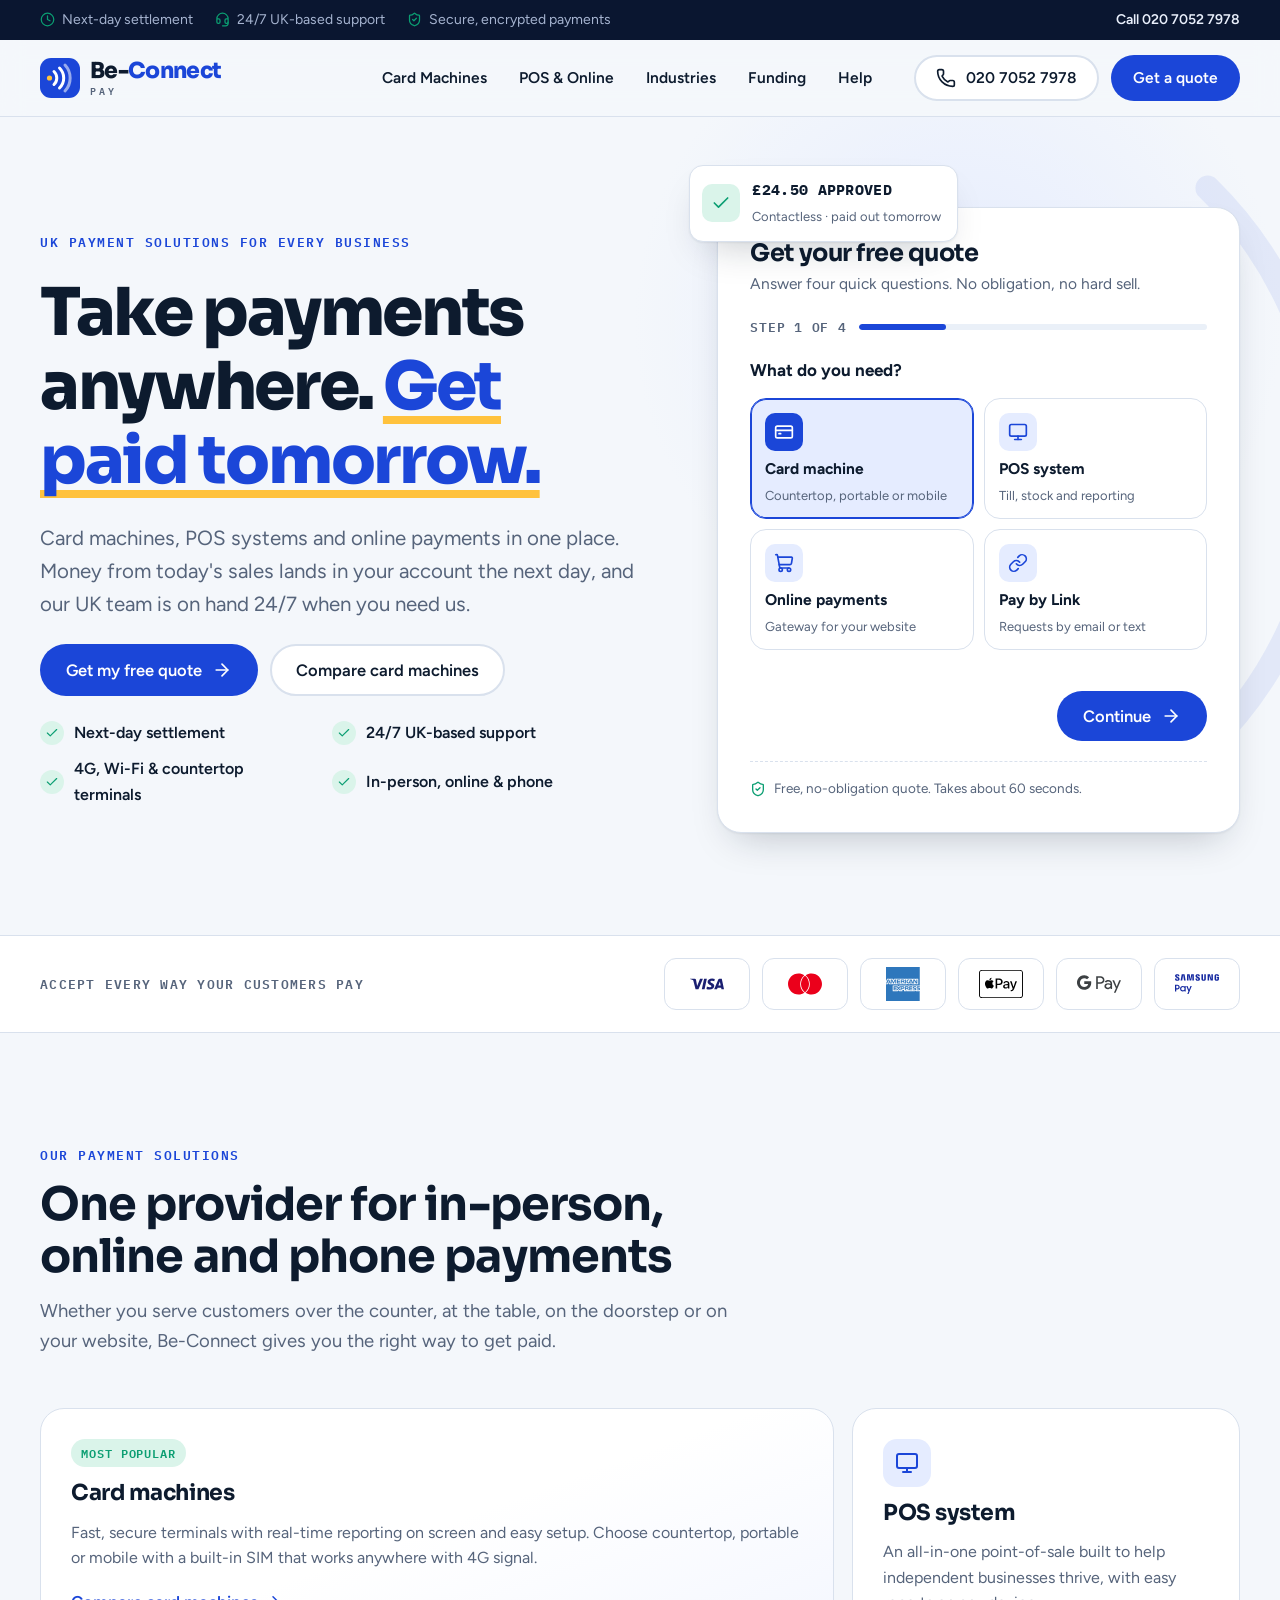
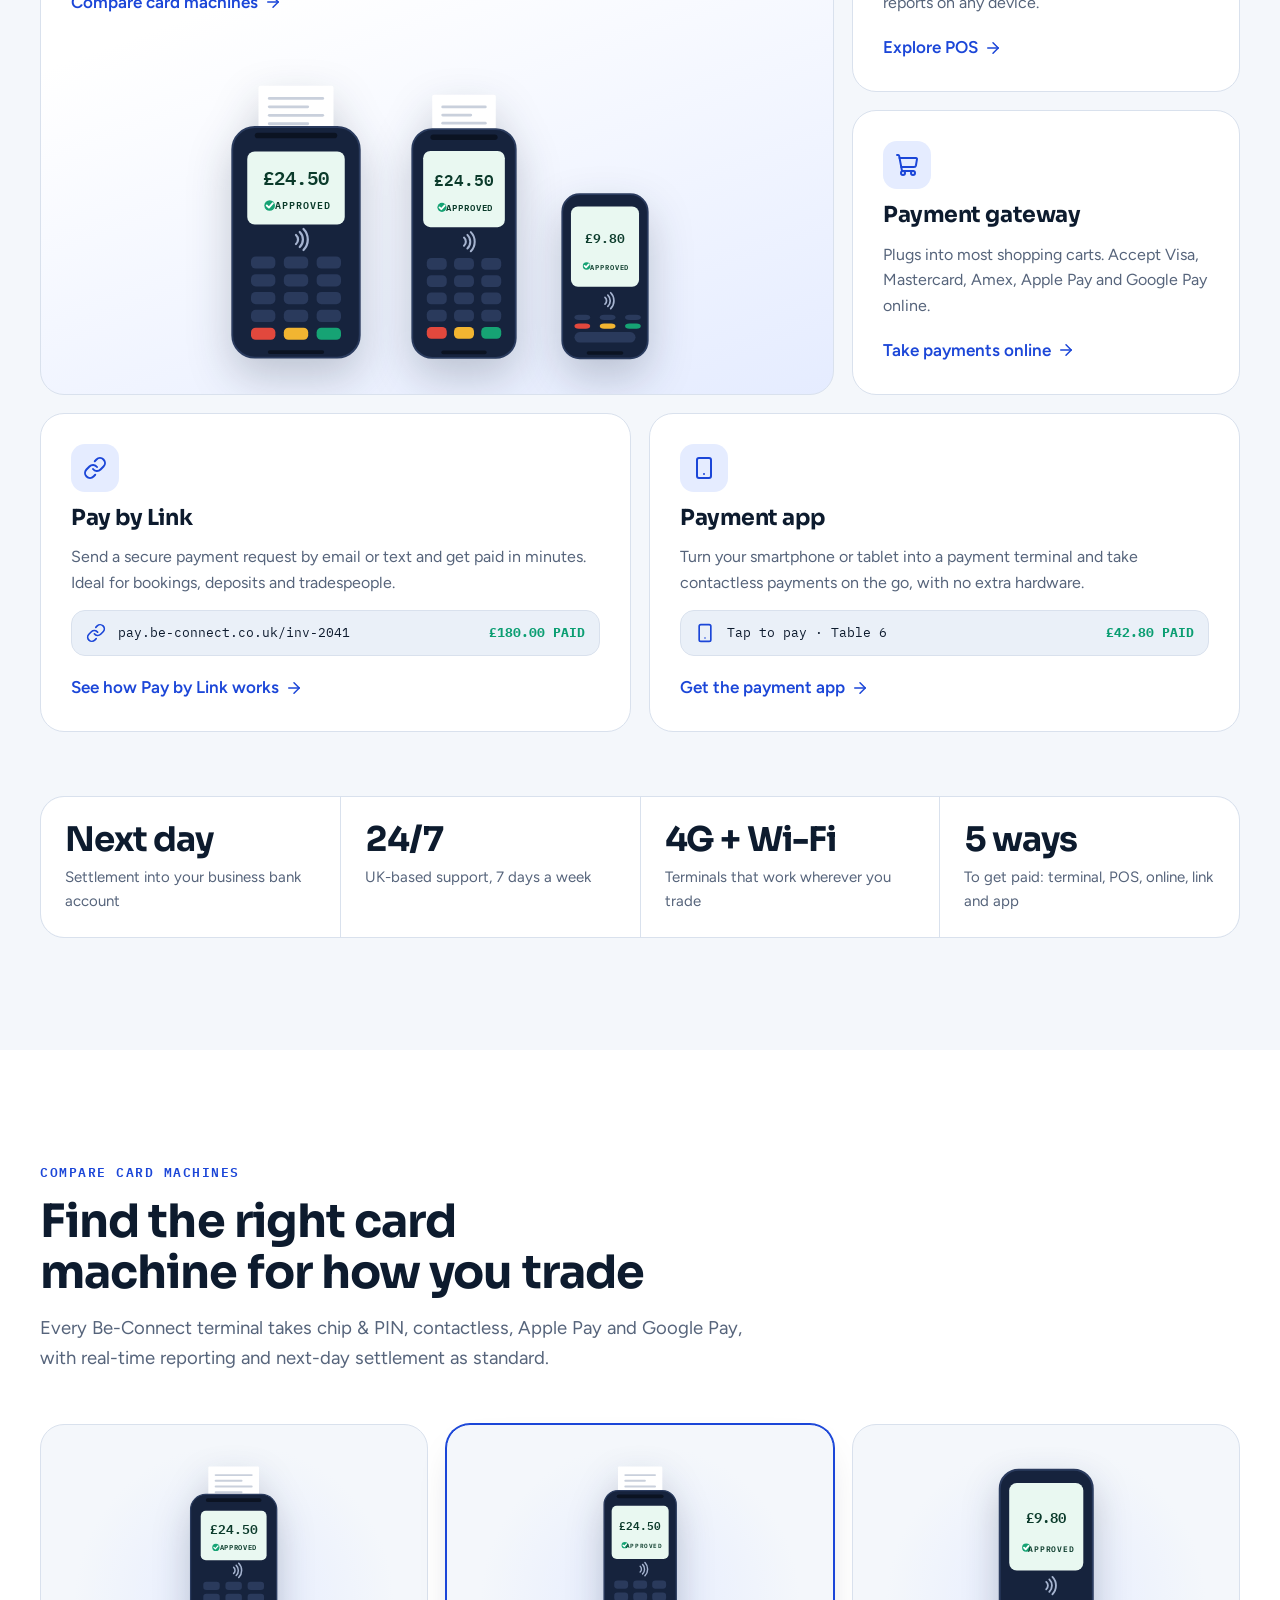
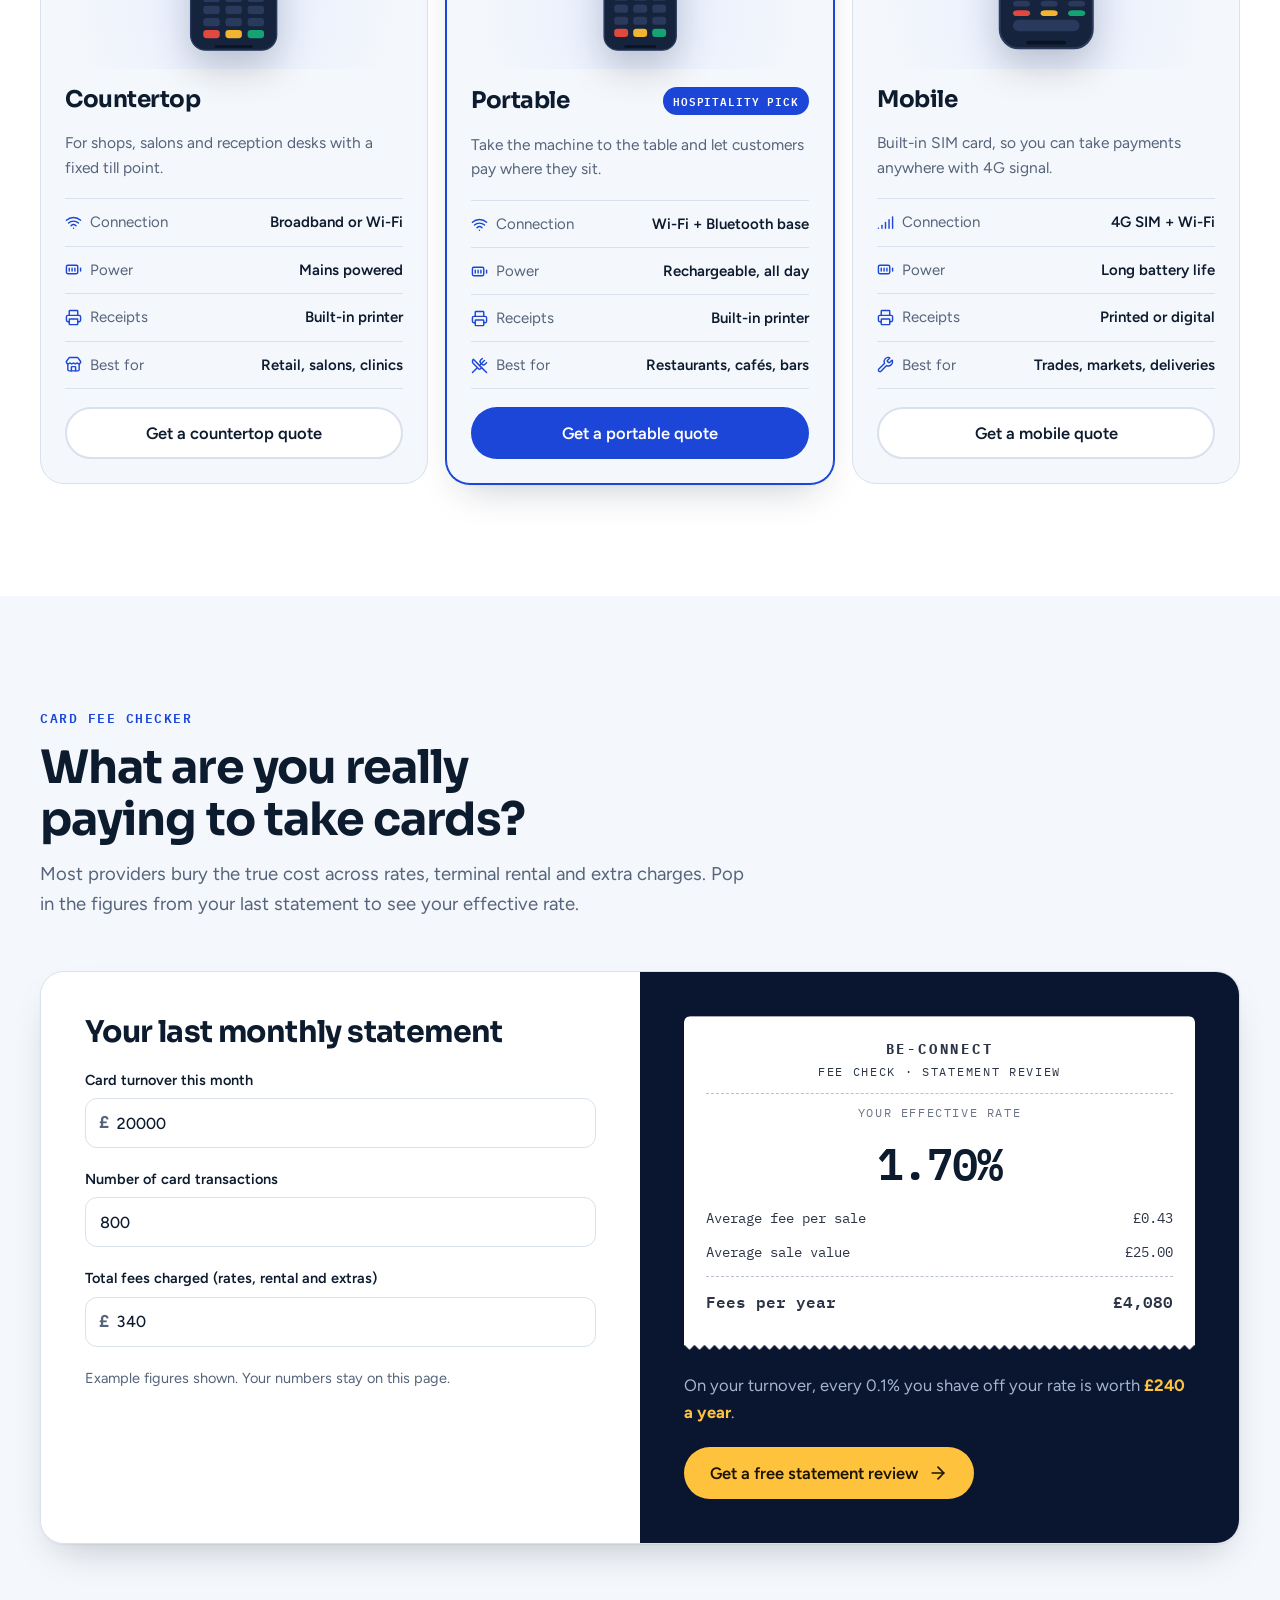
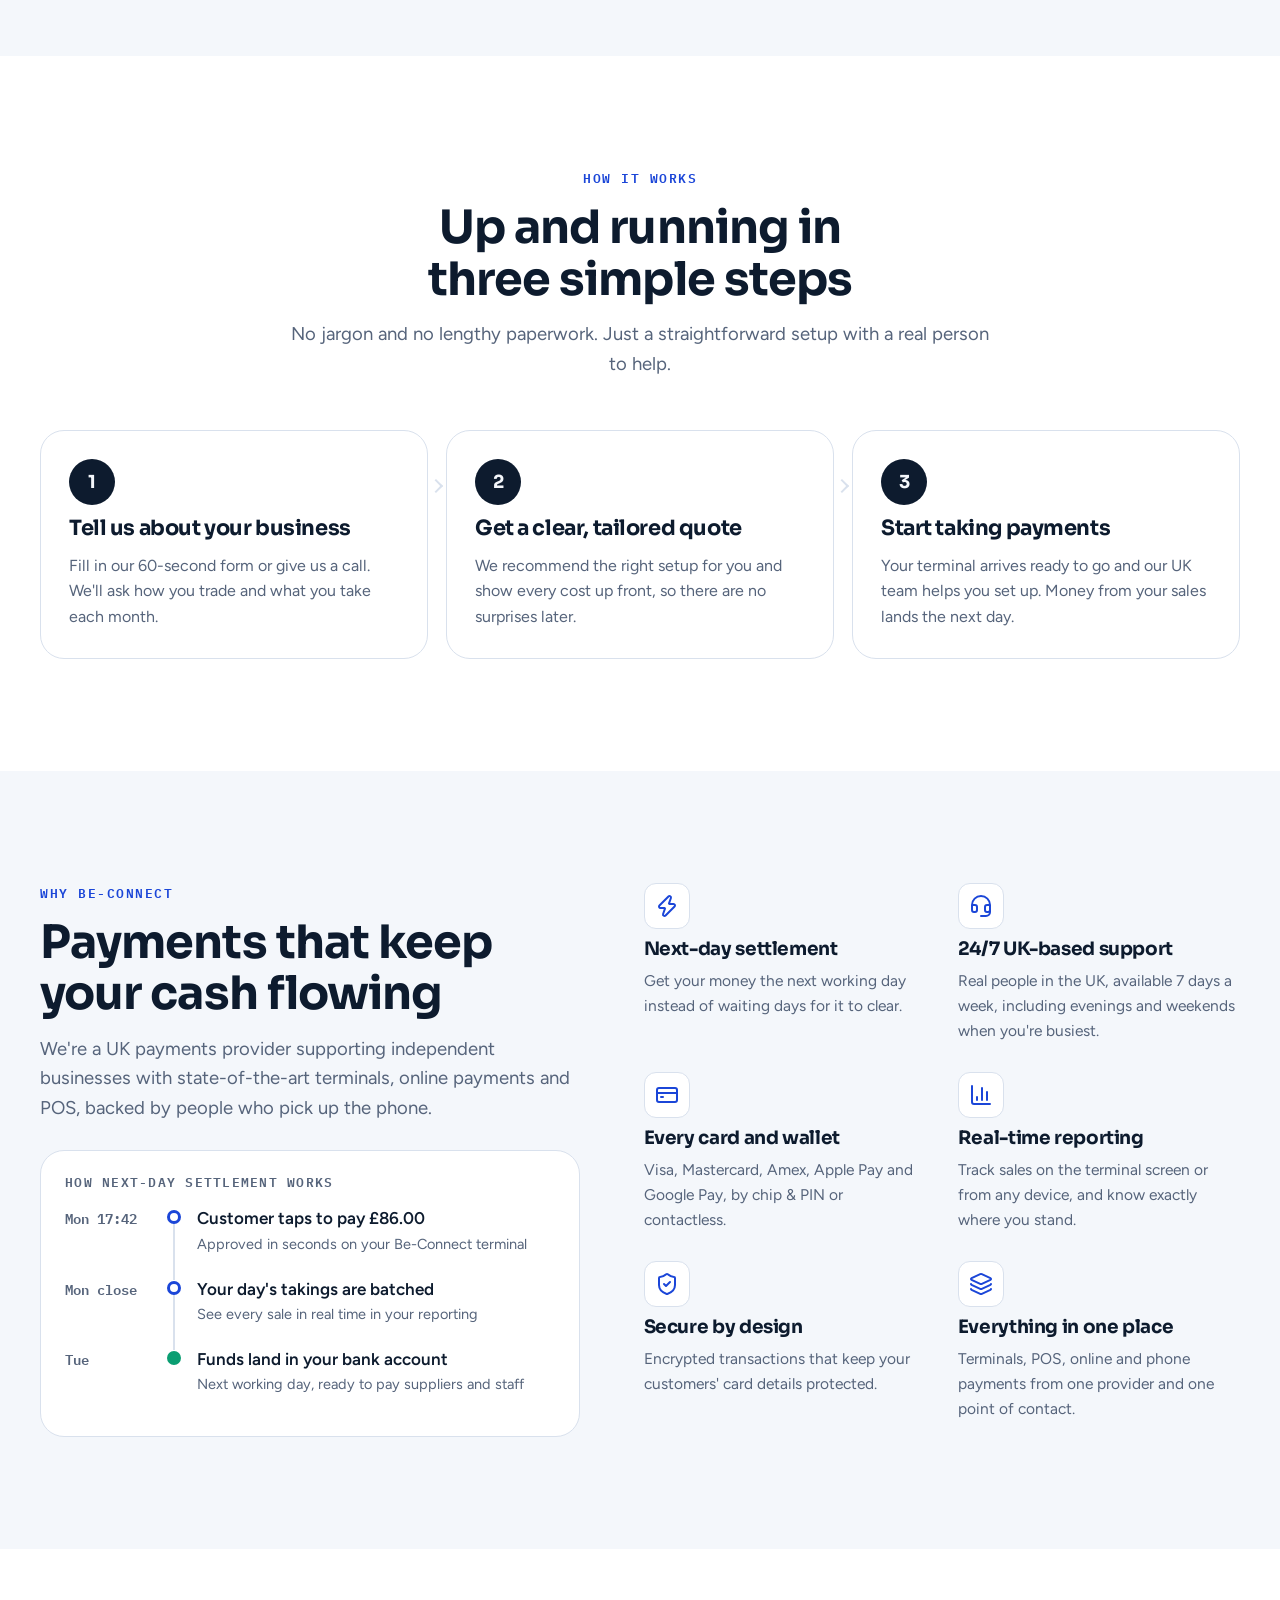
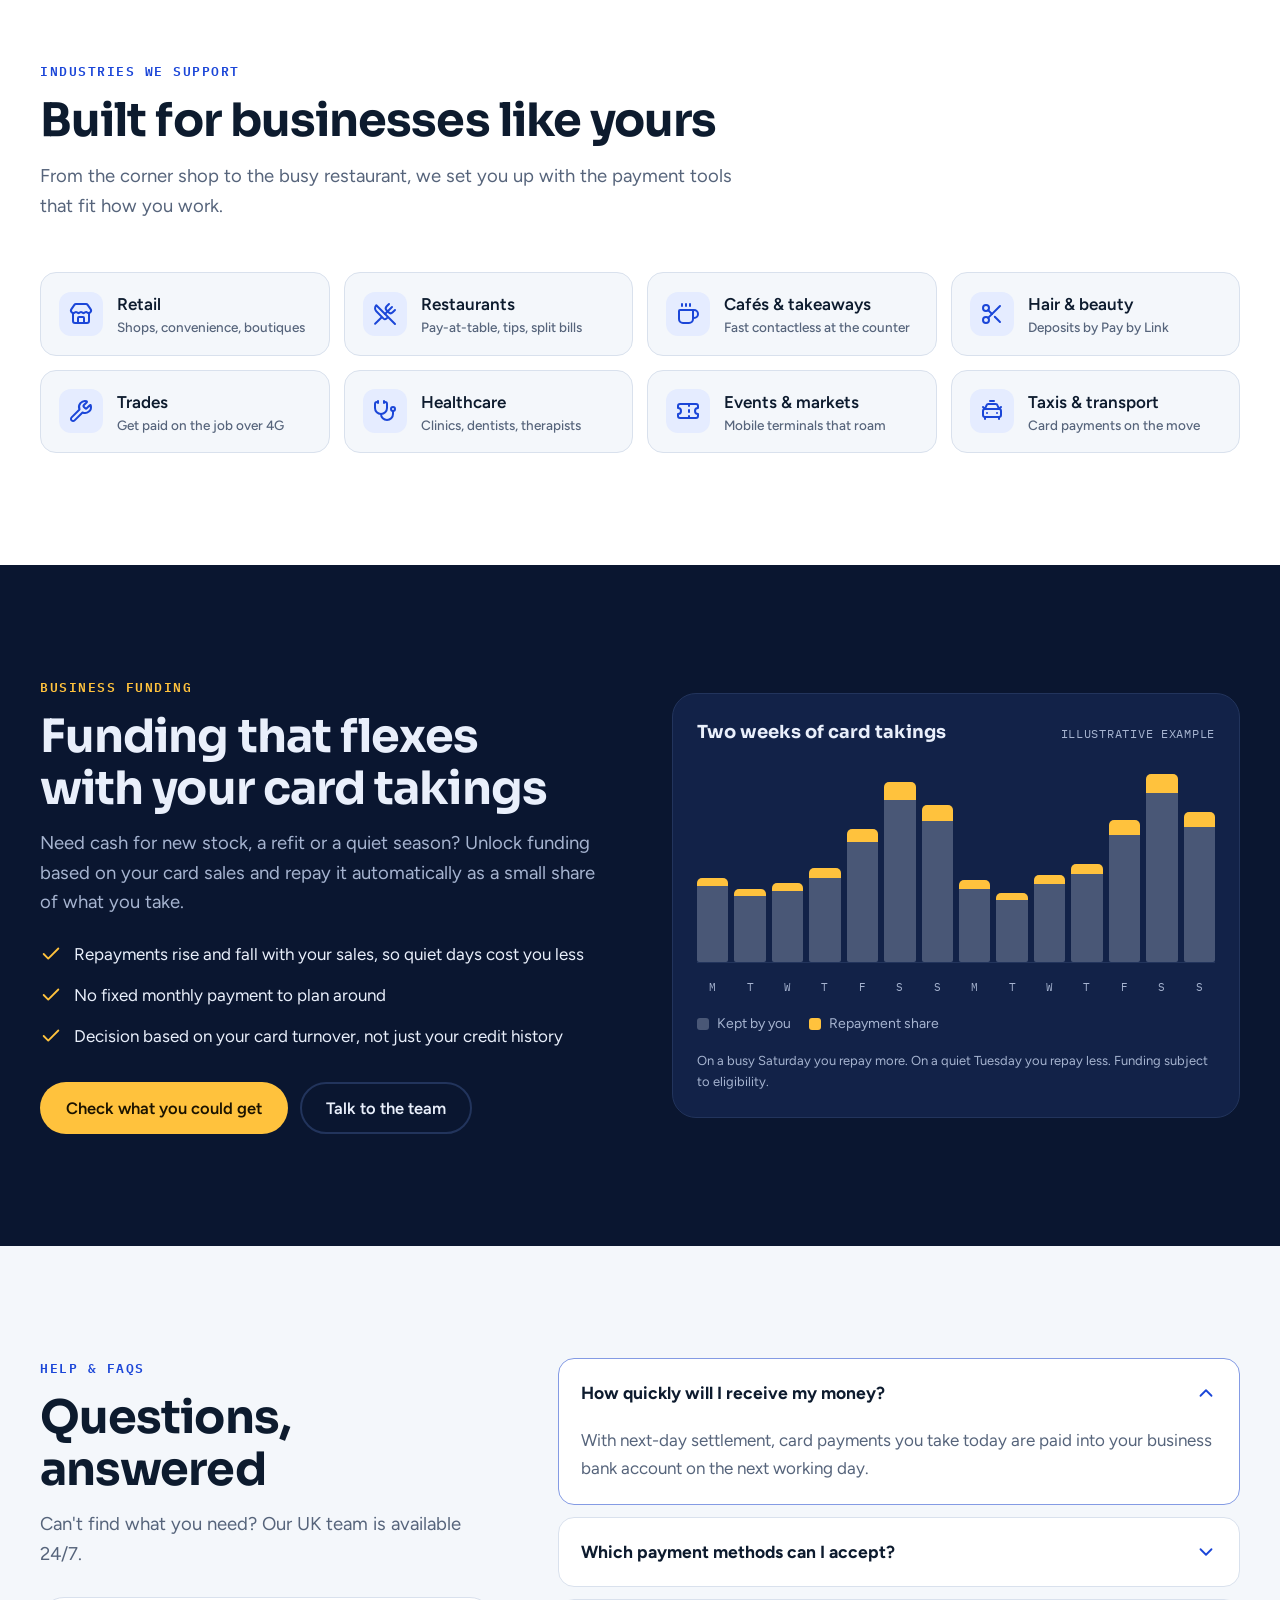
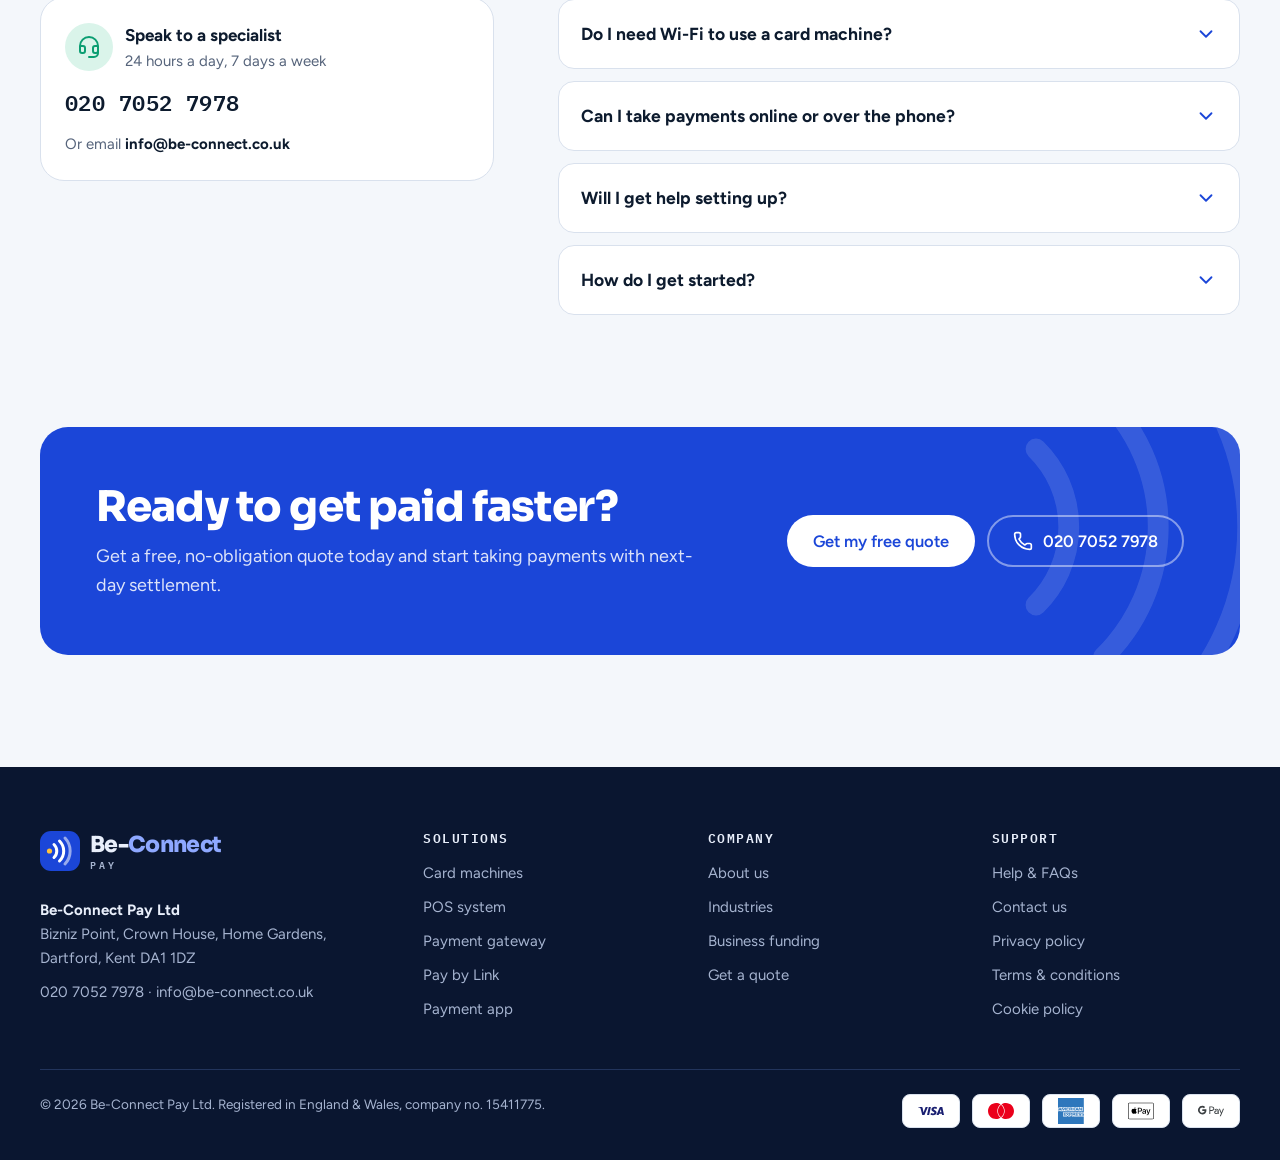
==== index.html @ 04047806 "Add proposed Be-Connect Pay homepage redesign Self-contained homepage (index.html) for client review" ====
<!doctype html>
<html lang="en-GB">
<head>
<meta charset="utf-8">
<meta name="viewport" content="width=device-width, initial-scale=1, viewport-fit=cover">
<title>Be-Connect Homepage</title>
<meta name="description" content="Card machines, POS systems and online payments for UK businesses. Next-day settlement and 24/7 UK-based support from Be-Connect.">
<link rel="preconnect" href="https://fonts.googleapis.com">
<link rel="preconnect" href="https://fonts.gstatic.com" crossorigin>
<link rel="stylesheet" href="https://fonts.googleapis.com/css2?family=Sora:wght@500;600;700;800&family=Figtree:wght@400;500;600;700&family=IBM+Plex+Mono:wght@500;600&display=swap">
<style>
/* Layout: conversion-led fintech homepage. Hero copy + quote card, then alternating light/deep bands, 1200px container. */
:root{
  --bg:#F4F7FB; --surface:#FFFFFF; --surface-2:#EAF0F8; --ink:#0D1B2E; --muted:#56647B; --line:#D9E1ED;
  --brand:#1B46D8; --brand-hover:#1438B4; --brand-ink:#FFFFFF; --brand-soft:#E5ECFF;
  --mint:#0B9E72; --mint-soft:#DAF4EA; --sun:#FFC23D;
  --deep:#0A1630; --deep-2:#122248; --deep-fg:#E9EFFB; --deep-muted:#A6B4D0; --deep-line:#22345C;
  --brand-on-deep:#8EA8FF; --chip:#FFFFFF; --term-body:#16233D; --term-edge:#2A3B5E; --term-key:#2A3A5C; --term-screen:#E9F8F1; --term-screen-ink:#0B3B2B; --paper:#FFFFFF; --paper-ink:#2B3546;
  --shadow:0 1px 2px rgb(13 27 46 / .06), 0 18px 40px -18px rgb(13 27 46 / .28);
  --shadow-sm:0 1px 2px rgb(13 27 46 / .06), 0 6px 16px -8px rgb(13 27 46 / .18);
  --f-display:"Sora", "Segoe UI", system-ui, sans-serif;
  --f-body:"Figtree", "Segoe UI", system-ui, -apple-system, sans-serif;
  --f-mono:"IBM Plex Mono", ui-monospace, "SFMono-Regular", Menlo, monospace;
  --r-sm:10px; --r:16px; --r-lg:24px;
  --wrap:1200px; --gutter:20px;
}
@media (prefers-color-scheme: dark){ :root:not([data-theme="light"]){
  --bg:#08111F; --surface:#0F1B2E; --surface-2:#14233A; --ink:#E8EEF8; --muted:#9BA9C0; --line:#203049;
  --brand:#6A8CFF; --brand-hover:#87A2FF; --brand-ink:#07112B; --brand-soft:#16264A;
  --mint:#35D3A0; --mint-soft:#0D3327; --sun:#FFC94F;
  --deep:#050C19; --deep-2:#0D1A35; --deep-fg:#E9EFFB; --deep-muted:#A1AFCB; --deep-line:#1C2C4D;
  --chip:#F3F6FB; --term-body:#1A2945; --term-edge:#33476E; --term-key:#2F4166; --term-screen:#D9F3E8; --term-screen-ink:#0B3B2B; --paper:#F3F5F9; --paper-ink:#2B3546;
  --shadow:0 1px 2px rgb(0 0 0 / .3), 0 18px 40px -18px rgb(0 0 0 / .7);
  --shadow-sm:0 1px 2px rgb(0 0 0 / .3), 0 6px 16px -8px rgb(0 0 0 / .6);
  color-scheme:dark;
}}
:root[data-theme="dark"]{
  --bg:#08111F; --surface:#0F1B2E; --surface-2:#14233A; --ink:#E8EEF8; --muted:#9BA9C0; --line:#203049;
  --brand:#6A8CFF; --brand-hover:#87A2FF; --brand-ink:#07112B; --brand-soft:#16264A;
  --mint:#35D3A0; --mint-soft:#0D3327; --sun:#FFC94F;
  --deep:#050C19; --deep-2:#0D1A35; --deep-fg:#E9EFFB; --deep-muted:#A1AFCB; --deep-line:#1C2C4D;
  --chip:#F3F6FB; --term-body:#1A2945; --term-edge:#33476E; --term-key:#2F4166; --term-screen:#D9F3E8; --term-screen-ink:#0B3B2B; --paper:#F3F5F9; --paper-ink:#2B3546;
  --shadow:0 1px 2px rgb(0 0 0 / .3), 0 18px 40px -18px rgb(0 0 0 / .7);
  --shadow-sm:0 1px 2px rgb(0 0 0 / .3), 0 6px 16px -8px rgb(0 0 0 / .6);
  color-scheme:dark;
}

*,*::before,*::after{box-sizing:border-box}
[hidden]{display:none!important}
html{scroll-behavior:smooth;-webkit-text-size-adjust:100%}
@media (prefers-reduced-motion: reduce){ html{scroll-behavior:auto} *,*::before,*::after{animation:none!important;transition:none!important} }
body{margin:0;background:var(--bg);color:var(--ink);font-family:var(--f-body);font-size:17px;line-height:1.6;-webkit-font-smoothing:antialiased;overflow-x:hidden}
img,svg{max-width:100%}
a{color:inherit}
h1,h2,h3,h4{font-family:var(--f-display);line-height:1.12;margin:0;text-wrap:balance;letter-spacing:-.02em}
p{margin:0}
:focus-visible{outline:3px solid var(--brand);outline-offset:3px;border-radius:6px}
.ic{width:24px;height:24px;fill:none;stroke:currentColor;stroke-width:2;stroke-linecap:round;stroke-linejoin:round;flex:none}
.wrap{width:100%;max-width:calc(var(--wrap) + var(--gutter)*2);margin-inline:auto;padding-inline:var(--gutter)}
.eyebrow{display:inline-flex;align-items:center;gap:8px;font-family:var(--f-mono);font-size:12.5px;font-weight:600;text-transform:uppercase;letter-spacing:.12em;color:var(--brand)}
.sec{padding-block:clamp(64px,9vw,112px)}
.sec-head{display:grid;gap:14px;max-width:720px;margin-bottom:clamp(32px,5vw,52px)}
.sec-head h2{font-size:clamp(30px,4.2vw,46px);font-weight:700}
.sec-head p{color:var(--muted);font-size:18.5px;max-width:62ch}
.sec-head.center{margin-inline:auto;text-align:center;justify-items:center}

/* Buttons */
.btn{--b:var(--brand);display:inline-flex;align-items:center;justify-content:center;gap:10px;min-height:52px;padding:0 24px;border-radius:999px;border:2px solid transparent;font:600 16.5px/1 var(--f-body);text-decoration:none;cursor:pointer;transition:background .18s,transform .18s,border-color .18s,color .18s;white-space:nowrap}
.btn .ic{width:20px;height:20px}
.btn-primary{background:var(--brand);color:var(--brand-ink)}
.btn-primary:hover{background:var(--brand-hover);transform:translateY(-1px)}
.btn-ghost{border-color:var(--line);color:var(--ink);background:var(--surface)}
.btn-ghost:hover{border-color:var(--brand);color:var(--brand)}
.btn-sun{background:var(--sun);color:#1B1300}
.btn-sun:hover{transform:translateY(-1px);filter:brightness(1.04)}
.btn-line-light{border-color:var(--deep-line);color:var(--deep-fg)}
.btn-line-light:hover{border-color:var(--deep-fg)}
.link-arrow{display:inline-flex;align-items:center;gap:6px;font-weight:600;color:var(--brand);text-decoration:none}
.link-arrow .ic{width:18px;height:18px;transition:transform .18s}
.link-arrow:hover .ic{transform:translateX(3px)}

/* Utility bar + header */
.topbar{background:var(--deep);color:var(--deep-muted);font-size:14px}
.topbar .wrap{display:flex;align-items:center;justify-content:space-between;gap:16px;min-height:40px;flex-wrap:wrap;padding-block:6px}
.topbar ul{display:flex;gap:22px;list-style:none;margin:0;padding:0;flex-wrap:wrap}
.topbar li{display:flex;align-items:center;gap:7px}
.topbar .ic{width:15px;height:15px;color:var(--mint)}
.topbar a{color:var(--deep-fg);text-decoration:none;font-weight:600}
.header{position:sticky;top:env(safe-area-inset-top,0px);z-index:50;background:color-mix(in srgb,var(--bg) 88%,transparent);backdrop-filter:saturate(1.4) blur(12px);-webkit-backdrop-filter:saturate(1.4) blur(12px);border-bottom:1px solid var(--line)}
.header .wrap{display:flex;align-items:center;gap:28px;min-height:76px}
.logo{display:inline-flex;align-items:center;gap:10px;text-decoration:none;color:var(--ink);flex:none}
.logo-mark{width:40px;height:40px}
.logo-word{font-family:var(--f-display);font-weight:800;font-size:22px;letter-spacing:-.03em;line-height:1}
.logo-word span{color:var(--brand)}
.logo-word small{display:block;font-family:var(--f-mono);font-size:9.5px;letter-spacing:.32em;font-weight:600;color:var(--muted);margin-top:4px}
.nav{display:flex;gap:4px;margin-left:auto}
.nav a{white-space:nowrap;padding:10px 14px;border-radius:999px;text-decoration:none;font-weight:600;font-size:15.5px;color:var(--ink)}
.nav a:hover{background:var(--surface-2);color:var(--brand)}
.header-cta{display:flex;align-items:center;gap:12px}
.header-cta .btn{min-height:46px;padding:0 20px;font-size:15.5px}
.menu-btn{display:none;margin-left:auto;width:46px;height:46px;border-radius:12px;border:1px solid var(--line);background:var(--surface);color:var(--ink);align-items:center;justify-content:center;cursor:pointer}
.mobile-nav{display:none;border-top:1px solid var(--line);background:var(--surface)}
.mobile-nav .wrap{display:grid;gap:4px;padding-block:12px 20px}
.mobile-nav a:not(.btn){padding:13px 4px;border-bottom:1px solid var(--line);text-decoration:none;font-weight:600}
.mobile-nav .btn{margin-top:12px}
.header.open .mobile-nav{display:block}
@media (max-width:1240px){ .header-cta .btn-ghost{display:none} }
@media (max-width:1000px){ .nav{display:none} .menu-btn{display:inline-flex;margin-left:0} .header-cta{margin-left:auto} }
@media (max-width:760px){ .header-cta{display:none} .menu-btn{display:inline-flex;margin-left:auto} .topbar .hide-sm{display:none} }

/* Hero */
.hero{position:relative;overflow:hidden;padding-block:clamp(48px,7vw,96px) clamp(56px,8vw,104px)}
.hero::before{content:"";position:absolute;inset:-30% -10% auto auto;width:min(900px,120vw);aspect-ratio:1;background:radial-gradient(closest-side,var(--brand-soft),transparent 72%);pointer-events:none}
.waves{position:absolute;right:-120px;top:40px;width:620px;height:620px;color:var(--brand);opacity:.08;pointer-events:none}
.hero-grid{position:relative;display:grid;grid-template-columns:minmax(0,1.08fr) minmax(0,.92fr);gap:clamp(36px,5vw,72px);align-items:center}
.hero-copy{display:grid;gap:24px;min-width:0}
.hero h1{font-size:clamp(38px,5.4vw,66px);font-weight:800;letter-spacing:-.035em}
.hero h1 .hl{color:var(--brand);text-decoration:underline;text-decoration-color:var(--sun);text-decoration-thickness:.12em;text-underline-offset:.1em;text-decoration-skip-ink:none}
.hero .lede{font-size:clamp(18px,1.6vw,20.5px);color:var(--muted);max-width:54ch}
.hero-actions{display:flex;gap:12px;flex-wrap:wrap}
.ticks{display:grid;grid-template-columns:repeat(2,minmax(0,1fr));gap:10px 24px;list-style:none;margin:0;padding:0;max-width:560px}
.ticks li{display:flex;align-items:center;gap:10px;font-weight:600;font-size:16px}
.ticks .dot{display:grid;place-items:center;width:24px;height:24px;border-radius:50%;background:var(--mint-soft);color:var(--mint);flex:none}
.ticks .dot .ic{width:14px;height:14px;stroke-width:3}

/* Quote card */
.quote-wrap{position:relative;min-width:0}
.receipt-chip{position:absolute;z-index:2;left:-28px;top:-42px;display:flex;align-items:center;gap:12px;padding:12px 16px 12px 12px;border-radius:14px;background:var(--surface);box-shadow:var(--shadow);border:1px solid var(--line);animation:floaty 6s ease-in-out infinite}
.receipt-chip .badge{display:grid;place-items:center;width:38px;height:38px;border-radius:10px;background:var(--mint-soft);color:var(--mint)}
.receipt-chip .badge .ic{width:20px;height:20px;stroke-width:2.6}
.receipt-chip b{display:block;font-family:var(--f-mono);font-size:15px;letter-spacing:.02em}
.receipt-chip span{font-size:13px;color:var(--muted)}
@keyframes floaty{0%,100%{transform:translateY(0)}50%{transform:translateY(-6px)}}
.quote{position:relative;background:var(--surface);border:1px solid var(--line);border-radius:var(--r-lg);box-shadow:var(--shadow);padding:clamp(22px,3vw,32px);display:grid;gap:20px}
.quote-head{display:grid;gap:6px}
.quote-head h2{font-size:24px;font-weight:700}
.quote-head p{color:var(--muted);font-size:15.5px}
.progress{display:flex;align-items:center;gap:12px;font-family:var(--f-mono);font-size:12.5px;color:var(--muted);font-weight:600;letter-spacing:.06em;text-transform:uppercase}
.progress .bar{flex:1;height:6px;border-radius:99px;background:var(--surface-2);overflow:hidden}
.progress .bar i{display:block;height:100%;width:25%;background:var(--brand);border-radius:inherit;transition:width .35s ease}
.step{display:grid;gap:16px;border:0;margin:0;padding:0;min-width:0}
.step legend{font-weight:700;font-size:17px;padding:0;margin-bottom:14px}
.tiles{display:grid;grid-template-columns:repeat(2,minmax(0,1fr));gap:10px}
.tile{position:relative}
.tile input{position:absolute;opacity:0;pointer-events:none}
.tile label{display:grid;gap:8px;align-content:start;height:100%;padding:14px;border:1.5px solid var(--line);border-radius:var(--r);cursor:pointer;background:var(--surface);transition:border-color .15s,background .15s,box-shadow .15s}
.tile label:hover{border-color:var(--brand)}
.tile .ti{display:grid;place-items:center;width:38px;height:38px;border-radius:10px;background:var(--brand-soft);color:var(--brand)}
.tile .ti .ic{width:20px;height:20px}
.tile strong{font-size:15.5px;line-height:1.25}
.tile small{color:var(--muted);font-size:13px;line-height:1.35}
.tile input:checked + label{border-color:var(--brand);background:var(--brand-soft);box-shadow:inset 0 0 0 1px var(--brand)}
.tile input:checked + label .ti{background:var(--brand);color:var(--brand-ink)}
.tile input:focus-visible + label{outline:3px solid var(--brand);outline-offset:2px}
.pills{display:flex;flex-wrap:wrap;gap:8px}
.pill{position:relative}
.pill input{position:absolute;opacity:0;pointer-events:none}
.pill label{display:inline-flex;align-items:center;min-height:44px;padding:0 16px;border:1.5px solid var(--line);border-radius:999px;cursor:pointer;font-weight:600;font-size:15px;font-variant-numeric:tabular-nums;background:var(--surface)}
.pill label:hover{border-color:var(--brand)}
.pill input:checked + label{border-color:var(--brand);background:var(--brand);color:var(--brand-ink)}
.pill input:focus-visible + label{outline:3px solid var(--brand);outline-offset:2px}
.field{display:grid;gap:6px;min-width:0}
.field label{font-weight:600;font-size:14.5px}
.field input,.field select{width:100%;min-height:50px;padding:0 14px;border:1.5px solid var(--line);border-radius:12px;background:var(--surface);color:var(--ink);font:500 16px var(--f-body)}
.field input:focus,.field select:focus{outline:none;border-color:var(--brand);box-shadow:0 0 0 4px var(--brand-soft)}
.field-row{display:grid;grid-template-columns:repeat(2,minmax(0,1fr));gap:12px}
.consent{display:flex;gap:10px;align-items:flex-start;font-size:13.5px;color:var(--muted);line-height:1.45}
.consent input{margin-top:3px;width:18px;height:18px;accent-color:var(--brand);flex:none}
.quote-nav{display:flex;gap:10px;align-items:center;justify-content:space-between}
.quote-nav .btn{min-height:50px}
.quote-nav .back{background:none;border:0;color:var(--muted);font:600 15px var(--f-body);cursor:pointer;padding:8px 4px}
.quote-nav .back:hover{color:var(--ink)}
.quote-msg{font-size:14px;color:#C2410C;min-height:1px}
.quote-note{display:flex;align-items:center;gap:8px;font-size:13.5px;color:var(--muted);border-top:1px dashed var(--line);padding-top:16px}
.quote-note .ic{width:16px;height:16px;color:var(--mint)}
.done{display:grid;gap:14px;text-align:center;justify-items:center;padding-block:18px}
.done .big-tick{display:grid;place-items:center;width:72px;height:72px;border-radius:50%;background:var(--mint-soft);color:var(--mint)}
.done .big-tick .ic{width:36px;height:36px;stroke-width:2.6}
.done h3{font-size:24px}
.done p{color:var(--muted);max-width:40ch}
.done .preview{font-family:var(--f-mono);font-size:12px;color:var(--muted);letter-spacing:.04em}

@media (max-width:960px){
  .hero-grid{grid-template-columns:minmax(0,1fr)}
  .receipt-chip{left:auto;right:12px;top:-42px}
  .quote-wrap{margin-top:24px}
}
@media (max-width:480px){
  .btn{white-space:normal;text-align:center;line-height:1.25;padding-block:10px}
  .ticks{grid-template-columns:minmax(0,1fr)}
  .tiles,.field-row{grid-template-columns:minmax(0,1fr)}
  .receipt-chip{display:none}
}

/* Trust strip */
.trust{border-block:1px solid var(--line);background:var(--surface)}
.trust .wrap{display:grid;grid-template-columns:auto minmax(0,1fr);gap:28px;align-items:center;padding-block:22px}
.trust-label{font-family:var(--f-mono);font-size:12.5px;font-weight:600;letter-spacing:.1em;text-transform:uppercase;color:var(--muted)}
.brands{display:flex;flex-wrap:wrap;gap:12px;align-items:center;justify-content:flex-end}
.brand-chip{display:grid;place-items:center;height:52px;min-width:86px;padding:0 14px;border-radius:12px;background:var(--chip);border:1px solid var(--line)}
.brand-chip svg{height:34px;width:auto}
.brand-chip.wide svg{height:44px}
@media (max-width:860px){ .trust .wrap{grid-template-columns:minmax(0,1fr)} .brands{justify-content:flex-start} }

/* Stats */
.stats{display:grid;grid-template-columns:repeat(4,minmax(0,1fr));gap:1px;background:var(--line);border:1px solid var(--line);border-radius:var(--r-lg);overflow:hidden;margin-top:clamp(40px,6vw,64px)}
.stat{background:var(--surface);padding:24px;display:grid;gap:6px;align-content:start}
.stat b{font-family:var(--f-display);font-size:clamp(26px,3vw,34px);letter-spacing:-.03em;line-height:1.1;font-variant-numeric:tabular-nums}
.stat span{color:var(--muted);font-size:15px}
@media (max-width:860px){ .stats{grid-template-columns:repeat(2,minmax(0,1fr))} }

/* Solutions bento */
.bento{display:grid;grid-template-columns:repeat(6,minmax(0,1fr));gap:18px}
.card{position:relative;display:grid;gap:14px;align-content:start;background:var(--surface);border:1px solid var(--line);border-radius:var(--r-lg);padding:clamp(22px,2.6vw,30px);overflow:hidden;min-width:0;transition:transform .2s,box-shadow .2s,border-color .2s}
.card:hover{transform:translateY(-3px);box-shadow:var(--shadow);border-color:color-mix(in srgb,var(--brand) 40%,var(--line))}
.card h3{font-size:22px;font-weight:700}
.card p{color:var(--muted);font-size:16px}
.card .ci{display:grid;place-items:center;width:48px;height:48px;border-radius:14px;background:var(--brand-soft);color:var(--brand)}
.card .tag{justify-self:start;font-family:var(--f-mono);font-size:11.5px;font-weight:600;letter-spacing:.08em;text-transform:uppercase;padding:5px 10px;border-radius:99px;background:var(--mint-soft);color:var(--mint)}
.card .link-arrow{margin-top:4px}
.b-machines{grid-column:span 4;grid-row:span 2;background:linear-gradient(160deg,var(--surface) 30%,var(--brand-soft));grid-template-rows:auto auto auto auto 1fr}
.b-machines .devices{display:flex;align-items:flex-end;justify-content:center;gap:clamp(10px,3vw,34px);padding-top:12px;margin-top:auto}
.b-machines .devices svg{height:auto;filter:drop-shadow(0 18px 22px rgb(13 27 46 / .22))}
.b-pos{grid-column:span 2}
.b-gw{grid-column:span 2}
.b-link{grid-column:span 3}
.b-app{grid-column:span 3}
.mini-ui{display:flex;align-items:center;gap:12px;padding:12px 14px;border-radius:14px;background:var(--surface-2);border:1px solid var(--line);font-size:14px;min-width:0}
.mini-ui .ic{color:var(--brand);width:20px;height:20px}
.mini-ui code{font-family:var(--f-mono);font-size:13px;color:var(--ink);overflow:hidden;text-overflow:ellipsis;white-space:nowrap;min-width:0}
.mini-ui .pay{margin-left:auto;font-weight:700;color:var(--mint);font-family:var(--f-mono);font-size:13px;flex:none}
@media (max-width:960px){ .b-machines{grid-column:span 6;grid-row:auto} .b-pos,.b-gw{grid-column:span 3} }
@media (max-width:640px){ .bento{grid-template-columns:minmax(0,1fr)} .b-machines,.b-pos,.b-gw,.b-link,.b-app{grid-column:auto} }

/* Machines comparison */
.alt{background:var(--surface)}
.machines{display:grid;grid-template-columns:repeat(3,minmax(0,1fr));gap:18px}
.machine{display:grid;grid-template-rows:auto auto auto 1fr auto;gap:18px;border:1px solid var(--line);border-radius:var(--r-lg);padding:24px;background:var(--bg);min-width:0}
.machine.featured{border-color:var(--brand);box-shadow:0 0 0 1px var(--brand),var(--shadow)}
.machine .stage{display:grid;place-items:center;height:220px;border-radius:var(--r);background:radial-gradient(circle at 50% 70%,var(--brand-soft),transparent 70%)}
.machine .stage svg{height:190px;width:auto;filter:drop-shadow(0 16px 18px rgb(13 27 46 / .22))}
.machine-title{display:flex;align-items:center;justify-content:space-between;gap:10px;flex-wrap:wrap}
.machine h3{font-size:23px}
.machine .best{color:var(--muted);font-size:15.5px}
.badge-pop{font-family:var(--f-mono);font-size:11px;font-weight:600;letter-spacing:.08em;text-transform:uppercase;padding:5px 10px;border-radius:99px;background:var(--brand);color:var(--brand-ink)}
.specs{display:grid;margin:0;border-top:1px solid var(--line)}
.specs div{display:grid;grid-template-columns:auto minmax(0,1fr);gap:12px;align-items:start;padding:11px 0;border-bottom:1px solid var(--line);font-size:15px}
.specs dt{display:flex;align-items:center;gap:8px;color:var(--muted);min-width:118px}
.specs dt .ic{width:17px;height:17px;color:var(--brand)}
.specs dd{margin:0;font-weight:600;text-align:right}
.machine .btn{width:100%}
@media (max-width:960px){ .machines{grid-template-columns:minmax(0,1fr)} .machine{grid-template-columns:minmax(0,220px) minmax(0,1fr);grid-template-rows:auto;column-gap:28px} .machine .stage{grid-row:span 4;height:100%;min-height:220px} }
@media (max-width:620px){ .machine{grid-template-columns:minmax(0,1fr)} .machine .stage{grid-row:auto;height:200px;min-height:0} }

/* Calculator */
.calc{display:grid;grid-template-columns:minmax(0,1fr) minmax(0,1fr);gap:0;border-radius:var(--r-lg);overflow:hidden;border:1px solid var(--line);box-shadow:var(--shadow)}
.calc-in{background:var(--surface);padding:clamp(24px,4vw,44px);display:grid;gap:20px;align-content:start}
.calc-in h3{font-size:clamp(24px,2.6vw,30px)}
.calc-in > p{color:var(--muted)}
.money{position:relative}
.money span{position:absolute;left:14px;top:50%;transform:translateY(-50%);font-weight:700;color:var(--muted);pointer-events:none}
.money input{padding-left:30px!important;font-variant-numeric:tabular-nums}
.calc-out{background:var(--deep);color:var(--deep-fg);padding:clamp(24px,4vw,44px);display:grid;grid-template-columns:minmax(0,1fr);gap:22px;align-content:start;position:relative}
.receipt{background:var(--paper);color:var(--paper-ink);border-radius:6px 6px 0 0;padding:22px 22px 30px;font-family:var(--f-mono);font-size:14px;position:relative;box-shadow:0 20px 40px -20px rgb(0 0 0 / .6);--zig:10px;mask:conic-gradient(from -45deg at bottom,#0000,#000 1deg 89deg,#0000 90deg) 50%/var(--zig) 100%;-webkit-mask:conic-gradient(from -45deg at bottom,#0000,#000 1deg 89deg,#0000 90deg) 50%/var(--zig) 100%}
.receipt .r-head{text-align:center;display:grid;gap:2px;padding-bottom:12px;border-bottom:1px dashed #B9C1CF;margin-bottom:10px;font-size:12px;letter-spacing:.14em;text-transform:uppercase}
.receipt .r-head b{font-size:14px;letter-spacing:.2em}
.receipt .row{display:flex;justify-content:space-between;gap:12px;padding:6px 0;font-variant-numeric:tabular-nums}
.receipt .row.total{border-top:1px dashed #B9C1CF;margin-top:6px;padding-top:12px;font-weight:600;font-size:16px}
.receipt .big{font-size:clamp(34px,4vw,44px);font-weight:600;letter-spacing:-.02em;text-align:center;padding:6px 0 2px;color:#0D1B2E}
.receipt .cap{text-align:center;font-size:11.5px;letter-spacing:.14em;text-transform:uppercase;color:#6B7486}
.calc-out .insight{font-size:16.5px;color:var(--deep-muted)}
.calc-out .insight b{color:var(--sun);font-weight:700}
.calc-out .btn{justify-self:start}
@media (max-width:860px){ .calc{grid-template-columns:minmax(0,1fr)} }

/* Steps */
.steps{display:grid;grid-template-columns:repeat(3,minmax(0,1fr));gap:18px;counter-reset:s;list-style:none;margin:0;padding:0}
.steps li{position:relative;display:grid;gap:12px;align-content:start;padding:28px;border-radius:var(--r-lg);background:var(--surface);border:1px solid var(--line)}
.steps .n{display:grid;place-items:center;width:46px;height:46px;border-radius:50%;background:var(--ink);color:var(--bg);font-family:var(--f-display);font-weight:700;font-size:18px}
.steps h3{font-size:21px}
.steps p{color:var(--muted);font-size:16px}
.steps li:not(:last-child)::after{content:"";position:absolute;top:50px;right:-14px;width:10px;height:10px;border-top:2px solid var(--line);border-right:2px solid var(--line);transform:rotate(45deg);z-index:1}
@media (max-width:860px){ .steps{grid-template-columns:minmax(0,1fr)} .steps li::after{display:none} }

/* Why + settlement timeline */
.why{display:grid;grid-template-columns:minmax(0,.95fr) minmax(0,1.05fr);gap:clamp(32px,5vw,72px);align-items:start}
.timeline{margin-top:28px;background:var(--surface);border:1px solid var(--line);border-radius:var(--r-lg);padding:24px;display:grid;gap:4px}
.timeline h4{font-family:var(--f-mono);font-size:12.5px;font-weight:600;letter-spacing:.1em;text-transform:uppercase;color:var(--muted);margin-bottom:12px}
.tl{display:grid;grid-template-columns:86px 22px minmax(0,1fr);gap:12px;align-items:start}
.tl time{font-family:var(--f-mono);font-size:13.5px;font-weight:600;color:var(--muted);padding-top:2px;font-variant-numeric:tabular-nums}
.tl .rail{position:relative;display:grid;justify-items:center;height:100%}
.tl .rail i{width:14px;height:14px;border-radius:50%;background:var(--surface);border:3px solid var(--brand);margin-top:5px;position:relative;z-index:1}
.tl .rail::after{content:"";position:absolute;top:18px;bottom:-8px;width:2px;background:var(--line)}
.tl:last-child .rail::after{display:none}
.tl:last-child .rail i{background:var(--mint);border-color:var(--mint)}
.tl div p{font-weight:600}
.tl div span{display:block;color:var(--muted);font-size:14.5px;padding-bottom:16px}
.features{display:grid;grid-template-columns:repeat(2,minmax(0,1fr));gap:28px 32px}
.feature{display:grid;gap:10px;align-content:start}
.feature .fi{display:grid;place-items:center;width:46px;height:46px;border-radius:12px;border:1px solid var(--line);background:var(--surface);color:var(--brand)}
.feature h3{font-size:18.5px}
.feature p{color:var(--muted);font-size:15.5px}
@media (max-width:900px){ .why{grid-template-columns:minmax(0,1fr)} }
@media (max-width:520px){ .features{grid-template-columns:minmax(0,1fr)} .tl{grid-template-columns:70px 22px minmax(0,1fr)} }

/* Industries */
.inds{display:grid;grid-template-columns:repeat(4,minmax(0,1fr));gap:14px}
.ind{display:flex;align-items:center;gap:14px;padding:18px;border-radius:var(--r);border:1px solid var(--line);background:var(--bg);text-decoration:none;font-weight:600;transition:border-color .15s,transform .15s;min-width:0}
.ind:hover{border-color:var(--brand);transform:translateY(-2px)}
.ind .ii{display:grid;place-items:center;width:44px;height:44px;border-radius:12px;background:var(--brand-soft);color:var(--brand);flex:none}
.ind small{display:block;font-weight:500;color:var(--muted);font-size:13.5px;line-height:1.35}
@media (max-width:960px){ .inds{grid-template-columns:repeat(2,minmax(0,1fr))} }
@media (max-width:520px){ .inds{grid-template-columns:minmax(0,1fr)} }

/* Funding band */
.deep{background:var(--deep);color:var(--deep-fg);position:relative;overflow:hidden}
.deep .eyebrow{color:var(--sun)}
.deep .sec-head p{color:var(--deep-muted)}
.funding{display:grid;grid-template-columns:minmax(0,1fr) minmax(0,1fr);gap:clamp(32px,5vw,72px);align-items:center}
.funding ul{list-style:none;margin:24px 0 32px;padding:0;display:grid;gap:14px}
.funding li{display:flex;gap:12px;align-items:flex-start;color:var(--deep-fg)}
.funding li .ic{color:var(--sun);width:22px;height:22px;margin-top:2px}
.funding .actions{display:flex;gap:12px;flex-wrap:wrap}
.chart{background:var(--deep-2);border:1px solid var(--deep-line);border-radius:var(--r-lg);padding:24px;display:grid;gap:16px;min-width:0}
.chart-top{display:flex;justify-content:space-between;align-items:baseline;gap:12px;flex-wrap:wrap}
.chart-top b{font-family:var(--f-display);font-size:18px}
.chart-top span{font-family:var(--f-mono);font-size:12px;color:var(--deep-muted);letter-spacing:.06em;text-transform:uppercase}
.bars{display:grid;grid-template-columns:repeat(14,minmax(0,1fr));gap:6px;align-items:end;height:200px;border-bottom:1px solid var(--deep-line);padding-top:8px}
.bars div{display:grid;grid-template-rows:auto 1fr;border-radius:5px 5px 2px 2px;overflow:hidden;min-width:0}
.bars div i{display:block;background:var(--sun)}
.bars div s{display:block;background:color-mix(in srgb,var(--deep-fg) 26%,transparent);text-decoration:none}
.bar-days{display:grid;grid-template-columns:repeat(14,minmax(0,1fr));gap:6px;font-family:var(--f-mono);font-size:11px;color:var(--deep-muted);text-align:center}
.legend{display:flex;gap:18px;flex-wrap:wrap;font-size:14px;color:var(--deep-muted)}
.legend span{display:inline-flex;align-items:center;gap:8px}
.legend i{width:12px;height:12px;border-radius:3px;background:color-mix(in srgb,var(--deep-fg) 26%,transparent)}
.legend i.y{background:var(--sun)}
.fine{font-size:13px;color:var(--deep-muted)}
@media (max-width:900px){ .funding{grid-template-columns:minmax(0,1fr)} }
@media (max-width:460px){ .bars,.bar-days{gap:3px} }

/* FAQ */
.faq-grid{display:grid;grid-template-columns:minmax(0,.8fr) minmax(0,1.2fr);gap:clamp(32px,5vw,72px);align-items:start}
.help-card{margin-top:28px;display:grid;gap:12px;padding:24px;border-radius:var(--r-lg);background:var(--surface);border:1px solid var(--line)}
.help-card .who{display:flex;gap:12px;align-items:center}
.help-card .who .ci{display:grid;place-items:center;width:48px;height:48px;border-radius:50%;background:var(--mint-soft);color:var(--mint)}
.help-card .num{font-family:var(--f-mono);font-size:22px;font-weight:600;letter-spacing:.02em;user-select:all}
.help-card p{color:var(--muted);font-size:15px}
.faq{display:grid;gap:12px}
.faq details{border:1px solid var(--line);border-radius:var(--r);background:var(--surface);transition:border-color .2s}
.faq details[open]{border-color:color-mix(in srgb,var(--brand) 45%,var(--line))}
.faq summary{list-style:none;display:flex;justify-content:space-between;align-items:center;gap:16px;padding:20px 22px;cursor:pointer;font-weight:700;font-size:17.5px}
.faq summary::-webkit-details-marker{display:none}
.faq summary .ic{width:22px;height:22px;color:var(--brand);transition:transform .2s}
.faq details[open] summary .ic{transform:rotate(180deg)}
.faq .a{padding:0 22px 22px;color:var(--muted);max-width:68ch}
@media (max-width:900px){ .faq-grid{grid-template-columns:minmax(0,1fr)} }

/* CTA band */
.cta-band{padding-block:0 clamp(64px,9vw,112px)}
.cta-box{position:relative;overflow:hidden;display:grid;grid-template-columns:minmax(0,1.2fr) auto;gap:32px;align-items:center;padding:clamp(28px,5vw,56px);border-radius:28px;background:var(--brand);color:var(--brand-ink)}
.cta-box h2{font-size:clamp(28px,3.6vw,42px);font-weight:800}
.cta-box p{opacity:.85;margin-top:12px;font-size:18px;max-width:52ch}
.cta-box .actions{display:flex;gap:12px;flex-wrap:wrap;position:relative}
.cta-box .btn-light{background:var(--brand-ink);color:var(--brand)}
.cta-box .btn-light:hover{transform:translateY(-1px)}
.cta-box .btn-outline{border-color:color-mix(in srgb,var(--brand-ink) 45%,transparent);color:var(--brand-ink)}
.cta-box .btn-outline:hover{border-color:var(--brand-ink)}
.cta-box .waves{right:-160px;top:-160px;width:520px;height:520px;color:var(--brand-ink);opacity:.12}
@media (max-width:860px){ .cta-box{grid-template-columns:minmax(0,1fr)} }

/* Footer */
.footer{background:var(--deep);color:var(--deep-muted);padding-block:64px 32px;font-size:15px}
.footer-grid{display:grid;grid-template-columns:minmax(0,1.4fr) repeat(3,minmax(0,1fr));gap:36px}
.footer .logo{color:var(--deep-fg)}
.footer .logo-word small{color:var(--deep-muted)}
.footer .logo-word span{color:var(--brand-on-deep)}
.footer h4{font-family:var(--f-mono);font-size:12.5px;letter-spacing:.12em;text-transform:uppercase;color:var(--deep-fg);margin-bottom:16px;font-weight:600}
.footer ul{list-style:none;margin:0;padding:0;display:grid;gap:10px}
.footer a{text-decoration:none;color:var(--deep-muted)}
.footer a:hover{color:var(--deep-fg)}
.footer address{font-style:normal;display:grid;gap:10px;margin-top:20px}
.footer address strong{color:var(--deep-fg)}
.footer-base{margin-top:48px;padding-top:24px;border-top:1px solid var(--deep-line);display:flex;justify-content:space-between;gap:20px;flex-wrap:wrap;font-size:13.5px}
.footer-base .brands{justify-content:flex-start}
.footer-base .brand-chip{height:34px;min-width:58px;padding:0 10px;border-radius:8px}
.footer-base .brand-chip svg{height:26px}
@media (max-width:900px){ .footer-grid{grid-template-columns:repeat(2,minmax(0,1fr))} .footer-grid > :first-child{grid-column:1/-1} }
@media (max-width:480px){ .footer-grid{grid-template-columns:minmax(0,1fr)} }

/* Mobile sticky action bar */
.mbar{display:none}
@media (max-width:760px){
  .mbar{position:fixed;left:0;right:0;bottom:0;z-index:60;display:grid;grid-template-columns:1fr 1.4fr;gap:10px;padding:10px 16px calc(10px + env(safe-area-inset-bottom,0px));background:var(--surface);border-top:1px solid var(--line);box-shadow:0 -8px 24px -12px rgb(13 27 46 / .25)}
  .mbar .btn{min-height:48px;padding:0 14px;font-size:15.5px}
  .footer{padding-bottom:110px}
}

/* Terminal illustration parts */
.t-body{fill:var(--term-body);stroke:var(--term-edge);stroke-width:2}
.t-key{fill:var(--term-key)}
.t-key-g{fill:#16A374}.t-key-r{fill:#E2483D}.t-key-y{fill:#F2B531}
.t-screen{fill:var(--term-screen)}
.t-ink{fill:var(--term-screen-ink);font-family:var(--f-mono)}
.t-paper{fill:var(--paper)}
.t-paper-line{fill:#C9D0DC}
.t-slot{fill:#0B1322}
.t-cl{fill:none;stroke:var(--deep-muted);stroke-width:3;stroke-linecap:round}
</style>
</head>
<body>
<svg width="0" height="0" style="position:absolute" aria-hidden="true" focusable="false"><defs><symbol id="i-arrow-right" viewBox="0 0 24 24"><svg class="lucide lucide-arrow-right" xmlns="http://www.w3.org/2000/svg" width="24" height="24" viewBox="0 0 24 24" fill="none" stroke="currentColor" stroke-width="2" stroke-linecap="round" stroke-linejoin="round" > <path d="M5 12h14"/> <path d="m12 5 7 7-7 7"/></symbol><symbol id="i-bar-chart-3" viewBox="0 0 24 24"><svg class="lucide lucide-bar-chart-3" xmlns="http://www.w3.org/2000/svg" width="24" height="24" viewBox="0 0 24 24" fill="none" stroke="currentColor" stroke-width="2" stroke-linecap="round" stroke-linejoin="round" > <path d="M3 3v16a2 2 0 0 0 2 2h16"/> <path d="M18 17V9"/> <path d="M13 17V5"/> <path d="M8 17v-3"/></symbol><symbol id="i-battery-full" viewBox="0 0 24 24"><svg class="lucide lucide-battery-full" xmlns="http://www.w3.org/2000/svg" width="24" height="24" viewBox="0 0 24 24" fill="none" stroke="currentColor" stroke-width="2" stroke-linecap="round" stroke-linejoin="round" > <path d="M10 10v4"/> <path d="M14 10v4"/> <path d="M22 14v-4"/> <path d="M6 10v4"/> <rect x="2" y="6" width="16" height="12" rx="2"/></symbol><symbol id="i-car-taxi-front" viewBox="0 0 24 24"><svg class="lucide lucide-car-taxi-front" xmlns="http://www.w3.org/2000/svg" width="24" height="24" viewBox="0 0 24 24" fill="none" stroke="currentColor" stroke-width="2" stroke-linecap="round" stroke-linejoin="round" > <path d="M10 2h4"/> <path d="m21 8-2 2-1.5-3.7A2 2 0 0 0 15.646 5H8.4a2 2 0 0 0-1.903 1.257L5 10 3 8"/> <path d="M7 14h.01"/> <path d="M17 14h.01"/> <rect width="18" height="8" x="3" y="10" rx="2"/> <path d="M5 18v2"/> <path d="M19 18v2"/></symbol><symbol id="i-check" viewBox="0 0 24 24"><svg class="lucide lucide-check" xmlns="http://www.w3.org/2000/svg" width="24" height="24" viewBox="0 0 24 24" fill="none" stroke="currentColor" stroke-width="2" stroke-linecap="round" stroke-linejoin="round" > <path d="M20 6 9 17l-5-5"/></symbol><symbol id="i-chevron-down" viewBox="0 0 24 24"><svg class="lucide lucide-chevron-down" xmlns="http://www.w3.org/2000/svg" width="24" height="24" viewBox="0 0 24 24" fill="none" stroke="currentColor" stroke-width="2" stroke-linecap="round" stroke-linejoin="round" > <path d="m6 9 6 6 6-6"/></symbol><symbol id="i-clock" viewBox="0 0 24 24"><svg class="lucide lucide-clock" xmlns="http://www.w3.org/2000/svg" width="24" height="24" viewBox="0 0 24 24" fill="none" stroke="currentColor" stroke-width="2" stroke-linecap="round" stroke-linejoin="round" > <circle cx="12" cy="12" r="10"/> <path d="M12 6v6l4 2"/></symbol><symbol id="i-coffee" viewBox="0 0 24 24"><svg class="lucide lucide-coffee" xmlns="http://www.w3.org/2000/svg" width="24" height="24" viewBox="0 0 24 24" fill="none" stroke="currentColor" stroke-width="2" stroke-linecap="round" stroke-linejoin="round" > <path d="M10 2v2"/> <path d="M14 2v2"/> <path d="M16 8a1 1 0 0 1 1 1v8a4 4 0 0 1-4 4H7a4 4 0 0 1-4-4V9a1 1 0 0 1 1-1h14a4 4 0 1 1 0 8h-1"/> <path d="M6 2v2"/></symbol><symbol id="i-credit-card" viewBox="0 0 24 24"><svg class="lucide lucide-credit-card" xmlns="http://www.w3.org/2000/svg" width="24" height="24" viewBox="0 0 24 24" fill="none" stroke="currentColor" stroke-width="2" stroke-linecap="round" stroke-linejoin="round" > <rect width="20" height="14" x="2" y="5" rx="2"/> <line x1="2" x2="22" y1="10" y2="10"/> <path d="M6 14h2"/></symbol><symbol id="i-headset" viewBox="0 0 24 24"><svg class="lucide lucide-headset" xmlns="http://www.w3.org/2000/svg" width="24" height="24" viewBox="0 0 24 24" fill="none" stroke="currentColor" stroke-width="2" stroke-linecap="round" stroke-linejoin="round" > <path d="M3 11h3a2 2 0 0 1 2 2v3a2 2 0 0 1-2 2H5a2 2 0 0 1-2-2v-5Zm0 0a9 9 0 1 1 18 0m0 0v5a2 2 0 0 1-2 2h-1a2 2 0 0 1-2-2v-3a2 2 0 0 1 2-2h3Z"/> <path d="M21 16v2a4 4 0 0 1-4 4h-5"/></symbol><symbol id="i-layers" viewBox="0 0 24 24"><svg class="lucide lucide-layers" xmlns="http://www.w3.org/2000/svg" width="24" height="24" viewBox="0 0 24 24" fill="none" stroke="currentColor" stroke-width="2" stroke-linecap="round" stroke-linejoin="round" > <path d="M12.83 2.18a2 2 0 0 0-1.66 0L2.6 6.08a1 1 0 0 0 0 1.83l8.58 3.91a2 2 0 0 0 1.66 0l8.58-3.9a1 1 0 0 0 0-1.83z"/> <path d="M2 12a1 1 0 0 0 .58.91l8.6 3.91a2 2 0 0 0 1.65 0l8.58-3.9A1 1 0 0 0 22 12"/> <path d="M2 17a1 1 0 0 0 .58.91l8.6 3.91a2 2 0 0 0 1.65 0l8.58-3.9A1 1 0 0 0 22 17"/></symbol><symbol id="i-link" viewBox="0 0 24 24"><svg class="lucide lucide-link" xmlns="http://www.w3.org/2000/svg" width="24" height="24" viewBox="0 0 24 24" fill="none" stroke="currentColor" stroke-width="2" stroke-linecap="round" stroke-linejoin="round" > <path d="M10 13a5 5 0 0 0 7.54.54l3-3a5 5 0 0 0-7.07-7.07l-1.72 1.71"/> <path d="M14 11a5 5 0 0 0-7.54-.54l-3 3a5 5 0 0 0 7.07 7.07l1.71-1.71"/></symbol><symbol id="i-menu" viewBox="0 0 24 24"><svg class="lucide lucide-menu" xmlns="http://www.w3.org/2000/svg" width="24" height="24" viewBox="0 0 24 24" fill="none" stroke="currentColor" stroke-width="2" stroke-linecap="round" stroke-linejoin="round" > <path d="M4 5h16"/> <path d="M4 12h16"/> <path d="M4 19h16"/></symbol><symbol id="i-monitor" viewBox="0 0 24 24"><svg class="lucide lucide-monitor" xmlns="http://www.w3.org/2000/svg" width="24" height="24" viewBox="0 0 24 24" fill="none" stroke="currentColor" stroke-width="2" stroke-linecap="round" stroke-linejoin="round" > <rect width="20" height="14" x="2" y="3" rx="2"/> <line x1="8" x2="16" y1="21" y2="21"/> <line x1="12" x2="12" y1="17" y2="21"/></symbol><symbol id="i-phone" viewBox="0 0 24 24"><svg class="lucide lucide-phone" xmlns="http://www.w3.org/2000/svg" width="24" height="24" viewBox="0 0 24 24" fill="none" stroke="currentColor" stroke-width="2" stroke-linecap="round" stroke-linejoin="round" > <path d="M13.832 16.568a1 1 0 0 0 1.213-.303l.355-.465A2 2 0 0 1 17 15h3a2 2 0 0 1 2 2v3a2 2 0 0 1-2 2A18 18 0 0 1 2 4a2 2 0 0 1 2-2h3a2 2 0 0 1 2 2v3a2 2 0 0 1-.8 1.6l-.468.351a1 1 0 0 0-.292 1.233 14 14 0 0 0 6.392 6.384"/></symbol><symbol id="i-printer" viewBox="0 0 24 24"><svg class="lucide lucide-printer" xmlns="http://www.w3.org/2000/svg" width="24" height="24" viewBox="0 0 24 24" fill="none" stroke="currentColor" stroke-width="2" stroke-linecap="round" stroke-linejoin="round" > <path d="M6 18H4a2 2 0 0 1-2-2v-5a2 2 0 0 1 2-2h16a2 2 0 0 1 2 2v5a2 2 0 0 1-2 2h-2"/> <path d="M6 9V3a1 1 0 0 1 1-1h10a1 1 0 0 1 1 1v6"/> <rect x="6" y="14" width="12" height="8" rx="1"/></symbol><symbol id="i-scissors" viewBox="0 0 24 24"><svg class="lucide lucide-scissors" xmlns="http://www.w3.org/2000/svg" width="24" height="24" viewBox="0 0 24 24" fill="none" stroke="currentColor" stroke-width="2" stroke-linecap="round" stroke-linejoin="round" > <circle cx="6" cy="6" r="3"/> <path d="M8.12 8.12 12 12"/> <path d="M20 4 8.12 15.88"/> <circle cx="6" cy="18" r="3"/> <path d="M14.8 14.8 20 20"/></symbol><symbol id="i-shield-check" viewBox="0 0 24 24"><svg class="lucide lucide-shield-check" xmlns="http://www.w3.org/2000/svg" width="24" height="24" viewBox="0 0 24 24" fill="none" stroke="currentColor" stroke-width="2" stroke-linecap="round" stroke-linejoin="round" > <path d="M20 13c0 5-3.5 7.5-7.66 8.95a1 1 0 0 1-.67-.01C7.5 20.5 4 18 4 13V6a1 1 0 0 1 1-1c2 0 4.5-1.2 6.24-2.72a1.17 1.17 0 0 1 1.52 0C14.51 3.81 17 5 19 5a1 1 0 0 1 1 1z"/> <path d="m9 12 2 2 4-4"/></symbol><symbol id="i-shopping-cart" viewBox="0 0 24 24"><svg class="lucide lucide-shopping-cart" xmlns="http://www.w3.org/2000/svg" width="24" height="24" viewBox="0 0 24 24" fill="none" stroke="currentColor" stroke-width="2" stroke-linecap="round" stroke-linejoin="round" > <path d="m2.05 2.05 1.099-.028a1 1 0 0 1 1.008.815l2.69 14.347A1 1 0 0 0 7.83 18H18"/> <path d="M4.563 5h16.435a1 1 0 0 1 .981 1.204l-1.026 6.226A2 2 0 0 1 18.962 14H6.25"/> <circle cx="18" cy="20" r="2"/> <circle cx="8" cy="20" r="2"/></symbol><symbol id="i-signal" viewBox="0 0 24 24"><svg class="lucide lucide-signal" xmlns="http://www.w3.org/2000/svg" width="24" height="24" viewBox="0 0 24 24" fill="none" stroke="currentColor" stroke-width="2" stroke-linecap="round" stroke-linejoin="round" > <path d="M2 20h.01"/> <path d="M7 20v-4"/> <path d="M12 20v-8"/> <path d="M17 20V8"/> <path d="M22 4v16"/></symbol><symbol id="i-smartphone" viewBox="0 0 24 24"><svg class="lucide lucide-smartphone" xmlns="http://www.w3.org/2000/svg" width="24" height="24" viewBox="0 0 24 24" fill="none" stroke="currentColor" stroke-width="2" stroke-linecap="round" stroke-linejoin="round" > <rect width="14" height="20" x="5" y="2" rx="2" ry="2"/> <path d="M12 18h.01"/></symbol><symbol id="i-stethoscope" viewBox="0 0 24 24"><svg class="lucide lucide-stethoscope" xmlns="http://www.w3.org/2000/svg" width="24" height="24" viewBox="0 0 24 24" fill="none" stroke="currentColor" stroke-width="2" stroke-linecap="round" stroke-linejoin="round" > <path d="M11 2v2"/> <path d="M5 2v2"/> <path d="M5 3H4a2 2 0 0 0-2 2v4a6 6 0 0 0 12 0V5a2 2 0 0 0-2-2h-1"/> <path d="M8 15a6 6 0 0 0 12 0v-3"/> <circle cx="20" cy="10" r="2"/></symbol><symbol id="i-store" viewBox="0 0 24 24"><svg class="lucide lucide-store" xmlns="http://www.w3.org/2000/svg" width="24" height="24" viewBox="0 0 24 24" fill="none" stroke="currentColor" stroke-width="2" stroke-linecap="round" stroke-linejoin="round" > <path d="M15 21v-5a1 1 0 0 0-1-1h-4a1 1 0 0 0-1 1v5"/> <path d="M17.774 10.31a1.12 1.12 0 0 0-1.549 0 2.5 2.5 0 0 1-3.451 0 1.12 1.12 0 0 0-1.548 0 2.5 2.5 0 0 1-3.452 0 1.12 1.12 0 0 0-1.549 0 2.5 2.5 0 0 1-3.77-3.248l2.889-4.184A2 2 0 0 1 7 2h10a2 2 0 0 1 1.653.873l2.895 4.192a2.5 2.5 0 0 1-3.774 3.244"/> <path d="M4 10.95V19a2 2 0 0 0 2 2h12a2 2 0 0 0 2-2v-8.05"/></symbol><symbol id="i-ticket" viewBox="0 0 24 24"><svg class="lucide lucide-ticket" xmlns="http://www.w3.org/2000/svg" width="24" height="24" viewBox="0 0 24 24" fill="none" stroke="currentColor" stroke-width="2" stroke-linecap="round" stroke-linejoin="round" > <path d="M2 9a3 3 0 0 1 0 6v2a2 2 0 0 0 2 2h16a2 2 0 0 0 2-2v-2a3 3 0 0 1 0-6V7a2 2 0 0 0-2-2H4a2 2 0 0 0-2 2Z"/> <path d="M13 5v2"/> <path d="M13 17v2"/> <path d="M13 11v2"/></symbol><symbol id="i-utensils-crossed" viewBox="0 0 24 24"><svg class="lucide lucide-utensils-crossed" xmlns="http://www.w3.org/2000/svg" width="24" height="24" viewBox="0 0 24 24" fill="none" stroke="currentColor" stroke-width="2" stroke-linecap="round" stroke-linejoin="round" > <path d="m16 2-2.3 2.3a3 3 0 0 0 0 4.2l1.8 1.8a3 3 0 0 0 4.2 0L22 8"/> <path d="M15 15 3.3 3.3a4.2 4.2 0 0 0 0 6l7.3 7.3c.7.7 2 .7 2.8 0L15 15Zm0 0 7 7"/> <path d="m2.1 21.8 6.4-6.3"/> <path d="m19 5-7 7"/></symbol><symbol id="i-wifi" viewBox="0 0 24 24"><svg class="lucide lucide-wifi" xmlns="http://www.w3.org/2000/svg" width="24" height="24" viewBox="0 0 24 24" fill="none" stroke="currentColor" stroke-width="2" stroke-linecap="round" stroke-linejoin="round" > <path d="M12 20h.01"/> <path d="M2 8.82a15 15 0 0 1 20 0"/> <path d="M5 12.859a10 10 0 0 1 14 0"/> <path d="M8.5 16.429a5 5 0 0 1 7 0"/></symbol><symbol id="i-wrench" viewBox="0 0 24 24"><svg class="lucide lucide-wrench" xmlns="http://www.w3.org/2000/svg" width="24" height="24" viewBox="0 0 24 24" fill="none" stroke="currentColor" stroke-width="2" stroke-linecap="round" stroke-linejoin="round" > <path d="M14.7 6.3a1 1 0 0 0 0 1.4l1.6 1.6a1 1 0 0 0 1.4 0l3.106-3.105c.32-.322.863-.22.983.218a6 6 0 0 1-8.259 7.057l-7.91 7.91a1 1 0 0 1-2.999-3l7.91-7.91a6 6 0 0 1 7.057-8.259c.438.12.54.662.219.984z"/></symbol><symbol id="i-zap" viewBox="0 0 24 24"><svg class="lucide lucide-zap" xmlns="http://www.w3.org/2000/svg" width="24" height="24" viewBox="0 0 24 24" fill="none" stroke="currentColor" stroke-width="2" stroke-linecap="round" stroke-linejoin="round" > <path d="M15.914 4a1.5 1.5 0 00-2.474-1.561l-9 9A1.5 1.5 0 005.5 14h4.002a.5.5 0 01.471.666L8.086 20a1.5 1.5 0 002.475 1.56l9-9A1.5 1.5 0 0018.5 10h-3.997a.5.5 0 01-.472-.667z"/></symbol><symbol id="b-americanexpress" viewBox="0 0 24 24"><path d="M16.015 14.378c0-.32-.135-.496-.344-.622-.21-.12-.464-.135-.81-.135h-1.543v2.82h.675v-1.027h.72c.24 0 .39.024.478.125.12.13.104.38.104.55v.35h.66v-.555c-.002-.25-.017-.376-.108-.516-.06-.08-.18-.18-.33-.234l.02-.008c.18-.072.48-.297.48-.747zm-.87.407l-.028-.002c-.09.053-.195.058-.33.058h-.81v-.63h.824c.12 0 .24 0 .33.05.098.048.156.147.15.255 0 .12-.045.215-.134.27zM20.297 15.837H19v.6h1.304c.676 0 1.05-.278 1.05-.884 0-.28-.066-.448-.187-.582-.153-.133-.392-.193-.73-.207l-.376-.015c-.104 0-.18 0-.255-.03-.09-.03-.15-.105-.15-.21 0-.09.017-.166.09-.21.083-.046.177-.066.272-.06h1.23v-.602h-1.35c-.704 0-.958.437-.958.84 0 .9.776.855 1.407.87.104 0 .18.015.225.06.046.03.082.106.082.18 0 .077-.035.15-.08.18-.06.053-.15.07-.277.07zM0 0v10.096L.81 8.22h1.75l.225.464V8.22h2.043l.45 1.02.437-1.013h6.502c.295 0 .56.057.756.236v-.23h1.787v.23c.307-.17.686-.23 1.12-.23h2.606l.24.466v-.466h1.918l.254.465v-.466h1.858v3.948H20.87l-.36-.6v.585h-2.353l-.256-.63h-.583l-.27.614h-1.213c-.48 0-.84-.104-1.08-.24v.24h-2.89v-.884c0-.12-.03-.12-.105-.135h-.105v1.036H6.067v-.48l-.21.48H4.69l-.202-.48v.465H2.235l-.256-.624H1.4l-.256.624H0V24h23.786v-7.108c-.27.135-.613.18-.973.18H21.09v-.255c-.21.165-.57.255-.914.255H14.71v-.9c0-.12-.018-.12-.12-.12h-.075v1.022h-1.8v-1.066c-.298.136-.643.15-.928.136h-.214v.915h-2.18l-.54-.617-.57.6H4.742v-3.93h3.61l.518.602.554-.6h2.412c.28 0 .74.03.942.225v-.24h2.177c.202 0 .644.045.903.225v-.24h3.265v.24c.163-.164.508-.24.803-.24h1.89v.24c.194-.15.464-.24.84-.24h1.176V0H0zM21.156 14.955c.004.005.006.012.01.016.01.01.024.01.032.02l-.042-.035zM23.828 13.082h.065v.555h-.065zM23.865 15.03v-.005c-.03-.025-.046-.048-.075-.07-.15-.153-.39-.215-.764-.225l-.36-.012c-.12 0-.194-.007-.27-.03-.09-.03-.15-.105-.15-.21 0-.09.03-.16.09-.204.076-.045.15-.05.27-.05h1.223v-.588h-1.283c-.69 0-.96.437-.96.84 0 .9.78.855 1.41.87.104 0 .18.015.224.06.046.03.076.106.076.18 0 .07-.034.138-.09.18-.045.056-.136.07-.27.07h-1.288v.605h1.287c.42 0 .734-.118.9-.36h.03c.09-.134.135-.3.135-.523 0-.24-.045-.39-.135-.526zM18.597 14.208v-.583h-2.235V16.458h2.235v-.585h-1.57v-.57h1.533v-.584h-1.532v-.51M13.51 8.787h.685V11.6h-.684zM13.126 9.543l-.007.006c0-.314-.13-.5-.34-.624-.217-.125-.47-.135-.81-.135H10.43v2.82h.674v-1.034h.72c.24 0 .39.03.487.12.122.136.107.378.107.548v.354h.677v-.553c0-.25-.016-.375-.11-.516-.09-.107-.202-.19-.33-.237.172-.07.472-.3.472-.75zm-.855.396h-.015c-.09.054-.195.056-.33.056H11.1v-.623h.825c.12 0 .24.004.33.05.09.04.15.128.15.25s-.047.22-.134.266zM15.92 9.373h.632v-.6h-.644c-.464 0-.804.105-1.02.33-.286.3-.362.69-.362 1.11 0 .512.123.833.36 1.074.232.238.645.31.97.31h.78l.255-.627h1.39l.262.627h1.36v-2.11l1.272 2.11h.95l.002.002V8.786h-.684v1.963l-1.18-1.96h-1.02V11.4L18.11 8.744h-1.004l-.943 2.22h-.3c-.177 0-.362-.03-.468-.134-.125-.15-.186-.36-.186-.662 0-.285.08-.51.194-.63.133-.135.272-.165.516-.165zm1.668-.108l.464 1.118v.002h-.93l.466-1.12zM2.38 10.97l.254.628H4V9.393l.972 2.205h.584l.973-2.202.015 2.202h.69v-2.81H6.118l-.807 1.904-.876-1.905H3.343v2.663L2.205 8.787h-.997L.01 11.597h.72l.26-.626h1.39zm-.688-1.705l.46 1.118-.003.002h-.915l.457-1.12zM11.856 13.62H9.714l-.85.923-.825-.922H5.346v2.82H8l.855-.932.824.93h1.302v-.94h.838c.6 0 1.17-.164 1.17-.945l-.006-.003c0-.78-.598-.93-1.128-.93zM7.67 15.853l-.014-.002H6.02v-.557h1.47v-.574H6.02v-.51H7.7l.733.82-.764.824zm2.642.33l-1.03-1.147 1.03-1.108v2.253zm1.553-1.258h-.885v-.717h.885c.24 0 .42.098.42.344 0 .243-.15.372-.42.372zM9.967 9.373v-.586H7.73V11.6h2.237v-.58H8.4v-.564h1.527V9.88H8.4v-.507"/></symbol><symbol id="b-applepay" viewBox="0 0 24 24"><path d="M2.15 4.318a42.16 42.16 0 0 0-.454.003c-.15.005-.303.013-.452.04a1.44 1.44 0 0 0-1.06.772c-.07.138-.114.278-.14.43-.028.148-.037.3-.04.45A10.2 10.2 0 0 0 0 6.222v11.557c0 .07.002.138.003.207.004.15.013.303.04.452.027.15.072.291.142.429a1.436 1.436 0 0 0 .63.63c.138.07.278.115.43.142.148.027.3.036.45.04l.208.003h20.194l.207-.003c.15-.004.303-.013.452-.04.15-.027.291-.071.428-.141a1.432 1.432 0 0 0 .631-.631c.07-.138.115-.278.141-.43.027-.148.036-.3.04-.45.002-.07.003-.138.003-.208l.001-.246V6.221c0-.07-.002-.138-.004-.207a2.995 2.995 0 0 0-.04-.452 1.446 1.446 0 0 0-1.2-1.201 3.022 3.022 0 0 0-.452-.04 10.448 10.448 0 0 0-.453-.003zm0 .512h19.942c.066 0 .131.002.197.003.115.004.25.01.375.032.109.02.2.05.287.094a.927.927 0 0 1 .407.407.997.997 0 0 1 .094.288c.022.123.028.258.031.374.002.065.003.13.003.197v11.552c0 .065 0 .13-.003.196-.003.115-.009.25-.032.375a.927.927 0 0 1-.5.693 1.002 1.002 0 0 1-.286.094 2.598 2.598 0 0 1-.373.032l-.2.003H1.906c-.066 0-.133-.002-.196-.003a2.61 2.61 0 0 1-.375-.032c-.109-.02-.2-.05-.288-.094a.918.918 0 0 1-.406-.407 1.006 1.006 0 0 1-.094-.288 2.531 2.531 0 0 1-.032-.373 9.588 9.588 0 0 1-.002-.197V6.224c0-.065 0-.131.002-.197.004-.114.01-.248.032-.375.02-.108.05-.199.094-.287a.925.925 0 0 1 .407-.406 1.03 1.03 0 0 1 .287-.094c.125-.022.26-.029.375-.032.065-.002.131-.002.196-.003zm4.71 3.7c-.3.016-.668.199-.88.456-.191.22-.36.58-.316.918.338.03.675-.169.888-.418.205-.258.345-.603.308-.955zm2.207.42v5.493h.852v-1.877h1.18c1.078 0 1.835-.739 1.835-1.812 0-1.07-.742-1.805-1.808-1.805zm.852.719h.982c.739 0 1.161.396 1.161 1.089 0 .692-.422 1.092-1.164 1.092h-.979zm-3.154.3c-.45.01-.83.28-1.05.28-.235 0-.593-.264-.981-.257a1.446 1.446 0 0 0-1.23.747c-.527.908-.139 2.255.374 2.995.249.366.549.769.944.754.373-.014.52-.242.973-.242.454 0 .586.242.98.235.41-.007.667-.366.915-.733.286-.417.403-.82.41-.841-.007-.008-.79-.308-.797-1.209-.008-.754.615-1.113.644-1.135-.352-.52-.9-.578-1.09-.593a1.123 1.123 0 0 0-.092-.002zm8.204.397c-.99 0-1.606.533-1.652 1.256h.777c.072-.358.369-.586.845-.586.502 0 .803.266.803.711v.309l-1.097.064c-.951.054-1.488.484-1.488 1.184 0 .72.548 1.207 1.332 1.207.526 0 1.032-.281 1.264-.727h.019v.659h.788v-2.76c0-.803-.62-1.317-1.591-1.317zm1.94.072l1.446 4.009c0 .003-.073.24-.073.247-.125.41-.33.571-.711.571-.069 0-.206 0-.267-.015v.666c.06.011.267.019.335.019.83 0 1.226-.312 1.568-1.283l1.5-4.214h-.868l-1.012 3.259h-.015l-1.013-3.26zm-1.167 2.189v.316c0 .521-.45.917-1.024.917-.442 0-.731-.228-.731-.579 0-.342.278-.56.769-.593z"/></symbol><symbol id="b-googlepay" viewBox="0 0 24 24"><path d="M3.963 7.235A3.963 3.963 0 00.422 9.419a3.963 3.963 0 000 3.559 3.963 3.963 0 003.541 2.184c1.07 0 1.97-.352 2.627-.957.748-.69 1.18-1.71 1.18-2.916a4.722 4.722 0 00-.07-.806H3.964v1.526h2.14a1.835 1.835 0 01-.79 1.205c-.356.241-.814.379-1.35.379-1.034 0-1.911-.697-2.225-1.636a2.375 2.375 0 010-1.517c.314-.94 1.191-1.636 2.225-1.636a2.152 2.152 0 011.52.594l1.132-1.13a3.808 3.808 0 00-2.652-1.033zm6.501.55v6.9h.886V11.89h1.465c.603 0 1.11-.196 1.522-.588a1.911 1.911 0 00.635-1.464 1.92 1.92 0 00-.635-1.456 2.125 2.125 0 00-1.522-.598zm2.427.85a1.156 1.156 0 01.823.365 1.176 1.176 0 010 1.686 1.171 1.171 0 01-.877.357H11.35V8.635h1.487a1.156 1.156 0 01.054 0zm4.124 1.175c-.842 0-1.477.308-1.907.925l.781.491c.288-.417.68-.626 1.175-.626a1.255 1.255 0 01.856.323 1.009 1.009 0 01.366.785v.202c-.34-.193-.774-.289-1.3-.289-.617 0-1.11.145-1.479.434-.37.288-.554.677-.554 1.165a1.476 1.476 0 00.525 1.156c.35.308.785.463 1.305.463.61 0 1.098-.27 1.465-.81h.038v.655h.848v-2.909c0-.61-.19-1.09-.568-1.44-.38-.35-.896-.525-1.551-.525zm2.263.154l1.946 4.422-1.098 2.38h.915L24 9.963h-.965l-1.368 3.391h-.02l-1.406-3.39zm-2.146 2.368c.494 0 .88.11 1.156.33 0 .372-.147.696-.44.973a1.413 1.413 0 01-.997.414 1.081 1.081 0 01-.69-.232.708.708 0 01-.293-.578c0-.257.12-.47.363-.647.24-.173.54-.26.9-.26Z"/></symbol><symbol id="b-mastercard" viewBox="0 0 24 24"><path d="M11.343 18.031c.058.049.12.098.181.146-1.177.783-2.59 1.238-4.107 1.238C3.32 19.416 0 16.096 0 12c0-4.095 3.32-7.416 7.416-7.416 1.518 0 2.931.456 4.105 1.238-.06.051-.12.098-.165.15C9.6 7.489 8.595 9.688 8.595 12c0 2.311 1.001 4.51 2.748 6.031zm5.241-13.447c-1.52 0-2.931.456-4.105 1.238.06.051.12.098.165.15C14.4 7.489 15.405 9.688 15.405 12c0 2.31-1.001 4.507-2.748 6.031-.058.049-.12.098-.181.146 1.177.783 2.588 1.238 4.107 1.238C20.68 19.416 24 16.096 24 12c0-4.094-3.32-7.416-7.416-7.416zM12 6.174c-.096.075-.189.15-.28.231C10.156 7.764 9.169 9.765 9.169 12c0 2.236.987 4.236 2.551 5.595.09.08.185.158.28.232.096-.074.189-.152.28-.232 1.563-1.359 2.551-3.359 2.551-5.595 0-2.235-.987-4.236-2.551-5.595-.09-.08-.184-.156-.28-.231z"/></symbol><symbol id="b-samsungpay" viewBox="0 0 24 24"><path d="m6.703 17.387.617-1.5-1.205-2.795h.724l.817 1.98.776-1.98h.711l-1.752 4.295Zm-2.492-1.295c-.708 0-1.445-.569-1.445-1.528 0-.975.712-1.531 1.455-1.531.387 0 .735.16.946.411v-.352h.677v2.94h-.677v-.382a1.222 1.222 0 0 1-.956.442Zm-4.206-.06v-3.666h1.258c.759 0 1.32.581 1.32 1.305 0 .728-.562 1.312-1.325 1.312H.69v1.05zm4.315-.562c.503 0 .88-.407.88-.914 0-.497-.377-.906-.88-.906a.886.886 0 0 0-.888.906c0 .512.386.914.888.914zM.69 14.348h.52c.408 0 .686-.3.686-.677a.66.66 0 0 0-.685-.672H.69Zm.557-4.063C.603 10.285 0 10.055 0 9.29v-.265h.92l.002.333c0 .187.13.31.344.31.228 0 .305-.117.333-.232a.44.44 0 0 0-.005-.252C1.417 8.74.198 8.538.049 7.837a1.192 1.192 0 0 1-.007-.463c.09-.56.588-.76 1.198-.76.485 0 1.156.114 1.156.861v.242h-.854v-.213c0-.187-.12-.31-.32-.31-.215 0-.289.122-.313.232a.435.435 0 0 0 .002.18c.098.401 1.4.615 1.545 1.333.014.072.044.266.002.562-.081.573-.59.784-1.21.784zm11.154-.018c-.638 0-1.234-.227-1.234-.984V9.02h.911v.328c0 .185.129.31.341.31.227 0 .303-.117.331-.23a.438.438 0 0 0-.005-.25c-.175-.44-1.382-.641-1.529-1.336a1.166 1.166 0 0 1-.008-.458c.09-.554.585-.753 1.188-.753.48 0 1.143.115 1.143.855v.24h-.846v-.212c0-.185-.116-.307-.315-.307-.212 0-.289.12-.313.23a.435.435 0 0 0 .005.176c.096.398 1.385.61 1.529 1.32.015.073.044.265.003.558-.081.567-.586.776-1.2.776zm3.224-.013c-.63 0-1.138-.21-1.198-.85a2.792 2.792 0 0 1-.008-.223V6.72h.867v2.538c0 .044 0 .093.008.13.017.085.092.248.331.248.238 0 .311-.163.328-.248a.718.718 0 0 0 .008-.13V6.72h.867v2.461a2.94 2.94 0 0 1-.008.224c-.06.64-.564.849-1.195.849zm7.156-.037c-.608 0-1.148-.221-1.205-.846a2.518 2.518 0 0 1-.014-.227V7.702c0-.061.009-.17.016-.227.077-.641.595-.846 1.203-.846.608 0 1.14.203 1.203.846.011.11.008.227.008.227v.114h-.864v-.193s0-.08-.01-.13c-.016-.075-.082-.25-.345-.25-.249 0-.322.166-.34.25a.816.816 0 0 0-.014.162v1.567a.89.89 0 0 0 .008.13c.016.092.104.25.352.25s.333-.158.349-.25a.722.722 0 0 0 .008-.13v-.497h-.352v-.5H24v.92c0 .064-.003.112-.013.226-.057.625-.598.846-1.206.846zm-19.745-.065.636-3.432h1.526l.633 3.432h-.922l-.456-3.114-.02.002-.47 3.112Zm3.48 0L6.59 6.72h1.4l.421 2.625h.021l.422-2.625h1.399l.075 3.432h-.857l-.02-3.083H9.43l-.573 3.083h-.87L7.414 7.07h-.018l-.021 3.083Zm11.268-.036V6.72h1.273l.79 2.693h.018l-.047-2.693h.851v3.396h-1.221l-.849-2.787h-.018l.047 2.787z"/></symbol><symbol id="b-visa" viewBox="0 0 24 24"><path d="M9.112 8.262L5.97 15.758H3.92L2.374 9.775c-.094-.368-.175-.503-.461-.658C1.447 8.864.677 8.627 0 8.479l.046-.217h3.3a.904.904 0 01.894.764l.817 4.338 2.018-5.102zm8.033 5.049c.008-1.979-2.736-2.088-2.717-2.972.006-.269.262-.555.822-.628a3.66 3.66 0 011.913.336l.34-1.59a5.207 5.207 0 00-1.814-.333c-1.917 0-3.266 1.02-3.278 2.479-.012 1.079.963 1.68 1.698 2.04.756.367 1.01.603 1.006.931-.005.504-.602.725-1.16.734-.975.015-1.54-.263-1.992-.473l-.351 1.642c.453.208 1.289.39 2.156.398 2.037 0 3.37-1.006 3.377-2.564m5.061 2.447H24l-1.565-7.496h-1.656a.883.883 0 00-.826.55l-2.909 6.946h2.036l.405-1.12h2.488zm-2.163-2.656l1.02-2.815.588 2.815zm-8.16-4.84l-1.603 7.496H8.34l1.605-7.496z"/></symbol></defs></svg>

<div class="topbar">
  <div class="wrap">
    <ul>
      <li><svg class="ic"><use href="#i-clock"/></svg>Next-day settlement</li>
      <li class="hide-sm"><svg class="ic"><use href="#i-headset"/></svg>24/7 UK-based support</li>
      <li class="hide-sm"><svg class="ic"><use href="#i-shield-check"/></svg>Secure, encrypted payments</li>
    </ul>
    <a href="tel:+442070527978">Call 020 7052 7978</a>
  </div>
</div>

<header class="header" id="header">
  <div class="wrap">
    <a class="logo" href="#top" aria-label="Be-Connect home">
      <svg class="logo-mark" viewBox="0 0 40 40" aria-hidden="true">
        <rect width="40" height="40" rx="11" fill="var(--brand)"/>
        <g fill="none" stroke="var(--brand-ink)" stroke-width="3" stroke-linecap="round">
          <path d="M14 13.5a9 9 0 0 1 0 13"/><path d="M19.5 10a14 14 0 0 1 0 20"/><path d="M25 7a19 19 0 0 1 0 26" opacity=".55"/>
        </g>
        <circle cx="9.5" cy="20" r="2.6" fill="var(--sun)"/>
      </svg>
      <span class="logo-word">Be-<span>Connect</span><small>PAY</small></span>
    </a>
    <nav class="nav" aria-label="Main">
      <a href="#machines">Card Machines</a>
      <a href="#solutions">POS &amp; Online</a>
      <a href="#industries">Industries</a>
      <a href="#funding">Funding</a>
      <a href="#faq">Help</a>
    </nav>
    <div class="header-cta">
      <a class="btn btn-ghost" href="tel:+442070527978"><svg class="ic"><use href="#i-phone"/></svg>020 7052 7978</a>
      <a class="btn btn-primary" href="#quote">Get a quote</a>
    </div>
    <button class="menu-btn" id="menuBtn" aria-expanded="false" aria-controls="mobileNav" aria-label="Open menu"><svg class="ic"><use href="#i-menu"/></svg></button>
  </div>
  <div class="mobile-nav" id="mobileNav">
    <div class="wrap">
      <a href="#machines">Card Machines</a>
      <a href="#solutions">POS &amp; Online Payments</a>
      <a href="#industries">Industries</a>
      <a href="#funding">Business Funding</a>
      <a href="#faq">Help &amp; FAQs</a>
      <a class="btn btn-primary" href="#quote">Get a free quote</a>
    </div>
  </div>
</header>

<main id="top">
<!-- HERO -->
<section class="hero">
  <svg class="waves" viewBox="0 0 100 100" aria-hidden="true"><g fill="none" stroke="currentColor" stroke-width="4" stroke-linecap="round"><path d="M30 35a21 21 0 0 1 0 30"/><path d="M43 25a35 35 0 0 1 0 50"/><path d="M56 15a49 49 0 0 1 0 70"/><path d="M69 5a63 63 0 0 1 0 90"/></g></svg>
  <div class="wrap hero-grid">
    <div class="hero-copy">
      <span class="eyebrow">UK payment solutions for every business</span>
      <h1>Take payments anywhere. <span class="hl">Get paid tomorrow.</span></h1>
      <p class="lede">Card machines, POS systems and online payments in one place. Money from today's sales lands in your account the next day, and our UK team is on hand 24/7 when you need us.</p>
      <div class="hero-actions">
        <a class="btn btn-primary" href="#quote">Get my free quote <svg class="ic"><use href="#i-arrow-right"/></svg></a>
        <a class="btn btn-ghost" href="#machines">Compare card machines</a>
      </div>
      <ul class="ticks">
        <li><span class="dot"><svg class="ic"><use href="#i-check"/></svg></span>Next-day settlement</li>
        <li><span class="dot"><svg class="ic"><use href="#i-check"/></svg></span>24/7 UK-based support</li>
        <li><span class="dot"><svg class="ic"><use href="#i-check"/></svg></span>4G, Wi-Fi &amp; countertop terminals</li>
        <li><span class="dot"><svg class="ic"><use href="#i-check"/></svg></span>In-person, online &amp; phone</li>
      </ul>
    </div>

    <div class="quote-wrap" id="quote">
      <div class="receipt-chip" aria-hidden="true">
        <span class="badge"><svg class="ic"><use href="#i-check"/></svg></span>
        <div><b>£24.50 APPROVED</b><span>Contactless · paid out tomorrow</span></div>
      </div>
      <form class="quote" id="quoteForm" novalidate>
        <div class="quote-head">
          <h2>Get your free quote</h2>
          <p>Answer four quick questions. No obligation, no hard sell.</p>
        </div>
        <div class="progress" aria-live="polite"><span id="stepLabel">Step 1 of 4</span><span class="bar"><i id="stepBar"></i></span></div>

        <fieldset class="step" data-step="1">
          <legend>What do you need?</legend>
          <div class="tiles">
            <div class="tile"><input type="checkbox" id="need-machine" name="need" value="Card machine" checked><label for="need-machine"><span class="ti"><svg class="ic"><use href="#i-credit-card"/></svg></span><strong>Card machine</strong><small>Countertop, portable or mobile</small></label></div>
            <div class="tile"><input type="checkbox" id="need-pos" name="need" value="POS system"><label for="need-pos"><span class="ti"><svg class="ic"><use href="#i-monitor"/></svg></span><strong>POS system</strong><small>Till, stock and reporting</small></label></div>
            <div class="tile"><input type="checkbox" id="need-online" name="need" value="Online payments"><label for="need-online"><span class="ti"><svg class="ic"><use href="#i-shopping-cart"/></svg></span><strong>Online payments</strong><small>Gateway for your website</small></label></div>
            <div class="tile"><input type="checkbox" id="need-link" name="need" value="Pay by Link"><label for="need-link"><span class="ti"><svg class="ic"><use href="#i-link"/></svg></span><strong>Pay by Link</strong><small>Requests by email or text</small></label></div>
          </div>
        </fieldset>

        <fieldset class="step" data-step="2" hidden>
          <legend>Roughly how much do you take by card each month?</legend>
          <div class="pills">
            <div class="pill"><input type="radio" id="t1" name="turnover" value="Under £5,000"><label for="t1">Under £5k</label></div>
            <div class="pill"><input type="radio" id="t2" name="turnover" value="£5,000 to £20,000" checked><label for="t2">£5k – £20k</label></div>
            <div class="pill"><input type="radio" id="t3" name="turnover" value="£20,000 to £50,000"><label for="t3">£20k – £50k</label></div>
            <div class="pill"><input type="radio" id="t4" name="turnover" value="£50,000 to £100,000"><label for="t4">£50k – £100k</label></div>
            <div class="pill"><input type="radio" id="t5" name="turnover" value="Over £100,000"><label for="t5">£100k+</label></div>
            <div class="pill"><input type="radio" id="t6" name="turnover" value="New business"><label for="t6">Just starting</label></div>
          </div>
        </fieldset>

        <fieldset class="step" data-step="3" hidden>
          <legend>Tell us about your business</legend>
          <div class="field">
            <label for="bizType">Type of business</label>
            <select id="bizType" name="bizType">
              <option>Retail shop</option><option>Restaurant, café or bar</option><option>Takeaway</option><option>Hair, beauty or wellness</option><option>Trades and home services</option><option>Healthcare or clinic</option><option>Events and markets</option><option>Online shop</option><option>Other</option>
            </select>
          </div>
          <div class="field">
            <span style="font-weight:600;font-size:14.5px">Do you take card payments today?</span>
            <div class="pills">
              <div class="pill"><input type="radio" id="cur-yes" name="current" value="Yes, switching provider" checked><label for="cur-yes">Yes, I'm switching</label></div>
              <div class="pill"><input type="radio" id="cur-no" name="current" value="No, first time"><label for="cur-no">No, first time</label></div>
            </div>
          </div>
        </fieldset>

        <fieldset class="step" data-step="4" hidden>
          <legend>Where should we send your quote?</legend>
          <div class="field-row">
            <div class="field"><label for="qName">Your name</label><input id="qName" name="name" autocomplete="name" placeholder="Sam Patel"></div>
            <div class="field"><label for="qBiz">Business name</label><input id="qBiz" name="biz" autocomplete="organization" placeholder="Patel's Deli"></div>
          </div>
          <div class="field-row">
            <div class="field"><label for="qPhone">Phone</label><input id="qPhone" name="phone" type="tel" autocomplete="tel" placeholder="07700 900123"></div>
            <div class="field"><label for="qEmail">Email</label><input id="qEmail" name="email" type="email" autocomplete="email" placeholder="sam@patelsdeli.co.uk"></div>
          </div>
          <label class="consent" for="qConsent"><input type="checkbox" id="qConsent" checked>I'm happy for Be-Connect to contact me about my quote. We never share your details.</label>
        </fieldset>

        <div class="step done" data-step="5" hidden>
          <span class="big-tick"><svg class="ic"><use href="#i-check"/></svg></span>
          <h3 id="doneTitle">Thanks, your request is in</h3>
          <p id="doneText">A Be-Connect payments specialist will be in touch with a tailored quote.</p>
          <span class="preview">Design preview: this form is not connected yet</span>
        </div>

        <p class="quote-msg" id="quoteMsg" role="alert"></p>
        <div class="quote-nav" id="quoteNav">
          <button type="button" class="back" id="backBtn" hidden>← Back</button>
          <button type="submit" class="btn btn-primary" id="nextBtn" style="margin-left:auto">Continue <svg class="ic"><use href="#i-arrow-right"/></svg></button>
        </div>
        <div class="quote-note"><svg class="ic"><use href="#i-shield-check"/></svg>Free, no-obligation quote. Takes about 60 seconds.</div>
      </form>
    </div>
  </div>
</section>

<!-- TRUST STRIP -->
<section class="trust" aria-label="Accepted payment methods">
  <div class="wrap">
    <span class="trust-label">Accept every way your customers pay</span>
    <div class="brands">
      <span class="brand-chip" title="Visa"><svg viewBox="0 0 24 24" role="img" aria-label="Visa"><use href="#b-visa" fill="#1A1F71"/></svg></span>
      <span class="brand-chip" title="Mastercard"><svg viewBox="0 0 24 24" role="img" aria-label="Mastercard"><use href="#b-mastercard" fill="#EB001B"/></svg></span>
      <span class="brand-chip" title="American Express"><svg viewBox="0 0 24 24" role="img" aria-label="American Express"><use href="#b-americanexpress" fill="#2E77BC"/></svg></span>
      <span class="brand-chip wide" title="Apple Pay"><svg viewBox="0 0 24 24" role="img" aria-label="Apple Pay"><use href="#b-applepay" fill="#000000"/></svg></span>
      <span class="brand-chip wide" title="Google Pay"><svg viewBox="0 0 24 24" role="img" aria-label="Google Pay"><use href="#b-googlepay" fill="#3C4043"/></svg></span>
      <span class="brand-chip wide" title="Samsung Pay"><svg viewBox="0 0 24 24" role="img" aria-label="Samsung Pay"><use href="#b-samsungpay" fill="#1428A0"/></svg></span>
    </div>
  </div>
</section>

<!-- SOLUTIONS -->
<section class="sec" id="solutions">
  <div class="wrap">
    <div class="sec-head">
      <span class="eyebrow">Our payment solutions</span>
      <h2>One provider for in-person, online and phone payments</h2>
      <p>Whether you serve customers over the counter, at the table, on the doorstep or on your website, Be-Connect gives you the right way to get paid.</p>
    </div>
    <div class="bento">
      <article class="card b-machines">
        <span class="tag">Most popular</span>
        <h3>Card machines</h3>
        <p>Fast, secure terminals with real-time reporting on screen and easy setup. Choose countertop, portable or mobile with a built-in SIM that works anywhere with 4G signal.</p>
        <a class="link-arrow" href="#machines">Compare card machines <svg class="ic"><use href="#i-arrow-right"/></svg></a>
        <div class="devices" aria-hidden="true">
          <svg viewBox="0 0 160 300" width="150" role="img" aria-label="Countertop card machine"><rect class="t-paper" x="40" y="4" width="80" height="56" rx="2"/><rect class="t-paper-line" x="50" y="16" width="60" height="3" rx="1.5"/><rect class="t-paper-line" x="50" y="25" width="44" height="3" rx="1.5"/><rect class="t-paper-line" x="50" y="34" width="60" height="3" rx="1.5"/><rect class="t-paper-line" x="50" y="43" width="44" height="3" rx="1.5"/><rect class="t-body" x="12" y="48" width="136" height="246" rx="24"/><rect class="t-slot" x="36" y="54" width="88" height="6" rx="3"/><rect class="t-screen" x="28" y="74" width="104" height="78" rx="8"/><text class="t-ink" x="80.0" y="109.88" text-anchor="middle" font-size="19.8" font-weight="600">£24.50</text><circle cx="51.9" cy="131.7" r="5.7" fill="#16A374"/><path d="M48.8 131.7l2.3 2.3 4.2 -4.7" fill="none" stroke="#fff" stroke-width="2" stroke-linecap="round" stroke-linejoin="round"/><text class="t-ink" x="87.3" y="135.6" text-anchor="middle" font-size="10.9" font-weight="600" letter-spacing="1">APPROVED</text><g class="t-cl" transform="translate(80 168) scale(0.8)"><path d="M0 -6a8 8 0 0 1 0 12"/><path d="M5 -10a14 14 0 0 1 0 20"/><path d="M10 -14a20 20 0 0 1 0 28"/></g><rect class="t-key" x="32" y="186" width="26" height="13" rx="5"/><rect class="t-key" x="67" y="186" width="26" height="13" rx="5"/><rect class="t-key" x="102" y="186" width="26" height="13" rx="5"/><rect class="t-key" x="32" y="205" width="26" height="13" rx="5"/><rect class="t-key" x="67" y="205" width="26" height="13" rx="5"/><rect class="t-key" x="102" y="205" width="26" height="13" rx="5"/><rect class="t-key" x="32" y="224" width="26" height="13" rx="5"/><rect class="t-key" x="67" y="224" width="26" height="13" rx="5"/><rect class="t-key" x="102" y="224" width="26" height="13" rx="5"/><rect class="t-key" x="32" y="243" width="26" height="13" rx="5"/><rect class="t-key" x="67" y="243" width="26" height="13" rx="5"/><rect class="t-key" x="102" y="243" width="26" height="13" rx="5"/><rect class="t-key-r" x="32" y="262" width="26" height="13" rx="5"/><rect class="t-key-y" x="67" y="262" width="26" height="13" rx="5"/><rect class="t-key-g" x="102" y="262" width="26" height="13" rx="5"/><rect class="t-slot" x="50" y="286" width="60" height="4" rx="2"/></svg>
          <svg viewBox="0 0 130 300" width="118" role="img" aria-label="Portable card machine"><rect class="t-paper" x="30" y="4" width="70" height="50" rx="2"/><rect class="t-paper-line" x="40" y="16" width="50" height="3" rx="1.5"/><rect class="t-paper-line" x="40" y="25" width="34" height="3" rx="1.5"/><rect class="t-paper-line" x="40" y="34" width="50" height="3" rx="1.5"/><rect class="t-body" x="8" y="42" width="114" height="252" rx="22"/><rect class="t-slot" x="28" y="48" width="74" height="6" rx="3"/><rect class="t-screen" x="20" y="66" width="90" height="84" rx="8"/><text class="t-ink" x="65.0" y="104.64" text-anchor="middle" font-size="17.1" font-weight="600">£24.50</text><circle cx="40.7" cy="128.2" r="5.0" fill="#16A374"/><path d="M38.0 128.2l2.0 2.0 3.6 -4.0" fill="none" stroke="#fff" stroke-width="2" stroke-linecap="round" stroke-linejoin="round"/><text class="t-ink" x="71.3" y="132.4" text-anchor="middle" font-size="9.4" font-weight="600" letter-spacing="1">APPROVED</text><g class="t-cl" transform="translate(65 166) scale(0.75)"><path d="M0 -6a8 8 0 0 1 0 12"/><path d="M5 -10a14 14 0 0 1 0 20"/><path d="M10 -14a20 20 0 0 1 0 28"/></g><rect class="t-key" x="24" y="184" width="22" height="13" rx="5"/><rect class="t-key" x="54" y="184" width="22" height="13" rx="5"/><rect class="t-key" x="84" y="184" width="22" height="13" rx="5"/><rect class="t-key" x="24" y="203" width="22" height="13" rx="5"/><rect class="t-key" x="54" y="203" width="22" height="13" rx="5"/><rect class="t-key" x="84" y="203" width="22" height="13" rx="5"/><rect class="t-key" x="24" y="222" width="22" height="13" rx="5"/><rect class="t-key" x="54" y="222" width="22" height="13" rx="5"/><rect class="t-key" x="84" y="222" width="22" height="13" rx="5"/><rect class="t-key" x="24" y="241" width="22" height="13" rx="5"/><rect class="t-key" x="54" y="241" width="22" height="13" rx="5"/><rect class="t-key" x="84" y="241" width="22" height="13" rx="5"/><rect class="t-key-r" x="24" y="260" width="22" height="13" rx="5"/><rect class="t-key-y" x="54" y="260" width="22" height="13" rx="5"/><rect class="t-key-g" x="84" y="260" width="22" height="13" rx="5"/><rect class="t-slot" x="40" y="286" width="50" height="4" rx="2"/></svg>
          <svg viewBox="0 0 110 200" width="96" role="img" aria-label="Mobile card machine"><rect class="t-body" x="6" y="6" width="98" height="188" rx="20"/><rect class="t-screen" x="16" y="20" width="78" height="92" rx="8"/><text class="t-ink" x="55.0" y="62.32" text-anchor="middle" font-size="14.8" font-weight="600">£9.80</text><circle cx="33.9" cy="88.1" r="4.3" fill="#16A374"/><path d="M31.6 88.1l1.7 1.7 3.1 -3.5" fill="none" stroke="#fff" stroke-width="2" stroke-linecap="round" stroke-linejoin="round"/><text class="t-ink" x="60.5" y="92.7" text-anchor="middle" font-size="8.2" font-weight="600" letter-spacing="1">APPROVED</text><g class="t-cl" transform="translate(55 128) scale(0.65)"><path d="M0 -6a8 8 0 0 1 0 12"/><path d="M5 -10a14 14 0 0 1 0 20"/><path d="M10 -14a20 20 0 0 1 0 28"/></g><rect class="t-key" x="20" y="144" width="18" height="6" rx="5"/><rect class="t-key" x="49" y="144" width="18" height="6" rx="5"/><rect class="t-key" x="78" y="144" width="18" height="6" rx="5"/><rect class="t-key-r" x="20" y="154" width="18" height="6" rx="5"/><rect class="t-key-y" x="49" y="154" width="18" height="6" rx="5"/><rect class="t-key-g" x="78" y="154" width="18" height="6" rx="5"/><rect class="t-key" x="20" y="164" width="70" height="12" rx="6"/><rect class="t-slot" x="34" y="186" width="42" height="4" rx="2"/></svg>
        </div>
      </article>
      <article class="card b-pos">
        <span class="ci"><svg class="ic"><use href="#i-monitor"/></svg></span>
        <h3>POS system</h3>
        <p>An all-in-one point-of-sale built to help independent businesses thrive, with easy reports on any device.</p>
        <a class="link-arrow" href="/pos-system/">Explore POS <svg class="ic"><use href="#i-arrow-right"/></svg></a>
      </article>
      <article class="card b-gw">
        <span class="ci"><svg class="ic"><use href="#i-shopping-cart"/></svg></span>
        <h3>Payment gateway</h3>
        <p>Plugs into most shopping carts. Accept Visa, Mastercard, Amex, Apple Pay and Google Pay online.</p>
        <a class="link-arrow" href="/payment-gateway/">Take payments online <svg class="ic"><use href="#i-arrow-right"/></svg></a>
      </article>
      <article class="card b-link">
        <span class="ci"><svg class="ic"><use href="#i-link"/></svg></span>
        <h3>Pay by Link</h3>
        <p>Send a secure payment request by email or text and get paid in minutes. Ideal for bookings, deposits and tradespeople.</p>
        <div class="mini-ui" aria-hidden="true"><svg class="ic"><use href="#i-link"/></svg><code>pay.be-connect.co.uk/inv-2041</code><span class="pay">£180.00 PAID</span></div>
        <a class="link-arrow" href="/pay-by-link/">See how Pay by Link works <svg class="ic"><use href="#i-arrow-right"/></svg></a>
      </article>
      <article class="card b-app">
        <span class="ci"><svg class="ic"><use href="#i-smartphone"/></svg></span>
        <h3>Payment app</h3>
        <p>Turn your smartphone or tablet into a payment terminal and take contactless payments on the go, with no extra hardware.</p>
        <div class="mini-ui" aria-hidden="true"><svg class="ic"><use href="#i-smartphone"/></svg><code>Tap to pay · Table 6</code><span class="pay">£42.80 PAID</span></div>
        <a class="link-arrow" href="/payment-app/">Get the payment app <svg class="ic"><use href="#i-arrow-right"/></svg></a>
      </article>
    </div>

    <div class="stats" aria-label="Be-Connect at a glance">
      <div class="stat"><b>Next day</b><span>Settlement into your business bank account</span></div>
      <div class="stat"><b>24/7</b><span>UK-based support, 7 days a week</span></div>
      <div class="stat"><b>4G + Wi-Fi</b><span>Terminals that work wherever you trade</span></div>
      <div class="stat"><b>5 ways</b><span>To get paid: terminal, POS, online, link and app</span></div>
    </div>
  </div>
</section>

<!-- MACHINES -->
<section class="sec alt" id="machines">
  <div class="wrap">
    <div class="sec-head">
      <span class="eyebrow">Compare card machines</span>
      <h2>Find the right card machine for how you trade</h2>
      <p>Every Be-Connect terminal takes chip &amp; PIN, contactless, Apple Pay and Google Pay, with real-time reporting and next-day settlement as standard.</p>
    </div>
    <div class="machines">
      <article class="machine">
        <div class="stage" aria-hidden="true"><svg viewBox="0 0 160 300" width="150" role="img" aria-label="Countertop card machine"><rect class="t-paper" x="40" y="4" width="80" height="56" rx="2"/><rect class="t-paper-line" x="50" y="16" width="60" height="3" rx="1.5"/><rect class="t-paper-line" x="50" y="25" width="44" height="3" rx="1.5"/><rect class="t-paper-line" x="50" y="34" width="60" height="3" rx="1.5"/><rect class="t-paper-line" x="50" y="43" width="44" height="3" rx="1.5"/><rect class="t-body" x="12" y="48" width="136" height="246" rx="24"/><rect class="t-slot" x="36" y="54" width="88" height="6" rx="3"/><rect class="t-screen" x="28" y="74" width="104" height="78" rx="8"/><text class="t-ink" x="80.0" y="109.88" text-anchor="middle" font-size="19.8" font-weight="600">£24.50</text><circle cx="51.9" cy="131.7" r="5.7" fill="#16A374"/><path d="M48.8 131.7l2.3 2.3 4.2 -4.7" fill="none" stroke="#fff" stroke-width="2" stroke-linecap="round" stroke-linejoin="round"/><text class="t-ink" x="87.3" y="135.6" text-anchor="middle" font-size="10.9" font-weight="600" letter-spacing="1">APPROVED</text><g class="t-cl" transform="translate(80 168) scale(0.8)"><path d="M0 -6a8 8 0 0 1 0 12"/><path d="M5 -10a14 14 0 0 1 0 20"/><path d="M10 -14a20 20 0 0 1 0 28"/></g><rect class="t-key" x="32" y="186" width="26" height="13" rx="5"/><rect class="t-key" x="67" y="186" width="26" height="13" rx="5"/><rect class="t-key" x="102" y="186" width="26" height="13" rx="5"/><rect class="t-key" x="32" y="205" width="26" height="13" rx="5"/><rect class="t-key" x="67" y="205" width="26" height="13" rx="5"/><rect class="t-key" x="102" y="205" width="26" height="13" rx="5"/><rect class="t-key" x="32" y="224" width="26" height="13" rx="5"/><rect class="t-key" x="67" y="224" width="26" height="13" rx="5"/><rect class="t-key" x="102" y="224" width="26" height="13" rx="5"/><rect class="t-key" x="32" y="243" width="26" height="13" rx="5"/><rect class="t-key" x="67" y="243" width="26" height="13" rx="5"/><rect class="t-key" x="102" y="243" width="26" height="13" rx="5"/><rect class="t-key-r" x="32" y="262" width="26" height="13" rx="5"/><rect class="t-key-y" x="67" y="262" width="26" height="13" rx="5"/><rect class="t-key-g" x="102" y="262" width="26" height="13" rx="5"/><rect class="t-slot" x="50" y="286" width="60" height="4" rx="2"/></svg></div>
        <div class="machine-title"><h3>Countertop</h3></div>
        <p class="best">For shops, salons and reception desks with a fixed till point.</p>
        <dl class="specs">
          <div><dt><svg class="ic"><use href="#i-wifi"/></svg>Connection</dt><dd>Broadband or Wi-Fi</dd></div>
          <div><dt><svg class="ic"><use href="#i-battery-full"/></svg>Power</dt><dd>Mains powered</dd></div>
          <div><dt><svg class="ic"><use href="#i-printer"/></svg>Receipts</dt><dd>Built-in printer</dd></div>
          <div><dt><svg class="ic"><use href="#i-store"/></svg>Best for</dt><dd>Retail, salons, clinics</dd></div>
        </dl>
        <a class="btn btn-ghost" href="#quote" data-pick="Card machine">Get a countertop quote</a>
      </article>
      <article class="machine featured">
        <div class="stage" aria-hidden="true"><svg viewBox="0 0 130 300" width="118" role="img" aria-label="Portable card machine"><rect class="t-paper" x="30" y="4" width="70" height="50" rx="2"/><rect class="t-paper-line" x="40" y="16" width="50" height="3" rx="1.5"/><rect class="t-paper-line" x="40" y="25" width="34" height="3" rx="1.5"/><rect class="t-paper-line" x="40" y="34" width="50" height="3" rx="1.5"/><rect class="t-body" x="8" y="42" width="114" height="252" rx="22"/><rect class="t-slot" x="28" y="48" width="74" height="6" rx="3"/><rect class="t-screen" x="20" y="66" width="90" height="84" rx="8"/><text class="t-ink" x="65.0" y="104.64" text-anchor="middle" font-size="17.1" font-weight="600">£24.50</text><circle cx="40.7" cy="128.2" r="5.0" fill="#16A374"/><path d="M38.0 128.2l2.0 2.0 3.6 -4.0" fill="none" stroke="#fff" stroke-width="2" stroke-linecap="round" stroke-linejoin="round"/><text class="t-ink" x="71.3" y="132.4" text-anchor="middle" font-size="9.4" font-weight="600" letter-spacing="1">APPROVED</text><g class="t-cl" transform="translate(65 166) scale(0.75)"><path d="M0 -6a8 8 0 0 1 0 12"/><path d="M5 -10a14 14 0 0 1 0 20"/><path d="M10 -14a20 20 0 0 1 0 28"/></g><rect class="t-key" x="24" y="184" width="22" height="13" rx="5"/><rect class="t-key" x="54" y="184" width="22" height="13" rx="5"/><rect class="t-key" x="84" y="184" width="22" height="13" rx="5"/><rect class="t-key" x="24" y="203" width="22" height="13" rx="5"/><rect class="t-key" x="54" y="203" width="22" height="13" rx="5"/><rect class="t-key" x="84" y="203" width="22" height="13" rx="5"/><rect class="t-key" x="24" y="222" width="22" height="13" rx="5"/><rect class="t-key" x="54" y="222" width="22" height="13" rx="5"/><rect class="t-key" x="84" y="222" width="22" height="13" rx="5"/><rect class="t-key" x="24" y="241" width="22" height="13" rx="5"/><rect class="t-key" x="54" y="241" width="22" height="13" rx="5"/><rect class="t-key" x="84" y="241" width="22" height="13" rx="5"/><rect class="t-key-r" x="24" y="260" width="22" height="13" rx="5"/><rect class="t-key-y" x="54" y="260" width="22" height="13" rx="5"/><rect class="t-key-g" x="84" y="260" width="22" height="13" rx="5"/><rect class="t-slot" x="40" y="286" width="50" height="4" rx="2"/></svg></div>
        <div class="machine-title"><h3>Portable</h3><span class="badge-pop">Hospitality pick</span></div>
        <p class="best">Take the machine to the table and let customers pay where they sit.</p>
        <dl class="specs">
          <div><dt><svg class="ic"><use href="#i-wifi"/></svg>Connection</dt><dd>Wi-Fi + Bluetooth base</dd></div>
          <div><dt><svg class="ic"><use href="#i-battery-full"/></svg>Power</dt><dd>Rechargeable, all day</dd></div>
          <div><dt><svg class="ic"><use href="#i-printer"/></svg>Receipts</dt><dd>Built-in printer</dd></div>
          <div><dt><svg class="ic"><use href="#i-utensils-crossed"/></svg>Best for</dt><dd>Restaurants, cafés, bars</dd></div>
        </dl>
        <a class="btn btn-primary" href="#quote" data-pick="Card machine">Get a portable quote</a>
      </article>
      <article class="machine">
        <div class="stage" aria-hidden="true"><svg viewBox="0 0 110 200" width="96" role="img" aria-label="Mobile card machine"><rect class="t-body" x="6" y="6" width="98" height="188" rx="20"/><rect class="t-screen" x="16" y="20" width="78" height="92" rx="8"/><text class="t-ink" x="55.0" y="62.32" text-anchor="middle" font-size="14.8" font-weight="600">£9.80</text><circle cx="33.9" cy="88.1" r="4.3" fill="#16A374"/><path d="M31.6 88.1l1.7 1.7 3.1 -3.5" fill="none" stroke="#fff" stroke-width="2" stroke-linecap="round" stroke-linejoin="round"/><text class="t-ink" x="60.5" y="92.7" text-anchor="middle" font-size="8.2" font-weight="600" letter-spacing="1">APPROVED</text><g class="t-cl" transform="translate(55 128) scale(0.65)"><path d="M0 -6a8 8 0 0 1 0 12"/><path d="M5 -10a14 14 0 0 1 0 20"/><path d="M10 -14a20 20 0 0 1 0 28"/></g><rect class="t-key" x="20" y="144" width="18" height="6" rx="5"/><rect class="t-key" x="49" y="144" width="18" height="6" rx="5"/><rect class="t-key" x="78" y="144" width="18" height="6" rx="5"/><rect class="t-key-r" x="20" y="154" width="18" height="6" rx="5"/><rect class="t-key-y" x="49" y="154" width="18" height="6" rx="5"/><rect class="t-key-g" x="78" y="154" width="18" height="6" rx="5"/><rect class="t-key" x="20" y="164" width="70" height="12" rx="6"/><rect class="t-slot" x="34" y="186" width="42" height="4" rx="2"/></svg></div>
        <div class="machine-title"><h3>Mobile</h3></div>
        <p class="best">Built-in SIM card, so you can take payments anywhere with 4G signal.</p>
        <dl class="specs">
          <div><dt><svg class="ic"><use href="#i-signal"/></svg>Connection</dt><dd>4G SIM + Wi-Fi</dd></div>
          <div><dt><svg class="ic"><use href="#i-battery-full"/></svg>Power</dt><dd>Long battery life</dd></div>
          <div><dt><svg class="ic"><use href="#i-printer"/></svg>Receipts</dt><dd>Printed or digital</dd></div>
          <div><dt><svg class="ic"><use href="#i-wrench"/></svg>Best for</dt><dd>Trades, markets, deliveries</dd></div>
        </dl>
        <a class="btn btn-ghost" href="#quote" data-pick="Card machine">Get a mobile quote</a>
      </article>
    </div>
  </div>
</section>

<!-- CALCULATOR -->
<section class="sec" id="calculator">
  <div class="wrap">
    <div class="sec-head">
      <span class="eyebrow">Card fee checker</span>
      <h2>What are you really paying to take cards?</h2>
      <p>Most providers bury the true cost across rates, terminal rental and extra charges. Pop in the figures from your last statement to see your effective rate.</p>
    </div>
    <div class="calc">
      <div class="calc-in">
        <h3>Your last monthly statement</h3>
        <div class="field">
          <label for="cTurn">Card turnover this month</label>
          <div class="money"><span>£</span><input id="cTurn" type="number" inputmode="decimal" min="0" step="100" value="20000"></div>
        </div>
        <div class="field">
          <label for="cTx">Number of card transactions</label>
          <input id="cTx" type="number" inputmode="numeric" min="0" step="10" value="800" style="font-variant-numeric:tabular-nums">
        </div>
        <div class="field">
          <label for="cFees">Total fees charged (rates, rental and extras)</label>
          <div class="money"><span>£</span><input id="cFees" type="number" inputmode="decimal" min="0" step="5" value="340"></div>
        </div>
        <p style="color:var(--muted);font-size:14.5px">Example figures shown. Your numbers stay on this page.</p>
      </div>
      <div class="calc-out">
        <div class="receipt" aria-live="polite">
          <div class="r-head"><b>Be-Connect</b><span>Fee check · statement review</span></div>
          <div class="cap">Your effective rate</div>
          <div class="big" id="oRate">1.70%</div>
          <div class="row"><span>Average fee per sale</span><span id="oPer">£0.43</span></div>
          <div class="row"><span>Average sale value</span><span id="oAvg">£25.00</span></div>
          <div class="row total"><span>Fees per year</span><span id="oYear">£4,080</span></div>
        </div>
        <p class="insight">On your turnover, every 0.1% you shave off your rate is worth <b id="oTenth">£240 a year</b>.</p>
        <a class="btn btn-sun" href="#quote">Get a free statement review <svg class="ic"><use href="#i-arrow-right"/></svg></a>
      </div>
    </div>
  </div>
</section>

<!-- HOW IT WORKS -->
<section class="sec alt" id="how">
  <div class="wrap">
    <div class="sec-head center">
      <span class="eyebrow">How it works</span>
      <h2>Up and running in three simple steps</h2>
      <p>No jargon and no lengthy paperwork. Just a straightforward setup with a real person to help.</p>
    </div>
    <ol class="steps">
      <li><span class="n">1</span><h3>Tell us about your business</h3><p>Fill in our 60-second form or give us a call. We'll ask how you trade and what you take each month.</p></li>
      <li><span class="n">2</span><h3>Get a clear, tailored quote</h3><p>We recommend the right setup for you and show every cost up front, so there are no surprises later.</p></li>
      <li><span class="n">3</span><h3>Start taking payments</h3><p>Your terminal arrives ready to go and our UK team helps you set up. Money from your sales lands the next day.</p></li>
    </ol>
  </div>
</section>

<!-- WHY -->
<section class="sec" id="why">
  <div class="wrap why">
    <div>
      <div class="sec-head" style="margin-bottom:0">
        <span class="eyebrow">Why Be-Connect</span>
        <h2>Payments that keep your cash flowing</h2>
        <p>We're a UK payments provider supporting independent businesses with state-of-the-art terminals, online payments and POS, backed by people who pick up the phone.</p>
      </div>
      <div class="timeline" aria-label="How next-day settlement works">
        <h4>How next-day settlement works</h4>
        <div class="tl"><time>Mon 17:42</time><span class="rail"><i></i></span><div><p>Customer taps to pay £86.00</p><span>Approved in seconds on your Be-Connect terminal</span></div></div>
        <div class="tl"><time>Mon close</time><span class="rail"><i></i></span><div><p>Your day's takings are batched</p><span>See every sale in real time in your reporting</span></div></div>
        <div class="tl"><time>Tue</time><span class="rail"><i></i></span><div><p>Funds land in your bank account</p><span>Next working day, ready to pay suppliers and staff</span></div></div>
      </div>
    </div>
    <div class="features">
      <div class="feature"><span class="fi"><svg class="ic"><use href="#i-zap"/></svg></span><h3>Next-day settlement</h3><p>Get your money the next working day instead of waiting days for it to clear.</p></div>
      <div class="feature"><span class="fi"><svg class="ic"><use href="#i-headset"/></svg></span><h3>24/7 UK-based support</h3><p>Real people in the UK, available 7 days a week, including evenings and weekends when you're busiest.</p></div>
      <div class="feature"><span class="fi"><svg class="ic"><use href="#i-credit-card"/></svg></span><h3>Every card and wallet</h3><p>Visa, Mastercard, Amex, Apple Pay and Google Pay, by chip &amp; PIN or contactless.</p></div>
      <div class="feature"><span class="fi"><svg class="ic"><use href="#i-bar-chart-3"/></svg></span><h3>Real-time reporting</h3><p>Track sales on the terminal screen or from any device, and know exactly where you stand.</p></div>
      <div class="feature"><span class="fi"><svg class="ic"><use href="#i-shield-check"/></svg></span><h3>Secure by design</h3><p>Encrypted transactions that keep your customers' card details protected.</p></div>
      <div class="feature"><span class="fi"><svg class="ic"><use href="#i-layers"/></svg></span><h3>Everything in one place</h3><p>Terminals, POS, online and phone payments from one provider and one point of contact.</p></div>
    </div>
  </div>
</section>

<!-- INDUSTRIES -->
<section class="sec alt" id="industries">
  <div class="wrap">
    <div class="sec-head">
      <span class="eyebrow">Industries we support</span>
      <h2>Built for businesses like yours</h2>
      <p>From the corner shop to the busy restaurant, we set you up with the payment tools that fit how you work.</p>
    </div>
    <div class="inds">
      <a class="ind" href="#quote"><span class="ii"><svg class="ic"><use href="#i-store"/></svg></span><span>Retail<small>Shops, convenience, boutiques</small></span></a>
      <a class="ind" href="#quote"><span class="ii"><svg class="ic"><use href="#i-utensils-crossed"/></svg></span><span>Restaurants<small>Pay-at-table, tips, split bills</small></span></a>
      <a class="ind" href="#quote"><span class="ii"><svg class="ic"><use href="#i-coffee"/></svg></span><span>Cafés &amp; takeaways<small>Fast contactless at the counter</small></span></a>
      <a class="ind" href="#quote"><span class="ii"><svg class="ic"><use href="#i-scissors"/></svg></span><span>Hair &amp; beauty<small>Deposits by Pay by Link</small></span></a>
      <a class="ind" href="#quote"><span class="ii"><svg class="ic"><use href="#i-wrench"/></svg></span><span>Trades<small>Get paid on the job over 4G</small></span></a>
      <a class="ind" href="#quote"><span class="ii"><svg class="ic"><use href="#i-stethoscope"/></svg></span><span>Healthcare<small>Clinics, dentists, therapists</small></span></a>
      <a class="ind" href="#quote"><span class="ii"><svg class="ic"><use href="#i-ticket"/></svg></span><span>Events &amp; markets<small>Mobile terminals that roam</small></span></a>
      <a class="ind" href="#quote"><span class="ii"><svg class="ic"><use href="#i-car-taxi-front"/></svg></span><span>Taxis &amp; transport<small>Card payments on the move</small></span></a>
    </div>
  </div>
</section>

<!-- FUNDING -->
<section class="sec deep" id="funding">
  <div class="wrap funding">
    <div>
      <div class="sec-head" style="margin-bottom:0">
        <span class="eyebrow">Business funding</span>
        <h2>Funding that flexes with your card takings</h2>
        <p>Need cash for new stock, a refit or a quiet season? Unlock funding based on your card sales and repay it automatically as a small share of what you take.</p>
      </div>
      <ul>
        <li><svg class="ic"><use href="#i-check"/></svg>Repayments rise and fall with your sales, so quiet days cost you less</li>
        <li><svg class="ic"><use href="#i-check"/></svg>No fixed monthly payment to plan around</li>
        <li><svg class="ic"><use href="#i-check"/></svg>Decision based on your card turnover, not just your credit history</li>
      </ul>
      <div class="actions">
        <a class="btn btn-sun" href="#quote">Check what you could get</a>
        <a class="btn btn-line-light" href="tel:+442070527978">Talk to the team</a>
      </div>
    </div>
    <figure class="chart" style="margin:0">
      <div class="chart-top"><b>Two weeks of card takings</b><span>Illustrative example</span></div>
      <div class="bars" id="bars" aria-hidden="true"></div>
      <div class="bar-days" aria-hidden="true"><span>M</span><span>T</span><span>W</span><span>T</span><span>F</span><span>S</span><span>S</span><span>M</span><span>T</span><span>W</span><span>T</span><span>F</span><span>S</span><span>S</span></div>
      <figcaption class="legend"><span><i></i>Kept by you</span><span><i class="y"></i>Repayment share</span></figcaption>
      <p class="fine">On a busy Saturday you repay more. On a quiet Tuesday you repay less. Funding subject to eligibility.</p>
    </figure>
  </div>
</section>

<!-- FAQ -->
<section class="sec" id="faq">
  <div class="wrap faq-grid">
    <div>
      <div class="sec-head" style="margin-bottom:0">
        <span class="eyebrow">Help &amp; FAQs</span>
        <h2>Questions, answered</h2>
        <p>Can't find what you need? Our UK team is available 24/7.</p>
      </div>
      <div class="help-card">
        <div class="who"><span class="ci"><svg class="ic"><use href="#i-headset"/></svg></span><div><strong>Speak to a specialist</strong><p>24 hours a day, 7 days a week</p></div></div>
        <span class="num">020 7052 7978</span>
        <p>Or email <strong style="color:var(--ink);user-select:all">info@be-connect.co.uk</strong></p>
      </div>
    </div>
    <div class="faq">
      <details open><summary>How quickly will I receive my money?<svg class="ic"><use href="#i-chevron-down"/></svg></summary><div class="a">With next-day settlement, card payments you take today are paid into your business bank account on the next working day.</div></details>
      <details><summary>Which payment methods can I accept?<svg class="ic"><use href="#i-chevron-down"/></svg></summary><div class="a">All major credit and debit cards including Visa, Mastercard and American Express, plus Apple Pay and Google Pay, by chip &amp; PIN or contactless.</div></details>
      <details><summary>Do I need Wi-Fi to use a card machine?<svg class="ic"><use href="#i-chevron-down"/></svg></summary><div class="a">Not with a mobile terminal. It has a built-in SIM card and connects anywhere with 4G signal. Countertop and portable machines use your broadband or Wi-Fi.</div></details>
      <details><summary>Can I take payments online or over the phone?<svg class="ic"><use href="#i-chevron-down"/></svg></summary><div class="a">Yes. Our payment gateway integrates with most shopping carts, and Pay by Link lets you send a secure payment request by email or text for bookings, deposits and phone orders.</div></details>
      <details><summary>Will I get help setting up?<svg class="ic"><use href="#i-chevron-down"/></svg></summary><div class="a">Yes. Your terminal is easy to set up, and our UK-based support team is available 24/7 to walk you through it or help with anything afterwards.</div></details>
      <details><summary>How do I get started?<svg class="ic"><use href="#i-chevron-down"/></svg></summary><div class="a">Complete the quick quote form at the top of this page or call us on 020 7052 7978. A payments specialist will recommend the right setup and send you a clear quote.</div></details>
    </div>
  </div>
</section>

<!-- CTA -->
<section class="cta-band">
  <div class="wrap">
    <div class="cta-box">
      <svg class="waves" viewBox="0 0 100 100" aria-hidden="true"><g fill="none" stroke="currentColor" stroke-width="4" stroke-linecap="round"><path d="M30 35a21 21 0 0 1 0 30"/><path d="M43 25a35 35 0 0 1 0 50"/><path d="M56 15a49 49 0 0 1 0 70"/><path d="M69 5a63 63 0 0 1 0 90"/></g></svg>
      <div style="position:relative">
        <h2>Ready to get paid faster?</h2>
        <p>Get a free, no-obligation quote today and start taking payments with next-day settlement.</p>
      </div>
      <div class="actions">
        <a class="btn btn-light" href="#quote">Get my free quote</a>
        <a class="btn btn-outline" href="tel:+442070527978"><svg class="ic"><use href="#i-phone"/></svg>020 7052 7978</a>
      </div>
    </div>
  </div>
</section>
</main>

<footer class="footer">
  <div class="wrap">
    <div class="footer-grid">
      <div>
        <a class="logo" href="#top" aria-label="Be-Connect home">
          <svg class="logo-mark" viewBox="0 0 40 40" aria-hidden="true">
            <rect width="40" height="40" rx="11" fill="var(--brand)"/>
            <g fill="none" stroke="var(--brand-ink)" stroke-width="3" stroke-linecap="round"><path d="M14 13.5a9 9 0 0 1 0 13"/><path d="M19.5 10a14 14 0 0 1 0 20"/><path d="M25 7a19 19 0 0 1 0 26" opacity=".55"/></g>
            <circle cx="9.5" cy="20" r="2.6" fill="var(--sun)"/>
          </svg>
          <span class="logo-word">Be-<span>Connect</span><small>PAY</small></span>
        </a>
        <address>
          <span><strong>Be-Connect Pay Ltd</strong><br>Bizniz Point, Crown House, Home Gardens,<br>Dartford, Kent DA1 1DZ</span>
          <span><a href="tel:+442070527978">020 7052 7978</a> · <a href="mailto:info@be-connect.co.uk">info@be-connect.co.uk</a></span>
        </address>
      </div>
      <div>
        <h4>Solutions</h4>
        <ul><li><a href="#machines">Card machines</a></li><li><a href="/pos-system/">POS system</a></li><li><a href="/payment-gateway/">Payment gateway</a></li><li><a href="/pay-by-link/">Pay by Link</a></li><li><a href="/payment-app/">Payment app</a></li></ul>
      </div>
      <div>
        <h4>Company</h4>
        <ul><li><a href="/about-us/">About us</a></li><li><a href="#industries">Industries</a></li><li><a href="#funding">Business funding</a></li><li><a href="#quote">Get a quote</a></li></ul>
      </div>
      <div>
        <h4>Support</h4>
        <ul><li><a href="#faq">Help &amp; FAQs</a></li><li><a href="#">Contact us</a></li><li><a href="#">Privacy policy</a></li><li><a href="#">Terms &amp; conditions</a></li><li><a href="#">Cookie policy</a></li></ul>
      </div>
    </div>
    <div class="footer-base">
      <span>© 2026 Be-Connect Pay Ltd. Registered in England &amp; Wales, company no. 15411775.</span>
      <div class="brands">
        <span class="brand-chip"><svg viewBox="0 0 24 24" role="img" aria-label="Visa"><use href="#b-visa" fill="#1A1F71"/></svg></span>
        <span class="brand-chip"><svg viewBox="0 0 24 24" role="img" aria-label="Mastercard"><use href="#b-mastercard" fill="#EB001B"/></svg></span>
        <span class="brand-chip"><svg viewBox="0 0 24 24" role="img" aria-label="American Express"><use href="#b-americanexpress" fill="#2E77BC"/></svg></span>
        <span class="brand-chip"><svg viewBox="0 0 24 24" role="img" aria-label="Apple Pay"><use href="#b-applepay" fill="#000000"/></svg></span>
        <span class="brand-chip"><svg viewBox="0 0 24 24" role="img" aria-label="Google Pay"><use href="#b-googlepay" fill="#3C4043"/></svg></span>
      </div>
    </div>
  </div>
</footer>

<div class="mbar">
  <a class="btn btn-ghost" href="tel:+442070527978"><svg class="ic"><use href="#i-phone"/></svg>Call</a>
  <a class="btn btn-primary" href="#quote">Get a free quote</a>
</div>

<script>
(function(){
  // Mobile menu
  var header=document.getElementById('header'),menuBtn=document.getElementById('menuBtn');
  menuBtn.addEventListener('click',function(){
    var open=header.classList.toggle('open');
    menuBtn.setAttribute('aria-expanded',open);
    menuBtn.innerHTML='<svg class="ic"><use href="#i-'+(open?'x':'menu')+'"/></svg>';
  });
  document.querySelectorAll('#mobileNav a').forEach(function(a){a.addEventListener('click',function(){header.classList.remove('open');menuBtn.setAttribute('aria-expanded','false');menuBtn.innerHTML='<svg class="ic"><use href="#i-menu"/></svg>';});});

  // Quote form stepper
  var form=document.getElementById('quoteForm'),steps=form.querySelectorAll('[data-step]'),cur=1,total=4;
  var label=document.getElementById('stepLabel'),bar=document.getElementById('stepBar'),back=document.getElementById('backBtn'),next=document.getElementById('nextBtn'),msg=document.getElementById('quoteMsg'),nav=document.getElementById('quoteNav');
  function show(n){
    cur=n;
    steps.forEach(function(s){s.hidden=+s.dataset.step!==n;});
    var done=n>total;
    label.textContent=done?'Complete':'Step '+n+' of '+total;
    bar.style.width=(done?100:n/total*100)+'%';
    back.hidden=n===1||done;
    nav.hidden=done;
    next.innerHTML=n===total?'Get my quote <svg class="ic"><use href="#i-arrow-right"/></svg>':'Continue <svg class="ic"><use href="#i-arrow-right"/></svg>';
    msg.textContent='';
  }
  function valid(){
    if(cur===1&&!form.querySelector('input[name="need"]:checked')){msg.textContent='Choose at least one option to continue.';return false;}
    if(cur===4){
      var name=form.qName.value.trim(),phone=form.qPhone.value.trim(),email=form.qEmail.value.trim();
      if(!name){msg.textContent='Add your name so we know who to ask for.';form.qName.focus();return false;}
      if(!phone&&!email){msg.textContent='Add a phone number or email so we can send your quote.';form.qPhone.focus();return false;}
      if(email&&!/^\S+@\S+\.\S+$/.test(email)){msg.textContent='Check your email address. It should look like name@business.co.uk.';form.qEmail.focus();return false;}
    }
    return true;
  }
  form.addEventListener('submit',function(e){
    e.preventDefault();
    if(!valid())return;
    if(cur===total){
      var first=form.qName.value.trim().split(' ')[0];
      document.getElementById('doneTitle').textContent='Thanks, '+first+'. Your request is in.';
      var needs=[].map.call(form.querySelectorAll('input[name="need"]:checked'),function(i){return i.value.toLowerCase();});
      document.getElementById('doneText').textContent='A Be-Connect payments specialist will be in touch about your '+needs.join(', ')+' quote.';
    }
    show(cur+1);
  });
  back.addEventListener('click',function(){show(cur-1);});
  document.querySelectorAll('[data-pick]').forEach(function(a){a.addEventListener('click',function(){if(cur<=total)show(1);});});
  show(1);

  // Fee checker
  var fmt=new Intl.NumberFormat('en-GB',{style:'currency',currency:'GBP'}),fmt0=new Intl.NumberFormat('en-GB',{style:'currency',currency:'GBP',maximumFractionDigits:0});
  var cT=document.getElementById('cTurn'),cX=document.getElementById('cTx'),cF=document.getElementById('cFees');
  function calc(){
    var t=Math.max(0,parseFloat(cT.value)||0),x=Math.max(0,parseFloat(cX.value)||0),f=Math.max(0,parseFloat(cF.value)||0);
    document.getElementById('oRate').textContent=t?(f/t*100).toFixed(2)+'%':'–';
    document.getElementById('oPer').textContent=x?fmt.format(f/x):'–';
    document.getElementById('oAvg').textContent=x?fmt.format(t/x):'–';
    document.getElementById('oYear').textContent=fmt0.format(f*12);
    document.getElementById('oTenth').textContent=fmt0.format(t*0.001*12)+' a year';
  }
  [cT,cX,cF].forEach(function(i){i.addEventListener('input',calc);});
  calc();

  // Funding chart (illustrative takings, £)
  var days=[620,540,580,690,980,1320,1150,600,510,640,720,1040,1380,1100],max=1400,share=.1,bars=document.getElementById('bars');
  days.forEach(function(v){
    var d=document.createElement('div');d.style.height=(v/max*100)+'%';
    var y=document.createElement('i'),k=document.createElement('s');
    d.style.gridTemplateRows=(share*100)+'% 1fr';
    d.title='£'+v+' taken, £'+Math.round(v*share)+' repaid';
    d.appendChild(y);d.appendChild(k);bars.appendChild(d);
  });
})();
</script>

</body>
</html>
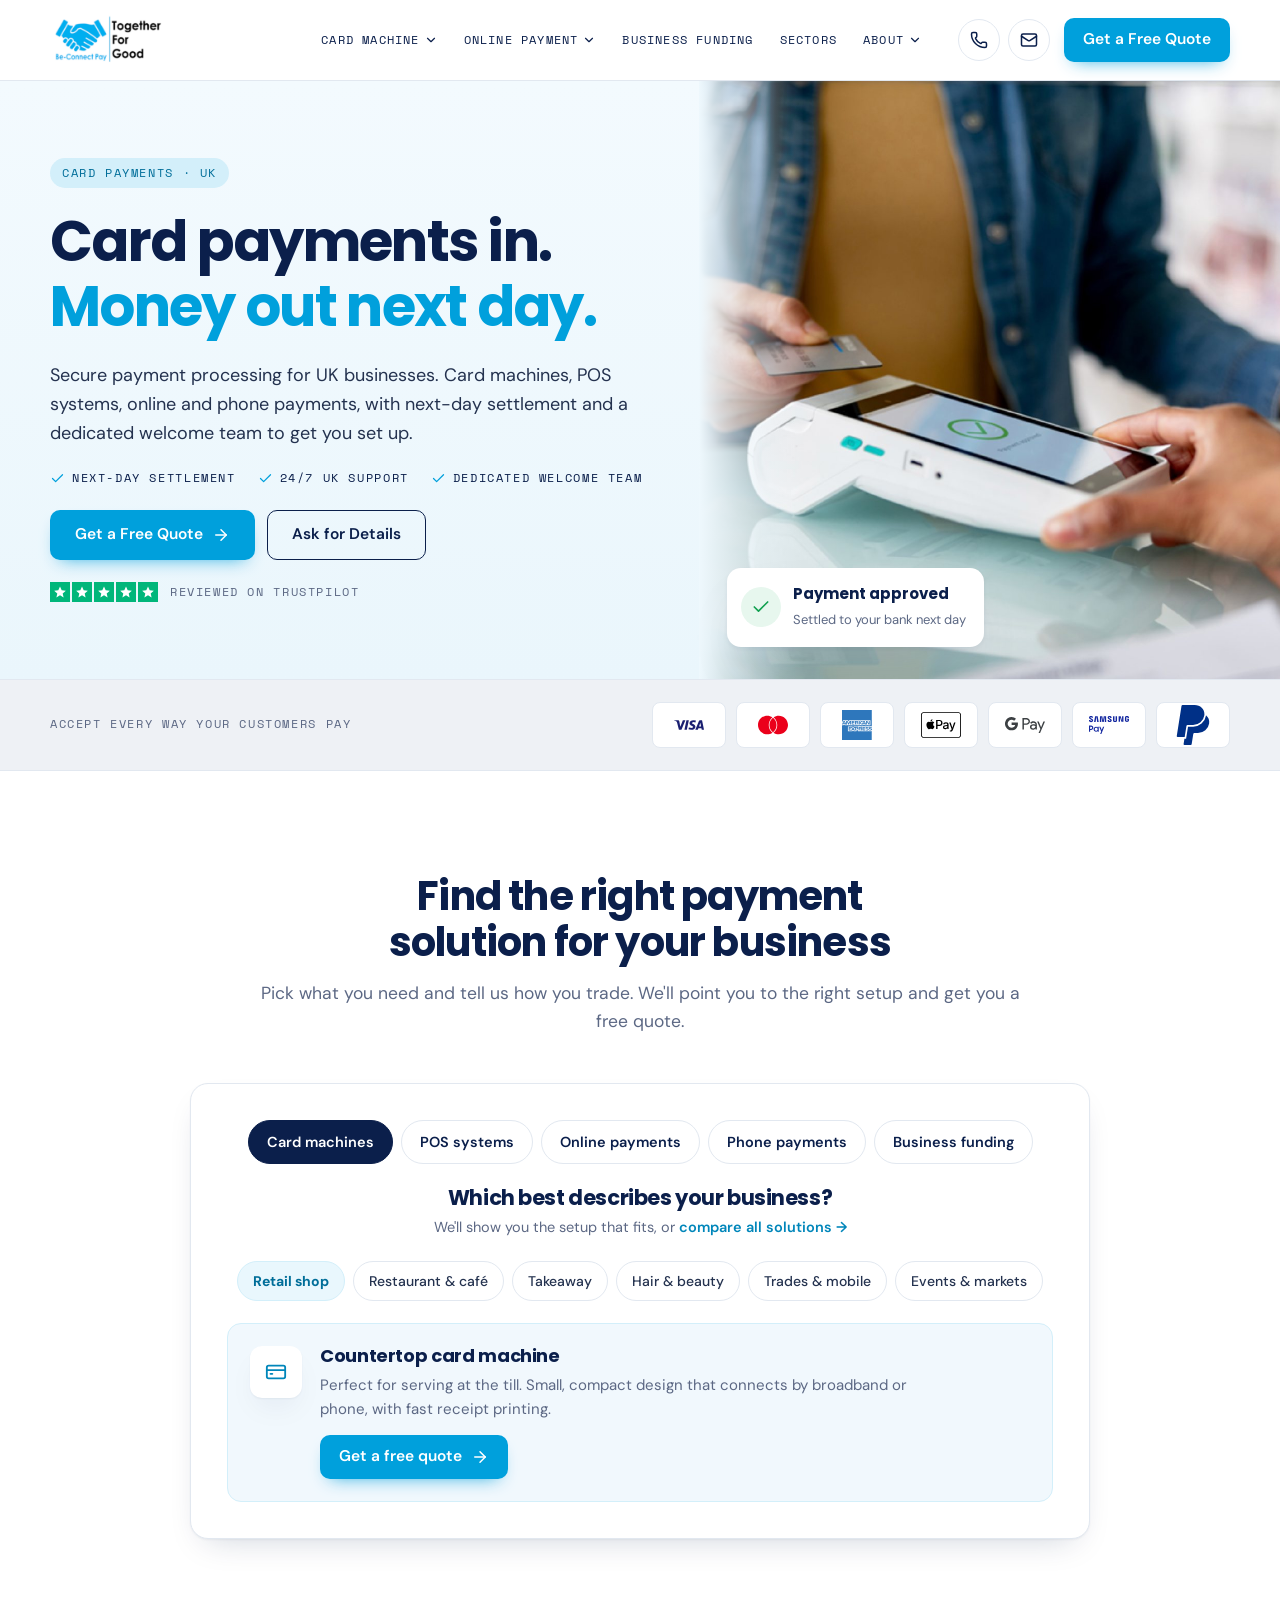
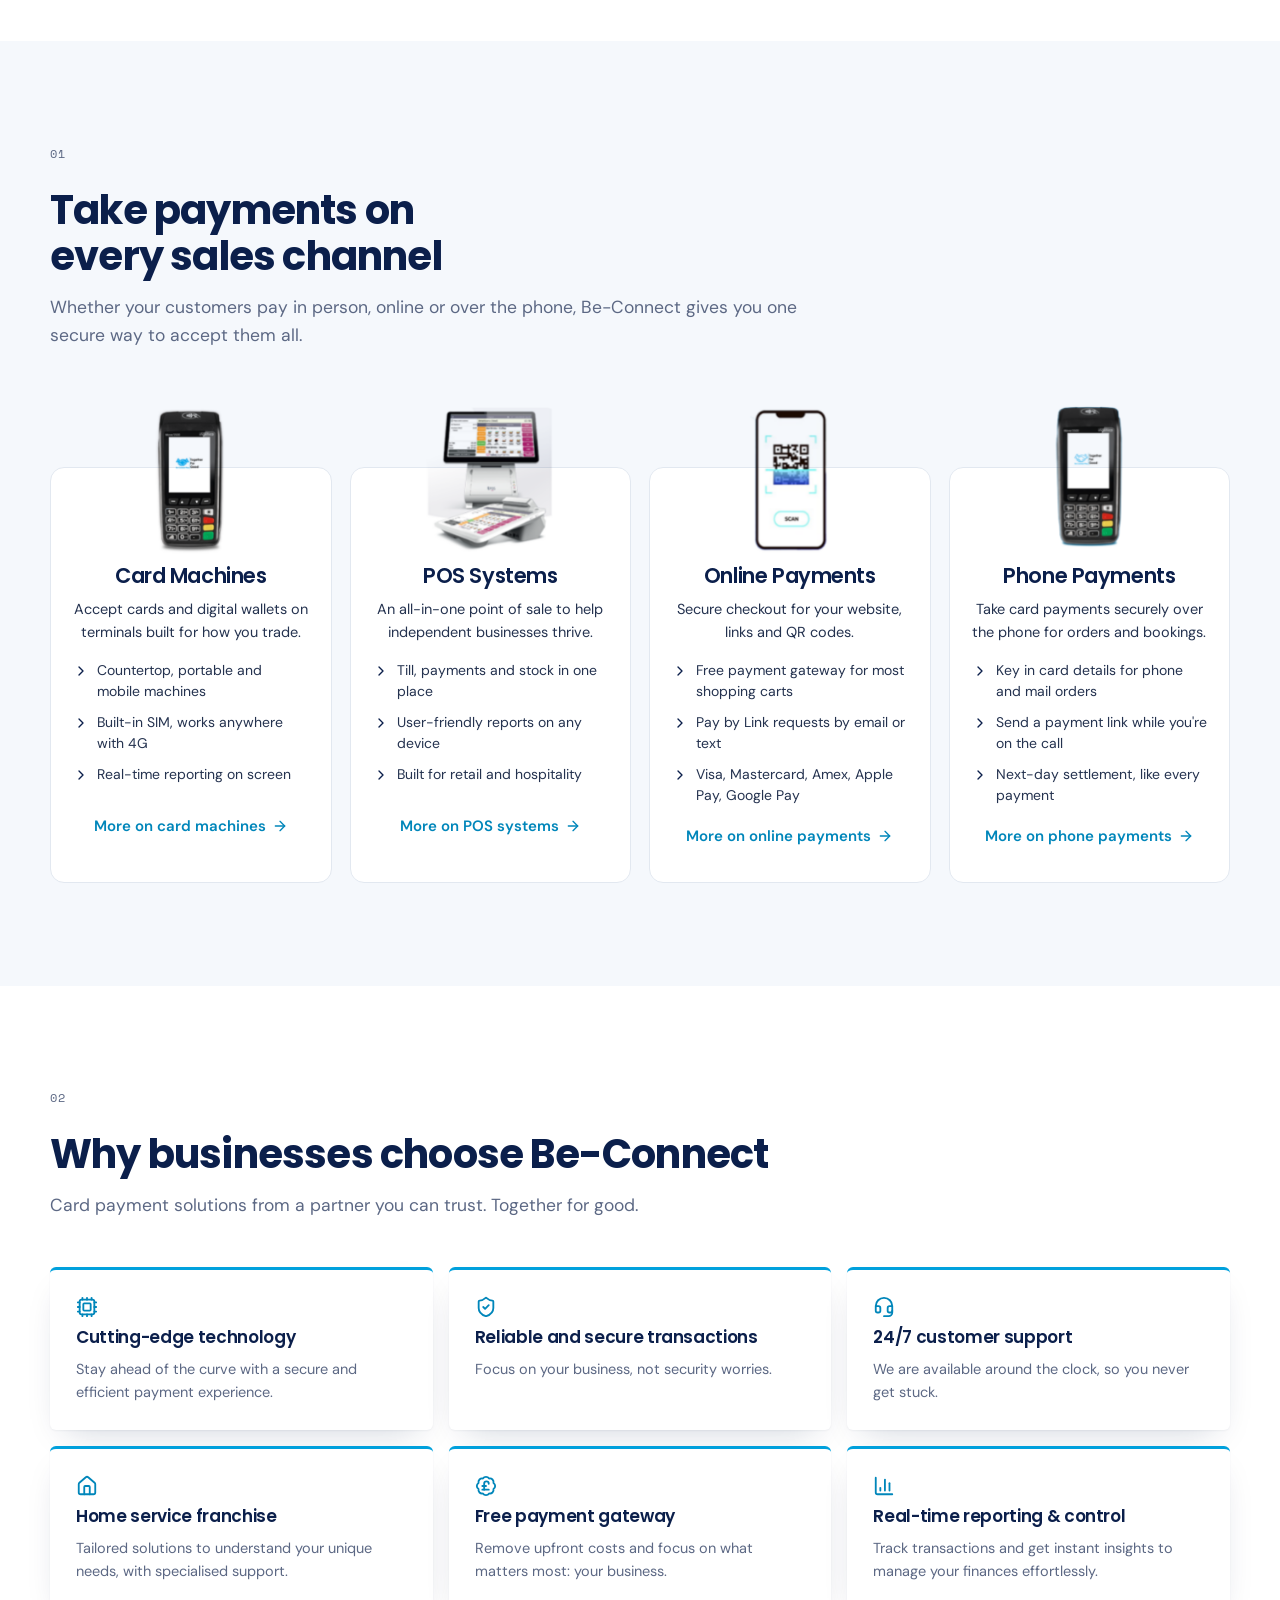
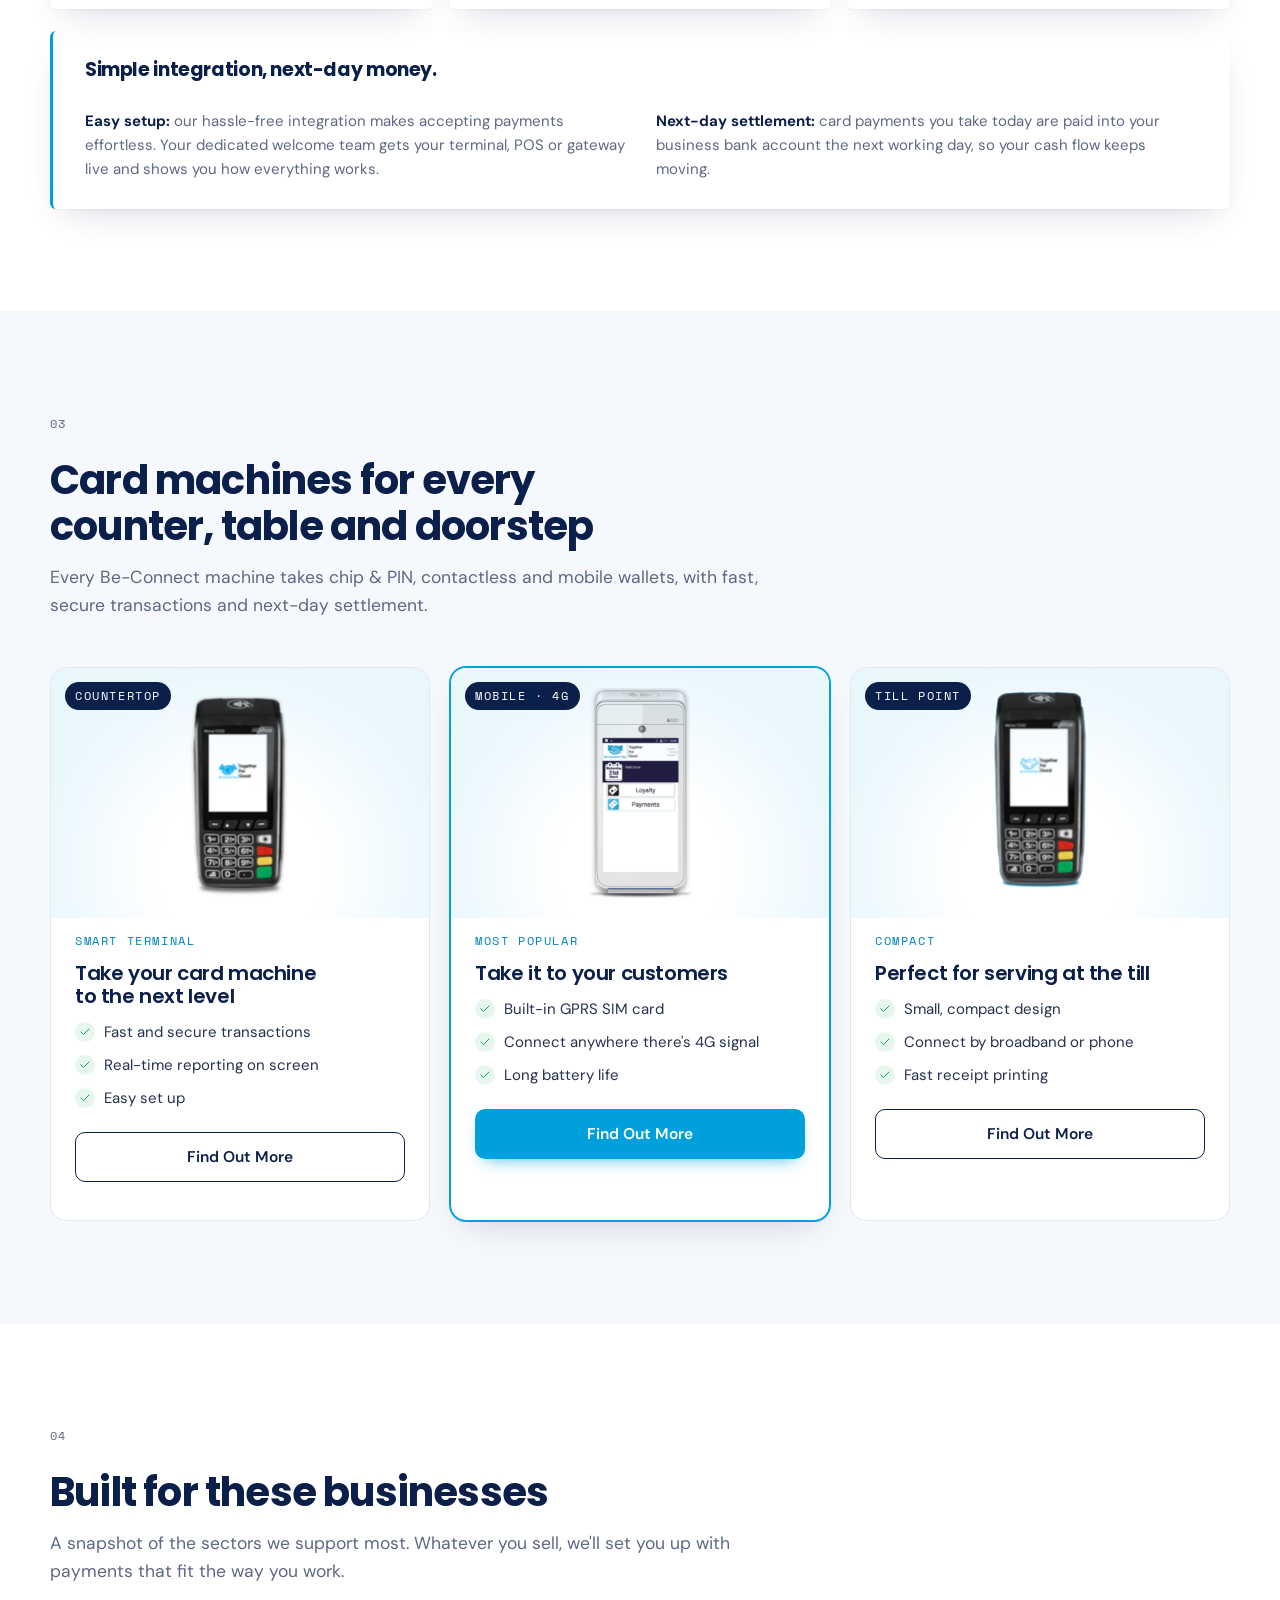
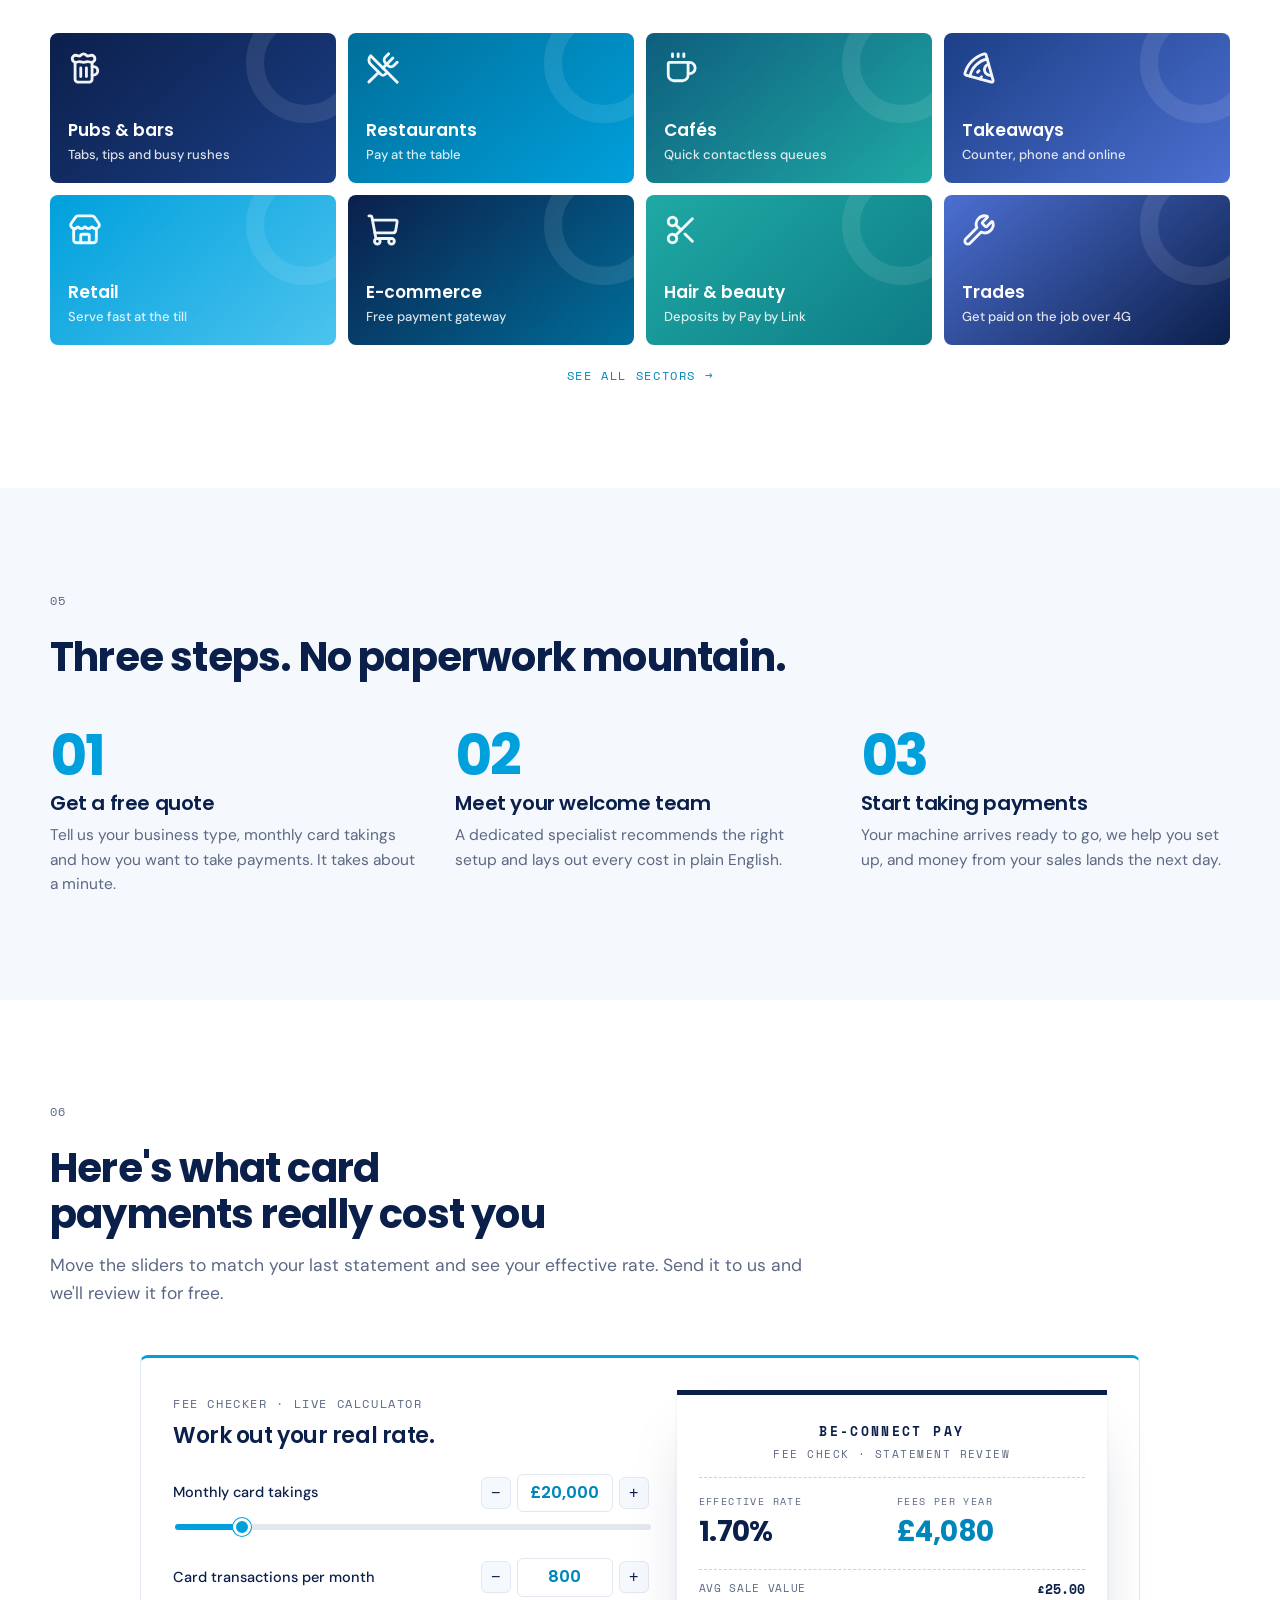
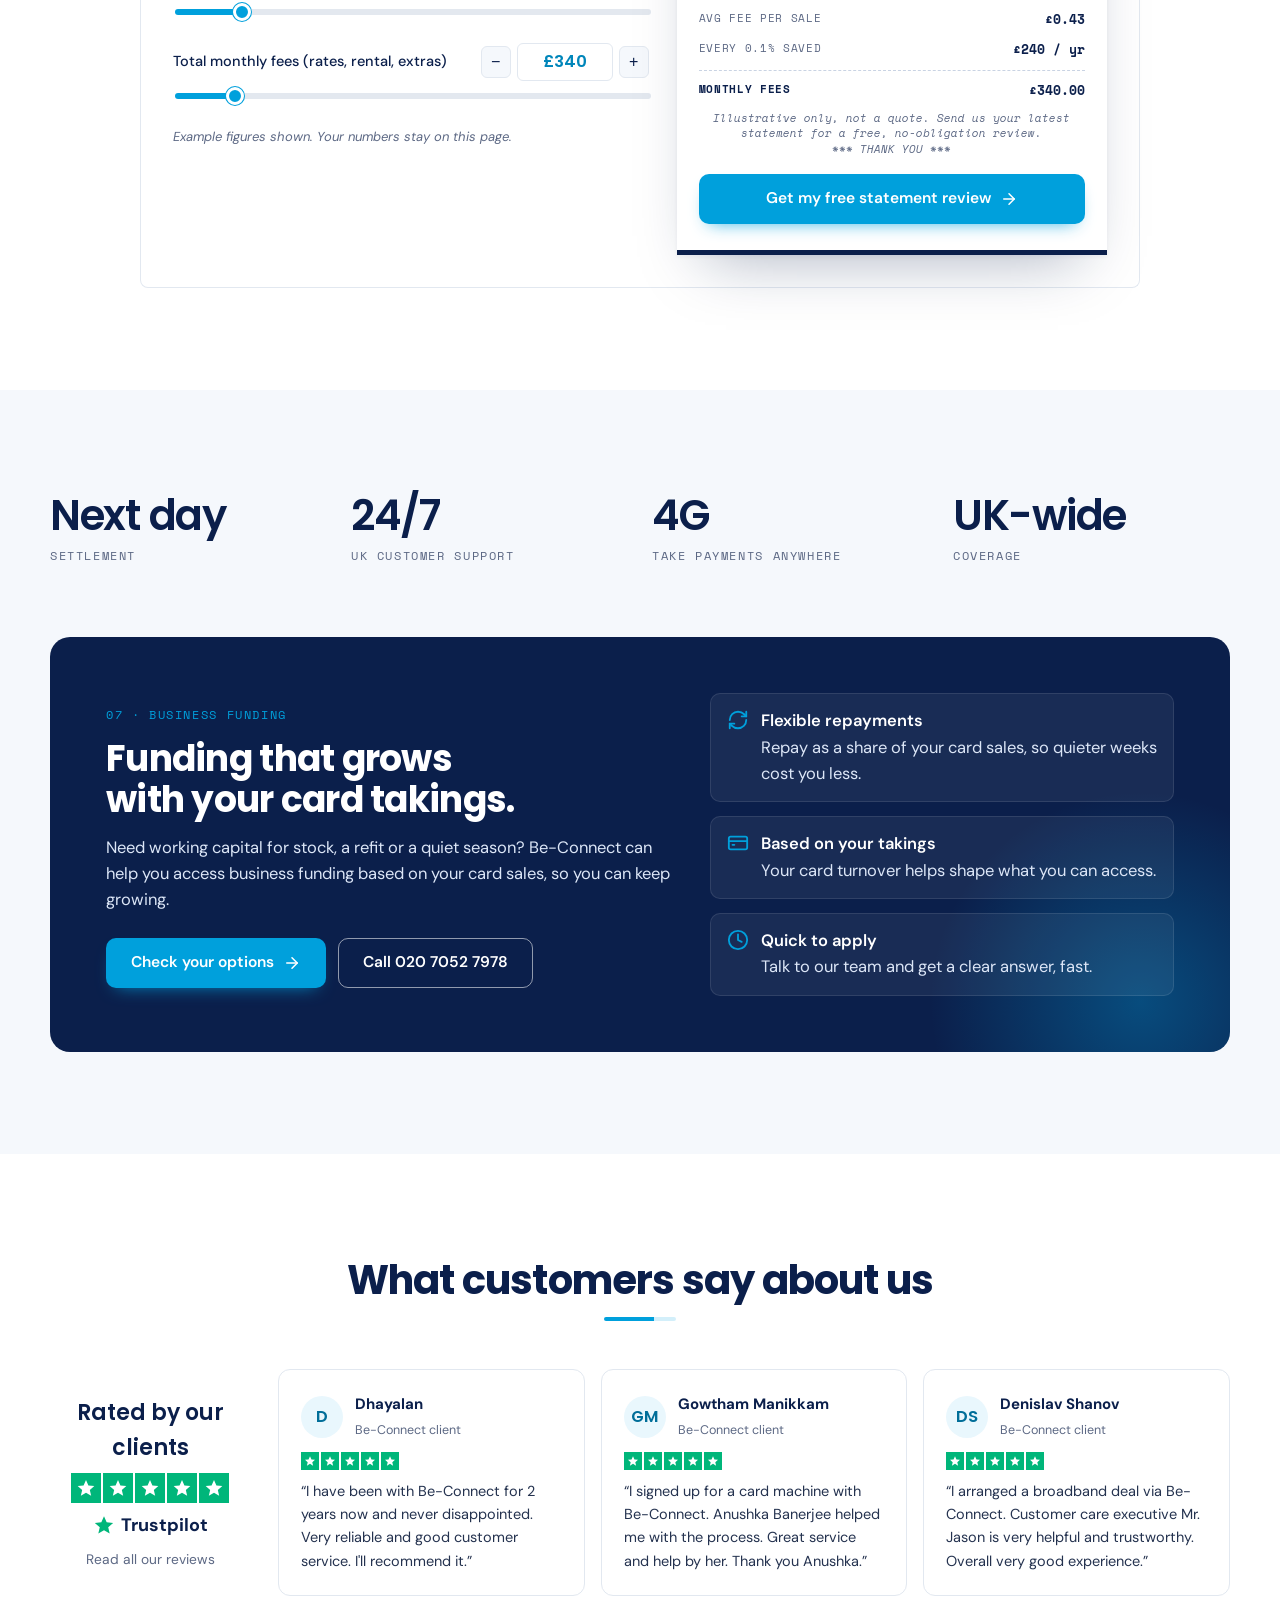
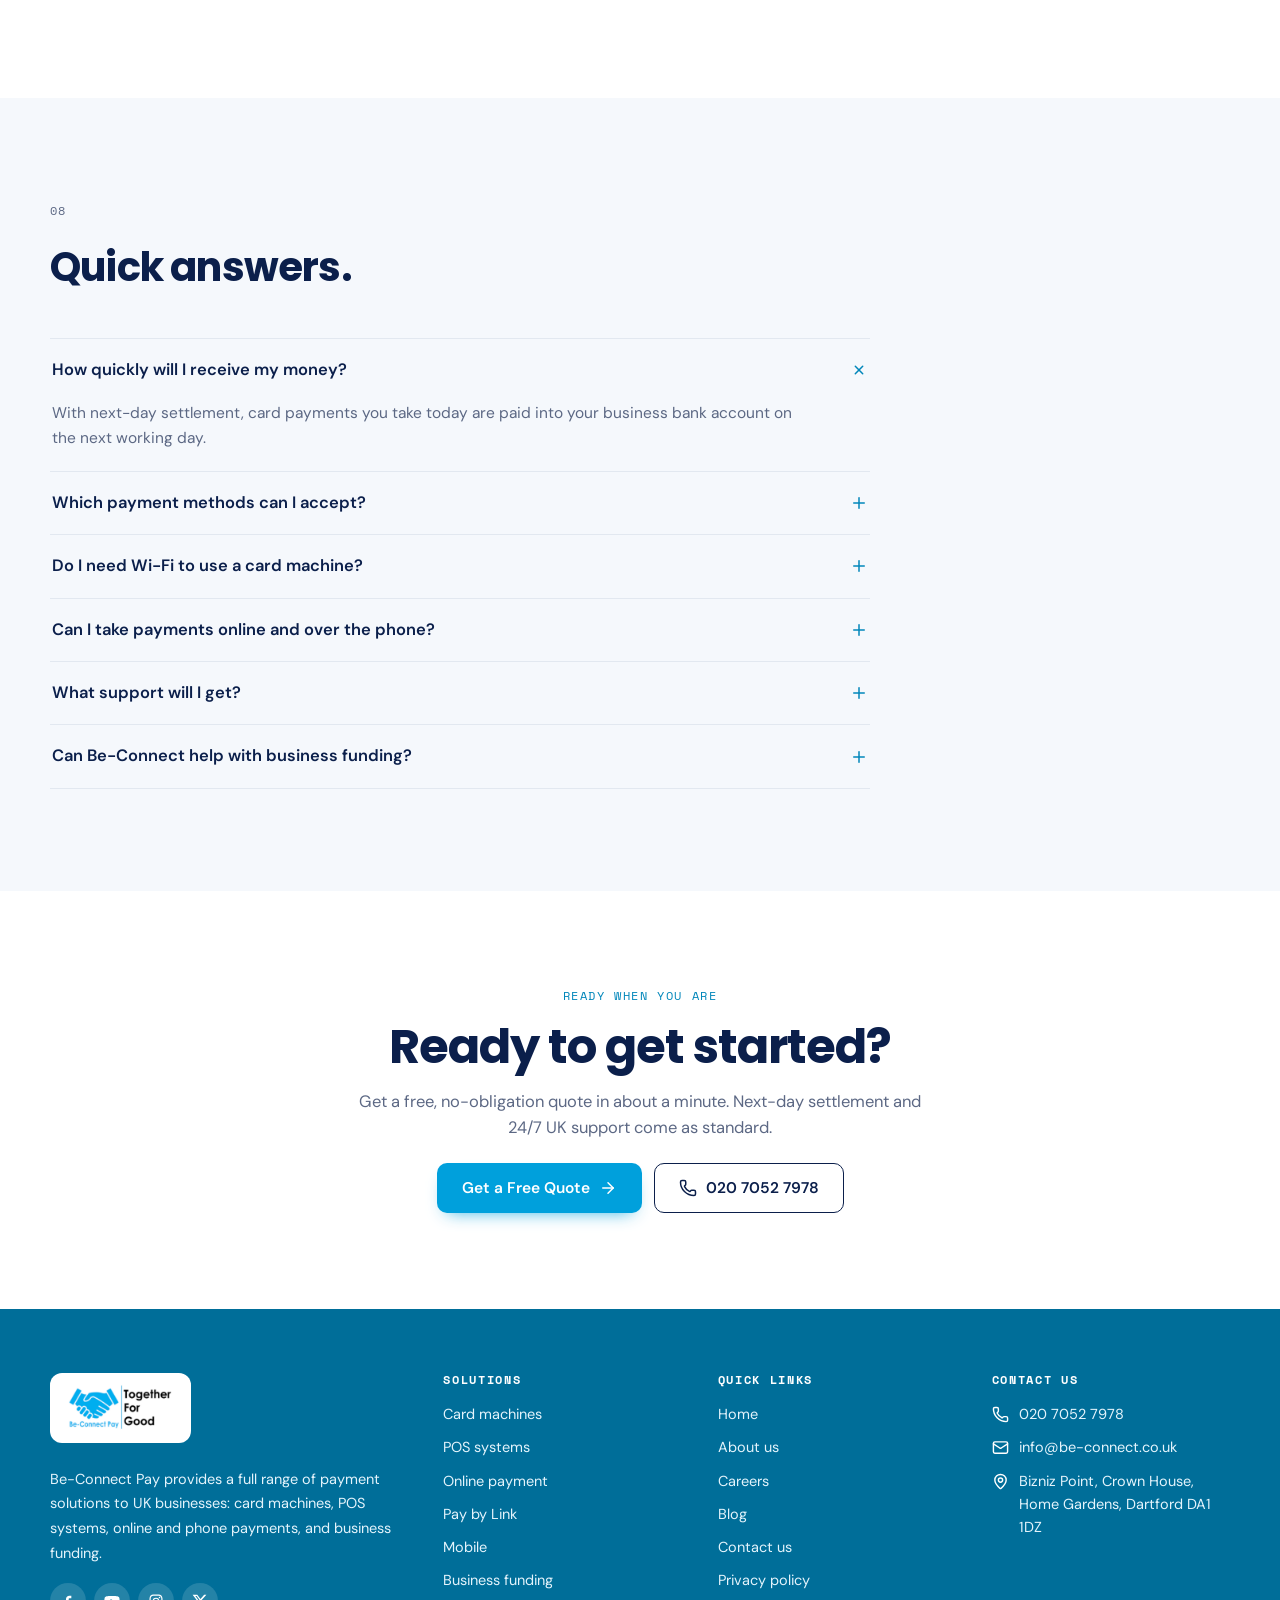
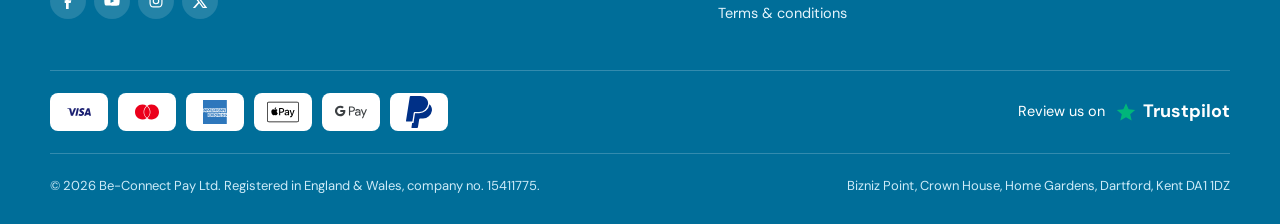
==== commit 6c49772f: "Rebuild homepage on the reference sites' layout with Be-Connect branding Follows merchantbusinessloa" ====
--- a/index.html
+++ b/index.html
@@ -3,682 +3,628 @@
 <head>
 <meta charset="utf-8">
 <meta name="viewport" content="width=device-width, initial-scale=1, viewport-fit=cover">
-<title>Be-Connect Homepage</title>
-<meta name="description" content="Card machines, POS systems and online payments for UK businesses. Next-day settlement and 24/7 UK-based support from Be-Connect.">
+<title>Be-Connect Pay Homepage</title>
+<meta name="description" content="Card machines, POS systems, online and phone payments for UK businesses. Next-day settlement and 24/7 UK support from Be-Connect Pay.">
 <link rel="preconnect" href="https://fonts.googleapis.com">
 <link rel="preconnect" href="https://fonts.gstatic.com" crossorigin>
-<link rel="stylesheet" href="https://fonts.googleapis.com/css2?family=Sora:wght@500;600;700;800&family=Figtree:wght@400;500;600;700&family=IBM+Plex+Mono:wght@500;600&display=swap">
+<link rel="stylesheet" href="https://fonts.googleapis.com/css2?family=Poppins:wght@500;600;700;800&family=DM+Sans:opsz,wght@9..40,400;9..40,500;9..40,600;9..40,700&family=Space+Mono:wght@400;700&display=swap">
 <style>
-/* Layout: conversion-led fintech homepage. Hero copy + quote card, then alternating light/deep bands, 1200px container. */
+/* Layout: reference-led fintech homepage (MBL hero + numbered sections, KYB finder + reviews, Merchant Savvy channel cards). Single light theme in Be-Connect sky blue + navy. */
 :root{
-  --bg:#F4F7FB; --surface:#FFFFFF; --surface-2:#EAF0F8; --ink:#0D1B2E; --muted:#56647B; --line:#D9E1ED;
-  --brand:#1B46D8; --brand-hover:#1438B4; --brand-ink:#FFFFFF; --brand-soft:#E5ECFF;
-  --mint:#0B9E72; --mint-soft:#DAF4EA; --sun:#FFC23D;
-  --deep:#0A1630; --deep-2:#122248; --deep-fg:#E9EFFB; --deep-muted:#A6B4D0; --deep-line:#22345C;
-  --brand-on-deep:#8EA8FF; --chip:#FFFFFF; --term-body:#16233D; --term-edge:#2A3B5E; --term-key:#2A3A5C; --term-screen:#E9F8F1; --term-screen-ink:#0B3B2B; --paper:#FFFFFF; --paper-ink:#2B3546;
-  --shadow:0 1px 2px rgb(13 27 46 / .06), 0 18px 40px -18px rgb(13 27 46 / .28);
-  --shadow-sm:0 1px 2px rgb(13 27 46 / .06), 0 6px 16px -8px rgb(13 27 46 / .18);
-  --f-display:"Sora", "Segoe UI", system-ui, sans-serif;
-  --f-body:"Figtree", "Segoe UI", system-ui, -apple-system, sans-serif;
-  --f-mono:"IBM Plex Mono", ui-monospace, "SFMono-Regular", Menlo, monospace;
-  --r-sm:10px; --r:16px; --r-lg:24px;
-  --wrap:1200px; --gutter:20px;
+  --sky:#00A0DC; --sky-600:#0086BA; --sky-700:#006E99; --sky-50:#E9F7FD; --sky-100:#D3EFFA;
+  --navy:#0B1F4B; --ink:#24324F; --muted:#5C6884; --line:#E2E8F0; --soft:#F5F8FC; --tint:#F1F8FD; --white:#FFFFFF;
+  --green:#12A150; --green-50:#E7F7EE; --star:#00B67A; --gold:#F5A524;
+  --f-head:"Poppins", "Segoe UI", system-ui, sans-serif;
+  --f-body:"DM Sans", "Segoe UI", system-ui, -apple-system, sans-serif;
+  --f-mono:"Space Mono", ui-monospace, "SFMono-Regular", Menlo, monospace;
+  --shadow:0 1px 2px rgb(11 31 75 / .05), 0 14px 34px -16px rgb(11 31 75 / .22);
+  --shadow-lg:0 2px 4px rgb(11 31 75 / .05), 0 30px 60px -28px rgb(11 31 75 / .35);
+  --wrap:1180px; --gutter:20px;
+  color-scheme:light;
 }
-@media (prefers-color-scheme: dark){ :root:not([data-theme="light"]){
-  --bg:#08111F; --surface:#0F1B2E; --surface-2:#14233A; --ink:#E8EEF8; --muted:#9BA9C0; --line:#203049;
-  --brand:#6A8CFF; --brand-hover:#87A2FF; --brand-ink:#07112B; --brand-soft:#16264A;
-  --mint:#35D3A0; --mint-soft:#0D3327; --sun:#FFC94F;
-  --deep:#050C19; --deep-2:#0D1A35; --deep-fg:#E9EFFB; --deep-muted:#A1AFCB; --deep-line:#1C2C4D;
-  --chip:#F3F6FB; --term-body:#1A2945; --term-edge:#33476E; --term-key:#2F4166; --term-screen:#D9F3E8; --term-screen-ink:#0B3B2B; --paper:#F3F5F9; --paper-ink:#2B3546;
-  --shadow:0 1px 2px rgb(0 0 0 / .3), 0 18px 40px -18px rgb(0 0 0 / .7);
-  --shadow-sm:0 1px 2px rgb(0 0 0 / .3), 0 6px 16px -8px rgb(0 0 0 / .6);
-  color-scheme:dark;
-}}
-:root[data-theme="dark"]{
-  --bg:#08111F; --surface:#0F1B2E; --surface-2:#14233A; --ink:#E8EEF8; --muted:#9BA9C0; --line:#203049;
-  --brand:#6A8CFF; --brand-hover:#87A2FF; --brand-ink:#07112B; --brand-soft:#16264A;
-  --mint:#35D3A0; --mint-soft:#0D3327; --sun:#FFC94F;
-  --deep:#050C19; --deep-2:#0D1A35; --deep-fg:#E9EFFB; --deep-muted:#A1AFCB; --deep-line:#1C2C4D;
-  --chip:#F3F6FB; --term-body:#1A2945; --term-edge:#33476E; --term-key:#2F4166; --term-screen:#D9F3E8; --term-screen-ink:#0B3B2B; --paper:#F3F5F9; --paper-ink:#2B3546;
-  --shadow:0 1px 2px rgb(0 0 0 / .3), 0 18px 40px -18px rgb(0 0 0 / .7);
-  --shadow-sm:0 1px 2px rgb(0 0 0 / .3), 0 6px 16px -8px rgb(0 0 0 / .6);
-  color-scheme:dark;
-}
-
 *,*::before,*::after{box-sizing:border-box}
 [hidden]{display:none!important}
 html{scroll-behavior:smooth;-webkit-text-size-adjust:100%}
 @media (prefers-reduced-motion: reduce){ html{scroll-behavior:auto} *,*::before,*::after{animation:none!important;transition:none!important} }
-body{margin:0;background:var(--bg);color:var(--ink);font-family:var(--f-body);font-size:17px;line-height:1.6;-webkit-font-smoothing:antialiased;overflow-x:hidden}
-img,svg{max-width:100%}
+body{margin:0;background:var(--white);color:var(--ink);font-family:var(--f-body);font-size:16.5px;line-height:1.6;-webkit-font-smoothing:antialiased;overflow-x:hidden}
+img{max-width:100%;display:block}
 a{color:inherit}
-h1,h2,h3,h4{font-family:var(--f-display);line-height:1.12;margin:0;text-wrap:balance;letter-spacing:-.02em}
+h1,h2,h3,h4{font-family:var(--f-head);color:var(--navy);margin:0;line-height:1.15;letter-spacing:-.02em;text-wrap:balance}
 p{margin:0}
-:focus-visible{outline:3px solid var(--brand);outline-offset:3px;border-radius:6px}
-.ic{width:24px;height:24px;fill:none;stroke:currentColor;stroke-width:2;stroke-linecap:round;stroke-linejoin:round;flex:none}
+:focus-visible{outline:3px solid var(--sky);outline-offset:3px;border-radius:6px}
+.ic{width:22px;height:22px;fill:none;stroke:currentColor;stroke-width:2;stroke-linecap:round;stroke-linejoin:round;flex:none}
 .wrap{width:100%;max-width:calc(var(--wrap) + var(--gutter)*2);margin-inline:auto;padding-inline:var(--gutter)}
-.eyebrow{display:inline-flex;align-items:center;gap:8px;font-family:var(--f-mono);font-size:12.5px;font-weight:600;text-transform:uppercase;letter-spacing:.12em;color:var(--brand)}
-.sec{padding-block:clamp(64px,9vw,112px)}
-.sec-head{display:grid;gap:14px;max-width:720px;margin-bottom:clamp(32px,5vw,52px)}
-.sec-head h2{font-size:clamp(30px,4.2vw,46px);font-weight:700}
-.sec-head p{color:var(--muted);font-size:18.5px;max-width:62ch}
+.mono{font-family:var(--f-mono);font-size:11.5px;letter-spacing:.14em;text-transform:uppercase}
+.sec{padding-block:clamp(64px,8vw,104px)}
+.sec.soft{background:var(--soft)}
+.num{display:block;font-family:var(--f-mono);font-size:12px;color:var(--muted);margin-bottom:10px;letter-spacing:.08em}
+.sec-head{display:grid;gap:14px;max-width:760px;margin-bottom:clamp(32px,4vw,48px)}
+.sec-head h2{font-size:clamp(28px,3.6vw,40px);font-weight:700}
+.sec-head p{color:var(--muted);font-size:17.5px;max-width:64ch}
 .sec-head.center{margin-inline:auto;text-align:center;justify-items:center}
+.sec-head .bar{width:72px;height:4px;border-radius:4px;background:linear-gradient(90deg,var(--sky) 70%,var(--sky-100) 70%)}
 
 /* Buttons */
-.btn{--b:var(--brand);display:inline-flex;align-items:center;justify-content:center;gap:10px;min-height:52px;padding:0 24px;border-radius:999px;border:2px solid transparent;font:600 16.5px/1 var(--f-body);text-decoration:none;cursor:pointer;transition:background .18s,transform .18s,border-color .18s,color .18s;white-space:nowrap}
-.btn .ic{width:20px;height:20px}
-.btn-primary{background:var(--brand);color:var(--brand-ink)}
-.btn-primary:hover{background:var(--brand-hover);transform:translateY(-1px)}
-.btn-ghost{border-color:var(--line);color:var(--ink);background:var(--surface)}
-.btn-ghost:hover{border-color:var(--brand);color:var(--brand)}
-.btn-sun{background:var(--sun);color:#1B1300}
-.btn-sun:hover{transform:translateY(-1px);filter:brightness(1.04)}
-.btn-line-light{border-color:var(--deep-line);color:var(--deep-fg)}
-.btn-line-light:hover{border-color:var(--deep-fg)}
-.link-arrow{display:inline-flex;align-items:center;gap:6px;font-weight:600;color:var(--brand);text-decoration:none}
-.link-arrow .ic{width:18px;height:18px;transition:transform .18s}
-.link-arrow:hover .ic{transform:translateX(3px)}
-
-/* Utility bar + header */
-.topbar{background:var(--deep);color:var(--deep-muted);font-size:14px}
-.topbar .wrap{display:flex;align-items:center;justify-content:space-between;gap:16px;min-height:40px;flex-wrap:wrap;padding-block:6px}
-.topbar ul{display:flex;gap:22px;list-style:none;margin:0;padding:0;flex-wrap:wrap}
-.topbar li{display:flex;align-items:center;gap:7px}
-.topbar .ic{width:15px;height:15px;color:var(--mint)}
-.topbar a{color:var(--deep-fg);text-decoration:none;font-weight:600}
-.header{position:sticky;top:env(safe-area-inset-top,0px);z-index:50;background:color-mix(in srgb,var(--bg) 88%,transparent);backdrop-filter:saturate(1.4) blur(12px);-webkit-backdrop-filter:saturate(1.4) blur(12px);border-bottom:1px solid var(--line)}
-.header .wrap{display:flex;align-items:center;gap:28px;min-height:76px}
-.logo{display:inline-flex;align-items:center;gap:10px;text-decoration:none;color:var(--ink);flex:none}
-.logo-mark{width:40px;height:40px}
-.logo-word{font-family:var(--f-display);font-weight:800;font-size:22px;letter-spacing:-.03em;line-height:1}
-.logo-word span{color:var(--brand)}
-.logo-word small{display:block;font-family:var(--f-mono);font-size:9.5px;letter-spacing:.32em;font-weight:600;color:var(--muted);margin-top:4px}
-.nav{display:flex;gap:4px;margin-left:auto}
-.nav a{white-space:nowrap;padding:10px 14px;border-radius:999px;text-decoration:none;font-weight:600;font-size:15.5px;color:var(--ink)}
-.nav a:hover{background:var(--surface-2);color:var(--brand)}
-.header-cta{display:flex;align-items:center;gap:12px}
-.header-cta .btn{min-height:46px;padding:0 20px;font-size:15.5px}
-.menu-btn{display:none;margin-left:auto;width:46px;height:46px;border-radius:12px;border:1px solid var(--line);background:var(--surface);color:var(--ink);align-items:center;justify-content:center;cursor:pointer}
-.mobile-nav{display:none;border-top:1px solid var(--line);background:var(--surface)}
-.mobile-nav .wrap{display:grid;gap:4px;padding-block:12px 20px}
-.mobile-nav a:not(.btn){padding:13px 4px;border-bottom:1px solid var(--line);text-decoration:none;font-weight:600}
-.mobile-nav .btn{margin-top:12px}
+.btn{display:inline-flex;align-items:center;justify-content:center;gap:9px;min-height:50px;padding:0 24px;border-radius:10px;border:1.5px solid transparent;font:600 15.5px/1 var(--f-body);text-decoration:none;cursor:pointer;transition:background .18s,transform .18s,border-color .18s,color .18s,box-shadow .18s;white-space:nowrap}
+.btn .ic{width:18px;height:18px}
+.btn-sky{background:var(--sky);color:#fff;box-shadow:0 8px 18px -10px rgb(0 160 220 / .9)}
+.btn-sky:hover{background:var(--sky-600);transform:translateY(-1px)}
+.btn-navy{background:var(--navy);color:#fff}
+.btn-navy:hover{background:#13306E;transform:translateY(-1px)}
+.btn-line{border-color:var(--navy);color:var(--navy);background:transparent}
+.btn-line:hover{background:var(--navy);color:#fff}
+.btn-white{background:#fff;color:var(--sky-700)}
+.btn-white:hover{transform:translateY(-1px)}
+.btn-ghost-w{border-color:rgb(255 255 255 / .55);color:#fff}
+.btn-ghost-w:hover{border-color:#fff;background:rgb(255 255 255 / .08)}
+.more{display:inline-flex;align-items:center;gap:6px;color:var(--sky-600);font-weight:600;text-decoration:none;font-size:15px}
+.more .ic{width:16px;height:16px;transition:transform .18s}
+.more:hover .ic{transform:translateX(3px)}
+
+/* Header */
+.header{position:sticky;top:env(safe-area-inset-top,0px);z-index:50;background:rgb(255 255 255 / .94);backdrop-filter:blur(10px);-webkit-backdrop-filter:blur(10px);border-bottom:1px solid var(--line)}
+.header .wrap{display:flex;align-items:center;gap:24px;min-height:80px}
+.logo{display:block;flex:none}
+.logo img{height:52px;width:auto}
+.nav{display:flex;align-items:center;gap:2px;margin-left:auto}
+.nav a{display:inline-flex;align-items:center;gap:4px;padding:10px 12px;border-radius:8px;text-decoration:none;font-family:var(--f-mono);font-size:12px;letter-spacing:.1em;text-transform:uppercase;color:var(--navy);white-space:nowrap}
+.nav a .ic{width:14px;height:14px}
+.nav a:hover{color:var(--sky-600);background:var(--sky-50)}
+.h-actions{display:flex;align-items:center;gap:8px}
+.icon-btn{display:grid;place-items:center;width:42px;height:42px;border-radius:50%;border:1px solid var(--line);color:var(--navy);background:#fff;text-decoration:none}
+.icon-btn .ic{width:18px;height:18px}
+.icon-btn:hover{border-color:var(--sky);color:var(--sky-600)}
+.h-actions .btn{min-height:44px;padding:0 18px;margin-left:6px}
+.menu-btn{display:none;margin-left:auto;width:44px;height:44px;border-radius:10px;border:1px solid var(--line);background:#fff;color:var(--navy);align-items:center;justify-content:center;cursor:pointer}
+.mobile-nav{display:none;border-top:1px solid var(--line);background:#fff}
+.mobile-nav .wrap{display:grid;padding-block:8px 18px}
+.mobile-nav a:not(.btn){padding:14px 2px;border-bottom:1px solid var(--line);text-decoration:none;font-weight:600;color:var(--navy)}
+.mobile-nav .btn{margin-top:14px}
 .header.open .mobile-nav{display:block}
-@media (max-width:1240px){ .header-cta .btn-ghost{display:none} }
-@media (max-width:1000px){ .nav{display:none} .menu-btn{display:inline-flex;margin-left:0} .header-cta{margin-left:auto} }
-@media (max-width:760px){ .header-cta{display:none} .menu-btn{display:inline-flex;margin-left:auto} .topbar .hide-sm{display:none} }
+@media (max-width:1180px){ .h-actions .icon-btn{display:none} }
+@media (max-width:980px){ .nav,.h-actions{display:none} .menu-btn{display:inline-flex} .logo img{height:46px} }
 
 /* Hero */
-.hero{position:relative;overflow:hidden;padding-block:clamp(48px,7vw,96px) clamp(56px,8vw,104px)}
-.hero::before{content:"";position:absolute;inset:-30% -10% auto auto;width:min(900px,120vw);aspect-ratio:1;background:radial-gradient(closest-side,var(--brand-soft),transparent 72%);pointer-events:none}
-.waves{position:absolute;right:-120px;top:40px;width:620px;height:620px;color:var(--brand);opacity:.08;pointer-events:none}
-.hero-grid{position:relative;display:grid;grid-template-columns:minmax(0,1.08fr) minmax(0,.92fr);gap:clamp(36px,5vw,72px);align-items:center}
-.hero-copy{display:grid;gap:24px;min-width:0}
-.hero h1{font-size:clamp(38px,5.4vw,66px);font-weight:800;letter-spacing:-.035em}
-.hero h1 .hl{color:var(--brand);text-decoration:underline;text-decoration-color:var(--sun);text-decoration-thickness:.12em;text-underline-offset:.1em;text-decoration-skip-ink:none}
-.hero .lede{font-size:clamp(18px,1.6vw,20.5px);color:var(--muted);max-width:54ch}
+.hero{position:relative;background:linear-gradient(180deg,#F3FAFE 0%,#EAF6FC 100%);overflow:hidden}
+.hero-grid{display:grid;grid-template-columns:minmax(0,1.1fr) minmax(0,.9fr);min-height:560px}
+.hero-copy{display:grid;align-content:center;gap:22px;padding-block:clamp(48px,6vw,80px);padding-right:clamp(24px,4vw,56px);min-width:0}
+.pill{justify-self:start;display:inline-flex;align-items:center;gap:8px;padding:6px 12px;border-radius:999px;background:var(--sky-100);color:var(--sky-700)}
+.hero h1{font-size:clamp(36px,4.4vw,56px);font-weight:700;letter-spacing:-.03em}
+.hero h1 span{display:block;color:var(--sky)}
+.hero .lede{font-size:18px;color:var(--ink);max-width:52ch}
+.checks{display:flex;flex-wrap:wrap;gap:10px 22px;list-style:none;margin:0;padding:0;color:var(--navy)}
+.checks li{display:inline-flex;align-items:center;gap:7px}
+.checks .ic{width:15px;height:15px;color:var(--sky);stroke-width:3}
 .hero-actions{display:flex;gap:12px;flex-wrap:wrap}
-.ticks{display:grid;grid-template-columns:repeat(2,minmax(0,1fr));gap:10px 24px;list-style:none;margin:0;padding:0;max-width:560px}
-.ticks li{display:flex;align-items:center;gap:10px;font-weight:600;font-size:16px}
-.ticks .dot{display:grid;place-items:center;width:24px;height:24px;border-radius:50%;background:var(--mint-soft);color:var(--mint);flex:none}
-.ticks .dot .ic{width:14px;height:14px;stroke-width:3}
-
-/* Quote card */
-.quote-wrap{position:relative;min-width:0}
-.receipt-chip{position:absolute;z-index:2;left:-28px;top:-42px;display:flex;align-items:center;gap:12px;padding:12px 16px 12px 12px;border-radius:14px;background:var(--surface);box-shadow:var(--shadow);border:1px solid var(--line);animation:floaty 6s ease-in-out infinite}
-.receipt-chip .badge{display:grid;place-items:center;width:38px;height:38px;border-radius:10px;background:var(--mint-soft);color:var(--mint)}
-.receipt-chip .badge .ic{width:20px;height:20px;stroke-width:2.6}
-.receipt-chip b{display:block;font-family:var(--f-mono);font-size:15px;letter-spacing:.02em}
-.receipt-chip span{font-size:13px;color:var(--muted)}
-@keyframes floaty{0%,100%{transform:translateY(0)}50%{transform:translateY(-6px)}}
-.quote{position:relative;background:var(--surface);border:1px solid var(--line);border-radius:var(--r-lg);box-shadow:var(--shadow);padding:clamp(22px,3vw,32px);display:grid;gap:20px}
-.quote-head{display:grid;gap:6px}
-.quote-head h2{font-size:24px;font-weight:700}
-.quote-head p{color:var(--muted);font-size:15.5px}
-.progress{display:flex;align-items:center;gap:12px;font-family:var(--f-mono);font-size:12.5px;color:var(--muted);font-weight:600;letter-spacing:.06em;text-transform:uppercase}
-.progress .bar{flex:1;height:6px;border-radius:99px;background:var(--surface-2);overflow:hidden}
-.progress .bar i{display:block;height:100%;width:25%;background:var(--brand);border-radius:inherit;transition:width .35s ease}
-.step{display:grid;gap:16px;border:0;margin:0;padding:0;min-width:0}
-.step legend{font-weight:700;font-size:17px;padding:0;margin-bottom:14px}
-.tiles{display:grid;grid-template-columns:repeat(2,minmax(0,1fr));gap:10px}
-.tile{position:relative}
-.tile input{position:absolute;opacity:0;pointer-events:none}
-.tile label{display:grid;gap:8px;align-content:start;height:100%;padding:14px;border:1.5px solid var(--line);border-radius:var(--r);cursor:pointer;background:var(--surface);transition:border-color .15s,background .15s,box-shadow .15s}
-.tile label:hover{border-color:var(--brand)}
-.tile .ti{display:grid;place-items:center;width:38px;height:38px;border-radius:10px;background:var(--brand-soft);color:var(--brand)}
-.tile .ti .ic{width:20px;height:20px}
-.tile strong{font-size:15.5px;line-height:1.25}
-.tile small{color:var(--muted);font-size:13px;line-height:1.35}
-.tile input:checked + label{border-color:var(--brand);background:var(--brand-soft);box-shadow:inset 0 0 0 1px var(--brand)}
-.tile input:checked + label .ti{background:var(--brand);color:var(--brand-ink)}
-.tile input:focus-visible + label{outline:3px solid var(--brand);outline-offset:2px}
-.pills{display:flex;flex-wrap:wrap;gap:8px}
-.pill{position:relative}
-.pill input{position:absolute;opacity:0;pointer-events:none}
-.pill label{display:inline-flex;align-items:center;min-height:44px;padding:0 16px;border:1.5px solid var(--line);border-radius:999px;cursor:pointer;font-weight:600;font-size:15px;font-variant-numeric:tabular-nums;background:var(--surface)}
-.pill label:hover{border-color:var(--brand)}
-.pill input:checked + label{border-color:var(--brand);background:var(--brand);color:var(--brand-ink)}
-.pill input:focus-visible + label{outline:3px solid var(--brand);outline-offset:2px}
-.field{display:grid;gap:6px;min-width:0}
-.field label{font-weight:600;font-size:14.5px}
-.field input,.field select{width:100%;min-height:50px;padding:0 14px;border:1.5px solid var(--line);border-radius:12px;background:var(--surface);color:var(--ink);font:500 16px var(--f-body)}
-.field input:focus,.field select:focus{outline:none;border-color:var(--brand);box-shadow:0 0 0 4px var(--brand-soft)}
-.field-row{display:grid;grid-template-columns:repeat(2,minmax(0,1fr));gap:12px}
-.consent{display:flex;gap:10px;align-items:flex-start;font-size:13.5px;color:var(--muted);line-height:1.45}
-.consent input{margin-top:3px;width:18px;height:18px;accent-color:var(--brand);flex:none}
-.quote-nav{display:flex;gap:10px;align-items:center;justify-content:space-between}
-.quote-nav .btn{min-height:50px}
-.quote-nav .back{background:none;border:0;color:var(--muted);font:600 15px var(--f-body);cursor:pointer;padding:8px 4px}
-.quote-nav .back:hover{color:var(--ink)}
-.quote-msg{font-size:14px;color:#C2410C;min-height:1px}
-.quote-note{display:flex;align-items:center;gap:8px;font-size:13.5px;color:var(--muted);border-top:1px dashed var(--line);padding-top:16px}
-.quote-note .ic{width:16px;height:16px;color:var(--mint)}
-.done{display:grid;gap:14px;text-align:center;justify-items:center;padding-block:18px}
-.done .big-tick{display:grid;place-items:center;width:72px;height:72px;border-radius:50%;background:var(--mint-soft);color:var(--mint)}
-.done .big-tick .ic{width:36px;height:36px;stroke-width:2.6}
-.done h3{font-size:24px}
-.done p{color:var(--muted);max-width:40ch}
-.done .preview{font-family:var(--f-mono);font-size:12px;color:var(--muted);letter-spacing:.04em}
-
-@media (max-width:960px){
+.hero-note{display:flex;align-items:center;gap:12px;flex-wrap:wrap;color:var(--muted)}
+.tp-stars{display:inline-flex;gap:2px}
+.tp-stars i{display:grid;place-items:center;width:20px;height:20px;background:var(--star)}
+.tp-stars svg{width:14px;height:14px;fill:#fff}
+.hero-media{position:relative;margin-right:calc(-1 * max(var(--gutter), (100vw - var(--wrap)) / 2));min-height:100%}
+.hero-media img{position:absolute;inset:0;width:100%;height:100%;object-fit:cover;object-position:40% 55%}
+.hero-media::before{content:"";position:absolute;inset:0;z-index:1;background:linear-gradient(90deg,#EEF8FD 0%,rgb(238 248 253 / 0) 18%);pointer-events:none}
+.float-card{position:absolute;z-index:2;left:28px;bottom:32px;display:flex;align-items:center;gap:12px;padding:14px 18px 14px 14px;border-radius:14px;background:#fff;box-shadow:var(--shadow-lg)}
+.float-card .tick{display:grid;place-items:center;width:40px;height:40px;border-radius:50%;background:var(--green-50);color:var(--green)}
+.float-card .tick .ic{width:20px;height:20px;stroke-width:3}
+.float-card b{display:block;font-family:var(--f-head);color:var(--navy);font-size:15px}
+.float-card span{font-size:13px;color:var(--muted)}
+@media (max-width:900px){
   .hero-grid{grid-template-columns:minmax(0,1fr)}
-  .receipt-chip{left:auto;right:12px;top:-42px}
-  .quote-wrap{margin-top:24px}
+  .hero-copy{padding-right:0}
+  .hero-media{margin-right:calc(-1 * var(--gutter));margin-left:calc(-1 * var(--gutter));min-height:300px}
+  .hero-media::before{display:none}
 }
-@media (max-width:480px){
-  .btn{white-space:normal;text-align:center;line-height:1.25;padding-block:10px}
-  .ticks{grid-template-columns:minmax(0,1fr)}
-  .tiles,.field-row{grid-template-columns:minmax(0,1fr)}
-  .receipt-chip{display:none}
-}
-
-/* Trust strip */
-.trust{border-block:1px solid var(--line);background:var(--surface)}
-.trust .wrap{display:grid;grid-template-columns:auto minmax(0,1fr);gap:28px;align-items:center;padding-block:22px}
-.trust-label{font-family:var(--f-mono);font-size:12.5px;font-weight:600;letter-spacing:.1em;text-transform:uppercase;color:var(--muted)}
-.brands{display:flex;flex-wrap:wrap;gap:12px;align-items:center;justify-content:flex-end}
-.brand-chip{display:grid;place-items:center;height:52px;min-width:86px;padding:0 14px;border-radius:12px;background:var(--chip);border:1px solid var(--line)}
-.brand-chip svg{height:34px;width:auto}
-.brand-chip.wide svg{height:44px}
-@media (max-width:860px){ .trust .wrap{grid-template-columns:minmax(0,1fr)} .brands{justify-content:flex-start} }
-
-/* Stats */
-.stats{display:grid;grid-template-columns:repeat(4,minmax(0,1fr));gap:1px;background:var(--line);border:1px solid var(--line);border-radius:var(--r-lg);overflow:hidden;margin-top:clamp(40px,6vw,64px)}
-.stat{background:var(--surface);padding:24px;display:grid;gap:6px;align-content:start}
-.stat b{font-family:var(--f-display);font-size:clamp(26px,3vw,34px);letter-spacing:-.03em;line-height:1.1;font-variant-numeric:tabular-nums}
-.stat span{color:var(--muted);font-size:15px}
-@media (max-width:860px){ .stats{grid-template-columns:repeat(2,minmax(0,1fr))} }
-
-/* Solutions bento */
-.bento{display:grid;grid-template-columns:repeat(6,minmax(0,1fr));gap:18px}
-.card{position:relative;display:grid;gap:14px;align-content:start;background:var(--surface);border:1px solid var(--line);border-radius:var(--r-lg);padding:clamp(22px,2.6vw,30px);overflow:hidden;min-width:0;transition:transform .2s,box-shadow .2s,border-color .2s}
-.card:hover{transform:translateY(-3px);box-shadow:var(--shadow);border-color:color-mix(in srgb,var(--brand) 40%,var(--line))}
-.card h3{font-size:22px;font-weight:700}
-.card p{color:var(--muted);font-size:16px}
-.card .ci{display:grid;place-items:center;width:48px;height:48px;border-radius:14px;background:var(--brand-soft);color:var(--brand)}
-.card .tag{justify-self:start;font-family:var(--f-mono);font-size:11.5px;font-weight:600;letter-spacing:.08em;text-transform:uppercase;padding:5px 10px;border-radius:99px;background:var(--mint-soft);color:var(--mint)}
-.card .link-arrow{margin-top:4px}
-.b-machines{grid-column:span 4;grid-row:span 2;background:linear-gradient(160deg,var(--surface) 30%,var(--brand-soft));grid-template-rows:auto auto auto auto 1fr}
-.b-machines .devices{display:flex;align-items:flex-end;justify-content:center;gap:clamp(10px,3vw,34px);padding-top:12px;margin-top:auto}
-.b-machines .devices svg{height:auto;filter:drop-shadow(0 18px 22px rgb(13 27 46 / .22))}
-.b-pos{grid-column:span 2}
-.b-gw{grid-column:span 2}
-.b-link{grid-column:span 3}
-.b-app{grid-column:span 3}
-.mini-ui{display:flex;align-items:center;gap:12px;padding:12px 14px;border-radius:14px;background:var(--surface-2);border:1px solid var(--line);font-size:14px;min-width:0}
-.mini-ui .ic{color:var(--brand);width:20px;height:20px}
-.mini-ui code{font-family:var(--f-mono);font-size:13px;color:var(--ink);overflow:hidden;text-overflow:ellipsis;white-space:nowrap;min-width:0}
-.mini-ui .pay{margin-left:auto;font-weight:700;color:var(--mint);font-family:var(--f-mono);font-size:13px;flex:none}
-@media (max-width:960px){ .b-machines{grid-column:span 6;grid-row:auto} .b-pos,.b-gw{grid-column:span 3} }
-@media (max-width:640px){ .bento{grid-template-columns:minmax(0,1fr)} .b-machines,.b-pos,.b-gw,.b-link,.b-app{grid-column:auto} }
-
-/* Machines comparison */
-.alt{background:var(--surface)}
-.machines{display:grid;grid-template-columns:repeat(3,minmax(0,1fr));gap:18px}
-.machine{display:grid;grid-template-rows:auto auto auto 1fr auto;gap:18px;border:1px solid var(--line);border-radius:var(--r-lg);padding:24px;background:var(--bg);min-width:0}
-.machine.featured{border-color:var(--brand);box-shadow:0 0 0 1px var(--brand),var(--shadow)}
-.machine .stage{display:grid;place-items:center;height:220px;border-radius:var(--r);background:radial-gradient(circle at 50% 70%,var(--brand-soft),transparent 70%)}
-.machine .stage svg{height:190px;width:auto;filter:drop-shadow(0 16px 18px rgb(13 27 46 / .22))}
-.machine-title{display:flex;align-items:center;justify-content:space-between;gap:10px;flex-wrap:wrap}
-.machine h3{font-size:23px}
-.machine .best{color:var(--muted);font-size:15.5px}
-.badge-pop{font-family:var(--f-mono);font-size:11px;font-weight:600;letter-spacing:.08em;text-transform:uppercase;padding:5px 10px;border-radius:99px;background:var(--brand);color:var(--brand-ink)}
-.specs{display:grid;margin:0;border-top:1px solid var(--line)}
-.specs div{display:grid;grid-template-columns:auto minmax(0,1fr);gap:12px;align-items:start;padding:11px 0;border-bottom:1px solid var(--line);font-size:15px}
-.specs dt{display:flex;align-items:center;gap:8px;color:var(--muted);min-width:118px}
-.specs dt .ic{width:17px;height:17px;color:var(--brand)}
-.specs dd{margin:0;font-weight:600;text-align:right}
+
+/* Payment logos band */
+.logos{background:#EEF1F5;border-block:1px solid var(--line)}
+.logos .wrap{display:flex;align-items:center;justify-content:space-between;gap:18px 28px;flex-wrap:wrap;padding-block:22px}
+.logos .mono{color:var(--muted)}
+.logo-row{display:flex;align-items:center;gap:10px;flex-wrap:wrap}
+.chip{display:grid;place-items:center;height:46px;min-width:74px;padding:0 12px;border-radius:8px;background:#fff;border:1px solid var(--line)}
+.chip svg{height:30px;width:auto}
+.chip.w svg{height:40px}
+
+/* Finder (KYB style) */
+.finder{max-width:900px;margin-inline:auto;background:#fff;border:1px solid var(--line);border-radius:18px;box-shadow:var(--shadow);padding:clamp(20px,3.4vw,36px);display:grid;gap:22px;text-align:center}
+.tabs{display:flex;justify-content:center;flex-wrap:wrap;gap:8px}
+.tab{min-height:44px;padding:0 18px;border-radius:999px;border:1px solid var(--line);background:#fff;color:var(--navy);font:600 14.5px var(--f-body);cursor:pointer}
+.tab:hover{border-color:var(--navy)}
+.tab[aria-selected="true"]{background:var(--navy);border-color:var(--navy);color:#fff}
+.finder h3{font-size:21px}
+.finder .sub{color:var(--muted);font-size:14.5px;margin-top:6px}
+.finder .sub a{color:var(--sky-600);font-weight:600;text-decoration:none}
+.biz{display:flex;justify-content:center;flex-wrap:wrap;gap:8px}
+.biz button{min-height:40px;padding:0 15px;border-radius:999px;border:1px solid var(--line);background:#fff;color:var(--ink);font:500 14px var(--f-body);cursor:pointer}
+.biz button:hover{border-color:var(--sky)}
+.biz button[aria-pressed="true"]{background:var(--sky-50);border-color:var(--sky-100);color:var(--sky-700);font-weight:700}
+.result{display:grid;grid-template-columns:auto minmax(0,1fr);gap:18px;align-items:start;text-align:left;padding:22px;border-radius:14px;background:var(--tint);border:1px solid var(--sky-100)}
+.result .ri{display:grid;place-items:center;width:52px;height:52px;border-radius:12px;background:#fff;color:var(--sky-600);box-shadow:var(--shadow)}
+.result h4{font-size:18px}
+.result p{color:var(--muted);font-size:15px;margin-block:6px 14px;max-width:62ch}
+.result .btn{min-height:44px;padding:0 18px}
+@media (max-width:520px){ .result{grid-template-columns:minmax(0,1fr)} }
+
+/* Why cards (MBL style, numbered sections) */
+.why{display:grid;grid-template-columns:repeat(3,minmax(0,1fr));gap:16px}
+.why-card{display:grid;gap:10px;align-content:start;padding:26px;background:#fff;border-radius:6px;border-top:3px solid var(--sky);box-shadow:var(--shadow)}
+.why-card .ic{color:var(--sky-600)}
+.why-card h3{font-size:17px;font-weight:600}
+.why-card p{color:var(--muted);font-size:14.5px}
+.callout{margin-top:22px;display:grid;grid-template-columns:repeat(2,minmax(0,1fr));gap:28px;padding:28px 32px;background:#fff;border-left:3px solid var(--sky);border-radius:6px;box-shadow:var(--shadow)}
+.callout h3{grid-column:1/-1;font-size:19px}
+.callout p{font-size:15px;color:var(--muted)}
+.callout b{color:var(--navy)}
+@media (max-width:900px){ .why{grid-template-columns:repeat(2,minmax(0,1fr))} .callout{grid-template-columns:minmax(0,1fr)} }
+@media (max-width:560px){ .why{grid-template-columns:minmax(0,1fr)} }
+
+/* Channel cards (Merchant Savvy style) */
+.channels{display:grid;grid-template-columns:repeat(4,minmax(0,1fr));gap:18px;padding-top:70px}
+.channel{position:relative;display:grid;grid-template-rows:auto auto auto 1fr auto;gap:10px;padding:96px 22px 24px;background:#fff;border:1px solid var(--line);border-radius:14px;text-align:center;min-width:0;transition:box-shadow .2s,border-color .2s}
+.channel:hover{box-shadow:var(--shadow);border-color:var(--sky-100)}
+.channel .pic{position:absolute;left:0;right:0;top:-64px;height:150px;display:grid;place-items:end center;mix-blend-mode:multiply}
+.channel .pic img{max-height:150px;width:auto}
+.channel h3{font-size:21px;font-weight:600}
+.channel .lead{color:var(--ink);font-size:14.5px}
+.channel ul{list-style:none;margin:6px 0 0;padding:0;display:grid;gap:10px;text-align:left}
+.channel li{display:flex;gap:8px;font-size:14px;color:var(--ink);line-height:1.5}
+.channel li .ic{width:16px;height:16px;color:var(--navy);margin-top:3px;stroke-width:2.6}
+.channel .more{justify-self:center;margin-top:8px}
+@media (max-width:1060px){ .channels{grid-template-columns:repeat(2,minmax(0,1fr));row-gap:96px} }
+@media (max-width:560px){ .channels{grid-template-columns:minmax(0,1fr)} }
+
+/* Card machines */
+.machines{display:grid;grid-template-columns:repeat(3,minmax(0,1fr));gap:20px}
+.machine{display:grid;grid-template-rows:auto auto 1fr auto;gap:14px;background:#fff;border:1px solid var(--line);border-radius:16px;overflow:hidden;min-width:0}
+.machine.feat{border-color:var(--sky);box-shadow:0 0 0 1px var(--sky),var(--shadow)}
+.machine .stage{position:relative;display:grid;place-items:center;height:250px;background:radial-gradient(circle at 50% 80%,#fff 0,#fff 30%,var(--sky-50) 75%)}
+.machine .stage img{max-height:210px;width:auto;mix-blend-mode:multiply}
+.machine .tag{position:absolute;top:14px;left:14px;padding:5px 10px;border-radius:999px;background:var(--navy);color:#fff}
+.machine .body{display:grid;gap:12px;padding:0 24px}
+.machine .kind{color:var(--sky-600)}
+.machine h3{font-size:20px;font-weight:600}
+.machine ul{list-style:none;margin:0;padding:0;display:grid;gap:9px}
+.machine li{display:flex;align-items:flex-start;gap:9px;font-size:15px}
+.machine li .ok{display:grid;place-items:center;width:20px;height:20px;border-radius:50%;background:var(--green-50);color:var(--green);flex:none;margin-top:2px}
+.machine li .ok .ic{width:12px;height:12px;stroke-width:3.2}
+.machine .foot{padding:8px 24px 24px}
 .machine .btn{width:100%}
-@media (max-width:960px){ .machines{grid-template-columns:minmax(0,1fr)} .machine{grid-template-columns:minmax(0,220px) minmax(0,1fr);grid-template-rows:auto;column-gap:28px} .machine .stage{grid-row:span 4;height:100%;min-height:220px} }
-@media (max-width:620px){ .machine{grid-template-columns:minmax(0,1fr)} .machine .stage{grid-row:auto;height:200px;min-height:0} }
-
-/* Calculator */
-.calc{display:grid;grid-template-columns:minmax(0,1fr) minmax(0,1fr);gap:0;border-radius:var(--r-lg);overflow:hidden;border:1px solid var(--line);box-shadow:var(--shadow)}
-.calc-in{background:var(--surface);padding:clamp(24px,4vw,44px);display:grid;gap:20px;align-content:start}
-.calc-in h3{font-size:clamp(24px,2.6vw,30px)}
-.calc-in > p{color:var(--muted)}
-.money{position:relative}
-.money span{position:absolute;left:14px;top:50%;transform:translateY(-50%);font-weight:700;color:var(--muted);pointer-events:none}
-.money input{padding-left:30px!important;font-variant-numeric:tabular-nums}
-.calc-out{background:var(--deep);color:var(--deep-fg);padding:clamp(24px,4vw,44px);display:grid;grid-template-columns:minmax(0,1fr);gap:22px;align-content:start;position:relative}
-.receipt{background:var(--paper);color:var(--paper-ink);border-radius:6px 6px 0 0;padding:22px 22px 30px;font-family:var(--f-mono);font-size:14px;position:relative;box-shadow:0 20px 40px -20px rgb(0 0 0 / .6);--zig:10px;mask:conic-gradient(from -45deg at bottom,#0000,#000 1deg 89deg,#0000 90deg) 50%/var(--zig) 100%;-webkit-mask:conic-gradient(from -45deg at bottom,#0000,#000 1deg 89deg,#0000 90deg) 50%/var(--zig) 100%}
-.receipt .r-head{text-align:center;display:grid;gap:2px;padding-bottom:12px;border-bottom:1px dashed #B9C1CF;margin-bottom:10px;font-size:12px;letter-spacing:.14em;text-transform:uppercase}
-.receipt .r-head b{font-size:14px;letter-spacing:.2em}
-.receipt .row{display:flex;justify-content:space-between;gap:12px;padding:6px 0;font-variant-numeric:tabular-nums}
-.receipt .row.total{border-top:1px dashed #B9C1CF;margin-top:6px;padding-top:12px;font-weight:600;font-size:16px}
-.receipt .big{font-size:clamp(34px,4vw,44px);font-weight:600;letter-spacing:-.02em;text-align:center;padding:6px 0 2px;color:#0D1B2E}
-.receipt .cap{text-align:center;font-size:11.5px;letter-spacing:.14em;text-transform:uppercase;color:#6B7486}
-.calc-out .insight{font-size:16.5px;color:var(--deep-muted)}
-.calc-out .insight b{color:var(--sun);font-weight:700}
-.calc-out .btn{justify-self:start}
+@media (max-width:960px){ .machines{grid-template-columns:minmax(0,1fr)} .machine{grid-template-columns:240px minmax(0,1fr);grid-template-rows:auto} .machine .stage{grid-row:span 3;height:100%} .machine .body{padding:24px 24px 0 0} .machine .foot{padding:0 24px 24px 0} }
+@media (max-width:600px){ .machine{grid-template-columns:minmax(0,1fr)} .machine .stage{grid-row:auto;height:230px} .machine .body{padding:0 20px} .machine .foot{padding:4px 20px 20px} }
+
+/* Sectors */
+.sectors{display:grid;grid-template-columns:repeat(4,minmax(0,1fr));gap:12px}
+.sector{position:relative;display:flex;flex-direction:column;justify-content:space-between;gap:24px;min-height:150px;padding:18px;border-radius:8px;overflow:hidden;color:#fff;text-decoration:none;background:var(--g);transition:transform .2s}
+.sector:hover{transform:translateY(-3px)}
+.sector .ic{width:34px;height:34px;stroke-width:1.6;opacity:.95}
+.sector b{font-family:var(--f-head);font-weight:600;font-size:17px}
+.sector small{display:block;font-size:13px;opacity:.85;font-weight:500}
+.sector::after{content:"";position:absolute;right:-30px;top:-30px;width:120px;height:120px;border-radius:50%;border:18px solid rgb(255 255 255 / .09)}
+.sectors-more{display:block;text-align:center;margin-top:22px;color:var(--sky-600);text-decoration:none}
+@media (max-width:900px){ .sectors{grid-template-columns:repeat(2,minmax(0,1fr))} }
+
+/* Steps */
+.steps{display:grid;grid-template-columns:repeat(3,minmax(0,1fr));gap:36px;list-style:none;margin:0;padding:0}
+.steps li{display:grid;gap:8px;align-content:start}
+.steps .n{font-family:var(--f-head);font-weight:700;font-size:56px;line-height:1;color:var(--sky);letter-spacing:-.04em}
+.steps h3{font-size:20px;font-weight:600}
+.steps p{color:var(--muted);font-size:15.5px}
+@media (max-width:780px){ .steps{grid-template-columns:minmax(0,1fr);gap:28px} }
+
+/* Calculator (MBL receipt style) */
+.calc{display:grid;grid-template-columns:minmax(0,1.05fr) minmax(0,.95fr);gap:28px;max-width:1000px;margin-inline:auto;padding:clamp(20px,3vw,32px);background:#fff;border:1px solid var(--line);border-top:3px solid var(--sky);border-radius:8px}
+.calc-in{display:grid;gap:26px;align-content:start}
+.calc-in h3{font-size:22px;font-weight:600;margin-top:6px}
+.calc-in .mono{color:var(--muted)}
+.ctl{display:grid;gap:10px}
+.ctl-top{display:flex;align-items:center;justify-content:space-between;gap:10px}
+.ctl-top label{font-size:14.5px;color:var(--navy);font-weight:500}
+.stepper{display:flex;align-items:center;gap:6px}
+.stepper button{width:30px;height:32px;border-radius:6px;border:1px solid var(--line);background:var(--soft);color:var(--navy);font-size:16px;cursor:pointer}
+.stepper output{min-width:96px;padding:5px 10px;border:1px solid var(--line);border-radius:6px;text-align:center;font-family:var(--f-head);font-weight:600;color:var(--sky-600);font-variant-numeric:tabular-nums}
+input[type=range]{-webkit-appearance:none;appearance:none;width:100%;height:6px;border-radius:6px;background:linear-gradient(90deg,var(--sky) var(--p,50%),#E3E8EF var(--p,50%));outline-offset:6px}
+input[type=range]::-webkit-slider-thumb{-webkit-appearance:none;width:18px;height:18px;border-radius:50%;background:var(--sky);border:3px solid #fff;box-shadow:0 0 0 1px var(--sky);cursor:pointer}
+input[type=range]::-moz-range-thumb{width:14px;height:14px;border-radius:50%;background:var(--sky);border:3px solid #fff;box-shadow:0 0 0 1px var(--sky);cursor:pointer}
+.calc-note{font-size:13px;color:var(--muted);font-style:italic}
+.receipt{align-self:start;position:relative;background:#fff;border-top:5px solid var(--navy);border-bottom:5px solid var(--navy);box-shadow:var(--shadow-lg);padding:26px 22px;font-family:var(--f-mono);font-size:12.5px;color:var(--navy);display:grid;gap:10px}
+.receipt .r-h{text-align:center;display:grid;gap:4px;padding-bottom:14px;border-bottom:1px dashed #C9D3E3}
+.receipt .r-h b{letter-spacing:.18em;font-size:13px}
+.receipt .r-h span{letter-spacing:.14em;font-size:10.5px;color:var(--muted)}
+.r-big{display:grid;grid-template-columns:1fr 1fr;gap:10px;padding:6px 0 14px;border-bottom:1px dashed #C9D3E3}
+.r-big span{display:block;font-size:10px;letter-spacing:.14em;color:var(--muted)}
+.r-big b{display:block;font-family:var(--f-head);font-size:28px;letter-spacing:-.02em;font-variant-numeric:tabular-nums}
+.r-big .hi b{color:var(--sky-600)}
+.r-row{display:flex;justify-content:space-between;gap:10px;font-variant-numeric:tabular-nums}
+.r-row span{letter-spacing:.06em;color:var(--muted);text-transform:uppercase;font-size:11px}
+.r-row.t{padding-top:10px;border-top:1px dashed #C9D3E3;font-weight:700}
+.r-row.t span{color:var(--navy)}
+.r-fine{font-size:10.5px;color:var(--muted);text-align:center;font-style:italic;line-height:1.5}
+.receipt .btn{width:100%;margin-top:6px;font-family:var(--f-body)}
 @media (max-width:860px){ .calc{grid-template-columns:minmax(0,1fr)} }
 
-/* Steps */
-.steps{display:grid;grid-template-columns:repeat(3,minmax(0,1fr));gap:18px;counter-reset:s;list-style:none;margin:0;padding:0}
-.steps li{position:relative;display:grid;gap:12px;align-content:start;padding:28px;border-radius:var(--r-lg);background:var(--surface);border:1px solid var(--line)}
-.steps .n{display:grid;place-items:center;width:46px;height:46px;border-radius:50%;background:var(--ink);color:var(--bg);font-family:var(--f-display);font-weight:700;font-size:18px}
-.steps h3{font-size:21px}
-.steps p{color:var(--muted);font-size:16px}
-.steps li:not(:last-child)::after{content:"";position:absolute;top:50px;right:-14px;width:10px;height:10px;border-top:2px solid var(--line);border-right:2px solid var(--line);transform:rotate(45deg);z-index:1}
-@media (max-width:860px){ .steps{grid-template-columns:minmax(0,1fr)} .steps li::after{display:none} }
-
-/* Why + settlement timeline */
-.why{display:grid;grid-template-columns:minmax(0,.95fr) minmax(0,1.05fr);gap:clamp(32px,5vw,72px);align-items:start}
-.timeline{margin-top:28px;background:var(--surface);border:1px solid var(--line);border-radius:var(--r-lg);padding:24px;display:grid;gap:4px}
-.timeline h4{font-family:var(--f-mono);font-size:12.5px;font-weight:600;letter-spacing:.1em;text-transform:uppercase;color:var(--muted);margin-bottom:12px}
-.tl{display:grid;grid-template-columns:86px 22px minmax(0,1fr);gap:12px;align-items:start}
-.tl time{font-family:var(--f-mono);font-size:13.5px;font-weight:600;color:var(--muted);padding-top:2px;font-variant-numeric:tabular-nums}
-.tl .rail{position:relative;display:grid;justify-items:center;height:100%}
-.tl .rail i{width:14px;height:14px;border-radius:50%;background:var(--surface);border:3px solid var(--brand);margin-top:5px;position:relative;z-index:1}
-.tl .rail::after{content:"";position:absolute;top:18px;bottom:-8px;width:2px;background:var(--line)}
-.tl:last-child .rail::after{display:none}
-.tl:last-child .rail i{background:var(--mint);border-color:var(--mint)}
-.tl div p{font-weight:600}
-.tl div span{display:block;color:var(--muted);font-size:14.5px;padding-bottom:16px}
-.features{display:grid;grid-template-columns:repeat(2,minmax(0,1fr));gap:28px 32px}
-.feature{display:grid;gap:10px;align-content:start}
-.feature .fi{display:grid;place-items:center;width:46px;height:46px;border-radius:12px;border:1px solid var(--line);background:var(--surface);color:var(--brand)}
-.feature h3{font-size:18.5px}
-.feature p{color:var(--muted);font-size:15.5px}
-@media (max-width:900px){ .why{grid-template-columns:minmax(0,1fr)} }
-@media (max-width:520px){ .features{grid-template-columns:minmax(0,1fr)} .tl{grid-template-columns:70px 22px minmax(0,1fr)} }
-
-/* Industries */
-.inds{display:grid;grid-template-columns:repeat(4,minmax(0,1fr));gap:14px}
-.ind{display:flex;align-items:center;gap:14px;padding:18px;border-radius:var(--r);border:1px solid var(--line);background:var(--bg);text-decoration:none;font-weight:600;transition:border-color .15s,transform .15s;min-width:0}
-.ind:hover{border-color:var(--brand);transform:translateY(-2px)}
-.ind .ii{display:grid;place-items:center;width:44px;height:44px;border-radius:12px;background:var(--brand-soft);color:var(--brand);flex:none}
-.ind small{display:block;font-weight:500;color:var(--muted);font-size:13.5px;line-height:1.35}
-@media (max-width:960px){ .inds{grid-template-columns:repeat(2,minmax(0,1fr))} }
-@media (max-width:520px){ .inds{grid-template-columns:minmax(0,1fr)} }
+/* Stats (MBL) */
+.stats{display:grid;grid-template-columns:repeat(4,minmax(0,1fr));gap:24px}
+.stat b{display:block;font-family:var(--f-head);font-size:clamp(30px,3.6vw,42px);font-weight:600;color:var(--navy);letter-spacing:-.03em;line-height:1.1}
+.stat span{display:block;margin-top:8px;color:var(--muted)}
+@media (max-width:780px){ .stats{grid-template-columns:repeat(2,minmax(0,1fr))} }
 
 /* Funding band */
-.deep{background:var(--deep);color:var(--deep-fg);position:relative;overflow:hidden}
-.deep .eyebrow{color:var(--sun)}
-.deep .sec-head p{color:var(--deep-muted)}
-.funding{display:grid;grid-template-columns:minmax(0,1fr) minmax(0,1fr);gap:clamp(32px,5vw,72px);align-items:center}
-.funding ul{list-style:none;margin:24px 0 32px;padding:0;display:grid;gap:14px}
-.funding li{display:flex;gap:12px;align-items:flex-start;color:var(--deep-fg)}
-.funding li .ic{color:var(--sun);width:22px;height:22px;margin-top:2px}
-.funding .actions{display:flex;gap:12px;flex-wrap:wrap}
-.chart{background:var(--deep-2);border:1px solid var(--deep-line);border-radius:var(--r-lg);padding:24px;display:grid;gap:16px;min-width:0}
-.chart-top{display:flex;justify-content:space-between;align-items:baseline;gap:12px;flex-wrap:wrap}
-.chart-top b{font-family:var(--f-display);font-size:18px}
-.chart-top span{font-family:var(--f-mono);font-size:12px;color:var(--deep-muted);letter-spacing:.06em;text-transform:uppercase}
-.bars{display:grid;grid-template-columns:repeat(14,minmax(0,1fr));gap:6px;align-items:end;height:200px;border-bottom:1px solid var(--deep-line);padding-top:8px}
-.bars div{display:grid;grid-template-rows:auto 1fr;border-radius:5px 5px 2px 2px;overflow:hidden;min-width:0}
-.bars div i{display:block;background:var(--sun)}
-.bars div s{display:block;background:color-mix(in srgb,var(--deep-fg) 26%,transparent);text-decoration:none}
-.bar-days{display:grid;grid-template-columns:repeat(14,minmax(0,1fr));gap:6px;font-family:var(--f-mono);font-size:11px;color:var(--deep-muted);text-align:center}
-.legend{display:flex;gap:18px;flex-wrap:wrap;font-size:14px;color:var(--deep-muted)}
-.legend span{display:inline-flex;align-items:center;gap:8px}
-.legend i{width:12px;height:12px;border-radius:3px;background:color-mix(in srgb,var(--deep-fg) 26%,transparent)}
-.legend i.y{background:var(--sun)}
-.fine{font-size:13px;color:var(--deep-muted)}
-@media (max-width:900px){ .funding{grid-template-columns:minmax(0,1fr)} }
-@media (max-width:460px){ .bars,.bar-days{gap:3px} }
-
-/* FAQ */
-.faq-grid{display:grid;grid-template-columns:minmax(0,.8fr) minmax(0,1.2fr);gap:clamp(32px,5vw,72px);align-items:start}
-.help-card{margin-top:28px;display:grid;gap:12px;padding:24px;border-radius:var(--r-lg);background:var(--surface);border:1px solid var(--line)}
-.help-card .who{display:flex;gap:12px;align-items:center}
-.help-card .who .ci{display:grid;place-items:center;width:48px;height:48px;border-radius:50%;background:var(--mint-soft);color:var(--mint)}
-.help-card .num{font-family:var(--f-mono);font-size:22px;font-weight:600;letter-spacing:.02em;user-select:all}
-.help-card p{color:var(--muted);font-size:15px}
-.faq{display:grid;gap:12px}
-.faq details{border:1px solid var(--line);border-radius:var(--r);background:var(--surface);transition:border-color .2s}
-.faq details[open]{border-color:color-mix(in srgb,var(--brand) 45%,var(--line))}
-.faq summary{list-style:none;display:flex;justify-content:space-between;align-items:center;gap:16px;padding:20px 22px;cursor:pointer;font-weight:700;font-size:17.5px}
+.funding{background:var(--navy);color:#DCE6F7;border-radius:20px;padding:clamp(28px,5vw,56px);display:grid;grid-template-columns:minmax(0,1.1fr) minmax(0,.9fr);gap:36px;align-items:center;position:relative;overflow:hidden}
+.funding::after{content:"";position:absolute;right:-120px;bottom:-160px;width:420px;height:420px;border-radius:50%;background:radial-gradient(closest-side,rgb(0 160 220 / .35),transparent)}
+.funding .mono{color:var(--sky)}
+.funding h2{color:#fff;font-size:clamp(26px,3.2vw,36px);margin-block:10px 14px}
+.funding p{max-width:56ch}
+.funding ul{list-style:none;margin:0;padding:0;display:grid;gap:14px;position:relative;z-index:1}
+.funding li{display:flex;gap:12px;align-items:flex-start;padding:14px 16px;border-radius:10px;background:rgb(255 255 255 / .06);border:1px solid rgb(255 255 255 / .1)}
+.funding li .ic{color:var(--sky);margin-top:1px}
+.funding li b{display:block;color:#fff;font-weight:600}
+.funding .actions{display:flex;gap:12px;flex-wrap:wrap;margin-top:24px}
+@media (max-width:860px){ .funding{grid-template-columns:minmax(0,1fr)} }
+
+/* Reviews (KYB style) */
+.reviews{display:grid;grid-template-columns:200px minmax(0,1fr);gap:28px;align-items:center}
+.tp-summary{display:grid;gap:8px;justify-items:center;text-align:center}
+.tp-summary b{font-family:var(--f-head);font-size:22px;color:var(--navy);font-weight:600}
+.tp-summary .tp-stars i{width:30px;height:30px}
+.tp-summary .tp-stars svg{width:20px;height:20px}
+.tp-logo{display:inline-flex;align-items:center;gap:6px;font-weight:700;color:var(--navy);font-size:18px}
+.tp-logo svg{width:22px;height:22px;fill:var(--star)}
+.tp-summary small{color:var(--muted)}
+.rev-track{display:grid;grid-template-columns:repeat(3,minmax(0,1fr));gap:16px}
+.rev{display:grid;gap:10px;align-content:start;padding:22px;border-radius:12px;background:#fff;border:1px solid var(--line)}
+.rev .who{display:flex;align-items:center;gap:12px}
+.rev .av{display:grid;place-items:center;width:42px;height:42px;border-radius:50%;background:var(--sky-50);color:var(--sky-700);font-family:var(--f-head);font-weight:600}
+.rev .who b{display:block;color:var(--navy);font-size:15px}
+.rev .who small{color:var(--muted);font-size:12.5px}
+.rev .tp-stars i{width:18px;height:18px}
+.rev .tp-stars svg{width:12px;height:12px}
+.rev p{font-size:14.5px;color:var(--ink)}
+@media (max-width:960px){ .reviews{grid-template-columns:minmax(0,1fr)} .rev-track{grid-template-columns:minmax(0,1fr)} }
+
+/* FAQ (MBL style) */
+.faq{max-width:820px;border-top:1px solid var(--line)}
+.faq details{border-bottom:1px solid var(--line)}
+.faq summary{list-style:none;display:flex;justify-content:space-between;align-items:center;gap:16px;padding:18px 2px;cursor:pointer;font-weight:600;color:var(--navy);font-size:16.5px}
 .faq summary::-webkit-details-marker{display:none}
-.faq summary .ic{width:22px;height:22px;color:var(--brand);transition:transform .2s}
-.faq details[open] summary .ic{transform:rotate(180deg)}
-.faq .a{padding:0 22px 22px;color:var(--muted);max-width:68ch}
-@media (max-width:900px){ .faq-grid{grid-template-columns:minmax(0,1fr)} }
-
-/* CTA band */
-.cta-band{padding-block:0 clamp(64px,9vw,112px)}
-.cta-box{position:relative;overflow:hidden;display:grid;grid-template-columns:minmax(0,1.2fr) auto;gap:32px;align-items:center;padding:clamp(28px,5vw,56px);border-radius:28px;background:var(--brand);color:var(--brand-ink)}
-.cta-box h2{font-size:clamp(28px,3.6vw,42px);font-weight:800}
-.cta-box p{opacity:.85;margin-top:12px;font-size:18px;max-width:52ch}
-.cta-box .actions{display:flex;gap:12px;flex-wrap:wrap;position:relative}
-.cta-box .btn-light{background:var(--brand-ink);color:var(--brand)}
-.cta-box .btn-light:hover{transform:translateY(-1px)}
-.cta-box .btn-outline{border-color:color-mix(in srgb,var(--brand-ink) 45%,transparent);color:var(--brand-ink)}
-.cta-box .btn-outline:hover{border-color:var(--brand-ink)}
-.cta-box .waves{right:-160px;top:-160px;width:520px;height:520px;color:var(--brand-ink);opacity:.12}
-@media (max-width:860px){ .cta-box{grid-template-columns:minmax(0,1fr)} }
-
-/* Footer */
-.footer{background:var(--deep);color:var(--deep-muted);padding-block:64px 32px;font-size:15px}
-.footer-grid{display:grid;grid-template-columns:minmax(0,1.4fr) repeat(3,minmax(0,1fr));gap:36px}
-.footer .logo{color:var(--deep-fg)}
-.footer .logo-word small{color:var(--deep-muted)}
-.footer .logo-word span{color:var(--brand-on-deep)}
-.footer h4{font-family:var(--f-mono);font-size:12.5px;letter-spacing:.12em;text-transform:uppercase;color:var(--deep-fg);margin-bottom:16px;font-weight:600}
+.faq summary .ic{width:18px;height:18px;color:var(--sky-600);transition:transform .2s}
+.faq details[open] summary .ic{transform:rotate(45deg)}
+.faq .a{padding:0 2px 20px;color:var(--muted);font-size:15.5px;max-width:70ch}
+
+/* CTA */
+.cta{text-align:center;display:grid;justify-items:center;gap:14px;padding-block:clamp(64px,8vw,96px)}
+.cta h2{font-size:clamp(32px,4.4vw,48px);font-weight:700}
+.cta p{color:var(--muted);max-width:52ch}
+.cta .mono{color:var(--sky-600)}
+.cta .row{display:flex;gap:12px;flex-wrap:wrap;justify-content:center;margin-top:8px}
+
+/* Footer (KYB style brand band) */
+.footer{background:var(--sky-700);color:#E4F4FC;padding-block:64px 28px;font-size:14.5px}
+.f-grid{display:grid;grid-template-columns:minmax(0,1.5fr) repeat(3,minmax(0,1fr));gap:36px}
+.f-logo{display:inline-block;background:#fff;border-radius:12px;padding:10px 14px}
+.f-logo img{height:50px;width:auto}
+.footer p{margin-top:16px;max-width:42ch;line-height:1.7}
+.footer h4{color:#fff;font-family:var(--f-mono);font-size:12px;letter-spacing:.14em;text-transform:uppercase;margin-bottom:16px;font-weight:700}
 .footer ul{list-style:none;margin:0;padding:0;display:grid;gap:10px}
-.footer a{text-decoration:none;color:var(--deep-muted)}
-.footer a:hover{color:var(--deep-fg)}
-.footer address{font-style:normal;display:grid;gap:10px;margin-top:20px}
-.footer address strong{color:var(--deep-fg)}
-.footer-base{margin-top:48px;padding-top:24px;border-top:1px solid var(--deep-line);display:flex;justify-content:space-between;gap:20px;flex-wrap:wrap;font-size:13.5px}
-.footer-base .brands{justify-content:flex-start}
-.footer-base .brand-chip{height:34px;min-width:58px;padding:0 10px;border-radius:8px}
-.footer-base .brand-chip svg{height:26px}
-@media (max-width:900px){ .footer-grid{grid-template-columns:repeat(2,minmax(0,1fr))} .footer-grid > :first-child{grid-column:1/-1} }
-@media (max-width:480px){ .footer-grid{grid-template-columns:minmax(0,1fr)} }
-
-/* Mobile sticky action bar */
+.footer a{color:#E4F4FC;text-decoration:none}
+.footer a:hover{color:#fff;text-decoration:underline}
+.contact li{display:flex;gap:10px;align-items:flex-start}
+.contact .ic{width:17px;height:17px;margin-top:3px;color:#fff}
+.social{display:flex;gap:8px;margin-top:18px}
+.social a{display:grid;place-items:center;width:36px;height:36px;border-radius:50%;background:rgb(255 255 255 / .14)}
+.social svg{width:16px;height:16px;fill:#fff}
+.f-mid{display:flex;justify-content:space-between;align-items:center;gap:20px;flex-wrap:wrap;margin-top:44px;padding-block:22px;border-block:1px solid rgb(255 255 255 / .2)}
+.f-mid .chip{height:38px;min-width:58px;border:0}
+.f-mid .chip svg{height:24px}
+.f-mid .chip.w svg{height:32px}
+.tp-badge{display:flex;align-items:center;gap:10px;color:#fff}
+.tp-badge .tp-logo{color:#fff}
+.f-base{display:flex;justify-content:space-between;gap:16px;flex-wrap:wrap;padding-top:22px;font-size:13px;color:#CDEBF8}
+@media (max-width:900px){ .f-grid{grid-template-columns:repeat(2,minmax(0,1fr))} .f-grid > :first-child{grid-column:1/-1} }
+@media (max-width:480px){ .f-grid{grid-template-columns:minmax(0,1fr)} }
+
+/* Mobile action bar */
 .mbar{display:none}
 @media (max-width:760px){
-  .mbar{position:fixed;left:0;right:0;bottom:0;z-index:60;display:grid;grid-template-columns:1fr 1.4fr;gap:10px;padding:10px 16px calc(10px + env(safe-area-inset-bottom,0px));background:var(--surface);border-top:1px solid var(--line);box-shadow:0 -8px 24px -12px rgb(13 27 46 / .25)}
-  .mbar .btn{min-height:48px;padding:0 14px;font-size:15.5px}
-  .footer{padding-bottom:110px}
+  .mbar{position:fixed;left:0;right:0;bottom:0;z-index:60;display:grid;grid-template-columns:1fr 1.5fr;gap:10px;padding:10px 16px calc(10px + env(safe-area-inset-bottom,0px));background:#fff;border-top:1px solid var(--line);box-shadow:0 -8px 24px -14px rgb(11 31 75 / .3)}
+  .mbar .btn{min-height:46px;padding:0 12px}
+  .footer{padding-bottom:100px}
 }
-
-/* Terminal illustration parts */
-.t-body{fill:var(--term-body);stroke:var(--term-edge);stroke-width:2}
-.t-key{fill:var(--term-key)}
-.t-key-g{fill:#16A374}.t-key-r{fill:#E2483D}.t-key-y{fill:#F2B531}
-.t-screen{fill:var(--term-screen)}
-.t-ink{fill:var(--term-screen-ink);font-family:var(--f-mono)}
-.t-paper{fill:var(--paper)}
-.t-paper-line{fill:#C9D0DC}
-.t-slot{fill:#0B1322}
-.t-cl{fill:none;stroke:var(--deep-muted);stroke-width:3;stroke-linecap:round}
+@media (max-width:480px){ .btn{white-space:normal;text-align:center;line-height:1.25;padding-block:10px} }
 </style>
 </head>
 <body>
-<svg width="0" height="0" style="position:absolute" aria-hidden="true" focusable="false"><defs><symbol id="i-arrow-right" viewBox="0 0 24 24"><svg class="lucide lucide-arrow-right" xmlns="http://www.w3.org/2000/svg" width="24" height="24" viewBox="0 0 24 24" fill="none" stroke="currentColor" stroke-width="2" stroke-linecap="round" stroke-linejoin="round" > <path d="M5 12h14"/> <path d="m12 5 7 7-7 7"/></symbol><symbol id="i-bar-chart-3" viewBox="0 0 24 24"><svg class="lucide lucide-bar-chart-3" xmlns="http://www.w3.org/2000/svg" width="24" height="24" viewBox="0 0 24 24" fill="none" stroke="currentColor" stroke-width="2" stroke-linecap="round" stroke-linejoin="round" > <path d="M3 3v16a2 2 0 0 0 2 2h16"/> <path d="M18 17V9"/> <path d="M13 17V5"/> <path d="M8 17v-3"/></symbol><symbol id="i-battery-full" viewBox="0 0 24 24"><svg class="lucide lucide-battery-full" xmlns="http://www.w3.org/2000/svg" width="24" height="24" viewBox="0 0 24 24" fill="none" stroke="currentColor" stroke-width="2" stroke-linecap="round" stroke-linejoin="round" > <path d="M10 10v4"/> <path d="M14 10v4"/> <path d="M22 14v-4"/> <path d="M6 10v4"/> <rect x="2" y="6" width="16" height="12" rx="2"/></symbol><symbol id="i-car-taxi-front" viewBox="0 0 24 24"><svg class="lucide lucide-car-taxi-front" xmlns="http://www.w3.org/2000/svg" width="24" height="24" viewBox="0 0 24 24" fill="none" stroke="currentColor" stroke-width="2" stroke-linecap="round" stroke-linejoin="round" > <path d="M10 2h4"/> <path d="m21 8-2 2-1.5-3.7A2 2 0 0 0 15.646 5H8.4a2 2 0 0 0-1.903 1.257L5 10 3 8"/> <path d="M7 14h.01"/> <path d="M17 14h.01"/> <rect width="18" height="8" x="3" y="10" rx="2"/> <path d="M5 18v2"/> <path d="M19 18v2"/></symbol><symbol id="i-check" viewBox="0 0 24 24"><svg class="lucide lucide-check" xmlns="http://www.w3.org/2000/svg" width="24" height="24" viewBox="0 0 24 24" fill="none" stroke="currentColor" stroke-width="2" stroke-linecap="round" stroke-linejoin="round" > <path d="M20 6 9 17l-5-5"/></symbol><symbol id="i-chevron-down" viewBox="0 0 24 24"><svg class="lucide lucide-chevron-down" xmlns="http://www.w3.org/2000/svg" width="24" height="24" viewBox="0 0 24 24" fill="none" stroke="currentColor" stroke-width="2" stroke-linecap="round" stroke-linejoin="round" > <path d="m6 9 6 6 6-6"/></symbol><symbol id="i-clock" viewBox="0 0 24 24"><svg class="lucide lucide-clock" xmlns="http://www.w3.org/2000/svg" width="24" height="24" viewBox="0 0 24 24" fill="none" stroke="currentColor" stroke-width="2" stroke-linecap="round" stroke-linejoin="round" > <circle cx="12" cy="12" r="10"/> <path d="M12 6v6l4 2"/></symbol><symbol id="i-coffee" viewBox="0 0 24 24"><svg class="lucide lucide-coffee" xmlns="http://www.w3.org/2000/svg" width="24" height="24" viewBox="0 0 24 24" fill="none" stroke="currentColor" stroke-width="2" stroke-linecap="round" stroke-linejoin="round" > <path d="M10 2v2"/> <path d="M14 2v2"/> <path d="M16 8a1 1 0 0 1 1 1v8a4 4 0 0 1-4 4H7a4 4 0 0 1-4-4V9a1 1 0 0 1 1-1h14a4 4 0 1 1 0 8h-1"/> <path d="M6 2v2"/></symbol><symbol id="i-credit-card" viewBox="0 0 24 24"><svg class="lucide lucide-credit-card" xmlns="http://www.w3.org/2000/svg" width="24" height="24" viewBox="0 0 24 24" fill="none" stroke="currentColor" stroke-width="2" stroke-linecap="round" stroke-linejoin="round" > <rect width="20" height="14" x="2" y="5" rx="2"/> <line x1="2" x2="22" y1="10" y2="10"/> <path d="M6 14h2"/></symbol><symbol id="i-headset" viewBox="0 0 24 24"><svg class="lucide lucide-headset" xmlns="http://www.w3.org/2000/svg" width="24" height="24" viewBox="0 0 24 24" fill="none" stroke="currentColor" stroke-width="2" stroke-linecap="round" stroke-linejoin="round" > <path d="M3 11h3a2 2 0 0 1 2 2v3a2 2 0 0 1-2 2H5a2 2 0 0 1-2-2v-5Zm0 0a9 9 0 1 1 18 0m0 0v5a2 2 0 0 1-2 2h-1a2 2 0 0 1-2-2v-3a2 2 0 0 1 2-2h3Z"/> <path d="M21 16v2a4 4 0 0 1-4 4h-5"/></symbol><symbol id="i-layers" viewBox="0 0 24 24"><svg class="lucide lucide-layers" xmlns="http://www.w3.org/2000/svg" width="24" height="24" viewBox="0 0 24 24" fill="none" stroke="currentColor" stroke-width="2" stroke-linecap="round" stroke-linejoin="round" > <path d="M12.83 2.18a2 2 0 0 0-1.66 0L2.6 6.08a1 1 0 0 0 0 1.83l8.58 3.91a2 2 0 0 0 1.66 0l8.58-3.9a1 1 0 0 0 0-1.83z"/> <path d="M2 12a1 1 0 0 0 .58.91l8.6 3.91a2 2 0 0 0 1.65 0l8.58-3.9A1 1 0 0 0 22 12"/> <path d="M2 17a1 1 0 0 0 .58.91l8.6 3.91a2 2 0 0 0 1.65 0l8.58-3.9A1 1 0 0 0 22 17"/></symbol><symbol id="i-link" viewBox="0 0 24 24"><svg class="lucide lucide-link" xmlns="http://www.w3.org/2000/svg" width="24" height="24" viewBox="0 0 24 24" fill="none" stroke="currentColor" stroke-width="2" stroke-linecap="round" stroke-linejoin="round" > <path d="M10 13a5 5 0 0 0 7.54.54l3-3a5 5 0 0 0-7.07-7.07l-1.72 1.71"/> <path d="M14 11a5 5 0 0 0-7.54-.54l-3 3a5 5 0 0 0 7.07 7.07l1.71-1.71"/></symbol><symbol id="i-menu" viewBox="0 0 24 24"><svg class="lucide lucide-menu" xmlns="http://www.w3.org/2000/svg" width="24" height="24" viewBox="0 0 24 24" fill="none" stroke="currentColor" stroke-width="2" stroke-linecap="round" stroke-linejoin="round" > <path d="M4 5h16"/> <path d="M4 12h16"/> <path d="M4 19h16"/></symbol><symbol id="i-monitor" viewBox="0 0 24 24"><svg class="lucide lucide-monitor" xmlns="http://www.w3.org/2000/svg" width="24" height="24" viewBox="0 0 24 24" fill="none" stroke="currentColor" stroke-width="2" stroke-linecap="round" stroke-linejoin="round" > <rect width="20" height="14" x="2" y="3" rx="2"/> <line x1="8" x2="16" y1="21" y2="21"/> <line x1="12" x2="12" y1="17" y2="21"/></symbol><symbol id="i-phone" viewBox="0 0 24 24"><svg class="lucide lucide-phone" xmlns="http://www.w3.org/2000/svg" width="24" height="24" viewBox="0 0 24 24" fill="none" stroke="currentColor" stroke-width="2" stroke-linecap="round" stroke-linejoin="round" > <path d="M13.832 16.568a1 1 0 0 0 1.213-.303l.355-.465A2 2 0 0 1 17 15h3a2 2 0 0 1 2 2v3a2 2 0 0 1-2 2A18 18 0 0 1 2 4a2 2 0 0 1 2-2h3a2 2 0 0 1 2 2v3a2 2 0 0 1-.8 1.6l-.468.351a1 1 0 0 0-.292 1.233 14 14 0 0 0 6.392 6.384"/></symbol><symbol id="i-printer" viewBox="0 0 24 24"><svg class="lucide lucide-printer" xmlns="http://www.w3.org/2000/svg" width="24" height="24" viewBox="0 0 24 24" fill="none" stroke="currentColor" stroke-width="2" stroke-linecap="round" stroke-linejoin="round" > <path d="M6 18H4a2 2 0 0 1-2-2v-5a2 2 0 0 1 2-2h16a2 2 0 0 1 2 2v5a2 2 0 0 1-2 2h-2"/> <path d="M6 9V3a1 1 0 0 1 1-1h10a1 1 0 0 1 1 1v6"/> <rect x="6" y="14" width="12" height="8" rx="1"/></symbol><symbol id="i-scissors" viewBox="0 0 24 24"><svg class="lucide lucide-scissors" xmlns="http://www.w3.org/2000/svg" width="24" height="24" viewBox="0 0 24 24" fill="none" stroke="currentColor" stroke-width="2" stroke-linecap="round" stroke-linejoin="round" > <circle cx="6" cy="6" r="3"/> <path d="M8.12 8.12 12 12"/> <path d="M20 4 8.12 15.88"/> <circle cx="6" cy="18" r="3"/> <path d="M14.8 14.8 20 20"/></symbol><symbol id="i-shield-check" viewBox="0 0 24 24"><svg class="lucide lucide-shield-check" xmlns="http://www.w3.org/2000/svg" width="24" height="24" viewBox="0 0 24 24" fill="none" stroke="currentColor" stroke-width="2" stroke-linecap="round" stroke-linejoin="round" > <path d="M20 13c0 5-3.5 7.5-7.66 8.95a1 1 0 0 1-.67-.01C7.5 20.5 4 18 4 13V6a1 1 0 0 1 1-1c2 0 4.5-1.2 6.24-2.72a1.17 1.17 0 0 1 1.52 0C14.51 3.81 17 5 19 5a1 1 0 0 1 1 1z"/> <path d="m9 12 2 2 4-4"/></symbol><symbol id="i-shopping-cart" viewBox="0 0 24 24"><svg class="lucide lucide-shopping-cart" xmlns="http://www.w3.org/2000/svg" width="24" height="24" viewBox="0 0 24 24" fill="none" stroke="currentColor" stroke-width="2" stroke-linecap="round" stroke-linejoin="round" > <path d="m2.05 2.05 1.099-.028a1 1 0 0 1 1.008.815l2.69 14.347A1 1 0 0 0 7.83 18H18"/> <path d="M4.563 5h16.435a1 1 0 0 1 .981 1.204l-1.026 6.226A2 2 0 0 1 18.962 14H6.25"/> <circle cx="18" cy="20" r="2"/> <circle cx="8" cy="20" r="2"/></symbol><symbol id="i-signal" viewBox="0 0 24 24"><svg class="lucide lucide-signal" xmlns="http://www.w3.org/2000/svg" width="24" height="24" viewBox="0 0 24 24" fill="none" stroke="currentColor" stroke-width="2" stroke-linecap="round" stroke-linejoin="round" > <path d="M2 20h.01"/> <path d="M7 20v-4"/> <path d="M12 20v-8"/> <path d="M17 20V8"/> <path d="M22 4v16"/></symbol><symbol id="i-smartphone" viewBox="0 0 24 24"><svg class="lucide lucide-smartphone" xmlns="http://www.w3.org/2000/svg" width="24" height="24" viewBox="0 0 24 24" fill="none" stroke="currentColor" stroke-width="2" stroke-linecap="round" stroke-linejoin="round" > <rect width="14" height="20" x="5" y="2" rx="2" ry="2"/> <path d="M12 18h.01"/></symbol><symbol id="i-stethoscope" viewBox="0 0 24 24"><svg class="lucide lucide-stethoscope" xmlns="http://www.w3.org/2000/svg" width="24" height="24" viewBox="0 0 24 24" fill="none" stroke="currentColor" stroke-width="2" stroke-linecap="round" stroke-linejoin="round" > <path d="M11 2v2"/> <path d="M5 2v2"/> <path d="M5 3H4a2 2 0 0 0-2 2v4a6 6 0 0 0 12 0V5a2 2 0 0 0-2-2h-1"/> <path d="M8 15a6 6 0 0 0 12 0v-3"/> <circle cx="20" cy="10" r="2"/></symbol><symbol id="i-store" viewBox="0 0 24 24"><svg class="lucide lucide-store" xmlns="http://www.w3.org/2000/svg" width="24" height="24" viewBox="0 0 24 24" fill="none" stroke="currentColor" stroke-width="2" stroke-linecap="round" stroke-linejoin="round" > <path d="M15 21v-5a1 1 0 0 0-1-1h-4a1 1 0 0 0-1 1v5"/> <path d="M17.774 10.31a1.12 1.12 0 0 0-1.549 0 2.5 2.5 0 0 1-3.451 0 1.12 1.12 0 0 0-1.548 0 2.5 2.5 0 0 1-3.452 0 1.12 1.12 0 0 0-1.549 0 2.5 2.5 0 0 1-3.77-3.248l2.889-4.184A2 2 0 0 1 7 2h10a2 2 0 0 1 1.653.873l2.895 4.192a2.5 2.5 0 0 1-3.774 3.244"/> <path d="M4 10.95V19a2 2 0 0 0 2 2h12a2 2 0 0 0 2-2v-8.05"/></symbol><symbol id="i-ticket" viewBox="0 0 24 24"><svg class="lucide lucide-ticket" xmlns="http://www.w3.org/2000/svg" width="24" height="24" viewBox="0 0 24 24" fill="none" stroke="currentColor" stroke-width="2" stroke-linecap="round" stroke-linejoin="round" > <path d="M2 9a3 3 0 0 1 0 6v2a2 2 0 0 0 2 2h16a2 2 0 0 0 2-2v-2a3 3 0 0 1 0-6V7a2 2 0 0 0-2-2H4a2 2 0 0 0-2 2Z"/> <path d="M13 5v2"/> <path d="M13 17v2"/> <path d="M13 11v2"/></symbol><symbol id="i-utensils-crossed" viewBox="0 0 24 24"><svg class="lucide lucide-utensils-crossed" xmlns="http://www.w3.org/2000/svg" width="24" height="24" viewBox="0 0 24 24" fill="none" stroke="currentColor" stroke-width="2" stroke-linecap="round" stroke-linejoin="round" > <path d="m16 2-2.3 2.3a3 3 0 0 0 0 4.2l1.8 1.8a3 3 0 0 0 4.2 0L22 8"/> <path d="M15 15 3.3 3.3a4.2 4.2 0 0 0 0 6l7.3 7.3c.7.7 2 .7 2.8 0L15 15Zm0 0 7 7"/> <path d="m2.1 21.8 6.4-6.3"/> <path d="m19 5-7 7"/></symbol><symbol id="i-wifi" viewBox="0 0 24 24"><svg class="lucide lucide-wifi" xmlns="http://www.w3.org/2000/svg" width="24" height="24" viewBox="0 0 24 24" fill="none" stroke="currentColor" stroke-width="2" stroke-linecap="round" stroke-linejoin="round" > <path d="M12 20h.01"/> <path d="M2 8.82a15 15 0 0 1 20 0"/> <path d="M5 12.859a10 10 0 0 1 14 0"/> <path d="M8.5 16.429a5 5 0 0 1 7 0"/></symbol><symbol id="i-wrench" viewBox="0 0 24 24"><svg class="lucide lucide-wrench" xmlns="http://www.w3.org/2000/svg" width="24" height="24" viewBox="0 0 24 24" fill="none" stroke="currentColor" stroke-width="2" stroke-linecap="round" stroke-linejoin="round" > <path d="M14.7 6.3a1 1 0 0 0 0 1.4l1.6 1.6a1 1 0 0 0 1.4 0l3.106-3.105c.32-.322.863-.22.983.218a6 6 0 0 1-8.259 7.057l-7.91 7.91a1 1 0 0 1-2.999-3l7.91-7.91a6 6 0 0 1 7.057-8.259c.438.12.54.662.219.984z"/></symbol><symbol id="i-zap" viewBox="0 0 24 24"><svg class="lucide lucide-zap" xmlns="http://www.w3.org/2000/svg" width="24" height="24" viewBox="0 0 24 24" fill="none" stroke="currentColor" stroke-width="2" stroke-linecap="round" stroke-linejoin="round" > <path d="M15.914 4a1.5 1.5 0 00-2.474-1.561l-9 9A1.5 1.5 0 005.5 14h4.002a.5.5 0 01.471.666L8.086 20a1.5 1.5 0 002.475 1.56l9-9A1.5 1.5 0 0018.5 10h-3.997a.5.5 0 01-.472-.667z"/></symbol><symbol id="b-americanexpress" viewBox="0 0 24 24"><path d="M16.015 14.378c0-.32-.135-.496-.344-.622-.21-.12-.464-.135-.81-.135h-1.543v2.82h.675v-1.027h.72c.24 0 .39.024.478.125.12.13.104.38.104.55v.35h.66v-.555c-.002-.25-.017-.376-.108-.516-.06-.08-.18-.18-.33-.234l.02-.008c.18-.072.48-.297.48-.747zm-.87.407l-.028-.002c-.09.053-.195.058-.33.058h-.81v-.63h.824c.12 0 .24 0 .33.05.098.048.156.147.15.255 0 .12-.045.215-.134.27zM20.297 15.837H19v.6h1.304c.676 0 1.05-.278 1.05-.884 0-.28-.066-.448-.187-.582-.153-.133-.392-.193-.73-.207l-.376-.015c-.104 0-.18 0-.255-.03-.09-.03-.15-.105-.15-.21 0-.09.017-.166.09-.21.083-.046.177-.066.272-.06h1.23v-.602h-1.35c-.704 0-.958.437-.958.84 0 .9.776.855 1.407.87.104 0 .18.015.225.06.046.03.082.106.082.18 0 .077-.035.15-.08.18-.06.053-.15.07-.277.07zM0 0v10.096L.81 8.22h1.75l.225.464V8.22h2.043l.45 1.02.437-1.013h6.502c.295 0 .56.057.756.236v-.23h1.787v.23c.307-.17.686-.23 1.12-.23h2.606l.24.466v-.466h1.918l.254.465v-.466h1.858v3.948H20.87l-.36-.6v.585h-2.353l-.256-.63h-.583l-.27.614h-1.213c-.48 0-.84-.104-1.08-.24v.24h-2.89v-.884c0-.12-.03-.12-.105-.135h-.105v1.036H6.067v-.48l-.21.48H4.69l-.202-.48v.465H2.235l-.256-.624H1.4l-.256.624H0V24h23.786v-7.108c-.27.135-.613.18-.973.18H21.09v-.255c-.21.165-.57.255-.914.255H14.71v-.9c0-.12-.018-.12-.12-.12h-.075v1.022h-1.8v-1.066c-.298.136-.643.15-.928.136h-.214v.915h-2.18l-.54-.617-.57.6H4.742v-3.93h3.61l.518.602.554-.6h2.412c.28 0 .74.03.942.225v-.24h2.177c.202 0 .644.045.903.225v-.24h3.265v.24c.163-.164.508-.24.803-.24h1.89v.24c.194-.15.464-.24.84-.24h1.176V0H0zM21.156 14.955c.004.005.006.012.01.016.01.01.024.01.032.02l-.042-.035zM23.828 13.082h.065v.555h-.065zM23.865 15.03v-.005c-.03-.025-.046-.048-.075-.07-.15-.153-.39-.215-.764-.225l-.36-.012c-.12 0-.194-.007-.27-.03-.09-.03-.15-.105-.15-.21 0-.09.03-.16.09-.204.076-.045.15-.05.27-.05h1.223v-.588h-1.283c-.69 0-.96.437-.96.84 0 .9.78.855 1.41.87.104 0 .18.015.224.06.046.03.076.106.076.18 0 .07-.034.138-.09.18-.045.056-.136.07-.27.07h-1.288v.605h1.287c.42 0 .734-.118.9-.36h.03c.09-.134.135-.3.135-.523 0-.24-.045-.39-.135-.526zM18.597 14.208v-.583h-2.235V16.458h2.235v-.585h-1.57v-.57h1.533v-.584h-1.532v-.51M13.51 8.787h.685V11.6h-.684zM13.126 9.543l-.007.006c0-.314-.13-.5-.34-.624-.217-.125-.47-.135-.81-.135H10.43v2.82h.674v-1.034h.72c.24 0 .39.03.487.12.122.136.107.378.107.548v.354h.677v-.553c0-.25-.016-.375-.11-.516-.09-.107-.202-.19-.33-.237.172-.07.472-.3.472-.75zm-.855.396h-.015c-.09.054-.195.056-.33.056H11.1v-.623h.825c.12 0 .24.004.33.05.09.04.15.128.15.25s-.047.22-.134.266zM15.92 9.373h.632v-.6h-.644c-.464 0-.804.105-1.02.33-.286.3-.362.69-.362 1.11 0 .512.123.833.36 1.074.232.238.645.31.97.31h.78l.255-.627h1.39l.262.627h1.36v-2.11l1.272 2.11h.95l.002.002V8.786h-.684v1.963l-1.18-1.96h-1.02V11.4L18.11 8.744h-1.004l-.943 2.22h-.3c-.177 0-.362-.03-.468-.134-.125-.15-.186-.36-.186-.662 0-.285.08-.51.194-.63.133-.135.272-.165.516-.165zm1.668-.108l.464 1.118v.002h-.93l.466-1.12zM2.38 10.97l.254.628H4V9.393l.972 2.205h.584l.973-2.202.015 2.202h.69v-2.81H6.118l-.807 1.904-.876-1.905H3.343v2.663L2.205 8.787h-.997L.01 11.597h.72l.26-.626h1.39zm-.688-1.705l.46 1.118-.003.002h-.915l.457-1.12zM11.856 13.62H9.714l-.85.923-.825-.922H5.346v2.82H8l.855-.932.824.93h1.302v-.94h.838c.6 0 1.17-.164 1.17-.945l-.006-.003c0-.78-.598-.93-1.128-.93zM7.67 15.853l-.014-.002H6.02v-.557h1.47v-.574H6.02v-.51H7.7l.733.82-.764.824zm2.642.33l-1.03-1.147 1.03-1.108v2.253zm1.553-1.258h-.885v-.717h.885c.24 0 .42.098.42.344 0 .243-.15.372-.42.372zM9.967 9.373v-.586H7.73V11.6h2.237v-.58H8.4v-.564h1.527V9.88H8.4v-.507"/></symbol><symbol id="b-applepay" viewBox="0 0 24 24"><path d="M2.15 4.318a42.16 42.16 0 0 0-.454.003c-.15.005-.303.013-.452.04a1.44 1.44 0 0 0-1.06.772c-.07.138-.114.278-.14.43-.028.148-.037.3-.04.45A10.2 10.2 0 0 0 0 6.222v11.557c0 .07.002.138.003.207.004.15.013.303.04.452.027.15.072.291.142.429a1.436 1.436 0 0 0 .63.63c.138.07.278.115.43.142.148.027.3.036.45.04l.208.003h20.194l.207-.003c.15-.004.303-.013.452-.04.15-.027.291-.071.428-.141a1.432 1.432 0 0 0 .631-.631c.07-.138.115-.278.141-.43.027-.148.036-.3.04-.45.002-.07.003-.138.003-.208l.001-.246V6.221c0-.07-.002-.138-.004-.207a2.995 2.995 0 0 0-.04-.452 1.446 1.446 0 0 0-1.2-1.201 3.022 3.022 0 0 0-.452-.04 10.448 10.448 0 0 0-.453-.003zm0 .512h19.942c.066 0 .131.002.197.003.115.004.25.01.375.032.109.02.2.05.287.094a.927.927 0 0 1 .407.407.997.997 0 0 1 .094.288c.022.123.028.258.031.374.002.065.003.13.003.197v11.552c0 .065 0 .13-.003.196-.003.115-.009.25-.032.375a.927.927 0 0 1-.5.693 1.002 1.002 0 0 1-.286.094 2.598 2.598 0 0 1-.373.032l-.2.003H1.906c-.066 0-.133-.002-.196-.003a2.61 2.61 0 0 1-.375-.032c-.109-.02-.2-.05-.288-.094a.918.918 0 0 1-.406-.407 1.006 1.006 0 0 1-.094-.288 2.531 2.531 0 0 1-.032-.373 9.588 9.588 0 0 1-.002-.197V6.224c0-.065 0-.131.002-.197.004-.114.01-.248.032-.375.02-.108.05-.199.094-.287a.925.925 0 0 1 .407-.406 1.03 1.03 0 0 1 .287-.094c.125-.022.26-.029.375-.032.065-.002.131-.002.196-.003zm4.71 3.7c-.3.016-.668.199-.88.456-.191.22-.36.58-.316.918.338.03.675-.169.888-.418.205-.258.345-.603.308-.955zm2.207.42v5.493h.852v-1.877h1.18c1.078 0 1.835-.739 1.835-1.812 0-1.07-.742-1.805-1.808-1.805zm.852.719h.982c.739 0 1.161.396 1.161 1.089 0 .692-.422 1.092-1.164 1.092h-.979zm-3.154.3c-.45.01-.83.28-1.05.28-.235 0-.593-.264-.981-.257a1.446 1.446 0 0 0-1.23.747c-.527.908-.139 2.255.374 2.995.249.366.549.769.944.754.373-.014.52-.242.973-.242.454 0 .586.242.98.235.41-.007.667-.366.915-.733.286-.417.403-.82.41-.841-.007-.008-.79-.308-.797-1.209-.008-.754.615-1.113.644-1.135-.352-.52-.9-.578-1.09-.593a1.123 1.123 0 0 0-.092-.002zm8.204.397c-.99 0-1.606.533-1.652 1.256h.777c.072-.358.369-.586.845-.586.502 0 .803.266.803.711v.309l-1.097.064c-.951.054-1.488.484-1.488 1.184 0 .72.548 1.207 1.332 1.207.526 0 1.032-.281 1.264-.727h.019v.659h.788v-2.76c0-.803-.62-1.317-1.591-1.317zm1.94.072l1.446 4.009c0 .003-.073.24-.073.247-.125.41-.33.571-.711.571-.069 0-.206 0-.267-.015v.666c.06.011.267.019.335.019.83 0 1.226-.312 1.568-1.283l1.5-4.214h-.868l-1.012 3.259h-.015l-1.013-3.26zm-1.167 2.189v.316c0 .521-.45.917-1.024.917-.442 0-.731-.228-.731-.579 0-.342.278-.56.769-.593z"/></symbol><symbol id="b-googlepay" viewBox="0 0 24 24"><path d="M3.963 7.235A3.963 3.963 0 00.422 9.419a3.963 3.963 0 000 3.559 3.963 3.963 0 003.541 2.184c1.07 0 1.97-.352 2.627-.957.748-.69 1.18-1.71 1.18-2.916a4.722 4.722 0 00-.07-.806H3.964v1.526h2.14a1.835 1.835 0 01-.79 1.205c-.356.241-.814.379-1.35.379-1.034 0-1.911-.697-2.225-1.636a2.375 2.375 0 010-1.517c.314-.94 1.191-1.636 2.225-1.636a2.152 2.152 0 011.52.594l1.132-1.13a3.808 3.808 0 00-2.652-1.033zm6.501.55v6.9h.886V11.89h1.465c.603 0 1.11-.196 1.522-.588a1.911 1.911 0 00.635-1.464 1.92 1.92 0 00-.635-1.456 2.125 2.125 0 00-1.522-.598zm2.427.85a1.156 1.156 0 01.823.365 1.176 1.176 0 010 1.686 1.171 1.171 0 01-.877.357H11.35V8.635h1.487a1.156 1.156 0 01.054 0zm4.124 1.175c-.842 0-1.477.308-1.907.925l.781.491c.288-.417.68-.626 1.175-.626a1.255 1.255 0 01.856.323 1.009 1.009 0 01.366.785v.202c-.34-.193-.774-.289-1.3-.289-.617 0-1.11.145-1.479.434-.37.288-.554.677-.554 1.165a1.476 1.476 0 00.525 1.156c.35.308.785.463 1.305.463.61 0 1.098-.27 1.465-.81h.038v.655h.848v-2.909c0-.61-.19-1.09-.568-1.44-.38-.35-.896-.525-1.551-.525zm2.263.154l1.946 4.422-1.098 2.38h.915L24 9.963h-.965l-1.368 3.391h-.02l-1.406-3.39zm-2.146 2.368c.494 0 .88.11 1.156.33 0 .372-.147.696-.44.973a1.413 1.413 0 01-.997.414 1.081 1.081 0 01-.69-.232.708.708 0 01-.293-.578c0-.257.12-.47.363-.647.24-.173.54-.26.9-.26Z"/></symbol><symbol id="b-mastercard" viewBox="0 0 24 24"><path d="M11.343 18.031c.058.049.12.098.181.146-1.177.783-2.59 1.238-4.107 1.238C3.32 19.416 0 16.096 0 12c0-4.095 3.32-7.416 7.416-7.416 1.518 0 2.931.456 4.105 1.238-.06.051-.12.098-.165.15C9.6 7.489 8.595 9.688 8.595 12c0 2.311 1.001 4.51 2.748 6.031zm5.241-13.447c-1.52 0-2.931.456-4.105 1.238.06.051.12.098.165.15C14.4 7.489 15.405 9.688 15.405 12c0 2.31-1.001 4.507-2.748 6.031-.058.049-.12.098-.181.146 1.177.783 2.588 1.238 4.107 1.238C20.68 19.416 24 16.096 24 12c0-4.094-3.32-7.416-7.416-7.416zM12 6.174c-.096.075-.189.15-.28.231C10.156 7.764 9.169 9.765 9.169 12c0 2.236.987 4.236 2.551 5.595.09.08.185.158.28.232.096-.074.189-.152.28-.232 1.563-1.359 2.551-3.359 2.551-5.595 0-2.235-.987-4.236-2.551-5.595-.09-.08-.184-.156-.28-.231z"/></symbol><symbol id="b-samsungpay" viewBox="0 0 24 24"><path d="m6.703 17.387.617-1.5-1.205-2.795h.724l.817 1.98.776-1.98h.711l-1.752 4.295Zm-2.492-1.295c-.708 0-1.445-.569-1.445-1.528 0-.975.712-1.531 1.455-1.531.387 0 .735.16.946.411v-.352h.677v2.94h-.677v-.382a1.222 1.222 0 0 1-.956.442Zm-4.206-.06v-3.666h1.258c.759 0 1.32.581 1.32 1.305 0 .728-.562 1.312-1.325 1.312H.69v1.05zm4.315-.562c.503 0 .88-.407.88-.914 0-.497-.377-.906-.88-.906a.886.886 0 0 0-.888.906c0 .512.386.914.888.914zM.69 14.348h.52c.408 0 .686-.3.686-.677a.66.66 0 0 0-.685-.672H.69Zm.557-4.063C.603 10.285 0 10.055 0 9.29v-.265h.92l.002.333c0 .187.13.31.344.31.228 0 .305-.117.333-.232a.44.44 0 0 0-.005-.252C1.417 8.74.198 8.538.049 7.837a1.192 1.192 0 0 1-.007-.463c.09-.56.588-.76 1.198-.76.485 0 1.156.114 1.156.861v.242h-.854v-.213c0-.187-.12-.31-.32-.31-.215 0-.289.122-.313.232a.435.435 0 0 0 .002.18c.098.401 1.4.615 1.545 1.333.014.072.044.266.002.562-.081.573-.59.784-1.21.784zm11.154-.018c-.638 0-1.234-.227-1.234-.984V9.02h.911v.328c0 .185.129.31.341.31.227 0 .303-.117.331-.23a.438.438 0 0 0-.005-.25c-.175-.44-1.382-.641-1.529-1.336a1.166 1.166 0 0 1-.008-.458c.09-.554.585-.753 1.188-.753.48 0 1.143.115 1.143.855v.24h-.846v-.212c0-.185-.116-.307-.315-.307-.212 0-.289.12-.313.23a.435.435 0 0 0 .005.176c.096.398 1.385.61 1.529 1.32.015.073.044.265.003.558-.081.567-.586.776-1.2.776zm3.224-.013c-.63 0-1.138-.21-1.198-.85a2.792 2.792 0 0 1-.008-.223V6.72h.867v2.538c0 .044 0 .093.008.13.017.085.092.248.331.248.238 0 .311-.163.328-.248a.718.718 0 0 0 .008-.13V6.72h.867v2.461a2.94 2.94 0 0 1-.008.224c-.06.64-.564.849-1.195.849zm7.156-.037c-.608 0-1.148-.221-1.205-.846a2.518 2.518 0 0 1-.014-.227V7.702c0-.061.009-.17.016-.227.077-.641.595-.846 1.203-.846.608 0 1.14.203 1.203.846.011.11.008.227.008.227v.114h-.864v-.193s0-.08-.01-.13c-.016-.075-.082-.25-.345-.25-.249 0-.322.166-.34.25a.816.816 0 0 0-.014.162v1.567a.89.89 0 0 0 .008.13c.016.092.104.25.352.25s.333-.158.349-.25a.722.722 0 0 0 .008-.13v-.497h-.352v-.5H24v.92c0 .064-.003.112-.013.226-.057.625-.598.846-1.206.846zm-19.745-.065.636-3.432h1.526l.633 3.432h-.922l-.456-3.114-.02.002-.47 3.112Zm3.48 0L6.59 6.72h1.4l.421 2.625h.021l.422-2.625h1.399l.075 3.432h-.857l-.02-3.083H9.43l-.573 3.083h-.87L7.414 7.07h-.018l-.021 3.083Zm11.268-.036V6.72h1.273l.79 2.693h.018l-.047-2.693h.851v3.396h-1.221l-.849-2.787h-.018l.047 2.787z"/></symbol><symbol id="b-visa" viewBox="0 0 24 24"><path d="M9.112 8.262L5.97 15.758H3.92L2.374 9.775c-.094-.368-.175-.503-.461-.658C1.447 8.864.677 8.627 0 8.479l.046-.217h3.3a.904.904 0 01.894.764l.817 4.338 2.018-5.102zm8.033 5.049c.008-1.979-2.736-2.088-2.717-2.972.006-.269.262-.555.822-.628a3.66 3.66 0 011.913.336l.34-1.59a5.207 5.207 0 00-1.814-.333c-1.917 0-3.266 1.02-3.278 2.479-.012 1.079.963 1.68 1.698 2.04.756.367 1.01.603 1.006.931-.005.504-.602.725-1.16.734-.975.015-1.54-.263-1.992-.473l-.351 1.642c.453.208 1.289.39 2.156.398 2.037 0 3.37-1.006 3.377-2.564m5.061 2.447H24l-1.565-7.496h-1.656a.883.883 0 00-.826.55l-2.909 6.946h2.036l.405-1.12h2.488zm-2.163-2.656l1.02-2.815.588 2.815zm-8.16-4.84l-1.603 7.496H8.34l1.605-7.496z"/></symbol></defs></svg>
-
-<div class="topbar">
-  <div class="wrap">
-    <ul>
-      <li><svg class="ic"><use href="#i-clock"/></svg>Next-day settlement</li>
-      <li class="hide-sm"><svg class="ic"><use href="#i-headset"/></svg>24/7 UK-based support</li>
-      <li class="hide-sm"><svg class="ic"><use href="#i-shield-check"/></svg>Secure, encrypted payments</li>
-    </ul>
-    <a href="tel:+442070527978">Call 020 7052 7978</a>
-  </div>
-</div>
+<svg width="0" height="0" style="position:absolute" aria-hidden="true" focusable="false"><defs><symbol id="i-arrow-right" viewBox="0 0 24 24"><svg class="lucide lucide-arrow-right" xmlns="http://www.w3.org/2000/svg" width="24" height="24" viewBox="0 0 24 24" fill="none" stroke="currentColor" stroke-width="2" stroke-linecap="round" stroke-linejoin="round" > <path d="M5 12h14"/> <path d="m12 5 7 7-7 7"/></symbol><symbol id="i-badge-pound-sterling" viewBox="0 0 24 24"><svg class="lucide lucide-badge-pound-sterling" xmlns="http://www.w3.org/2000/svg" width="24" height="24" viewBox="0 0 24 24" fill="none" stroke="currentColor" stroke-width="2" stroke-linecap="round" stroke-linejoin="round" > <path d="M3.85 8.62a4 4 0 0 1 4.78-4.77 4 4 0 0 1 6.74 0 4 4 0 0 1 4.78 4.78 4 4 0 0 1 0 6.74 4 4 0 0 1-4.77 4.78 4 4 0 0 1-6.75 0 4 4 0 0 1-4.78-4.77 4 4 0 0 1 0-6.76Z"/> <path d="M8 12h4"/> <path d="M10 16V9.5a2.5 2.5 0 0 1 5 0"/> <path d="M8 16h7"/></symbol><symbol id="i-bar-chart-3" viewBox="0 0 24 24"><svg class="lucide lucide-bar-chart-3" xmlns="http://www.w3.org/2000/svg" width="24" height="24" viewBox="0 0 24 24" fill="none" stroke="currentColor" stroke-width="2" stroke-linecap="round" stroke-linejoin="round" > <path d="M3 3v16a2 2 0 0 0 2 2h16"/> <path d="M18 17V9"/> <path d="M13 17V5"/> <path d="M8 17v-3"/></symbol><symbol id="i-beer" viewBox="0 0 24 24"><svg class="lucide lucide-beer" xmlns="http://www.w3.org/2000/svg" width="24" height="24" viewBox="0 0 24 24" fill="none" stroke="currentColor" stroke-width="2" stroke-linecap="round" stroke-linejoin="round" > <path d="M17 11h1a3 3 0 0 1 0 6h-1"/> <path d="M9 12v6"/> <path d="M13 12v6"/> <path d="M14 7.5c-1 0-1.44.5-3 .5s-2-.5-3-.5-1.72.5-2.5.5a2.5 2.5 0 0 1 0-5c.78 0 1.57.5 2.5.5S9.44 2 11 2s2 1.5 3 1.5 1.72-.5 2.5-.5a2.5 2.5 0 0 1 0 5c-.78 0-1.5-.5-2.5-.5Z"/> <path d="M5 8v12a2 2 0 0 0 2 2h8a2 2 0 0 0 2-2V8"/></symbol><symbol id="i-check" viewBox="0 0 24 24"><svg class="lucide lucide-check" xmlns="http://www.w3.org/2000/svg" width="24" height="24" viewBox="0 0 24 24" fill="none" stroke="currentColor" stroke-width="2" stroke-linecap="round" stroke-linejoin="round" > <path d="M20 6 9 17l-5-5"/></symbol><symbol id="i-chevron-down" viewBox="0 0 24 24"><svg class="lucide lucide-chevron-down" xmlns="http://www.w3.org/2000/svg" width="24" height="24" viewBox="0 0 24 24" fill="none" stroke="currentColor" stroke-width="2" stroke-linecap="round" stroke-linejoin="round" > <path d="m6 9 6 6 6-6"/></symbol><symbol id="i-chevron-right" viewBox="0 0 24 24"><svg class="lucide lucide-chevron-right" xmlns="http://www.w3.org/2000/svg" width="24" height="24" viewBox="0 0 24 24" fill="none" stroke="currentColor" stroke-width="2" stroke-linecap="round" stroke-linejoin="round" > <path d="m9 18 6-6-6-6"/></symbol><symbol id="i-clock" viewBox="0 0 24 24"><svg class="lucide lucide-clock" xmlns="http://www.w3.org/2000/svg" width="24" height="24" viewBox="0 0 24 24" fill="none" stroke="currentColor" stroke-width="2" stroke-linecap="round" stroke-linejoin="round" > <circle cx="12" cy="12" r="10"/> <path d="M12 6v6l4 2"/></symbol><symbol id="i-coffee" viewBox="0 0 24 24"><svg class="lucide lucide-coffee" xmlns="http://www.w3.org/2000/svg" width="24" height="24" viewBox="0 0 24 24" fill="none" stroke="currentColor" stroke-width="2" stroke-linecap="round" stroke-linejoin="round" > <path d="M10 2v2"/> <path d="M14 2v2"/> <path d="M16 8a1 1 0 0 1 1 1v8a4 4 0 0 1-4 4H7a4 4 0 0 1-4-4V9a1 1 0 0 1 1-1h14a4 4 0 1 1 0 8h-1"/> <path d="M6 2v2"/></symbol><symbol id="i-cpu" viewBox="0 0 24 24"><svg class="lucide lucide-cpu" xmlns="http://www.w3.org/2000/svg" width="24" height="24" viewBox="0 0 24 24" fill="none" stroke="currentColor" stroke-width="2" stroke-linecap="round" stroke-linejoin="round" > <path d="M12 20v2"/> <path d="M12 2v2"/> <path d="M17 20v2"/> <path d="M17 2v2"/> <path d="M2 12h2"/> <path d="M2 17h2"/> <path d="M2 7h2"/> <path d="M20 12h2"/> <path d="M20 17h2"/> <path d="M20 7h2"/> <path d="M7 20v2"/> <path d="M7 2v2"/> <rect x="4" y="4" width="16" height="16" rx="2"/> <rect x="8" y="8" width="8" height="8" rx="1"/></symbol><symbol id="i-credit-card" viewBox="0 0 24 24"><svg class="lucide lucide-credit-card" xmlns="http://www.w3.org/2000/svg" width="24" height="24" viewBox="0 0 24 24" fill="none" stroke="currentColor" stroke-width="2" stroke-linecap="round" stroke-linejoin="round" > <rect width="20" height="14" x="2" y="5" rx="2"/> <line x1="2" x2="22" y1="10" y2="10"/> <path d="M6 14h2"/></symbol><symbol id="i-headset" viewBox="0 0 24 24"><svg class="lucide lucide-headset" xmlns="http://www.w3.org/2000/svg" width="24" height="24" viewBox="0 0 24 24" fill="none" stroke="currentColor" stroke-width="2" stroke-linecap="round" stroke-linejoin="round" > <path d="M3 11h3a2 2 0 0 1 2 2v3a2 2 0 0 1-2 2H5a2 2 0 0 1-2-2v-5Zm0 0a9 9 0 1 1 18 0m0 0v5a2 2 0 0 1-2 2h-1a2 2 0 0 1-2-2v-3a2 2 0 0 1 2-2h3Z"/> <path d="M21 16v2a4 4 0 0 1-4 4h-5"/></symbol><symbol id="i-house" viewBox="0 0 24 24"><svg class="lucide lucide-house" xmlns="http://www.w3.org/2000/svg" width="24" height="24" viewBox="0 0 24 24" fill="none" stroke="currentColor" stroke-width="2" stroke-linecap="round" stroke-linejoin="round" > <path d="M15 21v-8a1 1 0 0 0-1-1h-4a1 1 0 0 0-1 1v8"/> <path d="M3 10a2 2 0 0 1 .709-1.528l7-6a2 2 0 0 1 2.582 0l7 6A2 2 0 0 1 21 10v9a2 2 0 0 1-2 2H5a2 2 0 0 1-2-2z"/></symbol><symbol id="i-mail" viewBox="0 0 24 24"><svg class="lucide lucide-mail" xmlns="http://www.w3.org/2000/svg" width="24" height="24" viewBox="0 0 24 24" fill="none" stroke="currentColor" stroke-width="2" stroke-linecap="round" stroke-linejoin="round" > <path d="m22 7-8.991 5.727a2 2 0 0 1-2.009 0L2 7"/> <rect x="2" y="4" width="20" height="16" rx="2"/></symbol><symbol id="i-map-pin" viewBox="0 0 24 24"><svg class="lucide lucide-map-pin" xmlns="http://www.w3.org/2000/svg" width="24" height="24" viewBox="0 0 24 24" fill="none" stroke="currentColor" stroke-width="2" stroke-linecap="round" stroke-linejoin="round" > <path d="M20 10c0 4.993-5.539 10.193-7.399 11.799a1 1 0 0 1-1.202 0C9.539 20.193 4 14.993 4 10a8 8 0 0 1 16 0"/> <circle cx="12" cy="10" r="3"/></symbol><symbol id="i-menu" viewBox="0 0 24 24"><svg class="lucide lucide-menu" xmlns="http://www.w3.org/2000/svg" width="24" height="24" viewBox="0 0 24 24" fill="none" stroke="currentColor" stroke-width="2" stroke-linecap="round" stroke-linejoin="round" > <path d="M4 5h16"/> <path d="M4 12h16"/> <path d="M4 19h16"/></symbol><symbol id="i-monitor" viewBox="0 0 24 24"><svg class="lucide lucide-monitor" xmlns="http://www.w3.org/2000/svg" width="24" height="24" viewBox="0 0 24 24" fill="none" stroke="currentColor" stroke-width="2" stroke-linecap="round" stroke-linejoin="round" > <rect width="20" height="14" x="2" y="3" rx="2"/> <line x1="8" x2="16" y1="21" y2="21"/> <line x1="12" x2="12" y1="17" y2="21"/></symbol><symbol id="i-phone" viewBox="0 0 24 24"><svg class="lucide lucide-phone" xmlns="http://www.w3.org/2000/svg" width="24" height="24" viewBox="0 0 24 24" fill="none" stroke="currentColor" stroke-width="2" stroke-linecap="round" stroke-linejoin="round" > <path d="M13.832 16.568a1 1 0 0 0 1.213-.303l.355-.465A2 2 0 0 1 17 15h3a2 2 0 0 1 2 2v3a2 2 0 0 1-2 2A18 18 0 0 1 2 4a2 2 0 0 1 2-2h3a2 2 0 0 1 2 2v3a2 2 0 0 1-.8 1.6l-.468.351a1 1 0 0 0-.292 1.233 14 14 0 0 0 6.392 6.384"/></symbol><symbol id="i-pizza" viewBox="0 0 24 24"><svg class="lucide lucide-pizza" xmlns="http://www.w3.org/2000/svg" width="24" height="24" viewBox="0 0 24 24" fill="none" stroke="currentColor" stroke-width="2" stroke-linecap="round" stroke-linejoin="round" > <path d="m12 14-1 1"/> <path d="m13.75 18.25-1.25 1.42"/> <path d="M17.775 5.654a15.68 15.68 0 0 0-12.121 12.12"/> <path d="M18.8 9.3a1 1 0 0 0 2.1 7.7"/> <path d="M21.964 20.732a1 1 0 0 1-1.232 1.232l-18-5a1 1 0 0 1-.695-1.232A19.68 19.68 0 0 1 15.732 2.037a1 1 0 0 1 1.232.695z"/></symbol><symbol id="i-plus" viewBox="0 0 24 24"><svg class="lucide lucide-plus" xmlns="http://www.w3.org/2000/svg" width="24" height="24" viewBox="0 0 24 24" fill="none" stroke="currentColor" stroke-width="2" stroke-linecap="round" stroke-linejoin="round" > <path d="M5 12h14"/> <path d="M12 5v14"/></symbol><symbol id="i-refresh-cw" viewBox="0 0 24 24"><svg class="lucide lucide-refresh-cw" xmlns="http://www.w3.org/2000/svg" width="24" height="24" viewBox="0 0 24 24" fill="none" stroke="currentColor" stroke-width="2" stroke-linecap="round" stroke-linejoin="round" > <path d="M3 12a9 9 0 0 1 9-9 9.75 9.75 0 0 1 6.74 2.74L21 8"/> <path d="M21 3v5h-5"/> <path d="M21 12a9 9 0 0 1-9 9 9.75 9.75 0 0 1-6.74-2.74L3 16"/> <path d="M8 16H3v5"/></symbol><symbol id="i-scissors" viewBox="0 0 24 24"><svg class="lucide lucide-scissors" xmlns="http://www.w3.org/2000/svg" width="24" height="24" viewBox="0 0 24 24" fill="none" stroke="currentColor" stroke-width="2" stroke-linecap="round" stroke-linejoin="round" > <circle cx="6" cy="6" r="3"/> <path d="M8.12 8.12 12 12"/> <path d="M20 4 8.12 15.88"/> <circle cx="6" cy="18" r="3"/> <path d="M14.8 14.8 20 20"/></symbol><symbol id="i-shield-check" viewBox="0 0 24 24"><svg class="lucide lucide-shield-check" xmlns="http://www.w3.org/2000/svg" width="24" height="24" viewBox="0 0 24 24" fill="none" stroke="currentColor" stroke-width="2" stroke-linecap="round" stroke-linejoin="round" > <path d="M20 13c0 5-3.5 7.5-7.66 8.95a1 1 0 0 1-.67-.01C7.5 20.5 4 18 4 13V6a1 1 0 0 1 1-1c2 0 4.5-1.2 6.24-2.72a1.17 1.17 0 0 1 1.52 0C14.51 3.81 17 5 19 5a1 1 0 0 1 1 1z"/> <path d="m9 12 2 2 4-4"/></symbol><symbol id="i-shopping-cart" viewBox="0 0 24 24"><svg class="lucide lucide-shopping-cart" xmlns="http://www.w3.org/2000/svg" width="24" height="24" viewBox="0 0 24 24" fill="none" stroke="currentColor" stroke-width="2" stroke-linecap="round" stroke-linejoin="round" > <path d="m2.05 2.05 1.099-.028a1 1 0 0 1 1.008.815l2.69 14.347A1 1 0 0 0 7.83 18H18"/> <path d="M4.563 5h16.435a1 1 0 0 1 .981 1.204l-1.026 6.226A2 2 0 0 1 18.962 14H6.25"/> <circle cx="18" cy="20" r="2"/> <circle cx="8" cy="20" r="2"/></symbol><symbol id="i-store" viewBox="0 0 24 24"><svg class="lucide lucide-store" xmlns="http://www.w3.org/2000/svg" width="24" height="24" viewBox="0 0 24 24" fill="none" stroke="currentColor" stroke-width="2" stroke-linecap="round" stroke-linejoin="round" > <path d="M15 21v-5a1 1 0 0 0-1-1h-4a1 1 0 0 0-1 1v5"/> <path d="M17.774 10.31a1.12 1.12 0 0 0-1.549 0 2.5 2.5 0 0 1-3.451 0 1.12 1.12 0 0 0-1.548 0 2.5 2.5 0 0 1-3.452 0 1.12 1.12 0 0 0-1.549 0 2.5 2.5 0 0 1-3.77-3.248l2.889-4.184A2 2 0 0 1 7 2h10a2 2 0 0 1 1.653.873l2.895 4.192a2.5 2.5 0 0 1-3.774 3.244"/> <path d="M4 10.95V19a2 2 0 0 0 2 2h12a2 2 0 0 0 2-2v-8.05"/></symbol><symbol id="i-utensils-crossed" viewBox="0 0 24 24"><svg class="lucide lucide-utensils-crossed" xmlns="http://www.w3.org/2000/svg" width="24" height="24" viewBox="0 0 24 24" fill="none" stroke="currentColor" stroke-width="2" stroke-linecap="round" stroke-linejoin="round" > <path d="m16 2-2.3 2.3a3 3 0 0 0 0 4.2l1.8 1.8a3 3 0 0 0 4.2 0L22 8"/> <path d="M15 15 3.3 3.3a4.2 4.2 0 0 0 0 6l7.3 7.3c.7.7 2 .7 2.8 0L15 15Zm0 0 7 7"/> <path d="m2.1 21.8 6.4-6.3"/> <path d="m19 5-7 7"/></symbol><symbol id="i-wrench" viewBox="0 0 24 24"><svg class="lucide lucide-wrench" xmlns="http://www.w3.org/2000/svg" width="24" height="24" viewBox="0 0 24 24" fill="none" stroke="currentColor" stroke-width="2" stroke-linecap="round" stroke-linejoin="round" > <path d="M14.7 6.3a1 1 0 0 0 0 1.4l1.6 1.6a1 1 0 0 0 1.4 0l3.106-3.105c.32-.322.863-.22.983.218a6 6 0 0 1-8.259 7.057l-7.91 7.91a1 1 0 0 1-2.999-3l7.91-7.91a6 6 0 0 1 7.057-8.259c.438.12.54.662.219.984z"/></symbol><symbol id="i-x" viewBox="0 0 24 24"><svg class="lucide lucide-x" xmlns="http://www.w3.org/2000/svg" width="24" height="24" viewBox="0 0 24 24" fill="none" stroke="currentColor" stroke-width="2" stroke-linecap="round" stroke-linejoin="round" > <path d="M18 6 6 18"/> <path d="m6 6 12 12"/></symbol><symbol id="b-americanexpress" viewBox="0 0 24 24"><path d="M16.015 14.378c0-.32-.135-.496-.344-.622-.21-.12-.464-.135-.81-.135h-1.543v2.82h.675v-1.027h.72c.24 0 .39.024.478.125.12.13.104.38.104.55v.35h.66v-.555c-.002-.25-.017-.376-.108-.516-.06-.08-.18-.18-.33-.234l.02-.008c.18-.072.48-.297.48-.747zm-.87.407l-.028-.002c-.09.053-.195.058-.33.058h-.81v-.63h.824c.12 0 .24 0 .33.05.098.048.156.147.15.255 0 .12-.045.215-.134.27zM20.297 15.837H19v.6h1.304c.676 0 1.05-.278 1.05-.884 0-.28-.066-.448-.187-.582-.153-.133-.392-.193-.73-.207l-.376-.015c-.104 0-.18 0-.255-.03-.09-.03-.15-.105-.15-.21 0-.09.017-.166.09-.21.083-.046.177-.066.272-.06h1.23v-.602h-1.35c-.704 0-.958.437-.958.84 0 .9.776.855 1.407.87.104 0 .18.015.225.06.046.03.082.106.082.18 0 .077-.035.15-.08.18-.06.053-.15.07-.277.07zM0 0v10.096L.81 8.22h1.75l.225.464V8.22h2.043l.45 1.02.437-1.013h6.502c.295 0 .56.057.756.236v-.23h1.787v.23c.307-.17.686-.23 1.12-.23h2.606l.24.466v-.466h1.918l.254.465v-.466h1.858v3.948H20.87l-.36-.6v.585h-2.353l-.256-.63h-.583l-.27.614h-1.213c-.48 0-.84-.104-1.08-.24v.24h-2.89v-.884c0-.12-.03-.12-.105-.135h-.105v1.036H6.067v-.48l-.21.48H4.69l-.202-.48v.465H2.235l-.256-.624H1.4l-.256.624H0V24h23.786v-7.108c-.27.135-.613.18-.973.18H21.09v-.255c-.21.165-.57.255-.914.255H14.71v-.9c0-.12-.018-.12-.12-.12h-.075v1.022h-1.8v-1.066c-.298.136-.643.15-.928.136h-.214v.915h-2.18l-.54-.617-.57.6H4.742v-3.93h3.61l.518.602.554-.6h2.412c.28 0 .74.03.942.225v-.24h2.177c.202 0 .644.045.903.225v-.24h3.265v.24c.163-.164.508-.24.803-.24h1.89v.24c.194-.15.464-.24.84-.24h1.176V0H0zM21.156 14.955c.004.005.006.012.01.016.01.01.024.01.032.02l-.042-.035zM23.828 13.082h.065v.555h-.065zM23.865 15.03v-.005c-.03-.025-.046-.048-.075-.07-.15-.153-.39-.215-.764-.225l-.36-.012c-.12 0-.194-.007-.27-.03-.09-.03-.15-.105-.15-.21 0-.09.03-.16.09-.204.076-.045.15-.05.27-.05h1.223v-.588h-1.283c-.69 0-.96.437-.96.84 0 .9.78.855 1.41.87.104 0 .18.015.224.06.046.03.076.106.076.18 0 .07-.034.138-.09.18-.045.056-.136.07-.27.07h-1.288v.605h1.287c.42 0 .734-.118.9-.36h.03c.09-.134.135-.3.135-.523 0-.24-.045-.39-.135-.526zM18.597 14.208v-.583h-2.235V16.458h2.235v-.585h-1.57v-.57h1.533v-.584h-1.532v-.51M13.51 8.787h.685V11.6h-.684zM13.126 9.543l-.007.006c0-.314-.13-.5-.34-.624-.217-.125-.47-.135-.81-.135H10.43v2.82h.674v-1.034h.72c.24 0 .39.03.487.12.122.136.107.378.107.548v.354h.677v-.553c0-.25-.016-.375-.11-.516-.09-.107-.202-.19-.33-.237.172-.07.472-.3.472-.75zm-.855.396h-.015c-.09.054-.195.056-.33.056H11.1v-.623h.825c.12 0 .24.004.33.05.09.04.15.128.15.25s-.047.22-.134.266zM15.92 9.373h.632v-.6h-.644c-.464 0-.804.105-1.02.33-.286.3-.362.69-.362 1.11 0 .512.123.833.36 1.074.232.238.645.31.97.31h.78l.255-.627h1.39l.262.627h1.36v-2.11l1.272 2.11h.95l.002.002V8.786h-.684v1.963l-1.18-1.96h-1.02V11.4L18.11 8.744h-1.004l-.943 2.22h-.3c-.177 0-.362-.03-.468-.134-.125-.15-.186-.36-.186-.662 0-.285.08-.51.194-.63.133-.135.272-.165.516-.165zm1.668-.108l.464 1.118v.002h-.93l.466-1.12zM2.38 10.97l.254.628H4V9.393l.972 2.205h.584l.973-2.202.015 2.202h.69v-2.81H6.118l-.807 1.904-.876-1.905H3.343v2.663L2.205 8.787h-.997L.01 11.597h.72l.26-.626h1.39zm-.688-1.705l.46 1.118-.003.002h-.915l.457-1.12zM11.856 13.62H9.714l-.85.923-.825-.922H5.346v2.82H8l.855-.932.824.93h1.302v-.94h.838c.6 0 1.17-.164 1.17-.945l-.006-.003c0-.78-.598-.93-1.128-.93zM7.67 15.853l-.014-.002H6.02v-.557h1.47v-.574H6.02v-.51H7.7l.733.82-.764.824zm2.642.33l-1.03-1.147 1.03-1.108v2.253zm1.553-1.258h-.885v-.717h.885c.24 0 .42.098.42.344 0 .243-.15.372-.42.372zM9.967 9.373v-.586H7.73V11.6h2.237v-.58H8.4v-.564h1.527V9.88H8.4v-.507"/></symbol><symbol id="b-applepay" viewBox="0 0 24 24"><path d="M2.15 4.318a42.16 42.16 0 0 0-.454.003c-.15.005-.303.013-.452.04a1.44 1.44 0 0 0-1.06.772c-.07.138-.114.278-.14.43-.028.148-.037.3-.04.45A10.2 10.2 0 0 0 0 6.222v11.557c0 .07.002.138.003.207.004.15.013.303.04.452.027.15.072.291.142.429a1.436 1.436 0 0 0 .63.63c.138.07.278.115.43.142.148.027.3.036.45.04l.208.003h20.194l.207-.003c.15-.004.303-.013.452-.04.15-.027.291-.071.428-.141a1.432 1.432 0 0 0 .631-.631c.07-.138.115-.278.141-.43.027-.148.036-.3.04-.45.002-.07.003-.138.003-.208l.001-.246V6.221c0-.07-.002-.138-.004-.207a2.995 2.995 0 0 0-.04-.452 1.446 1.446 0 0 0-1.2-1.201 3.022 3.022 0 0 0-.452-.04 10.448 10.448 0 0 0-.453-.003zm0 .512h19.942c.066 0 .131.002.197.003.115.004.25.01.375.032.109.02.2.05.287.094a.927.927 0 0 1 .407.407.997.997 0 0 1 .094.288c.022.123.028.258.031.374.002.065.003.13.003.197v11.552c0 .065 0 .13-.003.196-.003.115-.009.25-.032.375a.927.927 0 0 1-.5.693 1.002 1.002 0 0 1-.286.094 2.598 2.598 0 0 1-.373.032l-.2.003H1.906c-.066 0-.133-.002-.196-.003a2.61 2.61 0 0 1-.375-.032c-.109-.02-.2-.05-.288-.094a.918.918 0 0 1-.406-.407 1.006 1.006 0 0 1-.094-.288 2.531 2.531 0 0 1-.032-.373 9.588 9.588 0 0 1-.002-.197V6.224c0-.065 0-.131.002-.197.004-.114.01-.248.032-.375.02-.108.05-.199.094-.287a.925.925 0 0 1 .407-.406 1.03 1.03 0 0 1 .287-.094c.125-.022.26-.029.375-.032.065-.002.131-.002.196-.003zm4.71 3.7c-.3.016-.668.199-.88.456-.191.22-.36.58-.316.918.338.03.675-.169.888-.418.205-.258.345-.603.308-.955zm2.207.42v5.493h.852v-1.877h1.18c1.078 0 1.835-.739 1.835-1.812 0-1.07-.742-1.805-1.808-1.805zm.852.719h.982c.739 0 1.161.396 1.161 1.089 0 .692-.422 1.092-1.164 1.092h-.979zm-3.154.3c-.45.01-.83.28-1.05.28-.235 0-.593-.264-.981-.257a1.446 1.446 0 0 0-1.23.747c-.527.908-.139 2.255.374 2.995.249.366.549.769.944.754.373-.014.52-.242.973-.242.454 0 .586.242.98.235.41-.007.667-.366.915-.733.286-.417.403-.82.41-.841-.007-.008-.79-.308-.797-1.209-.008-.754.615-1.113.644-1.135-.352-.52-.9-.578-1.09-.593a1.123 1.123 0 0 0-.092-.002zm8.204.397c-.99 0-1.606.533-1.652 1.256h.777c.072-.358.369-.586.845-.586.502 0 .803.266.803.711v.309l-1.097.064c-.951.054-1.488.484-1.488 1.184 0 .72.548 1.207 1.332 1.207.526 0 1.032-.281 1.264-.727h.019v.659h.788v-2.76c0-.803-.62-1.317-1.591-1.317zm1.94.072l1.446 4.009c0 .003-.073.24-.073.247-.125.41-.33.571-.711.571-.069 0-.206 0-.267-.015v.666c.06.011.267.019.335.019.83 0 1.226-.312 1.568-1.283l1.5-4.214h-.868l-1.012 3.259h-.015l-1.013-3.26zm-1.167 2.189v.316c0 .521-.45.917-1.024.917-.442 0-.731-.228-.731-.579 0-.342.278-.56.769-.593z"/></symbol><symbol id="b-googlepay" viewBox="0 0 24 24"><path d="M3.963 7.235A3.963 3.963 0 00.422 9.419a3.963 3.963 0 000 3.559 3.963 3.963 0 003.541 2.184c1.07 0 1.97-.352 2.627-.957.748-.69 1.18-1.71 1.18-2.916a4.722 4.722 0 00-.07-.806H3.964v1.526h2.14a1.835 1.835 0 01-.79 1.205c-.356.241-.814.379-1.35.379-1.034 0-1.911-.697-2.225-1.636a2.375 2.375 0 010-1.517c.314-.94 1.191-1.636 2.225-1.636a2.152 2.152 0 011.52.594l1.132-1.13a3.808 3.808 0 00-2.652-1.033zm6.501.55v6.9h.886V11.89h1.465c.603 0 1.11-.196 1.522-.588a1.911 1.911 0 00.635-1.464 1.92 1.92 0 00-.635-1.456 2.125 2.125 0 00-1.522-.598zm2.427.85a1.156 1.156 0 01.823.365 1.176 1.176 0 010 1.686 1.171 1.171 0 01-.877.357H11.35V8.635h1.487a1.156 1.156 0 01.054 0zm4.124 1.175c-.842 0-1.477.308-1.907.925l.781.491c.288-.417.68-.626 1.175-.626a1.255 1.255 0 01.856.323 1.009 1.009 0 01.366.785v.202c-.34-.193-.774-.289-1.3-.289-.617 0-1.11.145-1.479.434-.37.288-.554.677-.554 1.165a1.476 1.476 0 00.525 1.156c.35.308.785.463 1.305.463.61 0 1.098-.27 1.465-.81h.038v.655h.848v-2.909c0-.61-.19-1.09-.568-1.44-.38-.35-.896-.525-1.551-.525zm2.263.154l1.946 4.422-1.098 2.38h.915L24 9.963h-.965l-1.368 3.391h-.02l-1.406-3.39zm-2.146 2.368c.494 0 .88.11 1.156.33 0 .372-.147.696-.44.973a1.413 1.413 0 01-.997.414 1.081 1.081 0 01-.69-.232.708.708 0 01-.293-.578c0-.257.12-.47.363-.647.24-.173.54-.26.9-.26Z"/></symbol><symbol id="b-mastercard" viewBox="0 0 24 24"><path d="M11.343 18.031c.058.049.12.098.181.146-1.177.783-2.59 1.238-4.107 1.238C3.32 19.416 0 16.096 0 12c0-4.095 3.32-7.416 7.416-7.416 1.518 0 2.931.456 4.105 1.238-.06.051-.12.098-.165.15C9.6 7.489 8.595 9.688 8.595 12c0 2.311 1.001 4.51 2.748 6.031zm5.241-13.447c-1.52 0-2.931.456-4.105 1.238.06.051.12.098.165.15C14.4 7.489 15.405 9.688 15.405 12c0 2.31-1.001 4.507-2.748 6.031-.058.049-.12.098-.181.146 1.177.783 2.588 1.238 4.107 1.238C20.68 19.416 24 16.096 24 12c0-4.094-3.32-7.416-7.416-7.416zM12 6.174c-.096.075-.189.15-.28.231C10.156 7.764 9.169 9.765 9.169 12c0 2.236.987 4.236 2.551 5.595.09.08.185.158.28.232.096-.074.189-.152.28-.232 1.563-1.359 2.551-3.359 2.551-5.595 0-2.235-.987-4.236-2.551-5.595-.09-.08-.184-.156-.28-.231z"/></symbol><symbol id="b-paypal" viewBox="0 0 24 24"><path d="M7.016 19.198h-4.2a.562.562 0 0 1-.555-.65L5.093.584A.692.692 0 0 1 5.776 0h7.222c3.417 0 5.904 2.488 5.846 5.5-.006.25-.027.5-.066.747A6.794 6.794 0 0 1 12.071 12H8.743a.69.69 0 0 0-.682.583l-.325 2.056-.013.083-.692 4.39-.015.087zM19.79 6.142c-.01.087-.01.175-.023.261a7.76 7.76 0 0 1-7.695 6.598H9.007l-.283 1.795-.013.083-.692 4.39-.134.843-.014.088H6.86l-.497 3.15a.562.562 0 0 0 .555.65h3.612c.34 0 .63-.249.683-.585l.952-6.031a.692.692 0 0 1 .683-.584h2.126a6.793 6.793 0 0 0 6.707-5.752c.306-1.95-.466-3.744-1.89-4.906z"/></symbol><symbol id="b-samsungpay" viewBox="0 0 24 24"><path d="m6.703 17.387.617-1.5-1.205-2.795h.724l.817 1.98.776-1.98h.711l-1.752 4.295Zm-2.492-1.295c-.708 0-1.445-.569-1.445-1.528 0-.975.712-1.531 1.455-1.531.387 0 .735.16.946.411v-.352h.677v2.94h-.677v-.382a1.222 1.222 0 0 1-.956.442Zm-4.206-.06v-3.666h1.258c.759 0 1.32.581 1.32 1.305 0 .728-.562 1.312-1.325 1.312H.69v1.05zm4.315-.562c.503 0 .88-.407.88-.914 0-.497-.377-.906-.88-.906a.886.886 0 0 0-.888.906c0 .512.386.914.888.914zM.69 14.348h.52c.408 0 .686-.3.686-.677a.66.66 0 0 0-.685-.672H.69Zm.557-4.063C.603 10.285 0 10.055 0 9.29v-.265h.92l.002.333c0 .187.13.31.344.31.228 0 .305-.117.333-.232a.44.44 0 0 0-.005-.252C1.417 8.74.198 8.538.049 7.837a1.192 1.192 0 0 1-.007-.463c.09-.56.588-.76 1.198-.76.485 0 1.156.114 1.156.861v.242h-.854v-.213c0-.187-.12-.31-.32-.31-.215 0-.289.122-.313.232a.435.435 0 0 0 .002.18c.098.401 1.4.615 1.545 1.333.014.072.044.266.002.562-.081.573-.59.784-1.21.784zm11.154-.018c-.638 0-1.234-.227-1.234-.984V9.02h.911v.328c0 .185.129.31.341.31.227 0 .303-.117.331-.23a.438.438 0 0 0-.005-.25c-.175-.44-1.382-.641-1.529-1.336a1.166 1.166 0 0 1-.008-.458c.09-.554.585-.753 1.188-.753.48 0 1.143.115 1.143.855v.24h-.846v-.212c0-.185-.116-.307-.315-.307-.212 0-.289.12-.313.23a.435.435 0 0 0 .005.176c.096.398 1.385.61 1.529 1.32.015.073.044.265.003.558-.081.567-.586.776-1.2.776zm3.224-.013c-.63 0-1.138-.21-1.198-.85a2.792 2.792 0 0 1-.008-.223V6.72h.867v2.538c0 .044 0 .093.008.13.017.085.092.248.331.248.238 0 .311-.163.328-.248a.718.718 0 0 0 .008-.13V6.72h.867v2.461a2.94 2.94 0 0 1-.008.224c-.06.64-.564.849-1.195.849zm7.156-.037c-.608 0-1.148-.221-1.205-.846a2.518 2.518 0 0 1-.014-.227V7.702c0-.061.009-.17.016-.227.077-.641.595-.846 1.203-.846.608 0 1.14.203 1.203.846.011.11.008.227.008.227v.114h-.864v-.193s0-.08-.01-.13c-.016-.075-.082-.25-.345-.25-.249 0-.322.166-.34.25a.816.816 0 0 0-.014.162v1.567a.89.89 0 0 0 .008.13c.016.092.104.25.352.25s.333-.158.349-.25a.722.722 0 0 0 .008-.13v-.497h-.352v-.5H24v.92c0 .064-.003.112-.013.226-.057.625-.598.846-1.206.846zm-19.745-.065.636-3.432h1.526l.633 3.432h-.922l-.456-3.114-.02.002-.47 3.112Zm3.48 0L6.59 6.72h1.4l.421 2.625h.021l.422-2.625h1.399l.075 3.432h-.857l-.02-3.083H9.43l-.573 3.083h-.87L7.414 7.07h-.018l-.021 3.083Zm11.268-.036V6.72h1.273l.79 2.693h.018l-.047-2.693h.851v3.396h-1.221l-.849-2.787h-.018l.047 2.787z"/></symbol><symbol id="b-visa" viewBox="0 0 24 24"><path d="M9.112 8.262L5.97 15.758H3.92L2.374 9.775c-.094-.368-.175-.503-.461-.658C1.447 8.864.677 8.627 0 8.479l.046-.217h3.3a.904.904 0 01.894.764l.817 4.338 2.018-5.102zm8.033 5.049c.008-1.979-2.736-2.088-2.717-2.972.006-.269.262-.555.822-.628a3.66 3.66 0 011.913.336l.34-1.59a5.207 5.207 0 00-1.814-.333c-1.917 0-3.266 1.02-3.278 2.479-.012 1.079.963 1.68 1.698 2.04.756.367 1.01.603 1.006.931-.005.504-.602.725-1.16.734-.975.015-1.54-.263-1.992-.473l-.351 1.642c.453.208 1.289.39 2.156.398 2.037 0 3.37-1.006 3.377-2.564m5.061 2.447H24l-1.565-7.496h-1.656a.883.883 0 00-.826.55l-2.909 6.946h2.036l.405-1.12h2.488zm-2.163-2.656l1.02-2.815.588 2.815zm-8.16-4.84l-1.603 7.496H8.34l1.605-7.496z"/></symbol></defs></svg>
+<svg width="0" height="0" style="position:absolute" aria-hidden="true"><defs>
+  <symbol id="star" viewBox="0 0 24 24"><path d="M12 2.5l2.9 6.6 7.1.6-5.4 4.7 1.6 7-6.2-3.8-6.2 3.8 1.6-7L2 9.7l7.1-.6z"/></symbol>
+  <symbol id="s-fb" viewBox="0 0 24 24"><path d="M14 8h3V4h-3c-2.8 0-5 2.2-5 5v2H7v4h2v9h4v-9h3l1-4h-4V9c0-.6.4-1 1-1z"/></symbol>
+  <symbol id="s-yt" viewBox="0 0 24 24"><path d="M23 7.2a3 3 0 0 0-2.1-2.1C19 4.6 12 4.6 12 4.6s-7 0-8.9.5A3 3 0 0 0 1 7.2 31 31 0 0 0 .5 12 31 31 0 0 0 1 16.8a3 3 0 0 0 2.1 2.1c1.9.5 8.9.5 8.9.5s7 0 8.9-.5a3 3 0 0 0 2.1-2.1 31 31 0 0 0 .5-4.8 31 31 0 0 0-.5-4.8zM9.8 15V9l5.7 3z"/></symbol>
+  <symbol id="s-ig" viewBox="0 0 24 24"><path d="M12 7a5 5 0 1 0 0 10 5 5 0 0 0 0-10zm0 8.2a3.2 3.2 0 1 1 0-6.4 3.2 3.2 0 0 1 0 6.4zM17.3 5.5a1.2 1.2 0 1 0 0 2.4 1.2 1.2 0 0 0 0-2.4zM12 2.2c-2.7 0-3 0-4 .1C4.6 2.4 2.5 4.5 2.3 8c0 1-.1 1.3-.1 4s0 3 .1 4c.2 3.4 2.3 5.5 5.7 5.7 1 0 1.3.1 4 .1s3 0 4-.1c3.4-.2 5.5-2.3 5.7-5.7 0-1 .1-1.3.1-4s0-3-.1-4c-.2-3.4-2.3-5.5-5.7-5.7-1-.1-1.3-.1-4-.1zm0 1.8c2.6 0 2.9 0 4 .1 2.4.1 3.8 1.5 3.9 3.9.1 1 .1 1.4.1 4s0 2.9-.1 4c-.1 2.4-1.5 3.8-3.9 3.9-1 .1-1.4.1-4 .1s-2.9 0-4-.1c-2.4-.1-3.8-1.5-3.9-3.9-.1-1-.1-1.4-.1-4s0-2.9.1-4C4.2 5.6 5.6 4.2 8 4.1c1-.1 1.4-.1 4-.1z"/></symbol>
+  <symbol id="s-x" viewBox="0 0 24 24"><path d="M18.2 2.5h3.4l-7.4 8.5 8.7 11.5h-6.8l-5.3-7-6.1 7H1.3l7.9-9.1L.9 2.5h7l4.8 6.4zm-1.2 18h1.9L7 4.4H5z"/></symbol>
+</defs></svg>
 
 <header class="header" id="header">
   <div class="wrap">
-    <a class="logo" href="#top" aria-label="Be-Connect home">
-      <svg class="logo-mark" viewBox="0 0 40 40" aria-hidden="true">
-        <rect width="40" height="40" rx="11" fill="var(--brand)"/>
-        <g fill="none" stroke="var(--brand-ink)" stroke-width="3" stroke-linecap="round">
-          <path d="M14 13.5a9 9 0 0 1 0 13"/><path d="M19.5 10a14 14 0 0 1 0 20"/><path d="M25 7a19 19 0 0 1 0 26" opacity=".55"/>
-        </g>
-        <circle cx="9.5" cy="20" r="2.6" fill="var(--sun)"/>
-      </svg>
-      <span class="logo-word">Be-<span>Connect</span><small>PAY</small></span>
-    </a>
+    <a class="logo" href="#top"><img src="assets/be-connect-logo.png" alt="Be-Connect Pay – Together For Good" width="568" height="252"></a>
     <nav class="nav" aria-label="Main">
-      <a href="#machines">Card Machines</a>
-      <a href="#solutions">POS &amp; Online</a>
-      <a href="#industries">Industries</a>
-      <a href="#funding">Funding</a>
-      <a href="#faq">Help</a>
+      <a href="#machines">Card Machine <svg class="ic"><use href="#i-chevron-down"/></svg></a>
+      <a href="#channels">Online Payment <svg class="ic"><use href="#i-chevron-down"/></svg></a>
+      <a href="#funding">Business Funding</a>
+      <a href="#sectors">Sectors</a>
+      <a href="#about">About <svg class="ic"><use href="#i-chevron-down"/></svg></a>
     </nav>
-    <div class="header-cta">
-      <a class="btn btn-ghost" href="tel:+442070527978"><svg class="ic"><use href="#i-phone"/></svg>020 7052 7978</a>
-      <a class="btn btn-primary" href="#quote">Get a quote</a>
+    <div class="h-actions">
+      <a class="icon-btn" href="tel:+442070527978" aria-label="Call 020 7052 7978" title="020 7052 7978"><svg class="ic"><use href="#i-phone"/></svg></a>
+      <a class="icon-btn" href="mailto:services@be-connect.co.uk" aria-label="Email services@be-connect.co.uk" title="services@be-connect.co.uk"><svg class="ic"><use href="#i-mail"/></svg></a>
+      <a class="btn btn-sky" href="#finder">Get a Free Quote</a>
     </div>
     <button class="menu-btn" id="menuBtn" aria-expanded="false" aria-controls="mobileNav" aria-label="Open menu"><svg class="ic"><use href="#i-menu"/></svg></button>
   </div>
   <div class="mobile-nav" id="mobileNav">
     <div class="wrap">
       <a href="#machines">Card Machines</a>
-      <a href="#solutions">POS &amp; Online Payments</a>
-      <a href="#industries">Industries</a>
+      <a href="#channels">Online Payments</a>
       <a href="#funding">Business Funding</a>
-      <a href="#faq">Help &amp; FAQs</a>
-      <a class="btn btn-primary" href="#quote">Get a free quote</a>
+      <a href="#sectors">Sectors</a>
+      <a href="#about">About</a>
+      <a class="btn btn-sky" href="#finder">Get a Free Quote</a>
     </div>
   </div>
 </header>
 
 <main id="top">
+
 <!-- HERO -->
 <section class="hero">
-  <svg class="waves" viewBox="0 0 100 100" aria-hidden="true"><g fill="none" stroke="currentColor" stroke-width="4" stroke-linecap="round"><path d="M30 35a21 21 0 0 1 0 30"/><path d="M43 25a35 35 0 0 1 0 50"/><path d="M56 15a49 49 0 0 1 0 70"/><path d="M69 5a63 63 0 0 1 0 90"/></g></svg>
   <div class="wrap hero-grid">
     <div class="hero-copy">
-      <span class="eyebrow">UK payment solutions for every business</span>
-      <h1>Take payments anywhere. <span class="hl">Get paid tomorrow.</span></h1>
-      <p class="lede">Card machines, POS systems and online payments in one place. Money from today's sales lands in your account the next day, and our UK team is on hand 24/7 when you need us.</p>
+      <span class="pill mono">Card payments · UK</span>
+      <h1>Card payments in.<span>Money out next day.</span></h1>
+      <p class="lede">Secure payment processing for UK businesses. Card machines, POS systems, online and phone payments, with next-day settlement and a dedicated welcome team to get you set up.</p>
+      <ul class="checks mono">
+        <li><svg class="ic"><use href="#i-check"/></svg>Next-day settlement</li>
+        <li><svg class="ic"><use href="#i-check"/></svg>24/7 UK support</li>
+        <li><svg class="ic"><use href="#i-check"/></svg>Dedicated welcome team</li>
+      </ul>
       <div class="hero-actions">
-        <a class="btn btn-primary" href="#quote">Get my free quote <svg class="ic"><use href="#i-arrow-right"/></svg></a>
-        <a class="btn btn-ghost" href="#machines">Compare card machines</a>
-      </div>
-      <ul class="ticks">
-        <li><span class="dot"><svg class="ic"><use href="#i-check"/></svg></span>Next-day settlement</li>
-        <li><span class="dot"><svg class="ic"><use href="#i-check"/></svg></span>24/7 UK-based support</li>
-        <li><span class="dot"><svg class="ic"><use href="#i-check"/></svg></span>4G, Wi-Fi &amp; countertop terminals</li>
-        <li><span class="dot"><svg class="ic"><use href="#i-check"/></svg></span>In-person, online &amp; phone</li>
-      </ul>
-    </div>
-
-    <div class="quote-wrap" id="quote">
-      <div class="receipt-chip" aria-hidden="true">
-        <span class="badge"><svg class="ic"><use href="#i-check"/></svg></span>
-        <div><b>£24.50 APPROVED</b><span>Contactless · paid out tomorrow</span></div>
-      </div>
-      <form class="quote" id="quoteForm" novalidate>
-        <div class="quote-head">
-          <h2>Get your free quote</h2>
-          <p>Answer four quick questions. No obligation, no hard sell.</p>
+        <a class="btn btn-sky" href="#finder">Get a Free Quote <svg class="ic"><use href="#i-arrow-right"/></svg></a>
+        <a class="btn btn-line" href="#channels">Ask for Details</a>
+      </div>
+      <div class="hero-note">
+        <span class="tp-stars" aria-label="Five stars"><i><svg><use href="#star"/></svg></i><i><svg><use href="#star"/></svg></i><i><svg><use href="#star"/></svg></i><i><svg><use href="#star"/></svg></i><i><svg><use href="#star"/></svg></i></span>
+        <span class="mono">Reviewed on Trustpilot</span>
+      </div>
+    </div>
+    <div class="hero-media">
+      <img src="assets/hero-payment.jpg" alt="Customer paying by card on a Be-Connect terminal at a shop counter" width="1501" height="1159">
+      <div class="float-card" aria-hidden="true">
+        <span class="tick"><svg class="ic"><use href="#i-check"/></svg></span>
+        <div><b>Payment approved</b><span>Settled to your bank next day</span></div>
+      </div>
+    </div>
+  </div>
+</section>
+
+<!-- PAYMENT LOGOS -->
+<section class="logos" aria-label="Accepted payment methods">
+  <div class="wrap">
+    <span class="mono">Accept every way your customers pay</span>
+    <div class="logo-row">
+      <span class="chip"><svg viewBox="0 0 24 24" role="img" aria-label="Visa"><use href="#b-visa" fill="#1A1F71"/></svg></span>
+      <span class="chip"><svg viewBox="0 0 24 24" role="img" aria-label="Mastercard"><use href="#b-mastercard" fill="#EB001B"/></svg></span>
+      <span class="chip"><svg viewBox="0 0 24 24" role="img" aria-label="American Express"><use href="#b-americanexpress" fill="#2E77BC"/></svg></span>
+      <span class="chip w"><svg viewBox="0 0 24 24" role="img" aria-label="Apple Pay"><use href="#b-applepay" fill="#000"/></svg></span>
+      <span class="chip w"><svg viewBox="0 0 24 24" role="img" aria-label="Google Pay"><use href="#b-googlepay" fill="#3C4043"/></svg></span>
+      <span class="chip w"><svg viewBox="0 0 24 24" role="img" aria-label="Samsung Pay"><use href="#b-samsungpay" fill="#1428A0"/></svg></span>
+      <span class="chip w"><svg viewBox="0 0 24 24" role="img" aria-label="PayPal"><use href="#b-paypal" fill="#003087"/></svg></span>
+    </div>
+  </div>
+</section>
+
+<!-- FINDER -->
+<section class="sec" id="finder">
+  <div class="wrap">
+    <div class="sec-head center">
+      <h2>Find the right payment solution for your business</h2>
+      <p>Pick what you need and tell us how you trade. We'll point you to the right setup and get you a free quote.</p>
+    </div>
+    <div class="finder">
+      <div class="tabs" role="tablist" aria-label="Solution type">
+        <button class="tab" role="tab" data-tab="machine" aria-selected="true">Card machines</button>
+        <button class="tab" role="tab" data-tab="pos" aria-selected="false">POS systems</button>
+        <button class="tab" role="tab" data-tab="online" aria-selected="false">Online payments</button>
+        <button class="tab" role="tab" data-tab="phone" aria-selected="false">Phone payments</button>
+        <button class="tab" role="tab" data-tab="funding" aria-selected="false">Business funding</button>
+      </div>
+      <div>
+        <h3>Which best describes your business?</h3>
+        <p class="sub">We'll show you the setup that fits, or <a href="#channels">compare all solutions →</a></p>
+      </div>
+      <div class="biz" id="biz">
+        <button type="button" data-biz="retail" aria-pressed="true">Retail shop</button>
+        <button type="button" data-biz="hospitality" aria-pressed="false">Restaurant &amp; café</button>
+        <button type="button" data-biz="takeaway" aria-pressed="false">Takeaway</button>
+        <button type="button" data-biz="beauty" aria-pressed="false">Hair &amp; beauty</button>
+        <button type="button" data-biz="trades" aria-pressed="false">Trades &amp; mobile</button>
+        <button type="button" data-biz="events" aria-pressed="false">Events &amp; markets</button>
+      </div>
+      <div class="result" aria-live="polite">
+        <span class="ri"><svg class="ic" id="rIcon"><use href="#i-credit-card"/></svg></span>
+        <div>
+          <h4 id="rTitle">Countertop card machine</h4>
+          <p id="rText">Perfect for serving at the till. Small, compact design that connects by broadband or phone, with fast receipt printing.</p>
+          <a class="btn btn-sky" id="rBtn" href="#cta">Get a free quote <svg class="ic"><use href="#i-arrow-right"/></svg></a>
         </div>
-        <div class="progress" aria-live="polite"><span id="stepLabel">Step 1 of 4</span><span class="bar"><i id="stepBar"></i></span></div>
-
-        <fieldset class="step" data-step="1">
-          <legend>What do you need?</legend>
-          <div class="tiles">
-            <div class="tile"><input type="checkbox" id="need-machine" name="need" value="Card machine" checked><label for="need-machine"><span class="ti"><svg class="ic"><use href="#i-credit-card"/></svg></span><strong>Card machine</strong><small>Countertop, portable or mobile</small></label></div>
-            <div class="tile"><input type="checkbox" id="need-pos" name="need" value="POS system"><label for="need-pos"><span class="ti"><svg class="ic"><use href="#i-monitor"/></svg></span><strong>POS system</strong><small>Till, stock and reporting</small></label></div>
-            <div class="tile"><input type="checkbox" id="need-online" name="need" value="Online payments"><label for="need-online"><span class="ti"><svg class="ic"><use href="#i-shopping-cart"/></svg></span><strong>Online payments</strong><small>Gateway for your website</small></label></div>
-            <div class="tile"><input type="checkbox" id="need-link" name="need" value="Pay by Link"><label for="need-link"><span class="ti"><svg class="ic"><use href="#i-link"/></svg></span><strong>Pay by Link</strong><small>Requests by email or text</small></label></div>
-          </div>
-        </fieldset>
-
-        <fieldset class="step" data-step="2" hidden>
-          <legend>Roughly how much do you take by card each month?</legend>
-          <div class="pills">
-            <div class="pill"><input type="radio" id="t1" name="turnover" value="Under £5,000"><label for="t1">Under £5k</label></div>
-            <div class="pill"><input type="radio" id="t2" name="turnover" value="£5,000 to £20,000" checked><label for="t2">£5k – £20k</label></div>
-            <div class="pill"><input type="radio" id="t3" name="turnover" value="£20,000 to £50,000"><label for="t3">£20k – £50k</label></div>
-            <div class="pill"><input type="radio" id="t4" name="turnover" value="£50,000 to £100,000"><label for="t4">£50k – £100k</label></div>
-            <div class="pill"><input type="radio" id="t5" name="turnover" value="Over £100,000"><label for="t5">£100k+</label></div>
-            <div class="pill"><input type="radio" id="t6" name="turnover" value="New business"><label for="t6">Just starting</label></div>
-          </div>
-        </fieldset>
-
-        <fieldset class="step" data-step="3" hidden>
-          <legend>Tell us about your business</legend>
-          <div class="field">
-            <label for="bizType">Type of business</label>
-            <select id="bizType" name="bizType">
-              <option>Retail shop</option><option>Restaurant, café or bar</option><option>Takeaway</option><option>Hair, beauty or wellness</option><option>Trades and home services</option><option>Healthcare or clinic</option><option>Events and markets</option><option>Online shop</option><option>Other</option>
-            </select>
-          </div>
-          <div class="field">
-            <span style="font-weight:600;font-size:14.5px">Do you take card payments today?</span>
-            <div class="pills">
-              <div class="pill"><input type="radio" id="cur-yes" name="current" value="Yes, switching provider" checked><label for="cur-yes">Yes, I'm switching</label></div>
-              <div class="pill"><input type="radio" id="cur-no" name="current" value="No, first time"><label for="cur-no">No, first time</label></div>
-            </div>
-          </div>
-        </fieldset>
-
-        <fieldset class="step" data-step="4" hidden>
-          <legend>Where should we send your quote?</legend>
-          <div class="field-row">
-            <div class="field"><label for="qName">Your name</label><input id="qName" name="name" autocomplete="name" placeholder="Sam Patel"></div>
-            <div class="field"><label for="qBiz">Business name</label><input id="qBiz" name="biz" autocomplete="organization" placeholder="Patel's Deli"></div>
-          </div>
-          <div class="field-row">
-            <div class="field"><label for="qPhone">Phone</label><input id="qPhone" name="phone" type="tel" autocomplete="tel" placeholder="07700 900123"></div>
-            <div class="field"><label for="qEmail">Email</label><input id="qEmail" name="email" type="email" autocomplete="email" placeholder="sam@patelsdeli.co.uk"></div>
-          </div>
-          <label class="consent" for="qConsent"><input type="checkbox" id="qConsent" checked>I'm happy for Be-Connect to contact me about my quote. We never share your details.</label>
-        </fieldset>
-
-        <div class="step done" data-step="5" hidden>
-          <span class="big-tick"><svg class="ic"><use href="#i-check"/></svg></span>
-          <h3 id="doneTitle">Thanks, your request is in</h3>
-          <p id="doneText">A Be-Connect payments specialist will be in touch with a tailored quote.</p>
-          <span class="preview">Design preview: this form is not connected yet</span>
-        </div>
-
-        <p class="quote-msg" id="quoteMsg" role="alert"></p>
-        <div class="quote-nav" id="quoteNav">
-          <button type="button" class="back" id="backBtn" hidden>← Back</button>
-          <button type="submit" class="btn btn-primary" id="nextBtn" style="margin-left:auto">Continue <svg class="ic"><use href="#i-arrow-right"/></svg></button>
-        </div>
-        <div class="quote-note"><svg class="ic"><use href="#i-shield-check"/></svg>Free, no-obligation quote. Takes about 60 seconds.</div>
-      </form>
-    </div>
-  </div>
-</section>
-
-<!-- TRUST STRIP -->
-<section class="trust" aria-label="Accepted payment methods">
-  <div class="wrap">
-    <span class="trust-label">Accept every way your customers pay</span>
-    <div class="brands">
-      <span class="brand-chip" title="Visa"><svg viewBox="0 0 24 24" role="img" aria-label="Visa"><use href="#b-visa" fill="#1A1F71"/></svg></span>
-      <span class="brand-chip" title="Mastercard"><svg viewBox="0 0 24 24" role="img" aria-label="Mastercard"><use href="#b-mastercard" fill="#EB001B"/></svg></span>
-      <span class="brand-chip" title="American Express"><svg viewBox="0 0 24 24" role="img" aria-label="American Express"><use href="#b-americanexpress" fill="#2E77BC"/></svg></span>
-      <span class="brand-chip wide" title="Apple Pay"><svg viewBox="0 0 24 24" role="img" aria-label="Apple Pay"><use href="#b-applepay" fill="#000000"/></svg></span>
-      <span class="brand-chip wide" title="Google Pay"><svg viewBox="0 0 24 24" role="img" aria-label="Google Pay"><use href="#b-googlepay" fill="#3C4043"/></svg></span>
-      <span class="brand-chip wide" title="Samsung Pay"><svg viewBox="0 0 24 24" role="img" aria-label="Samsung Pay"><use href="#b-samsungpay" fill="#1428A0"/></svg></span>
-    </div>
-  </div>
-</section>
-
-<!-- SOLUTIONS -->
-<section class="sec" id="solutions">
+      </div>
+    </div>
+  </div>
+</section>
+
+<!-- CHANNELS -->
+<section class="sec soft" id="channels">
   <div class="wrap">
     <div class="sec-head">
-      <span class="eyebrow">Our payment solutions</span>
-      <h2>One provider for in-person, online and phone payments</h2>
-      <p>Whether you serve customers over the counter, at the table, on the doorstep or on your website, Be-Connect gives you the right way to get paid.</p>
-    </div>
-    <div class="bento">
-      <article class="card b-machines">
-        <span class="tag">Most popular</span>
-        <h3>Card machines</h3>
-        <p>Fast, secure terminals with real-time reporting on screen and easy setup. Choose countertop, portable or mobile with a built-in SIM that works anywhere with 4G signal.</p>
-        <a class="link-arrow" href="#machines">Compare card machines <svg class="ic"><use href="#i-arrow-right"/></svg></a>
-        <div class="devices" aria-hidden="true">
-          <svg viewBox="0 0 160 300" width="150" role="img" aria-label="Countertop card machine"><rect class="t-paper" x="40" y="4" width="80" height="56" rx="2"/><rect class="t-paper-line" x="50" y="16" width="60" height="3" rx="1.5"/><rect class="t-paper-line" x="50" y="25" width="44" height="3" rx="1.5"/><rect class="t-paper-line" x="50" y="34" width="60" height="3" rx="1.5"/><rect class="t-paper-line" x="50" y="43" width="44" height="3" rx="1.5"/><rect class="t-body" x="12" y="48" width="136" height="246" rx="24"/><rect class="t-slot" x="36" y="54" width="88" height="6" rx="3"/><rect class="t-screen" x="28" y="74" width="104" height="78" rx="8"/><text class="t-ink" x="80.0" y="109.88" text-anchor="middle" font-size="19.8" font-weight="600">£24.50</text><circle cx="51.9" cy="131.7" r="5.7" fill="#16A374"/><path d="M48.8 131.7l2.3 2.3 4.2 -4.7" fill="none" stroke="#fff" stroke-width="2" stroke-linecap="round" stroke-linejoin="round"/><text class="t-ink" x="87.3" y="135.6" text-anchor="middle" font-size="10.9" font-weight="600" letter-spacing="1">APPROVED</text><g class="t-cl" transform="translate(80 168) scale(0.8)"><path d="M0 -6a8 8 0 0 1 0 12"/><path d="M5 -10a14 14 0 0 1 0 20"/><path d="M10 -14a20 20 0 0 1 0 28"/></g><rect class="t-key" x="32" y="186" width="26" height="13" rx="5"/><rect class="t-key" x="67" y="186" width="26" height="13" rx="5"/><rect class="t-key" x="102" y="186" width="26" height="13" rx="5"/><rect class="t-key" x="32" y="205" width="26" height="13" rx="5"/><rect class="t-key" x="67" y="205" width="26" height="13" rx="5"/><rect class="t-key" x="102" y="205" width="26" height="13" rx="5"/><rect class="t-key" x="32" y="224" width="26" height="13" rx="5"/><rect class="t-key" x="67" y="224" width="26" height="13" rx="5"/><rect class="t-key" x="102" y="224" width="26" height="13" rx="5"/><rect class="t-key" x="32" y="243" width="26" height="13" rx="5"/><rect class="t-key" x="67" y="243" width="26" height="13" rx="5"/><rect class="t-key" x="102" y="243" width="26" height="13" rx="5"/><rect class="t-key-r" x="32" y="262" width="26" height="13" rx="5"/><rect class="t-key-y" x="67" y="262" width="26" height="13" rx="5"/><rect class="t-key-g" x="102" y="262" width="26" height="13" rx="5"/><rect class="t-slot" x="50" y="286" width="60" height="4" rx="2"/></svg>
-          <svg viewBox="0 0 130 300" width="118" role="img" aria-label="Portable card machine"><rect class="t-paper" x="30" y="4" width="70" height="50" rx="2"/><rect class="t-paper-line" x="40" y="16" width="50" height="3" rx="1.5"/><rect class="t-paper-line" x="40" y="25" width="34" height="3" rx="1.5"/><rect class="t-paper-line" x="40" y="34" width="50" height="3" rx="1.5"/><rect class="t-body" x="8" y="42" width="114" height="252" rx="22"/><rect class="t-slot" x="28" y="48" width="74" height="6" rx="3"/><rect class="t-screen" x="20" y="66" width="90" height="84" rx="8"/><text class="t-ink" x="65.0" y="104.64" text-anchor="middle" font-size="17.1" font-weight="600">£24.50</text><circle cx="40.7" cy="128.2" r="5.0" fill="#16A374"/><path d="M38.0 128.2l2.0 2.0 3.6 -4.0" fill="none" stroke="#fff" stroke-width="2" stroke-linecap="round" stroke-linejoin="round"/><text class="t-ink" x="71.3" y="132.4" text-anchor="middle" font-size="9.4" font-weight="600" letter-spacing="1">APPROVED</text><g class="t-cl" transform="translate(65 166) scale(0.75)"><path d="M0 -6a8 8 0 0 1 0 12"/><path d="M5 -10a14 14 0 0 1 0 20"/><path d="M10 -14a20 20 0 0 1 0 28"/></g><rect class="t-key" x="24" y="184" width="22" height="13" rx="5"/><rect class="t-key" x="54" y="184" width="22" height="13" rx="5"/><rect class="t-key" x="84" y="184" width="22" height="13" rx="5"/><rect class="t-key" x="24" y="203" width="22" height="13" rx="5"/><rect class="t-key" x="54" y="203" width="22" height="13" rx="5"/><rect class="t-key" x="84" y="203" width="22" height="13" rx="5"/><rect class="t-key" x="24" y="222" width="22" height="13" rx="5"/><rect class="t-key" x="54" y="222" width="22" height="13" rx="5"/><rect class="t-key" x="84" y="222" width="22" height="13" rx="5"/><rect class="t-key" x="24" y="241" width="22" height="13" rx="5"/><rect class="t-key" x="54" y="241" width="22" height="13" rx="5"/><rect class="t-key" x="84" y="241" width="22" height="13" rx="5"/><rect class="t-key-r" x="24" y="260" width="22" height="13" rx="5"/><rect class="t-key-y" x="54" y="260" width="22" height="13" rx="5"/><rect class="t-key-g" x="84" y="260" width="22" height="13" rx="5"/><rect class="t-slot" x="40" y="286" width="50" height="4" rx="2"/></svg>
-          <svg viewBox="0 0 110 200" width="96" role="img" aria-label="Mobile card machine"><rect class="t-body" x="6" y="6" width="98" height="188" rx="20"/><rect class="t-screen" x="16" y="20" width="78" height="92" rx="8"/><text class="t-ink" x="55.0" y="62.32" text-anchor="middle" font-size="14.8" font-weight="600">£9.80</text><circle cx="33.9" cy="88.1" r="4.3" fill="#16A374"/><path d="M31.6 88.1l1.7 1.7 3.1 -3.5" fill="none" stroke="#fff" stroke-width="2" stroke-linecap="round" stroke-linejoin="round"/><text class="t-ink" x="60.5" y="92.7" text-anchor="middle" font-size="8.2" font-weight="600" letter-spacing="1">APPROVED</text><g class="t-cl" transform="translate(55 128) scale(0.65)"><path d="M0 -6a8 8 0 0 1 0 12"/><path d="M5 -10a14 14 0 0 1 0 20"/><path d="M10 -14a20 20 0 0 1 0 28"/></g><rect class="t-key" x="20" y="144" width="18" height="6" rx="5"/><rect class="t-key" x="49" y="144" width="18" height="6" rx="5"/><rect class="t-key" x="78" y="144" width="18" height="6" rx="5"/><rect class="t-key-r" x="20" y="154" width="18" height="6" rx="5"/><rect class="t-key-y" x="49" y="154" width="18" height="6" rx="5"/><rect class="t-key-g" x="78" y="154" width="18" height="6" rx="5"/><rect class="t-key" x="20" y="164" width="70" height="12" rx="6"/><rect class="t-slot" x="34" y="186" width="42" height="4" rx="2"/></svg>
-        </div>
+      <span class="num">01</span>
+      <h2>Take payments on every sales channel</h2>
+      <p>Whether your customers pay in person, online or over the phone, Be-Connect gives you one secure way to accept them all.</p>
+    </div>
+    <div class="channels">
+      <article class="channel">
+        <div class="pic"><img src="assets/terminal-move.png" alt="Be-Connect card machine" width="184" height="352"></div>
+        <h3>Card Machines</h3>
+        <p class="lead">Accept cards and digital wallets on terminals built for how you trade.</p>
+        <ul>
+          <li><svg class="ic"><use href="#i-chevron-right"/></svg>Countertop, portable and mobile machines</li>
+          <li><svg class="ic"><use href="#i-chevron-right"/></svg>Built-in SIM, works anywhere with 4G</li>
+          <li><svg class="ic"><use href="#i-chevron-right"/></svg>Real-time reporting on screen</li>
+        </ul>
+        <a class="more" href="#machines">More on card machines <svg class="ic"><use href="#i-arrow-right"/></svg></a>
       </article>
-      <article class="card b-pos">
-        <span class="ci"><svg class="ic"><use href="#i-monitor"/></svg></span>
-        <h3>POS system</h3>
-        <p>An all-in-one point-of-sale built to help independent businesses thrive, with easy reports on any device.</p>
-        <a class="link-arrow" href="/pos-system/">Explore POS <svg class="ic"><use href="#i-arrow-right"/></svg></a>
+      <article class="channel">
+        <div class="pic"><img src="assets/pos-system.png" alt="Be-Connect POS system" width="310" height="352"></div>
+        <h3>POS Systems</h3>
+        <p class="lead">An all-in-one point of sale to help independent businesses thrive.</p>
+        <ul>
+          <li><svg class="ic"><use href="#i-chevron-right"/></svg>Till, payments and stock in one place</li>
+          <li><svg class="ic"><use href="#i-chevron-right"/></svg>User-friendly reports on any device</li>
+          <li><svg class="ic"><use href="#i-chevron-right"/></svg>Built for retail and hospitality</li>
+        </ul>
+        <a class="more" href="/pos-system/">More on POS systems <svg class="ic"><use href="#i-arrow-right"/></svg></a>
       </article>
-      <article class="card b-gw">
-        <span class="ci"><svg class="ic"><use href="#i-shopping-cart"/></svg></span>
-        <h3>Payment gateway</h3>
-        <p>Plugs into most shopping carts. Accept Visa, Mastercard, Amex, Apple Pay and Google Pay online.</p>
-        <a class="link-arrow" href="/payment-gateway/">Take payments online <svg class="ic"><use href="#i-arrow-right"/></svg></a>
+      <article class="channel">
+        <div class="pic"><img src="assets/online-payments.png" alt="Phone scanning a QR code to pay online" width="173" height="326"></div>
+        <h3>Online Payments</h3>
+        <p class="lead">Secure checkout for your website, links and QR codes.</p>
+        <ul>
+          <li><svg class="ic"><use href="#i-chevron-right"/></svg>Free payment gateway for most shopping carts</li>
+          <li><svg class="ic"><use href="#i-chevron-right"/></svg>Pay by Link requests by email or text</li>
+          <li><svg class="ic"><use href="#i-chevron-right"/></svg>Visa, Mastercard, Amex, Apple Pay, Google Pay</li>
+        </ul>
+        <a class="more" href="/payment-gateway/">More on online payments <svg class="ic"><use href="#i-arrow-right"/></svg></a>
       </article>
-      <article class="card b-link">
-        <span class="ci"><svg class="ic"><use href="#i-link"/></svg></span>
-        <h3>Pay by Link</h3>
-        <p>Send a secure payment request by email or text and get paid in minutes. Ideal for bookings, deposits and tradespeople.</p>
-        <div class="mini-ui" aria-hidden="true"><svg class="ic"><use href="#i-link"/></svg><code>pay.be-connect.co.uk/inv-2041</code><span class="pay">£180.00 PAID</span></div>
-        <a class="link-arrow" href="/pay-by-link/">See how Pay by Link works <svg class="ic"><use href="#i-arrow-right"/></svg></a>
+      <article class="channel">
+        <div class="pic"><img src="assets/terminal-phone.png" alt="Card terminal for phone payments" width="157" height="310"></div>
+        <h3>Phone Payments</h3>
+        <p class="lead">Take card payments securely over the phone for orders and bookings.</p>
+        <ul>
+          <li><svg class="ic"><use href="#i-chevron-right"/></svg>Key in card details for phone and mail orders</li>
+          <li><svg class="ic"><use href="#i-chevron-right"/></svg>Send a payment link while you're on the call</li>
+          <li><svg class="ic"><use href="#i-chevron-right"/></svg>Next-day settlement, like every payment</li>
+        </ul>
+        <a class="more" href="/payment-app/">More on phone payments <svg class="ic"><use href="#i-arrow-right"/></svg></a>
       </article>
-      <article class="card b-app">
-        <span class="ci"><svg class="ic"><use href="#i-smartphone"/></svg></span>
-        <h3>Payment app</h3>
-        <p>Turn your smartphone or tablet into a payment terminal and take contactless payments on the go, with no extra hardware.</p>
-        <div class="mini-ui" aria-hidden="true"><svg class="ic"><use href="#i-smartphone"/></svg><code>Tap to pay · Table 6</code><span class="pay">£42.80 PAID</span></div>
-        <a class="link-arrow" href="/payment-app/">Get the payment app <svg class="ic"><use href="#i-arrow-right"/></svg></a>
-      </article>
-    </div>
-
-    <div class="stats" aria-label="Be-Connect at a glance">
-      <div class="stat"><b>Next day</b><span>Settlement into your business bank account</span></div>
-      <div class="stat"><b>24/7</b><span>UK-based support, 7 days a week</span></div>
-      <div class="stat"><b>4G + Wi-Fi</b><span>Terminals that work wherever you trade</span></div>
-      <div class="stat"><b>5 ways</b><span>To get paid: terminal, POS, online, link and app</span></div>
-    </div>
-  </div>
-</section>
-
-<!-- MACHINES -->
-<section class="sec alt" id="machines">
+    </div>
+  </div>
+</section>
+
+<!-- WHY -->
+<section class="sec" id="about">
   <div class="wrap">
     <div class="sec-head">
-      <span class="eyebrow">Compare card machines</span>
-      <h2>Find the right card machine for how you trade</h2>
-      <p>Every Be-Connect terminal takes chip &amp; PIN, contactless, Apple Pay and Google Pay, with real-time reporting and next-day settlement as standard.</p>
+      <span class="num">02</span>
+      <h2>Why businesses choose Be-Connect</h2>
+      <p>Card payment solutions from a partner you can trust. Together for good.</p>
+    </div>
+    <div class="why">
+      <div class="why-card"><svg class="ic"><use href="#i-cpu"/></svg><h3>Cutting-edge technology</h3><p>Stay ahead of the curve with a secure and efficient payment experience.</p></div>
+      <div class="why-card"><svg class="ic"><use href="#i-shield-check"/></svg><h3>Reliable and secure transactions</h3><p>Focus on your business, not security worries.</p></div>
+      <div class="why-card"><svg class="ic"><use href="#i-headset"/></svg><h3>24/7 customer support</h3><p>We are available around the clock, so you never get stuck.</p></div>
+      <div class="why-card"><svg class="ic"><use href="#i-house"/></svg><h3>Home service franchise</h3><p>Tailored solutions to understand your unique needs, with specialised support.</p></div>
+      <div class="why-card"><svg class="ic"><use href="#i-badge-pound-sterling"/></svg><h3>Free payment gateway</h3><p>Remove upfront costs and focus on what matters most: your business.</p></div>
+      <div class="why-card"><svg class="ic"><use href="#i-bar-chart-3"/></svg><h3>Real-time reporting &amp; control</h3><p>Track transactions and get instant insights to manage your finances effortlessly.</p></div>
+    </div>
+    <div class="callout">
+      <h3>Simple integration, next-day money.</h3>
+      <p><b>Easy setup:</b> our hassle-free integration makes accepting payments effortless. Your dedicated welcome team gets your terminal, POS or gateway live and shows you how everything works.</p>
+      <p><b>Next-day settlement:</b> card payments you take today are paid into your business bank account the next working day, so your cash flow keeps moving.</p>
+    </div>
+  </div>
+</section>
+
+<!-- CARD MACHINES -->
+<section class="sec soft" id="machines">
+  <div class="wrap">
+    <div class="sec-head">
+      <span class="num">03</span>
+      <h2>Card machines for every counter, table and doorstep</h2>
+      <p>Every Be-Connect machine takes chip &amp; PIN, contactless and mobile wallets, with fast, secure transactions and next-day settlement.</p>
     </div>
     <div class="machines">
       <article class="machine">
-        <div class="stage" aria-hidden="true"><svg viewBox="0 0 160 300" width="150" role="img" aria-label="Countertop card machine"><rect class="t-paper" x="40" y="4" width="80" height="56" rx="2"/><rect class="t-paper-line" x="50" y="16" width="60" height="3" rx="1.5"/><rect class="t-paper-line" x="50" y="25" width="44" height="3" rx="1.5"/><rect class="t-paper-line" x="50" y="34" width="60" height="3" rx="1.5"/><rect class="t-paper-line" x="50" y="43" width="44" height="3" rx="1.5"/><rect class="t-body" x="12" y="48" width="136" height="246" rx="24"/><rect class="t-slot" x="36" y="54" width="88" height="6" rx="3"/><rect class="t-screen" x="28" y="74" width="104" height="78" rx="8"/><text class="t-ink" x="80.0" y="109.88" text-anchor="middle" font-size="19.8" font-weight="600">£24.50</text><circle cx="51.9" cy="131.7" r="5.7" fill="#16A374"/><path d="M48.8 131.7l2.3 2.3 4.2 -4.7" fill="none" stroke="#fff" stroke-width="2" stroke-linecap="round" stroke-linejoin="round"/><text class="t-ink" x="87.3" y="135.6" text-anchor="middle" font-size="10.9" font-weight="600" letter-spacing="1">APPROVED</text><g class="t-cl" transform="translate(80 168) scale(0.8)"><path d="M0 -6a8 8 0 0 1 0 12"/><path d="M5 -10a14 14 0 0 1 0 20"/><path d="M10 -14a20 20 0 0 1 0 28"/></g><rect class="t-key" x="32" y="186" width="26" height="13" rx="5"/><rect class="t-key" x="67" y="186" width="26" height="13" rx="5"/><rect class="t-key" x="102" y="186" width="26" height="13" rx="5"/><rect class="t-key" x="32" y="205" width="26" height="13" rx="5"/><rect class="t-key" x="67" y="205" width="26" height="13" rx="5"/><rect class="t-key" x="102" y="205" width="26" height="13" rx="5"/><rect class="t-key" x="32" y="224" width="26" height="13" rx="5"/><rect class="t-key" x="67" y="224" width="26" height="13" rx="5"/><rect class="t-key" x="102" y="224" width="26" height="13" rx="5"/><rect class="t-key" x="32" y="243" width="26" height="13" rx="5"/><rect class="t-key" x="67" y="243" width="26" height="13" rx="5"/><rect class="t-key" x="102" y="243" width="26" height="13" rx="5"/><rect class="t-key-r" x="32" y="262" width="26" height="13" rx="5"/><rect class="t-key-y" x="67" y="262" width="26" height="13" rx="5"/><rect class="t-key-g" x="102" y="262" width="26" height="13" rx="5"/><rect class="t-slot" x="50" y="286" width="60" height="4" rx="2"/></svg></div>
-        <div class="machine-title"><h3>Countertop</h3></div>
-        <p class="best">For shops, salons and reception desks with a fixed till point.</p>
-        <dl class="specs">
-          <div><dt><svg class="ic"><use href="#i-wifi"/></svg>Connection</dt><dd>Broadband or Wi-Fi</dd></div>
-          <div><dt><svg class="ic"><use href="#i-battery-full"/></svg>Power</dt><dd>Mains powered</dd></div>
-          <div><dt><svg class="ic"><use href="#i-printer"/></svg>Receipts</dt><dd>Built-in printer</dd></div>
-          <div><dt><svg class="ic"><use href="#i-store"/></svg>Best for</dt><dd>Retail, salons, clinics</dd></div>
-        </dl>
-        <a class="btn btn-ghost" href="#quote" data-pick="Card machine">Get a countertop quote</a>
+        <div class="stage"><span class="tag mono">Countertop</span><img src="assets/terminal-move.png" alt="Countertop card machine" width="184" height="352"></div>
+        <div class="body">
+          <span class="kind mono">Smart terminal</span>
+          <h3>Take your card machine to the next level</h3>
+          <ul>
+            <li><span class="ok"><svg class="ic"><use href="#i-check"/></svg></span>Fast and secure transactions</li>
+            <li><span class="ok"><svg class="ic"><use href="#i-check"/></svg></span>Real-time reporting on screen</li>
+            <li><span class="ok"><svg class="ic"><use href="#i-check"/></svg></span>Easy set up</li>
+          </ul>
+        </div>
+        <div class="foot"><a class="btn btn-line" href="#finder">Find Out More</a></div>
       </article>
-      <article class="machine featured">
-        <div class="stage" aria-hidden="true"><svg viewBox="0 0 130 300" width="118" role="img" aria-label="Portable card machine"><rect class="t-paper" x="30" y="4" width="70" height="50" rx="2"/><rect class="t-paper-line" x="40" y="16" width="50" height="3" rx="1.5"/><rect class="t-paper-line" x="40" y="25" width="34" height="3" rx="1.5"/><rect class="t-paper-line" x="40" y="34" width="50" height="3" rx="1.5"/><rect class="t-body" x="8" y="42" width="114" height="252" rx="22"/><rect class="t-slot" x="28" y="48" width="74" height="6" rx="3"/><rect class="t-screen" x="20" y="66" width="90" height="84" rx="8"/><text class="t-ink" x="65.0" y="104.64" text-anchor="middle" font-size="17.1" font-weight="600">£24.50</text><circle cx="40.7" cy="128.2" r="5.0" fill="#16A374"/><path d="M38.0 128.2l2.0 2.0 3.6 -4.0" fill="none" stroke="#fff" stroke-width="2" stroke-linecap="round" stroke-linejoin="round"/><text class="t-ink" x="71.3" y="132.4" text-anchor="middle" font-size="9.4" font-weight="600" letter-spacing="1">APPROVED</text><g class="t-cl" transform="translate(65 166) scale(0.75)"><path d="M0 -6a8 8 0 0 1 0 12"/><path d="M5 -10a14 14 0 0 1 0 20"/><path d="M10 -14a20 20 0 0 1 0 28"/></g><rect class="t-key" x="24" y="184" width="22" height="13" rx="5"/><rect class="t-key" x="54" y="184" width="22" height="13" rx="5"/><rect class="t-key" x="84" y="184" width="22" height="13" rx="5"/><rect class="t-key" x="24" y="203" width="22" height="13" rx="5"/><rect class="t-key" x="54" y="203" width="22" height="13" rx="5"/><rect class="t-key" x="84" y="203" width="22" height="13" rx="5"/><rect class="t-key" x="24" y="222" width="22" height="13" rx="5"/><rect class="t-key" x="54" y="222" width="22" height="13" rx="5"/><rect class="t-key" x="84" y="222" width="22" height="13" rx="5"/><rect class="t-key" x="24" y="241" width="22" height="13" rx="5"/><rect class="t-key" x="54" y="241" width="22" height="13" rx="5"/><rect class="t-key" x="84" y="241" width="22" height="13" rx="5"/><rect class="t-key-r" x="24" y="260" width="22" height="13" rx="5"/><rect class="t-key-y" x="54" y="260" width="22" height="13" rx="5"/><rect class="t-key-g" x="84" y="260" width="22" height="13" rx="5"/><rect class="t-slot" x="40" y="286" width="50" height="4" rx="2"/></svg></div>
-        <div class="machine-title"><h3>Portable</h3><span class="badge-pop">Hospitality pick</span></div>
-        <p class="best">Take the machine to the table and let customers pay where they sit.</p>
-        <dl class="specs">
-          <div><dt><svg class="ic"><use href="#i-wifi"/></svg>Connection</dt><dd>Wi-Fi + Bluetooth base</dd></div>
-          <div><dt><svg class="ic"><use href="#i-battery-full"/></svg>Power</dt><dd>Rechargeable, all day</dd></div>
-          <div><dt><svg class="ic"><use href="#i-printer"/></svg>Receipts</dt><dd>Built-in printer</dd></div>
-          <div><dt><svg class="ic"><use href="#i-utensils-crossed"/></svg>Best for</dt><dd>Restaurants, cafés, bars</dd></div>
-        </dl>
-        <a class="btn btn-primary" href="#quote" data-pick="Card machine">Get a portable quote</a>
+      <article class="machine feat">
+        <div class="stage"><span class="tag mono">Mobile · 4G</span><img src="assets/terminal-a920.png" alt="Be-Connect A920 mobile card machine" width="294" height="584"></div>
+        <div class="body">
+          <span class="kind mono">Most popular</span>
+          <h3>Take it to your customers</h3>
+          <ul>
+            <li><span class="ok"><svg class="ic"><use href="#i-check"/></svg></span>Built-in GPRS SIM card</li>
+            <li><span class="ok"><svg class="ic"><use href="#i-check"/></svg></span>Connect anywhere there's 4G signal</li>
+            <li><span class="ok"><svg class="ic"><use href="#i-check"/></svg></span>Long battery life</li>
+          </ul>
+        </div>
+        <div class="foot"><a class="btn btn-sky" href="#finder">Find Out More</a></div>
       </article>
       <article class="machine">
-        <div class="stage" aria-hidden="true"><svg viewBox="0 0 110 200" width="96" role="img" aria-label="Mobile card machine"><rect class="t-body" x="6" y="6" width="98" height="188" rx="20"/><rect class="t-screen" x="16" y="20" width="78" height="92" rx="8"/><text class="t-ink" x="55.0" y="62.32" text-anchor="middle" font-size="14.8" font-weight="600">£9.80</text><circle cx="33.9" cy="88.1" r="4.3" fill="#16A374"/><path d="M31.6 88.1l1.7 1.7 3.1 -3.5" fill="none" stroke="#fff" stroke-width="2" stroke-linecap="round" stroke-linejoin="round"/><text class="t-ink" x="60.5" y="92.7" text-anchor="middle" font-size="8.2" font-weight="600" letter-spacing="1">APPROVED</text><g class="t-cl" transform="translate(55 128) scale(0.65)"><path d="M0 -6a8 8 0 0 1 0 12"/><path d="M5 -10a14 14 0 0 1 0 20"/><path d="M10 -14a20 20 0 0 1 0 28"/></g><rect class="t-key" x="20" y="144" width="18" height="6" rx="5"/><rect class="t-key" x="49" y="144" width="18" height="6" rx="5"/><rect class="t-key" x="78" y="144" width="18" height="6" rx="5"/><rect class="t-key-r" x="20" y="154" width="18" height="6" rx="5"/><rect class="t-key-y" x="49" y="154" width="18" height="6" rx="5"/><rect class="t-key-g" x="78" y="154" width="18" height="6" rx="5"/><rect class="t-key" x="20" y="164" width="70" height="12" rx="6"/><rect class="t-slot" x="34" y="186" width="42" height="4" rx="2"/></svg></div>
-        <div class="machine-title"><h3>Mobile</h3></div>
-        <p class="best">Built-in SIM card, so you can take payments anywhere with 4G signal.</p>
-        <dl class="specs">
-          <div><dt><svg class="ic"><use href="#i-signal"/></svg>Connection</dt><dd>4G SIM + Wi-Fi</dd></div>
-          <div><dt><svg class="ic"><use href="#i-battery-full"/></svg>Power</dt><dd>Long battery life</dd></div>
-          <div><dt><svg class="ic"><use href="#i-printer"/></svg>Receipts</dt><dd>Printed or digital</dd></div>
-          <div><dt><svg class="ic"><use href="#i-wrench"/></svg>Best for</dt><dd>Trades, markets, deliveries</dd></div>
-        </dl>
-        <a class="btn btn-ghost" href="#quote" data-pick="Card machine">Get a mobile quote</a>
+        <div class="stage"><span class="tag mono">Till point</span><img src="assets/terminal-phone.png" alt="Compact card machine for the till" width="157" height="310"></div>
+        <div class="body">
+          <span class="kind mono">Compact</span>
+          <h3>Perfect for serving at the till</h3>
+          <ul>
+            <li><span class="ok"><svg class="ic"><use href="#i-check"/></svg></span>Small, compact design</li>
+            <li><span class="ok"><svg class="ic"><use href="#i-check"/></svg></span>Connect by broadband or phone</li>
+            <li><span class="ok"><svg class="ic"><use href="#i-check"/></svg></span>Fast receipt printing</li>
+          </ul>
+        </div>
+        <div class="foot"><a class="btn btn-line" href="#finder">Find Out More</a></div>
       </article>
     </div>
+  </div>
+</section>
+
+<!-- SECTORS -->
+<section class="sec" id="sectors">
+  <div class="wrap">
+    <div class="sec-head">
+      <span class="num">04</span>
+      <h2>Built for these businesses</h2>
+      <p>A snapshot of the sectors we support most. Whatever you sell, we'll set you up with payments that fit the way you work.</p>
+    </div>
+    <div class="sectors">
+      <a class="sector" href="#finder" style="--g:linear-gradient(140deg,#0B1F4B,#1C3F86)"><svg class="ic"><use href="#i-beer"/></svg><span><b>Pubs &amp; bars</b><small>Tabs, tips and busy rushes</small></span></a>
+      <a class="sector" href="#finder" style="--g:linear-gradient(140deg,#006E99,#00A0DC)"><svg class="ic"><use href="#i-utensils-crossed"/></svg><span><b>Restaurants</b><small>Pay at the table</small></span></a>
+      <a class="sector" href="#finder" style="--g:linear-gradient(140deg,#0E5E7E,#1FA9A4)"><svg class="ic"><use href="#i-coffee"/></svg><span><b>Cafés</b><small>Quick contactless queues</small></span></a>
+      <a class="sector" href="#finder" style="--g:linear-gradient(140deg,#1C3F86,#4C6FD1)"><svg class="ic"><use href="#i-pizza"/></svg><span><b>Takeaways</b><small>Counter, phone and online</small></span></a>
+      <a class="sector" href="#finder" style="--g:linear-gradient(140deg,#00A0DC,#4CC3EE)"><svg class="ic"><use href="#i-store"/></svg><span><b>Retail</b><small>Serve fast at the till</small></span></a>
+      <a class="sector" href="#finder" style="--g:linear-gradient(140deg,#0B1F4B,#006E99)"><svg class="ic"><use href="#i-shopping-cart"/></svg><span><b>E-commerce</b><small>Free payment gateway</small></span></a>
+      <a class="sector" href="#finder" style="--g:linear-gradient(140deg,#1FA9A4,#0E7C86)"><svg class="ic"><use href="#i-scissors"/></svg><span><b>Hair &amp; beauty</b><small>Deposits by Pay by Link</small></span></a>
+      <a class="sector" href="#finder" style="--g:linear-gradient(140deg,#4C6FD1,#0B1F4B)"><svg class="ic"><use href="#i-wrench"/></svg><span><b>Trades</b><small>Get paid on the job over 4G</small></span></a>
+    </div>
+    <a class="sectors-more mono" href="#finder">See all sectors →</a>
+  </div>
+</section>
+
+<!-- STEPS -->
+<section class="sec soft" id="how">
+  <div class="wrap">
+    <div class="sec-head">
+      <span class="num">05</span>
+      <h2>Three steps. No paperwork mountain.</h2>
+    </div>
+    <ol class="steps">
+      <li><span class="n">01</span><h3>Get a free quote</h3><p>Tell us your business type, monthly card takings and how you want to take payments. It takes about a minute.</p></li>
+      <li><span class="n">02</span><h3>Meet your welcome team</h3><p>A dedicated specialist recommends the right setup and lays out every cost in plain English.</p></li>
+      <li><span class="n">03</span><h3>Start taking payments</h3><p>Your machine arrives ready to go, we help you set up, and money from your sales lands the next day.</p></li>
+    </ol>
   </div>
 </section>
 
@@ -686,301 +632,238 @@
 <section class="sec" id="calculator">
   <div class="wrap">
     <div class="sec-head">
-      <span class="eyebrow">Card fee checker</span>
-      <h2>What are you really paying to take cards?</h2>
-      <p>Most providers bury the true cost across rates, terminal rental and extra charges. Pop in the figures from your last statement to see your effective rate.</p>
+      <span class="num">06</span>
+      <h2>Here's what card payments really cost you</h2>
+      <p>Move the sliders to match your last statement and see your effective rate. Send it to us and we'll review it for free.</p>
     </div>
     <div class="calc">
       <div class="calc-in">
-        <h3>Your last monthly statement</h3>
-        <div class="field">
-          <label for="cTurn">Card turnover this month</label>
-          <div class="money"><span>£</span><input id="cTurn" type="number" inputmode="decimal" min="0" step="100" value="20000"></div>
+        <div><span class="mono">Fee checker · Live calculator</span><h3>Work out your real rate.</h3></div>
+        <div class="ctl">
+          <div class="ctl-top"><label for="sTurn">Monthly card takings</label><div class="stepper"><button type="button" data-step="sTurn" data-d="-1" aria-label="Decrease takings">−</button><output id="oTurn">£20,000</output><button type="button" data-step="sTurn" data-d="1" aria-label="Increase takings">+</button></div></div>
+          <input type="range" id="sTurn" min="1000" max="150000" step="1000" value="20000">
         </div>
-        <div class="field">
-          <label for="cTx">Number of card transactions</label>
-          <input id="cTx" type="number" inputmode="numeric" min="0" step="10" value="800" style="font-variant-numeric:tabular-nums">
+        <div class="ctl">
+          <div class="ctl-top"><label for="sTx">Card transactions per month</label><div class="stepper"><button type="button" data-step="sTx" data-d="-1" aria-label="Decrease transactions">−</button><output id="oTx">800</output><button type="button" data-step="sTx" data-d="1" aria-label="Increase transactions">+</button></div></div>
+          <input type="range" id="sTx" min="50" max="6000" step="50" value="800">
         </div>
-        <div class="field">
-          <label for="cFees">Total fees charged (rates, rental and extras)</label>
-          <div class="money"><span>£</span><input id="cFees" type="number" inputmode="decimal" min="0" step="5" value="340"></div>
+        <div class="ctl">
+          <div class="ctl-top"><label for="sFees">Total monthly fees (rates, rental, extras)</label><div class="stepper"><button type="button" data-step="sFees" data-d="-1" aria-label="Decrease fees">−</button><output id="oFees">£340</output><button type="button" data-step="sFees" data-d="1" aria-label="Increase fees">+</button></div></div>
+          <input type="range" id="sFees" min="10" max="3000" step="10" value="340">
         </div>
-        <p style="color:var(--muted);font-size:14.5px">Example figures shown. Your numbers stay on this page.</p>
-      </div>
-      <div class="calc-out">
-        <div class="receipt" aria-live="polite">
-          <div class="r-head"><b>Be-Connect</b><span>Fee check · statement review</span></div>
-          <div class="cap">Your effective rate</div>
-          <div class="big" id="oRate">1.70%</div>
-          <div class="row"><span>Average fee per sale</span><span id="oPer">£0.43</span></div>
-          <div class="row"><span>Average sale value</span><span id="oAvg">£25.00</span></div>
-          <div class="row total"><span>Fees per year</span><span id="oYear">£4,080</span></div>
+        <p class="calc-note">Example figures shown. Your numbers stay on this page.</p>
+      </div>
+      <div class="receipt" aria-live="polite">
+        <div class="r-h"><b>BE-CONNECT PAY</b><span>FEE CHECK · STATEMENT REVIEW</span></div>
+        <div class="r-big"><div><span>EFFECTIVE RATE</span><b id="rRate">1.70%</b></div><div class="hi"><span>FEES PER YEAR</span><b id="rYear">£4,080</b></div></div>
+        <div class="r-row"><span>Avg sale value</span><b id="rAvg">£25.00</b></div>
+        <div class="r-row"><span>Avg fee per sale</span><b id="rPer">£0.43</b></div>
+        <div class="r-row"><span>Every 0.1% saved</span><b id="rTenth">£240 / yr</b></div>
+        <div class="r-row t"><span>Monthly fees</span><b id="rMonth">£340.00</b></div>
+        <p class="r-fine">Illustrative only, not a quote. Send us your latest statement for a free, no-obligation review.<br>*** THANK YOU ***</p>
+        <a class="btn btn-sky" href="#cta">Get my free statement review <svg class="ic"><use href="#i-arrow-right"/></svg></a>
+      </div>
+    </div>
+  </div>
+</section>
+
+<!-- STATS + FUNDING -->
+<section class="sec soft" id="funding">
+  <div class="wrap">
+    <div class="stats" style="margin-bottom:clamp(48px,6vw,72px)">
+      <div class="stat"><b>Next day</b><span class="mono">Settlement</span></div>
+      <div class="stat"><b>24/7</b><span class="mono">UK customer support</span></div>
+      <div class="stat"><b>4G</b><span class="mono">Take payments anywhere</span></div>
+      <div class="stat"><b>UK-wide</b><span class="mono">Coverage</span></div>
+    </div>
+    <div class="funding">
+      <div>
+        <span class="mono">07 · Business funding</span>
+        <h2>Funding that grows with your card takings.</h2>
+        <p>Need working capital for stock, a refit or a quiet season? Be-Connect can help you access business funding based on your card sales, so you can keep growing.</p>
+        <div class="actions">
+          <a class="btn btn-sky" href="#cta">Check your options <svg class="ic"><use href="#i-arrow-right"/></svg></a>
+          <a class="btn btn-ghost-w" href="tel:+442070527978">Call 020 7052 7978</a>
         </div>
-        <p class="insight">On your turnover, every 0.1% you shave off your rate is worth <b id="oTenth">£240 a year</b>.</p>
-        <a class="btn btn-sun" href="#quote">Get a free statement review <svg class="ic"><use href="#i-arrow-right"/></svg></a>
-      </div>
-    </div>
-  </div>
-</section>
-
-<!-- HOW IT WORKS -->
-<section class="sec alt" id="how">
+      </div>
+      <ul>
+        <li><svg class="ic"><use href="#i-refresh-cw"/></svg><div><b>Flexible repayments</b>Repay as a share of your card sales, so quieter weeks cost you less.</div></li>
+        <li><svg class="ic"><use href="#i-credit-card"/></svg><div><b>Based on your takings</b>Your card turnover helps shape what you can access.</div></li>
+        <li><svg class="ic"><use href="#i-clock"/></svg><div><b>Quick to apply</b>Talk to our team and get a clear answer, fast.</div></li>
+      </ul>
+    </div>
+  </div>
+</section>
+
+<!-- REVIEWS -->
+<section class="sec" id="reviews">
   <div class="wrap">
     <div class="sec-head center">
-      <span class="eyebrow">How it works</span>
-      <h2>Up and running in three simple steps</h2>
-      <p>No jargon and no lengthy paperwork. Just a straightforward setup with a real person to help.</p>
-    </div>
-    <ol class="steps">
-      <li><span class="n">1</span><h3>Tell us about your business</h3><p>Fill in our 60-second form or give us a call. We'll ask how you trade and what you take each month.</p></li>
-      <li><span class="n">2</span><h3>Get a clear, tailored quote</h3><p>We recommend the right setup for you and show every cost up front, so there are no surprises later.</p></li>
-      <li><span class="n">3</span><h3>Start taking payments</h3><p>Your terminal arrives ready to go and our UK team helps you set up. Money from your sales lands the next day.</p></li>
-    </ol>
-  </div>
-</section>
-
-<!-- WHY -->
-<section class="sec" id="why">
-  <div class="wrap why">
-    <div>
-      <div class="sec-head" style="margin-bottom:0">
-        <span class="eyebrow">Why Be-Connect</span>
-        <h2>Payments that keep your cash flowing</h2>
-        <p>We're a UK payments provider supporting independent businesses with state-of-the-art terminals, online payments and POS, backed by people who pick up the phone.</p>
-      </div>
-      <div class="timeline" aria-label="How next-day settlement works">
-        <h4>How next-day settlement works</h4>
-        <div class="tl"><time>Mon 17:42</time><span class="rail"><i></i></span><div><p>Customer taps to pay £86.00</p><span>Approved in seconds on your Be-Connect terminal</span></div></div>
-        <div class="tl"><time>Mon close</time><span class="rail"><i></i></span><div><p>Your day's takings are batched</p><span>See every sale in real time in your reporting</span></div></div>
-        <div class="tl"><time>Tue</time><span class="rail"><i></i></span><div><p>Funds land in your bank account</p><span>Next working day, ready to pay suppliers and staff</span></div></div>
-      </div>
-    </div>
-    <div class="features">
-      <div class="feature"><span class="fi"><svg class="ic"><use href="#i-zap"/></svg></span><h3>Next-day settlement</h3><p>Get your money the next working day instead of waiting days for it to clear.</p></div>
-      <div class="feature"><span class="fi"><svg class="ic"><use href="#i-headset"/></svg></span><h3>24/7 UK-based support</h3><p>Real people in the UK, available 7 days a week, including evenings and weekends when you're busiest.</p></div>
-      <div class="feature"><span class="fi"><svg class="ic"><use href="#i-credit-card"/></svg></span><h3>Every card and wallet</h3><p>Visa, Mastercard, Amex, Apple Pay and Google Pay, by chip &amp; PIN or contactless.</p></div>
-      <div class="feature"><span class="fi"><svg class="ic"><use href="#i-bar-chart-3"/></svg></span><h3>Real-time reporting</h3><p>Track sales on the terminal screen or from any device, and know exactly where you stand.</p></div>
-      <div class="feature"><span class="fi"><svg class="ic"><use href="#i-shield-check"/></svg></span><h3>Secure by design</h3><p>Encrypted transactions that keep your customers' card details protected.</p></div>
-      <div class="feature"><span class="fi"><svg class="ic"><use href="#i-layers"/></svg></span><h3>Everything in one place</h3><p>Terminals, POS, online and phone payments from one provider and one point of contact.</p></div>
-    </div>
-  </div>
-</section>
-
-<!-- INDUSTRIES -->
-<section class="sec alt" id="industries">
+      <h2>What customers say about us</h2>
+      <span class="bar" aria-hidden="true"></span>
+    </div>
+    <div class="reviews">
+      <div class="tp-summary">
+        <b>Rated by our clients</b>
+        <span class="tp-stars" aria-label="Five stars"><i><svg><use href="#star"/></svg></i><i><svg><use href="#star"/></svg></i><i><svg><use href="#star"/></svg></i><i><svg><use href="#star"/></svg></i><i><svg><use href="#star"/></svg></i></span>
+        <span class="tp-logo"><svg viewBox="0 0 24 24"><use href="#star"/></svg>Trustpilot</span>
+        <small>Read all our reviews</small>
+      </div>
+      <div class="rev-track">
+        <article class="rev">
+          <div class="who"><span class="av">D</span><div><b>Dhayalan</b><small>Be-Connect client</small></div></div>
+          <span class="tp-stars" aria-label="Five stars"><i><svg><use href="#star"/></svg></i><i><svg><use href="#star"/></svg></i><i><svg><use href="#star"/></svg></i><i><svg><use href="#star"/></svg></i><i><svg><use href="#star"/></svg></i></span>
+          <p>“I have been with Be-Connect for 2 years now and never disappointed. Very reliable and good customer service. I'll recommend it.”</p>
+        </article>
+        <article class="rev">
+          <div class="who"><span class="av">GM</span><div><b>Gowtham Manikkam</b><small>Be-Connect client</small></div></div>
+          <span class="tp-stars" aria-label="Five stars"><i><svg><use href="#star"/></svg></i><i><svg><use href="#star"/></svg></i><i><svg><use href="#star"/></svg></i><i><svg><use href="#star"/></svg></i><i><svg><use href="#star"/></svg></i></span>
+          <p>“I signed up for a card machine with Be-Connect. Anushka Banerjee helped me with the process. Great service and help by her. Thank you Anushka.”</p>
+        </article>
+        <article class="rev">
+          <div class="who"><span class="av">DS</span><div><b>Denislav Shanov</b><small>Be-Connect client</small></div></div>
+          <span class="tp-stars" aria-label="Five stars"><i><svg><use href="#star"/></svg></i><i><svg><use href="#star"/></svg></i><i><svg><use href="#star"/></svg></i><i><svg><use href="#star"/></svg></i><i><svg><use href="#star"/></svg></i></span>
+          <p>“I arranged a broadband deal via Be-Connect. Customer care executive Mr. Jason is very helpful and trustworthy. Overall very good experience.”</p>
+        </article>
+      </div>
+    </div>
+  </div>
+</section>
+
+<!-- FAQ -->
+<section class="sec soft" id="faq">
   <div class="wrap">
     <div class="sec-head">
-      <span class="eyebrow">Industries we support</span>
-      <h2>Built for businesses like yours</h2>
-      <p>From the corner shop to the busy restaurant, we set you up with the payment tools that fit how you work.</p>
-    </div>
-    <div class="inds">
-      <a class="ind" href="#quote"><span class="ii"><svg class="ic"><use href="#i-store"/></svg></span><span>Retail<small>Shops, convenience, boutiques</small></span></a>
-      <a class="ind" href="#quote"><span class="ii"><svg class="ic"><use href="#i-utensils-crossed"/></svg></span><span>Restaurants<small>Pay-at-table, tips, split bills</small></span></a>
-      <a class="ind" href="#quote"><span class="ii"><svg class="ic"><use href="#i-coffee"/></svg></span><span>Cafés &amp; takeaways<small>Fast contactless at the counter</small></span></a>
-      <a class="ind" href="#quote"><span class="ii"><svg class="ic"><use href="#i-scissors"/></svg></span><span>Hair &amp; beauty<small>Deposits by Pay by Link</small></span></a>
-      <a class="ind" href="#quote"><span class="ii"><svg class="ic"><use href="#i-wrench"/></svg></span><span>Trades<small>Get paid on the job over 4G</small></span></a>
-      <a class="ind" href="#quote"><span class="ii"><svg class="ic"><use href="#i-stethoscope"/></svg></span><span>Healthcare<small>Clinics, dentists, therapists</small></span></a>
-      <a class="ind" href="#quote"><span class="ii"><svg class="ic"><use href="#i-ticket"/></svg></span><span>Events &amp; markets<small>Mobile terminals that roam</small></span></a>
-      <a class="ind" href="#quote"><span class="ii"><svg class="ic"><use href="#i-car-taxi-front"/></svg></span><span>Taxis &amp; transport<small>Card payments on the move</small></span></a>
-    </div>
-  </div>
-</section>
-
-<!-- FUNDING -->
-<section class="sec deep" id="funding">
-  <div class="wrap funding">
-    <div>
-      <div class="sec-head" style="margin-bottom:0">
-        <span class="eyebrow">Business funding</span>
-        <h2>Funding that flexes with your card takings</h2>
-        <p>Need cash for new stock, a refit or a quiet season? Unlock funding based on your card sales and repay it automatically as a small share of what you take.</p>
-      </div>
-      <ul>
-        <li><svg class="ic"><use href="#i-check"/></svg>Repayments rise and fall with your sales, so quiet days cost you less</li>
-        <li><svg class="ic"><use href="#i-check"/></svg>No fixed monthly payment to plan around</li>
-        <li><svg class="ic"><use href="#i-check"/></svg>Decision based on your card turnover, not just your credit history</li>
-      </ul>
-      <div class="actions">
-        <a class="btn btn-sun" href="#quote">Check what you could get</a>
-        <a class="btn btn-line-light" href="tel:+442070527978">Talk to the team</a>
-      </div>
-    </div>
-    <figure class="chart" style="margin:0">
-      <div class="chart-top"><b>Two weeks of card takings</b><span>Illustrative example</span></div>
-      <div class="bars" id="bars" aria-hidden="true"></div>
-      <div class="bar-days" aria-hidden="true"><span>M</span><span>T</span><span>W</span><span>T</span><span>F</span><span>S</span><span>S</span><span>M</span><span>T</span><span>W</span><span>T</span><span>F</span><span>S</span><span>S</span></div>
-      <figcaption class="legend"><span><i></i>Kept by you</span><span><i class="y"></i>Repayment share</span></figcaption>
-      <p class="fine">On a busy Saturday you repay more. On a quiet Tuesday you repay less. Funding subject to eligibility.</p>
-    </figure>
-  </div>
-</section>
-
-<!-- FAQ -->
-<section class="sec" id="faq">
-  <div class="wrap faq-grid">
-    <div>
-      <div class="sec-head" style="margin-bottom:0">
-        <span class="eyebrow">Help &amp; FAQs</span>
-        <h2>Questions, answered</h2>
-        <p>Can't find what you need? Our UK team is available 24/7.</p>
-      </div>
-      <div class="help-card">
-        <div class="who"><span class="ci"><svg class="ic"><use href="#i-headset"/></svg></span><div><strong>Speak to a specialist</strong><p>24 hours a day, 7 days a week</p></div></div>
-        <span class="num">020 7052 7978</span>
-        <p>Or email <strong style="color:var(--ink);user-select:all">info@be-connect.co.uk</strong></p>
-      </div>
+      <span class="num">08</span>
+      <h2>Quick answers.</h2>
     </div>
     <div class="faq">
-      <details open><summary>How quickly will I receive my money?<svg class="ic"><use href="#i-chevron-down"/></svg></summary><div class="a">With next-day settlement, card payments you take today are paid into your business bank account on the next working day.</div></details>
-      <details><summary>Which payment methods can I accept?<svg class="ic"><use href="#i-chevron-down"/></svg></summary><div class="a">All major credit and debit cards including Visa, Mastercard and American Express, plus Apple Pay and Google Pay, by chip &amp; PIN or contactless.</div></details>
-      <details><summary>Do I need Wi-Fi to use a card machine?<svg class="ic"><use href="#i-chevron-down"/></svg></summary><div class="a">Not with a mobile terminal. It has a built-in SIM card and connects anywhere with 4G signal. Countertop and portable machines use your broadband or Wi-Fi.</div></details>
-      <details><summary>Can I take payments online or over the phone?<svg class="ic"><use href="#i-chevron-down"/></svg></summary><div class="a">Yes. Our payment gateway integrates with most shopping carts, and Pay by Link lets you send a secure payment request by email or text for bookings, deposits and phone orders.</div></details>
-      <details><summary>Will I get help setting up?<svg class="ic"><use href="#i-chevron-down"/></svg></summary><div class="a">Yes. Your terminal is easy to set up, and our UK-based support team is available 24/7 to walk you through it or help with anything afterwards.</div></details>
-      <details><summary>How do I get started?<svg class="ic"><use href="#i-chevron-down"/></svg></summary><div class="a">Complete the quick quote form at the top of this page or call us on 020 7052 7978. A payments specialist will recommend the right setup and send you a clear quote.</div></details>
+      <details open><summary>How quickly will I receive my money?<svg class="ic"><use href="#i-plus"/></svg></summary><div class="a">With next-day settlement, card payments you take today are paid into your business bank account on the next working day.</div></details>
+      <details><summary>Which payment methods can I accept?<svg class="ic"><use href="#i-plus"/></svg></summary><div class="a">All major credit and debit cards including Visa, Mastercard and American Express, plus Apple Pay, Google Pay and Samsung Pay, by chip &amp; PIN or contactless.</div></details>
+      <details><summary>Do I need Wi-Fi to use a card machine?<svg class="ic"><use href="#i-plus"/></svg></summary><div class="a">Not with a mobile machine. It has a built-in GPRS SIM card and connects anywhere there's 4G signal. Till-point machines connect by broadband or phone line.</div></details>
+      <details><summary>Can I take payments online and over the phone?<svg class="ic"><use href="#i-plus"/></svg></summary><div class="a">Yes. Our free payment gateway integrates with most shopping carts, and Pay by Link lets you send secure payment requests by email or text for bookings, deposits and phone orders.</div></details>
+      <details><summary>What support will I get?<svg class="ic"><use href="#i-plus"/></svg></summary><div class="a">A dedicated welcome team gets you set up, and our UK-based customer support is available 24/7, so you never get stuck.</div></details>
+      <details><summary>Can Be-Connect help with business funding?<svg class="ic"><use href="#i-plus"/></svg></summary><div class="a">Yes. Talk to our team about funding options based on your card takings. We'll explain how it works and what you could access.</div></details>
     </div>
   </div>
 </section>
 
 <!-- CTA -->
-<section class="cta-band">
-  <div class="wrap">
-    <div class="cta-box">
-      <svg class="waves" viewBox="0 0 100 100" aria-hidden="true"><g fill="none" stroke="currentColor" stroke-width="4" stroke-linecap="round"><path d="M30 35a21 21 0 0 1 0 30"/><path d="M43 25a35 35 0 0 1 0 50"/><path d="M56 15a49 49 0 0 1 0 70"/><path d="M69 5a63 63 0 0 1 0 90"/></g></svg>
-      <div style="position:relative">
-        <h2>Ready to get paid faster?</h2>
-        <p>Get a free, no-obligation quote today and start taking payments with next-day settlement.</p>
-      </div>
-      <div class="actions">
-        <a class="btn btn-light" href="#quote">Get my free quote</a>
-        <a class="btn btn-outline" href="tel:+442070527978"><svg class="ic"><use href="#i-phone"/></svg>020 7052 7978</a>
-      </div>
-    </div>
+<section class="wrap cta" id="cta">
+  <span class="mono">Ready when you are</span>
+  <h2>Ready to get started?</h2>
+  <p>Get a free, no-obligation quote in about a minute. Next-day settlement and 24/7 UK support come as standard.</p>
+  <div class="row">
+    <a class="btn btn-sky" href="#finder">Get a Free Quote <svg class="ic"><use href="#i-arrow-right"/></svg></a>
+    <a class="btn btn-line" href="tel:+442070527978"><svg class="ic"><use href="#i-phone"/></svg>020 7052 7978</a>
   </div>
 </section>
 </main>
 
 <footer class="footer">
   <div class="wrap">
-    <div class="footer-grid">
+    <div class="f-grid">
       <div>
-        <a class="logo" href="#top" aria-label="Be-Connect home">
-          <svg class="logo-mark" viewBox="0 0 40 40" aria-hidden="true">
-            <rect width="40" height="40" rx="11" fill="var(--brand)"/>
-            <g fill="none" stroke="var(--brand-ink)" stroke-width="3" stroke-linecap="round"><path d="M14 13.5a9 9 0 0 1 0 13"/><path d="M19.5 10a14 14 0 0 1 0 20"/><path d="M25 7a19 19 0 0 1 0 26" opacity=".55"/></g>
-            <circle cx="9.5" cy="20" r="2.6" fill="var(--sun)"/>
-          </svg>
-          <span class="logo-word">Be-<span>Connect</span><small>PAY</small></span>
-        </a>
-        <address>
-          <span><strong>Be-Connect Pay Ltd</strong><br>Bizniz Point, Crown House, Home Gardens,<br>Dartford, Kent DA1 1DZ</span>
-          <span><a href="tel:+442070527978">020 7052 7978</a> · <a href="mailto:info@be-connect.co.uk">info@be-connect.co.uk</a></span>
-        </address>
+        <a class="f-logo" href="#top"><img src="assets/be-connect-logo.png" alt="Be-Connect Pay – Together For Good" width="568" height="252"></a>
+        <p>Be-Connect Pay provides a full range of payment solutions to UK businesses: card machines, POS systems, online and phone payments, and business funding.</p>
+        <div class="social">
+          <a href="#" aria-label="Facebook"><svg><use href="#s-fb"/></svg></a>
+          <a href="#" aria-label="YouTube"><svg><use href="#s-yt"/></svg></a>
+          <a href="#" aria-label="Instagram"><svg><use href="#s-ig"/></svg></a>
+          <a href="#" aria-label="X (Twitter)"><svg><use href="#s-x"/></svg></a>
+        </div>
       </div>
       <div>
         <h4>Solutions</h4>
-        <ul><li><a href="#machines">Card machines</a></li><li><a href="/pos-system/">POS system</a></li><li><a href="/payment-gateway/">Payment gateway</a></li><li><a href="/pay-by-link/">Pay by Link</a></li><li><a href="/payment-app/">Payment app</a></li></ul>
+        <ul><li><a href="#machines">Card machines</a></li><li><a href="/pos-system/">POS systems</a></li><li><a href="/payment-gateway/">Online payment</a></li><li><a href="/pay-by-link/">Pay by Link</a></li><li><a href="/payment-app/">Mobile</a></li><li><a href="#funding">Business funding</a></li></ul>
       </div>
       <div>
-        <h4>Company</h4>
-        <ul><li><a href="/about-us/">About us</a></li><li><a href="#industries">Industries</a></li><li><a href="#funding">Business funding</a></li><li><a href="#quote">Get a quote</a></li></ul>
+        <h4>Quick links</h4>
+        <ul><li><a href="#top">Home</a></li><li><a href="/about-us/">About us</a></li><li><a href="#">Careers</a></li><li><a href="#">Blog</a></li><li><a href="#">Contact us</a></li><li><a href="#">Privacy policy</a></li><li><a href="#">Terms &amp; conditions</a></li></ul>
       </div>
       <div>
-        <h4>Support</h4>
-        <ul><li><a href="#faq">Help &amp; FAQs</a></li><li><a href="#">Contact us</a></li><li><a href="#">Privacy policy</a></li><li><a href="#">Terms &amp; conditions</a></li><li><a href="#">Cookie policy</a></li></ul>
-      </div>
-    </div>
-    <div class="footer-base">
+        <h4>Contact us</h4>
+        <ul class="contact">
+          <li><svg class="ic"><use href="#i-phone"/></svg><a href="tel:+442070527978">020 7052 7978</a></li>
+          <li><svg class="ic"><use href="#i-mail"/></svg><a href="mailto:info@be-connect.co.uk">info@be-connect.co.uk</a></li>
+          <li><svg class="ic"><use href="#i-map-pin"/></svg><span>Bizniz Point, Crown House, Home Gardens, Dartford DA1 1DZ</span></li>
+        </ul>
+      </div>
+    </div>
+    <div class="f-mid">
+      <div class="logo-row">
+        <span class="chip"><svg viewBox="0 0 24 24" role="img" aria-label="Visa"><use href="#b-visa" fill="#1A1F71"/></svg></span>
+        <span class="chip"><svg viewBox="0 0 24 24" role="img" aria-label="Mastercard"><use href="#b-mastercard" fill="#EB001B"/></svg></span>
+        <span class="chip"><svg viewBox="0 0 24 24" role="img" aria-label="American Express"><use href="#b-americanexpress" fill="#2E77BC"/></svg></span>
+        <span class="chip w"><svg viewBox="0 0 24 24" role="img" aria-label="Apple Pay"><use href="#b-applepay" fill="#000"/></svg></span>
+        <span class="chip w"><svg viewBox="0 0 24 24" role="img" aria-label="Google Pay"><use href="#b-googlepay" fill="#3C4043"/></svg></span>
+        <span class="chip w"><svg viewBox="0 0 24 24" role="img" aria-label="PayPal"><use href="#b-paypal" fill="#003087"/></svg></span>
+      </div>
+      <div class="tp-badge"><span>Review us on</span><span class="tp-logo"><svg viewBox="0 0 24 24"><use href="#star"/></svg>Trustpilot</span></div>
+    </div>
+    <div class="f-base">
       <span>© 2026 Be-Connect Pay Ltd. Registered in England &amp; Wales, company no. 15411775.</span>
-      <div class="brands">
-        <span class="brand-chip"><svg viewBox="0 0 24 24" role="img" aria-label="Visa"><use href="#b-visa" fill="#1A1F71"/></svg></span>
-        <span class="brand-chip"><svg viewBox="0 0 24 24" role="img" aria-label="Mastercard"><use href="#b-mastercard" fill="#EB001B"/></svg></span>
-        <span class="brand-chip"><svg viewBox="0 0 24 24" role="img" aria-label="American Express"><use href="#b-americanexpress" fill="#2E77BC"/></svg></span>
-        <span class="brand-chip"><svg viewBox="0 0 24 24" role="img" aria-label="Apple Pay"><use href="#b-applepay" fill="#000000"/></svg></span>
-        <span class="brand-chip"><svg viewBox="0 0 24 24" role="img" aria-label="Google Pay"><use href="#b-googlepay" fill="#3C4043"/></svg></span>
-      </div>
+      <span>Bizniz Point, Crown House, Home Gardens, Dartford, Kent DA1 1DZ</span>
     </div>
   </div>
 </footer>
 
 <div class="mbar">
-  <a class="btn btn-ghost" href="tel:+442070527978"><svg class="ic"><use href="#i-phone"/></svg>Call</a>
-  <a class="btn btn-primary" href="#quote">Get a free quote</a>
+  <a class="btn btn-line" href="tel:+442070527978"><svg class="ic"><use href="#i-phone"/></svg>Call</a>
+  <a class="btn btn-sky" href="#finder">Get a Free Quote</a>
 </div>
 
 <script>
 (function(){
-  // Mobile menu
-  var header=document.getElementById('header'),menuBtn=document.getElementById('menuBtn');
-  menuBtn.addEventListener('click',function(){
-    var open=header.classList.toggle('open');
-    menuBtn.setAttribute('aria-expanded',open);
-    menuBtn.innerHTML='<svg class="ic"><use href="#i-'+(open?'x':'menu')+'"/></svg>';
-  });
-  document.querySelectorAll('#mobileNav a').forEach(function(a){a.addEventListener('click',function(){header.classList.remove('open');menuBtn.setAttribute('aria-expanded','false');menuBtn.innerHTML='<svg class="ic"><use href="#i-menu"/></svg>';});});
-
-  // Quote form stepper
-  var form=document.getElementById('quoteForm'),steps=form.querySelectorAll('[data-step]'),cur=1,total=4;
-  var label=document.getElementById('stepLabel'),bar=document.getElementById('stepBar'),back=document.getElementById('backBtn'),next=document.getElementById('nextBtn'),msg=document.getElementById('quoteMsg'),nav=document.getElementById('quoteNav');
-  function show(n){
-    cur=n;
-    steps.forEach(function(s){s.hidden=+s.dataset.step!==n;});
-    var done=n>total;
-    label.textContent=done?'Complete':'Step '+n+' of '+total;
-    bar.style.width=(done?100:n/total*100)+'%';
-    back.hidden=n===1||done;
-    nav.hidden=done;
-    next.innerHTML=n===total?'Get my quote <svg class="ic"><use href="#i-arrow-right"/></svg>':'Continue <svg class="ic"><use href="#i-arrow-right"/></svg>';
-    msg.textContent='';
+  var header=document.getElementById('header'),mb=document.getElementById('menuBtn');
+  function setMenu(open){header.classList.toggle('open',open);mb.setAttribute('aria-expanded',open);mb.innerHTML='<svg class="ic"><use href="#i-'+(open?'x':'menu')+'"/></svg>';}
+  mb.addEventListener('click',function(){setMenu(!header.classList.contains('open'));});
+  document.querySelectorAll('#mobileNav a').forEach(function(a){a.addEventListener('click',function(){setMenu(false);});});
+
+  // Solution finder
+  var BIZ={retail:'retail shops',hospitality:'restaurants & cafés',takeaway:'takeaways',beauty:'hair & beauty salons',trades:'trades & mobile businesses',events:'events & markets'};
+  var MACHINE={
+    retail:['Countertop card machine','Perfect for serving at the till. Small, compact design that connects by broadband or phone, with fast receipt printing.'],
+    hospitality:['Portable card machine','Take payments at the table. Fast, secure transactions with real-time reporting on screen, so tables turn quicker.'],
+    takeaway:['Countertop machine + Pay by Link','Serve the counter quickly and take phone orders securely by sending a payment link by text or email.'],
+    beauty:['Countertop machine + Pay by Link','Take payment at reception and secure bookings with deposits sent by payment link.'],
+    trades:['Mobile card machine with 4G','Take it to your customers. Built-in GPRS SIM card, connects anywhere there’s 4G signal, with long battery life.'],
+    events:['Mobile card machine with 4G','Built-in SIM and long battery life, so you can take payments at any stall, market or event, all day.']
+  };
+  var TAB={
+    pos:['monitor','POS system for ','An all-in-one point of sale built to help independent businesses thrive, with user-friendly reports on any device.'],
+    online:['shopping-cart','Online payments for ','A free payment gateway that integrates with most shopping carts, plus Pay by Link for requests by email or text.'],
+    phone:['phone','Phone payments for ','Take card payments securely over the phone for orders, bookings and deposits, with next-day settlement.'],
+    funding:['badge-pound-sterling','Business funding for ','Access working capital based on your card takings, with repayments that flex with your sales.']
+  };
+  var tab='machine',biz='retail',tabs=document.querySelectorAll('.tab'),bizBtns=document.querySelectorAll('#biz button');
+  var rI=document.getElementById('rIcon'),rT=document.getElementById('rTitle'),rX=document.getElementById('rText'),rB=document.getElementById('rBtn');
+  function render(){
+    var icon,title,text;
+    if(tab==='machine'){icon='credit-card';title=MACHINE[biz][0];text=MACHINE[biz][1];}
+    else{icon=TAB[tab][0];title=TAB[tab][1]+BIZ[biz];text=TAB[tab][2];}
+    rI.innerHTML='<use href="#i-'+icon+'"/>';rT.textContent=title;rX.textContent=text;
+    rB.innerHTML='Get a free '+(tab==='funding'?'funding check':'quote')+' <svg class="ic"><use href="#i-arrow-right"/></svg>';
   }
-  function valid(){
-    if(cur===1&&!form.querySelector('input[name="need"]:checked')){msg.textContent='Choose at least one option to continue.';return false;}
-    if(cur===4){
-      var name=form.qName.value.trim(),phone=form.qPhone.value.trim(),email=form.qEmail.value.trim();
-      if(!name){msg.textContent='Add your name so we know who to ask for.';form.qName.focus();return false;}
-      if(!phone&&!email){msg.textContent='Add a phone number or email so we can send your quote.';form.qPhone.focus();return false;}
-      if(email&&!/^\S+@\S+\.\S+$/.test(email)){msg.textContent='Check your email address. It should look like name@business.co.uk.';form.qEmail.focus();return false;}
-    }
-    return true;
+  tabs.forEach(function(t){t.addEventListener('click',function(){tab=t.dataset.tab;tabs.forEach(function(x){x.setAttribute('aria-selected',x===t);});render();});});
+  bizBtns.forEach(function(b){b.addEventListener('click',function(){biz=b.dataset.biz;bizBtns.forEach(function(x){x.setAttribute('aria-pressed',x===b);});render();});});
+  render();
+
+  // Fee checker
+  var gbp=new Intl.NumberFormat('en-GB',{style:'currency',currency:'GBP'}),gbp0=new Intl.NumberFormat('en-GB',{style:'currency',currency:'GBP',maximumFractionDigits:0}),n0=new Intl.NumberFormat('en-GB');
+  var sT=document.getElementById('sTurn'),sX=document.getElementById('sTx'),sF=document.getElementById('sFees');
+  function fill(r){r.style.setProperty('--p',((r.value-r.min)/(r.max-r.min)*100)+'%');}
+  function set(id,v){document.getElementById(id).textContent=v;}
+  function calc(){
+    var t=+sT.value,x=+sX.value,f=+sF.value;
+    [sT,sX,sF].forEach(fill);
+    set('oTurn',gbp0.format(t));set('oTx',n0.format(x));set('oFees',gbp0.format(f));
+    set('rRate',(f/t*100).toFixed(2)+'%');set('rYear',gbp0.format(f*12));
+    set('rAvg',gbp.format(t/x));set('rPer',gbp.format(f/x));set('rTenth',gbp0.format(t*.001*12)+' / yr');set('rMonth',gbp.format(f));
   }
-  form.addEventListener('submit',function(e){
-    e.preventDefault();
-    if(!valid())return;
-    if(cur===total){
-      var first=form.qName.value.trim().split(' ')[0];
-      document.getElementById('doneTitle').textContent='Thanks, '+first+'. Your request is in.';
-      var needs=[].map.call(form.querySelectorAll('input[name="need"]:checked'),function(i){return i.value.toLowerCase();});
-      document.getElementById('doneText').textContent='A Be-Connect payments specialist will be in touch about your '+needs.join(', ')+' quote.';
-    }
-    show(cur+1);
-  });
-  back.addEventListener('click',function(){show(cur-1);});
-  document.querySelectorAll('[data-pick]').forEach(function(a){a.addEventListener('click',function(){if(cur<=total)show(1);});});
-  show(1);
-
-  // Fee checker
-  var fmt=new Intl.NumberFormat('en-GB',{style:'currency',currency:'GBP'}),fmt0=new Intl.NumberFormat('en-GB',{style:'currency',currency:'GBP',maximumFractionDigits:0});
-  var cT=document.getElementById('cTurn'),cX=document.getElementById('cTx'),cF=document.getElementById('cFees');
-  function calc(){
-    var t=Math.max(0,parseFloat(cT.value)||0),x=Math.max(0,parseFloat(cX.value)||0),f=Math.max(0,parseFloat(cF.value)||0);
-    document.getElementById('oRate').textContent=t?(f/t*100).toFixed(2)+'%':'–';
-    document.getElementById('oPer').textContent=x?fmt.format(f/x):'–';
-    document.getElementById('oAvg').textContent=x?fmt.format(t/x):'–';
-    document.getElementById('oYear').textContent=fmt0.format(f*12);
-    document.getElementById('oTenth').textContent=fmt0.format(t*0.001*12)+' a year';
-  }
-  [cT,cX,cF].forEach(function(i){i.addEventListener('input',calc);});
+  [sT,sX,sF].forEach(function(r){r.addEventListener('input',calc);});
+  document.querySelectorAll('[data-step]').forEach(function(b){b.addEventListener('click',function(){var r=document.getElementById(b.dataset.step);r.value=+r.value+(+b.dataset.d)*(+r.step);calc();});});
   calc();
-
-  // Funding chart (illustrative takings, £)
-  var days=[620,540,580,690,980,1320,1150,600,510,640,720,1040,1380,1100],max=1400,share=.1,bars=document.getElementById('bars');
-  days.forEach(function(v){
-    var d=document.createElement('div');d.style.height=(v/max*100)+'%';
-    var y=document.createElement('i'),k=document.createElement('s');
-    d.style.gridTemplateRows=(share*100)+'% 1fr';
-    d.title='£'+v+' taken, £'+Math.round(v*share)+' repaid';
-    d.appendChild(y);d.appendChild(k);bars.appendChild(d);
-  });
 })();
 </script>
 
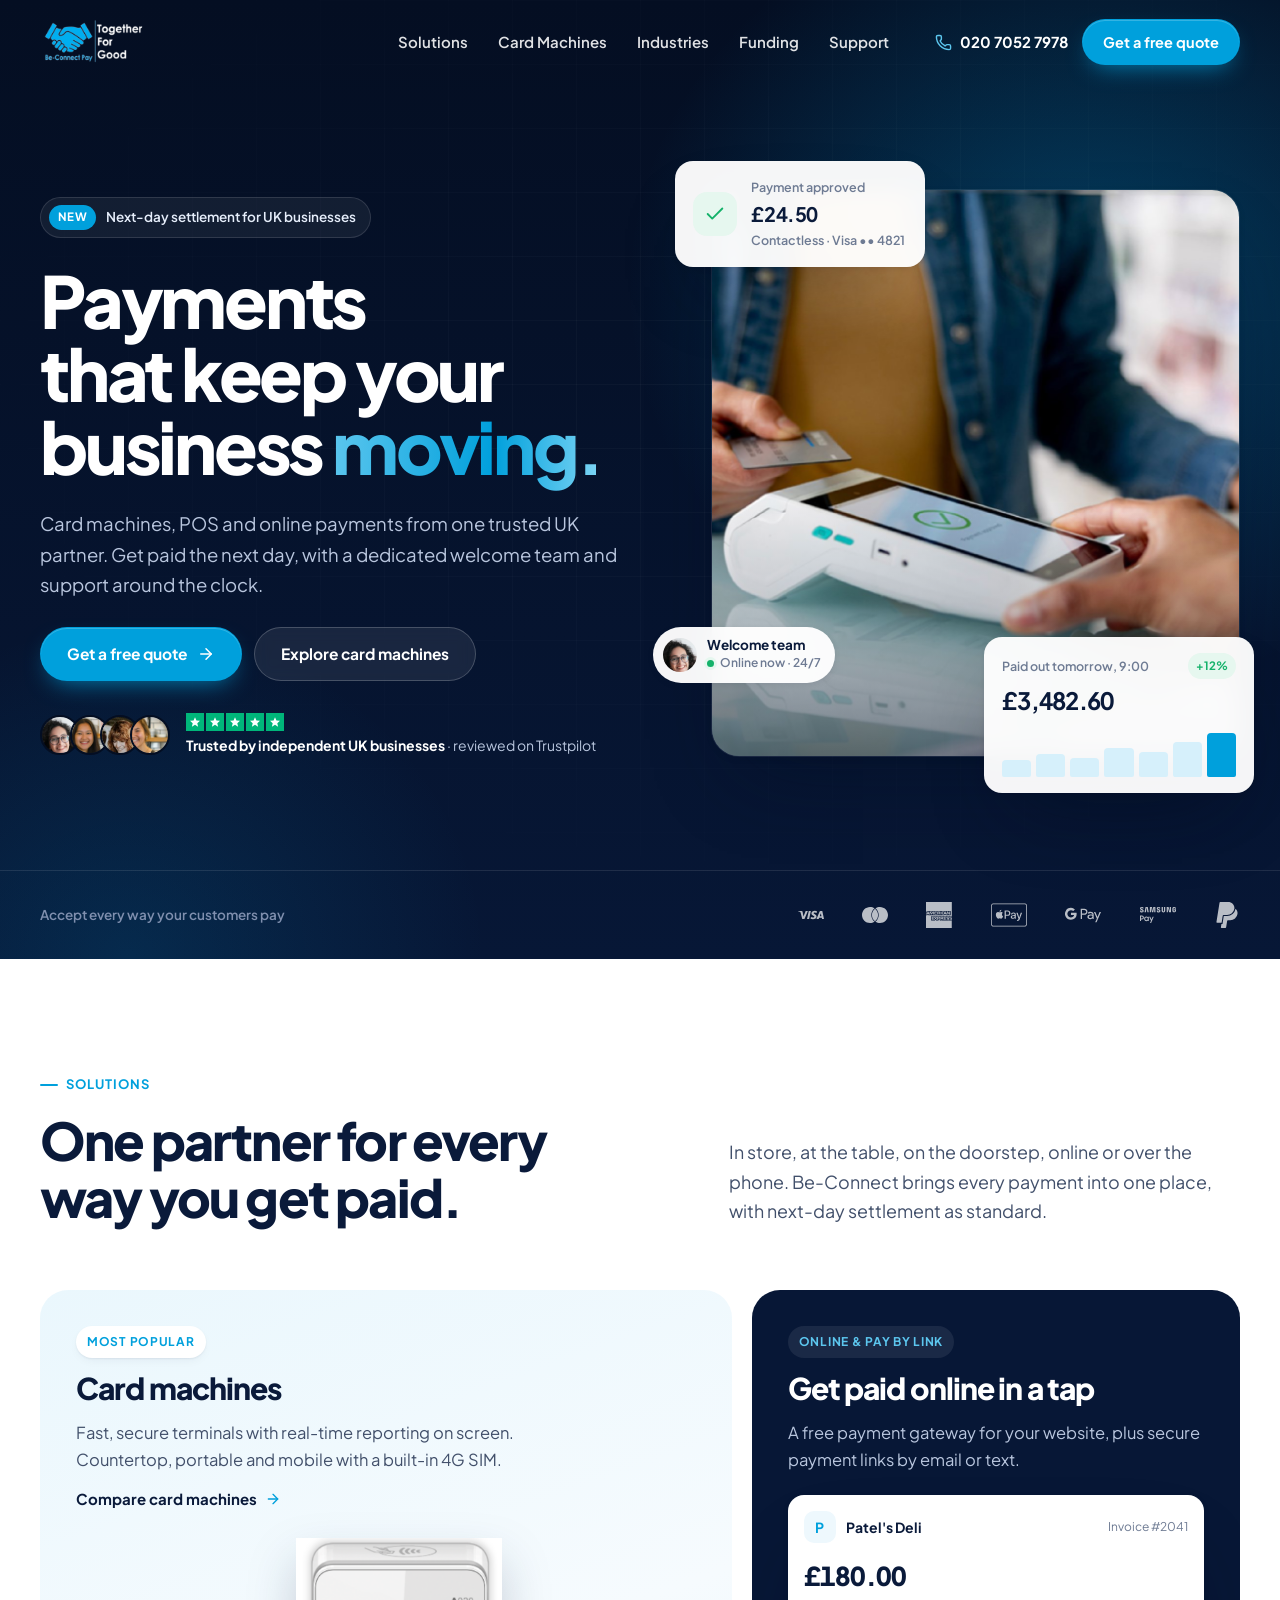
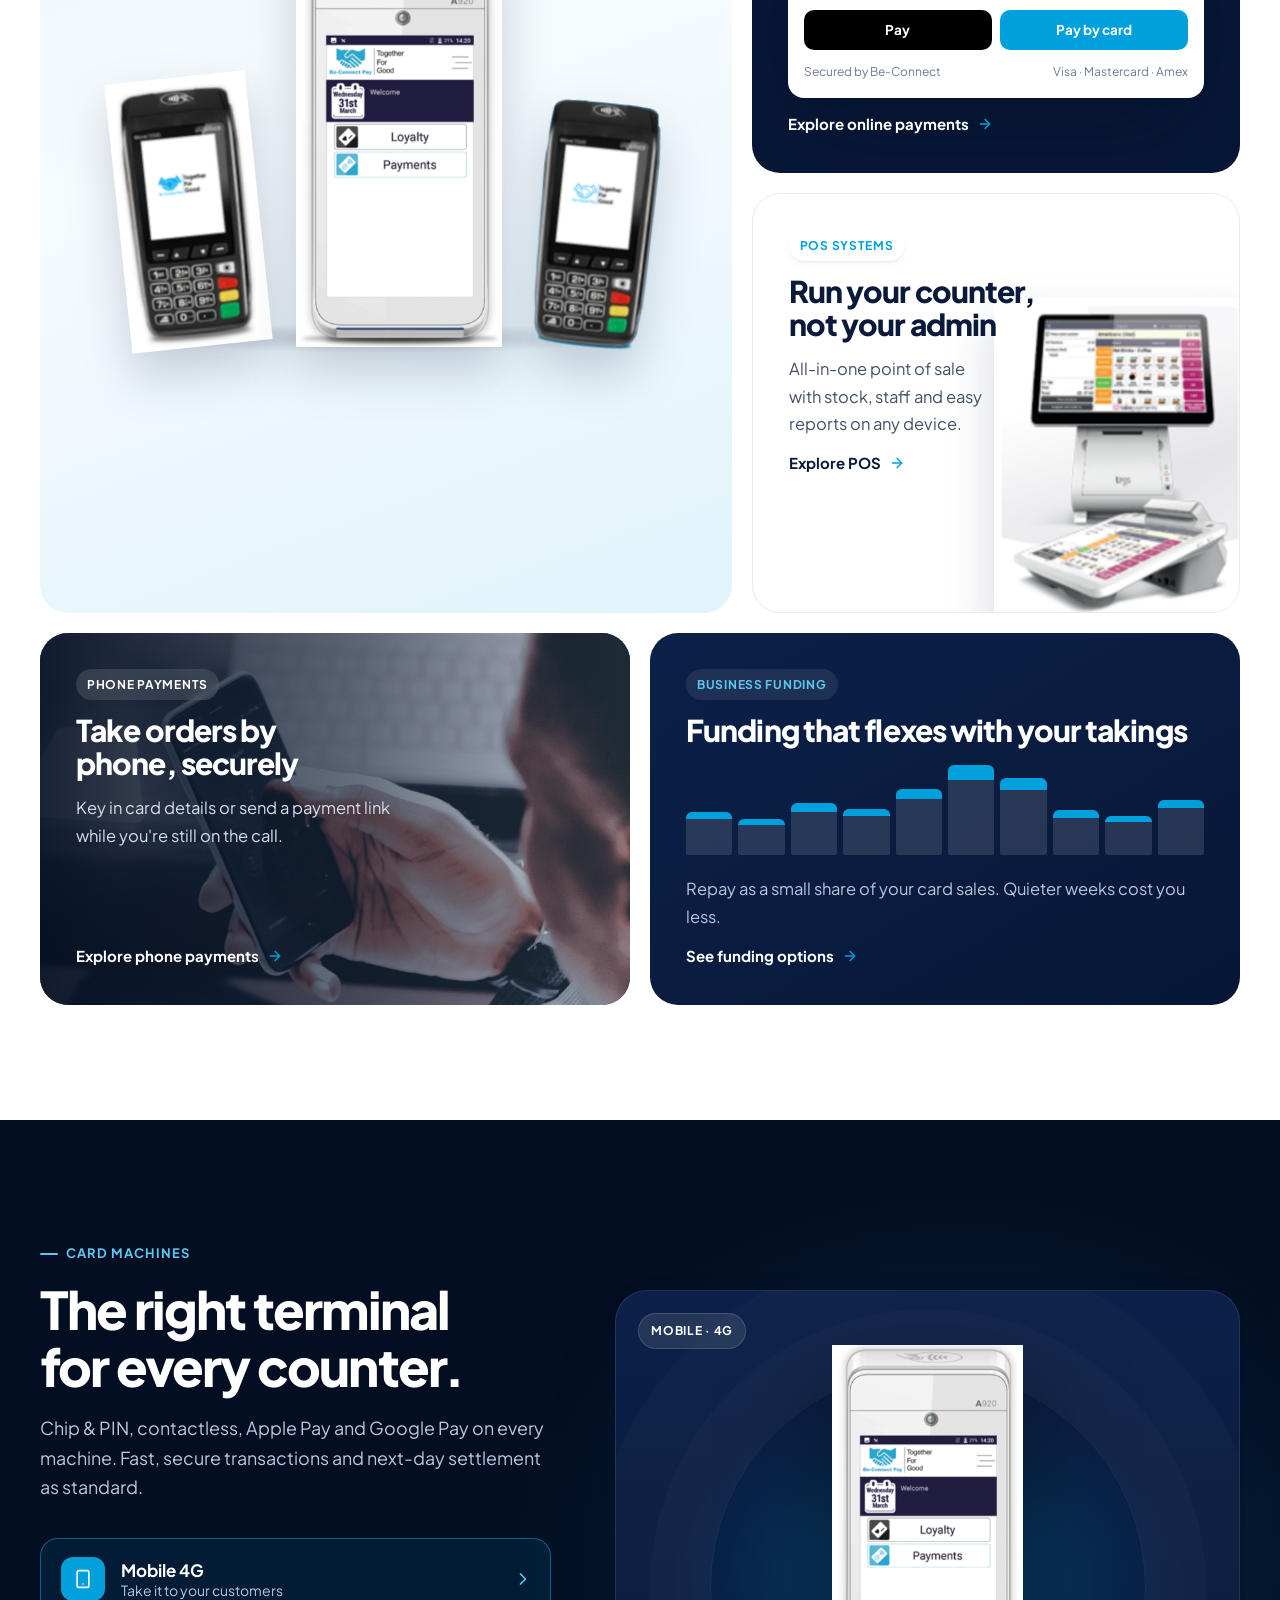
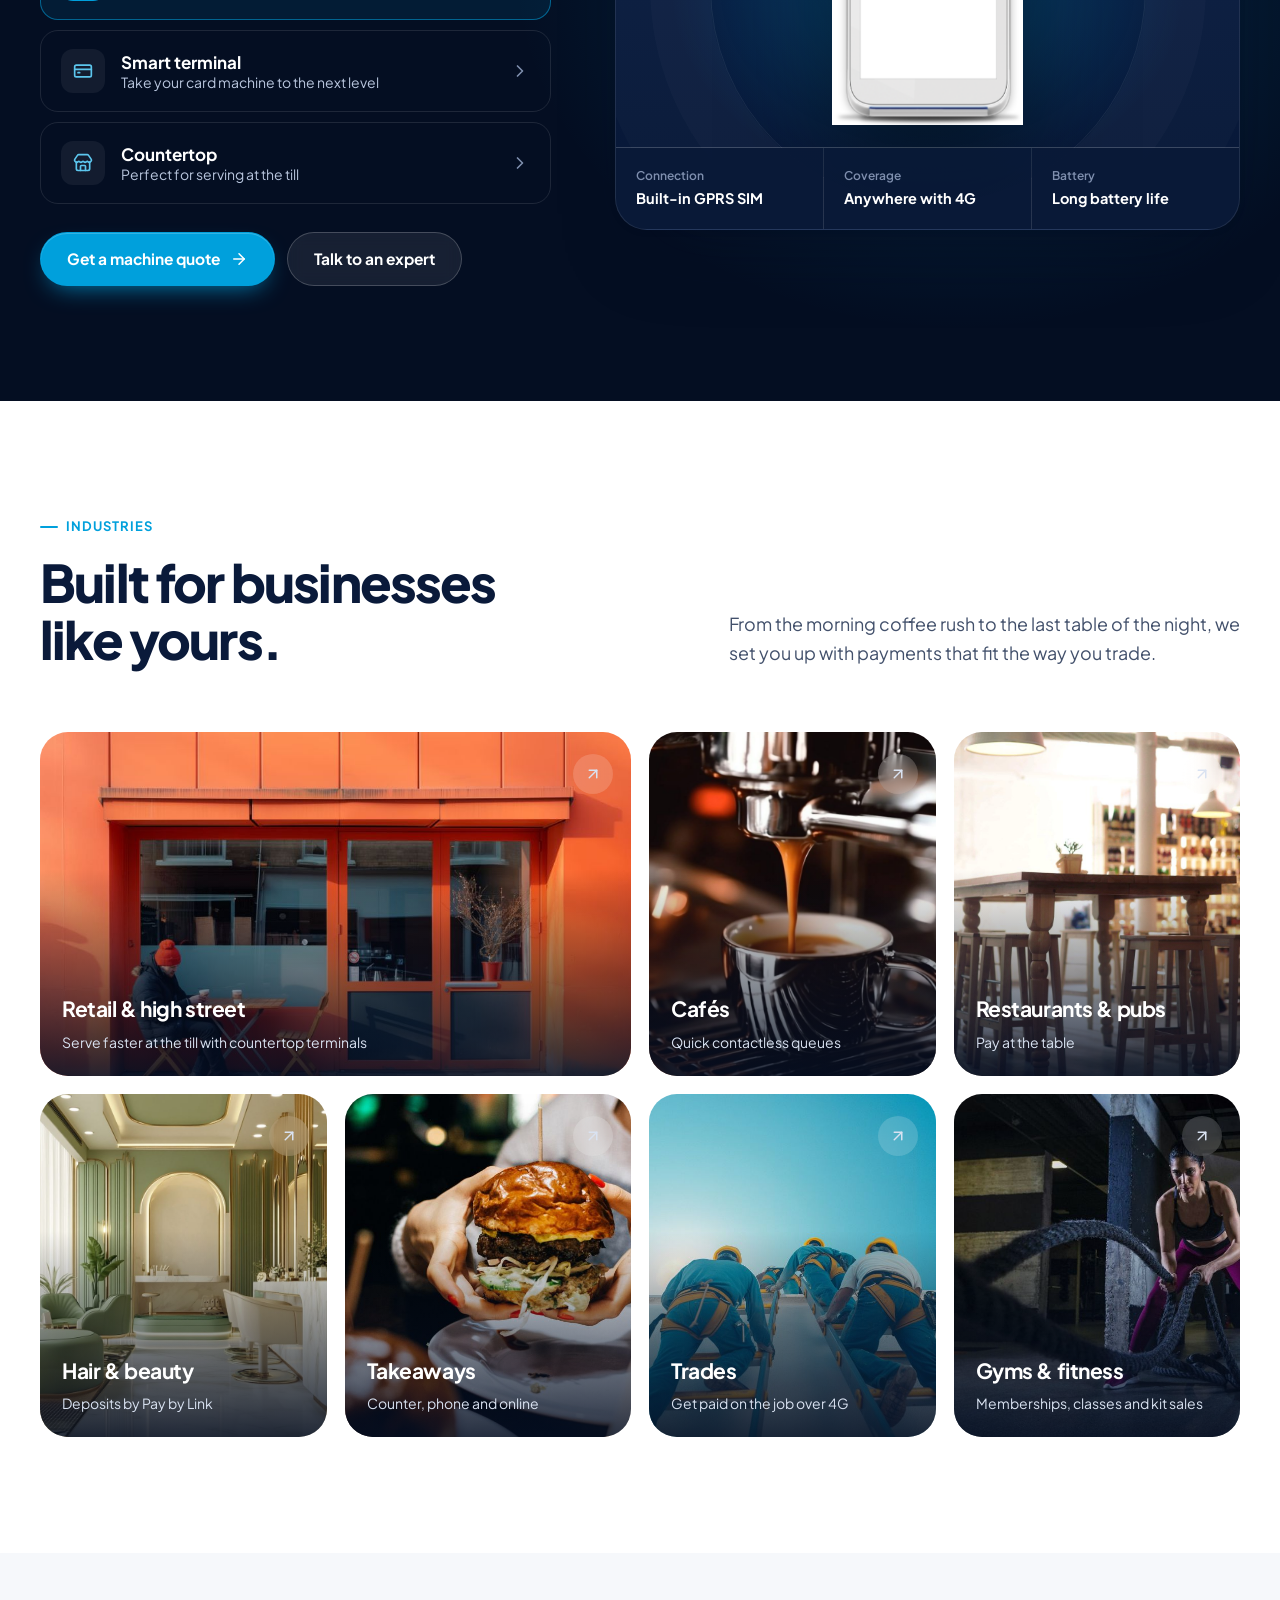
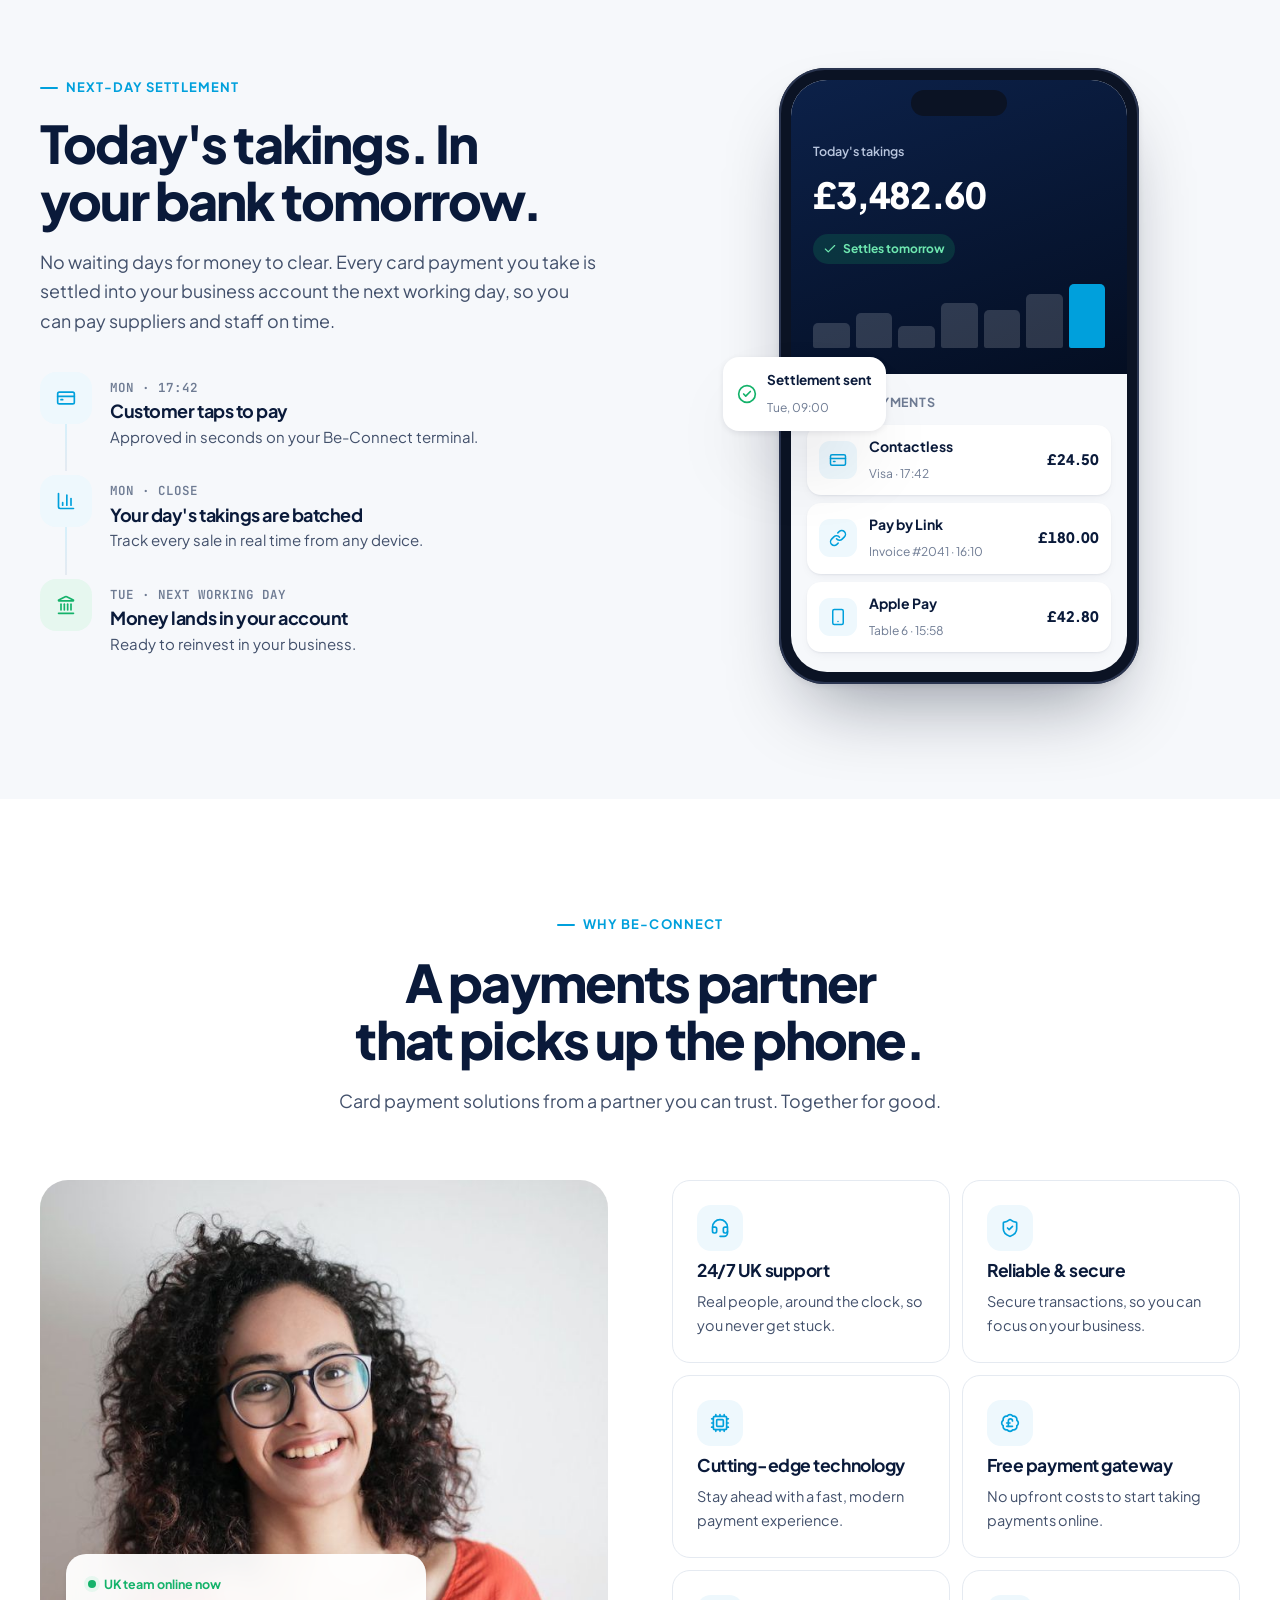
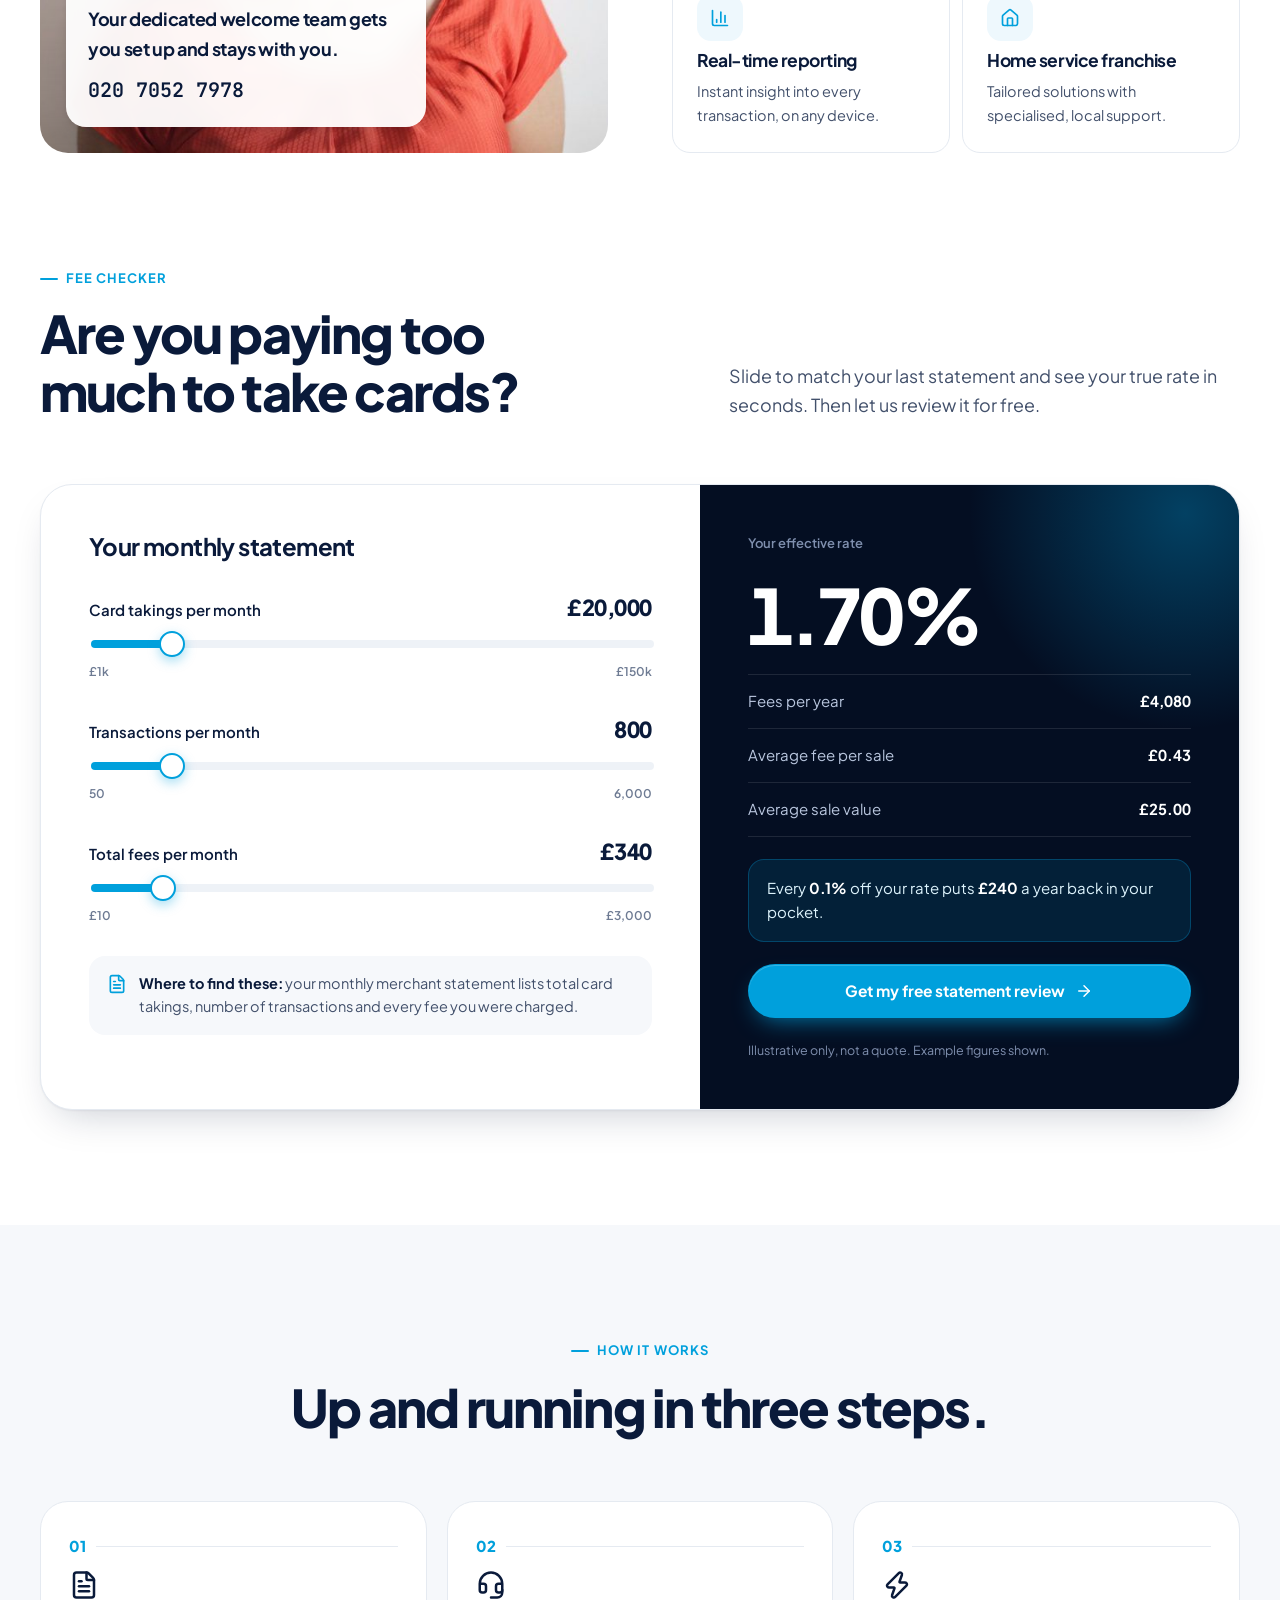
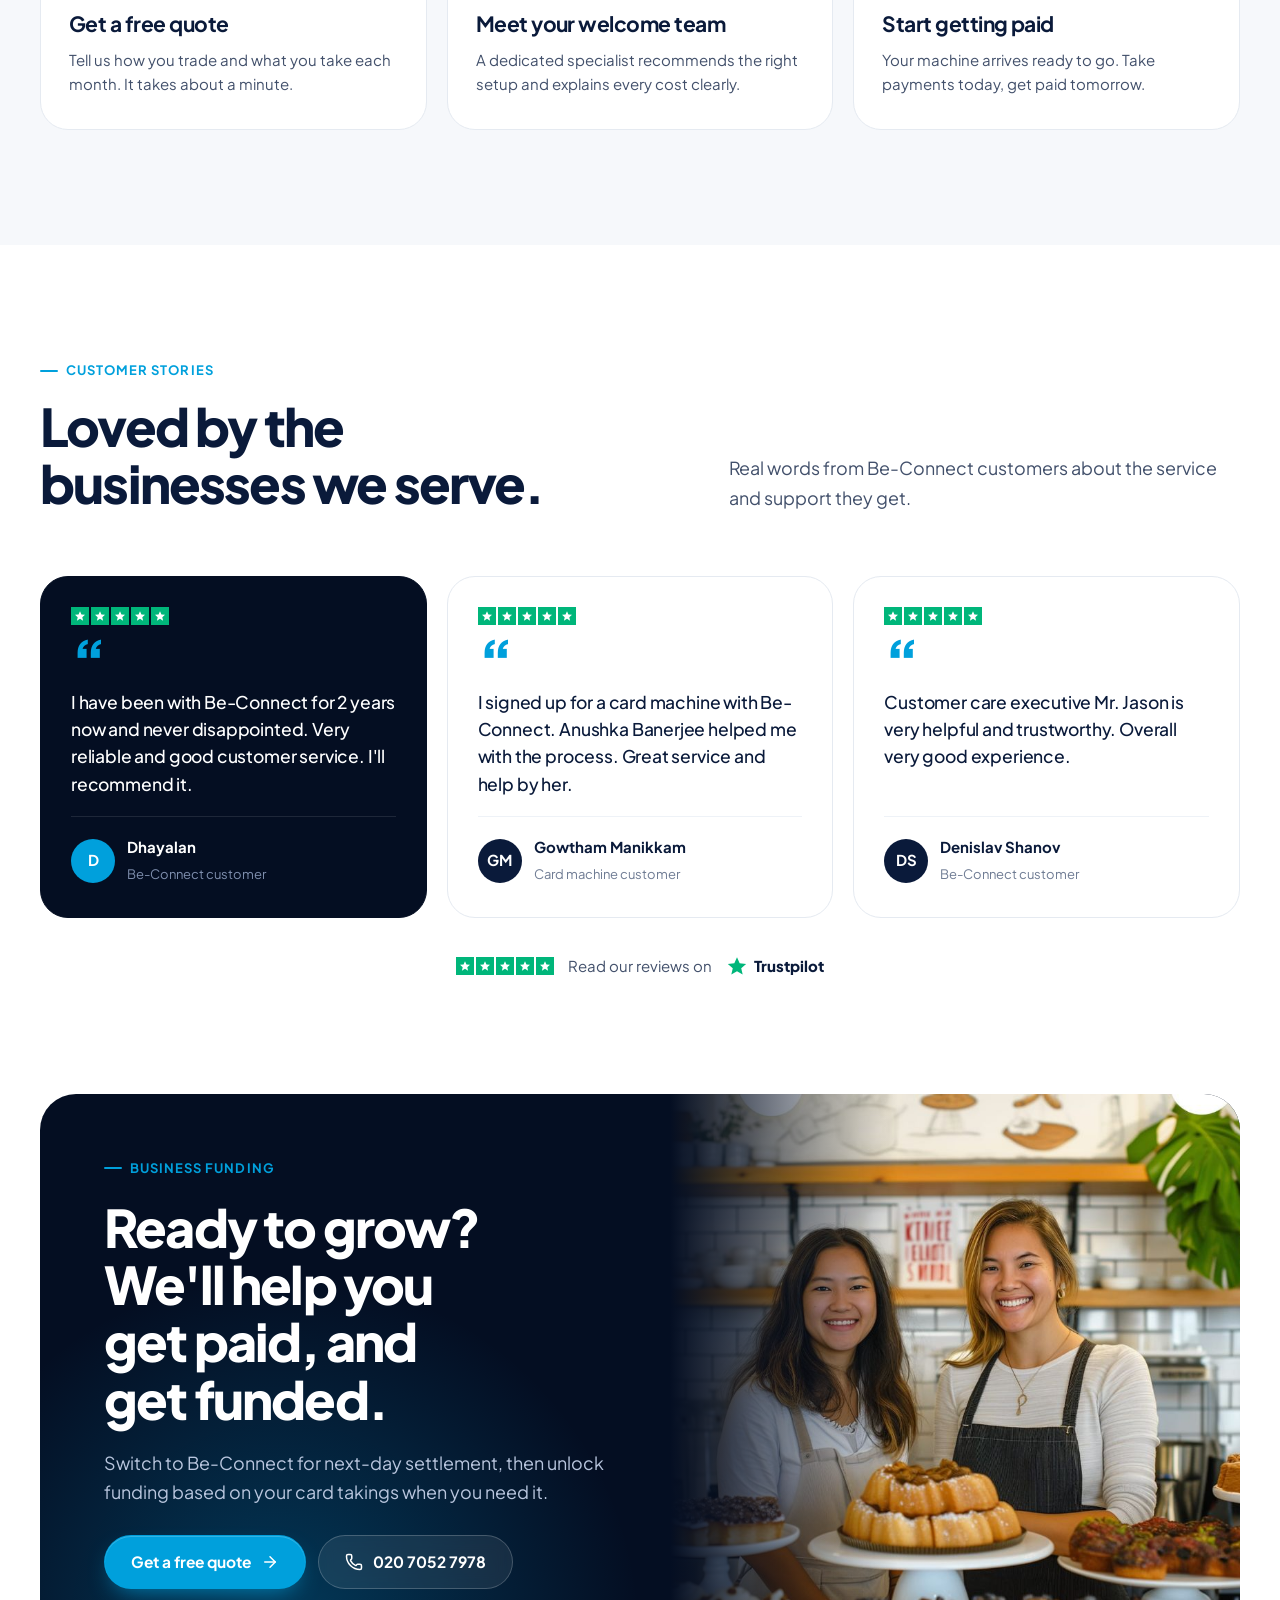
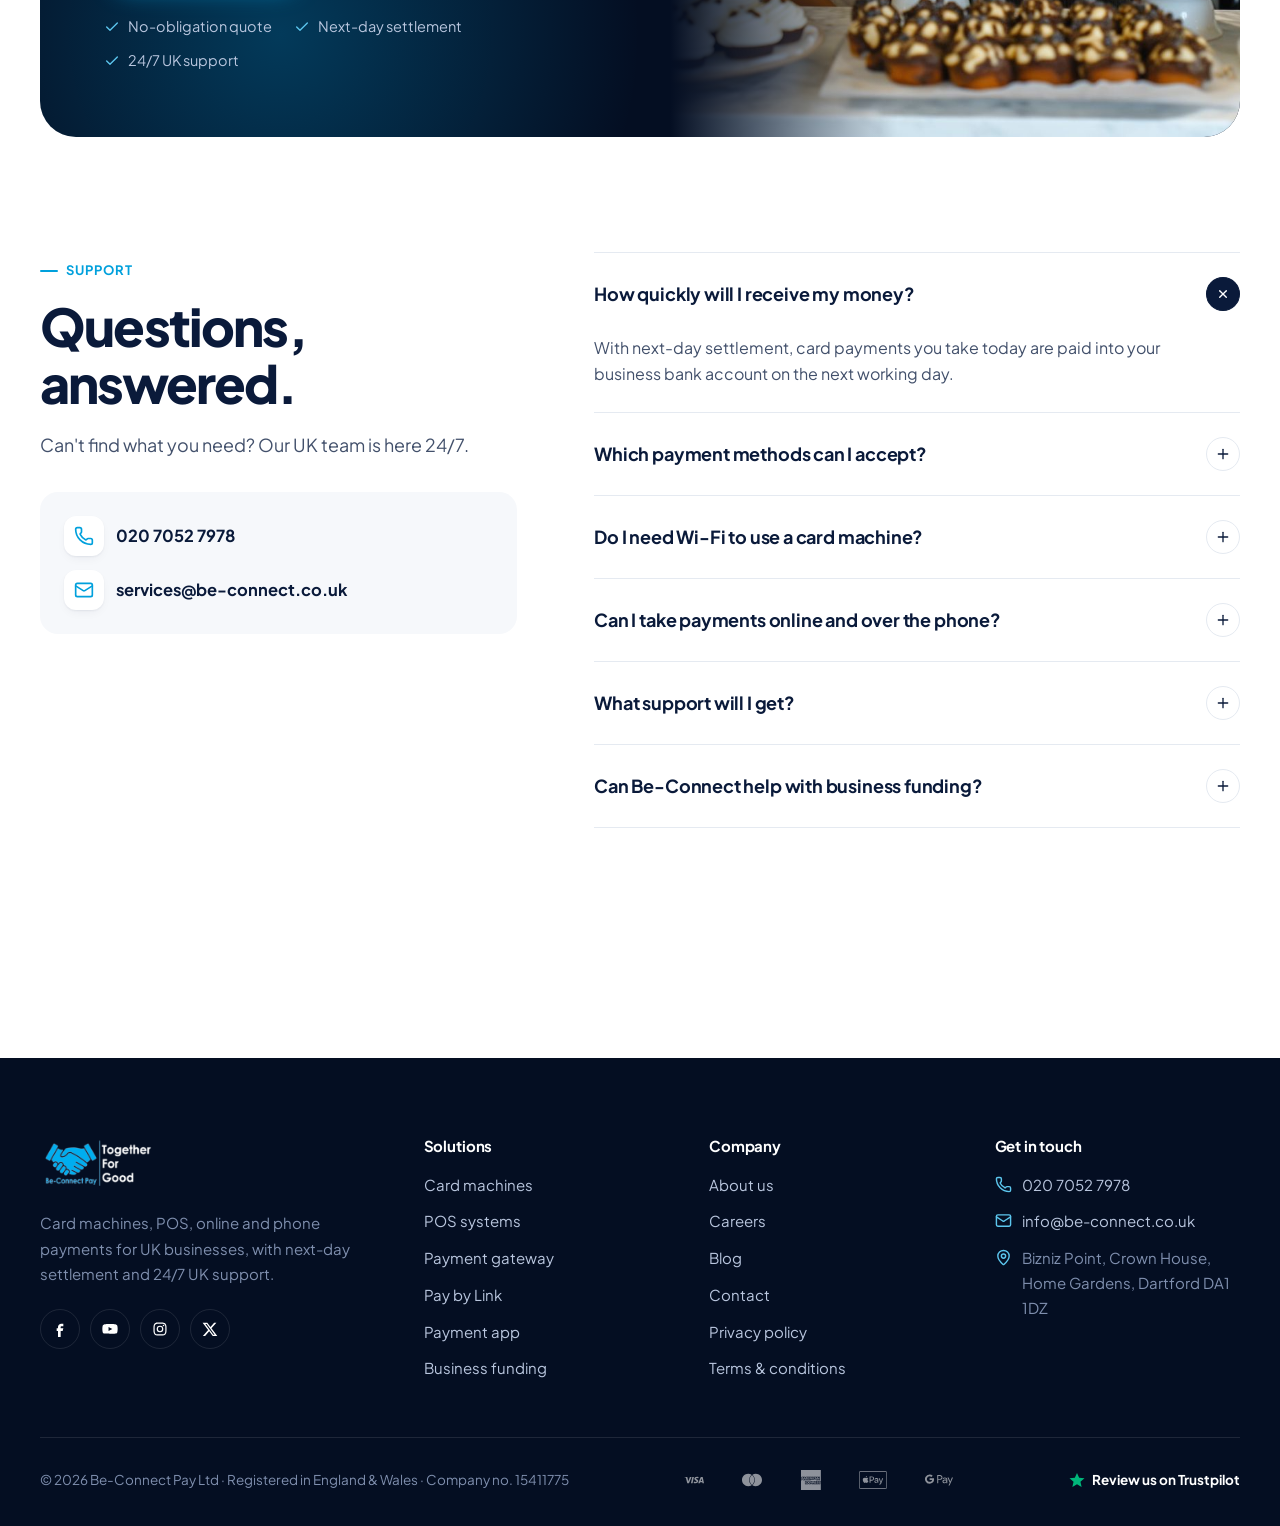
==== commit af45a6c6: "Redesign homepage as a premium fintech page with real photography Dark hero with terminal photo and " ====
--- a/index.html
+++ b/index.html
@@ -4,335 +4,532 @@
 <meta charset="utf-8">
 <meta name="viewport" content="width=device-width, initial-scale=1, viewport-fit=cover">
 <title>Be-Connect Pay Homepage</title>
-<meta name="description" content="Card machines, POS systems, online and phone payments for UK businesses. Next-day settlement and 24/7 UK support from Be-Connect Pay.">
+<meta name="description" content="Card machines, POS, online and phone payments for UK businesses. Next-day settlement and 24/7 UK support from Be-Connect Pay.">
 <link rel="preconnect" href="https://fonts.googleapis.com">
 <link rel="preconnect" href="https://fonts.gstatic.com" crossorigin>
-<link rel="stylesheet" href="https://fonts.googleapis.com/css2?family=Poppins:wght@500;600;700;800&family=DM+Sans:opsz,wght@9..40,400;9..40,500;9..40,600;9..40,700&family=Space+Mono:wght@400;700&display=swap">
+<link rel="stylesheet" href="https://fonts.googleapis.com/css2?family=Plus+Jakarta+Sans:wght@400;500;600;700;800&family=JetBrains+Mono:wght@500;600&display=swap">
 <style>
-/* Layout: reference-led fintech homepage (MBL hero + numbered sections, KYB finder + reviews, Merchant Savvy channel cards). Single light theme in Be-Connect sky blue + navy. */
+/* Layout: premium fintech homepage. Dark navy hero with product composition, light editorial sections, photo-led sectors, dark product showcase. Single light design in Be-Connect sky blue. */
 :root{
-  --sky:#00A0DC; --sky-600:#0086BA; --sky-700:#006E99; --sky-50:#E9F7FD; --sky-100:#D3EFFA;
-  --navy:#0B1F4B; --ink:#24324F; --muted:#5C6884; --line:#E2E8F0; --soft:#F5F8FC; --tint:#F1F8FD; --white:#FFFFFF;
-  --green:#12A150; --green-50:#E7F7EE; --star:#00B67A; --gold:#F5A524;
-  --f-head:"Poppins", "Segoe UI", system-ui, sans-serif;
-  --f-body:"DM Sans", "Segoe UI", system-ui, -apple-system, sans-serif;
-  --f-mono:"Space Mono", ui-monospace, "SFMono-Regular", Menlo, monospace;
-  --shadow:0 1px 2px rgb(11 31 75 / .05), 0 14px 34px -16px rgb(11 31 75 / .22);
-  --shadow-lg:0 2px 4px rgb(11 31 75 / .05), 0 30px 60px -28px rgb(11 31 75 / .35);
-  --wrap:1180px; --gutter:20px;
+  --sky:#00A0DC; --sky-hover:#0090C7; --sky-300:#5CC6EE; --sky-100:#D6F0FB; --sky-50:#EEF8FD;
+  --navy-950:#040E22; --navy-900:#071736; --navy-800:#0C2149; --navy-700:#16305F;
+  --ink:#0A1A3A; --text:#42506B; --muted:#6E7B93; --line:#E5EAF1; --line-2:#EEF2F7; --bg:#FFFFFF; --bg-2:#F6F8FB;
+  --green:#14B26A; --green-50:#E6F7EF; --tp:#00B67A;
+  --on-dark:#FFFFFF; --on-dark-2:#B9C6DE; --on-dark-3:#7F8FAE; --dark-line:rgb(255 255 255 / .1);
+  --f:"Plus Jakarta Sans", "Segoe UI", system-ui, -apple-system, sans-serif;
+  --f-mono:"JetBrains Mono", ui-monospace, "SFMono-Regular", Menlo, monospace;
+  --r-sm:12px; --r:18px; --r-lg:28px;
+  --sh-sm:0 1px 2px rgb(10 26 58 / .06), 0 4px 12px -4px rgb(10 26 58 / .08);
+  --sh:0 1px 2px rgb(10 26 58 / .05), 0 18px 40px -18px rgb(10 26 58 / .25);
+  --sh-lg:0 2px 6px rgb(4 14 34 / .08), 0 40px 80px -30px rgb(4 14 34 / .45);
+  --wrap:1200px; --gutter:20px;
   color-scheme:light;
 }
 *,*::before,*::after{box-sizing:border-box}
 [hidden]{display:none!important}
 html{scroll-behavior:smooth;-webkit-text-size-adjust:100%}
 @media (prefers-reduced-motion: reduce){ html{scroll-behavior:auto} *,*::before,*::after{animation:none!important;transition:none!important} }
-body{margin:0;background:var(--white);color:var(--ink);font-family:var(--f-body);font-size:16.5px;line-height:1.6;-webkit-font-smoothing:antialiased;overflow-x:hidden}
+body{margin:0;background:var(--bg);color:var(--text);font-family:var(--f);font-size:16.5px;line-height:1.65;-webkit-font-smoothing:antialiased;overflow-x:hidden}
 img{max-width:100%;display:block}
 a{color:inherit}
-h1,h2,h3,h4{font-family:var(--f-head);color:var(--navy);margin:0;line-height:1.15;letter-spacing:-.02em;text-wrap:balance}
+h1,h2,h3,h4{color:var(--ink);margin:0;line-height:1.1;letter-spacing:-.025em;font-weight:700;text-wrap:balance}
 p{margin:0}
-:focus-visible{outline:3px solid var(--sky);outline-offset:3px;border-radius:6px}
-.ic{width:22px;height:22px;fill:none;stroke:currentColor;stroke-width:2;stroke-linecap:round;stroke-linejoin:round;flex:none}
+button{font-family:inherit}
+:focus-visible{outline:3px solid var(--sky);outline-offset:3px;border-radius:8px}
+.ic{width:20px;height:20px;fill:none;stroke:currentColor;stroke-width:2;stroke-linecap:round;stroke-linejoin:round;flex:none}
 .wrap{width:100%;max-width:calc(var(--wrap) + var(--gutter)*2);margin-inline:auto;padding-inline:var(--gutter)}
-.mono{font-family:var(--f-mono);font-size:11.5px;letter-spacing:.14em;text-transform:uppercase}
-.sec{padding-block:clamp(64px,8vw,104px)}
-.sec.soft{background:var(--soft)}
-.num{display:block;font-family:var(--f-mono);font-size:12px;color:var(--muted);margin-bottom:10px;letter-spacing:.08em}
-.sec-head{display:grid;gap:14px;max-width:760px;margin-bottom:clamp(32px,4vw,48px)}
-.sec-head h2{font-size:clamp(28px,3.6vw,40px);font-weight:700}
-.sec-head p{color:var(--muted);font-size:17.5px;max-width:64ch}
-.sec-head.center{margin-inline:auto;text-align:center;justify-items:center}
-.sec-head .bar{width:72px;height:4px;border-radius:4px;background:linear-gradient(90deg,var(--sky) 70%,var(--sky-100) 70%)}
+.sec{padding-block:clamp(72px,9vw,128px)}
+.eyebrow{display:inline-flex;align-items:center;gap:8px;font-size:13px;font-weight:700;letter-spacing:.08em;text-transform:uppercase;color:var(--sky)}
+.eyebrow::before{content:"";width:18px;height:2px;border-radius:2px;background:currentColor}
+.h2{font-size:clamp(32px,4.4vw,52px);font-weight:800;letter-spacing:-.035em}
+.lead{font-size:clamp(17px,1.4vw,19px);color:var(--text);max-width:58ch}
+.head{display:grid;gap:18px;margin-bottom:clamp(40px,5vw,64px)}
+.head.split{grid-template-columns:minmax(0,1.1fr) minmax(0,.9fr);align-items:end;gap:28px 64px}
+.head.split .lead{justify-self:end}
+.head.center{text-align:center;justify-items:center;max-width:760px;margin-inline:auto}
+@media (max-width:860px){ .head.split{grid-template-columns:minmax(0,1fr)} .head.split .lead{justify-self:start} }
 
 /* Buttons */
-.btn{display:inline-flex;align-items:center;justify-content:center;gap:9px;min-height:50px;padding:0 24px;border-radius:10px;border:1.5px solid transparent;font:600 15.5px/1 var(--f-body);text-decoration:none;cursor:pointer;transition:background .18s,transform .18s,border-color .18s,color .18s,box-shadow .18s;white-space:nowrap}
-.btn .ic{width:18px;height:18px}
-.btn-sky{background:var(--sky);color:#fff;box-shadow:0 8px 18px -10px rgb(0 160 220 / .9)}
-.btn-sky:hover{background:var(--sky-600);transform:translateY(-1px)}
-.btn-navy{background:var(--navy);color:#fff}
-.btn-navy:hover{background:#13306E;transform:translateY(-1px)}
-.btn-line{border-color:var(--navy);color:var(--navy);background:transparent}
-.btn-line:hover{background:var(--navy);color:#fff}
-.btn-white{background:#fff;color:var(--sky-700)}
-.btn-white:hover{transform:translateY(-1px)}
-.btn-ghost-w{border-color:rgb(255 255 255 / .55);color:#fff}
-.btn-ghost-w:hover{border-color:#fff;background:rgb(255 255 255 / .08)}
-.more{display:inline-flex;align-items:center;gap:6px;color:var(--sky-600);font-weight:600;text-decoration:none;font-size:15px}
-.more .ic{width:16px;height:16px;transition:transform .18s}
-.more:hover .ic{transform:translateX(3px)}
+.btn{display:inline-flex;align-items:center;justify-content:center;gap:10px;min-height:54px;padding:0 26px;border-radius:999px;border:1.5px solid transparent;font:700 15.5px/1 var(--f);text-decoration:none;cursor:pointer;transition:background .2s,transform .2s,box-shadow .2s,border-color .2s,color .2s;white-space:nowrap}
+.btn .ic{width:18px;height:18px;transition:transform .2s}
+.btn:hover .ic.arrow{transform:translateX(3px)}
+.btn-sky{background:var(--sky);color:#fff;box-shadow:0 10px 24px -10px rgb(0 160 220 / .8),inset 0 1px 0 rgb(255 255 255 / .2)}
+.btn-sky:hover{background:var(--sky-hover);transform:translateY(-1px)}
+.btn-glass{background:rgb(255 255 255 / .08);color:#fff;border-color:rgb(255 255 255 / .2);backdrop-filter:blur(8px)}
+.btn-glass:hover{background:rgb(255 255 255 / .14);border-color:rgb(255 255 255 / .35)}
+.btn-dark{background:var(--ink);color:#fff}
+.btn-dark:hover{background:var(--navy-700);transform:translateY(-1px)}
+.btn-outline{border-color:var(--line);color:var(--ink);background:#fff}
+.btn-outline:hover{border-color:var(--ink)}
+.btn-white{background:#fff;color:var(--ink)}
+.btn-white:hover{transform:translateY(-1px);box-shadow:var(--sh)}
+.link{display:inline-flex;align-items:center;gap:8px;font-weight:700;color:var(--ink);text-decoration:none;font-size:15px}
+.link .ic{width:16px;height:16px;color:var(--sky);transition:transform .2s}
+.link:hover .ic{transform:translateX(4px)}
 
 /* Header */
-.header{position:sticky;top:env(safe-area-inset-top,0px);z-index:50;background:rgb(255 255 255 / .94);backdrop-filter:blur(10px);-webkit-backdrop-filter:blur(10px);border-bottom:1px solid var(--line)}
-.header .wrap{display:flex;align-items:center;gap:24px;min-height:80px}
-.logo{display:block;flex:none}
-.logo img{height:52px;width:auto}
-.nav{display:flex;align-items:center;gap:2px;margin-left:auto}
-.nav a{display:inline-flex;align-items:center;gap:4px;padding:10px 12px;border-radius:8px;text-decoration:none;font-family:var(--f-mono);font-size:12px;letter-spacing:.1em;text-transform:uppercase;color:var(--navy);white-space:nowrap}
-.nav a .ic{width:14px;height:14px}
-.nav a:hover{color:var(--sky-600);background:var(--sky-50)}
-.h-actions{display:flex;align-items:center;gap:8px}
-.icon-btn{display:grid;place-items:center;width:42px;height:42px;border-radius:50%;border:1px solid var(--line);color:var(--navy);background:#fff;text-decoration:none}
-.icon-btn .ic{width:18px;height:18px}
-.icon-btn:hover{border-color:var(--sky);color:var(--sky-600)}
-.h-actions .btn{min-height:44px;padding:0 18px;margin-left:6px}
-.menu-btn{display:none;margin-left:auto;width:44px;height:44px;border-radius:10px;border:1px solid var(--line);background:#fff;color:var(--navy);align-items:center;justify-content:center;cursor:pointer}
-.mobile-nav{display:none;border-top:1px solid var(--line);background:#fff}
-.mobile-nav .wrap{display:grid;padding-block:8px 18px}
-.mobile-nav a:not(.btn){padding:14px 2px;border-bottom:1px solid var(--line);text-decoration:none;font-weight:600;color:var(--navy)}
-.mobile-nav .btn{margin-top:14px}
-.header.open .mobile-nav{display:block}
-@media (max-width:1180px){ .h-actions .icon-btn{display:none} }
-@media (max-width:980px){ .nav,.h-actions{display:none} .menu-btn{display:inline-flex} .logo img{height:46px} }
+.header{position:fixed;top:0;left:0;right:0;z-index:60;padding-top:env(safe-area-inset-top,0px);transition:background .3s,box-shadow .3s,border-color .3s;border-bottom:1px solid transparent}
+.header .wrap{display:flex;align-items:center;gap:20px;height:84px;transition:height .3s}
+.logo{flex:none;display:block;height:48px}
+.logo img{height:48px;width:auto}
+.logo .lg-d{display:none}
+.nav{display:flex;gap:2px;margin-left:auto}
+.nav a{padding:10px 14px;border-radius:999px;color:var(--on-dark);text-decoration:none;font-weight:600;font-size:15px;opacity:.88;transition:background .2s,opacity .2s,color .2s;white-space:nowrap}
+.nav a:hover{opacity:1;background:rgb(255 255 255 / .08)}
+.h-cta{display:flex;align-items:center;gap:14px;margin-left:12px}
+.h-phone{display:inline-flex;align-items:center;gap:8px;color:var(--on-dark);text-decoration:none;font-weight:700;font-size:15px;white-space:nowrap}
+.h-phone .ic{width:17px;height:17px;color:var(--sky-300)}
+.h-cta .btn{min-height:46px;padding:0 20px;font-size:14.5px}
+.menu-btn{display:none;margin-left:auto;width:46px;height:46px;border-radius:50%;border:1px solid rgb(255 255 255 / .25);background:rgb(255 255 255 / .06);color:#fff;align-items:center;justify-content:center;cursor:pointer}
+.header.solid{background:rgb(255 255 255 / .92);backdrop-filter:saturate(1.6) blur(14px);-webkit-backdrop-filter:saturate(1.6) blur(14px);border-color:var(--line)}
+.header.solid .wrap{height:72px}
+.header.solid .logo .lg-l{display:none}
+.header.solid .logo .lg-d{display:block}
+.header.solid .nav a,.header.solid .h-phone{color:var(--ink)}
+.header.solid .nav a:hover{background:var(--bg-2)}
+.header.solid .h-phone .ic{color:var(--sky)}
+.header.solid .menu-btn{border-color:var(--line);background:#fff;color:var(--ink)}
+@media (max-width:1100px){ .h-phone{display:none} }
+@media (max-width:940px){ .nav,.h-cta{display:none} .menu-btn{display:inline-flex} .logo,.logo img{height:42px} }
+
+/* Mobile drawer */
+.drawer{position:fixed;inset:0;z-index:70;background:var(--navy-950);color:#fff;display:flex;flex-direction:column;padding:calc(env(safe-area-inset-top,0px) + 18px) 20px calc(env(safe-area-inset-bottom,0px) + 24px);transform:translateY(-100%);transition:transform .45s cubic-bezier(.7,0,.2,1);visibility:hidden}
+.drawer.open{transform:none;visibility:visible}
+.drawer-top{display:flex;justify-content:space-between;align-items:center}
+.drawer-top img{height:42px;width:auto}
+.drawer nav{display:grid;margin-top:36px}
+.drawer nav a{display:flex;justify-content:space-between;align-items:center;padding:18px 0;border-bottom:1px solid var(--dark-line);color:#fff;text-decoration:none;font-size:24px;font-weight:700;letter-spacing:-.02em}
+.drawer nav a .ic{color:var(--sky-300)}
+.drawer .bottom{margin-top:auto;display:grid;gap:12px}
+.drawer .bottom .btn{width:100%}
+.drawer .meta{color:var(--on-dark-2);font-size:14px;text-align:center;margin-top:6px}
 
 /* Hero */
-.hero{position:relative;background:linear-gradient(180deg,#F3FAFE 0%,#EAF6FC 100%);overflow:hidden}
-.hero-grid{display:grid;grid-template-columns:minmax(0,1.1fr) minmax(0,.9fr);min-height:560px}
-.hero-copy{display:grid;align-content:center;gap:22px;padding-block:clamp(48px,6vw,80px);padding-right:clamp(24px,4vw,56px);min-width:0}
-.pill{justify-self:start;display:inline-flex;align-items:center;gap:8px;padding:6px 12px;border-radius:999px;background:var(--sky-100);color:var(--sky-700)}
-.hero h1{font-size:clamp(36px,4.4vw,56px);font-weight:700;letter-spacing:-.03em}
-.hero h1 span{display:block;color:var(--sky)}
-.hero .lede{font-size:18px;color:var(--ink);max-width:52ch}
-.checks{display:flex;flex-wrap:wrap;gap:10px 22px;list-style:none;margin:0;padding:0;color:var(--navy)}
-.checks li{display:inline-flex;align-items:center;gap:7px}
-.checks .ic{width:15px;height:15px;color:var(--sky);stroke-width:3}
+.hero{position:relative;background:var(--navy-950);color:var(--on-dark-2);overflow:hidden;padding-top:calc(84px + env(safe-area-inset-top,0px))}
+.hero::before{content:"";position:absolute;inset:0;background:
+  radial-gradient(60% 70% at 85% 30%,rgb(0 160 220 / .32),transparent 60%),
+  radial-gradient(40% 50% at 10% 100%,rgb(0 160 220 / .14),transparent 70%),
+  linear-gradient(180deg,var(--navy-950),var(--navy-900));pointer-events:none}
+.hero::after{content:"";position:absolute;inset:0;background-image:linear-gradient(rgb(255 255 255 / .035) 1px,transparent 1px),linear-gradient(90deg,rgb(255 255 255 / .035) 1px,transparent 1px);background-size:64px 64px;mask-image:radial-gradient(70% 60% at 60% 40%,#000,transparent);-webkit-mask-image:radial-gradient(70% 60% at 60% 40%,#000,transparent);pointer-events:none}
+.hero-grid{position:relative;z-index:1;display:grid;grid-template-columns:minmax(0,1.02fr) minmax(0,.98fr);gap:clamp(40px,5vw,72px);align-items:center;padding-block:clamp(48px,6vw,88px) clamp(56px,6vw,80px)}
+.hero-copy{display:grid;gap:26px;min-width:0}
+.chip{justify-self:start;display:inline-flex;align-items:center;gap:10px;padding:7px 14px 7px 8px;border-radius:999px;background:rgb(255 255 255 / .06);border:1px solid rgb(255 255 255 / .12);color:#E6EEFB;font-size:13.5px;font-weight:600}
+.chip b{display:inline-grid;place-items:center;padding:3px 9px;border-radius:999px;background:var(--sky);color:#fff;font-size:11.5px;letter-spacing:.04em}
+.hero h1{color:#fff;font-size:clamp(42px,5.6vw,74px);font-weight:800;letter-spacing:-.045em;line-height:1.02}
+.hero h1 em{font-style:normal;background:linear-gradient(92deg,#5CC6EE 0%,#00A0DC 60%,#7FD6F5 100%);-webkit-background-clip:text;background-clip:text;color:transparent}
+.hero .lead{color:var(--on-dark-2);font-size:clamp(17px,1.45vw,19.5px)}
 .hero-actions{display:flex;gap:12px;flex-wrap:wrap}
-.hero-note{display:flex;align-items:center;gap:12px;flex-wrap:wrap;color:var(--muted)}
-.tp-stars{display:inline-flex;gap:2px}
-.tp-stars i{display:grid;place-items:center;width:20px;height:20px;background:var(--star)}
-.tp-stars svg{width:14px;height:14px;fill:#fff}
-.hero-media{position:relative;margin-right:calc(-1 * max(var(--gutter), (100vw - var(--wrap)) / 2));min-height:100%}
-.hero-media img{position:absolute;inset:0;width:100%;height:100%;object-fit:cover;object-position:40% 55%}
-.hero-media::before{content:"";position:absolute;inset:0;z-index:1;background:linear-gradient(90deg,#EEF8FD 0%,rgb(238 248 253 / 0) 18%);pointer-events:none}
-.float-card{position:absolute;z-index:2;left:28px;bottom:32px;display:flex;align-items:center;gap:12px;padding:14px 18px 14px 14px;border-radius:14px;background:#fff;box-shadow:var(--shadow-lg)}
-.float-card .tick{display:grid;place-items:center;width:40px;height:40px;border-radius:50%;background:var(--green-50);color:var(--green)}
-.float-card .tick .ic{width:20px;height:20px;stroke-width:3}
-.float-card b{display:block;font-family:var(--f-head);color:var(--navy);font-size:15px}
-.float-card span{font-size:13px;color:var(--muted)}
-@media (max-width:900px){
+.proof{display:flex;align-items:center;gap:16px;flex-wrap:wrap;padding-top:6px}
+.faces{display:flex}
+.faces img{width:40px;height:40px;border-radius:50%;border:2.5px solid var(--navy-950);object-fit:cover;margin-left:-10px}
+.faces img:first-child{margin-left:0}
+.proof-text{display:grid;gap:3px;font-size:14px;color:var(--on-dark-2)}
+.proof-text strong{color:#fff;font-weight:700}
+.stars{display:inline-flex;gap:2px;vertical-align:middle}
+.stars i{display:grid;place-items:center;width:18px;height:18px;background:var(--tp)}
+.stars svg{width:12px;height:12px;fill:#fff}
+
+.hero-visual{position:relative;min-width:0;padding:28px 0 36px 28px}
+.hero-photo{position:relative;border-radius:var(--r-lg);overflow:hidden;aspect-ratio:4/4.3;box-shadow:var(--sh-lg);border:1px solid rgb(255 255 255 / .08)}
+.hero-photo img{width:100%;height:100%;object-fit:cover;object-position:52% 60%}
+.hero-photo::after{content:"";position:absolute;inset:0;background:linear-gradient(180deg,transparent 55%,rgb(4 14 34 / .45))}
+.fcard{position:absolute;z-index:2;background:rgb(255 255 255 / .96);color:var(--ink);border-radius:18px;box-shadow:var(--sh-lg);padding:16px 18px;backdrop-filter:blur(10px);animation:float 7s ease-in-out infinite}
+.fcard small{display:block;color:var(--muted);font-size:12.5px;font-weight:600}
+.fc-pay{top:0;left:-8px;display:flex;align-items:center;gap:14px;min-width:250px}
+.fc-pay .tick{display:grid;place-items:center;width:44px;height:44px;border-radius:14px;background:var(--green-50);color:var(--green)}
+.fc-pay .tick .ic{width:22px;height:22px;stroke-width:2.6}
+.fc-pay b{display:block;font-size:20px;letter-spacing:-.02em;font-variant-numeric:tabular-nums}
+.fc-settle{right:-14px;bottom:0;width:270px;animation-delay:-3.5s}
+.fc-settle .row{display:flex;justify-content:space-between;align-items:center;gap:8px}
+.fc-settle b{display:block;font-size:24px;letter-spacing:-.03em;margin-top:2px;font-variant-numeric:tabular-nums}
+.fc-settle .pill{font-size:11.5px;font-weight:700;color:var(--green);background:var(--green-50);padding:4px 8px;border-radius:999px}
+.spark{display:flex;align-items:flex-end;gap:5px;height:44px;margin-top:12px}
+.spark i{flex:1;border-radius:4px 4px 2px 2px;background:var(--sky-100)}
+.spark i:last-child{background:var(--sky)}
+.fc-support{left:-30px;bottom:110px;display:flex;align-items:center;gap:10px;padding:10px 14px 10px 10px;border-radius:999px;animation-delay:-1.8s}
+.fc-support img{width:34px;height:34px;border-radius:50%;object-fit:cover}
+.fc-support b{font-size:13.5px;display:block;line-height:1.2}
+.fc-support small{display:flex;align-items:center;gap:6px;font-size:12px}
+.fc-support small::before{content:"";width:7px;height:7px;border-radius:50%;background:var(--green);box-shadow:0 0 0 3px var(--green-50)}
+@keyframes float{0%,100%{transform:translateY(0)}50%{transform:translateY(-8px)}}
+
+.logos{position:relative;z-index:1;border-top:1px solid var(--dark-line)}
+.logos .wrap{display:flex;align-items:center;justify-content:space-between;gap:20px 40px;flex-wrap:wrap;padding-block:26px}
+.logos span{font-size:13.5px;color:var(--on-dark-3);font-weight:600}
+.logo-row{display:flex;align-items:center;gap:clamp(18px,3vw,40px);flex-wrap:wrap}
+.logo-row svg{height:26px;width:auto;fill:#fff;opacity:.72;transition:opacity .2s}
+.logo-row svg.w{height:36px}
+.logo-row svg:hover{opacity:1}
+
+@media (max-width:980px){
   .hero-grid{grid-template-columns:minmax(0,1fr)}
-  .hero-copy{padding-right:0}
-  .hero-media{margin-right:calc(-1 * var(--gutter));margin-left:calc(-1 * var(--gutter));min-height:300px}
-  .hero-media::before{display:none}
+  .hero-visual{padding:24px 8px 30px;max-width:560px;width:100%;justify-self:center}
+  .fc-pay{left:-4px}
+  .fc-settle{right:-4px}
+  .fc-support{left:-4px}
 }
-
-/* Payment logos band */
-.logos{background:#EEF1F5;border-block:1px solid var(--line)}
-.logos .wrap{display:flex;align-items:center;justify-content:space-between;gap:18px 28px;flex-wrap:wrap;padding-block:22px}
-.logos .mono{color:var(--muted)}
-.logo-row{display:flex;align-items:center;gap:10px;flex-wrap:wrap}
-.chip{display:grid;place-items:center;height:46px;min-width:74px;padding:0 12px;border-radius:8px;background:#fff;border:1px solid var(--line)}
-.chip svg{height:30px;width:auto}
-.chip.w svg{height:40px}
-
-/* Finder (KYB style) */
-.finder{max-width:900px;margin-inline:auto;background:#fff;border:1px solid var(--line);border-radius:18px;box-shadow:var(--shadow);padding:clamp(20px,3.4vw,36px);display:grid;gap:22px;text-align:center}
-.tabs{display:flex;justify-content:center;flex-wrap:wrap;gap:8px}
-.tab{min-height:44px;padding:0 18px;border-radius:999px;border:1px solid var(--line);background:#fff;color:var(--navy);font:600 14.5px var(--f-body);cursor:pointer}
-.tab:hover{border-color:var(--navy)}
-.tab[aria-selected="true"]{background:var(--navy);border-color:var(--navy);color:#fff}
-.finder h3{font-size:21px}
-.finder .sub{color:var(--muted);font-size:14.5px;margin-top:6px}
-.finder .sub a{color:var(--sky-600);font-weight:600;text-decoration:none}
-.biz{display:flex;justify-content:center;flex-wrap:wrap;gap:8px}
-.biz button{min-height:40px;padding:0 15px;border-radius:999px;border:1px solid var(--line);background:#fff;color:var(--ink);font:500 14px var(--f-body);cursor:pointer}
-.biz button:hover{border-color:var(--sky)}
-.biz button[aria-pressed="true"]{background:var(--sky-50);border-color:var(--sky-100);color:var(--sky-700);font-weight:700}
-.result{display:grid;grid-template-columns:auto minmax(0,1fr);gap:18px;align-items:start;text-align:left;padding:22px;border-radius:14px;background:var(--tint);border:1px solid var(--sky-100)}
-.result .ri{display:grid;place-items:center;width:52px;height:52px;border-radius:12px;background:#fff;color:var(--sky-600);box-shadow:var(--shadow)}
-.result h4{font-size:18px}
-.result p{color:var(--muted);font-size:15px;margin-block:6px 14px;max-width:62ch}
-.result .btn{min-height:44px;padding:0 18px}
-@media (max-width:520px){ .result{grid-template-columns:minmax(0,1fr)} }
-
-/* Why cards (MBL style, numbered sections) */
-.why{display:grid;grid-template-columns:repeat(3,minmax(0,1fr));gap:16px}
-.why-card{display:grid;gap:10px;align-content:start;padding:26px;background:#fff;border-radius:6px;border-top:3px solid var(--sky);box-shadow:var(--shadow)}
-.why-card .ic{color:var(--sky-600)}
-.why-card h3{font-size:17px;font-weight:600}
-.why-card p{color:var(--muted);font-size:14.5px}
-.callout{margin-top:22px;display:grid;grid-template-columns:repeat(2,minmax(0,1fr));gap:28px;padding:28px 32px;background:#fff;border-left:3px solid var(--sky);border-radius:6px;box-shadow:var(--shadow)}
-.callout h3{grid-column:1/-1;font-size:19px}
-.callout p{font-size:15px;color:var(--muted)}
-.callout b{color:var(--navy)}
-@media (max-width:900px){ .why{grid-template-columns:repeat(2,minmax(0,1fr))} .callout{grid-template-columns:minmax(0,1fr)} }
-@media (max-width:560px){ .why{grid-template-columns:minmax(0,1fr)} }
-
-/* Channel cards (Merchant Savvy style) */
-.channels{display:grid;grid-template-columns:repeat(4,minmax(0,1fr));gap:18px;padding-top:70px}
-.channel{position:relative;display:grid;grid-template-rows:auto auto auto 1fr auto;gap:10px;padding:96px 22px 24px;background:#fff;border:1px solid var(--line);border-radius:14px;text-align:center;min-width:0;transition:box-shadow .2s,border-color .2s}
-.channel:hover{box-shadow:var(--shadow);border-color:var(--sky-100)}
-.channel .pic{position:absolute;left:0;right:0;top:-64px;height:150px;display:grid;place-items:end center;mix-blend-mode:multiply}
-.channel .pic img{max-height:150px;width:auto}
-.channel h3{font-size:21px;font-weight:600}
-.channel .lead{color:var(--ink);font-size:14.5px}
-.channel ul{list-style:none;margin:6px 0 0;padding:0;display:grid;gap:10px;text-align:left}
-.channel li{display:flex;gap:8px;font-size:14px;color:var(--ink);line-height:1.5}
-.channel li .ic{width:16px;height:16px;color:var(--navy);margin-top:3px;stroke-width:2.6}
-.channel .more{justify-self:center;margin-top:8px}
-@media (max-width:1060px){ .channels{grid-template-columns:repeat(2,minmax(0,1fr));row-gap:96px} }
-@media (max-width:560px){ .channels{grid-template-columns:minmax(0,1fr)} }
-
-/* Card machines */
-.machines{display:grid;grid-template-columns:repeat(3,minmax(0,1fr));gap:20px}
-.machine{display:grid;grid-template-rows:auto auto 1fr auto;gap:14px;background:#fff;border:1px solid var(--line);border-radius:16px;overflow:hidden;min-width:0}
-.machine.feat{border-color:var(--sky);box-shadow:0 0 0 1px var(--sky),var(--shadow)}
-.machine .stage{position:relative;display:grid;place-items:center;height:250px;background:radial-gradient(circle at 50% 80%,#fff 0,#fff 30%,var(--sky-50) 75%)}
-.machine .stage img{max-height:210px;width:auto;mix-blend-mode:multiply}
-.machine .tag{position:absolute;top:14px;left:14px;padding:5px 10px;border-radius:999px;background:var(--navy);color:#fff}
-.machine .body{display:grid;gap:12px;padding:0 24px}
-.machine .kind{color:var(--sky-600)}
-.machine h3{font-size:20px;font-weight:600}
-.machine ul{list-style:none;margin:0;padding:0;display:grid;gap:9px}
-.machine li{display:flex;align-items:flex-start;gap:9px;font-size:15px}
-.machine li .ok{display:grid;place-items:center;width:20px;height:20px;border-radius:50%;background:var(--green-50);color:var(--green);flex:none;margin-top:2px}
-.machine li .ok .ic{width:12px;height:12px;stroke-width:3.2}
-.machine .foot{padding:8px 24px 24px}
-.machine .btn{width:100%}
-@media (max-width:960px){ .machines{grid-template-columns:minmax(0,1fr)} .machine{grid-template-columns:240px minmax(0,1fr);grid-template-rows:auto} .machine .stage{grid-row:span 3;height:100%} .machine .body{padding:24px 24px 0 0} .machine .foot{padding:0 24px 24px 0} }
-@media (max-width:600px){ .machine{grid-template-columns:minmax(0,1fr)} .machine .stage{grid-row:auto;height:230px} .machine .body{padding:0 20px} .machine .foot{padding:4px 20px 20px} }
+@media (max-width:560px){
+  .hero h1{font-size:clamp(38px,11vw,46px)}
+  .hero-actions .btn{flex:1 1 100%}
+  .hero-photo{aspect-ratio:4/4.4}
+  .fc-pay{min-width:0;padding:12px 14px;gap:10px}
+  .fc-pay .tick{width:36px;height:36px;border-radius:11px}
+  .fc-pay b{font-size:17px}
+  .fc-settle{width:200px;padding:12px 14px}
+  .fc-settle b{font-size:19px}
+  .spark{height:32px}
+  .fc-support{display:none}
+  .logo-row{gap:18px 22px}
+  .logo-row svg{height:20px}
+  .logo-row svg.w{height:28px}
+}
+
+/* Solutions bento */
+.bento{display:grid;grid-template-columns:repeat(12,minmax(0,1fr));gap:20px}
+.tile{position:relative;display:flex;flex-direction:column;gap:14px;border-radius:var(--r-lg);padding:clamp(24px,3vw,36px);background:var(--bg-2);overflow:hidden;min-width:0;isolation:isolate;transition:transform .35s cubic-bezier(.2,.7,.2,1),box-shadow .35s}
+.tile:hover{transform:translateY(-4px);box-shadow:var(--sh)}
+.tile .tag{align-self:flex-start;font-size:12px;font-weight:700;letter-spacing:.06em;text-transform:uppercase;color:var(--sky);background:#fff;padding:6px 11px;border-radius:999px;box-shadow:var(--sh-sm)}
+.tile h3{font-size:clamp(24px,2.4vw,30px);font-weight:800;letter-spacing:-.03em}
+.tile p{max-width:44ch}
+.t-machines{grid-column:span 7;grid-row:span 2;background:linear-gradient(160deg,#EAF7FD 0%,#F6FBFE 45%,#E1F3FB 100%)}
+.t-machines .devices{position:relative;margin-top:auto;height:clamp(300px,32vw,440px);margin-top:12px;display:flex;align-items:flex-end;justify-content:center;gap:clamp(12px,3vw,36px)}
+.t-machines .devices::before{content:"";position:absolute;left:10%;right:10%;bottom:-6px;height:30px;border-radius:50%;background:radial-gradient(closest-side,rgb(10 26 58 / .22),transparent)}
+.t-machines .devices img{position:relative;width:auto;max-height:100%;filter:drop-shadow(0 24px 24px rgb(10 26 58 / .2))}
+.t-machines .devices .d1{height:66%;transform:rotate(-6deg)}
+.t-machines .devices .d2{height:100%;z-index:1}
+.t-machines .devices .d3{height:60%;transform:rotate(6deg)}
+.t-online{grid-column:span 5;background:var(--navy-900);color:var(--on-dark-2)}
+.t-online h3{color:#fff}
+.t-online .tag{background:rgb(255 255 255 / .08);color:var(--sky-300);box-shadow:none}
+.t-online .link{color:#fff}
+.paylink{margin-top:8px;align-self:stretch;background:#fff;border-radius:16px;padding:16px;color:var(--ink);box-shadow:var(--sh-lg);display:grid;gap:12px}
+.paylink .top{display:flex;align-items:center;justify-content:space-between;gap:10px}
+.paylink .merchant{display:flex;align-items:center;gap:10px;font-weight:700;font-size:14px}
+.paylink .merchant i{display:grid;place-items:center;width:32px;height:32px;border-radius:10px;background:var(--sky-50);color:var(--sky);font-style:normal}
+.paylink .amt{font-size:26px;font-weight:800;letter-spacing:-.03em;font-variant-numeric:tabular-nums}
+.paylink .btns{display:grid;grid-template-columns:1fr 1fr;gap:8px}
+.paylink .btns span{display:grid;place-items:center;height:40px;border-radius:10px;font-weight:700;font-size:13.5px}
+.paylink .btns .ap{background:#000;color:#fff}
+.paylink .btns .cd{background:var(--sky);color:#fff}
+.paylink .meta{display:flex;justify-content:space-between;font-size:12px;color:var(--muted)}
+.t-pos{grid-column:span 5;background:#fff;border:1px solid var(--line)}
+.t-pos{min-height:420px}
+.t-pos .txt{max-width:50%;display:grid;gap:14px;position:relative;z-index:1}
+.t-pos .pos-img{position:absolute;right:-8px;bottom:-10px;width:min(52%,260px);filter:drop-shadow(0 24px 24px rgb(10 26 58 / .18))}
+@media (max-width:520px){ .t-pos{min-height:0} .t-pos .txt{max-width:none} .t-pos .pos-img{position:static;align-self:center;width:min(78%,260px);margin:8px auto -36px} }
+.t-phone{grid-column:span 6;padding:0;background:var(--ink);min-height:340px;color:#fff}
+.t-phone img.bg{position:absolute;inset:0;width:100%;height:100%;object-fit:cover;z-index:-2;transition:transform .8s}
+.t-phone:hover img.bg{transform:scale(1.04)}
+.t-phone::after{content:"";position:absolute;inset:0;z-index:-1;background:linear-gradient(90deg,rgb(4 14 34 / .9) 0%,rgb(4 14 34 / .55) 55%,rgb(4 14 34 / .1))}
+.t-phone .inner{display:flex;flex-direction:column;gap:14px;padding:clamp(24px,3vw,36px);height:100%;max-width:420px}
+.t-phone h3{color:#fff}
+.t-phone p{color:#D5DEEE}
+.t-phone .link{color:#fff;margin-top:auto}
+@media (max-width:640px){ .t-phone::after{background:linear-gradient(180deg,rgb(4 14 34 / .88) 0%,rgb(4 14 34 / .6) 60%,rgb(4 14 34 / .8))} }
+.t-phone .tag{background:rgb(255 255 255 / .12);color:#fff;box-shadow:none;backdrop-filter:blur(6px)}
+.t-funding{grid-column:span 6;background:linear-gradient(150deg,#0C2149,#071736);color:var(--on-dark-2)}
+.t-funding h3{color:#fff}
+.t-funding .tag{background:rgb(255 255 255 / .08);color:var(--sky-300);box-shadow:none}
+.t-funding .link{color:#fff;margin-top:auto}
+.bars{display:flex;align-items:flex-end;gap:6px;height:90px;margin-block:4px 6px}
+.bars i{flex:1;border-radius:6px 6px 2px 2px;background:rgb(255 255 255 / .12);position:relative;overflow:hidden}
+.bars i::after{content:"";position:absolute;left:0;right:0;top:0;height:16%;background:var(--sky)}
+@media (max-width:1000px){ .t-machines,.t-online,.t-pos,.t-phone,.t-funding{grid-column:span 12} .t-machines{grid-row:auto} .t-machines .devices{flex:none;height:clamp(240px,62vw,420px);min-height:0} .t-machines .devices img{max-height:100%} }
+
+/* Machine showcase */
+.band-dark{background:var(--navy-950);color:var(--on-dark-2);position:relative;overflow:hidden}
+.band-dark::before{content:"";position:absolute;inset:0;background:radial-gradient(50% 60% at 75% 50%,rgb(0 160 220 / .2),transparent 70%);pointer-events:none}
+.band-dark h2,.band-dark h3{color:#fff}
+.band-dark .lead{color:var(--on-dark-2)}
+.band-dark .eyebrow{color:var(--sky-300)}
+.show{position:relative;display:grid;grid-template-columns:minmax(0,.9fr) minmax(0,1.1fr);gap:clamp(32px,5vw,72px);align-items:center}
+.mtabs{display:grid;gap:10px;margin-top:36px}
+.mtab{display:grid;grid-template-columns:auto minmax(0,1fr) auto;gap:16px;align-items:center;text-align:left;padding:18px 20px;border-radius:var(--r);border:1px solid var(--dark-line);background:transparent;color:var(--on-dark-2);cursor:pointer;transition:background .25s,border-color .25s}
+.mtab:hover{background:rgb(255 255 255 / .04)}
+.mtab .n{display:grid;place-items:center;width:44px;height:44px;border-radius:12px;background:rgb(255 255 255 / .06);color:var(--sky-300)}
+.mtab b{display:block;color:#fff;font-size:17px;font-weight:700}
+.mtab span{font-size:14px}
+.mtab .ic.chev{color:var(--on-dark-3);transition:transform .25s}
+.mtab[aria-selected="true"]{background:rgb(0 160 220 / .1);border-color:rgb(0 160 220 / .55)}
+.mtab[aria-selected="true"] .n{background:var(--sky);color:#fff}
+.mtab[aria-selected="true"] .ic.chev{color:var(--sky-300);transform:translateX(3px)}
+.stage{position:relative;border-radius:32px;background:radial-gradient(55% 50% at 50% 55%,rgb(0 160 220 / .38) 0%,rgb(0 160 220 / .08) 55%,transparent 75%),linear-gradient(180deg,#0C2149,#071736);border:1px solid var(--dark-line);min-height:540px;display:grid;grid-template-rows:1fr auto;overflow:hidden;box-shadow:var(--sh-lg)}
+.stage::before{content:"";position:absolute;left:50%;top:55%;width:70%;aspect-ratio:1;transform:translate(-50%,-50%);border-radius:50%;border:1px solid rgb(255 255 255 / .07);box-shadow:0 0 0 60px rgb(255 255 255 / .02),0 0 0 120px rgb(255 255 255 / .015)}
+.stage .shot{display:grid;place-items:center;padding:40px 24px 8px;min-height:0}
+.stage .shot{position:relative}
+.stage .shot img{height:380px;width:auto;filter:drop-shadow(0 40px 50px rgb(0 0 0 / .5));transition:opacity .35s,transform .45s}
+.stage .shot img.swap{opacity:0;transform:translateY(12px) scale(.98)}
+.stage .label{position:absolute;z-index:1;top:22px;left:22px;font-size:12px;font-weight:700;letter-spacing:.06em;text-transform:uppercase;color:#fff;background:rgb(255 255 255 / .1);border:1px solid rgb(255 255 255 / .14);padding:7px 12px;border-radius:999px;backdrop-filter:blur(6px)}
+.specs{position:relative;display:grid;grid-template-columns:repeat(3,minmax(0,1fr));gap:1px;background:var(--dark-line);border-top:1px solid var(--dark-line)}
+.specs div{background:rgb(7 23 54 / .92);padding:18px 20px;display:grid;gap:2px}
+.specs small{color:var(--on-dark-3);font-size:12px;font-weight:600}
+.specs b{color:#fff;font-size:14.5px}
+.show-cta{display:flex;gap:12px;flex-wrap:wrap;margin-top:28px}
+@media (max-width:980px){
+  .show{grid-template-columns:minmax(0,1fr)}
+  .mtabs{grid-template-columns:repeat(3,minmax(0,1fr));margin-top:28px}
+  .mtab{grid-template-columns:minmax(0,1fr);padding:12px;gap:8px}
+  .mtab span,.mtab .ic.chev{display:none}
+  .mtab b{font-size:13.5px;line-height:1.25}
+  .stage .shot{padding-top:64px}
+  .mtab > div{min-width:0}
+  .stage{min-height:440px}
+}
+@media (max-width:520px){
+  .mtab .n{width:36px;height:36px}
+  .stage{min-height:400px;border-radius:24px}
+  .stage .shot img{height:270px}
+  .show-cta .btn{flex:1 1 100%}
+  .specs{grid-template-columns:minmax(0,1fr)}
+  .specs div{display:flex;justify-content:space-between;align-items:center}
+}
 
 /* Sectors */
-.sectors{display:grid;grid-template-columns:repeat(4,minmax(0,1fr));gap:12px}
-.sector{position:relative;display:flex;flex-direction:column;justify-content:space-between;gap:24px;min-height:150px;padding:18px;border-radius:8px;overflow:hidden;color:#fff;text-decoration:none;background:var(--g);transition:transform .2s}
-.sector:hover{transform:translateY(-3px)}
-.sector .ic{width:34px;height:34px;stroke-width:1.6;opacity:.95}
-.sector b{font-family:var(--f-head);font-weight:600;font-size:17px}
-.sector small{display:block;font-size:13px;opacity:.85;font-weight:500}
-.sector::after{content:"";position:absolute;right:-30px;top:-30px;width:120px;height:120px;border-radius:50%;border:18px solid rgb(255 255 255 / .09)}
-.sectors-more{display:block;text-align:center;margin-top:22px;color:var(--sky-600);text-decoration:none}
-@media (max-width:900px){ .sectors{grid-template-columns:repeat(2,minmax(0,1fr))} }
+.sectors{display:grid;grid-template-columns:repeat(4,minmax(0,1fr));gap:18px}
+.sector{position:relative;border-radius:var(--r-lg);overflow:hidden;aspect-ratio:3/3.6;color:#fff;text-decoration:none;isolation:isolate;display:flex;flex-direction:column;justify-content:flex-end;padding:22px}
+.sector img{position:absolute;inset:0;width:100%;height:100%;object-fit:cover;z-index:-2;transition:transform .8s cubic-bezier(.2,.7,.2,1)}
+.sector::after{content:"";position:absolute;inset:0;z-index:-1;background:linear-gradient(180deg,rgb(4 14 34 / 0) 40%,rgb(4 14 34 / .85))}
+.sector:hover img{transform:scale(1.06)}
+.sector b{font-size:21px;font-weight:700;letter-spacing:-.02em}
+.sector span{font-size:14px;color:#D9E2F1;margin-top:4px}
+.sector .go{position:absolute;top:18px;right:18px;display:grid;place-items:center;width:40px;height:40px;border-radius:50%;background:rgb(255 255 255 / .16);backdrop-filter:blur(8px);transition:background .25s,transform .25s}
+.sector:hover .go{background:var(--sky);transform:rotate(-45deg)}
+.sector .go .ic{width:18px;height:18px}
+.sector.big{grid-column:span 2;aspect-ratio:auto}
+@media (max-width:980px){ .sectors{grid-template-columns:repeat(2,minmax(0,1fr))} }
+@media (max-width:640px){
+  .sectors{display:flex;overflow-x:auto;scroll-snap-type:x mandatory;gap:12px;margin-inline:calc(-1 * var(--gutter));padding-inline:var(--gutter);padding-bottom:8px;scrollbar-width:none}
+  .sectors::-webkit-scrollbar{display:none}
+  .sector,.sector.big{flex:0 0 76%;aspect-ratio:3/3.8;scroll-snap-align:start}
+}
+.swipe-hint{display:none;margin-top:14px;font-size:13px;color:var(--muted);font-weight:600}
+@media (max-width:640px){ .swipe-hint{display:flex;align-items:center;gap:6px} }
+
+/* Settlement story */
+.story{display:grid;grid-template-columns:minmax(0,1fr) minmax(0,1fr);gap:clamp(40px,6vw,96px);align-items:center}
+.timeline{display:grid;gap:0;margin-top:36px;position:relative}
+.tl{display:grid;grid-template-columns:52px minmax(0,1fr);gap:18px;padding-bottom:26px;position:relative}
+.tl:not(:last-child)::before{content:"";position:absolute;left:25px;top:52px;bottom:4px;width:2px;background:linear-gradient(var(--sky-100),var(--line))}
+.tl .dot{display:grid;place-items:center;width:52px;height:52px;border-radius:16px;background:var(--sky-50);color:var(--sky)}
+.tl:last-child .dot{background:var(--green-50);color:var(--green)}
+.tl time{font-family:var(--f-mono);font-size:12.5px;color:var(--muted);font-weight:600}
+.tl h4{font-size:18px;margin-top:2px}
+.tl p{font-size:15px;margin-top:4px}
+.app{position:relative;justify-self:center;width:min(100%,360px)}
+.phone{position:relative;border-radius:46px;background:#0B1324;padding:12px;box-shadow:var(--sh-lg),inset 0 0 0 2px #2A3550}
+.screen{border-radius:36px;background:var(--bg-2);overflow:hidden}
+.notch{position:absolute;top:22px;left:50%;transform:translateX(-50%);width:96px;height:26px;border-radius:20px;background:#0B1324;z-index:2}
+.app-head{background:linear-gradient(160deg,var(--navy-800),var(--navy-950));color:#fff;padding:56px 22px 26px}
+.app-head small{color:var(--on-dark-2);font-weight:600;font-size:12.5px}
+.app-head .bal{font-size:36px;font-weight:800;letter-spacing:-.04em;margin-top:2px;font-variant-numeric:tabular-nums}
+.app-head .sub{display:inline-flex;align-items:center;gap:6px;margin-top:10px;padding:5px 10px;border-radius:999px;background:rgb(20 178 106 / .18);color:#6EE7B0;font-size:12px;font-weight:700}
+.app-chart{display:flex;align-items:flex-end;gap:6px;height:64px;margin-top:20px}
+.app-chart i{flex:1;border-radius:5px 5px 2px 2px;background:rgb(255 255 255 / .16)}
+.app-chart i.on{background:var(--sky)}
+.tx{padding:14px 16px 20px;display:grid;gap:8px}
+.tx h5{margin:4px 6px 4px;font-size:12.5px;color:var(--muted);font-weight:700;text-transform:uppercase;letter-spacing:.06em}
+.tx-row{display:grid;grid-template-columns:38px minmax(0,1fr) auto;gap:12px;align-items:center;background:#fff;border-radius:14px;padding:10px 12px;box-shadow:var(--sh-sm)}
+.tx-row .i{display:grid;place-items:center;width:38px;height:38px;border-radius:11px;background:var(--sky-50);color:var(--sky)}
+.tx-row .i .ic{width:18px;height:18px}
+.tx-row b{display:block;font-size:14px;color:var(--ink)}
+.tx-row small{font-size:12px;color:var(--muted)}
+.tx-row .v{font-weight:800;color:var(--ink);font-size:14.5px;font-variant-numeric:tabular-nums}
+.app-badge{position:absolute;left:-56px;top:47%;background:#fff;border-radius:16px;box-shadow:var(--sh-lg);padding:12px 14px;display:flex;gap:10px;align-items:center;animation:float 7s ease-in-out infinite}
+.app-badge .ic{color:var(--green)}
+.app-badge b{display:block;font-size:13.5px;color:var(--ink)}
+.app-badge small{font-size:12px;color:var(--muted)}
+@media (max-width:900px){ .story{grid-template-columns:minmax(0,1fr)} .app-badge{left:-8px} }
+
+/* Why + team */
+.why{display:grid;grid-template-columns:minmax(0,1fr) minmax(0,1fr);gap:clamp(32px,5vw,72px);align-items:stretch}
+.team{position:relative;border-radius:var(--r-lg);overflow:hidden;min-height:540px;isolation:isolate;display:flex;align-items:flex-end;padding:26px}
+.team img{position:absolute;inset:0;width:100%;height:100%;object-fit:cover;object-position:50% 30%;z-index:-1}
+.team-card{background:rgb(255 255 255 / .95);backdrop-filter:blur(10px);border-radius:20px;padding:20px 22px;box-shadow:var(--sh-lg);display:grid;gap:10px;max-width:360px}
+.team-card .on{display:inline-flex;align-items:center;gap:8px;font-size:12.5px;font-weight:700;color:var(--green)}
+.team-card .on::before{content:"";width:8px;height:8px;border-radius:50%;background:var(--green);box-shadow:0 0 0 4px var(--green-50)}
+.team-card b{font-size:18px;color:var(--ink);letter-spacing:-.02em}
+.team-card .num{font-family:var(--f-mono);font-weight:600;color:var(--ink);font-size:20px;user-select:all}
+.feats{display:grid;grid-template-columns:repeat(2,minmax(0,1fr));gap:12px;align-content:center}
+.feat{display:grid;gap:10px;align-content:start;padding:24px;border-radius:var(--r);border:1px solid var(--line);background:#fff;transition:border-color .25s,box-shadow .25s}
+.feat:hover{border-color:var(--sky-100);box-shadow:var(--sh)}
+.feat .fi{display:grid;place-items:center;width:46px;height:46px;border-radius:14px;background:var(--sky-50);color:var(--sky)}
+.feat h3{font-size:17.5px}
+.feat p{font-size:14.5px}
+@media (max-width:980px){ .why{grid-template-columns:minmax(0,1fr)} .team{min-height:440px} }
+@media (max-width:520px){ .feats{grid-template-columns:minmax(0,1fr)} .feat{grid-template-columns:auto minmax(0,1fr);column-gap:14px;padding:18px} .feat .fi{grid-row:span 2} .team{min-height:400px;padding:16px} }
+
+/* Calculator */
+.calc{display:grid;grid-template-columns:minmax(0,1.1fr) minmax(0,.9fr);border-radius:32px;overflow:hidden;background:#fff;border:1px solid var(--line);box-shadow:var(--sh)}
+.calc-in{padding:clamp(24px,4vw,48px);display:grid;grid-template-columns:minmax(0,1fr);gap:30px;align-content:start}
+.tip{display:flex;gap:12px;align-items:flex-start;padding:16px 18px;border-radius:16px;background:var(--bg-2);font-size:14.5px}
+.tip .ic{color:var(--sky);margin-top:2px}
+.tip b{color:var(--ink)}
+.calc-in h3{font-size:24px}
+.ctl{display:grid;gap:12px}
+.ctl-top{display:flex;align-items:baseline;justify-content:space-between;gap:12px}
+.ctl-top label{font-weight:600;color:var(--ink);font-size:15px}
+.ctl-top output{font-size:22px;font-weight:800;color:var(--ink);letter-spacing:-.02em;font-variant-numeric:tabular-nums}
+input[type=range]{-webkit-appearance:none;appearance:none;width:100%;height:8px;border-radius:8px;background:linear-gradient(90deg,var(--sky) var(--p,50%),var(--line-2) var(--p,50%));outline-offset:6px;cursor:pointer}
+input[type=range]::-webkit-slider-thumb{-webkit-appearance:none;width:26px;height:26px;border-radius:50%;background:#fff;border:2px solid var(--sky);box-shadow:0 4px 12px rgb(0 160 220 / .35)}
+input[type=range]::-moz-range-thumb{width:22px;height:22px;border-radius:50%;background:#fff;border:2px solid var(--sky);box-shadow:0 4px 12px rgb(0 160 220 / .35)}
+.ticks{display:flex;justify-content:space-between;font-size:12px;color:var(--muted);font-weight:600}
+.calc-out{background:var(--navy-950);color:var(--on-dark-2);padding:clamp(24px,4vw,48px);display:grid;grid-template-columns:minmax(0,1fr);gap:22px;align-content:start;position:relative;overflow:hidden}
+.calc-out::before{content:"";position:absolute;right:-30%;top:-30%;width:80%;aspect-ratio:1;background:radial-gradient(closest-side,rgb(0 160 220 / .35),transparent)}
+.calc-out > *{position:relative}
+.calc-out small{font-size:13px;font-weight:600;color:var(--on-dark-3)}
+.big-num{font-size:clamp(52px,6vw,76px);font-weight:800;color:#fff;letter-spacing:-.05em;line-height:1;font-variant-numeric:tabular-nums}
+.kv{display:grid;gap:0;border-top:1px solid var(--dark-line)}
+.kv div{display:flex;justify-content:space-between;gap:12px;padding:14px 0;border-bottom:1px solid var(--dark-line);font-size:15px}
+.kv b{color:#fff;font-variant-numeric:tabular-nums}
+.save{padding:16px 18px;border-radius:16px;background:rgb(0 160 220 / .12);border:1px solid rgb(0 160 220 / .3);color:#DDF3FC;font-size:15px}
+.save b{color:#fff}
+.calc-out .btn{justify-self:stretch}
+.fine{font-size:12.5px;color:var(--on-dark-3)}
+@media (max-width:900px){ .calc{grid-template-columns:minmax(0,1fr)} }
 
 /* Steps */
-.steps{display:grid;grid-template-columns:repeat(3,minmax(0,1fr));gap:36px;list-style:none;margin:0;padding:0}
-.steps li{display:grid;gap:8px;align-content:start}
-.steps .n{font-family:var(--f-head);font-weight:700;font-size:56px;line-height:1;color:var(--sky);letter-spacing:-.04em}
-.steps h3{font-size:20px;font-weight:600}
-.steps p{color:var(--muted);font-size:15.5px}
-@media (max-width:780px){ .steps{grid-template-columns:minmax(0,1fr);gap:28px} }
-
-/* Calculator (MBL receipt style) */
-.calc{display:grid;grid-template-columns:minmax(0,1.05fr) minmax(0,.95fr);gap:28px;max-width:1000px;margin-inline:auto;padding:clamp(20px,3vw,32px);background:#fff;border:1px solid var(--line);border-top:3px solid var(--sky);border-radius:8px}
-.calc-in{display:grid;gap:26px;align-content:start}
-.calc-in h3{font-size:22px;font-weight:600;margin-top:6px}
-.calc-in .mono{color:var(--muted)}
-.ctl{display:grid;gap:10px}
-.ctl-top{display:flex;align-items:center;justify-content:space-between;gap:10px}
-.ctl-top label{font-size:14.5px;color:var(--navy);font-weight:500}
-.stepper{display:flex;align-items:center;gap:6px}
-.stepper button{width:30px;height:32px;border-radius:6px;border:1px solid var(--line);background:var(--soft);color:var(--navy);font-size:16px;cursor:pointer}
-.stepper output{min-width:96px;padding:5px 10px;border:1px solid var(--line);border-radius:6px;text-align:center;font-family:var(--f-head);font-weight:600;color:var(--sky-600);font-variant-numeric:tabular-nums}
-input[type=range]{-webkit-appearance:none;appearance:none;width:100%;height:6px;border-radius:6px;background:linear-gradient(90deg,var(--sky) var(--p,50%),#E3E8EF var(--p,50%));outline-offset:6px}
-input[type=range]::-webkit-slider-thumb{-webkit-appearance:none;width:18px;height:18px;border-radius:50%;background:var(--sky);border:3px solid #fff;box-shadow:0 0 0 1px var(--sky);cursor:pointer}
-input[type=range]::-moz-range-thumb{width:14px;height:14px;border-radius:50%;background:var(--sky);border:3px solid #fff;box-shadow:0 0 0 1px var(--sky);cursor:pointer}
-.calc-note{font-size:13px;color:var(--muted);font-style:italic}
-.receipt{align-self:start;position:relative;background:#fff;border-top:5px solid var(--navy);border-bottom:5px solid var(--navy);box-shadow:var(--shadow-lg);padding:26px 22px;font-family:var(--f-mono);font-size:12.5px;color:var(--navy);display:grid;gap:10px}
-.receipt .r-h{text-align:center;display:grid;gap:4px;padding-bottom:14px;border-bottom:1px dashed #C9D3E3}
-.receipt .r-h b{letter-spacing:.18em;font-size:13px}
-.receipt .r-h span{letter-spacing:.14em;font-size:10.5px;color:var(--muted)}
-.r-big{display:grid;grid-template-columns:1fr 1fr;gap:10px;padding:6px 0 14px;border-bottom:1px dashed #C9D3E3}
-.r-big span{display:block;font-size:10px;letter-spacing:.14em;color:var(--muted)}
-.r-big b{display:block;font-family:var(--f-head);font-size:28px;letter-spacing:-.02em;font-variant-numeric:tabular-nums}
-.r-big .hi b{color:var(--sky-600)}
-.r-row{display:flex;justify-content:space-between;gap:10px;font-variant-numeric:tabular-nums}
-.r-row span{letter-spacing:.06em;color:var(--muted);text-transform:uppercase;font-size:11px}
-.r-row.t{padding-top:10px;border-top:1px dashed #C9D3E3;font-weight:700}
-.r-row.t span{color:var(--navy)}
-.r-fine{font-size:10.5px;color:var(--muted);text-align:center;font-style:italic;line-height:1.5}
-.receipt .btn{width:100%;margin-top:6px;font-family:var(--f-body)}
-@media (max-width:860px){ .calc{grid-template-columns:minmax(0,1fr)} }
-
-/* Stats (MBL) */
-.stats{display:grid;grid-template-columns:repeat(4,minmax(0,1fr));gap:24px}
-.stat b{display:block;font-family:var(--f-head);font-size:clamp(30px,3.6vw,42px);font-weight:600;color:var(--navy);letter-spacing:-.03em;line-height:1.1}
-.stat span{display:block;margin-top:8px;color:var(--muted)}
-@media (max-width:780px){ .stats{grid-template-columns:repeat(2,minmax(0,1fr))} }
-
-/* Funding band */
-.funding{background:var(--navy);color:#DCE6F7;border-radius:20px;padding:clamp(28px,5vw,56px);display:grid;grid-template-columns:minmax(0,1.1fr) minmax(0,.9fr);gap:36px;align-items:center;position:relative;overflow:hidden}
-.funding::after{content:"";position:absolute;right:-120px;bottom:-160px;width:420px;height:420px;border-radius:50%;background:radial-gradient(closest-side,rgb(0 160 220 / .35),transparent)}
-.funding .mono{color:var(--sky)}
-.funding h2{color:#fff;font-size:clamp(26px,3.2vw,36px);margin-block:10px 14px}
-.funding p{max-width:56ch}
-.funding ul{list-style:none;margin:0;padding:0;display:grid;gap:14px;position:relative;z-index:1}
-.funding li{display:flex;gap:12px;align-items:flex-start;padding:14px 16px;border-radius:10px;background:rgb(255 255 255 / .06);border:1px solid rgb(255 255 255 / .1)}
-.funding li .ic{color:var(--sky);margin-top:1px}
-.funding li b{display:block;color:#fff;font-weight:600}
-.funding .actions{display:flex;gap:12px;flex-wrap:wrap;margin-top:24px}
-@media (max-width:860px){ .funding{grid-template-columns:minmax(0,1fr)} }
-
-/* Reviews (KYB style) */
-.reviews{display:grid;grid-template-columns:200px minmax(0,1fr);gap:28px;align-items:center}
-.tp-summary{display:grid;gap:8px;justify-items:center;text-align:center}
-.tp-summary b{font-family:var(--f-head);font-size:22px;color:var(--navy);font-weight:600}
-.tp-summary .tp-stars i{width:30px;height:30px}
-.tp-summary .tp-stars svg{width:20px;height:20px}
-.tp-logo{display:inline-flex;align-items:center;gap:6px;font-weight:700;color:var(--navy);font-size:18px}
-.tp-logo svg{width:22px;height:22px;fill:var(--star)}
-.tp-summary small{color:var(--muted)}
-.rev-track{display:grid;grid-template-columns:repeat(3,minmax(0,1fr));gap:16px}
-.rev{display:grid;gap:10px;align-content:start;padding:22px;border-radius:12px;background:#fff;border:1px solid var(--line)}
-.rev .who{display:flex;align-items:center;gap:12px}
-.rev .av{display:grid;place-items:center;width:42px;height:42px;border-radius:50%;background:var(--sky-50);color:var(--sky-700);font-family:var(--f-head);font-weight:600}
-.rev .who b{display:block;color:var(--navy);font-size:15px}
-.rev .who small{color:var(--muted);font-size:12.5px}
-.rev .tp-stars i{width:18px;height:18px}
-.rev .tp-stars svg{width:12px;height:12px}
-.rev p{font-size:14.5px;color:var(--ink)}
-@media (max-width:960px){ .reviews{grid-template-columns:minmax(0,1fr)} .rev-track{grid-template-columns:minmax(0,1fr)} }
-
-/* FAQ (MBL style) */
-.faq{max-width:820px;border-top:1px solid var(--line)}
+.steps{display:grid;grid-template-columns:repeat(3,minmax(0,1fr));gap:20px;list-style:none;margin:0;padding:0;counter-reset:s}
+.step{position:relative;padding:32px 28px;border-radius:var(--r-lg);background:#fff;border:1px solid var(--line);display:grid;gap:12px;align-content:start}
+.step .n{font-size:15px;font-weight:800;color:var(--sky);display:flex;align-items:center;gap:10px}
+.step .n::after{content:"";flex:1;height:1px;background:var(--line)}
+.step h3{font-size:21px}
+.step p{font-size:15px}
+.step .ic.big{width:30px;height:30px;color:var(--ink);stroke-width:1.6}
+@media (max-width:860px){ .steps{grid-template-columns:minmax(0,1fr)} }
+
+/* Reviews */
+.reviews{display:grid;grid-template-columns:repeat(3,minmax(0,1fr));gap:20px}
+.review{display:flex;flex-direction:column;gap:18px;padding:30px;border-radius:var(--r-lg);background:#fff;border:1px solid var(--line)}
+.review .q{font-size:17.5px;line-height:1.55;color:var(--ink);font-weight:500;letter-spacing:-.01em}
+.review .q::before{content:"“";display:block;font-size:60px;line-height:.6;color:var(--sky);font-weight:800;margin-bottom:10px}
+.review .who{display:flex;align-items:center;gap:12px;margin-top:auto;padding-top:18px;border-top:1px solid var(--line-2)}
+.review .av{display:grid;place-items:center;width:44px;height:44px;border-radius:50%;background:var(--ink);color:#fff;font-weight:700;font-size:15px}
+.review .who b{display:block;color:var(--ink);font-size:15px}
+.review .who small{color:var(--muted);font-size:13px}
+.review.feature{background:var(--navy-950);border-color:var(--navy-950)}
+.review.feature .q{color:#fff}
+.review.feature .who{border-color:var(--dark-line)}
+.review.feature .who b{color:#fff}
+.review.feature .who small{color:var(--on-dark-3)}
+.review.feature .av{background:var(--sky)}
+.tp-row{display:flex;justify-content:center;align-items:center;gap:14px;flex-wrap:wrap;margin-top:36px;color:var(--text);font-size:15px}
+.tp-row .tp{display:inline-flex;align-items:center;gap:6px;font-weight:800;color:var(--ink)}
+.tp-row .tp svg{width:22px;height:22px;fill:var(--tp)}
+@media (max-width:980px){
+  .reviews{display:flex;overflow-x:auto;scroll-snap-type:x mandatory;gap:14px;margin-inline:calc(-1 * var(--gutter));padding-inline:var(--gutter);padding-bottom:8px;scrollbar-width:none}
+  .reviews::-webkit-scrollbar{display:none}
+  .review{flex:0 0 min(84%,380px);scroll-snap-align:start;padding:24px}
+}
+
+/* FAQ */
+.faq-grid{display:grid;grid-template-columns:minmax(0,.85fr) minmax(0,1.15fr);gap:clamp(32px,6vw,96px);align-items:start}
+.contact-card{margin-top:32px;padding:24px;border-radius:var(--r);background:var(--bg-2);display:grid;gap:14px}
+.contact-card a{display:flex;align-items:center;gap:12px;text-decoration:none;color:var(--ink);font-weight:700}
+.contact-card a .ic{width:40px;height:40px;padding:10px;border-radius:12px;background:#fff;color:var(--sky);box-shadow:var(--sh-sm)}
 .faq details{border-bottom:1px solid var(--line)}
-.faq summary{list-style:none;display:flex;justify-content:space-between;align-items:center;gap:16px;padding:18px 2px;cursor:pointer;font-weight:600;color:var(--navy);font-size:16.5px}
+.faq details:first-child{border-top:1px solid var(--line)}
+.faq summary{list-style:none;display:flex;justify-content:space-between;align-items:center;gap:20px;padding:24px 0;cursor:pointer;font-weight:700;color:var(--ink);font-size:18px;letter-spacing:-.01em}
 .faq summary::-webkit-details-marker{display:none}
-.faq summary .ic{width:18px;height:18px;color:var(--sky-600);transition:transform .2s}
-.faq details[open] summary .ic{transform:rotate(45deg)}
-.faq .a{padding:0 2px 20px;color:var(--muted);font-size:15.5px;max-width:70ch}
+.faq summary .pm{flex:none;display:grid;place-items:center;width:34px;height:34px;border-radius:50%;border:1px solid var(--line);transition:background .2s,transform .3s,border-color .2s}
+.faq summary .pm .ic{width:16px;height:16px}
+.faq details[open] summary .pm{background:var(--ink);border-color:var(--ink);color:#fff;transform:rotate(45deg)}
+.faq .a{padding:0 50px 24px 0;font-size:16px}
+@media (max-width:900px){ .faq-grid{grid-template-columns:minmax(0,1fr)} .faq .a{padding-right:0} .faq summary{font-size:16.5px} }
 
 /* CTA */
-.cta{text-align:center;display:grid;justify-items:center;gap:14px;padding-block:clamp(64px,8vw,96px)}
-.cta h2{font-size:clamp(32px,4.4vw,48px);font-weight:700}
-.cta p{color:var(--muted);max-width:52ch}
-.cta .mono{color:var(--sky-600)}
-.cta .row{display:flex;gap:12px;flex-wrap:wrap;justify-content:center;margin-top:8px}
-
-/* Footer (KYB style brand band) */
-.footer{background:var(--sky-700);color:#E4F4FC;padding-block:64px 28px;font-size:14.5px}
-.f-grid{display:grid;grid-template-columns:minmax(0,1.5fr) repeat(3,minmax(0,1fr));gap:36px}
-.f-logo{display:inline-block;background:#fff;border-radius:12px;padding:10px 14px}
-.f-logo img{height:50px;width:auto}
-.footer p{margin-top:16px;max-width:42ch;line-height:1.7}
-.footer h4{color:#fff;font-family:var(--f-mono);font-size:12px;letter-spacing:.14em;text-transform:uppercase;margin-bottom:16px;font-weight:700}
-.footer ul{list-style:none;margin:0;padding:0;display:grid;gap:10px}
-.footer a{color:#E4F4FC;text-decoration:none}
-.footer a:hover{color:#fff;text-decoration:underline}
-.contact li{display:flex;gap:10px;align-items:flex-start}
-.contact .ic{width:17px;height:17px;margin-top:3px;color:#fff}
-.social{display:flex;gap:8px;margin-top:18px}
-.social a{display:grid;place-items:center;width:36px;height:36px;border-radius:50%;background:rgb(255 255 255 / .14)}
+.cta{position:relative;border-radius:36px;overflow:hidden;background:var(--navy-950);display:grid;grid-template-columns:minmax(0,1.05fr) minmax(0,.95fr);min-height:440px;isolation:isolate}
+.cta-copy{padding:clamp(32px,5vw,64px);display:grid;gap:20px;align-content:center;color:var(--on-dark-2)}
+.cta-copy h2{color:#fff}
+.cta-copy .lead{color:var(--on-dark-2)}
+@media (max-width:560px){ .cta-copy .row .btn{flex:1 1 100%} }
+.cta-copy .row{display:flex;gap:12px;flex-wrap:wrap;margin-top:8px}
+.cta-copy ul{list-style:none;margin:6px 0 0;padding:0;display:flex;gap:10px 22px;flex-wrap:wrap;font-size:14.5px}
+.cta-copy li{display:inline-flex;align-items:center;gap:8px}
+.cta-copy li .ic{width:16px;height:16px;color:var(--sky-300);stroke-width:3}
+.cta-img{position:relative}
+.cta-img img{position:absolute;inset:0;width:100%;height:100%;object-fit:cover}
+.cta-img::before{content:"";position:absolute;inset:0;z-index:1;background:linear-gradient(90deg,var(--navy-950),rgb(4 14 34 / 0) 40%)}
+.cta::after{content:"";position:absolute;left:-10%;bottom:-40%;width:60%;aspect-ratio:1;background:radial-gradient(closest-side,rgb(0 160 220 / .3),transparent);z-index:-1}
+@media (max-width:900px){ .cta{grid-template-columns:minmax(0,1fr)} .cta-img{min-height:260px;order:-1} .cta-img::before{background:linear-gradient(0deg,var(--navy-950),rgb(4 14 34 / 0) 50%)} }
+
+/* Footer */
+.footer{background:var(--navy-950);color:var(--on-dark-3);padding-block:80px 32px;font-size:15px;margin-top:clamp(72px,9vw,128px)}
+.f-top{display:grid;grid-template-columns:minmax(0,1.4fr) repeat(3,minmax(0,1fr));gap:40px}
+.f-brand img{height:52px;width:auto}
+.f-brand p{margin-top:20px;max-width:36ch;line-height:1.7}
+.social{display:flex;gap:10px;margin-top:22px}
+.social a{display:grid;place-items:center;width:40px;height:40px;border-radius:50%;border:1px solid var(--dark-line);transition:background .2s,border-color .2s}
+.social a:hover{background:var(--sky);border-color:var(--sky)}
 .social svg{width:16px;height:16px;fill:#fff}
-.f-mid{display:flex;justify-content:space-between;align-items:center;gap:20px;flex-wrap:wrap;margin-top:44px;padding-block:22px;border-block:1px solid rgb(255 255 255 / .2)}
-.f-mid .chip{height:38px;min-width:58px;border:0}
-.f-mid .chip svg{height:24px}
-.f-mid .chip.w svg{height:32px}
-.tp-badge{display:flex;align-items:center;gap:10px;color:#fff}
-.tp-badge .tp-logo{color:#fff}
-.f-base{display:flex;justify-content:space-between;gap:16px;flex-wrap:wrap;padding-top:22px;font-size:13px;color:#CDEBF8}
-@media (max-width:900px){ .f-grid{grid-template-columns:repeat(2,minmax(0,1fr))} .f-grid > :first-child{grid-column:1/-1} }
-@media (max-width:480px){ .f-grid{grid-template-columns:minmax(0,1fr)} }
+.footer h4{color:#fff;font-size:15px;margin-bottom:18px;letter-spacing:-.01em}
+.footer ul{list-style:none;margin:0;padding:0;display:grid;gap:12px}
+.footer a{color:var(--on-dark-2);text-decoration:none;transition:color .2s}
+.footer a:hover{color:#fff}
+.f-contact li{display:flex;gap:10px;align-items:flex-start}
+.f-contact .ic{width:17px;height:17px;margin-top:3px;color:var(--sky-300)}
+.f-bottom{margin-top:56px;padding-top:28px;border-top:1px solid var(--dark-line);display:flex;justify-content:space-between;align-items:center;gap:20px;flex-wrap:wrap;font-size:13.5px}
+.f-bottom .logo-row svg{height:20px;opacity:.55}
+.f-bottom .logo-row svg.w{height:28px}
+.f-bottom .tp{display:inline-flex;align-items:center;gap:6px;color:#fff;font-weight:700}
+.f-bottom .tp svg{width:18px;height:18px;fill:var(--tp)}
+@media (max-width:900px){ .f-top{grid-template-columns:repeat(2,minmax(0,1fr))} .f-brand{grid-column:1/-1} }
+@media (max-width:480px){ .f-top{grid-template-columns:minmax(0,1fr)} }
+
+/* Quote dialog */
+.quote{position:fixed;inset:0;z-index:80;display:grid;place-items:center;padding:16px;background:rgb(4 14 34 / .6);backdrop-filter:blur(6px);opacity:0;visibility:hidden;transition:opacity .3s,visibility .3s}
+.quote.open{opacity:1;visibility:visible}
+.q-panel{width:min(100%,560px);max-height:calc(100dvh - 32px);overflow:auto;background:#fff;border-radius:28px;box-shadow:var(--sh-lg);padding:clamp(22px,4vw,36px);display:grid;gap:22px;transform:translateY(16px) scale(.98);transition:transform .35s cubic-bezier(.2,.7,.2,1)}
+.quote.open .q-panel{transform:none}
+.q-top{display:flex;justify-content:space-between;align-items:flex-start;gap:16px}
+.q-top h3{font-size:24px}
+.q-top p{font-size:14.5px;margin-top:6px}
+.q-close{flex:none;width:40px;height:40px;border-radius:50%;border:1px solid var(--line);background:#fff;display:grid;place-items:center;cursor:pointer;color:var(--ink)}
+.q-prog{display:flex;gap:6px}
+.q-prog i{flex:1;height:5px;border-radius:5px;background:var(--line-2);transition:background .3s}
+.q-prog i.on{background:var(--sky)}
+.q-step{display:grid;gap:14px;border:0;margin:0;padding:0;min-width:0}
+.q-step legend{font-weight:700;color:var(--ink);font-size:17px;padding:0;margin-bottom:14px}
+.opts{display:grid;grid-template-columns:repeat(2,minmax(0,1fr));gap:10px}
+.opt input{position:absolute;opacity:0;pointer-events:none}
+.opt{position:relative}
+.opt label{display:flex;align-items:center;gap:12px;min-height:58px;padding:12px 14px;border-radius:14px;border:1.5px solid var(--line);cursor:pointer;font-weight:600;color:var(--ink);font-size:15px;transition:border-color .2s,background .2s}
+.opt label .ic{color:var(--sky)}
+.opt label:hover{border-color:var(--sky-300)}
+.opt input:checked + label{border-color:var(--sky);background:var(--sky-50);box-shadow:inset 0 0 0 1px var(--sky)}
+.opt input:focus-visible + label{outline:3px solid var(--sky);outline-offset:2px}
+.field{display:grid;gap:6px}
+.field label{font-size:14px;font-weight:600;color:var(--ink)}
+.field input{min-height:52px;padding:0 16px;border-radius:14px;border:1.5px solid var(--line);font:500 16px var(--f);color:var(--ink)}
+.field input:focus{outline:none;border-color:var(--sky);box-shadow:0 0 0 4px var(--sky-50)}
+.q-nav{display:flex;justify-content:space-between;align-items:center;gap:12px}
+.q-back{background:none;border:0;color:var(--muted);font-weight:700;cursor:pointer;padding:10px 4px;font-size:15px}
+.q-msg{color:#C2410C;font-size:14px;min-height:1px}
+.q-done{display:grid;gap:12px;justify-items:center;text-align:center;padding:12px 0}
+.q-done .t{display:grid;place-items:center;width:72px;height:72px;border-radius:50%;background:var(--green-50);color:var(--green)}
+.q-done .t .ic{width:34px;height:34px;stroke-width:2.6}
+.q-done h3{font-size:24px}
+.q-done .note{font-size:12.5px;color:var(--muted)}
+@media (max-width:480px){ .opts{grid-template-columns:minmax(0,1fr)} }
 
 /* Mobile action bar */
 .mbar{display:none}
 @media (max-width:760px){
-  .mbar{position:fixed;left:0;right:0;bottom:0;z-index:60;display:grid;grid-template-columns:1fr 1.5fr;gap:10px;padding:10px 16px calc(10px + env(safe-area-inset-bottom,0px));background:#fff;border-top:1px solid var(--line);box-shadow:0 -8px 24px -14px rgb(11 31 75 / .3)}
-  .mbar .btn{min-height:46px;padding:0 12px}
-  .footer{padding-bottom:100px}
+  .mbar{position:fixed;left:12px;right:12px;bottom:calc(12px + env(safe-area-inset-bottom,0px));z-index:55;display:grid;grid-template-columns:auto 1fr;gap:8px;padding:8px;border-radius:999px;background:rgb(4 14 34 / .92);backdrop-filter:blur(12px);box-shadow:var(--sh-lg);transform:translateY(140%);transition:transform .4s cubic-bezier(.2,.7,.2,1)}
+  .mbar.show{transform:none}
+  .mbar .btn{min-height:48px}
+  .mbar .call{width:48px;padding:0;border-radius:50%;background:rgb(255 255 255 / .1);color:#fff}
+  .footer{padding-bottom:110px}
 }
-@media (max-width:480px){ .btn{white-space:normal;text-align:center;line-height:1.25;padding-block:10px} }
+
+@media (max-width:420px){ .btn{white-space:normal;text-align:center;line-height:1.25;padding-block:12px} }
+
+/* Reveal */
+.rv{transition:opacity .8s cubic-bezier(.2,.7,.2,1),transform .8s cubic-bezier(.2,.7,.2,1)}
+.js .rv.pre{opacity:.35;transform:translateY(28px)}
 </style>
 </head>
 <body>
-<svg width="0" height="0" style="position:absolute" aria-hidden="true" focusable="false"><defs><symbol id="i-arrow-right" viewBox="0 0 24 24"><svg class="lucide lucide-arrow-right" xmlns="http://www.w3.org/2000/svg" width="24" height="24" viewBox="0 0 24 24" fill="none" stroke="currentColor" stroke-width="2" stroke-linecap="round" stroke-linejoin="round" > <path d="M5 12h14"/> <path d="m12 5 7 7-7 7"/></symbol><symbol id="i-badge-pound-sterling" viewBox="0 0 24 24"><svg class="lucide lucide-badge-pound-sterling" xmlns="http://www.w3.org/2000/svg" width="24" height="24" viewBox="0 0 24 24" fill="none" stroke="currentColor" stroke-width="2" stroke-linecap="round" stroke-linejoin="round" > <path d="M3.85 8.62a4 4 0 0 1 4.78-4.77 4 4 0 0 1 6.74 0 4 4 0 0 1 4.78 4.78 4 4 0 0 1 0 6.74 4 4 0 0 1-4.77 4.78 4 4 0 0 1-6.75 0 4 4 0 0 1-4.78-4.77 4 4 0 0 1 0-6.76Z"/> <path d="M8 12h4"/> <path d="M10 16V9.5a2.5 2.5 0 0 1 5 0"/> <path d="M8 16h7"/></symbol><symbol id="i-bar-chart-3" viewBox="0 0 24 24"><svg class="lucide lucide-bar-chart-3" xmlns="http://www.w3.org/2000/svg" width="24" height="24" viewBox="0 0 24 24" fill="none" stroke="currentColor" stroke-width="2" stroke-linecap="round" stroke-linejoin="round" > <path d="M3 3v16a2 2 0 0 0 2 2h16"/> <path d="M18 17V9"/> <path d="M13 17V5"/> <path d="M8 17v-3"/></symbol><symbol id="i-beer" viewBox="0 0 24 24"><svg class="lucide lucide-beer" xmlns="http://www.w3.org/2000/svg" width="24" height="24" viewBox="0 0 24 24" fill="none" stroke="currentColor" stroke-width="2" stroke-linecap="round" stroke-linejoin="round" > <path d="M17 11h1a3 3 0 0 1 0 6h-1"/> <path d="M9 12v6"/> <path d="M13 12v6"/> <path d="M14 7.5c-1 0-1.44.5-3 .5s-2-.5-3-.5-1.72.5-2.5.5a2.5 2.5 0 0 1 0-5c.78 0 1.57.5 2.5.5S9.44 2 11 2s2 1.5 3 1.5 1.72-.5 2.5-.5a2.5 2.5 0 0 1 0 5c-.78 0-1.5-.5-2.5-.5Z"/> <path d="M5 8v12a2 2 0 0 0 2 2h8a2 2 0 0 0 2-2V8"/></symbol><symbol id="i-check" viewBox="0 0 24 24"><svg class="lucide lucide-check" xmlns="http://www.w3.org/2000/svg" width="24" height="24" viewBox="0 0 24 24" fill="none" stroke="currentColor" stroke-width="2" stroke-linecap="round" stroke-linejoin="round" > <path d="M20 6 9 17l-5-5"/></symbol><symbol id="i-chevron-down" viewBox="0 0 24 24"><svg class="lucide lucide-chevron-down" xmlns="http://www.w3.org/2000/svg" width="24" height="24" viewBox="0 0 24 24" fill="none" stroke="currentColor" stroke-width="2" stroke-linecap="round" stroke-linejoin="round" > <path d="m6 9 6 6 6-6"/></symbol><symbol id="i-chevron-right" viewBox="0 0 24 24"><svg class="lucide lucide-chevron-right" xmlns="http://www.w3.org/2000/svg" width="24" height="24" viewBox="0 0 24 24" fill="none" stroke="currentColor" stroke-width="2" stroke-linecap="round" stroke-linejoin="round" > <path d="m9 18 6-6-6-6"/></symbol><symbol id="i-clock" viewBox="0 0 24 24"><svg class="lucide lucide-clock" xmlns="http://www.w3.org/2000/svg" width="24" height="24" viewBox="0 0 24 24" fill="none" stroke="currentColor" stroke-width="2" stroke-linecap="round" stroke-linejoin="round" > <circle cx="12" cy="12" r="10"/> <path d="M12 6v6l4 2"/></symbol><symbol id="i-coffee" viewBox="0 0 24 24"><svg class="lucide lucide-coffee" xmlns="http://www.w3.org/2000/svg" width="24" height="24" viewBox="0 0 24 24" fill="none" stroke="currentColor" stroke-width="2" stroke-linecap="round" stroke-linejoin="round" > <path d="M10 2v2"/> <path d="M14 2v2"/> <path d="M16 8a1 1 0 0 1 1 1v8a4 4 0 0 1-4 4H7a4 4 0 0 1-4-4V9a1 1 0 0 1 1-1h14a4 4 0 1 1 0 8h-1"/> <path d="M6 2v2"/></symbol><symbol id="i-cpu" viewBox="0 0 24 24"><svg class="lucide lucide-cpu" xmlns="http://www.w3.org/2000/svg" width="24" height="24" viewBox="0 0 24 24" fill="none" stroke="currentColor" stroke-width="2" stroke-linecap="round" stroke-linejoin="round" > <path d="M12 20v2"/> <path d="M12 2v2"/> <path d="M17 20v2"/> <path d="M17 2v2"/> <path d="M2 12h2"/> <path d="M2 17h2"/> <path d="M2 7h2"/> <path d="M20 12h2"/> <path d="M20 17h2"/> <path d="M20 7h2"/> <path d="M7 20v2"/> <path d="M7 2v2"/> <rect x="4" y="4" width="16" height="16" rx="2"/> <rect x="8" y="8" width="8" height="8" rx="1"/></symbol><symbol id="i-credit-card" viewBox="0 0 24 24"><svg class="lucide lucide-credit-card" xmlns="http://www.w3.org/2000/svg" width="24" height="24" viewBox="0 0 24 24" fill="none" stroke="currentColor" stroke-width="2" stroke-linecap="round" stroke-linejoin="round" > <rect width="20" height="14" x="2" y="5" rx="2"/> <line x1="2" x2="22" y1="10" y2="10"/> <path d="M6 14h2"/></symbol><symbol id="i-headset" viewBox="0 0 24 24"><svg class="lucide lucide-headset" xmlns="http://www.w3.org/2000/svg" width="24" height="24" viewBox="0 0 24 24" fill="none" stroke="currentColor" stroke-width="2" stroke-linecap="round" stroke-linejoin="round" > <path d="M3 11h3a2 2 0 0 1 2 2v3a2 2 0 0 1-2 2H5a2 2 0 0 1-2-2v-5Zm0 0a9 9 0 1 1 18 0m0 0v5a2 2 0 0 1-2 2h-1a2 2 0 0 1-2-2v-3a2 2 0 0 1 2-2h3Z"/> <path d="M21 16v2a4 4 0 0 1-4 4h-5"/></symbol><symbol id="i-house" viewBox="0 0 24 24"><svg class="lucide lucide-house" xmlns="http://www.w3.org/2000/svg" width="24" height="24" viewBox="0 0 24 24" fill="none" stroke="currentColor" stroke-width="2" stroke-linecap="round" stroke-linejoin="round" > <path d="M15 21v-8a1 1 0 0 0-1-1h-4a1 1 0 0 0-1 1v8"/> <path d="M3 10a2 2 0 0 1 .709-1.528l7-6a2 2 0 0 1 2.582 0l7 6A2 2 0 0 1 21 10v9a2 2 0 0 1-2 2H5a2 2 0 0 1-2-2z"/></symbol><symbol id="i-mail" viewBox="0 0 24 24"><svg class="lucide lucide-mail" xmlns="http://www.w3.org/2000/svg" width="24" height="24" viewBox="0 0 24 24" fill="none" stroke="currentColor" stroke-width="2" stroke-linecap="round" stroke-linejoin="round" > <path d="m22 7-8.991 5.727a2 2 0 0 1-2.009 0L2 7"/> <rect x="2" y="4" width="20" height="16" rx="2"/></symbol><symbol id="i-map-pin" viewBox="0 0 24 24"><svg class="lucide lucide-map-pin" xmlns="http://www.w3.org/2000/svg" width="24" height="24" viewBox="0 0 24 24" fill="none" stroke="currentColor" stroke-width="2" stroke-linecap="round" stroke-linejoin="round" > <path d="M20 10c0 4.993-5.539 10.193-7.399 11.799a1 1 0 0 1-1.202 0C9.539 20.193 4 14.993 4 10a8 8 0 0 1 16 0"/> <circle cx="12" cy="10" r="3"/></symbol><symbol id="i-menu" viewBox="0 0 24 24"><svg class="lucide lucide-menu" xmlns="http://www.w3.org/2000/svg" width="24" height="24" viewBox="0 0 24 24" fill="none" stroke="currentColor" stroke-width="2" stroke-linecap="round" stroke-linejoin="round" > <path d="M4 5h16"/> <path d="M4 12h16"/> <path d="M4 19h16"/></symbol><symbol id="i-monitor" viewBox="0 0 24 24"><svg class="lucide lucide-monitor" xmlns="http://www.w3.org/2000/svg" width="24" height="24" viewBox="0 0 24 24" fill="none" stroke="currentColor" stroke-width="2" stroke-linecap="round" stroke-linejoin="round" > <rect width="20" height="14" x="2" y="3" rx="2"/> <line x1="8" x2="16" y1="21" y2="21"/> <line x1="12" x2="12" y1="17" y2="21"/></symbol><symbol id="i-phone" viewBox="0 0 24 24"><svg class="lucide lucide-phone" xmlns="http://www.w3.org/2000/svg" width="24" height="24" viewBox="0 0 24 24" fill="none" stroke="currentColor" stroke-width="2" stroke-linecap="round" stroke-linejoin="round" > <path d="M13.832 16.568a1 1 0 0 0 1.213-.303l.355-.465A2 2 0 0 1 17 15h3a2 2 0 0 1 2 2v3a2 2 0 0 1-2 2A18 18 0 0 1 2 4a2 2 0 0 1 2-2h3a2 2 0 0 1 2 2v3a2 2 0 0 1-.8 1.6l-.468.351a1 1 0 0 0-.292 1.233 14 14 0 0 0 6.392 6.384"/></symbol><symbol id="i-pizza" viewBox="0 0 24 24"><svg class="lucide lucide-pizza" xmlns="http://www.w3.org/2000/svg" width="24" height="24" viewBox="0 0 24 24" fill="none" stroke="currentColor" stroke-width="2" stroke-linecap="round" stroke-linejoin="round" > <path d="m12 14-1 1"/> <path d="m13.75 18.25-1.25 1.42"/> <path d="M17.775 5.654a15.68 15.68 0 0 0-12.121 12.12"/> <path d="M18.8 9.3a1 1 0 0 0 2.1 7.7"/> <path d="M21.964 20.732a1 1 0 0 1-1.232 1.232l-18-5a1 1 0 0 1-.695-1.232A19.68 19.68 0 0 1 15.732 2.037a1 1 0 0 1 1.232.695z"/></symbol><symbol id="i-plus" viewBox="0 0 24 24"><svg class="lucide lucide-plus" xmlns="http://www.w3.org/2000/svg" width="24" height="24" viewBox="0 0 24 24" fill="none" stroke="currentColor" stroke-width="2" stroke-linecap="round" stroke-linejoin="round" > <path d="M5 12h14"/> <path d="M12 5v14"/></symbol><symbol id="i-refresh-cw" viewBox="0 0 24 24"><svg class="lucide lucide-refresh-cw" xmlns="http://www.w3.org/2000/svg" width="24" height="24" viewBox="0 0 24 24" fill="none" stroke="currentColor" stroke-width="2" stroke-linecap="round" stroke-linejoin="round" > <path d="M3 12a9 9 0 0 1 9-9 9.75 9.75 0 0 1 6.74 2.74L21 8"/> <path d="M21 3v5h-5"/> <path d="M21 12a9 9 0 0 1-9 9 9.75 9.75 0 0 1-6.74-2.74L3 16"/> <path d="M8 16H3v5"/></symbol><symbol id="i-scissors" viewBox="0 0 24 24"><svg class="lucide lucide-scissors" xmlns="http://www.w3.org/2000/svg" width="24" height="24" viewBox="0 0 24 24" fill="none" stroke="currentColor" stroke-width="2" stroke-linecap="round" stroke-linejoin="round" > <circle cx="6" cy="6" r="3"/> <path d="M8.12 8.12 12 12"/> <path d="M20 4 8.12 15.88"/> <circle cx="6" cy="18" r="3"/> <path d="M14.8 14.8 20 20"/></symbol><symbol id="i-shield-check" viewBox="0 0 24 24"><svg class="lucide lucide-shield-check" xmlns="http://www.w3.org/2000/svg" width="24" height="24" viewBox="0 0 24 24" fill="none" stroke="currentColor" stroke-width="2" stroke-linecap="round" stroke-linejoin="round" > <path d="M20 13c0 5-3.5 7.5-7.66 8.95a1 1 0 0 1-.67-.01C7.5 20.5 4 18 4 13V6a1 1 0 0 1 1-1c2 0 4.5-1.2 6.24-2.72a1.17 1.17 0 0 1 1.52 0C14.51 3.81 17 5 19 5a1 1 0 0 1 1 1z"/> <path d="m9 12 2 2 4-4"/></symbol><symbol id="i-shopping-cart" viewBox="0 0 24 24"><svg class="lucide lucide-shopping-cart" xmlns="http://www.w3.org/2000/svg" width="24" height="24" viewBox="0 0 24 24" fill="none" stroke="currentColor" stroke-width="2" stroke-linecap="round" stroke-linejoin="round" > <path d="m2.05 2.05 1.099-.028a1 1 0 0 1 1.008.815l2.69 14.347A1 1 0 0 0 7.83 18H18"/> <path d="M4.563 5h16.435a1 1 0 0 1 .981 1.204l-1.026 6.226A2 2 0 0 1 18.962 14H6.25"/> <circle cx="18" cy="20" r="2"/> <circle cx="8" cy="20" r="2"/></symbol><symbol id="i-store" viewBox="0 0 24 24"><svg class="lucide lucide-store" xmlns="http://www.w3.org/2000/svg" width="24" height="24" viewBox="0 0 24 24" fill="none" stroke="currentColor" stroke-width="2" stroke-linecap="round" stroke-linejoin="round" > <path d="M15 21v-5a1 1 0 0 0-1-1h-4a1 1 0 0 0-1 1v5"/> <path d="M17.774 10.31a1.12 1.12 0 0 0-1.549 0 2.5 2.5 0 0 1-3.451 0 1.12 1.12 0 0 0-1.548 0 2.5 2.5 0 0 1-3.452 0 1.12 1.12 0 0 0-1.549 0 2.5 2.5 0 0 1-3.77-3.248l2.889-4.184A2 2 0 0 1 7 2h10a2 2 0 0 1 1.653.873l2.895 4.192a2.5 2.5 0 0 1-3.774 3.244"/> <path d="M4 10.95V19a2 2 0 0 0 2 2h12a2 2 0 0 0 2-2v-8.05"/></symbol><symbol id="i-utensils-crossed" viewBox="0 0 24 24"><svg class="lucide lucide-utensils-crossed" xmlns="http://www.w3.org/2000/svg" width="24" height="24" viewBox="0 0 24 24" fill="none" stroke="currentColor" stroke-width="2" stroke-linecap="round" stroke-linejoin="round" > <path d="m16 2-2.3 2.3a3 3 0 0 0 0 4.2l1.8 1.8a3 3 0 0 0 4.2 0L22 8"/> <path d="M15 15 3.3 3.3a4.2 4.2 0 0 0 0 6l7.3 7.3c.7.7 2 .7 2.8 0L15 15Zm0 0 7 7"/> <path d="m2.1 21.8 6.4-6.3"/> <path d="m19 5-7 7"/></symbol><symbol id="i-wrench" viewBox="0 0 24 24"><svg class="lucide lucide-wrench" xmlns="http://www.w3.org/2000/svg" width="24" height="24" viewBox="0 0 24 24" fill="none" stroke="currentColor" stroke-width="2" stroke-linecap="round" stroke-linejoin="round" > <path d="M14.7 6.3a1 1 0 0 0 0 1.4l1.6 1.6a1 1 0 0 0 1.4 0l3.106-3.105c.32-.322.863-.22.983.218a6 6 0 0 1-8.259 7.057l-7.91 7.91a1 1 0 0 1-2.999-3l7.91-7.91a6 6 0 0 1 7.057-8.259c.438.12.54.662.219.984z"/></symbol><symbol id="i-x" viewBox="0 0 24 24"><svg class="lucide lucide-x" xmlns="http://www.w3.org/2000/svg" width="24" height="24" viewBox="0 0 24 24" fill="none" stroke="currentColor" stroke-width="2" stroke-linecap="round" stroke-linejoin="round" > <path d="M18 6 6 18"/> <path d="m6 6 12 12"/></symbol><symbol id="b-americanexpress" viewBox="0 0 24 24"><path d="M16.015 14.378c0-.32-.135-.496-.344-.622-.21-.12-.464-.135-.81-.135h-1.543v2.82h.675v-1.027h.72c.24 0 .39.024.478.125.12.13.104.38.104.55v.35h.66v-.555c-.002-.25-.017-.376-.108-.516-.06-.08-.18-.18-.33-.234l.02-.008c.18-.072.48-.297.48-.747zm-.87.407l-.028-.002c-.09.053-.195.058-.33.058h-.81v-.63h.824c.12 0 .24 0 .33.05.098.048.156.147.15.255 0 .12-.045.215-.134.27zM20.297 15.837H19v.6h1.304c.676 0 1.05-.278 1.05-.884 0-.28-.066-.448-.187-.582-.153-.133-.392-.193-.73-.207l-.376-.015c-.104 0-.18 0-.255-.03-.09-.03-.15-.105-.15-.21 0-.09.017-.166.09-.21.083-.046.177-.066.272-.06h1.23v-.602h-1.35c-.704 0-.958.437-.958.84 0 .9.776.855 1.407.87.104 0 .18.015.225.06.046.03.082.106.082.18 0 .077-.035.15-.08.18-.06.053-.15.07-.277.07zM0 0v10.096L.81 8.22h1.75l.225.464V8.22h2.043l.45 1.02.437-1.013h6.502c.295 0 .56.057.756.236v-.23h1.787v.23c.307-.17.686-.23 1.12-.23h2.606l.24.466v-.466h1.918l.254.465v-.466h1.858v3.948H20.87l-.36-.6v.585h-2.353l-.256-.63h-.583l-.27.614h-1.213c-.48 0-.84-.104-1.08-.24v.24h-2.89v-.884c0-.12-.03-.12-.105-.135h-.105v1.036H6.067v-.48l-.21.48H4.69l-.202-.48v.465H2.235l-.256-.624H1.4l-.256.624H0V24h23.786v-7.108c-.27.135-.613.18-.973.18H21.09v-.255c-.21.165-.57.255-.914.255H14.71v-.9c0-.12-.018-.12-.12-.12h-.075v1.022h-1.8v-1.066c-.298.136-.643.15-.928.136h-.214v.915h-2.18l-.54-.617-.57.6H4.742v-3.93h3.61l.518.602.554-.6h2.412c.28 0 .74.03.942.225v-.24h2.177c.202 0 .644.045.903.225v-.24h3.265v.24c.163-.164.508-.24.803-.24h1.89v.24c.194-.15.464-.24.84-.24h1.176V0H0zM21.156 14.955c.004.005.006.012.01.016.01.01.024.01.032.02l-.042-.035zM23.828 13.082h.065v.555h-.065zM23.865 15.03v-.005c-.03-.025-.046-.048-.075-.07-.15-.153-.39-.215-.764-.225l-.36-.012c-.12 0-.194-.007-.27-.03-.09-.03-.15-.105-.15-.21 0-.09.03-.16.09-.204.076-.045.15-.05.27-.05h1.223v-.588h-1.283c-.69 0-.96.437-.96.84 0 .9.78.855 1.41.87.104 0 .18.015.224.06.046.03.076.106.076.18 0 .07-.034.138-.09.18-.045.056-.136.07-.27.07h-1.288v.605h1.287c.42 0 .734-.118.9-.36h.03c.09-.134.135-.3.135-.523 0-.24-.045-.39-.135-.526zM18.597 14.208v-.583h-2.235V16.458h2.235v-.585h-1.57v-.57h1.533v-.584h-1.532v-.51M13.51 8.787h.685V11.6h-.684zM13.126 9.543l-.007.006c0-.314-.13-.5-.34-.624-.217-.125-.47-.135-.81-.135H10.43v2.82h.674v-1.034h.72c.24 0 .39.03.487.12.122.136.107.378.107.548v.354h.677v-.553c0-.25-.016-.375-.11-.516-.09-.107-.202-.19-.33-.237.172-.07.472-.3.472-.75zm-.855.396h-.015c-.09.054-.195.056-.33.056H11.1v-.623h.825c.12 0 .24.004.33.05.09.04.15.128.15.25s-.047.22-.134.266zM15.92 9.373h.632v-.6h-.644c-.464 0-.804.105-1.02.33-.286.3-.362.69-.362 1.11 0 .512.123.833.36 1.074.232.238.645.31.97.31h.78l.255-.627h1.39l.262.627h1.36v-2.11l1.272 2.11h.95l.002.002V8.786h-.684v1.963l-1.18-1.96h-1.02V11.4L18.11 8.744h-1.004l-.943 2.22h-.3c-.177 0-.362-.03-.468-.134-.125-.15-.186-.36-.186-.662 0-.285.08-.51.194-.63.133-.135.272-.165.516-.165zm1.668-.108l.464 1.118v.002h-.93l.466-1.12zM2.38 10.97l.254.628H4V9.393l.972 2.205h.584l.973-2.202.015 2.202h.69v-2.81H6.118l-.807 1.904-.876-1.905H3.343v2.663L2.205 8.787h-.997L.01 11.597h.72l.26-.626h1.39zm-.688-1.705l.46 1.118-.003.002h-.915l.457-1.12zM11.856 13.62H9.714l-.85.923-.825-.922H5.346v2.82H8l.855-.932.824.93h1.302v-.94h.838c.6 0 1.17-.164 1.17-.945l-.006-.003c0-.78-.598-.93-1.128-.93zM7.67 15.853l-.014-.002H6.02v-.557h1.47v-.574H6.02v-.51H7.7l.733.82-.764.824zm2.642.33l-1.03-1.147 1.03-1.108v2.253zm1.553-1.258h-.885v-.717h.885c.24 0 .42.098.42.344 0 .243-.15.372-.42.372zM9.967 9.373v-.586H7.73V11.6h2.237v-.58H8.4v-.564h1.527V9.88H8.4v-.507"/></symbol><symbol id="b-applepay" viewBox="0 0 24 24"><path d="M2.15 4.318a42.16 42.16 0 0 0-.454.003c-.15.005-.303.013-.452.04a1.44 1.44 0 0 0-1.06.772c-.07.138-.114.278-.14.43-.028.148-.037.3-.04.45A10.2 10.2 0 0 0 0 6.222v11.557c0 .07.002.138.003.207.004.15.013.303.04.452.027.15.072.291.142.429a1.436 1.436 0 0 0 .63.63c.138.07.278.115.43.142.148.027.3.036.45.04l.208.003h20.194l.207-.003c.15-.004.303-.013.452-.04.15-.027.291-.071.428-.141a1.432 1.432 0 0 0 .631-.631c.07-.138.115-.278.141-.43.027-.148.036-.3.04-.45.002-.07.003-.138.003-.208l.001-.246V6.221c0-.07-.002-.138-.004-.207a2.995 2.995 0 0 0-.04-.452 1.446 1.446 0 0 0-1.2-1.201 3.022 3.022 0 0 0-.452-.04 10.448 10.448 0 0 0-.453-.003zm0 .512h19.942c.066 0 .131.002.197.003.115.004.25.01.375.032.109.02.2.05.287.094a.927.927 0 0 1 .407.407.997.997 0 0 1 .094.288c.022.123.028.258.031.374.002.065.003.13.003.197v11.552c0 .065 0 .13-.003.196-.003.115-.009.25-.032.375a.927.927 0 0 1-.5.693 1.002 1.002 0 0 1-.286.094 2.598 2.598 0 0 1-.373.032l-.2.003H1.906c-.066 0-.133-.002-.196-.003a2.61 2.61 0 0 1-.375-.032c-.109-.02-.2-.05-.288-.094a.918.918 0 0 1-.406-.407 1.006 1.006 0 0 1-.094-.288 2.531 2.531 0 0 1-.032-.373 9.588 9.588 0 0 1-.002-.197V6.224c0-.065 0-.131.002-.197.004-.114.01-.248.032-.375.02-.108.05-.199.094-.287a.925.925 0 0 1 .407-.406 1.03 1.03 0 0 1 .287-.094c.125-.022.26-.029.375-.032.065-.002.131-.002.196-.003zm4.71 3.7c-.3.016-.668.199-.88.456-.191.22-.36.58-.316.918.338.03.675-.169.888-.418.205-.258.345-.603.308-.955zm2.207.42v5.493h.852v-1.877h1.18c1.078 0 1.835-.739 1.835-1.812 0-1.07-.742-1.805-1.808-1.805zm.852.719h.982c.739 0 1.161.396 1.161 1.089 0 .692-.422 1.092-1.164 1.092h-.979zm-3.154.3c-.45.01-.83.28-1.05.28-.235 0-.593-.264-.981-.257a1.446 1.446 0 0 0-1.23.747c-.527.908-.139 2.255.374 2.995.249.366.549.769.944.754.373-.014.52-.242.973-.242.454 0 .586.242.98.235.41-.007.667-.366.915-.733.286-.417.403-.82.41-.841-.007-.008-.79-.308-.797-1.209-.008-.754.615-1.113.644-1.135-.352-.52-.9-.578-1.09-.593a1.123 1.123 0 0 0-.092-.002zm8.204.397c-.99 0-1.606.533-1.652 1.256h.777c.072-.358.369-.586.845-.586.502 0 .803.266.803.711v.309l-1.097.064c-.951.054-1.488.484-1.488 1.184 0 .72.548 1.207 1.332 1.207.526 0 1.032-.281 1.264-.727h.019v.659h.788v-2.76c0-.803-.62-1.317-1.591-1.317zm1.94.072l1.446 4.009c0 .003-.073.24-.073.247-.125.41-.33.571-.711.571-.069 0-.206 0-.267-.015v.666c.06.011.267.019.335.019.83 0 1.226-.312 1.568-1.283l1.5-4.214h-.868l-1.012 3.259h-.015l-1.013-3.26zm-1.167 2.189v.316c0 .521-.45.917-1.024.917-.442 0-.731-.228-.731-.579 0-.342.278-.56.769-.593z"/></symbol><symbol id="b-googlepay" viewBox="0 0 24 24"><path d="M3.963 7.235A3.963 3.963 0 00.422 9.419a3.963 3.963 0 000 3.559 3.963 3.963 0 003.541 2.184c1.07 0 1.97-.352 2.627-.957.748-.69 1.18-1.71 1.18-2.916a4.722 4.722 0 00-.07-.806H3.964v1.526h2.14a1.835 1.835 0 01-.79 1.205c-.356.241-.814.379-1.35.379-1.034 0-1.911-.697-2.225-1.636a2.375 2.375 0 010-1.517c.314-.94 1.191-1.636 2.225-1.636a2.152 2.152 0 011.52.594l1.132-1.13a3.808 3.808 0 00-2.652-1.033zm6.501.55v6.9h.886V11.89h1.465c.603 0 1.11-.196 1.522-.588a1.911 1.911 0 00.635-1.464 1.92 1.92 0 00-.635-1.456 2.125 2.125 0 00-1.522-.598zm2.427.85a1.156 1.156 0 01.823.365 1.176 1.176 0 010 1.686 1.171 1.171 0 01-.877.357H11.35V8.635h1.487a1.156 1.156 0 01.054 0zm4.124 1.175c-.842 0-1.477.308-1.907.925l.781.491c.288-.417.68-.626 1.175-.626a1.255 1.255 0 01.856.323 1.009 1.009 0 01.366.785v.202c-.34-.193-.774-.289-1.3-.289-.617 0-1.11.145-1.479.434-.37.288-.554.677-.554 1.165a1.476 1.476 0 00.525 1.156c.35.308.785.463 1.305.463.61 0 1.098-.27 1.465-.81h.038v.655h.848v-2.909c0-.61-.19-1.09-.568-1.44-.38-.35-.896-.525-1.551-.525zm2.263.154l1.946 4.422-1.098 2.38h.915L24 9.963h-.965l-1.368 3.391h-.02l-1.406-3.39zm-2.146 2.368c.494 0 .88.11 1.156.33 0 .372-.147.696-.44.973a1.413 1.413 0 01-.997.414 1.081 1.081 0 01-.69-.232.708.708 0 01-.293-.578c0-.257.12-.47.363-.647.24-.173.54-.26.9-.26Z"/></symbol><symbol id="b-mastercard" viewBox="0 0 24 24"><path d="M11.343 18.031c.058.049.12.098.181.146-1.177.783-2.59 1.238-4.107 1.238C3.32 19.416 0 16.096 0 12c0-4.095 3.32-7.416 7.416-7.416 1.518 0 2.931.456 4.105 1.238-.06.051-.12.098-.165.15C9.6 7.489 8.595 9.688 8.595 12c0 2.311 1.001 4.51 2.748 6.031zm5.241-13.447c-1.52 0-2.931.456-4.105 1.238.06.051.12.098.165.15C14.4 7.489 15.405 9.688 15.405 12c0 2.31-1.001 4.507-2.748 6.031-.058.049-.12.098-.181.146 1.177.783 2.588 1.238 4.107 1.238C20.68 19.416 24 16.096 24 12c0-4.094-3.32-7.416-7.416-7.416zM12 6.174c-.096.075-.189.15-.28.231C10.156 7.764 9.169 9.765 9.169 12c0 2.236.987 4.236 2.551 5.595.09.08.185.158.28.232.096-.074.189-.152.28-.232 1.563-1.359 2.551-3.359 2.551-5.595 0-2.235-.987-4.236-2.551-5.595-.09-.08-.184-.156-.28-.231z"/></symbol><symbol id="b-paypal" viewBox="0 0 24 24"><path d="M7.016 19.198h-4.2a.562.562 0 0 1-.555-.65L5.093.584A.692.692 0 0 1 5.776 0h7.222c3.417 0 5.904 2.488 5.846 5.5-.006.25-.027.5-.066.747A6.794 6.794 0 0 1 12.071 12H8.743a.69.69 0 0 0-.682.583l-.325 2.056-.013.083-.692 4.39-.015.087zM19.79 6.142c-.01.087-.01.175-.023.261a7.76 7.76 0 0 1-7.695 6.598H9.007l-.283 1.795-.013.083-.692 4.39-.134.843-.014.088H6.86l-.497 3.15a.562.562 0 0 0 .555.65h3.612c.34 0 .63-.249.683-.585l.952-6.031a.692.692 0 0 1 .683-.584h2.126a6.793 6.793 0 0 0 6.707-5.752c.306-1.95-.466-3.744-1.89-4.906z"/></symbol><symbol id="b-samsungpay" viewBox="0 0 24 24"><path d="m6.703 17.387.617-1.5-1.205-2.795h.724l.817 1.98.776-1.98h.711l-1.752 4.295Zm-2.492-1.295c-.708 0-1.445-.569-1.445-1.528 0-.975.712-1.531 1.455-1.531.387 0 .735.16.946.411v-.352h.677v2.94h-.677v-.382a1.222 1.222 0 0 1-.956.442Zm-4.206-.06v-3.666h1.258c.759 0 1.32.581 1.32 1.305 0 .728-.562 1.312-1.325 1.312H.69v1.05zm4.315-.562c.503 0 .88-.407.88-.914 0-.497-.377-.906-.88-.906a.886.886 0 0 0-.888.906c0 .512.386.914.888.914zM.69 14.348h.52c.408 0 .686-.3.686-.677a.66.66 0 0 0-.685-.672H.69Zm.557-4.063C.603 10.285 0 10.055 0 9.29v-.265h.92l.002.333c0 .187.13.31.344.31.228 0 .305-.117.333-.232a.44.44 0 0 0-.005-.252C1.417 8.74.198 8.538.049 7.837a1.192 1.192 0 0 1-.007-.463c.09-.56.588-.76 1.198-.76.485 0 1.156.114 1.156.861v.242h-.854v-.213c0-.187-.12-.31-.32-.31-.215 0-.289.122-.313.232a.435.435 0 0 0 .002.18c.098.401 1.4.615 1.545 1.333.014.072.044.266.002.562-.081.573-.59.784-1.21.784zm11.154-.018c-.638 0-1.234-.227-1.234-.984V9.02h.911v.328c0 .185.129.31.341.31.227 0 .303-.117.331-.23a.438.438 0 0 0-.005-.25c-.175-.44-1.382-.641-1.529-1.336a1.166 1.166 0 0 1-.008-.458c.09-.554.585-.753 1.188-.753.48 0 1.143.115 1.143.855v.24h-.846v-.212c0-.185-.116-.307-.315-.307-.212 0-.289.12-.313.23a.435.435 0 0 0 .005.176c.096.398 1.385.61 1.529 1.32.015.073.044.265.003.558-.081.567-.586.776-1.2.776zm3.224-.013c-.63 0-1.138-.21-1.198-.85a2.792 2.792 0 0 1-.008-.223V6.72h.867v2.538c0 .044 0 .093.008.13.017.085.092.248.331.248.238 0 .311-.163.328-.248a.718.718 0 0 0 .008-.13V6.72h.867v2.461a2.94 2.94 0 0 1-.008.224c-.06.64-.564.849-1.195.849zm7.156-.037c-.608 0-1.148-.221-1.205-.846a2.518 2.518 0 0 1-.014-.227V7.702c0-.061.009-.17.016-.227.077-.641.595-.846 1.203-.846.608 0 1.14.203 1.203.846.011.11.008.227.008.227v.114h-.864v-.193s0-.08-.01-.13c-.016-.075-.082-.25-.345-.25-.249 0-.322.166-.34.25a.816.816 0 0 0-.014.162v1.567a.89.89 0 0 0 .008.13c.016.092.104.25.352.25s.333-.158.349-.25a.722.722 0 0 0 .008-.13v-.497h-.352v-.5H24v.92c0 .064-.003.112-.013.226-.057.625-.598.846-1.206.846zm-19.745-.065.636-3.432h1.526l.633 3.432h-.922l-.456-3.114-.02.002-.47 3.112Zm3.48 0L6.59 6.72h1.4l.421 2.625h.021l.422-2.625h1.399l.075 3.432h-.857l-.02-3.083H9.43l-.573 3.083h-.87L7.414 7.07h-.018l-.021 3.083Zm11.268-.036V6.72h1.273l.79 2.693h.018l-.047-2.693h.851v3.396h-1.221l-.849-2.787h-.018l.047 2.787z"/></symbol><symbol id="b-visa" viewBox="0 0 24 24"><path d="M9.112 8.262L5.97 15.758H3.92L2.374 9.775c-.094-.368-.175-.503-.461-.658C1.447 8.864.677 8.627 0 8.479l.046-.217h3.3a.904.904 0 01.894.764l.817 4.338 2.018-5.102zm8.033 5.049c.008-1.979-2.736-2.088-2.717-2.972.006-.269.262-.555.822-.628a3.66 3.66 0 011.913.336l.34-1.59a5.207 5.207 0 00-1.814-.333c-1.917 0-3.266 1.02-3.278 2.479-.012 1.079.963 1.68 1.698 2.04.756.367 1.01.603 1.006.931-.005.504-.602.725-1.16.734-.975.015-1.54-.263-1.992-.473l-.351 1.642c.453.208 1.289.39 2.156.398 2.037 0 3.37-1.006 3.377-2.564m5.061 2.447H24l-1.565-7.496h-1.656a.883.883 0 00-.826.55l-2.909 6.946h2.036l.405-1.12h2.488zm-2.163-2.656l1.02-2.815.588 2.815zm-8.16-4.84l-1.603 7.496H8.34l1.605-7.496z"/></symbol></defs></svg>
+<svg width="0" height="0" style="position:absolute" aria-hidden="true" focusable="false"><defs><symbol id="i-arrow-right" viewBox="0 0 24 24"><svg class="lucide lucide-arrow-right" xmlns="http://www.w3.org/2000/svg" width="24" height="24" viewBox="0 0 24 24" fill="none" stroke="currentColor" stroke-width="2" stroke-linecap="round" stroke-linejoin="round" > <path d="M5 12h14"/> <path d="m12 5 7 7-7 7"/></symbol><symbol id="i-arrow-up-right" viewBox="0 0 24 24"><svg class="lucide lucide-arrow-up-right" xmlns="http://www.w3.org/2000/svg" width="24" height="24" viewBox="0 0 24 24" fill="none" stroke="currentColor" stroke-width="2" stroke-linecap="round" stroke-linejoin="round" > <path d="M7 7h10v10"/> <path d="M7 17 17 7"/></symbol><symbol id="i-badge-pound-sterling" viewBox="0 0 24 24"><svg class="lucide lucide-badge-pound-sterling" xmlns="http://www.w3.org/2000/svg" width="24" height="24" viewBox="0 0 24 24" fill="none" stroke="currentColor" stroke-width="2" stroke-linecap="round" stroke-linejoin="round" > <path d="M3.85 8.62a4 4 0 0 1 4.78-4.77 4 4 0 0 1 6.74 0 4 4 0 0 1 4.78 4.78 4 4 0 0 1 0 6.74 4 4 0 0 1-4.77 4.78 4 4 0 0 1-6.75 0 4 4 0 0 1-4.78-4.77 4 4 0 0 1 0-6.76Z"/> <path d="M8 12h4"/> <path d="M10 16V9.5a2.5 2.5 0 0 1 5 0"/> <path d="M8 16h7"/></symbol><symbol id="i-bar-chart-3" viewBox="0 0 24 24"><svg class="lucide lucide-bar-chart-3" xmlns="http://www.w3.org/2000/svg" width="24" height="24" viewBox="0 0 24 24" fill="none" stroke="currentColor" stroke-width="2" stroke-linecap="round" stroke-linejoin="round" > <path d="M3 3v16a2 2 0 0 0 2 2h16"/> <path d="M18 17V9"/> <path d="M13 17V5"/> <path d="M8 17v-3"/></symbol><symbol id="i-check" viewBox="0 0 24 24"><svg class="lucide lucide-check" xmlns="http://www.w3.org/2000/svg" width="24" height="24" viewBox="0 0 24 24" fill="none" stroke="currentColor" stroke-width="2" stroke-linecap="round" stroke-linejoin="round" > <path d="M20 6 9 17l-5-5"/></symbol><symbol id="i-chevron-right" viewBox="0 0 24 24"><svg class="lucide lucide-chevron-right" xmlns="http://www.w3.org/2000/svg" width="24" height="24" viewBox="0 0 24 24" fill="none" stroke="currentColor" stroke-width="2" stroke-linecap="round" stroke-linejoin="round" > <path d="m9 18 6-6-6-6"/></symbol><symbol id="i-circle-check" viewBox="0 0 24 24"><svg class="lucide lucide-circle-check" xmlns="http://www.w3.org/2000/svg" width="24" height="24" viewBox="0 0 24 24" fill="none" stroke="currentColor" stroke-width="2" stroke-linecap="round" stroke-linejoin="round" > <circle cx="12" cy="12" r="10"/> <path d="m16 9-5.5 5.5L8 12"/></symbol><symbol id="i-cpu" viewBox="0 0 24 24"><svg class="lucide lucide-cpu" xmlns="http://www.w3.org/2000/svg" width="24" height="24" viewBox="0 0 24 24" fill="none" stroke="currentColor" stroke-width="2" stroke-linecap="round" stroke-linejoin="round" > <path d="M12 20v2"/> <path d="M12 2v2"/> <path d="M17 20v2"/> <path d="M17 2v2"/> <path d="M2 12h2"/> <path d="M2 17h2"/> <path d="M2 7h2"/> <path d="M20 12h2"/> <path d="M20 17h2"/> <path d="M20 7h2"/> <path d="M7 20v2"/> <path d="M7 2v2"/> <rect x="4" y="4" width="16" height="16" rx="2"/> <rect x="8" y="8" width="8" height="8" rx="1"/></symbol><symbol id="i-credit-card" viewBox="0 0 24 24"><svg class="lucide lucide-credit-card" xmlns="http://www.w3.org/2000/svg" width="24" height="24" viewBox="0 0 24 24" fill="none" stroke="currentColor" stroke-width="2" stroke-linecap="round" stroke-linejoin="round" > <rect width="20" height="14" x="2" y="5" rx="2"/> <line x1="2" x2="22" y1="10" y2="10"/> <path d="M6 14h2"/></symbol><symbol id="i-file-text" viewBox="0 0 24 24"><svg class="lucide lucide-file-text" xmlns="http://www.w3.org/2000/svg" width="24" height="24" viewBox="0 0 24 24" fill="none" stroke="currentColor" stroke-width="2" stroke-linecap="round" stroke-linejoin="round" > <path d="M6 22a2 2 0 0 1-2-2V4a2 2 0 0 1 2-2h8a2.4 2.4 0 0 1 1.704.706l3.588 3.588A2.4 2.4 0 0 1 20 8v12a2 2 0 0 1-2 2z"/> <path d="M14 2v5a1 1 0 0 0 1 1h5"/> <path d="M10 9H8"/> <path d="M16 13H8"/> <path d="M16 17H8"/></symbol><symbol id="i-headset" viewBox="0 0 24 24"><svg class="lucide lucide-headset" xmlns="http://www.w3.org/2000/svg" width="24" height="24" viewBox="0 0 24 24" fill="none" stroke="currentColor" stroke-width="2" stroke-linecap="round" stroke-linejoin="round" > <path d="M3 11h3a2 2 0 0 1 2 2v3a2 2 0 0 1-2 2H5a2 2 0 0 1-2-2v-5Zm0 0a9 9 0 1 1 18 0m0 0v5a2 2 0 0 1-2 2h-1a2 2 0 0 1-2-2v-3a2 2 0 0 1 2-2h3Z"/> <path d="M21 16v2a4 4 0 0 1-4 4h-5"/></symbol><symbol id="i-house" viewBox="0 0 24 24"><svg class="lucide lucide-house" xmlns="http://www.w3.org/2000/svg" width="24" height="24" viewBox="0 0 24 24" fill="none" stroke="currentColor" stroke-width="2" stroke-linecap="round" stroke-linejoin="round" > <path d="M15 21v-8a1 1 0 0 0-1-1h-4a1 1 0 0 0-1 1v8"/> <path d="M3 10a2 2 0 0 1 .709-1.528l7-6a2 2 0 0 1 2.582 0l7 6A2 2 0 0 1 21 10v9a2 2 0 0 1-2 2H5a2 2 0 0 1-2-2z"/></symbol><symbol id="i-landmark" viewBox="0 0 24 24"><svg class="lucide lucide-landmark" xmlns="http://www.w3.org/2000/svg" width="24" height="24" viewBox="0 0 24 24" fill="none" stroke="currentColor" stroke-width="2" stroke-linecap="round" stroke-linejoin="round" > <path d="M10 18v-7"/> <path d="M11.119 2.205a2 2 0 0 1 1.762 0l7.84 3.846A.5.5 0 0 1 20.5 7h-17a.5.5 0 0 1-.22-.949z"/> <path d="M14 18v-7"/> <path d="M18 18v-7"/> <path d="M3 22h18"/> <path d="M6 18v-7"/></symbol><symbol id="i-link" viewBox="0 0 24 24"><svg class="lucide lucide-link" xmlns="http://www.w3.org/2000/svg" width="24" height="24" viewBox="0 0 24 24" fill="none" stroke="currentColor" stroke-width="2" stroke-linecap="round" stroke-linejoin="round" > <path d="M10 13a5 5 0 0 0 7.54.54l3-3a5 5 0 0 0-7.07-7.07l-1.72 1.71"/> <path d="M14 11a5 5 0 0 0-7.54-.54l-3 3a5 5 0 0 0 7.07 7.07l1.71-1.71"/></symbol><symbol id="i-mail" viewBox="0 0 24 24"><svg class="lucide lucide-mail" xmlns="http://www.w3.org/2000/svg" width="24" height="24" viewBox="0 0 24 24" fill="none" stroke="currentColor" stroke-width="2" stroke-linecap="round" stroke-linejoin="round" > <path d="m22 7-8.991 5.727a2 2 0 0 1-2.009 0L2 7"/> <rect x="2" y="4" width="20" height="16" rx="2"/></symbol><symbol id="i-map-pin" viewBox="0 0 24 24"><svg class="lucide lucide-map-pin" xmlns="http://www.w3.org/2000/svg" width="24" height="24" viewBox="0 0 24 24" fill="none" stroke="currentColor" stroke-width="2" stroke-linecap="round" stroke-linejoin="round" > <path d="M20 10c0 4.993-5.539 10.193-7.399 11.799a1 1 0 0 1-1.202 0C9.539 20.193 4 14.993 4 10a8 8 0 0 1 16 0"/> <circle cx="12" cy="10" r="3"/></symbol><symbol id="i-menu" viewBox="0 0 24 24"><svg class="lucide lucide-menu" xmlns="http://www.w3.org/2000/svg" width="24" height="24" viewBox="0 0 24 24" fill="none" stroke="currentColor" stroke-width="2" stroke-linecap="round" stroke-linejoin="round" > <path d="M4 5h16"/> <path d="M4 12h16"/> <path d="M4 19h16"/></symbol><symbol id="i-monitor" viewBox="0 0 24 24"><svg class="lucide lucide-monitor" xmlns="http://www.w3.org/2000/svg" width="24" height="24" viewBox="0 0 24 24" fill="none" stroke="currentColor" stroke-width="2" stroke-linecap="round" stroke-linejoin="round" > <rect width="20" height="14" x="2" y="3" rx="2"/> <line x1="8" x2="16" y1="21" y2="21"/> <line x1="12" x2="12" y1="17" y2="21"/></symbol><symbol id="i-phone" viewBox="0 0 24 24"><svg class="lucide lucide-phone" xmlns="http://www.w3.org/2000/svg" width="24" height="24" viewBox="0 0 24 24" fill="none" stroke="currentColor" stroke-width="2" stroke-linecap="round" stroke-linejoin="round" > <path d="M13.832 16.568a1 1 0 0 0 1.213-.303l.355-.465A2 2 0 0 1 17 15h3a2 2 0 0 1 2 2v3a2 2 0 0 1-2 2A18 18 0 0 1 2 4a2 2 0 0 1 2-2h3a2 2 0 0 1 2 2v3a2 2 0 0 1-.8 1.6l-.468.351a1 1 0 0 0-.292 1.233 14 14 0 0 0 6.392 6.384"/></symbol><symbol id="i-plus" viewBox="0 0 24 24"><svg class="lucide lucide-plus" xmlns="http://www.w3.org/2000/svg" width="24" height="24" viewBox="0 0 24 24" fill="none" stroke="currentColor" stroke-width="2" stroke-linecap="round" stroke-linejoin="round" > <path d="M5 12h14"/> <path d="M12 5v14"/></symbol><symbol id="i-shield-check" viewBox="0 0 24 24"><svg class="lucide lucide-shield-check" xmlns="http://www.w3.org/2000/svg" width="24" height="24" viewBox="0 0 24 24" fill="none" stroke="currentColor" stroke-width="2" stroke-linecap="round" stroke-linejoin="round" > <path d="M20 13c0 5-3.5 7.5-7.66 8.95a1 1 0 0 1-.67-.01C7.5 20.5 4 18 4 13V6a1 1 0 0 1 1-1c2 0 4.5-1.2 6.24-2.72a1.17 1.17 0 0 1 1.52 0C14.51 3.81 17 5 19 5a1 1 0 0 1 1 1z"/> <path d="m9 12 2 2 4-4"/></symbol><symbol id="i-shopping-cart" viewBox="0 0 24 24"><svg class="lucide lucide-shopping-cart" xmlns="http://www.w3.org/2000/svg" width="24" height="24" viewBox="0 0 24 24" fill="none" stroke="currentColor" stroke-width="2" stroke-linecap="round" stroke-linejoin="round" > <path d="m2.05 2.05 1.099-.028a1 1 0 0 1 1.008.815l2.69 14.347A1 1 0 0 0 7.83 18H18"/> <path d="M4.563 5h16.435a1 1 0 0 1 .981 1.204l-1.026 6.226A2 2 0 0 1 18.962 14H6.25"/> <circle cx="18" cy="20" r="2"/> <circle cx="8" cy="20" r="2"/></symbol><symbol id="i-smartphone" viewBox="0 0 24 24"><svg class="lucide lucide-smartphone" xmlns="http://www.w3.org/2000/svg" width="24" height="24" viewBox="0 0 24 24" fill="none" stroke="currentColor" stroke-width="2" stroke-linecap="round" stroke-linejoin="round" > <rect width="14" height="20" x="5" y="2" rx="2" ry="2"/> <path d="M12 18h.01"/></symbol><symbol id="i-store" viewBox="0 0 24 24"><svg class="lucide lucide-store" xmlns="http://www.w3.org/2000/svg" width="24" height="24" viewBox="0 0 24 24" fill="none" stroke="currentColor" stroke-width="2" stroke-linecap="round" stroke-linejoin="round" > <path d="M15 21v-5a1 1 0 0 0-1-1h-4a1 1 0 0 0-1 1v5"/> <path d="M17.774 10.31a1.12 1.12 0 0 0-1.549 0 2.5 2.5 0 0 1-3.451 0 1.12 1.12 0 0 0-1.548 0 2.5 2.5 0 0 1-3.452 0 1.12 1.12 0 0 0-1.549 0 2.5 2.5 0 0 1-3.77-3.248l2.889-4.184A2 2 0 0 1 7 2h10a2 2 0 0 1 1.653.873l2.895 4.192a2.5 2.5 0 0 1-3.774 3.244"/> <path d="M4 10.95V19a2 2 0 0 0 2 2h12a2 2 0 0 0 2-2v-8.05"/></symbol><symbol id="i-x" viewBox="0 0 24 24"><svg class="lucide lucide-x" xmlns="http://www.w3.org/2000/svg" width="24" height="24" viewBox="0 0 24 24" fill="none" stroke="currentColor" stroke-width="2" stroke-linecap="round" stroke-linejoin="round" > <path d="M18 6 6 18"/> <path d="m6 6 12 12"/></symbol><symbol id="i-zap" viewBox="0 0 24 24"><svg class="lucide lucide-zap" xmlns="http://www.w3.org/2000/svg" width="24" height="24" viewBox="0 0 24 24" fill="none" stroke="currentColor" stroke-width="2" stroke-linecap="round" stroke-linejoin="round" > <path d="M15.914 4a1.5 1.5 0 00-2.474-1.561l-9 9A1.5 1.5 0 005.5 14h4.002a.5.5 0 01.471.666L8.086 20a1.5 1.5 0 002.475 1.56l9-9A1.5 1.5 0 0018.5 10h-3.997a.5.5 0 01-.472-.667z"/></symbol><symbol id="b-americanexpress" viewBox="0 0 24 24"><path d="M16.015 14.378c0-.32-.135-.496-.344-.622-.21-.12-.464-.135-.81-.135h-1.543v2.82h.675v-1.027h.72c.24 0 .39.024.478.125.12.13.104.38.104.55v.35h.66v-.555c-.002-.25-.017-.376-.108-.516-.06-.08-.18-.18-.33-.234l.02-.008c.18-.072.48-.297.48-.747zm-.87.407l-.028-.002c-.09.053-.195.058-.33.058h-.81v-.63h.824c.12 0 .24 0 .33.05.098.048.156.147.15.255 0 .12-.045.215-.134.27zM20.297 15.837H19v.6h1.304c.676 0 1.05-.278 1.05-.884 0-.28-.066-.448-.187-.582-.153-.133-.392-.193-.73-.207l-.376-.015c-.104 0-.18 0-.255-.03-.09-.03-.15-.105-.15-.21 0-.09.017-.166.09-.21.083-.046.177-.066.272-.06h1.23v-.602h-1.35c-.704 0-.958.437-.958.84 0 .9.776.855 1.407.87.104 0 .18.015.225.06.046.03.082.106.082.18 0 .077-.035.15-.08.18-.06.053-.15.07-.277.07zM0 0v10.096L.81 8.22h1.75l.225.464V8.22h2.043l.45 1.02.437-1.013h6.502c.295 0 .56.057.756.236v-.23h1.787v.23c.307-.17.686-.23 1.12-.23h2.606l.24.466v-.466h1.918l.254.465v-.466h1.858v3.948H20.87l-.36-.6v.585h-2.353l-.256-.63h-.583l-.27.614h-1.213c-.48 0-.84-.104-1.08-.24v.24h-2.89v-.884c0-.12-.03-.12-.105-.135h-.105v1.036H6.067v-.48l-.21.48H4.69l-.202-.48v.465H2.235l-.256-.624H1.4l-.256.624H0V24h23.786v-7.108c-.27.135-.613.18-.973.18H21.09v-.255c-.21.165-.57.255-.914.255H14.71v-.9c0-.12-.018-.12-.12-.12h-.075v1.022h-1.8v-1.066c-.298.136-.643.15-.928.136h-.214v.915h-2.18l-.54-.617-.57.6H4.742v-3.93h3.61l.518.602.554-.6h2.412c.28 0 .74.03.942.225v-.24h2.177c.202 0 .644.045.903.225v-.24h3.265v.24c.163-.164.508-.24.803-.24h1.89v.24c.194-.15.464-.24.84-.24h1.176V0H0zM21.156 14.955c.004.005.006.012.01.016.01.01.024.01.032.02l-.042-.035zM23.828 13.082h.065v.555h-.065zM23.865 15.03v-.005c-.03-.025-.046-.048-.075-.07-.15-.153-.39-.215-.764-.225l-.36-.012c-.12 0-.194-.007-.27-.03-.09-.03-.15-.105-.15-.21 0-.09.03-.16.09-.204.076-.045.15-.05.27-.05h1.223v-.588h-1.283c-.69 0-.96.437-.96.84 0 .9.78.855 1.41.87.104 0 .18.015.224.06.046.03.076.106.076.18 0 .07-.034.138-.09.18-.045.056-.136.07-.27.07h-1.288v.605h1.287c.42 0 .734-.118.9-.36h.03c.09-.134.135-.3.135-.523 0-.24-.045-.39-.135-.526zM18.597 14.208v-.583h-2.235V16.458h2.235v-.585h-1.57v-.57h1.533v-.584h-1.532v-.51M13.51 8.787h.685V11.6h-.684zM13.126 9.543l-.007.006c0-.314-.13-.5-.34-.624-.217-.125-.47-.135-.81-.135H10.43v2.82h.674v-1.034h.72c.24 0 .39.03.487.12.122.136.107.378.107.548v.354h.677v-.553c0-.25-.016-.375-.11-.516-.09-.107-.202-.19-.33-.237.172-.07.472-.3.472-.75zm-.855.396h-.015c-.09.054-.195.056-.33.056H11.1v-.623h.825c.12 0 .24.004.33.05.09.04.15.128.15.25s-.047.22-.134.266zM15.92 9.373h.632v-.6h-.644c-.464 0-.804.105-1.02.33-.286.3-.362.69-.362 1.11 0 .512.123.833.36 1.074.232.238.645.31.97.31h.78l.255-.627h1.39l.262.627h1.36v-2.11l1.272 2.11h.95l.002.002V8.786h-.684v1.963l-1.18-1.96h-1.02V11.4L18.11 8.744h-1.004l-.943 2.22h-.3c-.177 0-.362-.03-.468-.134-.125-.15-.186-.36-.186-.662 0-.285.08-.51.194-.63.133-.135.272-.165.516-.165zm1.668-.108l.464 1.118v.002h-.93l.466-1.12zM2.38 10.97l.254.628H4V9.393l.972 2.205h.584l.973-2.202.015 2.202h.69v-2.81H6.118l-.807 1.904-.876-1.905H3.343v2.663L2.205 8.787h-.997L.01 11.597h.72l.26-.626h1.39zm-.688-1.705l.46 1.118-.003.002h-.915l.457-1.12zM11.856 13.62H9.714l-.85.923-.825-.922H5.346v2.82H8l.855-.932.824.93h1.302v-.94h.838c.6 0 1.17-.164 1.17-.945l-.006-.003c0-.78-.598-.93-1.128-.93zM7.67 15.853l-.014-.002H6.02v-.557h1.47v-.574H6.02v-.51H7.7l.733.82-.764.824zm2.642.33l-1.03-1.147 1.03-1.108v2.253zm1.553-1.258h-.885v-.717h.885c.24 0 .42.098.42.344 0 .243-.15.372-.42.372zM9.967 9.373v-.586H7.73V11.6h2.237v-.58H8.4v-.564h1.527V9.88H8.4v-.507"/></symbol><symbol id="b-applepay" viewBox="0 0 24 24"><path d="M2.15 4.318a42.16 42.16 0 0 0-.454.003c-.15.005-.303.013-.452.04a1.44 1.44 0 0 0-1.06.772c-.07.138-.114.278-.14.43-.028.148-.037.3-.04.45A10.2 10.2 0 0 0 0 6.222v11.557c0 .07.002.138.003.207.004.15.013.303.04.452.027.15.072.291.142.429a1.436 1.436 0 0 0 .63.63c.138.07.278.115.43.142.148.027.3.036.45.04l.208.003h20.194l.207-.003c.15-.004.303-.013.452-.04.15-.027.291-.071.428-.141a1.432 1.432 0 0 0 .631-.631c.07-.138.115-.278.141-.43.027-.148.036-.3.04-.45.002-.07.003-.138.003-.208l.001-.246V6.221c0-.07-.002-.138-.004-.207a2.995 2.995 0 0 0-.04-.452 1.446 1.446 0 0 0-1.2-1.201 3.022 3.022 0 0 0-.452-.04 10.448 10.448 0 0 0-.453-.003zm0 .512h19.942c.066 0 .131.002.197.003.115.004.25.01.375.032.109.02.2.05.287.094a.927.927 0 0 1 .407.407.997.997 0 0 1 .094.288c.022.123.028.258.031.374.002.065.003.13.003.197v11.552c0 .065 0 .13-.003.196-.003.115-.009.25-.032.375a.927.927 0 0 1-.5.693 1.002 1.002 0 0 1-.286.094 2.598 2.598 0 0 1-.373.032l-.2.003H1.906c-.066 0-.133-.002-.196-.003a2.61 2.61 0 0 1-.375-.032c-.109-.02-.2-.05-.288-.094a.918.918 0 0 1-.406-.407 1.006 1.006 0 0 1-.094-.288 2.531 2.531 0 0 1-.032-.373 9.588 9.588 0 0 1-.002-.197V6.224c0-.065 0-.131.002-.197.004-.114.01-.248.032-.375.02-.108.05-.199.094-.287a.925.925 0 0 1 .407-.406 1.03 1.03 0 0 1 .287-.094c.125-.022.26-.029.375-.032.065-.002.131-.002.196-.003zm4.71 3.7c-.3.016-.668.199-.88.456-.191.22-.36.58-.316.918.338.03.675-.169.888-.418.205-.258.345-.603.308-.955zm2.207.42v5.493h.852v-1.877h1.18c1.078 0 1.835-.739 1.835-1.812 0-1.07-.742-1.805-1.808-1.805zm.852.719h.982c.739 0 1.161.396 1.161 1.089 0 .692-.422 1.092-1.164 1.092h-.979zm-3.154.3c-.45.01-.83.28-1.05.28-.235 0-.593-.264-.981-.257a1.446 1.446 0 0 0-1.23.747c-.527.908-.139 2.255.374 2.995.249.366.549.769.944.754.373-.014.52-.242.973-.242.454 0 .586.242.98.235.41-.007.667-.366.915-.733.286-.417.403-.82.41-.841-.007-.008-.79-.308-.797-1.209-.008-.754.615-1.113.644-1.135-.352-.52-.9-.578-1.09-.593a1.123 1.123 0 0 0-.092-.002zm8.204.397c-.99 0-1.606.533-1.652 1.256h.777c.072-.358.369-.586.845-.586.502 0 .803.266.803.711v.309l-1.097.064c-.951.054-1.488.484-1.488 1.184 0 .72.548 1.207 1.332 1.207.526 0 1.032-.281 1.264-.727h.019v.659h.788v-2.76c0-.803-.62-1.317-1.591-1.317zm1.94.072l1.446 4.009c0 .003-.073.24-.073.247-.125.41-.33.571-.711.571-.069 0-.206 0-.267-.015v.666c.06.011.267.019.335.019.83 0 1.226-.312 1.568-1.283l1.5-4.214h-.868l-1.012 3.259h-.015l-1.013-3.26zm-1.167 2.189v.316c0 .521-.45.917-1.024.917-.442 0-.731-.228-.731-.579 0-.342.278-.56.769-.593z"/></symbol><symbol id="b-googlepay" viewBox="0 0 24 24"><path d="M3.963 7.235A3.963 3.963 0 00.422 9.419a3.963 3.963 0 000 3.559 3.963 3.963 0 003.541 2.184c1.07 0 1.97-.352 2.627-.957.748-.69 1.18-1.71 1.18-2.916a4.722 4.722 0 00-.07-.806H3.964v1.526h2.14a1.835 1.835 0 01-.79 1.205c-.356.241-.814.379-1.35.379-1.034 0-1.911-.697-2.225-1.636a2.375 2.375 0 010-1.517c.314-.94 1.191-1.636 2.225-1.636a2.152 2.152 0 011.52.594l1.132-1.13a3.808 3.808 0 00-2.652-1.033zm6.501.55v6.9h.886V11.89h1.465c.603 0 1.11-.196 1.522-.588a1.911 1.911 0 00.635-1.464 1.92 1.92 0 00-.635-1.456 2.125 2.125 0 00-1.522-.598zm2.427.85a1.156 1.156 0 01.823.365 1.176 1.176 0 010 1.686 1.171 1.171 0 01-.877.357H11.35V8.635h1.487a1.156 1.156 0 01.054 0zm4.124 1.175c-.842 0-1.477.308-1.907.925l.781.491c.288-.417.68-.626 1.175-.626a1.255 1.255 0 01.856.323 1.009 1.009 0 01.366.785v.202c-.34-.193-.774-.289-1.3-.289-.617 0-1.11.145-1.479.434-.37.288-.554.677-.554 1.165a1.476 1.476 0 00.525 1.156c.35.308.785.463 1.305.463.61 0 1.098-.27 1.465-.81h.038v.655h.848v-2.909c0-.61-.19-1.09-.568-1.44-.38-.35-.896-.525-1.551-.525zm2.263.154l1.946 4.422-1.098 2.38h.915L24 9.963h-.965l-1.368 3.391h-.02l-1.406-3.39zm-2.146 2.368c.494 0 .88.11 1.156.33 0 .372-.147.696-.44.973a1.413 1.413 0 01-.997.414 1.081 1.081 0 01-.69-.232.708.708 0 01-.293-.578c0-.257.12-.47.363-.647.24-.173.54-.26.9-.26Z"/></symbol><symbol id="b-mastercard" viewBox="0 0 24 24"><path d="M11.343 18.031c.058.049.12.098.181.146-1.177.783-2.59 1.238-4.107 1.238C3.32 19.416 0 16.096 0 12c0-4.095 3.32-7.416 7.416-7.416 1.518 0 2.931.456 4.105 1.238-.06.051-.12.098-.165.15C9.6 7.489 8.595 9.688 8.595 12c0 2.311 1.001 4.51 2.748 6.031zm5.241-13.447c-1.52 0-2.931.456-4.105 1.238.06.051.12.098.165.15C14.4 7.489 15.405 9.688 15.405 12c0 2.31-1.001 4.507-2.748 6.031-.058.049-.12.098-.181.146 1.177.783 2.588 1.238 4.107 1.238C20.68 19.416 24 16.096 24 12c0-4.094-3.32-7.416-7.416-7.416zM12 6.174c-.096.075-.189.15-.28.231C10.156 7.764 9.169 9.765 9.169 12c0 2.236.987 4.236 2.551 5.595.09.08.185.158.28.232.096-.074.189-.152.28-.232 1.563-1.359 2.551-3.359 2.551-5.595 0-2.235-.987-4.236-2.551-5.595-.09-.08-.184-.156-.28-.231z"/></symbol><symbol id="b-paypal" viewBox="0 0 24 24"><path d="M7.016 19.198h-4.2a.562.562 0 0 1-.555-.65L5.093.584A.692.692 0 0 1 5.776 0h7.222c3.417 0 5.904 2.488 5.846 5.5-.006.25-.027.5-.066.747A6.794 6.794 0 0 1 12.071 12H8.743a.69.69 0 0 0-.682.583l-.325 2.056-.013.083-.692 4.39-.015.087zM19.79 6.142c-.01.087-.01.175-.023.261a7.76 7.76 0 0 1-7.695 6.598H9.007l-.283 1.795-.013.083-.692 4.39-.134.843-.014.088H6.86l-.497 3.15a.562.562 0 0 0 .555.65h3.612c.34 0 .63-.249.683-.585l.952-6.031a.692.692 0 0 1 .683-.584h2.126a6.793 6.793 0 0 0 6.707-5.752c.306-1.95-.466-3.744-1.89-4.906z"/></symbol><symbol id="b-samsungpay" viewBox="0 0 24 24"><path d="m6.703 17.387.617-1.5-1.205-2.795h.724l.817 1.98.776-1.98h.711l-1.752 4.295Zm-2.492-1.295c-.708 0-1.445-.569-1.445-1.528 0-.975.712-1.531 1.455-1.531.387 0 .735.16.946.411v-.352h.677v2.94h-.677v-.382a1.222 1.222 0 0 1-.956.442Zm-4.206-.06v-3.666h1.258c.759 0 1.32.581 1.32 1.305 0 .728-.562 1.312-1.325 1.312H.69v1.05zm4.315-.562c.503 0 .88-.407.88-.914 0-.497-.377-.906-.88-.906a.886.886 0 0 0-.888.906c0 .512.386.914.888.914zM.69 14.348h.52c.408 0 .686-.3.686-.677a.66.66 0 0 0-.685-.672H.69Zm.557-4.063C.603 10.285 0 10.055 0 9.29v-.265h.92l.002.333c0 .187.13.31.344.31.228 0 .305-.117.333-.232a.44.44 0 0 0-.005-.252C1.417 8.74.198 8.538.049 7.837a1.192 1.192 0 0 1-.007-.463c.09-.56.588-.76 1.198-.76.485 0 1.156.114 1.156.861v.242h-.854v-.213c0-.187-.12-.31-.32-.31-.215 0-.289.122-.313.232a.435.435 0 0 0 .002.18c.098.401 1.4.615 1.545 1.333.014.072.044.266.002.562-.081.573-.59.784-1.21.784zm11.154-.018c-.638 0-1.234-.227-1.234-.984V9.02h.911v.328c0 .185.129.31.341.31.227 0 .303-.117.331-.23a.438.438 0 0 0-.005-.25c-.175-.44-1.382-.641-1.529-1.336a1.166 1.166 0 0 1-.008-.458c.09-.554.585-.753 1.188-.753.48 0 1.143.115 1.143.855v.24h-.846v-.212c0-.185-.116-.307-.315-.307-.212 0-.289.12-.313.23a.435.435 0 0 0 .005.176c.096.398 1.385.61 1.529 1.32.015.073.044.265.003.558-.081.567-.586.776-1.2.776zm3.224-.013c-.63 0-1.138-.21-1.198-.85a2.792 2.792 0 0 1-.008-.223V6.72h.867v2.538c0 .044 0 .093.008.13.017.085.092.248.331.248.238 0 .311-.163.328-.248a.718.718 0 0 0 .008-.13V6.72h.867v2.461a2.94 2.94 0 0 1-.008.224c-.06.64-.564.849-1.195.849zm7.156-.037c-.608 0-1.148-.221-1.205-.846a2.518 2.518 0 0 1-.014-.227V7.702c0-.061.009-.17.016-.227.077-.641.595-.846 1.203-.846.608 0 1.14.203 1.203.846.011.11.008.227.008.227v.114h-.864v-.193s0-.08-.01-.13c-.016-.075-.082-.25-.345-.25-.249 0-.322.166-.34.25a.816.816 0 0 0-.014.162v1.567a.89.89 0 0 0 .008.13c.016.092.104.25.352.25s.333-.158.349-.25a.722.722 0 0 0 .008-.13v-.497h-.352v-.5H24v.92c0 .064-.003.112-.013.226-.057.625-.598.846-1.206.846zm-19.745-.065.636-3.432h1.526l.633 3.432h-.922l-.456-3.114-.02.002-.47 3.112Zm3.48 0L6.59 6.72h1.4l.421 2.625h.021l.422-2.625h1.399l.075 3.432h-.857l-.02-3.083H9.43l-.573 3.083h-.87L7.414 7.07h-.018l-.021 3.083Zm11.268-.036V6.72h1.273l.79 2.693h.018l-.047-2.693h.851v3.396h-1.221l-.849-2.787h-.018l.047 2.787z"/></symbol><symbol id="b-visa" viewBox="0 0 24 24"><path d="M9.112 8.262L5.97 15.758H3.92L2.374 9.775c-.094-.368-.175-.503-.461-.658C1.447 8.864.677 8.627 0 8.479l.046-.217h3.3a.904.904 0 01.894.764l.817 4.338 2.018-5.102zm8.033 5.049c.008-1.979-2.736-2.088-2.717-2.972.006-.269.262-.555.822-.628a3.66 3.66 0 011.913.336l.34-1.59a5.207 5.207 0 00-1.814-.333c-1.917 0-3.266 1.02-3.278 2.479-.012 1.079.963 1.68 1.698 2.04.756.367 1.01.603 1.006.931-.005.504-.602.725-1.16.734-.975.015-1.54-.263-1.992-.473l-.351 1.642c.453.208 1.289.39 2.156.398 2.037 0 3.37-1.006 3.377-2.564m5.061 2.447H24l-1.565-7.496h-1.656a.883.883 0 00-.826.55l-2.909 6.946h2.036l.405-1.12h2.488zm-2.163-2.656l1.02-2.815.588 2.815zm-8.16-4.84l-1.603 7.496H8.34l1.605-7.496z"/></symbol></defs></svg>
 <svg width="0" height="0" style="position:absolute" aria-hidden="true"><defs>
   <symbol id="star" viewBox="0 0 24 24"><path d="M12 2.5l2.9 6.6 7.1.6-5.4 4.7 1.6 7-6.2-3.8-6.2 3.8 1.6-7L2 9.7l7.1-.6z"/></symbol>
   <symbol id="s-fb" viewBox="0 0 24 24"><path d="M14 8h3V4h-3c-2.8 0-5 2.2-5 5v2H7v4h2v9h4v-9h3l1-4h-4V9c0-.6.4-1 1-1z"/></symbol>
@@ -343,32 +540,43 @@
 
 <header class="header" id="header">
   <div class="wrap">
-    <a class="logo" href="#top"><img src="assets/be-connect-logo.png" alt="Be-Connect Pay – Together For Good" width="568" height="252"></a>
+    <a class="logo" href="#top" aria-label="Be-Connect Pay home">
+      <img class="lg-l" src="assets/logo-light.png" alt="Be-Connect Pay – Together For Good" width="568" height="252">
+      <img class="lg-d" src="assets/logo-dark.png" alt="" width="568" height="252">
+    </a>
     <nav class="nav" aria-label="Main">
-      <a href="#machines">Card Machine <svg class="ic"><use href="#i-chevron-down"/></svg></a>
-      <a href="#channels">Online Payment <svg class="ic"><use href="#i-chevron-down"/></svg></a>
-      <a href="#funding">Business Funding</a>
-      <a href="#sectors">Sectors</a>
-      <a href="#about">About <svg class="ic"><use href="#i-chevron-down"/></svg></a>
+      <a href="#solutions">Solutions</a>
+      <a href="#machines">Card Machines</a>
+      <a href="#sectors">Industries</a>
+      <a href="#funding">Funding</a>
+      <a href="#faq">Support</a>
     </nav>
-    <div class="h-actions">
-      <a class="icon-btn" href="tel:+442070527978" aria-label="Call 020 7052 7978" title="020 7052 7978"><svg class="ic"><use href="#i-phone"/></svg></a>
-      <a class="icon-btn" href="mailto:services@be-connect.co.uk" aria-label="Email services@be-connect.co.uk" title="services@be-connect.co.uk"><svg class="ic"><use href="#i-mail"/></svg></a>
-      <a class="btn btn-sky" href="#finder">Get a Free Quote</a>
-    </div>
-    <button class="menu-btn" id="menuBtn" aria-expanded="false" aria-controls="mobileNav" aria-label="Open menu"><svg class="ic"><use href="#i-menu"/></svg></button>
-  </div>
-  <div class="mobile-nav" id="mobileNav">
-    <div class="wrap">
-      <a href="#machines">Card Machines</a>
-      <a href="#channels">Online Payments</a>
-      <a href="#funding">Business Funding</a>
-      <a href="#sectors">Sectors</a>
-      <a href="#about">About</a>
-      <a class="btn btn-sky" href="#finder">Get a Free Quote</a>
-    </div>
+    <div class="h-cta">
+      <a class="h-phone" href="tel:+442070527978"><svg class="ic"><use href="#i-phone"/></svg>020 7052 7978</a>
+      <a class="btn btn-sky" href="#quote" data-quote>Get a free quote</a>
+    </div>
+    <button class="menu-btn" id="menuBtn" aria-label="Open menu" aria-controls="drawer" aria-expanded="false"><svg class="ic"><use href="#i-menu"/></svg></button>
   </div>
 </header>
+
+<div class="drawer" id="drawer" aria-hidden="true">
+  <div class="drawer-top">
+    <img src="assets/logo-light.png" alt="Be-Connect Pay" width="568" height="252">
+    <button class="menu-btn" id="closeBtn" style="display:inline-flex;margin:0" aria-label="Close menu"><svg class="ic"><use href="#i-x"/></svg></button>
+  </div>
+  <nav aria-label="Mobile">
+    <a href="#solutions">Solutions <svg class="ic"><use href="#i-arrow-up-right"/></svg></a>
+    <a href="#machines">Card Machines <svg class="ic"><use href="#i-arrow-up-right"/></svg></a>
+    <a href="#sectors">Industries <svg class="ic"><use href="#i-arrow-up-right"/></svg></a>
+    <a href="#funding">Business Funding <svg class="ic"><use href="#i-arrow-up-right"/></svg></a>
+    <a href="#faq">Support <svg class="ic"><use href="#i-arrow-up-right"/></svg></a>
+  </nav>
+  <div class="bottom">
+    <a class="btn btn-sky" href="#quote" data-quote>Get a free quote</a>
+    <a class="btn btn-glass" href="tel:+442070527978"><svg class="ic"><use href="#i-phone"/></svg>020 7052 7978</a>
+    <p class="meta">24/7 UK-based support · 7 days a week</p>
+  </div>
+</div>
 
 <main id="top">
 
@@ -376,217 +584,136 @@
 <section class="hero">
   <div class="wrap hero-grid">
     <div class="hero-copy">
-      <span class="pill mono">Card payments · UK</span>
-      <h1>Card payments in.<span>Money out next day.</span></h1>
-      <p class="lede">Secure payment processing for UK businesses. Card machines, POS systems, online and phone payments, with next-day settlement and a dedicated welcome team to get you set up.</p>
-      <ul class="checks mono">
-        <li><svg class="ic"><use href="#i-check"/></svg>Next-day settlement</li>
-        <li><svg class="ic"><use href="#i-check"/></svg>24/7 UK support</li>
-        <li><svg class="ic"><use href="#i-check"/></svg>Dedicated welcome team</li>
-      </ul>
+      <span class="chip"><b>NEW</b>Next-day settlement for UK businesses</span>
+      <h1>Payments that keep your business <em>moving.</em></h1>
+      <p class="lead">Card machines, POS and online payments from one trusted UK partner. Get paid the next day, with a dedicated welcome team and support around the clock.</p>
       <div class="hero-actions">
-        <a class="btn btn-sky" href="#finder">Get a Free Quote <svg class="ic"><use href="#i-arrow-right"/></svg></a>
-        <a class="btn btn-line" href="#channels">Ask for Details</a>
-      </div>
-      <div class="hero-note">
-        <span class="tp-stars" aria-label="Five stars"><i><svg><use href="#star"/></svg></i><i><svg><use href="#star"/></svg></i><i><svg><use href="#star"/></svg></i><i><svg><use href="#star"/></svg></i><i><svg><use href="#star"/></svg></i></span>
-        <span class="mono">Reviewed on Trustpilot</span>
-      </div>
-    </div>
-    <div class="hero-media">
-      <img src="assets/hero-payment.jpg" alt="Customer paying by card on a Be-Connect terminal at a shop counter" width="1501" height="1159">
-      <div class="float-card" aria-hidden="true">
+        <a class="btn btn-sky" href="#quote" data-quote>Get a free quote <svg class="ic arrow"><use href="#i-arrow-right"/></svg></a>
+        <a class="btn btn-glass" href="#machines">Explore card machines</a>
+      </div>
+      <div class="proof">
+        <div class="faces"><img src="assets/av-1.jpg" alt="" width="160" height="160"><img src="assets/av-4.jpg" alt="" width="160" height="160"><img src="assets/av-2.jpg" alt="" width="115" height="115"><img src="assets/av-3.jpg" alt="" width="160" height="160"></div>
+        <div class="proof-text">
+          <span class="stars" aria-label="Five stars"><i><svg><use href="#star"/></svg></i><i><svg><use href="#star"/></svg></i><i><svg><use href="#star"/></svg></i><i><svg><use href="#star"/></svg></i><i><svg><use href="#star"/></svg></i></span>
+          <span><strong>Trusted by independent UK businesses</strong> · reviewed on Trustpilot</span>
+        </div>
+      </div>
+    </div>
+    <div class="hero-visual">
+      <div class="hero-photo"><img src="assets/hero-terminal.jpg" alt="Customer tapping a card on a Be-Connect terminal" width="1501" height="1159" fetchpriority="high"></div>
+      <div class="fcard fc-pay" aria-hidden="true">
         <span class="tick"><svg class="ic"><use href="#i-check"/></svg></span>
-        <div><b>Payment approved</b><span>Settled to your bank next day</span></div>
+        <div><small>Payment approved</small><b>£24.50</b><small>Contactless · Visa •• 4821</small></div>
+      </div>
+      <div class="fcard fc-support" aria-hidden="true">
+        <img src="assets/av-1.jpg" alt="">
+        <div><b>Welcome team</b><small>Online now · 24/7</small></div>
+      </div>
+      <div class="fcard fc-settle" aria-hidden="true">
+        <div class="row"><small>Paid out tomorrow, 9:00</small><span class="pill">+12%</span></div>
+        <b>£3,482.60</b>
+        <div class="spark"><i style="height:38%"></i><i style="height:52%"></i><i style="height:44%"></i><i style="height:66%"></i><i style="height:58%"></i><i style="height:80%"></i><i style="height:100%"></i></div>
+      </div>
+    </div>
+  </div>
+  <div class="logos">
+    <div class="wrap">
+      <span>Accept every way your customers pay</span>
+      <div class="logo-row" aria-label="Accepted payment methods">
+        <svg viewBox="0 0 24 24" role="img" aria-label="Visa"><use href="#b-visa"/></svg>
+        <svg viewBox="0 0 24 24" role="img" aria-label="Mastercard"><use href="#b-mastercard"/></svg>
+        <svg viewBox="0 0 24 24" role="img" aria-label="American Express"><use href="#b-americanexpress"/></svg>
+        <svg class="w" viewBox="0 0 24 24" role="img" aria-label="Apple Pay"><use href="#b-applepay"/></svg>
+        <svg class="w" viewBox="0 0 24 24" role="img" aria-label="Google Pay"><use href="#b-googlepay"/></svg>
+        <svg class="w" viewBox="0 0 24 24" role="img" aria-label="Samsung Pay"><use href="#b-samsungpay"/></svg>
+        <svg viewBox="0 0 24 24" role="img" aria-label="PayPal"><use href="#b-paypal"/></svg>
       </div>
     </div>
   </div>
 </section>
 
-<!-- PAYMENT LOGOS -->
-<section class="logos" aria-label="Accepted payment methods">
+<!-- SOLUTIONS -->
+<section class="sec" id="solutions">
   <div class="wrap">
-    <span class="mono">Accept every way your customers pay</span>
-    <div class="logo-row">
-      <span class="chip"><svg viewBox="0 0 24 24" role="img" aria-label="Visa"><use href="#b-visa" fill="#1A1F71"/></svg></span>
-      <span class="chip"><svg viewBox="0 0 24 24" role="img" aria-label="Mastercard"><use href="#b-mastercard" fill="#EB001B"/></svg></span>
-      <span class="chip"><svg viewBox="0 0 24 24" role="img" aria-label="American Express"><use href="#b-americanexpress" fill="#2E77BC"/></svg></span>
-      <span class="chip w"><svg viewBox="0 0 24 24" role="img" aria-label="Apple Pay"><use href="#b-applepay" fill="#000"/></svg></span>
-      <span class="chip w"><svg viewBox="0 0 24 24" role="img" aria-label="Google Pay"><use href="#b-googlepay" fill="#3C4043"/></svg></span>
-      <span class="chip w"><svg viewBox="0 0 24 24" role="img" aria-label="Samsung Pay"><use href="#b-samsungpay" fill="#1428A0"/></svg></span>
-      <span class="chip w"><svg viewBox="0 0 24 24" role="img" aria-label="PayPal"><use href="#b-paypal" fill="#003087"/></svg></span>
+    <div class="head split rv">
+      <div style="display:grid;gap:16px"><span class="eyebrow">Solutions</span><h2 class="h2">One partner for every way you get paid.</h2></div>
+      <p class="lead">In store, at the table, on the doorstep, online or over the phone. Be-Connect brings every payment into one place, with next-day settlement as standard.</p>
+    </div>
+    <div class="bento">
+      <article class="tile t-machines rv">
+        <span class="tag">Most popular</span>
+        <h3>Card machines</h3>
+        <p>Fast, secure terminals with real-time reporting on screen. Countertop, portable and mobile with a built-in 4G SIM.</p>
+        <a class="link" href="#machines">Compare card machines <svg class="ic"><use href="#i-arrow-right"/></svg></a>
+        <div class="devices" aria-hidden="true">
+          <img class="d1" src="assets/terminal-move.png" alt="" width="155" height="328">
+          <img class="d2" src="assets/terminal-a920.png" alt="" width="273" height="579">
+          <img class="d3" src="assets/terminal-compact.png" alt="" width="135" height="288">
+        </div>
+      </article>
+      <article class="tile t-online rv">
+        <span class="tag">Online &amp; Pay by Link</span>
+        <h3>Get paid online in a tap</h3>
+        <p>A free payment gateway for your website, plus secure payment links by email or text.</p>
+        <div class="paylink" aria-hidden="true">
+          <div class="top"><span class="merchant"><i>P</i>Patel's Deli</span><span class="meta">Invoice #2041</span></div>
+          <div class="amt">£180.00</div>
+          <div class="btns"><span class="ap"> Pay</span><span class="cd">Pay by card</span></div>
+          <div class="meta"><span>Secured by Be-Connect</span><span>Visa · Mastercard · Amex</span></div>
+        </div>
+        <a class="link" href="/pay-by-link/">Explore online payments <svg class="ic"><use href="#i-arrow-right"/></svg></a>
+      </article>
+      <article class="tile t-pos rv">
+        <span class="tag">POS systems</span>
+        <h3 style="max-width:12ch;position:relative;z-index:1">Run your counter, not your admin</h3>
+        <div class="txt"><p>All-in-one point of sale with stock, staff and easy reports on any device.</p><a class="link" href="/pos-system/">Explore POS <svg class="ic"><use href="#i-arrow-right"/></svg></a></div>
+        <img class="pos-img" src="assets/pos-system.png" alt="Be-Connect POS system" width="262" height="324">
+      </article>
+      <article class="tile t-phone rv">
+        <img class="bg" src="assets/online-phone.jpg" alt="" width="1000" height="667" loading="lazy">
+        <div class="inner">
+          <span class="tag">Phone payments</span>
+          <h3>Take orders by phone, securely</h3>
+          <p>Key in card details or send a payment link while you're still on the call.</p>
+          <a class="link" href="/payment-app/">Explore phone payments <svg class="ic"><use href="#i-arrow-right"/></svg></a>
+        </div>
+      </article>
+      <article class="tile t-funding rv">
+        <span class="tag">Business funding</span>
+        <h3>Funding that flexes with your takings</h3>
+        <div class="bars" aria-hidden="true"><i style="height:48%"></i><i style="height:40%"></i><i style="height:58%"></i><i style="height:52%"></i><i style="height:74%"></i><i style="height:100%"></i><i style="height:86%"></i><i style="height:50%"></i><i style="height:44%"></i><i style="height:62%"></i></div>
+        <p>Repay as a small share of your card sales. Quieter weeks cost you less.</p>
+        <a class="link" href="#funding">See funding options <svg class="ic"><use href="#i-arrow-right"/></svg></a>
+      </article>
     </div>
   </div>
 </section>
 
-<!-- FINDER -->
-<section class="sec" id="finder">
-  <div class="wrap">
-    <div class="sec-head center">
-      <h2>Find the right payment solution for your business</h2>
-      <p>Pick what you need and tell us how you trade. We'll point you to the right setup and get you a free quote.</p>
-    </div>
-    <div class="finder">
-      <div class="tabs" role="tablist" aria-label="Solution type">
-        <button class="tab" role="tab" data-tab="machine" aria-selected="true">Card machines</button>
-        <button class="tab" role="tab" data-tab="pos" aria-selected="false">POS systems</button>
-        <button class="tab" role="tab" data-tab="online" aria-selected="false">Online payments</button>
-        <button class="tab" role="tab" data-tab="phone" aria-selected="false">Phone payments</button>
-        <button class="tab" role="tab" data-tab="funding" aria-selected="false">Business funding</button>
-      </div>
-      <div>
-        <h3>Which best describes your business?</h3>
-        <p class="sub">We'll show you the setup that fits, or <a href="#channels">compare all solutions →</a></p>
-      </div>
-      <div class="biz" id="biz">
-        <button type="button" data-biz="retail" aria-pressed="true">Retail shop</button>
-        <button type="button" data-biz="hospitality" aria-pressed="false">Restaurant &amp; café</button>
-        <button type="button" data-biz="takeaway" aria-pressed="false">Takeaway</button>
-        <button type="button" data-biz="beauty" aria-pressed="false">Hair &amp; beauty</button>
-        <button type="button" data-biz="trades" aria-pressed="false">Trades &amp; mobile</button>
-        <button type="button" data-biz="events" aria-pressed="false">Events &amp; markets</button>
-      </div>
-      <div class="result" aria-live="polite">
-        <span class="ri"><svg class="ic" id="rIcon"><use href="#i-credit-card"/></svg></span>
-        <div>
-          <h4 id="rTitle">Countertop card machine</h4>
-          <p id="rText">Perfect for serving at the till. Small, compact design that connects by broadband or phone, with fast receipt printing.</p>
-          <a class="btn btn-sky" id="rBtn" href="#cta">Get a free quote <svg class="ic"><use href="#i-arrow-right"/></svg></a>
-        </div>
-      </div>
-    </div>
-  </div>
-</section>
-
-<!-- CHANNELS -->
-<section class="sec soft" id="channels">
-  <div class="wrap">
-    <div class="sec-head">
-      <span class="num">01</span>
-      <h2>Take payments on every sales channel</h2>
-      <p>Whether your customers pay in person, online or over the phone, Be-Connect gives you one secure way to accept them all.</p>
-    </div>
-    <div class="channels">
-      <article class="channel">
-        <div class="pic"><img src="assets/terminal-move.png" alt="Be-Connect card machine" width="184" height="352"></div>
-        <h3>Card Machines</h3>
-        <p class="lead">Accept cards and digital wallets on terminals built for how you trade.</p>
-        <ul>
-          <li><svg class="ic"><use href="#i-chevron-right"/></svg>Countertop, portable and mobile machines</li>
-          <li><svg class="ic"><use href="#i-chevron-right"/></svg>Built-in SIM, works anywhere with 4G</li>
-          <li><svg class="ic"><use href="#i-chevron-right"/></svg>Real-time reporting on screen</li>
-        </ul>
-        <a class="more" href="#machines">More on card machines <svg class="ic"><use href="#i-arrow-right"/></svg></a>
-      </article>
-      <article class="channel">
-        <div class="pic"><img src="assets/pos-system.png" alt="Be-Connect POS system" width="310" height="352"></div>
-        <h3>POS Systems</h3>
-        <p class="lead">An all-in-one point of sale to help independent businesses thrive.</p>
-        <ul>
-          <li><svg class="ic"><use href="#i-chevron-right"/></svg>Till, payments and stock in one place</li>
-          <li><svg class="ic"><use href="#i-chevron-right"/></svg>User-friendly reports on any device</li>
-          <li><svg class="ic"><use href="#i-chevron-right"/></svg>Built for retail and hospitality</li>
-        </ul>
-        <a class="more" href="/pos-system/">More on POS systems <svg class="ic"><use href="#i-arrow-right"/></svg></a>
-      </article>
-      <article class="channel">
-        <div class="pic"><img src="assets/online-payments.png" alt="Phone scanning a QR code to pay online" width="173" height="326"></div>
-        <h3>Online Payments</h3>
-        <p class="lead">Secure checkout for your website, links and QR codes.</p>
-        <ul>
-          <li><svg class="ic"><use href="#i-chevron-right"/></svg>Free payment gateway for most shopping carts</li>
-          <li><svg class="ic"><use href="#i-chevron-right"/></svg>Pay by Link requests by email or text</li>
-          <li><svg class="ic"><use href="#i-chevron-right"/></svg>Visa, Mastercard, Amex, Apple Pay, Google Pay</li>
-        </ul>
-        <a class="more" href="/payment-gateway/">More on online payments <svg class="ic"><use href="#i-arrow-right"/></svg></a>
-      </article>
-      <article class="channel">
-        <div class="pic"><img src="assets/terminal-phone.png" alt="Card terminal for phone payments" width="157" height="310"></div>
-        <h3>Phone Payments</h3>
-        <p class="lead">Take card payments securely over the phone for orders and bookings.</p>
-        <ul>
-          <li><svg class="ic"><use href="#i-chevron-right"/></svg>Key in card details for phone and mail orders</li>
-          <li><svg class="ic"><use href="#i-chevron-right"/></svg>Send a payment link while you're on the call</li>
-          <li><svg class="ic"><use href="#i-chevron-right"/></svg>Next-day settlement, like every payment</li>
-        </ul>
-        <a class="more" href="/payment-app/">More on phone payments <svg class="ic"><use href="#i-arrow-right"/></svg></a>
-      </article>
-    </div>
-  </div>
-</section>
-
-<!-- WHY -->
-<section class="sec" id="about">
-  <div class="wrap">
-    <div class="sec-head">
-      <span class="num">02</span>
-      <h2>Why businesses choose Be-Connect</h2>
-      <p>Card payment solutions from a partner you can trust. Together for good.</p>
-    </div>
-    <div class="why">
-      <div class="why-card"><svg class="ic"><use href="#i-cpu"/></svg><h3>Cutting-edge technology</h3><p>Stay ahead of the curve with a secure and efficient payment experience.</p></div>
-      <div class="why-card"><svg class="ic"><use href="#i-shield-check"/></svg><h3>Reliable and secure transactions</h3><p>Focus on your business, not security worries.</p></div>
-      <div class="why-card"><svg class="ic"><use href="#i-headset"/></svg><h3>24/7 customer support</h3><p>We are available around the clock, so you never get stuck.</p></div>
-      <div class="why-card"><svg class="ic"><use href="#i-house"/></svg><h3>Home service franchise</h3><p>Tailored solutions to understand your unique needs, with specialised support.</p></div>
-      <div class="why-card"><svg class="ic"><use href="#i-badge-pound-sterling"/></svg><h3>Free payment gateway</h3><p>Remove upfront costs and focus on what matters most: your business.</p></div>
-      <div class="why-card"><svg class="ic"><use href="#i-bar-chart-3"/></svg><h3>Real-time reporting &amp; control</h3><p>Track transactions and get instant insights to manage your finances effortlessly.</p></div>
-    </div>
-    <div class="callout">
-      <h3>Simple integration, next-day money.</h3>
-      <p><b>Easy setup:</b> our hassle-free integration makes accepting payments effortless. Your dedicated welcome team gets your terminal, POS or gateway live and shows you how everything works.</p>
-      <p><b>Next-day settlement:</b> card payments you take today are paid into your business bank account the next working day, so your cash flow keeps moving.</p>
-    </div>
-  </div>
-</section>
-
-<!-- CARD MACHINES -->
-<section class="sec soft" id="machines">
-  <div class="wrap">
-    <div class="sec-head">
-      <span class="num">03</span>
-      <h2>Card machines for every counter, table and doorstep</h2>
-      <p>Every Be-Connect machine takes chip &amp; PIN, contactless and mobile wallets, with fast, secure transactions and next-day settlement.</p>
-    </div>
-    <div class="machines">
-      <article class="machine">
-        <div class="stage"><span class="tag mono">Countertop</span><img src="assets/terminal-move.png" alt="Countertop card machine" width="184" height="352"></div>
-        <div class="body">
-          <span class="kind mono">Smart terminal</span>
-          <h3>Take your card machine to the next level</h3>
-          <ul>
-            <li><span class="ok"><svg class="ic"><use href="#i-check"/></svg></span>Fast and secure transactions</li>
-            <li><span class="ok"><svg class="ic"><use href="#i-check"/></svg></span>Real-time reporting on screen</li>
-            <li><span class="ok"><svg class="ic"><use href="#i-check"/></svg></span>Easy set up</li>
-          </ul>
-        </div>
-        <div class="foot"><a class="btn btn-line" href="#finder">Find Out More</a></div>
-      </article>
-      <article class="machine feat">
-        <div class="stage"><span class="tag mono">Mobile · 4G</span><img src="assets/terminal-a920.png" alt="Be-Connect A920 mobile card machine" width="294" height="584"></div>
-        <div class="body">
-          <span class="kind mono">Most popular</span>
-          <h3>Take it to your customers</h3>
-          <ul>
-            <li><span class="ok"><svg class="ic"><use href="#i-check"/></svg></span>Built-in GPRS SIM card</li>
-            <li><span class="ok"><svg class="ic"><use href="#i-check"/></svg></span>Connect anywhere there's 4G signal</li>
-            <li><span class="ok"><svg class="ic"><use href="#i-check"/></svg></span>Long battery life</li>
-          </ul>
-        </div>
-        <div class="foot"><a class="btn btn-sky" href="#finder">Find Out More</a></div>
-      </article>
-      <article class="machine">
-        <div class="stage"><span class="tag mono">Till point</span><img src="assets/terminal-phone.png" alt="Compact card machine for the till" width="157" height="310"></div>
-        <div class="body">
-          <span class="kind mono">Compact</span>
-          <h3>Perfect for serving at the till</h3>
-          <ul>
-            <li><span class="ok"><svg class="ic"><use href="#i-check"/></svg></span>Small, compact design</li>
-            <li><span class="ok"><svg class="ic"><use href="#i-check"/></svg></span>Connect by broadband or phone</li>
-            <li><span class="ok"><svg class="ic"><use href="#i-check"/></svg></span>Fast receipt printing</li>
-          </ul>
-        </div>
-        <div class="foot"><a class="btn btn-line" href="#finder">Find Out More</a></div>
-      </article>
+<!-- MACHINE SHOWCASE -->
+<section class="sec band-dark" id="machines">
+  <div class="wrap show">
+    <div class="rv">
+      <span class="eyebrow">Card machines</span>
+      <h2 class="h2" style="margin-top:16px">The right terminal for every counter.</h2>
+      <p class="lead" style="margin-top:18px">Chip &amp; PIN, contactless, Apple Pay and Google Pay on every machine. Fast, secure transactions and next-day settlement as standard.</p>
+      <div class="mtabs" role="tablist" aria-label="Card machines">
+        <button class="mtab" role="tab" aria-selected="true" data-m="0"><span class="n"><svg class="ic"><use href="#i-smartphone"/></svg></span><div><b>Mobile 4G</b><span>Take it to your customers</span></div><svg class="ic chev"><use href="#i-chevron-right"/></svg></button>
+        <button class="mtab" role="tab" aria-selected="false" data-m="1"><span class="n"><svg class="ic"><use href="#i-credit-card"/></svg></span><div><b>Smart terminal</b><span>Take your card machine to the next level</span></div><svg class="ic chev"><use href="#i-chevron-right"/></svg></button>
+        <button class="mtab" role="tab" aria-selected="false" data-m="2"><span class="n"><svg class="ic"><use href="#i-store"/></svg></span><div><b>Countertop</b><span>Perfect for serving at the till</span></div><svg class="ic chev"><use href="#i-chevron-right"/></svg></button>
+      </div>
+      <div class="show-cta">
+        <a class="btn btn-sky" href="#quote" data-quote>Get a machine quote <svg class="ic arrow"><use href="#i-arrow-right"/></svg></a>
+        <a class="btn btn-glass" href="tel:+442070527978">Talk to an expert</a>
+      </div>
+    </div>
+    <div class="stage rv" aria-live="polite">
+      <span class="label" id="mLabel">Mobile · 4G</span>
+      <div class="shot"><img id="mImg" src="assets/terminal-a920.png" alt="Be-Connect A920 mobile card machine" width="273" height="579"></div>
+      <div class="specs">
+        <div><small id="s1k">Connection</small><b id="s1">Built-in GPRS SIM</b></div>
+        <div><small id="s2k">Coverage</small><b id="s2">Anywhere with 4G</b></div>
+        <div><small id="s3k">Battery</small><b id="s3">Long battery life</b></div>
+      </div>
     </div>
   </div>
 </section>
@@ -594,276 +721,363 @@
 <!-- SECTORS -->
 <section class="sec" id="sectors">
   <div class="wrap">
-    <div class="sec-head">
-      <span class="num">04</span>
-      <h2>Built for these businesses</h2>
-      <p>A snapshot of the sectors we support most. Whatever you sell, we'll set you up with payments that fit the way you work.</p>
-    </div>
-    <div class="sectors">
-      <a class="sector" href="#finder" style="--g:linear-gradient(140deg,#0B1F4B,#1C3F86)"><svg class="ic"><use href="#i-beer"/></svg><span><b>Pubs &amp; bars</b><small>Tabs, tips and busy rushes</small></span></a>
-      <a class="sector" href="#finder" style="--g:linear-gradient(140deg,#006E99,#00A0DC)"><svg class="ic"><use href="#i-utensils-crossed"/></svg><span><b>Restaurants</b><small>Pay at the table</small></span></a>
-      <a class="sector" href="#finder" style="--g:linear-gradient(140deg,#0E5E7E,#1FA9A4)"><svg class="ic"><use href="#i-coffee"/></svg><span><b>Cafés</b><small>Quick contactless queues</small></span></a>
-      <a class="sector" href="#finder" style="--g:linear-gradient(140deg,#1C3F86,#4C6FD1)"><svg class="ic"><use href="#i-pizza"/></svg><span><b>Takeaways</b><small>Counter, phone and online</small></span></a>
-      <a class="sector" href="#finder" style="--g:linear-gradient(140deg,#00A0DC,#4CC3EE)"><svg class="ic"><use href="#i-store"/></svg><span><b>Retail</b><small>Serve fast at the till</small></span></a>
-      <a class="sector" href="#finder" style="--g:linear-gradient(140deg,#0B1F4B,#006E99)"><svg class="ic"><use href="#i-shopping-cart"/></svg><span><b>E-commerce</b><small>Free payment gateway</small></span></a>
-      <a class="sector" href="#finder" style="--g:linear-gradient(140deg,#1FA9A4,#0E7C86)"><svg class="ic"><use href="#i-scissors"/></svg><span><b>Hair &amp; beauty</b><small>Deposits by Pay by Link</small></span></a>
-      <a class="sector" href="#finder" style="--g:linear-gradient(140deg,#4C6FD1,#0B1F4B)"><svg class="ic"><use href="#i-wrench"/></svg><span><b>Trades</b><small>Get paid on the job over 4G</small></span></a>
-    </div>
-    <a class="sectors-more mono" href="#finder">See all sectors →</a>
+    <div class="head split rv">
+      <div style="display:grid;gap:16px"><span class="eyebrow">Industries</span><h2 class="h2">Built for businesses like yours.</h2></div>
+      <p class="lead">From the morning coffee rush to the last table of the night, we set you up with payments that fit the way you trade.</p>
+    </div>
+    <div class="sectors" id="sectorList">
+      <a class="sector big rv" href="#quote" data-quote><img src="assets/sector-retail.jpg" alt="" loading="lazy" width="900" height="678"><span class="go"><svg class="ic"><use href="#i-arrow-up-right"/></svg></span><b>Retail &amp; high street</b><span>Serve faster at the till with countertop terminals</span></a>
+      <a class="sector rv" href="#quote" data-quote><img src="assets/sector-cafe.jpg" alt="" loading="lazy" width="900" height="900"><span class="go"><svg class="ic"><use href="#i-arrow-up-right"/></svg></span><b>Cafés</b><span>Quick contactless queues</span></a>
+      <a class="sector rv" href="#quote" data-quote><img src="assets/sector-restaurant.jpg" alt="" loading="lazy" width="800" height="1198"><span class="go"><svg class="ic"><use href="#i-arrow-up-right"/></svg></span><b>Restaurants &amp; pubs</b><span>Pay at the table</span></a>
+      <a class="sector rv" href="#quote" data-quote><img src="assets/sector-beauty.jpg" alt="" loading="lazy" width="900" height="900"><span class="go"><svg class="ic"><use href="#i-arrow-up-right"/></svg></span><b>Hair &amp; beauty</b><span>Deposits by Pay by Link</span></a>
+      <a class="sector rv" href="#quote" data-quote><img src="assets/sector-takeaway.jpg" alt="" loading="lazy" width="900" height="675"><span class="go"><svg class="ic"><use href="#i-arrow-up-right"/></svg></span><b>Takeaways</b><span>Counter, phone and online</span></a>
+      <a class="sector rv" href="#quote" data-quote><img src="assets/sector-trades.jpg" alt="" loading="lazy" width="900" height="675"><span class="go"><svg class="ic"><use href="#i-arrow-up-right"/></svg></span><b>Trades</b><span>Get paid on the job over 4G</span></a>
+      <a class="sector rv" href="#quote" data-quote><img src="assets/sector-gym.jpg" alt="" loading="lazy" width="900" height="601"><span class="go"><svg class="ic"><use href="#i-arrow-up-right"/></svg></span><b>Gyms &amp; fitness</b><span>Memberships, classes and kit sales</span></a>
+    </div>
+    <p class="swipe-hint"><svg class="ic" style="width:16px;height:16px"><use href="#i-arrow-right"/></svg>Swipe to see more industries</p>
   </div>
 </section>
 
-<!-- STEPS -->
-<section class="sec soft" id="how">
+<!-- SETTLEMENT STORY -->
+<section class="sec" style="background:var(--bg-2)">
+  <div class="wrap story">
+    <div class="rv">
+      <span class="eyebrow">Next-day settlement</span>
+      <h2 class="h2" style="margin-top:16px">Today's takings. In your bank tomorrow.</h2>
+      <p class="lead" style="margin-top:18px">No waiting days for money to clear. Every card payment you take is settled into your business account the next working day, so you can pay suppliers and staff on time.</p>
+      <div class="timeline">
+        <div class="tl"><span class="dot"><svg class="ic"><use href="#i-credit-card"/></svg></span><div><time>MON · 17:42</time><h4>Customer taps to pay</h4><p>Approved in seconds on your Be-Connect terminal.</p></div></div>
+        <div class="tl"><span class="dot"><svg class="ic"><use href="#i-bar-chart-3"/></svg></span><div><time>MON · CLOSE</time><h4>Your day's takings are batched</h4><p>Track every sale in real time from any device.</p></div></div>
+        <div class="tl"><span class="dot"><svg class="ic"><use href="#i-landmark"/></svg></span><div><time>TUE · NEXT WORKING DAY</time><h4>Money lands in your account</h4><p>Ready to reinvest in your business.</p></div></div>
+      </div>
+    </div>
+    <div class="app rv" aria-hidden="true">
+      <div class="phone"><span class="notch"></span>
+        <div class="screen">
+          <div class="app-head">
+            <small>Today's takings</small>
+            <div class="bal">£3,482.60</div>
+            <span class="sub"><svg class="ic" style="width:14px;height:14px"><use href="#i-check"/></svg>Settles tomorrow</span>
+            <div class="app-chart"><i style="height:40%"></i><i style="height:55%"></i><i style="height:35%"></i><i style="height:70%"></i><i style="height:60%"></i><i style="height:85%"></i><i class="on" style="height:100%"></i></div>
+          </div>
+          <div class="tx">
+            <h5>Latest payments</h5>
+            <div class="tx-row"><span class="i"><svg class="ic"><use href="#i-credit-card"/></svg></span><div><b>Contactless</b><small>Visa · 17:42</small></div><span class="v">£24.50</span></div>
+            <div class="tx-row"><span class="i"><svg class="ic"><use href="#i-link"/></svg></span><div><b>Pay by Link</b><small>Invoice #2041 · 16:10</small></div><span class="v">£180.00</span></div>
+            <div class="tx-row"><span class="i"><svg class="ic"><use href="#i-smartphone"/></svg></span><div><b>Apple Pay</b><small>Table 6 · 15:58</small></div><span class="v">£42.80</span></div>
+          </div>
+        </div>
+      </div>
+      <div class="app-badge"><svg class="ic"><use href="#i-circle-check"/></svg><div><b>Settlement sent</b><small>Tue, 09:00</small></div></div>
+    </div>
+  </div>
+</section>
+
+<!-- WHY + TEAM -->
+<section class="sec" id="why">
   <div class="wrap">
-    <div class="sec-head">
-      <span class="num">05</span>
-      <h2>Three steps. No paperwork mountain.</h2>
-    </div>
-    <ol class="steps">
-      <li><span class="n">01</span><h3>Get a free quote</h3><p>Tell us your business type, monthly card takings and how you want to take payments. It takes about a minute.</p></li>
-      <li><span class="n">02</span><h3>Meet your welcome team</h3><p>A dedicated specialist recommends the right setup and lays out every cost in plain English.</p></li>
-      <li><span class="n">03</span><h3>Start taking payments</h3><p>Your machine arrives ready to go, we help you set up, and money from your sales lands the next day.</p></li>
-    </ol>
+    <div class="head center rv">
+      <span class="eyebrow">Why Be-Connect</span>
+      <h2 class="h2">A payments partner that picks up the phone.</h2>
+      <p class="lead">Card payment solutions from a partner you can trust. Together for good.</p>
+    </div>
+    <div class="why">
+      <div class="team rv">
+        <img src="assets/team-welcome.jpg" alt="Member of the Be-Connect welcome team" width="1024" height="682" loading="lazy">
+        <div class="team-card">
+          <span class="on">UK team online now</span>
+          <b>Your dedicated welcome team gets you set up and stays with you.</b>
+          <span class="num">020 7052 7978</span>
+        </div>
+      </div>
+      <div class="feats">
+        <div class="feat rv"><span class="fi"><svg class="ic"><use href="#i-headset"/></svg></span><h3>24/7 UK support</h3><p>Real people, around the clock, so you never get stuck.</p></div>
+        <div class="feat rv"><span class="fi"><svg class="ic"><use href="#i-shield-check"/></svg></span><h3>Reliable &amp; secure</h3><p>Secure transactions, so you can focus on your business.</p></div>
+        <div class="feat rv"><span class="fi"><svg class="ic"><use href="#i-cpu"/></svg></span><h3>Cutting-edge technology</h3><p>Stay ahead with a fast, modern payment experience.</p></div>
+        <div class="feat rv"><span class="fi"><svg class="ic"><use href="#i-badge-pound-sterling"/></svg></span><h3>Free payment gateway</h3><p>No upfront costs to start taking payments online.</p></div>
+        <div class="feat rv"><span class="fi"><svg class="ic"><use href="#i-bar-chart-3"/></svg></span><h3>Real-time reporting</h3><p>Instant insight into every transaction, on any device.</p></div>
+        <div class="feat rv"><span class="fi"><svg class="ic"><use href="#i-house"/></svg></span><h3>Home service franchise</h3><p>Tailored solutions with specialised, local support.</p></div>
+      </div>
+    </div>
   </div>
 </section>
 
 <!-- CALCULATOR -->
-<section class="sec" id="calculator">
+<section class="sec" id="calculator" style="padding-top:0">
   <div class="wrap">
-    <div class="sec-head">
-      <span class="num">06</span>
-      <h2>Here's what card payments really cost you</h2>
-      <p>Move the sliders to match your last statement and see your effective rate. Send it to us and we'll review it for free.</p>
-    </div>
-    <div class="calc">
+    <div class="head split rv">
+      <div style="display:grid;gap:16px"><span class="eyebrow">Fee checker</span><h2 class="h2">Are you paying too much to take cards?</h2></div>
+      <p class="lead">Slide to match your last statement and see your true rate in seconds. Then let us review it for free.</p>
+    </div>
+    <div class="calc rv">
       <div class="calc-in">
-        <div><span class="mono">Fee checker · Live calculator</span><h3>Work out your real rate.</h3></div>
+        <h3>Your monthly statement</h3>
         <div class="ctl">
-          <div class="ctl-top"><label for="sTurn">Monthly card takings</label><div class="stepper"><button type="button" data-step="sTurn" data-d="-1" aria-label="Decrease takings">−</button><output id="oTurn">£20,000</output><button type="button" data-step="sTurn" data-d="1" aria-label="Increase takings">+</button></div></div>
+          <div class="ctl-top"><label for="sTurn">Card takings per month</label><output id="oTurn">£20,000</output></div>
           <input type="range" id="sTurn" min="1000" max="150000" step="1000" value="20000">
+          <div class="ticks"><span>£1k</span><span>£150k</span></div>
         </div>
         <div class="ctl">
-          <div class="ctl-top"><label for="sTx">Card transactions per month</label><div class="stepper"><button type="button" data-step="sTx" data-d="-1" aria-label="Decrease transactions">−</button><output id="oTx">800</output><button type="button" data-step="sTx" data-d="1" aria-label="Increase transactions">+</button></div></div>
+          <div class="ctl-top"><label for="sTx">Transactions per month</label><output id="oTx">800</output></div>
           <input type="range" id="sTx" min="50" max="6000" step="50" value="800">
+          <div class="ticks"><span>50</span><span>6,000</span></div>
         </div>
         <div class="ctl">
-          <div class="ctl-top"><label for="sFees">Total monthly fees (rates, rental, extras)</label><div class="stepper"><button type="button" data-step="sFees" data-d="-1" aria-label="Decrease fees">−</button><output id="oFees">£340</output><button type="button" data-step="sFees" data-d="1" aria-label="Increase fees">+</button></div></div>
+          <div class="ctl-top"><label for="sFees">Total fees per month</label><output id="oFees">£340</output></div>
           <input type="range" id="sFees" min="10" max="3000" step="10" value="340">
+          <div class="ticks"><span>£10</span><span>£3,000</span></div>
         </div>
-        <p class="calc-note">Example figures shown. Your numbers stay on this page.</p>
-      </div>
-      <div class="receipt" aria-live="polite">
-        <div class="r-h"><b>BE-CONNECT PAY</b><span>FEE CHECK · STATEMENT REVIEW</span></div>
-        <div class="r-big"><div><span>EFFECTIVE RATE</span><b id="rRate">1.70%</b></div><div class="hi"><span>FEES PER YEAR</span><b id="rYear">£4,080</b></div></div>
-        <div class="r-row"><span>Avg sale value</span><b id="rAvg">£25.00</b></div>
-        <div class="r-row"><span>Avg fee per sale</span><b id="rPer">£0.43</b></div>
-        <div class="r-row"><span>Every 0.1% saved</span><b id="rTenth">£240 / yr</b></div>
-        <div class="r-row t"><span>Monthly fees</span><b id="rMonth">£340.00</b></div>
-        <p class="r-fine">Illustrative only, not a quote. Send us your latest statement for a free, no-obligation review.<br>*** THANK YOU ***</p>
-        <a class="btn btn-sky" href="#cta">Get my free statement review <svg class="ic"><use href="#i-arrow-right"/></svg></a>
+        <div class="tip"><svg class="ic"><use href="#i-file-text"/></svg><p><b>Where to find these:</b> your monthly merchant statement lists total card takings, number of transactions and every fee you were charged.</p></div>
+      </div>
+      <div class="calc-out" aria-live="polite">
+        <small>Your effective rate</small>
+        <div class="big-num" id="rRate">1.70%</div>
+        <div class="kv">
+          <div><span>Fees per year</span><b id="rYear">£4,080</b></div>
+          <div><span>Average fee per sale</span><b id="rPer">£0.43</b></div>
+          <div><span>Average sale value</span><b id="rAvg">£25.00</b></div>
+        </div>
+        <p class="save">Every <b>0.1%</b> off your rate puts <b id="rTenth">£240</b> a year back in your pocket.</p>
+        <a class="btn btn-sky" href="#quote" data-quote>Get my free statement review <svg class="ic arrow"><use href="#i-arrow-right"/></svg></a>
+        <p class="fine">Illustrative only, not a quote. Example figures shown.</p>
       </div>
     </div>
   </div>
 </section>
 
-<!-- STATS + FUNDING -->
-<section class="sec soft" id="funding">
+<!-- STEPS -->
+<section class="sec" style="background:var(--bg-2)">
   <div class="wrap">
-    <div class="stats" style="margin-bottom:clamp(48px,6vw,72px)">
-      <div class="stat"><b>Next day</b><span class="mono">Settlement</span></div>
-      <div class="stat"><b>24/7</b><span class="mono">UK customer support</span></div>
-      <div class="stat"><b>4G</b><span class="mono">Take payments anywhere</span></div>
-      <div class="stat"><b>UK-wide</b><span class="mono">Coverage</span></div>
-    </div>
-    <div class="funding">
-      <div>
-        <span class="mono">07 · Business funding</span>
-        <h2>Funding that grows with your card takings.</h2>
-        <p>Need working capital for stock, a refit or a quiet season? Be-Connect can help you access business funding based on your card sales, so you can keep growing.</p>
-        <div class="actions">
-          <a class="btn btn-sky" href="#cta">Check your options <svg class="ic"><use href="#i-arrow-right"/></svg></a>
-          <a class="btn btn-ghost-w" href="tel:+442070527978">Call 020 7052 7978</a>
-        </div>
-      </div>
-      <ul>
-        <li><svg class="ic"><use href="#i-refresh-cw"/></svg><div><b>Flexible repayments</b>Repay as a share of your card sales, so quieter weeks cost you less.</div></li>
-        <li><svg class="ic"><use href="#i-credit-card"/></svg><div><b>Based on your takings</b>Your card turnover helps shape what you can access.</div></li>
-        <li><svg class="ic"><use href="#i-clock"/></svg><div><b>Quick to apply</b>Talk to our team and get a clear answer, fast.</div></li>
-      </ul>
-    </div>
+    <div class="head center rv">
+      <span class="eyebrow">How it works</span>
+      <h2 class="h2">Up and running in three steps.</h2>
+    </div>
+    <ol class="steps">
+      <li class="step rv"><span class="n">01</span><svg class="ic big"><use href="#i-file-text"/></svg><h3>Get a free quote</h3><p>Tell us how you trade and what you take each month. It takes about a minute.</p></li>
+      <li class="step rv"><span class="n">02</span><svg class="ic big"><use href="#i-headset"/></svg><h3>Meet your welcome team</h3><p>A dedicated specialist recommends the right setup and explains every cost clearly.</p></li>
+      <li class="step rv"><span class="n">03</span><svg class="ic big"><use href="#i-zap"/></svg><h3>Start getting paid</h3><p>Your machine arrives ready to go. Take payments today, get paid tomorrow.</p></li>
+    </ol>
   </div>
 </section>
 
 <!-- REVIEWS -->
 <section class="sec" id="reviews">
   <div class="wrap">
-    <div class="sec-head center">
-      <h2>What customers say about us</h2>
-      <span class="bar" aria-hidden="true"></span>
+    <div class="head split rv">
+      <div style="display:grid;gap:16px"><span class="eyebrow">Customer stories</span><h2 class="h2">Loved by the businesses we serve.</h2></div>
+      <p class="lead">Real words from Be-Connect customers about the service and support they get.</p>
     </div>
     <div class="reviews">
-      <div class="tp-summary">
-        <b>Rated by our clients</b>
-        <span class="tp-stars" aria-label="Five stars"><i><svg><use href="#star"/></svg></i><i><svg><use href="#star"/></svg></i><i><svg><use href="#star"/></svg></i><i><svg><use href="#star"/></svg></i><i><svg><use href="#star"/></svg></i></span>
-        <span class="tp-logo"><svg viewBox="0 0 24 24"><use href="#star"/></svg>Trustpilot</span>
-        <small>Read all our reviews</small>
-      </div>
-      <div class="rev-track">
-        <article class="rev">
-          <div class="who"><span class="av">D</span><div><b>Dhayalan</b><small>Be-Connect client</small></div></div>
-          <span class="tp-stars" aria-label="Five stars"><i><svg><use href="#star"/></svg></i><i><svg><use href="#star"/></svg></i><i><svg><use href="#star"/></svg></i><i><svg><use href="#star"/></svg></i><i><svg><use href="#star"/></svg></i></span>
-          <p>“I have been with Be-Connect for 2 years now and never disappointed. Very reliable and good customer service. I'll recommend it.”</p>
-        </article>
-        <article class="rev">
-          <div class="who"><span class="av">GM</span><div><b>Gowtham Manikkam</b><small>Be-Connect client</small></div></div>
-          <span class="tp-stars" aria-label="Five stars"><i><svg><use href="#star"/></svg></i><i><svg><use href="#star"/></svg></i><i><svg><use href="#star"/></svg></i><i><svg><use href="#star"/></svg></i><i><svg><use href="#star"/></svg></i></span>
-          <p>“I signed up for a card machine with Be-Connect. Anushka Banerjee helped me with the process. Great service and help by her. Thank you Anushka.”</p>
-        </article>
-        <article class="rev">
-          <div class="who"><span class="av">DS</span><div><b>Denislav Shanov</b><small>Be-Connect client</small></div></div>
-          <span class="tp-stars" aria-label="Five stars"><i><svg><use href="#star"/></svg></i><i><svg><use href="#star"/></svg></i><i><svg><use href="#star"/></svg></i><i><svg><use href="#star"/></svg></i><i><svg><use href="#star"/></svg></i></span>
-          <p>“I arranged a broadband deal via Be-Connect. Customer care executive Mr. Jason is very helpful and trustworthy. Overall very good experience.”</p>
-        </article>
-      </div>
-    </div>
+      <figure class="review feature rv" style="margin:0">
+        <span class="stars" aria-label="Five stars"><i><svg><use href="#star"/></svg></i><i><svg><use href="#star"/></svg></i><i><svg><use href="#star"/></svg></i><i><svg><use href="#star"/></svg></i><i><svg><use href="#star"/></svg></i></span>
+        <blockquote class="q" style="margin:0">I have been with Be-Connect for 2 years now and never disappointed. Very reliable and good customer service. I'll recommend it.</blockquote>
+        <figcaption class="who"><span class="av">D</span><div><b>Dhayalan</b><small>Be-Connect customer</small></div></figcaption>
+      </figure>
+      <figure class="review rv" style="margin:0">
+        <span class="stars" aria-label="Five stars"><i><svg><use href="#star"/></svg></i><i><svg><use href="#star"/></svg></i><i><svg><use href="#star"/></svg></i><i><svg><use href="#star"/></svg></i><i><svg><use href="#star"/></svg></i></span>
+        <blockquote class="q" style="margin:0">I signed up for a card machine with Be-Connect. Anushka Banerjee helped me with the process. Great service and help by her.</blockquote>
+        <figcaption class="who"><span class="av">GM</span><div><b>Gowtham Manikkam</b><small>Card machine customer</small></div></figcaption>
+      </figure>
+      <figure class="review rv" style="margin:0">
+        <span class="stars" aria-label="Five stars"><i><svg><use href="#star"/></svg></i><i><svg><use href="#star"/></svg></i><i><svg><use href="#star"/></svg></i><i><svg><use href="#star"/></svg></i><i><svg><use href="#star"/></svg></i></span>
+        <blockquote class="q" style="margin:0">Customer care executive Mr. Jason is very helpful and trustworthy. Overall very good experience.</blockquote>
+        <figcaption class="who"><span class="av">DS</span><div><b>Denislav Shanov</b><small>Be-Connect customer</small></div></figcaption>
+      </figure>
+    </div>
+    <div class="tp-row rv"><span class="stars" aria-hidden="true"><i><svg><use href="#star"/></svg></i><i><svg><use href="#star"/></svg></i><i><svg><use href="#star"/></svg></i><i><svg><use href="#star"/></svg></i><i><svg><use href="#star"/></svg></i></span><span>Read our reviews on</span><span class="tp"><svg viewBox="0 0 24 24"><use href="#star"/></svg>Trustpilot</span></div>
   </div>
 </section>
 
+<!-- FUNDING + CTA -->
+<section class="wrap" id="funding">
+  <div class="cta rv">
+    <div class="cta-copy">
+      <span class="eyebrow">Business funding</span>
+      <h2 class="h2">Ready to grow? We'll help you get paid, and get funded.</h2>
+      <p class="lead">Switch to Be-Connect for next-day settlement, then unlock funding based on your card takings when you need it.</p>
+      <div class="row">
+        <a class="btn btn-sky" href="#quote" data-quote>Get a free quote <svg class="ic arrow"><use href="#i-arrow-right"/></svg></a>
+        <a class="btn btn-glass" href="tel:+442070527978"><svg class="ic"><use href="#i-phone"/></svg>020 7052 7978</a>
+      </div>
+      <ul><li><svg class="ic"><use href="#i-check"/></svg>No-obligation quote</li><li><svg class="ic"><use href="#i-check"/></svg>Next-day settlement</li><li><svg class="ic"><use href="#i-check"/></svg>24/7 UK support</li></ul>
+    </div>
+    <div class="cta-img"><img src="assets/owners-bakery.jpg" alt="Two bakery owners smiling behind their counter" width="1400" height="933" loading="lazy"></div>
+  </div>
+</section>
+
 <!-- FAQ -->
-<section class="sec soft" id="faq">
-  <div class="wrap">
-    <div class="sec-head">
-      <span class="num">08</span>
-      <h2>Quick answers.</h2>
-    </div>
-    <div class="faq">
-      <details open><summary>How quickly will I receive my money?<svg class="ic"><use href="#i-plus"/></svg></summary><div class="a">With next-day settlement, card payments you take today are paid into your business bank account on the next working day.</div></details>
-      <details><summary>Which payment methods can I accept?<svg class="ic"><use href="#i-plus"/></svg></summary><div class="a">All major credit and debit cards including Visa, Mastercard and American Express, plus Apple Pay, Google Pay and Samsung Pay, by chip &amp; PIN or contactless.</div></details>
-      <details><summary>Do I need Wi-Fi to use a card machine?<svg class="ic"><use href="#i-plus"/></svg></summary><div class="a">Not with a mobile machine. It has a built-in GPRS SIM card and connects anywhere there's 4G signal. Till-point machines connect by broadband or phone line.</div></details>
-      <details><summary>Can I take payments online and over the phone?<svg class="ic"><use href="#i-plus"/></svg></summary><div class="a">Yes. Our free payment gateway integrates with most shopping carts, and Pay by Link lets you send secure payment requests by email or text for bookings, deposits and phone orders.</div></details>
-      <details><summary>What support will I get?<svg class="ic"><use href="#i-plus"/></svg></summary><div class="a">A dedicated welcome team gets you set up, and our UK-based customer support is available 24/7, so you never get stuck.</div></details>
-      <details><summary>Can Be-Connect help with business funding?<svg class="ic"><use href="#i-plus"/></svg></summary><div class="a">Yes. Talk to our team about funding options based on your card takings. We'll explain how it works and what you could access.</div></details>
-    </div>
-  </div>
-</section>
-
-<!-- CTA -->
-<section class="wrap cta" id="cta">
-  <span class="mono">Ready when you are</span>
-  <h2>Ready to get started?</h2>
-  <p>Get a free, no-obligation quote in about a minute. Next-day settlement and 24/7 UK support come as standard.</p>
-  <div class="row">
-    <a class="btn btn-sky" href="#finder">Get a Free Quote <svg class="ic"><use href="#i-arrow-right"/></svg></a>
-    <a class="btn btn-line" href="tel:+442070527978"><svg class="ic"><use href="#i-phone"/></svg>020 7052 7978</a>
+<section class="sec" id="faq">
+  <div class="wrap faq-grid">
+    <div class="rv">
+      <span class="eyebrow">Support</span>
+      <h2 class="h2" style="margin-top:16px">Questions, answered.</h2>
+      <p class="lead" style="margin-top:18px">Can't find what you need? Our UK team is here 24/7.</p>
+      <div class="contact-card">
+        <a href="tel:+442070527978"><svg class="ic"><use href="#i-phone"/></svg>020 7052 7978</a>
+        <a href="mailto:services@be-connect.co.uk"><svg class="ic"><use href="#i-mail"/></svg>services@be-connect.co.uk</a>
+      </div>
+    </div>
+    <div class="faq rv">
+      <details open><summary>How quickly will I receive my money?<span class="pm"><svg class="ic"><use href="#i-plus"/></svg></span></summary><p class="a">With next-day settlement, card payments you take today are paid into your business bank account on the next working day.</p></details>
+      <details><summary>Which payment methods can I accept?<span class="pm"><svg class="ic"><use href="#i-plus"/></svg></span></summary><p class="a">All major credit and debit cards including Visa, Mastercard and American Express, plus Apple Pay, Google Pay and Samsung Pay, by chip &amp; PIN or contactless.</p></details>
+      <details><summary>Do I need Wi-Fi to use a card machine?<span class="pm"><svg class="ic"><use href="#i-plus"/></svg></span></summary><p class="a">Not with a mobile machine. It has a built-in GPRS SIM card and connects anywhere there's 4G signal. Countertop machines connect by broadband or phone line.</p></details>
+      <details><summary>Can I take payments online and over the phone?<span class="pm"><svg class="ic"><use href="#i-plus"/></svg></span></summary><p class="a">Yes. Our free payment gateway integrates with most shopping carts, and Pay by Link lets you send secure payment requests by email or text.</p></details>
+      <details><summary>What support will I get?<span class="pm"><svg class="ic"><use href="#i-plus"/></svg></span></summary><p class="a">A dedicated welcome team gets you set up, and our UK-based support is available 24/7, 7 days a week.</p></details>
+      <details><summary>Can Be-Connect help with business funding?<span class="pm"><svg class="ic"><use href="#i-plus"/></svg></span></summary><p class="a">Yes. Talk to our team about funding options based on your card takings, and we'll explain what you could access.</p></details>
+    </div>
   </div>
 </section>
 </main>
 
 <footer class="footer">
   <div class="wrap">
-    <div class="f-grid">
-      <div>
-        <a class="f-logo" href="#top"><img src="assets/be-connect-logo.png" alt="Be-Connect Pay – Together For Good" width="568" height="252"></a>
-        <p>Be-Connect Pay provides a full range of payment solutions to UK businesses: card machines, POS systems, online and phone payments, and business funding.</p>
+    <div class="f-top">
+      <div class="f-brand">
+        <img src="assets/logo-light.png" alt="Be-Connect Pay – Together For Good" width="568" height="252">
+        <p>Card machines, POS, online and phone payments for UK businesses, with next-day settlement and 24/7 UK support.</p>
         <div class="social">
           <a href="#" aria-label="Facebook"><svg><use href="#s-fb"/></svg></a>
           <a href="#" aria-label="YouTube"><svg><use href="#s-yt"/></svg></a>
           <a href="#" aria-label="Instagram"><svg><use href="#s-ig"/></svg></a>
-          <a href="#" aria-label="X (Twitter)"><svg><use href="#s-x"/></svg></a>
+          <a href="#" aria-label="X"><svg><use href="#s-x"/></svg></a>
         </div>
       </div>
-      <div>
-        <h4>Solutions</h4>
-        <ul><li><a href="#machines">Card machines</a></li><li><a href="/pos-system/">POS systems</a></li><li><a href="/payment-gateway/">Online payment</a></li><li><a href="/pay-by-link/">Pay by Link</a></li><li><a href="/payment-app/">Mobile</a></li><li><a href="#funding">Business funding</a></li></ul>
-      </div>
-      <div>
-        <h4>Quick links</h4>
-        <ul><li><a href="#top">Home</a></li><li><a href="/about-us/">About us</a></li><li><a href="#">Careers</a></li><li><a href="#">Blog</a></li><li><a href="#">Contact us</a></li><li><a href="#">Privacy policy</a></li><li><a href="#">Terms &amp; conditions</a></li></ul>
-      </div>
-      <div>
-        <h4>Contact us</h4>
-        <ul class="contact">
-          <li><svg class="ic"><use href="#i-phone"/></svg><a href="tel:+442070527978">020 7052 7978</a></li>
-          <li><svg class="ic"><use href="#i-mail"/></svg><a href="mailto:info@be-connect.co.uk">info@be-connect.co.uk</a></li>
-          <li><svg class="ic"><use href="#i-map-pin"/></svg><span>Bizniz Point, Crown House, Home Gardens, Dartford DA1 1DZ</span></li>
-        </ul>
-      </div>
-    </div>
-    <div class="f-mid">
-      <div class="logo-row">
-        <span class="chip"><svg viewBox="0 0 24 24" role="img" aria-label="Visa"><use href="#b-visa" fill="#1A1F71"/></svg></span>
-        <span class="chip"><svg viewBox="0 0 24 24" role="img" aria-label="Mastercard"><use href="#b-mastercard" fill="#EB001B"/></svg></span>
-        <span class="chip"><svg viewBox="0 0 24 24" role="img" aria-label="American Express"><use href="#b-americanexpress" fill="#2E77BC"/></svg></span>
-        <span class="chip w"><svg viewBox="0 0 24 24" role="img" aria-label="Apple Pay"><use href="#b-applepay" fill="#000"/></svg></span>
-        <span class="chip w"><svg viewBox="0 0 24 24" role="img" aria-label="Google Pay"><use href="#b-googlepay" fill="#3C4043"/></svg></span>
-        <span class="chip w"><svg viewBox="0 0 24 24" role="img" aria-label="PayPal"><use href="#b-paypal" fill="#003087"/></svg></span>
-      </div>
-      <div class="tp-badge"><span>Review us on</span><span class="tp-logo"><svg viewBox="0 0 24 24"><use href="#star"/></svg>Trustpilot</span></div>
-    </div>
-    <div class="f-base">
-      <span>© 2026 Be-Connect Pay Ltd. Registered in England &amp; Wales, company no. 15411775.</span>
-      <span>Bizniz Point, Crown House, Home Gardens, Dartford, Kent DA1 1DZ</span>
+      <div><h4>Solutions</h4><ul><li><a href="#machines">Card machines</a></li><li><a href="/pos-system/">POS systems</a></li><li><a href="/payment-gateway/">Payment gateway</a></li><li><a href="/pay-by-link/">Pay by Link</a></li><li><a href="/payment-app/">Payment app</a></li><li><a href="#funding">Business funding</a></li></ul></div>
+      <div><h4>Company</h4><ul><li><a href="/about-us/">About us</a></li><li><a href="#">Careers</a></li><li><a href="#">Blog</a></li><li><a href="#">Contact</a></li><li><a href="#">Privacy policy</a></li><li><a href="#">Terms &amp; conditions</a></li></ul></div>
+      <div><h4>Get in touch</h4><ul class="f-contact"><li><svg class="ic"><use href="#i-phone"/></svg><a href="tel:+442070527978">020 7052 7978</a></li><li><svg class="ic"><use href="#i-mail"/></svg><a href="mailto:info@be-connect.co.uk">info@be-connect.co.uk</a></li><li><svg class="ic"><use href="#i-map-pin"/></svg><span>Bizniz Point, Crown House, Home Gardens, Dartford DA1 1DZ</span></li></ul></div>
+    </div>
+    <div class="f-bottom">
+      <span>© 2026 Be-Connect Pay Ltd · Registered in England &amp; Wales · Company no. 15411775</span>
+      <div class="logo-row" aria-hidden="true">
+        <svg viewBox="0 0 24 24" style="fill:#fff"><use href="#b-visa"/></svg>
+        <svg viewBox="0 0 24 24" style="fill:#fff"><use href="#b-mastercard"/></svg>
+        <svg viewBox="0 0 24 24" style="fill:#fff"><use href="#b-americanexpress"/></svg>
+        <svg class="w" viewBox="0 0 24 24" style="fill:#fff"><use href="#b-applepay"/></svg>
+        <svg class="w" viewBox="0 0 24 24" style="fill:#fff"><use href="#b-googlepay"/></svg>
+      </div>
+      <span class="tp"><svg viewBox="0 0 24 24"><use href="#star"/></svg>Review us on Trustpilot</span>
     </div>
   </div>
 </footer>
 
-<div class="mbar">
-  <a class="btn btn-line" href="tel:+442070527978"><svg class="ic"><use href="#i-phone"/></svg>Call</a>
-  <a class="btn btn-sky" href="#finder">Get a Free Quote</a>
+<div class="mbar" id="mbar">
+  <a class="btn call" href="tel:+442070527978" aria-label="Call 020 7052 7978"><svg class="ic"><use href="#i-phone"/></svg></a>
+  <a class="btn btn-sky" href="#quote" data-quote>Get a free quote <svg class="ic arrow"><use href="#i-arrow-right"/></svg></a>
+</div>
+
+<!-- QUOTE DIALOG -->
+<div class="quote" id="quote" role="dialog" aria-modal="true" aria-labelledby="qTitle" aria-hidden="true">
+  <form class="q-panel" id="qForm" novalidate>
+    <div class="q-top">
+      <div><h3 id="qTitle">Get your free quote</h3><p>Three quick steps. No obligation.</p></div>
+      <button type="button" class="q-close" id="qClose" aria-label="Close"><svg class="ic"><use href="#i-x"/></svg></button>
+    </div>
+    <div class="q-prog" aria-hidden="true"><i class="on"></i><i></i><i></i></div>
+    <fieldset class="q-step" data-s="1">
+      <legend>What do you need?</legend>
+      <div class="opts">
+        <div class="opt"><input type="checkbox" id="n1" name="need" value="Card machine" checked><label for="n1"><svg class="ic"><use href="#i-credit-card"/></svg>Card machine</label></div>
+        <div class="opt"><input type="checkbox" id="n2" name="need" value="POS system"><label for="n2"><svg class="ic"><use href="#i-monitor"/></svg>POS system</label></div>
+        <div class="opt"><input type="checkbox" id="n3" name="need" value="Online payments"><label for="n3"><svg class="ic"><use href="#i-shopping-cart"/></svg>Online payments</label></div>
+        <div class="opt"><input type="checkbox" id="n4" name="need" value="Business funding"><label for="n4"><svg class="ic"><use href="#i-badge-pound-sterling"/></svg>Business funding</label></div>
+      </div>
+    </fieldset>
+    <fieldset class="q-step" data-s="2" hidden>
+      <legend>Monthly card takings</legend>
+      <div class="opts">
+        <div class="opt"><input type="radio" id="t1" name="turn" value="Under £5k"><label for="t1">Under £5k</label></div>
+        <div class="opt"><input type="radio" id="t2" name="turn" value="£5k–£20k" checked><label for="t2">£5k – £20k</label></div>
+        <div class="opt"><input type="radio" id="t3" name="turn" value="£20k–£50k"><label for="t3">£20k – £50k</label></div>
+        <div class="opt"><input type="radio" id="t4" name="turn" value="£50k+"><label for="t4">£50k+</label></div>
+      </div>
+    </fieldset>
+    <fieldset class="q-step" data-s="3" hidden>
+      <legend>Where should we send it?</legend>
+      <div class="field"><label for="qn">Your name</label><input id="qn" autocomplete="name" placeholder="Sam Patel"></div>
+      <div class="field"><label for="qp">Phone or email</label><input id="qp" autocomplete="tel" placeholder="07700 900123"></div>
+    </fieldset>
+    <div class="q-done" data-s="4" hidden>
+      <span class="t"><svg class="ic"><use href="#i-check"/></svg></span>
+      <h3 id="qDoneTitle">Thanks, you're all set.</h3>
+      <p>A Be-Connect specialist will be in touch with your tailored quote.</p>
+      <span class="note">Design preview: this form is not connected yet.</span>
+    </div>
+    <p class="q-msg" id="qMsg" role="alert"></p>
+    <div class="q-nav" id="qNav">
+      <button type="button" class="q-back" id="qBack" hidden>← Back</button>
+      <button type="submit" class="btn btn-sky" id="qNext" style="margin-left:auto">Continue <svg class="ic arrow"><use href="#i-arrow-right"/></svg></button>
+    </div>
+  </form>
 </div>
 
 <script>
 (function(){
-  var header=document.getElementById('header'),mb=document.getElementById('menuBtn');
-  function setMenu(open){header.classList.toggle('open',open);mb.setAttribute('aria-expanded',open);mb.innerHTML='<svg class="ic"><use href="#i-'+(open?'x':'menu')+'"/></svg>';}
-  mb.addEventListener('click',function(){setMenu(!header.classList.contains('open'));});
-  document.querySelectorAll('#mobileNav a').forEach(function(a){a.addEventListener('click',function(){setMenu(false);});});
-
-  // Solution finder
-  var BIZ={retail:'retail shops',hospitality:'restaurants & cafés',takeaway:'takeaways',beauty:'hair & beauty salons',trades:'trades & mobile businesses',events:'events & markets'};
-  var MACHINE={
-    retail:['Countertop card machine','Perfect for serving at the till. Small, compact design that connects by broadband or phone, with fast receipt printing.'],
-    hospitality:['Portable card machine','Take payments at the table. Fast, secure transactions with real-time reporting on screen, so tables turn quicker.'],
-    takeaway:['Countertop machine + Pay by Link','Serve the counter quickly and take phone orders securely by sending a payment link by text or email.'],
-    beauty:['Countertop machine + Pay by Link','Take payment at reception and secure bookings with deposits sent by payment link.'],
-    trades:['Mobile card machine with 4G','Take it to your customers. Built-in GPRS SIM card, connects anywhere there’s 4G signal, with long battery life.'],
-    events:['Mobile card machine with 4G','Built-in SIM and long battery life, so you can take payments at any stall, market or event, all day.']
-  };
-  var TAB={
-    pos:['monitor','POS system for ','An all-in-one point of sale built to help independent businesses thrive, with user-friendly reports on any device.'],
-    online:['shopping-cart','Online payments for ','A free payment gateway that integrates with most shopping carts, plus Pay by Link for requests by email or text.'],
-    phone:['phone','Phone payments for ','Take card payments securely over the phone for orders, bookings and deposits, with next-day settlement.'],
-    funding:['badge-pound-sterling','Business funding for ','Access working capital based on your card takings, with repayments that flex with your sales.']
-  };
-  var tab='machine',biz='retail',tabs=document.querySelectorAll('.tab'),bizBtns=document.querySelectorAll('#biz button');
-  var rI=document.getElementById('rIcon'),rT=document.getElementById('rTitle'),rX=document.getElementById('rText'),rB=document.getElementById('rBtn');
-  function render(){
-    var icon,title,text;
-    if(tab==='machine'){icon='credit-card';title=MACHINE[biz][0];text=MACHINE[biz][1];}
-    else{icon=TAB[tab][0];title=TAB[tab][1]+BIZ[biz];text=TAB[tab][2];}
-    rI.innerHTML='<use href="#i-'+icon+'"/>';rT.textContent=title;rX.textContent=text;
-    rB.innerHTML='Get a free '+(tab==='funding'?'funding check':'quote')+' <svg class="ic"><use href="#i-arrow-right"/></svg>';
+  document.documentElement.classList.add('js');
+  var header=document.getElementById('header'),mbar=document.getElementById('mbar');
+  function onScroll(){var y=window.scrollY;header.classList.toggle('solid',y>40);mbar.classList.toggle('show',y>600);}
+  window.addEventListener('scroll',onScroll,{passive:true});onScroll();
+
+  // Drawer
+  var drawer=document.getElementById('drawer'),menuBtn=document.getElementById('menuBtn');
+  function setDrawer(o){drawer.classList.toggle('open',o);drawer.setAttribute('aria-hidden',!o);menuBtn.setAttribute('aria-expanded',o);document.body.style.overflow=o?'hidden':'';}
+  menuBtn.addEventListener('click',function(){setDrawer(true);});
+  document.getElementById('closeBtn').addEventListener('click',function(){setDrawer(false);});
+  drawer.querySelectorAll('a').forEach(function(a){a.addEventListener('click',function(){setDrawer(false);});});
+
+  // Reveal on scroll (content stays visible if observers are unavailable)
+  if('IntersectionObserver' in window){
+    var io=new IntersectionObserver(function(es){es.forEach(function(e){if(e.isIntersecting){e.target.classList.remove('pre');io.unobserve(e.target);}});},{rootMargin:'0px 0px -8% 0px'});
+    document.querySelectorAll('.rv').forEach(function(el){var r=el.getBoundingClientRect();if(r.top>innerHeight){el.classList.add('pre');io.observe(el);}});
   }
-  tabs.forEach(function(t){t.addEventListener('click',function(){tab=t.dataset.tab;tabs.forEach(function(x){x.setAttribute('aria-selected',x===t);});render();});});
-  bizBtns.forEach(function(b){b.addEventListener('click',function(){biz=b.dataset.biz;bizBtns.forEach(function(x){x.setAttribute('aria-pressed',x===b);});render();});});
-  render();
+
+  // Machine showcase
+  var M=[
+    {img:'assets/terminal-a920.png',w:273,h:579,alt:'Be-Connect A920 mobile card machine',label:'Mobile · 4G',s:[['Connection','Built-in GPRS SIM'],['Coverage','Anywhere with 4G'],['Battery','Long battery life']]},
+    {img:'assets/terminal-move.png',w:155,h:328,alt:'Be-Connect smart card terminal',label:'Smart terminal',s:[['Speed','Fast, secure payments'],['Reporting','Real time on screen'],['Setup','Easy set up']]},
+    {img:'assets/terminal-compact.png',w:135,h:288,alt:'Compact countertop card machine',label:'Countertop',s:[['Design','Small and compact'],['Connection','Broadband or phone'],['Receipts','Fast receipt printing']]}
+  ];
+  var tabs=document.querySelectorAll('.mtab'),mImg=document.getElementById('mImg');
+  tabs.forEach(function(t){t.addEventListener('click',function(){
+    var m=M[+t.dataset.m];tabs.forEach(function(x){x.setAttribute('aria-selected',x===t);});
+    mImg.classList.add('swap');
+    setTimeout(function(){mImg.src=m.img;mImg.width=m.w;mImg.height=m.h;mImg.alt=m.alt;mImg.classList.remove('swap');},220);
+    document.getElementById('mLabel').textContent=m.label;
+    m.s.forEach(function(p,i){document.getElementById('s'+(i+1)+'k').textContent=p[0];document.getElementById('s'+(i+1)).textContent=p[1];});
+  });});
 
   // Fee checker
   var gbp=new Intl.NumberFormat('en-GB',{style:'currency',currency:'GBP'}),gbp0=new Intl.NumberFormat('en-GB',{style:'currency',currency:'GBP',maximumFractionDigits:0}),n0=new Intl.NumberFormat('en-GB');
   var sT=document.getElementById('sTurn'),sX=document.getElementById('sTx'),sF=document.getElementById('sFees');
-  function fill(r){r.style.setProperty('--p',((r.value-r.min)/(r.max-r.min)*100)+'%');}
   function set(id,v){document.getElementById(id).textContent=v;}
   function calc(){
     var t=+sT.value,x=+sX.value,f=+sF.value;
-    [sT,sX,sF].forEach(fill);
+    [sT,sX,sF].forEach(function(r){r.style.setProperty('--p',((r.value-r.min)/(r.max-r.min)*100)+'%');});
     set('oTurn',gbp0.format(t));set('oTx',n0.format(x));set('oFees',gbp0.format(f));
-    set('rRate',(f/t*100).toFixed(2)+'%');set('rYear',gbp0.format(f*12));
-    set('rAvg',gbp.format(t/x));set('rPer',gbp.format(f/x));set('rTenth',gbp0.format(t*.001*12)+' / yr');set('rMonth',gbp.format(f));
+    set('rRate',(f/t*100).toFixed(2)+'%');set('rYear',gbp0.format(f*12));set('rPer',gbp.format(f/x));set('rAvg',gbp.format(t/x));set('rTenth',gbp0.format(t*.001*12));
   }
-  [sT,sX,sF].forEach(function(r){r.addEventListener('input',calc);});
-  document.querySelectorAll('[data-step]').forEach(function(b){b.addEventListener('click',function(){var r=document.getElementById(b.dataset.step);r.value=+r.value+(+b.dataset.d)*(+r.step);calc();});});
-  calc();
+  [sT,sX,sF].forEach(function(r){r.addEventListener('input',calc);});calc();
+
+  // Quote dialog
+  var q=document.getElementById('quote'),form=document.getElementById('qForm'),steps=form.querySelectorAll('[data-s]'),prog=form.querySelectorAll('.q-prog i'),cur=1;
+  var back=document.getElementById('qBack'),next=document.getElementById('qNext'),msg=document.getElementById('qMsg'),nav=document.getElementById('qNav'),last=null;
+  function show(n){cur=n;steps.forEach(function(s){s.hidden=+s.dataset.s!==n;});prog.forEach(function(p,i){p.classList.toggle('on',i<n);});back.hidden=n===1||n>3;nav.hidden=n>3;msg.textContent='';
+    next.innerHTML=(n===3?'Get my quote':'Continue')+' <svg class="ic arrow"><use href="#i-arrow-right"/></svg>';}
+  function open(e){if(e)e.preventDefault();last=document.activeElement;show(1);q.classList.add('open');q.setAttribute('aria-hidden','false');document.body.style.overflow='hidden';setTimeout(function(){next.focus();},50);}
+  function close(){q.classList.remove('open');q.setAttribute('aria-hidden','true');document.body.style.overflow='';if(last)last.focus();}
+  document.querySelectorAll('[data-quote]').forEach(function(a){a.addEventListener('click',open);});
+  document.getElementById('qClose').addEventListener('click',close);
+  q.addEventListener('click',function(e){if(e.target===q)close();});
+  document.addEventListener('keydown',function(e){if(e.key==='Escape'&&q.classList.contains('open'))close();});
+  back.addEventListener('click',function(){show(cur-1);});
+  form.addEventListener('submit',function(e){
+    e.preventDefault();
+    if(cur===1&&!form.querySelector('[name=need]:checked')){msg.textContent='Choose at least one option to continue.';return;}
+    if(cur===3){var nm=form.qn.value.trim(),ct=form.qp.value.trim();
+      if(!nm){msg.textContent='Add your name so we know who to ask for.';form.qn.focus();return;}
+      if(!ct){msg.textContent='Add a phone number or email so we can send your quote.';form.qp.focus();return;}
+      document.getElementById('qDoneTitle').textContent='Thanks, '+nm.split(' ')[0]+'. You’re all set.';}
+    show(cur+1);
+  });
 })();
 </script>
 
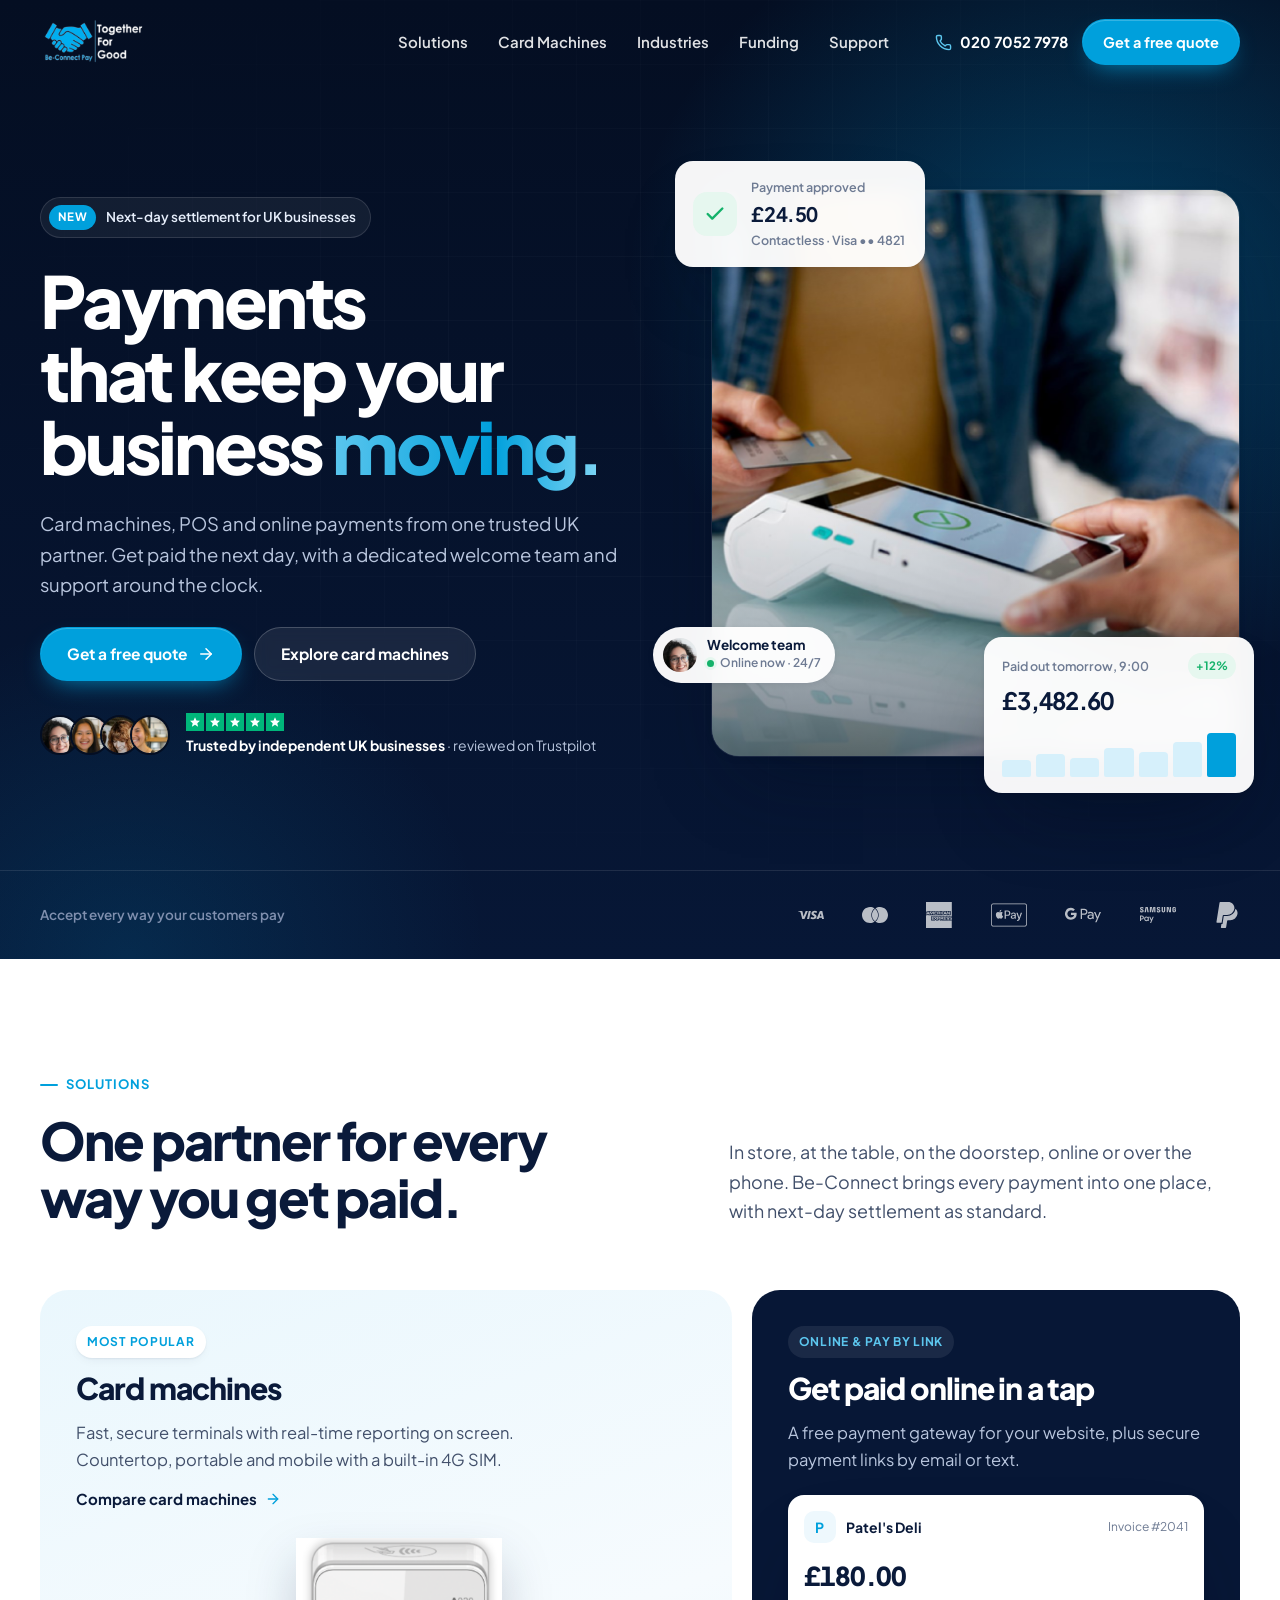
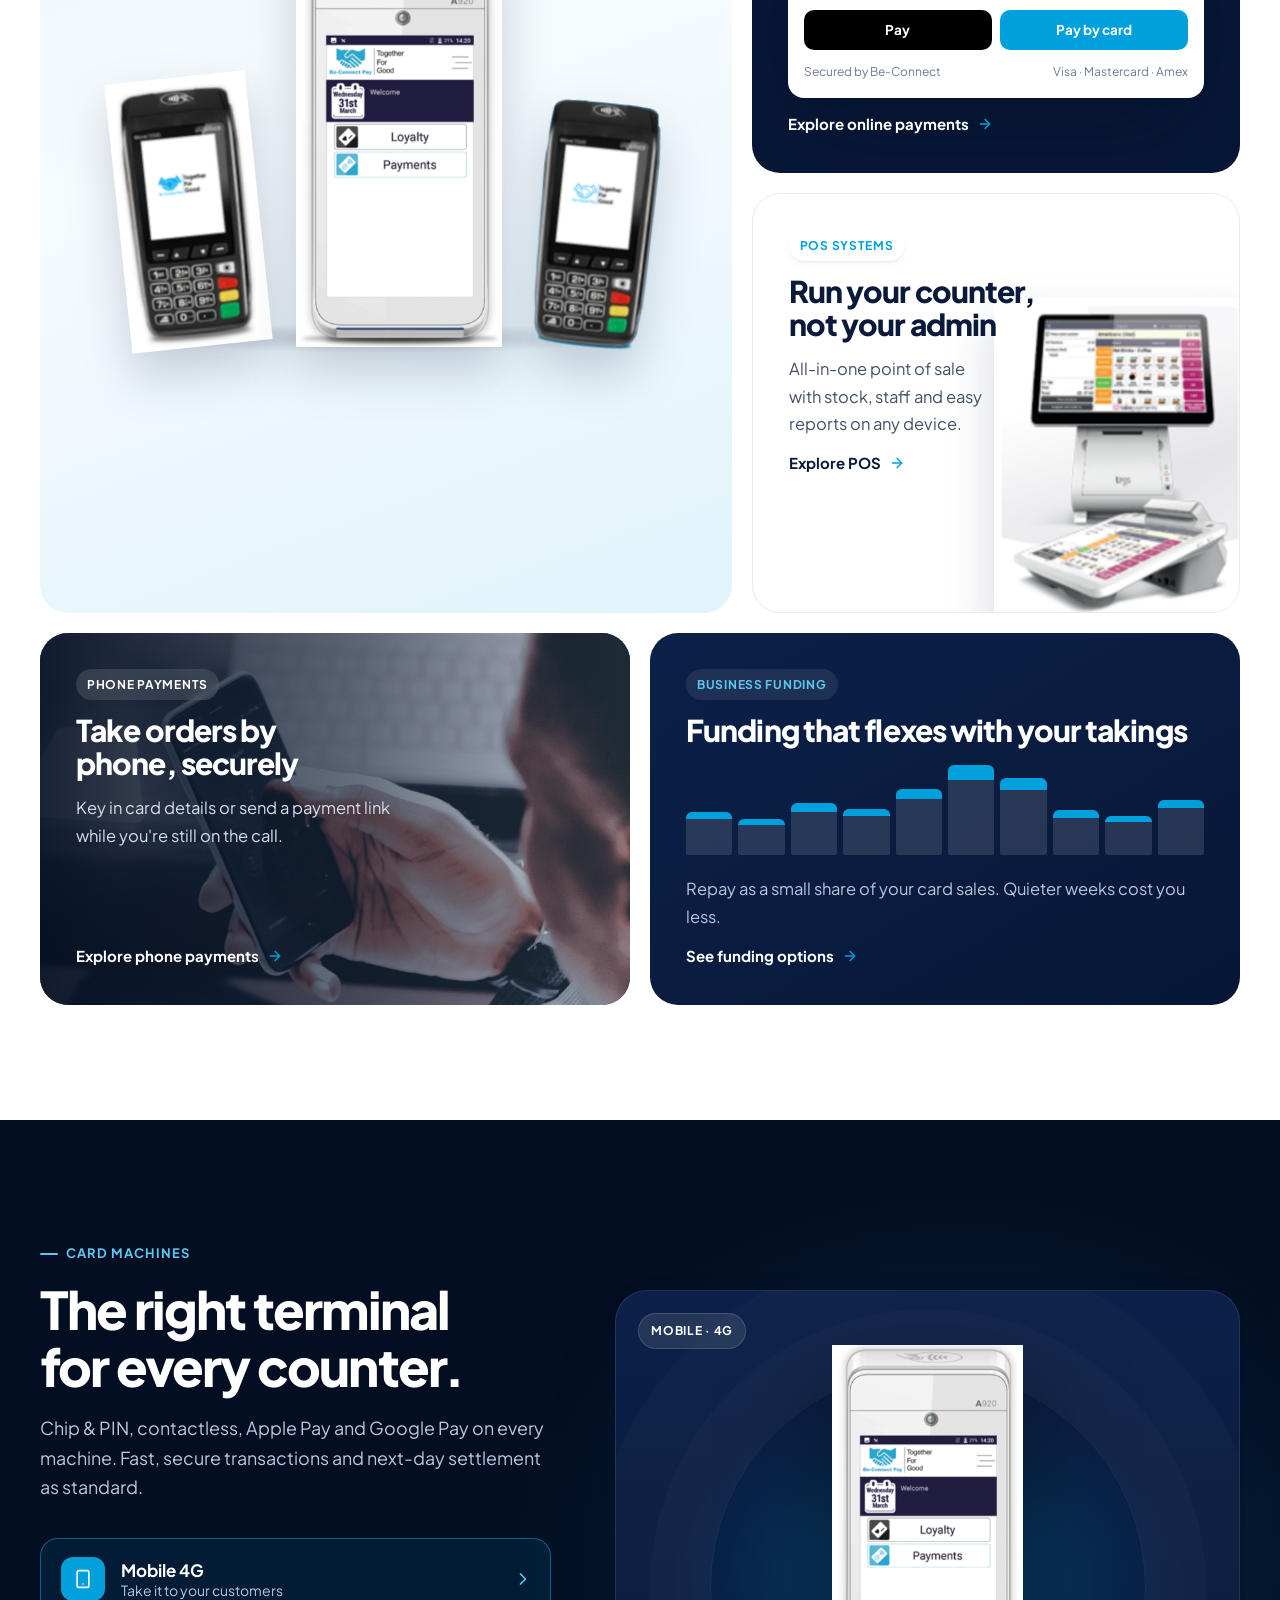
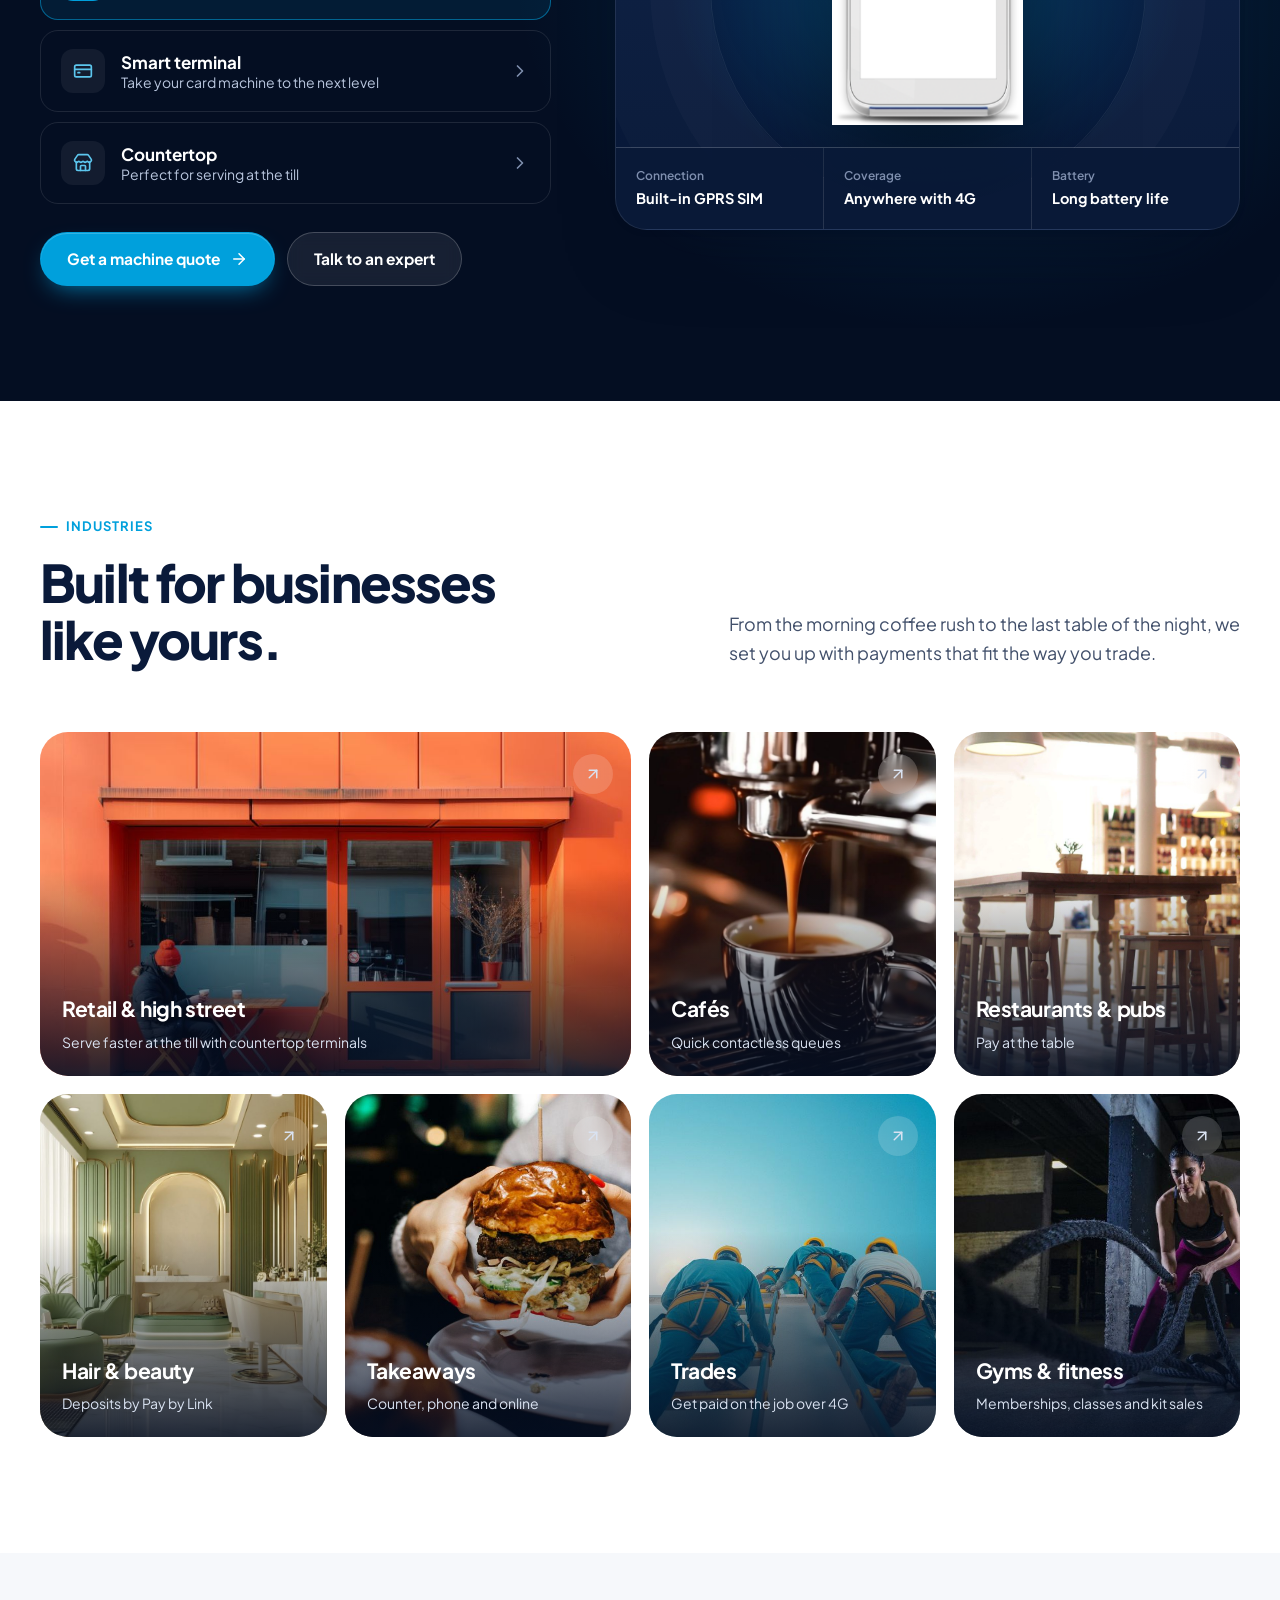
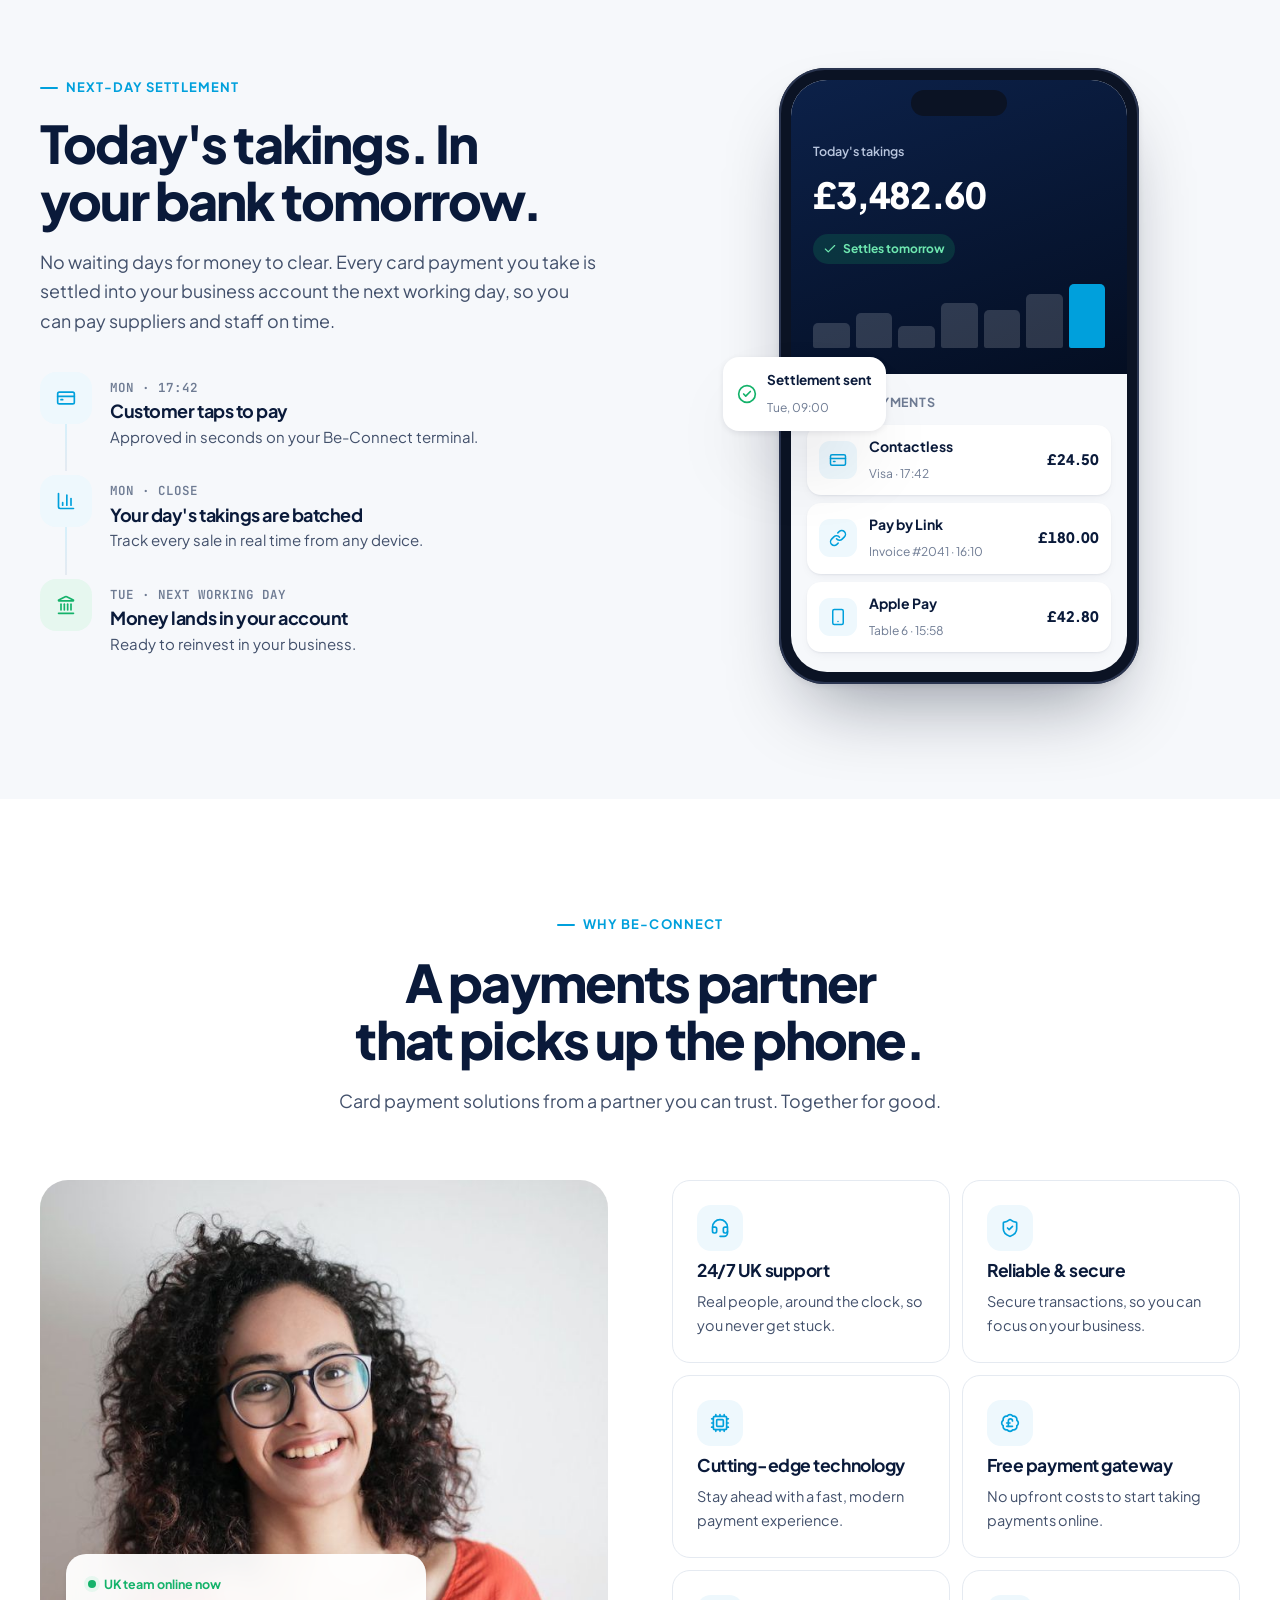
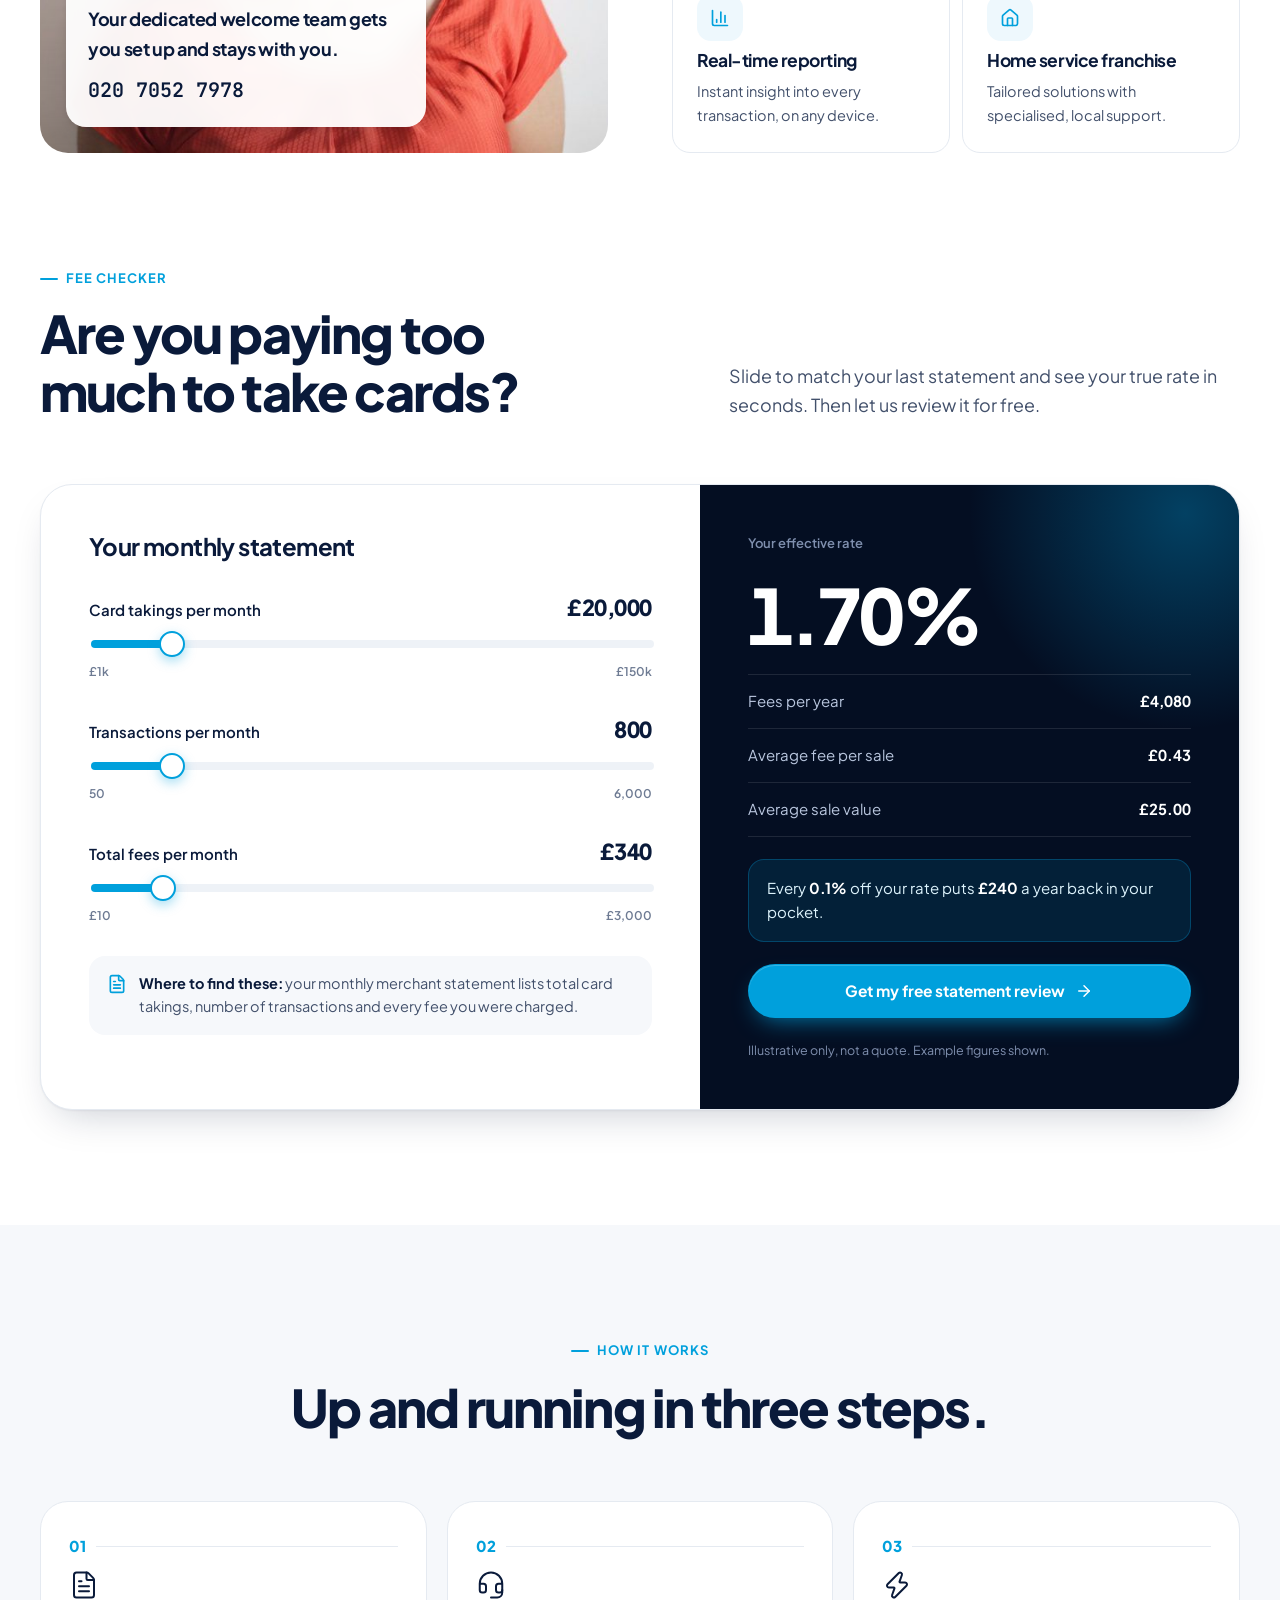
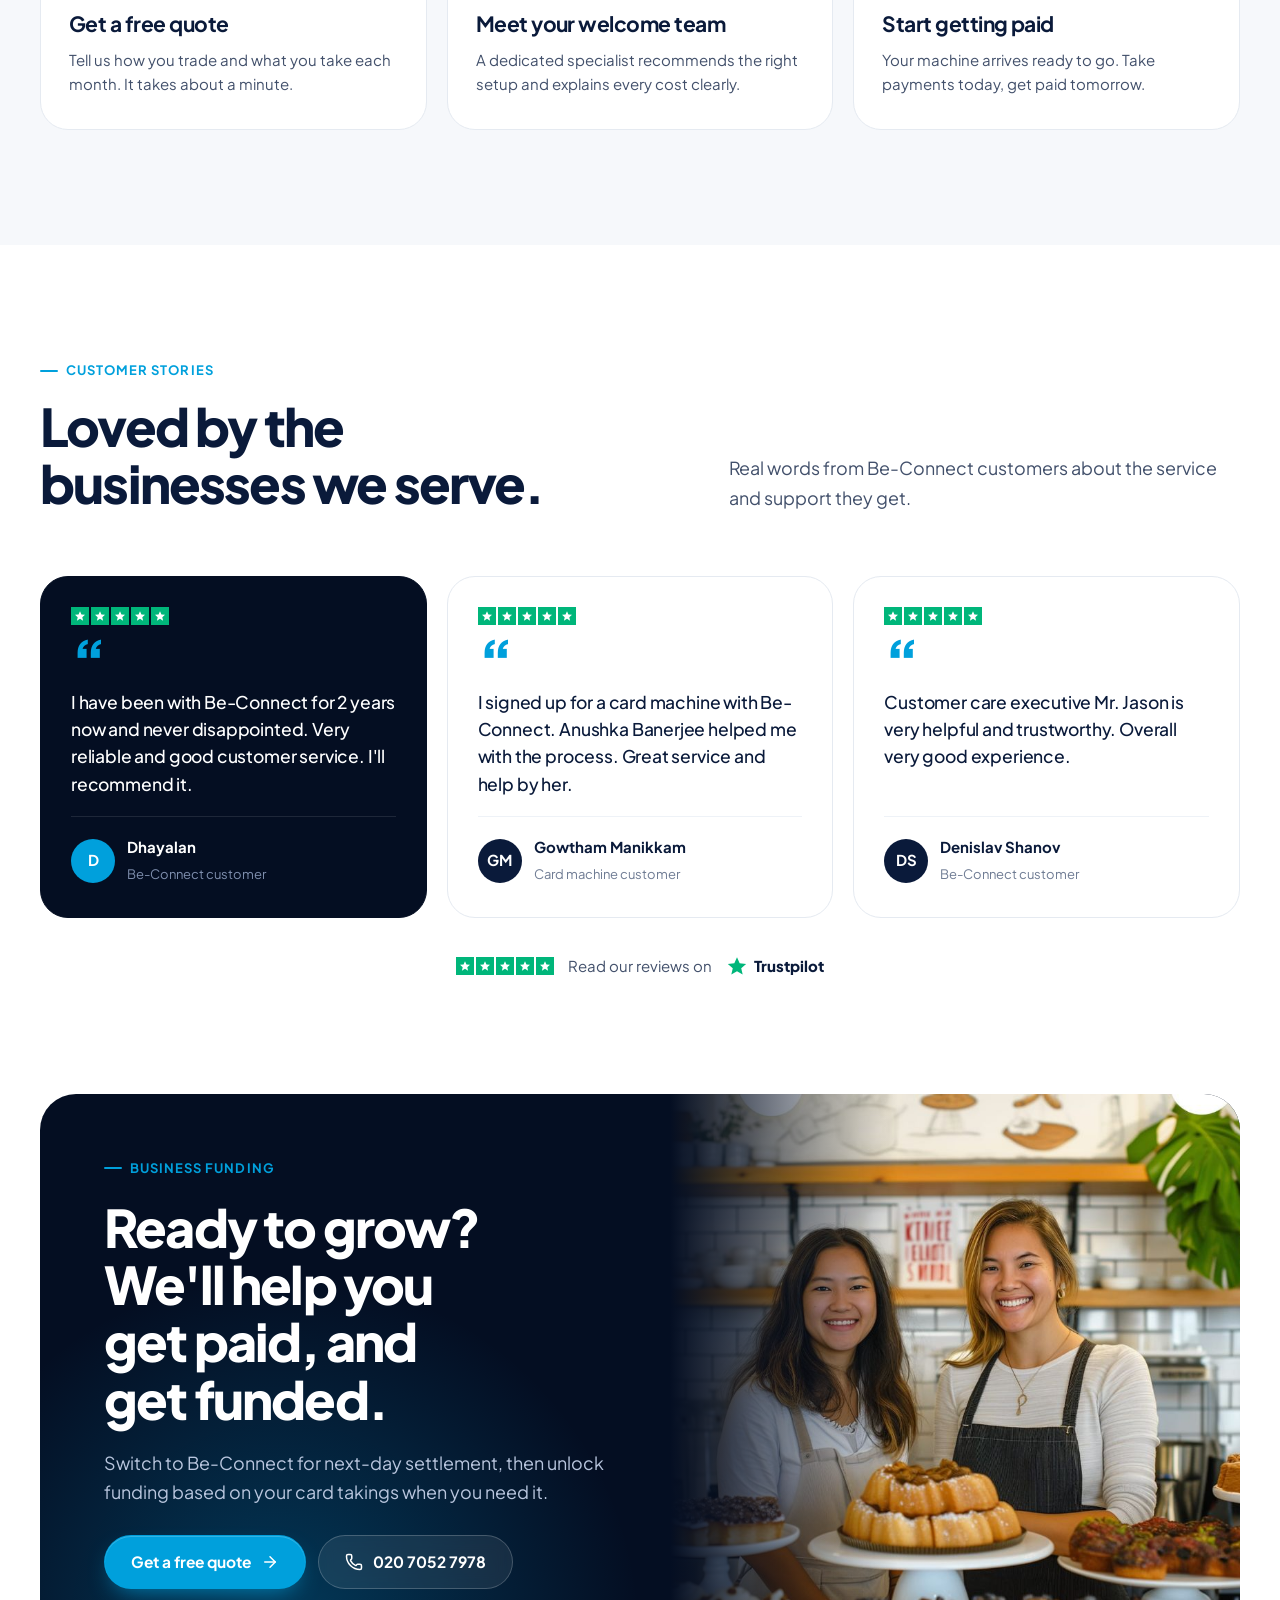
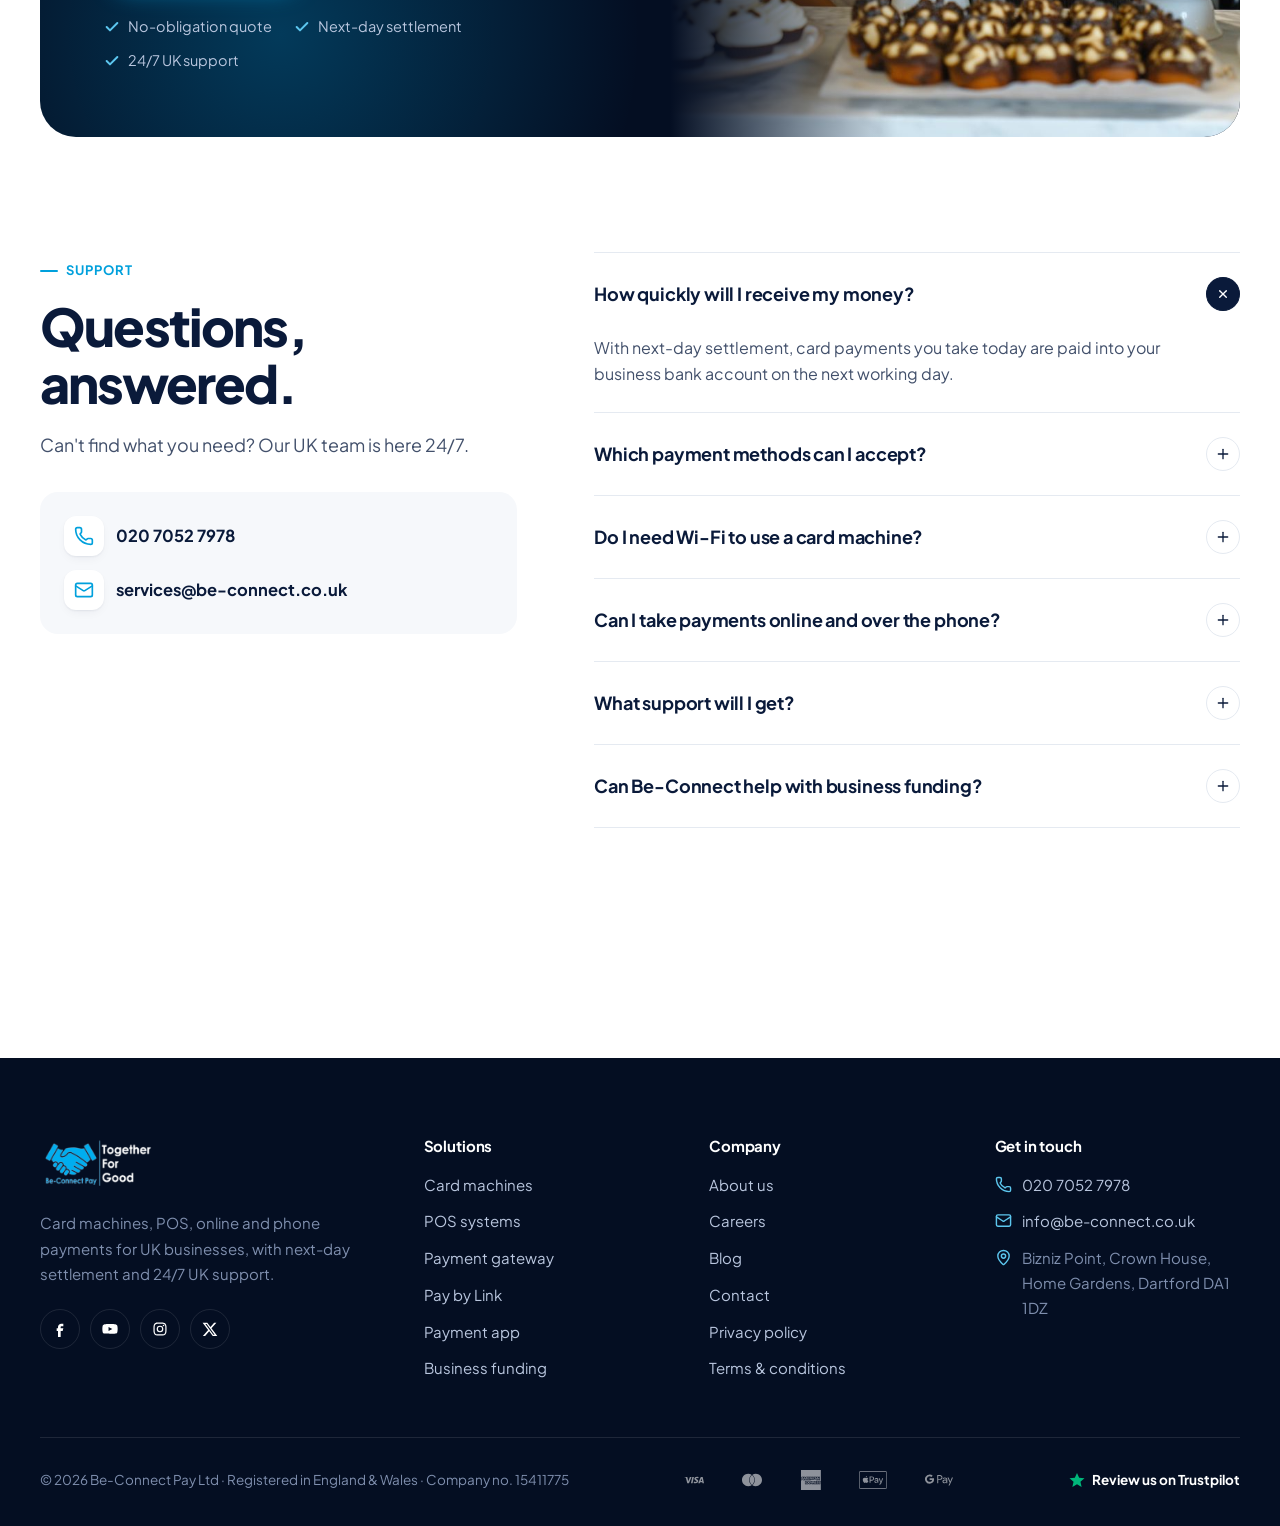
==== commit 95f2a6ba: "Add Elementor-ready homepage snippet elementor/be-connect-home.html is the full page for a single El" ====
--- a/index.html
+++ b/index.html
@@ -529,7 +529,7 @@
 </style>
 </head>
 <body>
-<svg width="0" height="0" style="position:absolute" aria-hidden="true" focusable="false"><defs><symbol id="i-arrow-right" viewBox="0 0 24 24"><svg class="lucide lucide-arrow-right" xmlns="http://www.w3.org/2000/svg" width="24" height="24" viewBox="0 0 24 24" fill="none" stroke="currentColor" stroke-width="2" stroke-linecap="round" stroke-linejoin="round" > <path d="M5 12h14"/> <path d="m12 5 7 7-7 7"/></symbol><symbol id="i-arrow-up-right" viewBox="0 0 24 24"><svg class="lucide lucide-arrow-up-right" xmlns="http://www.w3.org/2000/svg" width="24" height="24" viewBox="0 0 24 24" fill="none" stroke="currentColor" stroke-width="2" stroke-linecap="round" stroke-linejoin="round" > <path d="M7 7h10v10"/> <path d="M7 17 17 7"/></symbol><symbol id="i-badge-pound-sterling" viewBox="0 0 24 24"><svg class="lucide lucide-badge-pound-sterling" xmlns="http://www.w3.org/2000/svg" width="24" height="24" viewBox="0 0 24 24" fill="none" stroke="currentColor" stroke-width="2" stroke-linecap="round" stroke-linejoin="round" > <path d="M3.85 8.62a4 4 0 0 1 4.78-4.77 4 4 0 0 1 6.74 0 4 4 0 0 1 4.78 4.78 4 4 0 0 1 0 6.74 4 4 0 0 1-4.77 4.78 4 4 0 0 1-6.75 0 4 4 0 0 1-4.78-4.77 4 4 0 0 1 0-6.76Z"/> <path d="M8 12h4"/> <path d="M10 16V9.5a2.5 2.5 0 0 1 5 0"/> <path d="M8 16h7"/></symbol><symbol id="i-bar-chart-3" viewBox="0 0 24 24"><svg class="lucide lucide-bar-chart-3" xmlns="http://www.w3.org/2000/svg" width="24" height="24" viewBox="0 0 24 24" fill="none" stroke="currentColor" stroke-width="2" stroke-linecap="round" stroke-linejoin="round" > <path d="M3 3v16a2 2 0 0 0 2 2h16"/> <path d="M18 17V9"/> <path d="M13 17V5"/> <path d="M8 17v-3"/></symbol><symbol id="i-check" viewBox="0 0 24 24"><svg class="lucide lucide-check" xmlns="http://www.w3.org/2000/svg" width="24" height="24" viewBox="0 0 24 24" fill="none" stroke="currentColor" stroke-width="2" stroke-linecap="round" stroke-linejoin="round" > <path d="M20 6 9 17l-5-5"/></symbol><symbol id="i-chevron-right" viewBox="0 0 24 24"><svg class="lucide lucide-chevron-right" xmlns="http://www.w3.org/2000/svg" width="24" height="24" viewBox="0 0 24 24" fill="none" stroke="currentColor" stroke-width="2" stroke-linecap="round" stroke-linejoin="round" > <path d="m9 18 6-6-6-6"/></symbol><symbol id="i-circle-check" viewBox="0 0 24 24"><svg class="lucide lucide-circle-check" xmlns="http://www.w3.org/2000/svg" width="24" height="24" viewBox="0 0 24 24" fill="none" stroke="currentColor" stroke-width="2" stroke-linecap="round" stroke-linejoin="round" > <circle cx="12" cy="12" r="10"/> <path d="m16 9-5.5 5.5L8 12"/></symbol><symbol id="i-cpu" viewBox="0 0 24 24"><svg class="lucide lucide-cpu" xmlns="http://www.w3.org/2000/svg" width="24" height="24" viewBox="0 0 24 24" fill="none" stroke="currentColor" stroke-width="2" stroke-linecap="round" stroke-linejoin="round" > <path d="M12 20v2"/> <path d="M12 2v2"/> <path d="M17 20v2"/> <path d="M17 2v2"/> <path d="M2 12h2"/> <path d="M2 17h2"/> <path d="M2 7h2"/> <path d="M20 12h2"/> <path d="M20 17h2"/> <path d="M20 7h2"/> <path d="M7 20v2"/> <path d="M7 2v2"/> <rect x="4" y="4" width="16" height="16" rx="2"/> <rect x="8" y="8" width="8" height="8" rx="1"/></symbol><symbol id="i-credit-card" viewBox="0 0 24 24"><svg class="lucide lucide-credit-card" xmlns="http://www.w3.org/2000/svg" width="24" height="24" viewBox="0 0 24 24" fill="none" stroke="currentColor" stroke-width="2" stroke-linecap="round" stroke-linejoin="round" > <rect width="20" height="14" x="2" y="5" rx="2"/> <line x1="2" x2="22" y1="10" y2="10"/> <path d="M6 14h2"/></symbol><symbol id="i-file-text" viewBox="0 0 24 24"><svg class="lucide lucide-file-text" xmlns="http://www.w3.org/2000/svg" width="24" height="24" viewBox="0 0 24 24" fill="none" stroke="currentColor" stroke-width="2" stroke-linecap="round" stroke-linejoin="round" > <path d="M6 22a2 2 0 0 1-2-2V4a2 2 0 0 1 2-2h8a2.4 2.4 0 0 1 1.704.706l3.588 3.588A2.4 2.4 0 0 1 20 8v12a2 2 0 0 1-2 2z"/> <path d="M14 2v5a1 1 0 0 0 1 1h5"/> <path d="M10 9H8"/> <path d="M16 13H8"/> <path d="M16 17H8"/></symbol><symbol id="i-headset" viewBox="0 0 24 24"><svg class="lucide lucide-headset" xmlns="http://www.w3.org/2000/svg" width="24" height="24" viewBox="0 0 24 24" fill="none" stroke="currentColor" stroke-width="2" stroke-linecap="round" stroke-linejoin="round" > <path d="M3 11h3a2 2 0 0 1 2 2v3a2 2 0 0 1-2 2H5a2 2 0 0 1-2-2v-5Zm0 0a9 9 0 1 1 18 0m0 0v5a2 2 0 0 1-2 2h-1a2 2 0 0 1-2-2v-3a2 2 0 0 1 2-2h3Z"/> <path d="M21 16v2a4 4 0 0 1-4 4h-5"/></symbol><symbol id="i-house" viewBox="0 0 24 24"><svg class="lucide lucide-house" xmlns="http://www.w3.org/2000/svg" width="24" height="24" viewBox="0 0 24 24" fill="none" stroke="currentColor" stroke-width="2" stroke-linecap="round" stroke-linejoin="round" > <path d="M15 21v-8a1 1 0 0 0-1-1h-4a1 1 0 0 0-1 1v8"/> <path d="M3 10a2 2 0 0 1 .709-1.528l7-6a2 2 0 0 1 2.582 0l7 6A2 2 0 0 1 21 10v9a2 2 0 0 1-2 2H5a2 2 0 0 1-2-2z"/></symbol><symbol id="i-landmark" viewBox="0 0 24 24"><svg class="lucide lucide-landmark" xmlns="http://www.w3.org/2000/svg" width="24" height="24" viewBox="0 0 24 24" fill="none" stroke="currentColor" stroke-width="2" stroke-linecap="round" stroke-linejoin="round" > <path d="M10 18v-7"/> <path d="M11.119 2.205a2 2 0 0 1 1.762 0l7.84 3.846A.5.5 0 0 1 20.5 7h-17a.5.5 0 0 1-.22-.949z"/> <path d="M14 18v-7"/> <path d="M18 18v-7"/> <path d="M3 22h18"/> <path d="M6 18v-7"/></symbol><symbol id="i-link" viewBox="0 0 24 24"><svg class="lucide lucide-link" xmlns="http://www.w3.org/2000/svg" width="24" height="24" viewBox="0 0 24 24" fill="none" stroke="currentColor" stroke-width="2" stroke-linecap="round" stroke-linejoin="round" > <path d="M10 13a5 5 0 0 0 7.54.54l3-3a5 5 0 0 0-7.07-7.07l-1.72 1.71"/> <path d="M14 11a5 5 0 0 0-7.54-.54l-3 3a5 5 0 0 0 7.07 7.07l1.71-1.71"/></symbol><symbol id="i-mail" viewBox="0 0 24 24"><svg class="lucide lucide-mail" xmlns="http://www.w3.org/2000/svg" width="24" height="24" viewBox="0 0 24 24" fill="none" stroke="currentColor" stroke-width="2" stroke-linecap="round" stroke-linejoin="round" > <path d="m22 7-8.991 5.727a2 2 0 0 1-2.009 0L2 7"/> <rect x="2" y="4" width="20" height="16" rx="2"/></symbol><symbol id="i-map-pin" viewBox="0 0 24 24"><svg class="lucide lucide-map-pin" xmlns="http://www.w3.org/2000/svg" width="24" height="24" viewBox="0 0 24 24" fill="none" stroke="currentColor" stroke-width="2" stroke-linecap="round" stroke-linejoin="round" > <path d="M20 10c0 4.993-5.539 10.193-7.399 11.799a1 1 0 0 1-1.202 0C9.539 20.193 4 14.993 4 10a8 8 0 0 1 16 0"/> <circle cx="12" cy="10" r="3"/></symbol><symbol id="i-menu" viewBox="0 0 24 24"><svg class="lucide lucide-menu" xmlns="http://www.w3.org/2000/svg" width="24" height="24" viewBox="0 0 24 24" fill="none" stroke="currentColor" stroke-width="2" stroke-linecap="round" stroke-linejoin="round" > <path d="M4 5h16"/> <path d="M4 12h16"/> <path d="M4 19h16"/></symbol><symbol id="i-monitor" viewBox="0 0 24 24"><svg class="lucide lucide-monitor" xmlns="http://www.w3.org/2000/svg" width="24" height="24" viewBox="0 0 24 24" fill="none" stroke="currentColor" stroke-width="2" stroke-linecap="round" stroke-linejoin="round" > <rect width="20" height="14" x="2" y="3" rx="2"/> <line x1="8" x2="16" y1="21" y2="21"/> <line x1="12" x2="12" y1="17" y2="21"/></symbol><symbol id="i-phone" viewBox="0 0 24 24"><svg class="lucide lucide-phone" xmlns="http://www.w3.org/2000/svg" width="24" height="24" viewBox="0 0 24 24" fill="none" stroke="currentColor" stroke-width="2" stroke-linecap="round" stroke-linejoin="round" > <path d="M13.832 16.568a1 1 0 0 0 1.213-.303l.355-.465A2 2 0 0 1 17 15h3a2 2 0 0 1 2 2v3a2 2 0 0 1-2 2A18 18 0 0 1 2 4a2 2 0 0 1 2-2h3a2 2 0 0 1 2 2v3a2 2 0 0 1-.8 1.6l-.468.351a1 1 0 0 0-.292 1.233 14 14 0 0 0 6.392 6.384"/></symbol><symbol id="i-plus" viewBox="0 0 24 24"><svg class="lucide lucide-plus" xmlns="http://www.w3.org/2000/svg" width="24" height="24" viewBox="0 0 24 24" fill="none" stroke="currentColor" stroke-width="2" stroke-linecap="round" stroke-linejoin="round" > <path d="M5 12h14"/> <path d="M12 5v14"/></symbol><symbol id="i-shield-check" viewBox="0 0 24 24"><svg class="lucide lucide-shield-check" xmlns="http://www.w3.org/2000/svg" width="24" height="24" viewBox="0 0 24 24" fill="none" stroke="currentColor" stroke-width="2" stroke-linecap="round" stroke-linejoin="round" > <path d="M20 13c0 5-3.5 7.5-7.66 8.95a1 1 0 0 1-.67-.01C7.5 20.5 4 18 4 13V6a1 1 0 0 1 1-1c2 0 4.5-1.2 6.24-2.72a1.17 1.17 0 0 1 1.52 0C14.51 3.81 17 5 19 5a1 1 0 0 1 1 1z"/> <path d="m9 12 2 2 4-4"/></symbol><symbol id="i-shopping-cart" viewBox="0 0 24 24"><svg class="lucide lucide-shopping-cart" xmlns="http://www.w3.org/2000/svg" width="24" height="24" viewBox="0 0 24 24" fill="none" stroke="currentColor" stroke-width="2" stroke-linecap="round" stroke-linejoin="round" > <path d="m2.05 2.05 1.099-.028a1 1 0 0 1 1.008.815l2.69 14.347A1 1 0 0 0 7.83 18H18"/> <path d="M4.563 5h16.435a1 1 0 0 1 .981 1.204l-1.026 6.226A2 2 0 0 1 18.962 14H6.25"/> <circle cx="18" cy="20" r="2"/> <circle cx="8" cy="20" r="2"/></symbol><symbol id="i-smartphone" viewBox="0 0 24 24"><svg class="lucide lucide-smartphone" xmlns="http://www.w3.org/2000/svg" width="24" height="24" viewBox="0 0 24 24" fill="none" stroke="currentColor" stroke-width="2" stroke-linecap="round" stroke-linejoin="round" > <rect width="14" height="20" x="5" y="2" rx="2" ry="2"/> <path d="M12 18h.01"/></symbol><symbol id="i-store" viewBox="0 0 24 24"><svg class="lucide lucide-store" xmlns="http://www.w3.org/2000/svg" width="24" height="24" viewBox="0 0 24 24" fill="none" stroke="currentColor" stroke-width="2" stroke-linecap="round" stroke-linejoin="round" > <path d="M15 21v-5a1 1 0 0 0-1-1h-4a1 1 0 0 0-1 1v5"/> <path d="M17.774 10.31a1.12 1.12 0 0 0-1.549 0 2.5 2.5 0 0 1-3.451 0 1.12 1.12 0 0 0-1.548 0 2.5 2.5 0 0 1-3.452 0 1.12 1.12 0 0 0-1.549 0 2.5 2.5 0 0 1-3.77-3.248l2.889-4.184A2 2 0 0 1 7 2h10a2 2 0 0 1 1.653.873l2.895 4.192a2.5 2.5 0 0 1-3.774 3.244"/> <path d="M4 10.95V19a2 2 0 0 0 2 2h12a2 2 0 0 0 2-2v-8.05"/></symbol><symbol id="i-x" viewBox="0 0 24 24"><svg class="lucide lucide-x" xmlns="http://www.w3.org/2000/svg" width="24" height="24" viewBox="0 0 24 24" fill="none" stroke="currentColor" stroke-width="2" stroke-linecap="round" stroke-linejoin="round" > <path d="M18 6 6 18"/> <path d="m6 6 12 12"/></symbol><symbol id="i-zap" viewBox="0 0 24 24"><svg class="lucide lucide-zap" xmlns="http://www.w3.org/2000/svg" width="24" height="24" viewBox="0 0 24 24" fill="none" stroke="currentColor" stroke-width="2" stroke-linecap="round" stroke-linejoin="round" > <path d="M15.914 4a1.5 1.5 0 00-2.474-1.561l-9 9A1.5 1.5 0 005.5 14h4.002a.5.5 0 01.471.666L8.086 20a1.5 1.5 0 002.475 1.56l9-9A1.5 1.5 0 0018.5 10h-3.997a.5.5 0 01-.472-.667z"/></symbol><symbol id="b-americanexpress" viewBox="0 0 24 24"><path d="M16.015 14.378c0-.32-.135-.496-.344-.622-.21-.12-.464-.135-.81-.135h-1.543v2.82h.675v-1.027h.72c.24 0 .39.024.478.125.12.13.104.38.104.55v.35h.66v-.555c-.002-.25-.017-.376-.108-.516-.06-.08-.18-.18-.33-.234l.02-.008c.18-.072.48-.297.48-.747zm-.87.407l-.028-.002c-.09.053-.195.058-.33.058h-.81v-.63h.824c.12 0 .24 0 .33.05.098.048.156.147.15.255 0 .12-.045.215-.134.27zM20.297 15.837H19v.6h1.304c.676 0 1.05-.278 1.05-.884 0-.28-.066-.448-.187-.582-.153-.133-.392-.193-.73-.207l-.376-.015c-.104 0-.18 0-.255-.03-.09-.03-.15-.105-.15-.21 0-.09.017-.166.09-.21.083-.046.177-.066.272-.06h1.23v-.602h-1.35c-.704 0-.958.437-.958.84 0 .9.776.855 1.407.87.104 0 .18.015.225.06.046.03.082.106.082.18 0 .077-.035.15-.08.18-.06.053-.15.07-.277.07zM0 0v10.096L.81 8.22h1.75l.225.464V8.22h2.043l.45 1.02.437-1.013h6.502c.295 0 .56.057.756.236v-.23h1.787v.23c.307-.17.686-.23 1.12-.23h2.606l.24.466v-.466h1.918l.254.465v-.466h1.858v3.948H20.87l-.36-.6v.585h-2.353l-.256-.63h-.583l-.27.614h-1.213c-.48 0-.84-.104-1.08-.24v.24h-2.89v-.884c0-.12-.03-.12-.105-.135h-.105v1.036H6.067v-.48l-.21.48H4.69l-.202-.48v.465H2.235l-.256-.624H1.4l-.256.624H0V24h23.786v-7.108c-.27.135-.613.18-.973.18H21.09v-.255c-.21.165-.57.255-.914.255H14.71v-.9c0-.12-.018-.12-.12-.12h-.075v1.022h-1.8v-1.066c-.298.136-.643.15-.928.136h-.214v.915h-2.18l-.54-.617-.57.6H4.742v-3.93h3.61l.518.602.554-.6h2.412c.28 0 .74.03.942.225v-.24h2.177c.202 0 .644.045.903.225v-.24h3.265v.24c.163-.164.508-.24.803-.24h1.89v.24c.194-.15.464-.24.84-.24h1.176V0H0zM21.156 14.955c.004.005.006.012.01.016.01.01.024.01.032.02l-.042-.035zM23.828 13.082h.065v.555h-.065zM23.865 15.03v-.005c-.03-.025-.046-.048-.075-.07-.15-.153-.39-.215-.764-.225l-.36-.012c-.12 0-.194-.007-.27-.03-.09-.03-.15-.105-.15-.21 0-.09.03-.16.09-.204.076-.045.15-.05.27-.05h1.223v-.588h-1.283c-.69 0-.96.437-.96.84 0 .9.78.855 1.41.87.104 0 .18.015.224.06.046.03.076.106.076.18 0 .07-.034.138-.09.18-.045.056-.136.07-.27.07h-1.288v.605h1.287c.42 0 .734-.118.9-.36h.03c.09-.134.135-.3.135-.523 0-.24-.045-.39-.135-.526zM18.597 14.208v-.583h-2.235V16.458h2.235v-.585h-1.57v-.57h1.533v-.584h-1.532v-.51M13.51 8.787h.685V11.6h-.684zM13.126 9.543l-.007.006c0-.314-.13-.5-.34-.624-.217-.125-.47-.135-.81-.135H10.43v2.82h.674v-1.034h.72c.24 0 .39.03.487.12.122.136.107.378.107.548v.354h.677v-.553c0-.25-.016-.375-.11-.516-.09-.107-.202-.19-.33-.237.172-.07.472-.3.472-.75zm-.855.396h-.015c-.09.054-.195.056-.33.056H11.1v-.623h.825c.12 0 .24.004.33.05.09.04.15.128.15.25s-.047.22-.134.266zM15.92 9.373h.632v-.6h-.644c-.464 0-.804.105-1.02.33-.286.3-.362.69-.362 1.11 0 .512.123.833.36 1.074.232.238.645.31.97.31h.78l.255-.627h1.39l.262.627h1.36v-2.11l1.272 2.11h.95l.002.002V8.786h-.684v1.963l-1.18-1.96h-1.02V11.4L18.11 8.744h-1.004l-.943 2.22h-.3c-.177 0-.362-.03-.468-.134-.125-.15-.186-.36-.186-.662 0-.285.08-.51.194-.63.133-.135.272-.165.516-.165zm1.668-.108l.464 1.118v.002h-.93l.466-1.12zM2.38 10.97l.254.628H4V9.393l.972 2.205h.584l.973-2.202.015 2.202h.69v-2.81H6.118l-.807 1.904-.876-1.905H3.343v2.663L2.205 8.787h-.997L.01 11.597h.72l.26-.626h1.39zm-.688-1.705l.46 1.118-.003.002h-.915l.457-1.12zM11.856 13.62H9.714l-.85.923-.825-.922H5.346v2.82H8l.855-.932.824.93h1.302v-.94h.838c.6 0 1.17-.164 1.17-.945l-.006-.003c0-.78-.598-.93-1.128-.93zM7.67 15.853l-.014-.002H6.02v-.557h1.47v-.574H6.02v-.51H7.7l.733.82-.764.824zm2.642.33l-1.03-1.147 1.03-1.108v2.253zm1.553-1.258h-.885v-.717h.885c.24 0 .42.098.42.344 0 .243-.15.372-.42.372zM9.967 9.373v-.586H7.73V11.6h2.237v-.58H8.4v-.564h1.527V9.88H8.4v-.507"/></symbol><symbol id="b-applepay" viewBox="0 0 24 24"><path d="M2.15 4.318a42.16 42.16 0 0 0-.454.003c-.15.005-.303.013-.452.04a1.44 1.44 0 0 0-1.06.772c-.07.138-.114.278-.14.43-.028.148-.037.3-.04.45A10.2 10.2 0 0 0 0 6.222v11.557c0 .07.002.138.003.207.004.15.013.303.04.452.027.15.072.291.142.429a1.436 1.436 0 0 0 .63.63c.138.07.278.115.43.142.148.027.3.036.45.04l.208.003h20.194l.207-.003c.15-.004.303-.013.452-.04.15-.027.291-.071.428-.141a1.432 1.432 0 0 0 .631-.631c.07-.138.115-.278.141-.43.027-.148.036-.3.04-.45.002-.07.003-.138.003-.208l.001-.246V6.221c0-.07-.002-.138-.004-.207a2.995 2.995 0 0 0-.04-.452 1.446 1.446 0 0 0-1.2-1.201 3.022 3.022 0 0 0-.452-.04 10.448 10.448 0 0 0-.453-.003zm0 .512h19.942c.066 0 .131.002.197.003.115.004.25.01.375.032.109.02.2.05.287.094a.927.927 0 0 1 .407.407.997.997 0 0 1 .094.288c.022.123.028.258.031.374.002.065.003.13.003.197v11.552c0 .065 0 .13-.003.196-.003.115-.009.25-.032.375a.927.927 0 0 1-.5.693 1.002 1.002 0 0 1-.286.094 2.598 2.598 0 0 1-.373.032l-.2.003H1.906c-.066 0-.133-.002-.196-.003a2.61 2.61 0 0 1-.375-.032c-.109-.02-.2-.05-.288-.094a.918.918 0 0 1-.406-.407 1.006 1.006 0 0 1-.094-.288 2.531 2.531 0 0 1-.032-.373 9.588 9.588 0 0 1-.002-.197V6.224c0-.065 0-.131.002-.197.004-.114.01-.248.032-.375.02-.108.05-.199.094-.287a.925.925 0 0 1 .407-.406 1.03 1.03 0 0 1 .287-.094c.125-.022.26-.029.375-.032.065-.002.131-.002.196-.003zm4.71 3.7c-.3.016-.668.199-.88.456-.191.22-.36.58-.316.918.338.03.675-.169.888-.418.205-.258.345-.603.308-.955zm2.207.42v5.493h.852v-1.877h1.18c1.078 0 1.835-.739 1.835-1.812 0-1.07-.742-1.805-1.808-1.805zm.852.719h.982c.739 0 1.161.396 1.161 1.089 0 .692-.422 1.092-1.164 1.092h-.979zm-3.154.3c-.45.01-.83.28-1.05.28-.235 0-.593-.264-.981-.257a1.446 1.446 0 0 0-1.23.747c-.527.908-.139 2.255.374 2.995.249.366.549.769.944.754.373-.014.52-.242.973-.242.454 0 .586.242.98.235.41-.007.667-.366.915-.733.286-.417.403-.82.41-.841-.007-.008-.79-.308-.797-1.209-.008-.754.615-1.113.644-1.135-.352-.52-.9-.578-1.09-.593a1.123 1.123 0 0 0-.092-.002zm8.204.397c-.99 0-1.606.533-1.652 1.256h.777c.072-.358.369-.586.845-.586.502 0 .803.266.803.711v.309l-1.097.064c-.951.054-1.488.484-1.488 1.184 0 .72.548 1.207 1.332 1.207.526 0 1.032-.281 1.264-.727h.019v.659h.788v-2.76c0-.803-.62-1.317-1.591-1.317zm1.94.072l1.446 4.009c0 .003-.073.24-.073.247-.125.41-.33.571-.711.571-.069 0-.206 0-.267-.015v.666c.06.011.267.019.335.019.83 0 1.226-.312 1.568-1.283l1.5-4.214h-.868l-1.012 3.259h-.015l-1.013-3.26zm-1.167 2.189v.316c0 .521-.45.917-1.024.917-.442 0-.731-.228-.731-.579 0-.342.278-.56.769-.593z"/></symbol><symbol id="b-googlepay" viewBox="0 0 24 24"><path d="M3.963 7.235A3.963 3.963 0 00.422 9.419a3.963 3.963 0 000 3.559 3.963 3.963 0 003.541 2.184c1.07 0 1.97-.352 2.627-.957.748-.69 1.18-1.71 1.18-2.916a4.722 4.722 0 00-.07-.806H3.964v1.526h2.14a1.835 1.835 0 01-.79 1.205c-.356.241-.814.379-1.35.379-1.034 0-1.911-.697-2.225-1.636a2.375 2.375 0 010-1.517c.314-.94 1.191-1.636 2.225-1.636a2.152 2.152 0 011.52.594l1.132-1.13a3.808 3.808 0 00-2.652-1.033zm6.501.55v6.9h.886V11.89h1.465c.603 0 1.11-.196 1.522-.588a1.911 1.911 0 00.635-1.464 1.92 1.92 0 00-.635-1.456 2.125 2.125 0 00-1.522-.598zm2.427.85a1.156 1.156 0 01.823.365 1.176 1.176 0 010 1.686 1.171 1.171 0 01-.877.357H11.35V8.635h1.487a1.156 1.156 0 01.054 0zm4.124 1.175c-.842 0-1.477.308-1.907.925l.781.491c.288-.417.68-.626 1.175-.626a1.255 1.255 0 01.856.323 1.009 1.009 0 01.366.785v.202c-.34-.193-.774-.289-1.3-.289-.617 0-1.11.145-1.479.434-.37.288-.554.677-.554 1.165a1.476 1.476 0 00.525 1.156c.35.308.785.463 1.305.463.61 0 1.098-.27 1.465-.81h.038v.655h.848v-2.909c0-.61-.19-1.09-.568-1.44-.38-.35-.896-.525-1.551-.525zm2.263.154l1.946 4.422-1.098 2.38h.915L24 9.963h-.965l-1.368 3.391h-.02l-1.406-3.39zm-2.146 2.368c.494 0 .88.11 1.156.33 0 .372-.147.696-.44.973a1.413 1.413 0 01-.997.414 1.081 1.081 0 01-.69-.232.708.708 0 01-.293-.578c0-.257.12-.47.363-.647.24-.173.54-.26.9-.26Z"/></symbol><symbol id="b-mastercard" viewBox="0 0 24 24"><path d="M11.343 18.031c.058.049.12.098.181.146-1.177.783-2.59 1.238-4.107 1.238C3.32 19.416 0 16.096 0 12c0-4.095 3.32-7.416 7.416-7.416 1.518 0 2.931.456 4.105 1.238-.06.051-.12.098-.165.15C9.6 7.489 8.595 9.688 8.595 12c0 2.311 1.001 4.51 2.748 6.031zm5.241-13.447c-1.52 0-2.931.456-4.105 1.238.06.051.12.098.165.15C14.4 7.489 15.405 9.688 15.405 12c0 2.31-1.001 4.507-2.748 6.031-.058.049-.12.098-.181.146 1.177.783 2.588 1.238 4.107 1.238C20.68 19.416 24 16.096 24 12c0-4.094-3.32-7.416-7.416-7.416zM12 6.174c-.096.075-.189.15-.28.231C10.156 7.764 9.169 9.765 9.169 12c0 2.236.987 4.236 2.551 5.595.09.08.185.158.28.232.096-.074.189-.152.28-.232 1.563-1.359 2.551-3.359 2.551-5.595 0-2.235-.987-4.236-2.551-5.595-.09-.08-.184-.156-.28-.231z"/></symbol><symbol id="b-paypal" viewBox="0 0 24 24"><path d="M7.016 19.198h-4.2a.562.562 0 0 1-.555-.65L5.093.584A.692.692 0 0 1 5.776 0h7.222c3.417 0 5.904 2.488 5.846 5.5-.006.25-.027.5-.066.747A6.794 6.794 0 0 1 12.071 12H8.743a.69.69 0 0 0-.682.583l-.325 2.056-.013.083-.692 4.39-.015.087zM19.79 6.142c-.01.087-.01.175-.023.261a7.76 7.76 0 0 1-7.695 6.598H9.007l-.283 1.795-.013.083-.692 4.39-.134.843-.014.088H6.86l-.497 3.15a.562.562 0 0 0 .555.65h3.612c.34 0 .63-.249.683-.585l.952-6.031a.692.692 0 0 1 .683-.584h2.126a6.793 6.793 0 0 0 6.707-5.752c.306-1.95-.466-3.744-1.89-4.906z"/></symbol><symbol id="b-samsungpay" viewBox="0 0 24 24"><path d="m6.703 17.387.617-1.5-1.205-2.795h.724l.817 1.98.776-1.98h.711l-1.752 4.295Zm-2.492-1.295c-.708 0-1.445-.569-1.445-1.528 0-.975.712-1.531 1.455-1.531.387 0 .735.16.946.411v-.352h.677v2.94h-.677v-.382a1.222 1.222 0 0 1-.956.442Zm-4.206-.06v-3.666h1.258c.759 0 1.32.581 1.32 1.305 0 .728-.562 1.312-1.325 1.312H.69v1.05zm4.315-.562c.503 0 .88-.407.88-.914 0-.497-.377-.906-.88-.906a.886.886 0 0 0-.888.906c0 .512.386.914.888.914zM.69 14.348h.52c.408 0 .686-.3.686-.677a.66.66 0 0 0-.685-.672H.69Zm.557-4.063C.603 10.285 0 10.055 0 9.29v-.265h.92l.002.333c0 .187.13.31.344.31.228 0 .305-.117.333-.232a.44.44 0 0 0-.005-.252C1.417 8.74.198 8.538.049 7.837a1.192 1.192 0 0 1-.007-.463c.09-.56.588-.76 1.198-.76.485 0 1.156.114 1.156.861v.242h-.854v-.213c0-.187-.12-.31-.32-.31-.215 0-.289.122-.313.232a.435.435 0 0 0 .002.18c.098.401 1.4.615 1.545 1.333.014.072.044.266.002.562-.081.573-.59.784-1.21.784zm11.154-.018c-.638 0-1.234-.227-1.234-.984V9.02h.911v.328c0 .185.129.31.341.31.227 0 .303-.117.331-.23a.438.438 0 0 0-.005-.25c-.175-.44-1.382-.641-1.529-1.336a1.166 1.166 0 0 1-.008-.458c.09-.554.585-.753 1.188-.753.48 0 1.143.115 1.143.855v.24h-.846v-.212c0-.185-.116-.307-.315-.307-.212 0-.289.12-.313.23a.435.435 0 0 0 .005.176c.096.398 1.385.61 1.529 1.32.015.073.044.265.003.558-.081.567-.586.776-1.2.776zm3.224-.013c-.63 0-1.138-.21-1.198-.85a2.792 2.792 0 0 1-.008-.223V6.72h.867v2.538c0 .044 0 .093.008.13.017.085.092.248.331.248.238 0 .311-.163.328-.248a.718.718 0 0 0 .008-.13V6.72h.867v2.461a2.94 2.94 0 0 1-.008.224c-.06.64-.564.849-1.195.849zm7.156-.037c-.608 0-1.148-.221-1.205-.846a2.518 2.518 0 0 1-.014-.227V7.702c0-.061.009-.17.016-.227.077-.641.595-.846 1.203-.846.608 0 1.14.203 1.203.846.011.11.008.227.008.227v.114h-.864v-.193s0-.08-.01-.13c-.016-.075-.082-.25-.345-.25-.249 0-.322.166-.34.25a.816.816 0 0 0-.014.162v1.567a.89.89 0 0 0 .008.13c.016.092.104.25.352.25s.333-.158.349-.25a.722.722 0 0 0 .008-.13v-.497h-.352v-.5H24v.92c0 .064-.003.112-.013.226-.057.625-.598.846-1.206.846zm-19.745-.065.636-3.432h1.526l.633 3.432h-.922l-.456-3.114-.02.002-.47 3.112Zm3.48 0L6.59 6.72h1.4l.421 2.625h.021l.422-2.625h1.399l.075 3.432h-.857l-.02-3.083H9.43l-.573 3.083h-.87L7.414 7.07h-.018l-.021 3.083Zm11.268-.036V6.72h1.273l.79 2.693h.018l-.047-2.693h.851v3.396h-1.221l-.849-2.787h-.018l.047 2.787z"/></symbol><symbol id="b-visa" viewBox="0 0 24 24"><path d="M9.112 8.262L5.97 15.758H3.92L2.374 9.775c-.094-.368-.175-.503-.461-.658C1.447 8.864.677 8.627 0 8.479l.046-.217h3.3a.904.904 0 01.894.764l.817 4.338 2.018-5.102zm8.033 5.049c.008-1.979-2.736-2.088-2.717-2.972.006-.269.262-.555.822-.628a3.66 3.66 0 011.913.336l.34-1.59a5.207 5.207 0 00-1.814-.333c-1.917 0-3.266 1.02-3.278 2.479-.012 1.079.963 1.68 1.698 2.04.756.367 1.01.603 1.006.931-.005.504-.602.725-1.16.734-.975.015-1.54-.263-1.992-.473l-.351 1.642c.453.208 1.289.39 2.156.398 2.037 0 3.37-1.006 3.377-2.564m5.061 2.447H24l-1.565-7.496h-1.656a.883.883 0 00-.826.55l-2.909 6.946h2.036l.405-1.12h2.488zm-2.163-2.656l1.02-2.815.588 2.815zm-8.16-4.84l-1.603 7.496H8.34l1.605-7.496z"/></symbol></defs></svg>
+<svg width="0" height="0" style="position:absolute" aria-hidden="true" focusable="false"><defs><symbol id="i-arrow-right" viewBox="0 0 24 24"><path d="M5 12h14"/> <path d="m12 5 7 7-7 7"/></symbol><symbol id="i-arrow-up-right" viewBox="0 0 24 24"><path d="M7 7h10v10"/> <path d="M7 17 17 7"/></symbol><symbol id="i-badge-pound-sterling" viewBox="0 0 24 24"><path d="M3.85 8.62a4 4 0 0 1 4.78-4.77 4 4 0 0 1 6.74 0 4 4 0 0 1 4.78 4.78 4 4 0 0 1 0 6.74 4 4 0 0 1-4.77 4.78 4 4 0 0 1-6.75 0 4 4 0 0 1-4.78-4.77 4 4 0 0 1 0-6.76Z"/> <path d="M8 12h4"/> <path d="M10 16V9.5a2.5 2.5 0 0 1 5 0"/> <path d="M8 16h7"/></symbol><symbol id="i-bar-chart-3" viewBox="0 0 24 24"><path d="M3 3v16a2 2 0 0 0 2 2h16"/> <path d="M18 17V9"/> <path d="M13 17V5"/> <path d="M8 17v-3"/></symbol><symbol id="i-check" viewBox="0 0 24 24"><path d="M20 6 9 17l-5-5"/></symbol><symbol id="i-chevron-right" viewBox="0 0 24 24"><path d="m9 18 6-6-6-6"/></symbol><symbol id="i-circle-check" viewBox="0 0 24 24"><circle cx="12" cy="12" r="10"/> <path d="m16 9-5.5 5.5L8 12"/></symbol><symbol id="i-cpu" viewBox="0 0 24 24"><path d="M12 20v2"/> <path d="M12 2v2"/> <path d="M17 20v2"/> <path d="M17 2v2"/> <path d="M2 12h2"/> <path d="M2 17h2"/> <path d="M2 7h2"/> <path d="M20 12h2"/> <path d="M20 17h2"/> <path d="M20 7h2"/> <path d="M7 20v2"/> <path d="M7 2v2"/> <rect x="4" y="4" width="16" height="16" rx="2"/> <rect x="8" y="8" width="8" height="8" rx="1"/></symbol><symbol id="i-credit-card" viewBox="0 0 24 24"><rect width="20" height="14" x="2" y="5" rx="2"/> <line x1="2" x2="22" y1="10" y2="10"/> <path d="M6 14h2"/></symbol><symbol id="i-file-text" viewBox="0 0 24 24"><path d="M6 22a2 2 0 0 1-2-2V4a2 2 0 0 1 2-2h8a2.4 2.4 0 0 1 1.704.706l3.588 3.588A2.4 2.4 0 0 1 20 8v12a2 2 0 0 1-2 2z"/> <path d="M14 2v5a1 1 0 0 0 1 1h5"/> <path d="M10 9H8"/> <path d="M16 13H8"/> <path d="M16 17H8"/></symbol><symbol id="i-headset" viewBox="0 0 24 24"><path d="M3 11h3a2 2 0 0 1 2 2v3a2 2 0 0 1-2 2H5a2 2 0 0 1-2-2v-5Zm0 0a9 9 0 1 1 18 0m0 0v5a2 2 0 0 1-2 2h-1a2 2 0 0 1-2-2v-3a2 2 0 0 1 2-2h3Z"/> <path d="M21 16v2a4 4 0 0 1-4 4h-5"/></symbol><symbol id="i-house" viewBox="0 0 24 24"><path d="M15 21v-8a1 1 0 0 0-1-1h-4a1 1 0 0 0-1 1v8"/> <path d="M3 10a2 2 0 0 1 .709-1.528l7-6a2 2 0 0 1 2.582 0l7 6A2 2 0 0 1 21 10v9a2 2 0 0 1-2 2H5a2 2 0 0 1-2-2z"/></symbol><symbol id="i-landmark" viewBox="0 0 24 24"><path d="M10 18v-7"/> <path d="M11.119 2.205a2 2 0 0 1 1.762 0l7.84 3.846A.5.5 0 0 1 20.5 7h-17a.5.5 0 0 1-.22-.949z"/> <path d="M14 18v-7"/> <path d="M18 18v-7"/> <path d="M3 22h18"/> <path d="M6 18v-7"/></symbol><symbol id="i-link" viewBox="0 0 24 24"><path d="M10 13a5 5 0 0 0 7.54.54l3-3a5 5 0 0 0-7.07-7.07l-1.72 1.71"/> <path d="M14 11a5 5 0 0 0-7.54-.54l-3 3a5 5 0 0 0 7.07 7.07l1.71-1.71"/></symbol><symbol id="i-mail" viewBox="0 0 24 24"><path d="m22 7-8.991 5.727a2 2 0 0 1-2.009 0L2 7"/> <rect x="2" y="4" width="20" height="16" rx="2"/></symbol><symbol id="i-map-pin" viewBox="0 0 24 24"><path d="M20 10c0 4.993-5.539 10.193-7.399 11.799a1 1 0 0 1-1.202 0C9.539 20.193 4 14.993 4 10a8 8 0 0 1 16 0"/> <circle cx="12" cy="10" r="3"/></symbol><symbol id="i-menu" viewBox="0 0 24 24"><path d="M4 5h16"/> <path d="M4 12h16"/> <path d="M4 19h16"/></symbol><symbol id="i-monitor" viewBox="0 0 24 24"><rect width="20" height="14" x="2" y="3" rx="2"/> <line x1="8" x2="16" y1="21" y2="21"/> <line x1="12" x2="12" y1="17" y2="21"/></symbol><symbol id="i-phone" viewBox="0 0 24 24"><path d="M13.832 16.568a1 1 0 0 0 1.213-.303l.355-.465A2 2 0 0 1 17 15h3a2 2 0 0 1 2 2v3a2 2 0 0 1-2 2A18 18 0 0 1 2 4a2 2 0 0 1 2-2h3a2 2 0 0 1 2 2v3a2 2 0 0 1-.8 1.6l-.468.351a1 1 0 0 0-.292 1.233 14 14 0 0 0 6.392 6.384"/></symbol><symbol id="i-plus" viewBox="0 0 24 24"><path d="M5 12h14"/> <path d="M12 5v14"/></symbol><symbol id="i-shield-check" viewBox="0 0 24 24"><path d="M20 13c0 5-3.5 7.5-7.66 8.95a1 1 0 0 1-.67-.01C7.5 20.5 4 18 4 13V6a1 1 0 0 1 1-1c2 0 4.5-1.2 6.24-2.72a1.17 1.17 0 0 1 1.52 0C14.51 3.81 17 5 19 5a1 1 0 0 1 1 1z"/> <path d="m9 12 2 2 4-4"/></symbol><symbol id="i-shopping-cart" viewBox="0 0 24 24"><path d="m2.05 2.05 1.099-.028a1 1 0 0 1 1.008.815l2.69 14.347A1 1 0 0 0 7.83 18H18"/> <path d="M4.563 5h16.435a1 1 0 0 1 .981 1.204l-1.026 6.226A2 2 0 0 1 18.962 14H6.25"/> <circle cx="18" cy="20" r="2"/> <circle cx="8" cy="20" r="2"/></symbol><symbol id="i-smartphone" viewBox="0 0 24 24"><rect width="14" height="20" x="5" y="2" rx="2" ry="2"/> <path d="M12 18h.01"/></symbol><symbol id="i-store" viewBox="0 0 24 24"><path d="M15 21v-5a1 1 0 0 0-1-1h-4a1 1 0 0 0-1 1v5"/> <path d="M17.774 10.31a1.12 1.12 0 0 0-1.549 0 2.5 2.5 0 0 1-3.451 0 1.12 1.12 0 0 0-1.548 0 2.5 2.5 0 0 1-3.452 0 1.12 1.12 0 0 0-1.549 0 2.5 2.5 0 0 1-3.77-3.248l2.889-4.184A2 2 0 0 1 7 2h10a2 2 0 0 1 1.653.873l2.895 4.192a2.5 2.5 0 0 1-3.774 3.244"/> <path d="M4 10.95V19a2 2 0 0 0 2 2h12a2 2 0 0 0 2-2v-8.05"/></symbol><symbol id="i-x" viewBox="0 0 24 24"><path d="M18 6 6 18"/> <path d="m6 6 12 12"/></symbol><symbol id="i-zap" viewBox="0 0 24 24"><path d="M15.914 4a1.5 1.5 0 00-2.474-1.561l-9 9A1.5 1.5 0 005.5 14h4.002a.5.5 0 01.471.666L8.086 20a1.5 1.5 0 002.475 1.56l9-9A1.5 1.5 0 0018.5 10h-3.997a.5.5 0 01-.472-.667z"/></symbol><symbol id="b-americanexpress" viewBox="0 0 24 24"><path d="M16.015 14.378c0-.32-.135-.496-.344-.622-.21-.12-.464-.135-.81-.135h-1.543v2.82h.675v-1.027h.72c.24 0 .39.024.478.125.12.13.104.38.104.55v.35h.66v-.555c-.002-.25-.017-.376-.108-.516-.06-.08-.18-.18-.33-.234l.02-.008c.18-.072.48-.297.48-.747zm-.87.407l-.028-.002c-.09.053-.195.058-.33.058h-.81v-.63h.824c.12 0 .24 0 .33.05.098.048.156.147.15.255 0 .12-.045.215-.134.27zM20.297 15.837H19v.6h1.304c.676 0 1.05-.278 1.05-.884 0-.28-.066-.448-.187-.582-.153-.133-.392-.193-.73-.207l-.376-.015c-.104 0-.18 0-.255-.03-.09-.03-.15-.105-.15-.21 0-.09.017-.166.09-.21.083-.046.177-.066.272-.06h1.23v-.602h-1.35c-.704 0-.958.437-.958.84 0 .9.776.855 1.407.87.104 0 .18.015.225.06.046.03.082.106.082.18 0 .077-.035.15-.08.18-.06.053-.15.07-.277.07zM0 0v10.096L.81 8.22h1.75l.225.464V8.22h2.043l.45 1.02.437-1.013h6.502c.295 0 .56.057.756.236v-.23h1.787v.23c.307-.17.686-.23 1.12-.23h2.606l.24.466v-.466h1.918l.254.465v-.466h1.858v3.948H20.87l-.36-.6v.585h-2.353l-.256-.63h-.583l-.27.614h-1.213c-.48 0-.84-.104-1.08-.24v.24h-2.89v-.884c0-.12-.03-.12-.105-.135h-.105v1.036H6.067v-.48l-.21.48H4.69l-.202-.48v.465H2.235l-.256-.624H1.4l-.256.624H0V24h23.786v-7.108c-.27.135-.613.18-.973.18H21.09v-.255c-.21.165-.57.255-.914.255H14.71v-.9c0-.12-.018-.12-.12-.12h-.075v1.022h-1.8v-1.066c-.298.136-.643.15-.928.136h-.214v.915h-2.18l-.54-.617-.57.6H4.742v-3.93h3.61l.518.602.554-.6h2.412c.28 0 .74.03.942.225v-.24h2.177c.202 0 .644.045.903.225v-.24h3.265v.24c.163-.164.508-.24.803-.24h1.89v.24c.194-.15.464-.24.84-.24h1.176V0H0zM21.156 14.955c.004.005.006.012.01.016.01.01.024.01.032.02l-.042-.035zM23.828 13.082h.065v.555h-.065zM23.865 15.03v-.005c-.03-.025-.046-.048-.075-.07-.15-.153-.39-.215-.764-.225l-.36-.012c-.12 0-.194-.007-.27-.03-.09-.03-.15-.105-.15-.21 0-.09.03-.16.09-.204.076-.045.15-.05.27-.05h1.223v-.588h-1.283c-.69 0-.96.437-.96.84 0 .9.78.855 1.41.87.104 0 .18.015.224.06.046.03.076.106.076.18 0 .07-.034.138-.09.18-.045.056-.136.07-.27.07h-1.288v.605h1.287c.42 0 .734-.118.9-.36h.03c.09-.134.135-.3.135-.523 0-.24-.045-.39-.135-.526zM18.597 14.208v-.583h-2.235V16.458h2.235v-.585h-1.57v-.57h1.533v-.584h-1.532v-.51M13.51 8.787h.685V11.6h-.684zM13.126 9.543l-.007.006c0-.314-.13-.5-.34-.624-.217-.125-.47-.135-.81-.135H10.43v2.82h.674v-1.034h.72c.24 0 .39.03.487.12.122.136.107.378.107.548v.354h.677v-.553c0-.25-.016-.375-.11-.516-.09-.107-.202-.19-.33-.237.172-.07.472-.3.472-.75zm-.855.396h-.015c-.09.054-.195.056-.33.056H11.1v-.623h.825c.12 0 .24.004.33.05.09.04.15.128.15.25s-.047.22-.134.266zM15.92 9.373h.632v-.6h-.644c-.464 0-.804.105-1.02.33-.286.3-.362.69-.362 1.11 0 .512.123.833.36 1.074.232.238.645.31.97.31h.78l.255-.627h1.39l.262.627h1.36v-2.11l1.272 2.11h.95l.002.002V8.786h-.684v1.963l-1.18-1.96h-1.02V11.4L18.11 8.744h-1.004l-.943 2.22h-.3c-.177 0-.362-.03-.468-.134-.125-.15-.186-.36-.186-.662 0-.285.08-.51.194-.63.133-.135.272-.165.516-.165zm1.668-.108l.464 1.118v.002h-.93l.466-1.12zM2.38 10.97l.254.628H4V9.393l.972 2.205h.584l.973-2.202.015 2.202h.69v-2.81H6.118l-.807 1.904-.876-1.905H3.343v2.663L2.205 8.787h-.997L.01 11.597h.72l.26-.626h1.39zm-.688-1.705l.46 1.118-.003.002h-.915l.457-1.12zM11.856 13.62H9.714l-.85.923-.825-.922H5.346v2.82H8l.855-.932.824.93h1.302v-.94h.838c.6 0 1.17-.164 1.17-.945l-.006-.003c0-.78-.598-.93-1.128-.93zM7.67 15.853l-.014-.002H6.02v-.557h1.47v-.574H6.02v-.51H7.7l.733.82-.764.824zm2.642.33l-1.03-1.147 1.03-1.108v2.253zm1.553-1.258h-.885v-.717h.885c.24 0 .42.098.42.344 0 .243-.15.372-.42.372zM9.967 9.373v-.586H7.73V11.6h2.237v-.58H8.4v-.564h1.527V9.88H8.4v-.507"/></symbol><symbol id="b-applepay" viewBox="0 0 24 24"><path d="M2.15 4.318a42.16 42.16 0 0 0-.454.003c-.15.005-.303.013-.452.04a1.44 1.44 0 0 0-1.06.772c-.07.138-.114.278-.14.43-.028.148-.037.3-.04.45A10.2 10.2 0 0 0 0 6.222v11.557c0 .07.002.138.003.207.004.15.013.303.04.452.027.15.072.291.142.429a1.436 1.436 0 0 0 .63.63c.138.07.278.115.43.142.148.027.3.036.45.04l.208.003h20.194l.207-.003c.15-.004.303-.013.452-.04.15-.027.291-.071.428-.141a1.432 1.432 0 0 0 .631-.631c.07-.138.115-.278.141-.43.027-.148.036-.3.04-.45.002-.07.003-.138.003-.208l.001-.246V6.221c0-.07-.002-.138-.004-.207a2.995 2.995 0 0 0-.04-.452 1.446 1.446 0 0 0-1.2-1.201 3.022 3.022 0 0 0-.452-.04 10.448 10.448 0 0 0-.453-.003zm0 .512h19.942c.066 0 .131.002.197.003.115.004.25.01.375.032.109.02.2.05.287.094a.927.927 0 0 1 .407.407.997.997 0 0 1 .094.288c.022.123.028.258.031.374.002.065.003.13.003.197v11.552c0 .065 0 .13-.003.196-.003.115-.009.25-.032.375a.927.927 0 0 1-.5.693 1.002 1.002 0 0 1-.286.094 2.598 2.598 0 0 1-.373.032l-.2.003H1.906c-.066 0-.133-.002-.196-.003a2.61 2.61 0 0 1-.375-.032c-.109-.02-.2-.05-.288-.094a.918.918 0 0 1-.406-.407 1.006 1.006 0 0 1-.094-.288 2.531 2.531 0 0 1-.032-.373 9.588 9.588 0 0 1-.002-.197V6.224c0-.065 0-.131.002-.197.004-.114.01-.248.032-.375.02-.108.05-.199.094-.287a.925.925 0 0 1 .407-.406 1.03 1.03 0 0 1 .287-.094c.125-.022.26-.029.375-.032.065-.002.131-.002.196-.003zm4.71 3.7c-.3.016-.668.199-.88.456-.191.22-.36.58-.316.918.338.03.675-.169.888-.418.205-.258.345-.603.308-.955zm2.207.42v5.493h.852v-1.877h1.18c1.078 0 1.835-.739 1.835-1.812 0-1.07-.742-1.805-1.808-1.805zm.852.719h.982c.739 0 1.161.396 1.161 1.089 0 .692-.422 1.092-1.164 1.092h-.979zm-3.154.3c-.45.01-.83.28-1.05.28-.235 0-.593-.264-.981-.257a1.446 1.446 0 0 0-1.23.747c-.527.908-.139 2.255.374 2.995.249.366.549.769.944.754.373-.014.52-.242.973-.242.454 0 .586.242.98.235.41-.007.667-.366.915-.733.286-.417.403-.82.41-.841-.007-.008-.79-.308-.797-1.209-.008-.754.615-1.113.644-1.135-.352-.52-.9-.578-1.09-.593a1.123 1.123 0 0 0-.092-.002zm8.204.397c-.99 0-1.606.533-1.652 1.256h.777c.072-.358.369-.586.845-.586.502 0 .803.266.803.711v.309l-1.097.064c-.951.054-1.488.484-1.488 1.184 0 .72.548 1.207 1.332 1.207.526 0 1.032-.281 1.264-.727h.019v.659h.788v-2.76c0-.803-.62-1.317-1.591-1.317zm1.94.072l1.446 4.009c0 .003-.073.24-.073.247-.125.41-.33.571-.711.571-.069 0-.206 0-.267-.015v.666c.06.011.267.019.335.019.83 0 1.226-.312 1.568-1.283l1.5-4.214h-.868l-1.012 3.259h-.015l-1.013-3.26zm-1.167 2.189v.316c0 .521-.45.917-1.024.917-.442 0-.731-.228-.731-.579 0-.342.278-.56.769-.593z"/></symbol><symbol id="b-googlepay" viewBox="0 0 24 24"><path d="M3.963 7.235A3.963 3.963 0 00.422 9.419a3.963 3.963 0 000 3.559 3.963 3.963 0 003.541 2.184c1.07 0 1.97-.352 2.627-.957.748-.69 1.18-1.71 1.18-2.916a4.722 4.722 0 00-.07-.806H3.964v1.526h2.14a1.835 1.835 0 01-.79 1.205c-.356.241-.814.379-1.35.379-1.034 0-1.911-.697-2.225-1.636a2.375 2.375 0 010-1.517c.314-.94 1.191-1.636 2.225-1.636a2.152 2.152 0 011.52.594l1.132-1.13a3.808 3.808 0 00-2.652-1.033zm6.501.55v6.9h.886V11.89h1.465c.603 0 1.11-.196 1.522-.588a1.911 1.911 0 00.635-1.464 1.92 1.92 0 00-.635-1.456 2.125 2.125 0 00-1.522-.598zm2.427.85a1.156 1.156 0 01.823.365 1.176 1.176 0 010 1.686 1.171 1.171 0 01-.877.357H11.35V8.635h1.487a1.156 1.156 0 01.054 0zm4.124 1.175c-.842 0-1.477.308-1.907.925l.781.491c.288-.417.68-.626 1.175-.626a1.255 1.255 0 01.856.323 1.009 1.009 0 01.366.785v.202c-.34-.193-.774-.289-1.3-.289-.617 0-1.11.145-1.479.434-.37.288-.554.677-.554 1.165a1.476 1.476 0 00.525 1.156c.35.308.785.463 1.305.463.61 0 1.098-.27 1.465-.81h.038v.655h.848v-2.909c0-.61-.19-1.09-.568-1.44-.38-.35-.896-.525-1.551-.525zm2.263.154l1.946 4.422-1.098 2.38h.915L24 9.963h-.965l-1.368 3.391h-.02l-1.406-3.39zm-2.146 2.368c.494 0 .88.11 1.156.33 0 .372-.147.696-.44.973a1.413 1.413 0 01-.997.414 1.081 1.081 0 01-.69-.232.708.708 0 01-.293-.578c0-.257.12-.47.363-.647.24-.173.54-.26.9-.26Z"/></symbol><symbol id="b-mastercard" viewBox="0 0 24 24"><path d="M11.343 18.031c.058.049.12.098.181.146-1.177.783-2.59 1.238-4.107 1.238C3.32 19.416 0 16.096 0 12c0-4.095 3.32-7.416 7.416-7.416 1.518 0 2.931.456 4.105 1.238-.06.051-.12.098-.165.15C9.6 7.489 8.595 9.688 8.595 12c0 2.311 1.001 4.51 2.748 6.031zm5.241-13.447c-1.52 0-2.931.456-4.105 1.238.06.051.12.098.165.15C14.4 7.489 15.405 9.688 15.405 12c0 2.31-1.001 4.507-2.748 6.031-.058.049-.12.098-.181.146 1.177.783 2.588 1.238 4.107 1.238C20.68 19.416 24 16.096 24 12c0-4.094-3.32-7.416-7.416-7.416zM12 6.174c-.096.075-.189.15-.28.231C10.156 7.764 9.169 9.765 9.169 12c0 2.236.987 4.236 2.551 5.595.09.08.185.158.28.232.096-.074.189-.152.28-.232 1.563-1.359 2.551-3.359 2.551-5.595 0-2.235-.987-4.236-2.551-5.595-.09-.08-.184-.156-.28-.231z"/></symbol><symbol id="b-paypal" viewBox="0 0 24 24"><path d="M7.016 19.198h-4.2a.562.562 0 0 1-.555-.65L5.093.584A.692.692 0 0 1 5.776 0h7.222c3.417 0 5.904 2.488 5.846 5.5-.006.25-.027.5-.066.747A6.794 6.794 0 0 1 12.071 12H8.743a.69.69 0 0 0-.682.583l-.325 2.056-.013.083-.692 4.39-.015.087zM19.79 6.142c-.01.087-.01.175-.023.261a7.76 7.76 0 0 1-7.695 6.598H9.007l-.283 1.795-.013.083-.692 4.39-.134.843-.014.088H6.86l-.497 3.15a.562.562 0 0 0 .555.65h3.612c.34 0 .63-.249.683-.585l.952-6.031a.692.692 0 0 1 .683-.584h2.126a6.793 6.793 0 0 0 6.707-5.752c.306-1.95-.466-3.744-1.89-4.906z"/></symbol><symbol id="b-samsungpay" viewBox="0 0 24 24"><path d="m6.703 17.387.617-1.5-1.205-2.795h.724l.817 1.98.776-1.98h.711l-1.752 4.295Zm-2.492-1.295c-.708 0-1.445-.569-1.445-1.528 0-.975.712-1.531 1.455-1.531.387 0 .735.16.946.411v-.352h.677v2.94h-.677v-.382a1.222 1.222 0 0 1-.956.442Zm-4.206-.06v-3.666h1.258c.759 0 1.32.581 1.32 1.305 0 .728-.562 1.312-1.325 1.312H.69v1.05zm4.315-.562c.503 0 .88-.407.88-.914 0-.497-.377-.906-.88-.906a.886.886 0 0 0-.888.906c0 .512.386.914.888.914zM.69 14.348h.52c.408 0 .686-.3.686-.677a.66.66 0 0 0-.685-.672H.69Zm.557-4.063C.603 10.285 0 10.055 0 9.29v-.265h.92l.002.333c0 .187.13.31.344.31.228 0 .305-.117.333-.232a.44.44 0 0 0-.005-.252C1.417 8.74.198 8.538.049 7.837a1.192 1.192 0 0 1-.007-.463c.09-.56.588-.76 1.198-.76.485 0 1.156.114 1.156.861v.242h-.854v-.213c0-.187-.12-.31-.32-.31-.215 0-.289.122-.313.232a.435.435 0 0 0 .002.18c.098.401 1.4.615 1.545 1.333.014.072.044.266.002.562-.081.573-.59.784-1.21.784zm11.154-.018c-.638 0-1.234-.227-1.234-.984V9.02h.911v.328c0 .185.129.31.341.31.227 0 .303-.117.331-.23a.438.438 0 0 0-.005-.25c-.175-.44-1.382-.641-1.529-1.336a1.166 1.166 0 0 1-.008-.458c.09-.554.585-.753 1.188-.753.48 0 1.143.115 1.143.855v.24h-.846v-.212c0-.185-.116-.307-.315-.307-.212 0-.289.12-.313.23a.435.435 0 0 0 .005.176c.096.398 1.385.61 1.529 1.32.015.073.044.265.003.558-.081.567-.586.776-1.2.776zm3.224-.013c-.63 0-1.138-.21-1.198-.85a2.792 2.792 0 0 1-.008-.223V6.72h.867v2.538c0 .044 0 .093.008.13.017.085.092.248.331.248.238 0 .311-.163.328-.248a.718.718 0 0 0 .008-.13V6.72h.867v2.461a2.94 2.94 0 0 1-.008.224c-.06.64-.564.849-1.195.849zm7.156-.037c-.608 0-1.148-.221-1.205-.846a2.518 2.518 0 0 1-.014-.227V7.702c0-.061.009-.17.016-.227.077-.641.595-.846 1.203-.846.608 0 1.14.203 1.203.846.011.11.008.227.008.227v.114h-.864v-.193s0-.08-.01-.13c-.016-.075-.082-.25-.345-.25-.249 0-.322.166-.34.25a.816.816 0 0 0-.014.162v1.567a.89.89 0 0 0 .008.13c.016.092.104.25.352.25s.333-.158.349-.25a.722.722 0 0 0 .008-.13v-.497h-.352v-.5H24v.92c0 .064-.003.112-.013.226-.057.625-.598.846-1.206.846zm-19.745-.065.636-3.432h1.526l.633 3.432h-.922l-.456-3.114-.02.002-.47 3.112Zm3.48 0L6.59 6.72h1.4l.421 2.625h.021l.422-2.625h1.399l.075 3.432h-.857l-.02-3.083H9.43l-.573 3.083h-.87L7.414 7.07h-.018l-.021 3.083Zm11.268-.036V6.72h1.273l.79 2.693h.018l-.047-2.693h.851v3.396h-1.221l-.849-2.787h-.018l.047 2.787z"/></symbol><symbol id="b-visa" viewBox="0 0 24 24"><path d="M9.112 8.262L5.97 15.758H3.92L2.374 9.775c-.094-.368-.175-.503-.461-.658C1.447 8.864.677 8.627 0 8.479l.046-.217h3.3a.904.904 0 01.894.764l.817 4.338 2.018-5.102zm8.033 5.049c.008-1.979-2.736-2.088-2.717-2.972.006-.269.262-.555.822-.628a3.66 3.66 0 011.913.336l.34-1.59a5.207 5.207 0 00-1.814-.333c-1.917 0-3.266 1.02-3.278 2.479-.012 1.079.963 1.68 1.698 2.04.756.367 1.01.603 1.006.931-.005.504-.602.725-1.16.734-.975.015-1.54-.263-1.992-.473l-.351 1.642c.453.208 1.289.39 2.156.398 2.037 0 3.37-1.006 3.377-2.564m5.061 2.447H24l-1.565-7.496h-1.656a.883.883 0 00-.826.55l-2.909 6.946h2.036l.405-1.12h2.488zm-2.163-2.656l1.02-2.815.588 2.815zm-8.16-4.84l-1.603 7.496H8.34l1.605-7.496z"/></symbol></defs></svg>
 <svg width="0" height="0" style="position:absolute" aria-hidden="true"><defs>
   <symbol id="star" viewBox="0 0 24 24"><path d="M12 2.5l2.9 6.6 7.1.6-5.4 4.7 1.6 7-6.2-3.8-6.2 3.8 1.6-7L2 9.7l7.1-.6z"/></symbol>
   <symbol id="s-fb" viewBox="0 0 24 24"><path d="M14 8h3V4h-3c-2.8 0-5 2.2-5 5v2H7v4h2v9h4v-9h3l1-4h-4V9c0-.6.4-1 1-1z"/></symbol>
@@ -661,12 +661,12 @@
           <div class="btns"><span class="ap"> Pay</span><span class="cd">Pay by card</span></div>
           <div class="meta"><span>Secured by Be-Connect</span><span>Visa · Mastercard · Amex</span></div>
         </div>
-        <a class="link" href="/pay-by-link/">Explore online payments <svg class="ic"><use href="#i-arrow-right"/></svg></a>
+        <a class="link" href="https://be-connectpay.co.uk/pay-by-link/">Explore online payments <svg class="ic"><use href="#i-arrow-right"/></svg></a>
       </article>
       <article class="tile t-pos rv">
         <span class="tag">POS systems</span>
         <h3 style="max-width:12ch;position:relative;z-index:1">Run your counter, not your admin</h3>
-        <div class="txt"><p>All-in-one point of sale with stock, staff and easy reports on any device.</p><a class="link" href="/pos-system/">Explore POS <svg class="ic"><use href="#i-arrow-right"/></svg></a></div>
+        <div class="txt"><p>All-in-one point of sale with stock, staff and easy reports on any device.</p><a class="link" href="https://be-connectpay.co.uk/pos-system/">Explore POS <svg class="ic"><use href="#i-arrow-right"/></svg></a></div>
         <img class="pos-img" src="assets/pos-system.png" alt="Be-Connect POS system" width="262" height="324">
       </article>
       <article class="tile t-phone rv">
@@ -675,7 +675,7 @@
           <span class="tag">Phone payments</span>
           <h3>Take orders by phone, securely</h3>
           <p>Key in card details or send a payment link while you're still on the call.</p>
-          <a class="link" href="/payment-app/">Explore phone payments <svg class="ic"><use href="#i-arrow-right"/></svg></a>
+          <a class="link" href="https://be-connectpay.co.uk/payment-app/">Explore phone payments <svg class="ic"><use href="#i-arrow-right"/></svg></a>
         </div>
       </article>
       <article class="tile t-funding rv">
@@ -942,8 +942,8 @@
           <a href="#" aria-label="X"><svg><use href="#s-x"/></svg></a>
         </div>
       </div>
-      <div><h4>Solutions</h4><ul><li><a href="#machines">Card machines</a></li><li><a href="/pos-system/">POS systems</a></li><li><a href="/payment-gateway/">Payment gateway</a></li><li><a href="/pay-by-link/">Pay by Link</a></li><li><a href="/payment-app/">Payment app</a></li><li><a href="#funding">Business funding</a></li></ul></div>
-      <div><h4>Company</h4><ul><li><a href="/about-us/">About us</a></li><li><a href="#">Careers</a></li><li><a href="#">Blog</a></li><li><a href="#">Contact</a></li><li><a href="#">Privacy policy</a></li><li><a href="#">Terms &amp; conditions</a></li></ul></div>
+      <div><h4>Solutions</h4><ul><li><a href="#machines">Card machines</a></li><li><a href="https://be-connectpay.co.uk/pos-system/">POS systems</a></li><li><a href="https://be-connectpay.co.uk/payment-gateway/">Payment gateway</a></li><li><a href="https://be-connectpay.co.uk/pay-by-link/">Pay by Link</a></li><li><a href="https://be-connectpay.co.uk/payment-app/">Payment app</a></li><li><a href="#funding">Business funding</a></li></ul></div>
+      <div><h4>Company</h4><ul><li><a href="https://be-connectpay.co.uk/about-us/">About us</a></li><li><a href="#">Careers</a></li><li><a href="#">Blog</a></li><li><a href="#">Contact</a></li><li><a href="#">Privacy policy</a></li><li><a href="#">Terms &amp; conditions</a></li></ul></div>
       <div><h4>Get in touch</h4><ul class="f-contact"><li><svg class="ic"><use href="#i-phone"/></svg><a href="tel:+442070527978">020 7052 7978</a></li><li><svg class="ic"><use href="#i-mail"/></svg><a href="mailto:info@be-connect.co.uk">info@be-connect.co.uk</a></li><li><svg class="ic"><use href="#i-map-pin"/></svg><span>Bizniz Point, Crown House, Home Gardens, Dartford DA1 1DZ</span></li></ul></div>
     </div>
     <div class="f-bottom">
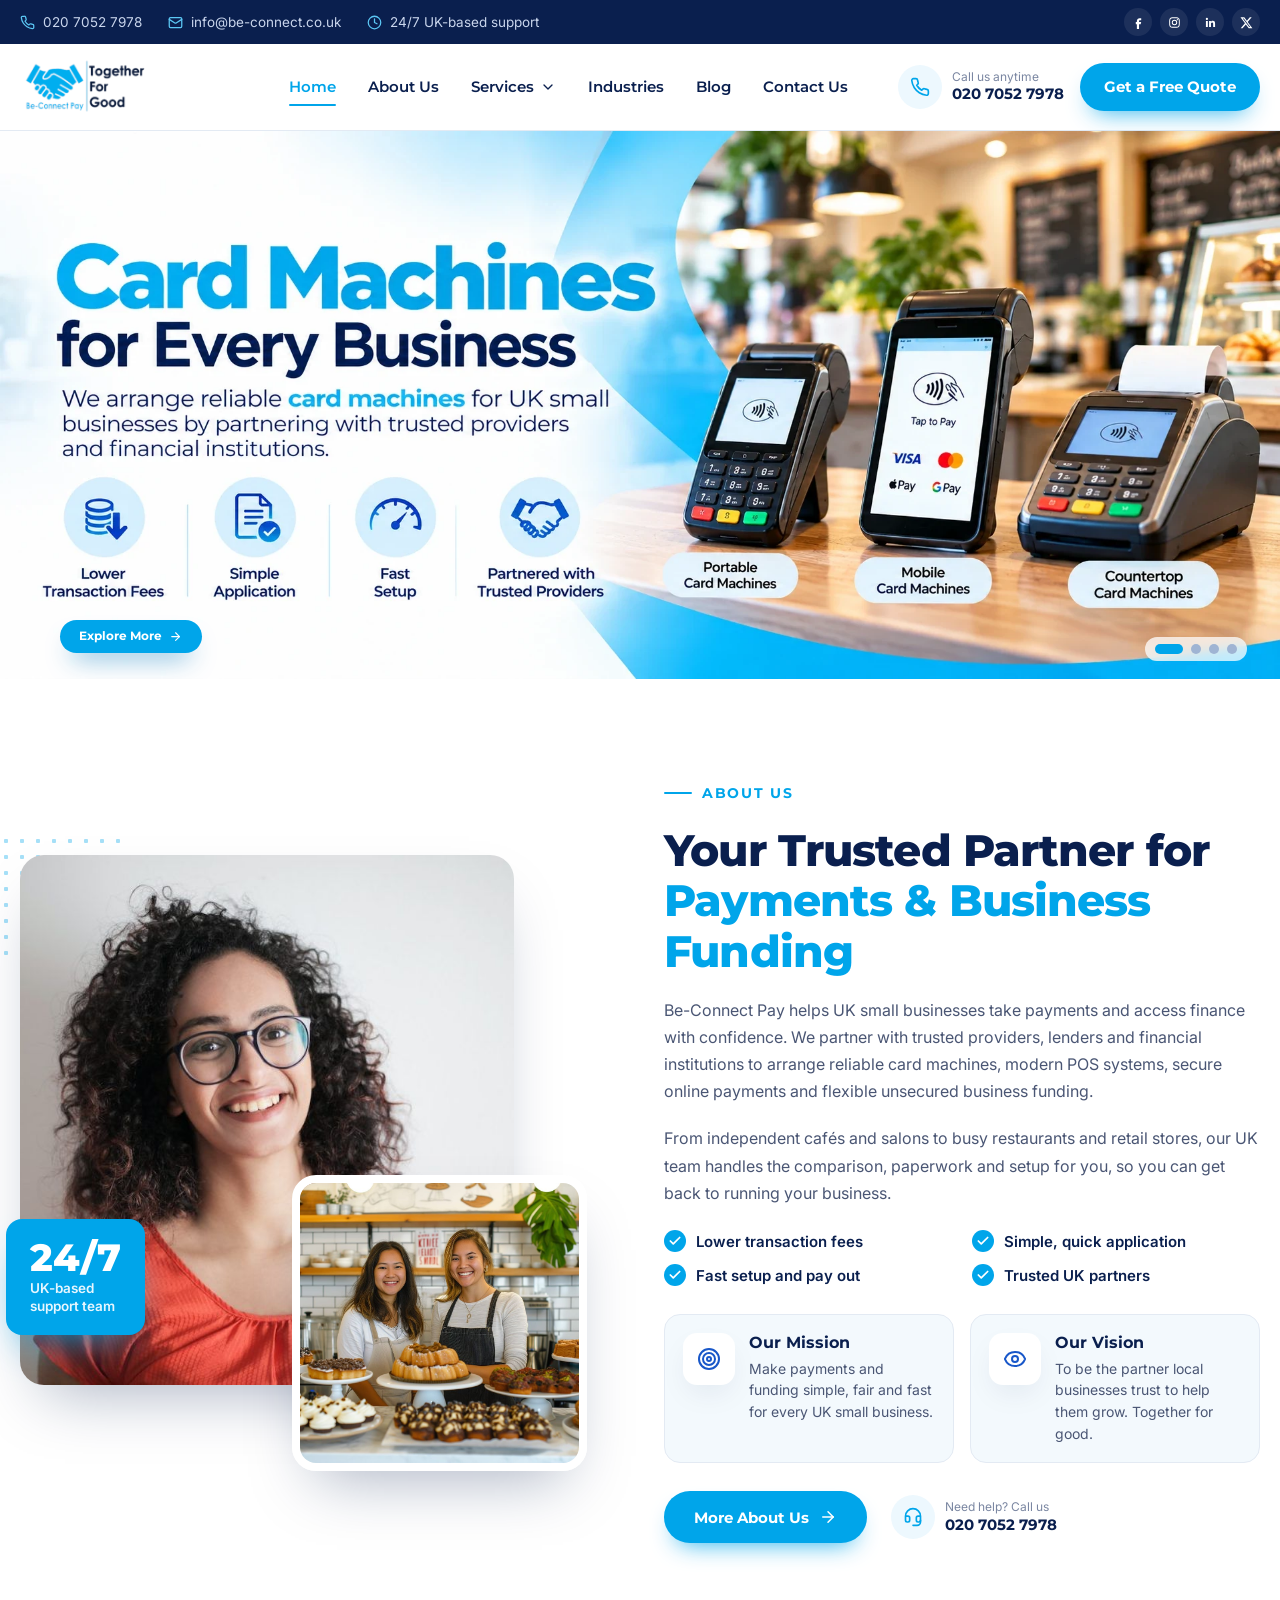
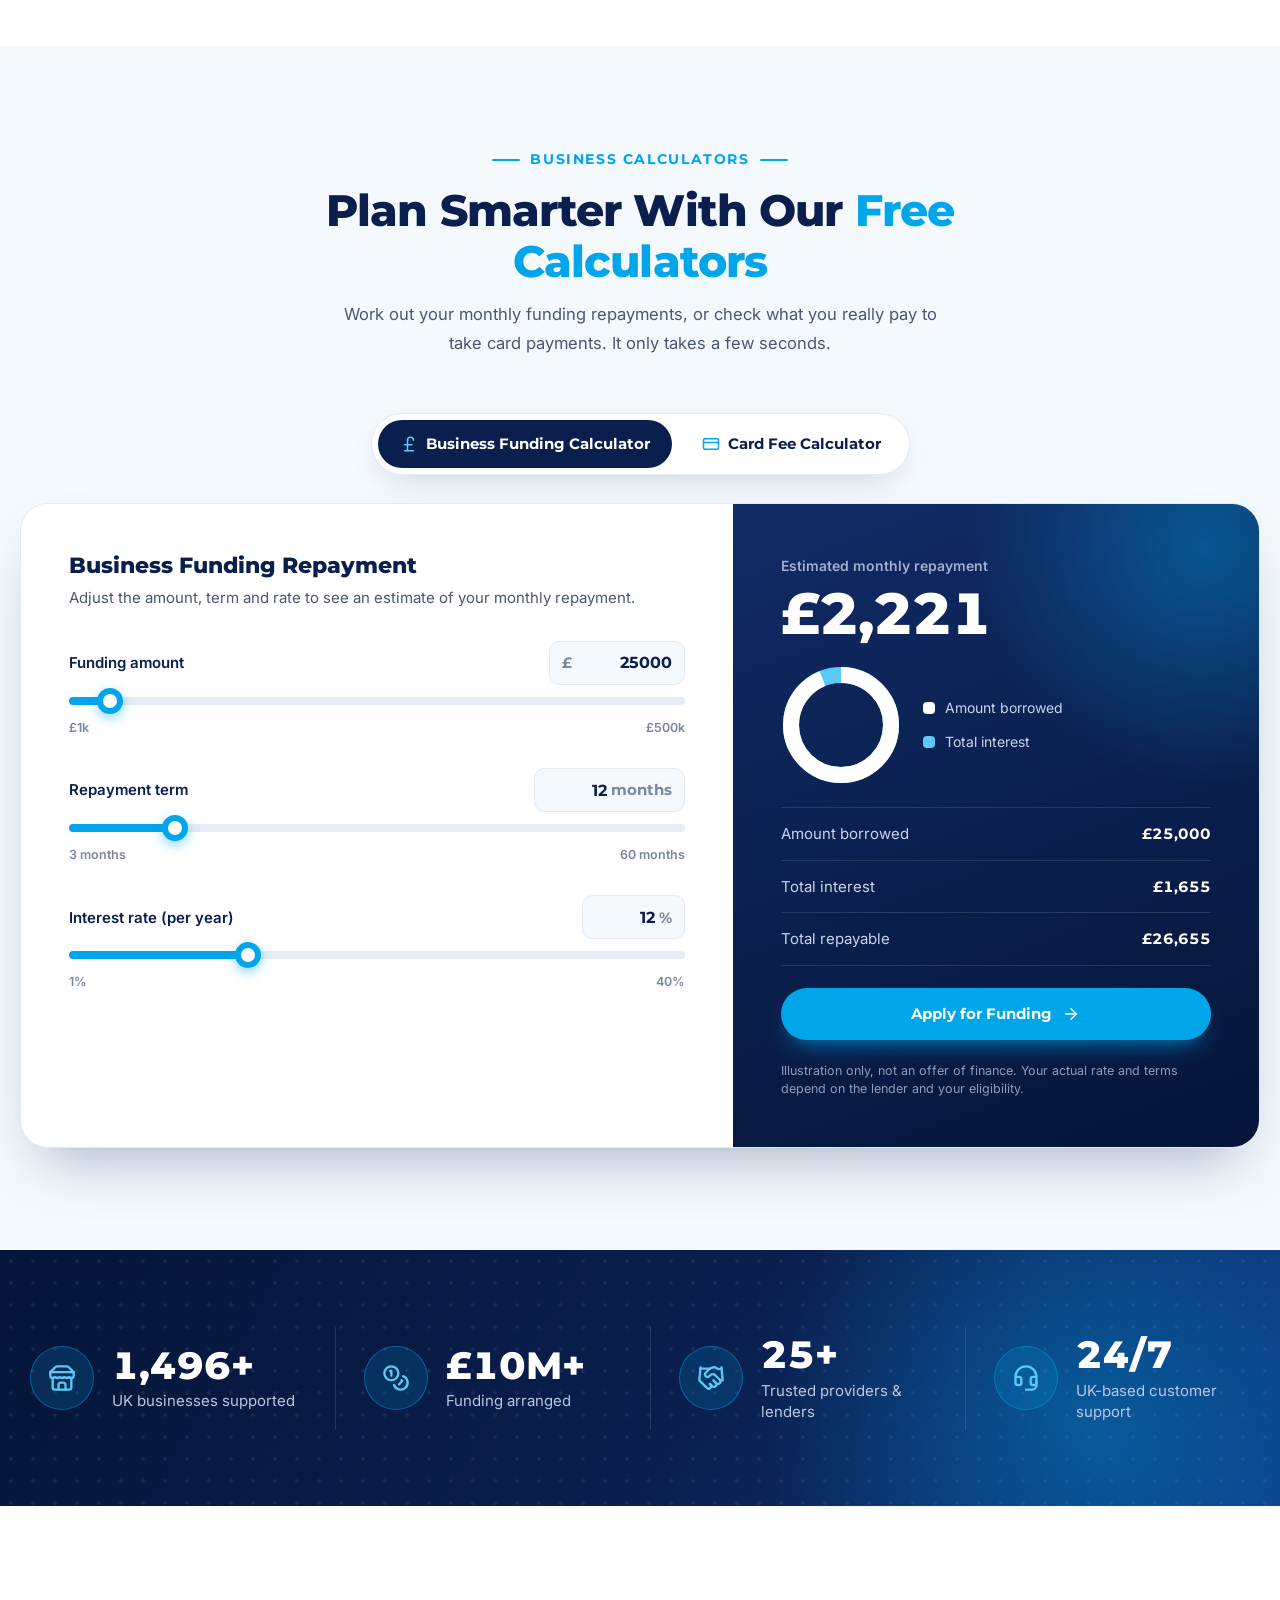
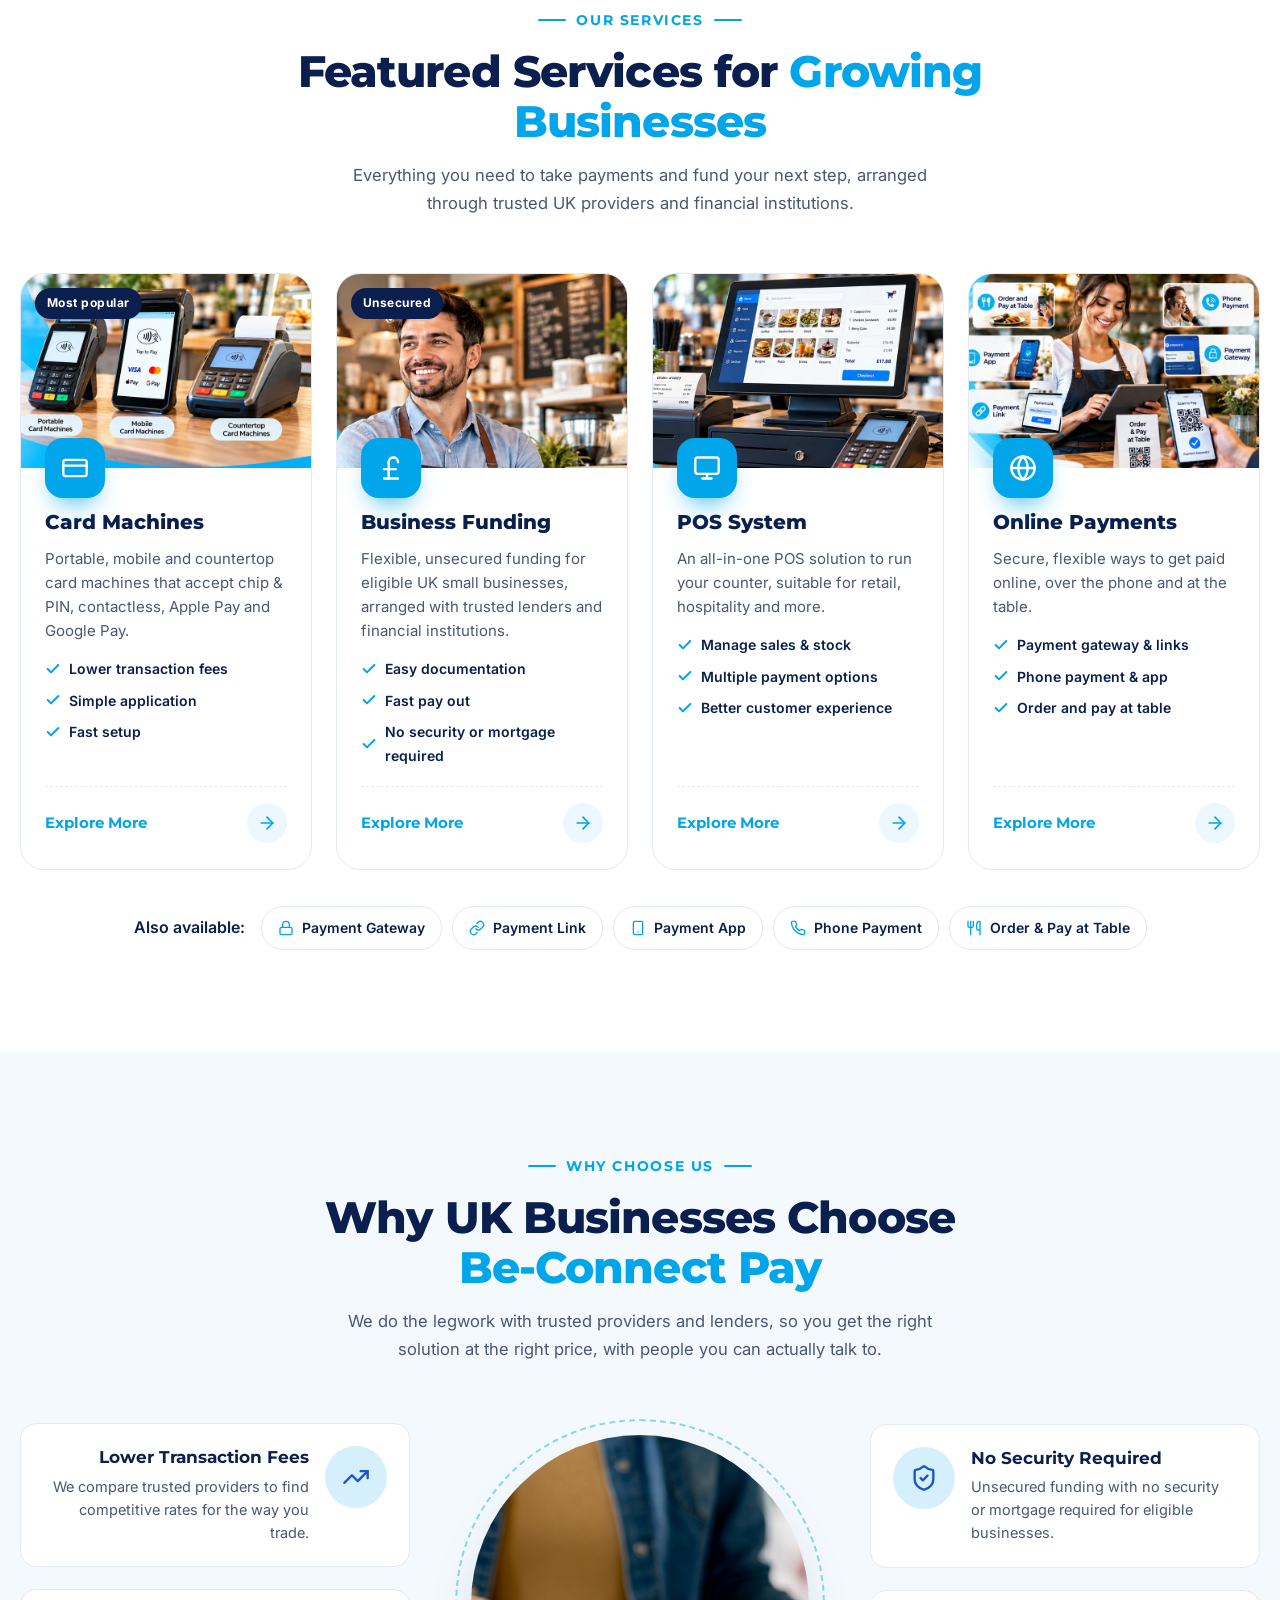
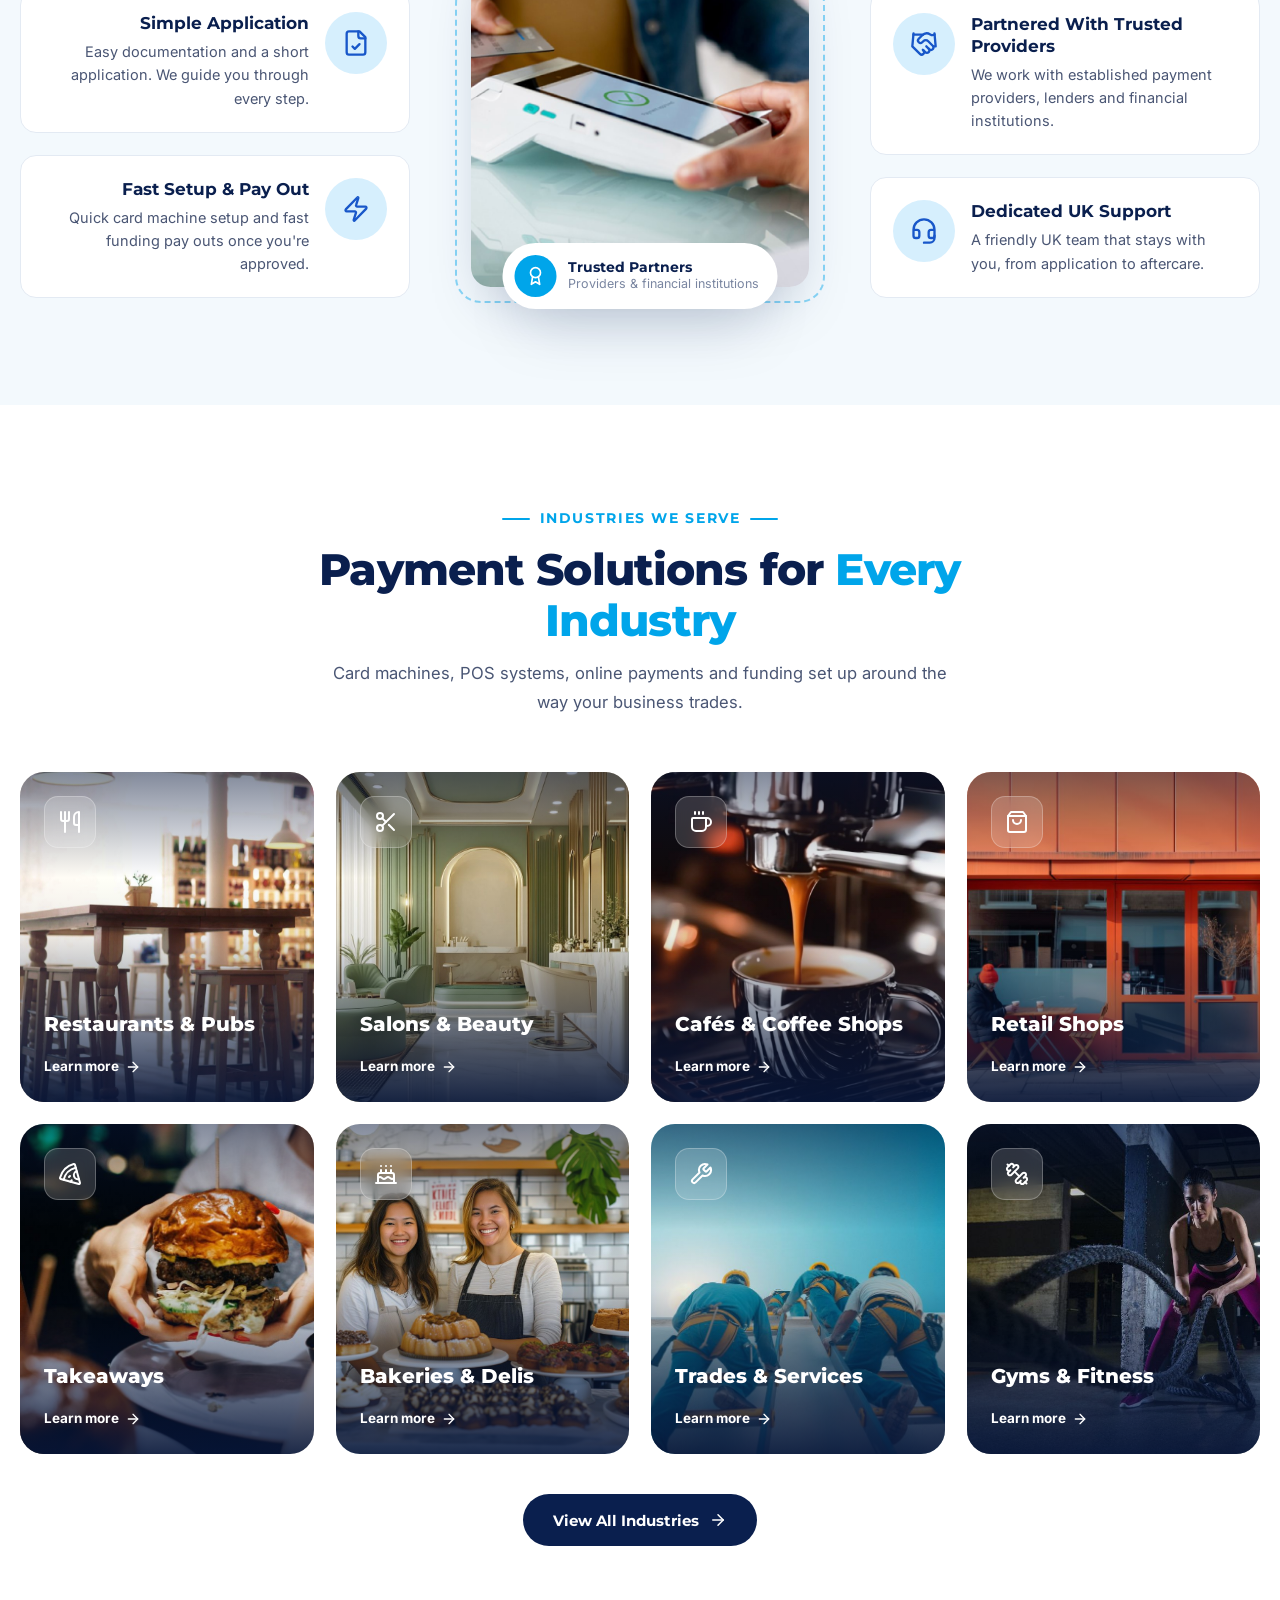
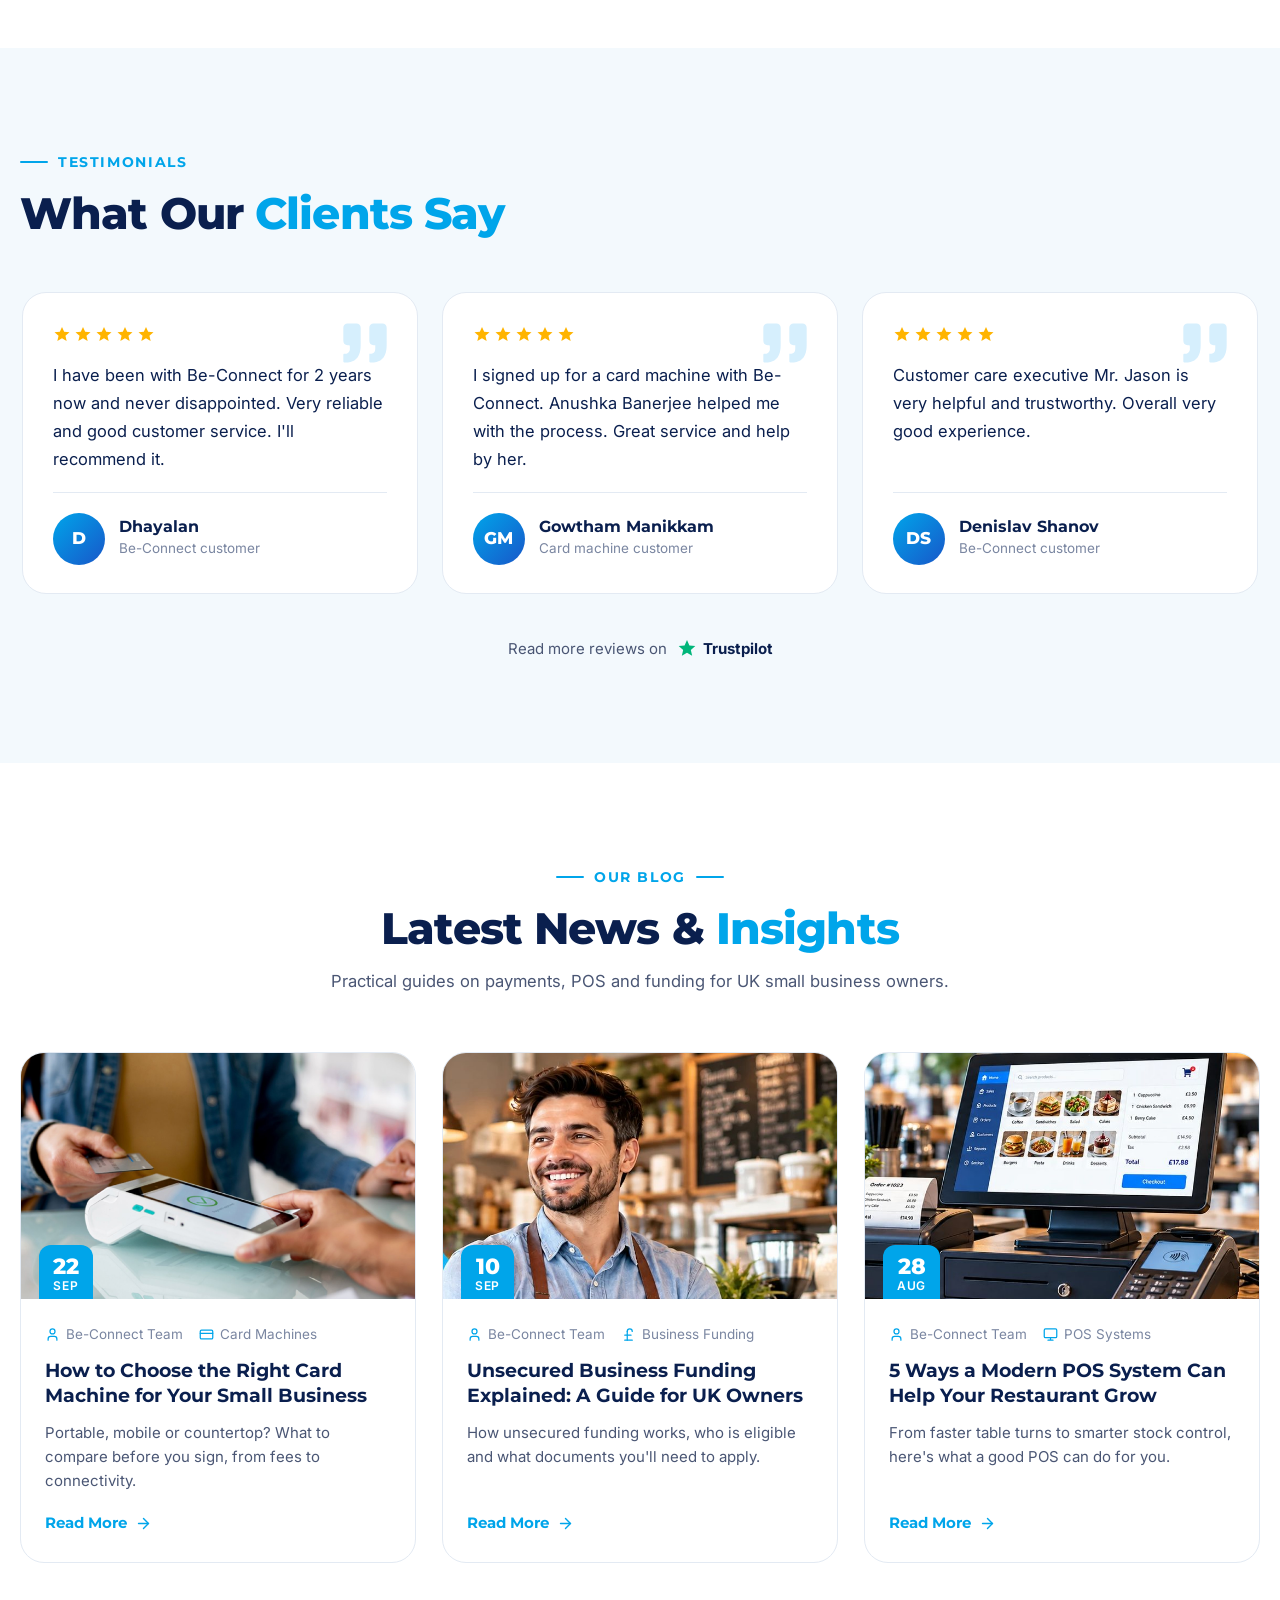
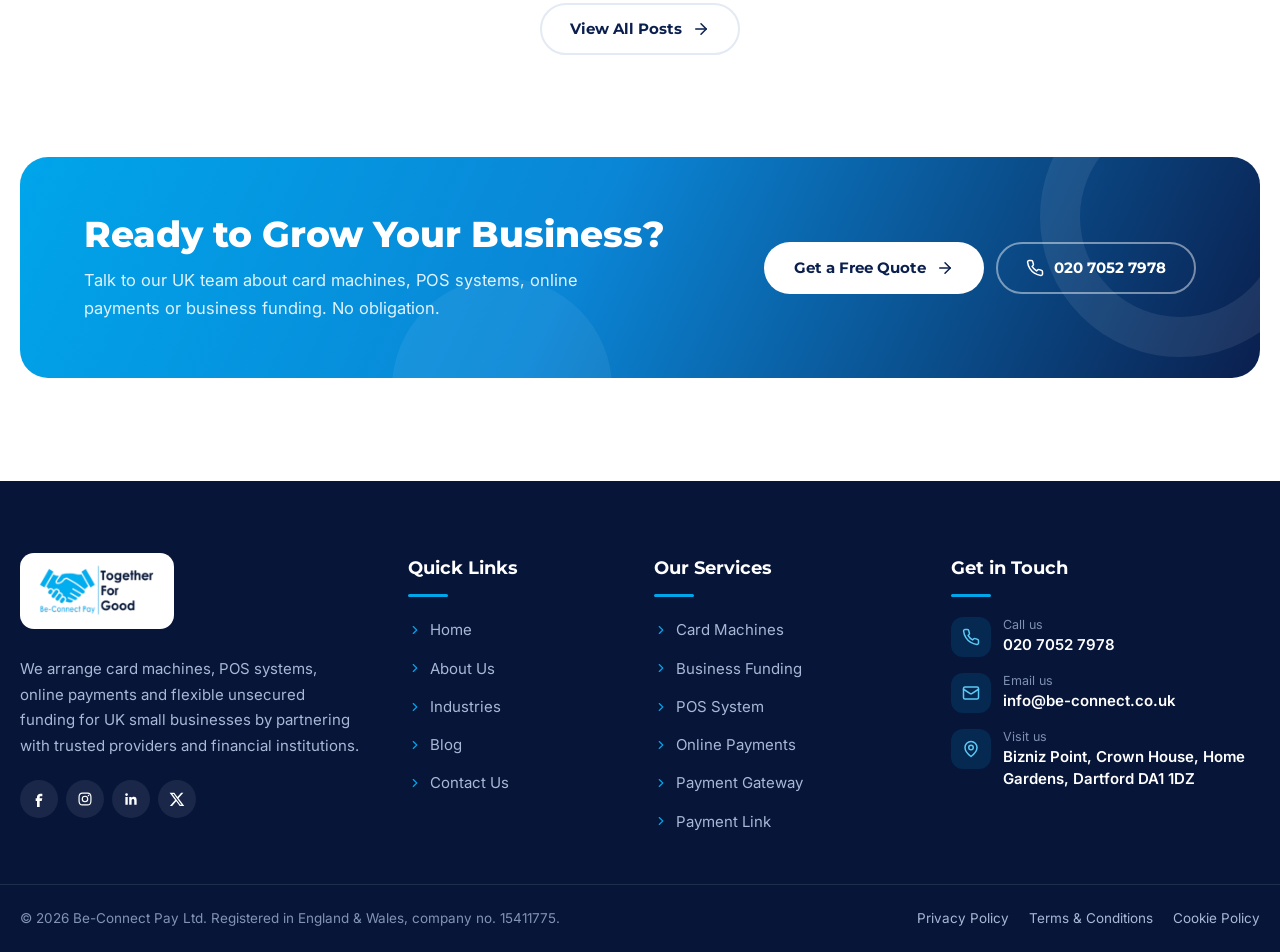
==== commit 04d29804: "Rebuild homepage on the reference site layout with the new banners - Banner slider with the four sup" ====
--- a/index.html
+++ b/index.html
@@ -3,1083 +3,1115 @@
 <head>
 <meta charset="utf-8">
 <meta name="viewport" content="width=device-width, initial-scale=1, viewport-fit=cover">
-<title>Be-Connect Pay Homepage</title>
-<meta name="description" content="Card machines, POS, online and phone payments for UK businesses. Next-day settlement and 24/7 UK support from Be-Connect Pay.">
+<title>Card Machines, POS &amp; Business Funding for UK Businesses | Be-Connect Pay</title>
+<meta name="description" content="Be-Connect Pay arranges card machines, POS systems, online payments and flexible unsecured business funding for UK small businesses, with trusted providers and UK support.">
+<!--BCPAY:START-->
 <link rel="preconnect" href="https://fonts.googleapis.com">
 <link rel="preconnect" href="https://fonts.gstatic.com" crossorigin>
-<link rel="stylesheet" href="https://fonts.googleapis.com/css2?family=Plus+Jakarta+Sans:wght@400;500;600;700;800&family=JetBrains+Mono:wght@500;600&display=swap">
+<link rel="stylesheet" href="https://fonts.googleapis.com/css2?family=Montserrat:wght@600;700;800&family=Inter:wght@400;500;600;700&display=swap">
 <style>
-/* Layout: premium fintech homepage. Dark navy hero with product composition, light editorial sections, photo-led sectors, dark product showcase. Single light design in Be-Connect sky blue. */
-:root{
-  --sky:#00A0DC; --sky-hover:#0090C7; --sky-300:#5CC6EE; --sky-100:#D6F0FB; --sky-50:#EEF8FD;
-  --navy-950:#040E22; --navy-900:#071736; --navy-800:#0C2149; --navy-700:#16305F;
-  --ink:#0A1A3A; --text:#42506B; --muted:#6E7B93; --line:#E5EAF1; --line-2:#EEF2F7; --bg:#FFFFFF; --bg-2:#F6F8FB;
-  --green:#14B26A; --green-50:#E6F7EF; --tp:#00B67A;
-  --on-dark:#FFFFFF; --on-dark-2:#B9C6DE; --on-dark-3:#7F8FAE; --dark-line:rgb(255 255 255 / .1);
-  --f:"Plus Jakarta Sans", "Segoe UI", system-ui, -apple-system, sans-serif;
-  --f-mono:"JetBrains Mono", ui-monospace, "SFMono-Regular", Menlo, monospace;
-  --r-sm:12px; --r:18px; --r-lg:28px;
-  --sh-sm:0 1px 2px rgb(10 26 58 / .06), 0 4px 12px -4px rgb(10 26 58 / .08);
-  --sh:0 1px 2px rgb(10 26 58 / .05), 0 18px 40px -18px rgb(10 26 58 / .25);
-  --sh-lg:0 2px 6px rgb(4 14 34 / .08), 0 40px 80px -30px rgb(4 14 34 / .45);
-  --wrap:1200px; --gutter:20px;
-  color-scheme:light;
+/* ==========================================================================
+   Be-Connect Pay homepage
+   Every class/id starts with "bcpay-" and every rule is scoped to .bcpay-home,
+   so nothing here touches the theme or other Elementor widgets.
+   ========================================================================== */
+.bcpay-home{
+  --bcpay-blue:#00A5EA; --bcpay-blue-d:#008CCB; --bcpay-blue-l:#5CC8F5; --bcpay-blue-50:#EDF8FE; --bcpay-blue-100:#D6EFFD;
+  --bcpay-royal:#1857C9; --bcpay-navy:#0A1F4E; --bcpay-navy-2:#102B66; --bcpay-navy-d:#061538;
+  --bcpay-ink:#0A1F4E; --bcpay-text:#4A5674; --bcpay-muted:#7A86A1; --bcpay-line:#E3EAF3; --bcpay-soft:#F3F9FD;
+  --bcpay-green:#12A866; --bcpay-star:#FFB400; --bcpay-white:#FFFFFF;
+  --bcpay-fh:"Montserrat","Segoe UI",system-ui,-apple-system,sans-serif;
+  --bcpay-fb:"Inter","Segoe UI",system-ui,-apple-system,sans-serif;
+  --bcpay-r:16px; --bcpay-r-lg:24px;
+  --bcpay-sh:0 12px 34px -14px rgb(10 31 78 / .22);
+  --bcpay-sh-lg:0 30px 60px -24px rgb(10 31 78 / .35);
+  --bcpay-wrap:1240px;
+  position:relative;display:block;width:100%;margin:0;padding:0;background:#fff;color:var(--bcpay-text);
+  font-family:var(--bcpay-fb);font-size:16px;font-weight:400;line-height:1.7;letter-spacing:normal;text-align:left;text-transform:none;
+  -webkit-font-smoothing:antialiased;-webkit-text-size-adjust:100%;overflow-x:hidden;overflow-x:clip;
 }
-*,*::before,*::after{box-sizing:border-box}
-[hidden]{display:none!important}
-html{scroll-behavior:smooth;-webkit-text-size-adjust:100%}
-@media (prefers-reduced-motion: reduce){ html{scroll-behavior:auto} *,*::before,*::after{animation:none!important;transition:none!important} }
-body{margin:0;background:var(--bg);color:var(--text);font-family:var(--f);font-size:16.5px;line-height:1.65;-webkit-font-smoothing:antialiased;overflow-x:hidden}
-img{max-width:100%;display:block}
-a{color:inherit}
-h1,h2,h3,h4{color:var(--ink);margin:0;line-height:1.1;letter-spacing:-.025em;font-weight:700;text-wrap:balance}
-p{margin:0}
-button{font-family:inherit}
-:focus-visible{outline:3px solid var(--sky);outline-offset:3px;border-radius:8px}
-.ic{width:20px;height:20px;fill:none;stroke:currentColor;stroke-width:2;stroke-linecap:round;stroke-linejoin:round;flex:none}
-.wrap{width:100%;max-width:calc(var(--wrap) + var(--gutter)*2);margin-inline:auto;padding-inline:var(--gutter)}
-.sec{padding-block:clamp(72px,9vw,128px)}
-.eyebrow{display:inline-flex;align-items:center;gap:8px;font-size:13px;font-weight:700;letter-spacing:.08em;text-transform:uppercase;color:var(--sky)}
-.eyebrow::before{content:"";width:18px;height:2px;border-radius:2px;background:currentColor}
-.h2{font-size:clamp(32px,4.4vw,52px);font-weight:800;letter-spacing:-.035em}
-.lead{font-size:clamp(17px,1.4vw,19px);color:var(--text);max-width:58ch}
-.head{display:grid;gap:18px;margin-bottom:clamp(40px,5vw,64px)}
-.head.split{grid-template-columns:minmax(0,1.1fr) minmax(0,.9fr);align-items:end;gap:28px 64px}
-.head.split .lead{justify-self:end}
-.head.center{text-align:center;justify-items:center;max-width:760px;margin-inline:auto}
-@media (max-width:860px){ .head.split{grid-template-columns:minmax(0,1fr)} .head.split .lead{justify-self:start} }
+/* Scoped reset */
+.bcpay-home [class*="bcpay-"],.bcpay-home [class*="bcpay-"]::before,.bcpay-home [class*="bcpay-"]::after{box-sizing:border-box}
+.bcpay-home [class*="bcpay-"]{margin:0;padding:0;border:0 solid transparent;border-radius:0;background:none;box-shadow:none;outline:0;font:inherit;color:inherit;letter-spacing:inherit;line-height:inherit;text-transform:none;text-align:inherit;text-decoration:none;text-shadow:none;list-style:none;min-width:0;float:none;vertical-align:baseline;transition:none}
+.bcpay-home [hidden]{display:none!important}
+.bcpay-home :where(img[class*="bcpay-"]){display:block;max-width:100%;height:auto}
+.bcpay-home a[class*="bcpay-"],.bcpay-home button[class*="bcpay-"]{cursor:pointer}
+.bcpay-home button[class*="bcpay-"]{-webkit-appearance:none;appearance:none}
+.bcpay-home [class*="bcpay-"]:focus-visible{outline:3px solid var(--bcpay-blue);outline-offset:3px;border-radius:8px}
+.bcpay-home .bcpay-ic{display:inline-block;width:20px;height:20px;flex:none;fill:none;stroke:currentColor;stroke-width:2;stroke-linecap:round;stroke-linejoin:round;vertical-align:middle;overflow:visible}
+.bcpay-home .bcpay-ic-fill{fill:currentColor;stroke:none}
+.bcpay-home .bcpay-sprite{position:absolute;width:0;height:0;overflow:hidden}
+.bcpay-home .bcpay-sr{position:absolute;width:1px;height:1px;overflow:hidden;clip:rect(0 0 0 0);white-space:nowrap}
+@media (prefers-reduced-motion:reduce){.bcpay-home [class*="bcpay-"]{animation:none!important;transition:none!important;scroll-behavior:auto!important}}
+
+/* Layout helpers */
+.bcpay-home .bcpay-wrap{width:100%;max-width:calc(var(--bcpay-wrap) + 40px);margin-inline:auto;padding-inline:20px}
+.bcpay-home .bcpay-sec{padding-block:clamp(64px,8vw,110px)}
+.bcpay-home .bcpay-sec-soft{background:var(--bcpay-soft)}
+.bcpay-home .bcpay-head{display:grid;gap:14px;margin-bottom:clamp(36px,4.5vw,56px)}
+.bcpay-home .bcpay-head-center{text-align:center;justify-items:center;max-width:780px;margin-inline:auto}
+.bcpay-home .bcpay-sub{display:inline-flex;align-items:center;gap:10px;font-family:var(--bcpay-fh);font-size:13.5px;font-weight:700;letter-spacing:.12em;text-transform:uppercase;color:var(--bcpay-blue)}
+.bcpay-home .bcpay-sub::before,.bcpay-home .bcpay-head-center .bcpay-sub::after{content:"";width:28px;height:2px;border-radius:2px;background:currentColor}
+.bcpay-home .bcpay-title{font-family:var(--bcpay-fh);font-size:clamp(28px,3.6vw,44px);font-weight:800;line-height:1.15;letter-spacing:-.02em;color:var(--bcpay-ink)}
+.bcpay-home .bcpay-hl{color:var(--bcpay-blue)}
+.bcpay-home .bcpay-nowrap{white-space:nowrap}
+.bcpay-home .bcpay-lead{font-size:clamp(16px,1.3vw,17.5px);color:var(--bcpay-text);max-width:62ch}
 
 /* Buttons */
-.btn{display:inline-flex;align-items:center;justify-content:center;gap:10px;min-height:54px;padding:0 26px;border-radius:999px;border:1.5px solid transparent;font:700 15.5px/1 var(--f);text-decoration:none;cursor:pointer;transition:background .2s,transform .2s,box-shadow .2s,border-color .2s,color .2s;white-space:nowrap}
-.btn .ic{width:18px;height:18px;transition:transform .2s}
-.btn:hover .ic.arrow{transform:translateX(3px)}
-.btn-sky{background:var(--sky);color:#fff;box-shadow:0 10px 24px -10px rgb(0 160 220 / .8),inset 0 1px 0 rgb(255 255 255 / .2)}
-.btn-sky:hover{background:var(--sky-hover);transform:translateY(-1px)}
-.btn-glass{background:rgb(255 255 255 / .08);color:#fff;border-color:rgb(255 255 255 / .2);backdrop-filter:blur(8px)}
-.btn-glass:hover{background:rgb(255 255 255 / .14);border-color:rgb(255 255 255 / .35)}
-.btn-dark{background:var(--ink);color:#fff}
-.btn-dark:hover{background:var(--navy-700);transform:translateY(-1px)}
-.btn-outline{border-color:var(--line);color:var(--ink);background:#fff}
-.btn-outline:hover{border-color:var(--ink)}
-.btn-white{background:#fff;color:var(--ink)}
-.btn-white:hover{transform:translateY(-1px);box-shadow:var(--sh)}
-.link{display:inline-flex;align-items:center;gap:8px;font-weight:700;color:var(--ink);text-decoration:none;font-size:15px}
-.link .ic{width:16px;height:16px;color:var(--sky);transition:transform .2s}
-.link:hover .ic{transform:translateX(4px)}
-
-/* Header */
-.header{position:fixed;top:0;left:0;right:0;z-index:60;padding-top:env(safe-area-inset-top,0px);transition:background .3s,box-shadow .3s,border-color .3s;border-bottom:1px solid transparent}
-.header .wrap{display:flex;align-items:center;gap:20px;height:84px;transition:height .3s}
-.logo{flex:none;display:block;height:48px}
-.logo img{height:48px;width:auto}
-.logo .lg-d{display:none}
-.nav{display:flex;gap:2px;margin-left:auto}
-.nav a{padding:10px 14px;border-radius:999px;color:var(--on-dark);text-decoration:none;font-weight:600;font-size:15px;opacity:.88;transition:background .2s,opacity .2s,color .2s;white-space:nowrap}
-.nav a:hover{opacity:1;background:rgb(255 255 255 / .08)}
-.h-cta{display:flex;align-items:center;gap:14px;margin-left:12px}
-.h-phone{display:inline-flex;align-items:center;gap:8px;color:var(--on-dark);text-decoration:none;font-weight:700;font-size:15px;white-space:nowrap}
-.h-phone .ic{width:17px;height:17px;color:var(--sky-300)}
-.h-cta .btn{min-height:46px;padding:0 20px;font-size:14.5px}
-.menu-btn{display:none;margin-left:auto;width:46px;height:46px;border-radius:50%;border:1px solid rgb(255 255 255 / .25);background:rgb(255 255 255 / .06);color:#fff;align-items:center;justify-content:center;cursor:pointer}
-.header.solid{background:rgb(255 255 255 / .92);backdrop-filter:saturate(1.6) blur(14px);-webkit-backdrop-filter:saturate(1.6) blur(14px);border-color:var(--line)}
-.header.solid .wrap{height:72px}
-.header.solid .logo .lg-l{display:none}
-.header.solid .logo .lg-d{display:block}
-.header.solid .nav a,.header.solid .h-phone{color:var(--ink)}
-.header.solid .nav a:hover{background:var(--bg-2)}
-.header.solid .h-phone .ic{color:var(--sky)}
-.header.solid .menu-btn{border-color:var(--line);background:#fff;color:var(--ink)}
-@media (max-width:1100px){ .h-phone{display:none} }
-@media (max-width:940px){ .nav,.h-cta{display:none} .menu-btn{display:inline-flex} .logo,.logo img{height:42px} }
+.bcpay-home .bcpay-btn{display:inline-flex;align-items:center;justify-content:center;gap:10px;min-height:52px;padding:0 28px;border-radius:999px;border:2px solid transparent;font-family:var(--bcpay-fh);font-size:15px;font-weight:700;line-height:1;white-space:nowrap;transition:background-color .25s,color .25s,border-color .25s,transform .25s,box-shadow .25s}
+.bcpay-home .bcpay-btn .bcpay-ic{width:18px;height:18px;transition:transform .25s}
+.bcpay-home .bcpay-btn:hover .bcpay-ic-arrow{transform:translateX(4px)}
+.bcpay-home .bcpay-btn-primary{background:var(--bcpay-blue);color:#fff;box-shadow:0 12px 24px -12px rgb(0 165 234 / .9)}
+.bcpay-home .bcpay-btn-primary:hover{background:var(--bcpay-blue-d);color:#fff;transform:translateY(-2px)}
+.bcpay-home .bcpay-btn-navy{background:var(--bcpay-navy);color:#fff}
+.bcpay-home .bcpay-btn-navy:hover{background:var(--bcpay-navy-2);color:#fff;transform:translateY(-2px)}
+.bcpay-home .bcpay-btn-outline{border-color:var(--bcpay-line);color:var(--bcpay-ink);background:#fff}
+.bcpay-home .bcpay-btn-outline:hover{border-color:var(--bcpay-blue);color:var(--bcpay-blue)}
+.bcpay-home .bcpay-btn-white{background:#fff;color:var(--bcpay-navy)}
+.bcpay-home .bcpay-btn-white:hover{background:var(--bcpay-navy);color:#fff;transform:translateY(-2px)}
+.bcpay-home .bcpay-btn-ghost{border-color:rgb(255 255 255 / .45);color:#fff}
+.bcpay-home .bcpay-btn-ghost:hover{background:#fff;color:var(--bcpay-navy);border-color:#fff}
+.bcpay-home .bcpay-link{display:inline-flex;align-items:center;gap:8px;font-family:var(--bcpay-fh);font-weight:700;font-size:14.5px;color:var(--bcpay-blue);transition:gap .25s,color .25s}
+.bcpay-home .bcpay-link .bcpay-ic{width:17px;height:17px}
+.bcpay-home .bcpay-link:hover{gap:12px;color:var(--bcpay-blue-d)}
+
+/* ---------- Top bar ---------- */
+.bcpay-home .bcpay-topbar{background:var(--bcpay-navy);color:#C9D5EC;font-size:13.5px}
+.bcpay-home .bcpay-topbar-in{display:flex;align-items:center;justify-content:space-between;gap:16px;min-height:44px}
+.bcpay-home .bcpay-topbar-list{display:flex;align-items:center;gap:26px}
+.bcpay-home .bcpay-topbar-item{display:inline-flex;align-items:center;gap:8px;color:#C9D5EC;transition:color .2s}
+.bcpay-home a.bcpay-topbar-item:hover{color:#fff}
+.bcpay-home .bcpay-topbar-item .bcpay-ic{width:15px;height:15px;color:var(--bcpay-blue-l)}
+.bcpay-home .bcpay-social{display:flex;gap:8px}
+.bcpay-home .bcpay-social-a{display:grid;place-items:center;width:28px;height:28px;border-radius:50%;background:rgb(255 255 255 / .08);color:#fff;transition:background-color .2s}
+.bcpay-home .bcpay-social-a:hover{background:var(--bcpay-blue);color:#fff}
+.bcpay-home .bcpay-social-a .bcpay-ic{width:13px;height:13px}
+@media (max-width:900px){.bcpay-home .bcpay-topbar-hide{display:none}}
+@media (max-width:600px){.bcpay-home .bcpay-topbar .bcpay-social{display:none}.bcpay-home .bcpay-topbar-in{justify-content:center}.bcpay-home .bcpay-topbar-list{gap:18px}}
+
+/* ---------- Header ---------- */
+.bcpay-home .bcpay-header{position:sticky;top:0;z-index:90;background:#fff;border-bottom:1px solid var(--bcpay-line);transition:box-shadow .3s}
+body.admin-bar .bcpay-home .bcpay-header{top:32px}
+@media (max-width:782px){body.admin-bar .bcpay-home .bcpay-header{top:0}}
+.bcpay-home .bcpay-header.bcpay-is-stuck{box-shadow:0 10px 30px -18px rgb(10 31 78 / .35)}
+.bcpay-home .bcpay-header-in{display:flex;align-items:center;gap:24px;height:86px}
+.bcpay-home .bcpay-logo{display:block;flex:none}
+.bcpay-home .bcpay-logo-img{height:58px;width:auto}
+.bcpay-home .bcpay-nav{display:flex;align-items:center;gap:4px;margin-left:auto}
+.bcpay-home .bcpay-nav-item{position:relative}
+.bcpay-home .bcpay-nav-link{display:inline-flex;align-items:center;gap:6px;height:86px;padding:0 14px;font-family:var(--bcpay-fh);font-size:15px;font-weight:600;color:var(--bcpay-ink);position:relative;transition:color .2s}
+.bcpay-home .bcpay-nav-link::after{content:"";position:absolute;left:14px;right:14px;bottom:24px;height:2px;border-radius:2px;background:var(--bcpay-blue);transform:scaleX(0);transform-origin:left;transition:transform .25s}
+.bcpay-home .bcpay-nav-link:hover,.bcpay-home .bcpay-nav-link.bcpay-is-current,.bcpay-home .bcpay-nav-item:hover>.bcpay-nav-link{color:var(--bcpay-blue)}
+.bcpay-home .bcpay-nav-link:hover::after,.bcpay-home .bcpay-nav-link.bcpay-is-current::after{transform:scaleX(1)}
+.bcpay-home .bcpay-nav-link .bcpay-ic{width:16px;height:16px;transition:transform .25s}
+.bcpay-home .bcpay-nav-item:hover>.bcpay-nav-link .bcpay-ic,.bcpay-home .bcpay-nav-item.bcpay-is-open>.bcpay-nav-link .bcpay-ic{transform:rotate(180deg)}
+.bcpay-home .bcpay-dd{position:absolute;top:100%;left:50%;width:640px;padding:18px;border-radius:0 0 var(--bcpay-r) var(--bcpay-r);background:#fff;border-top:3px solid var(--bcpay-blue);box-shadow:var(--bcpay-sh-lg);display:grid;grid-template-columns:1fr 1fr;gap:4px;opacity:0;visibility:hidden;transform:translate(-50%,12px);transition:opacity .25s,transform .25s,visibility .25s}
+.bcpay-home .bcpay-nav-item:hover>.bcpay-dd,.bcpay-home .bcpay-nav-item:focus-within>.bcpay-dd,.bcpay-home .bcpay-nav-item.bcpay-is-open>.bcpay-dd{opacity:1;visibility:visible;transform:translate(-50%,0)}
+.bcpay-home .bcpay-dd-a{display:grid;grid-template-columns:42px 1fr;gap:12px;align-items:center;padding:12px;border-radius:12px;transition:background-color .2s}
+.bcpay-home .bcpay-dd-a:hover{background:var(--bcpay-blue-50)}
+.bcpay-home .bcpay-dd-ic{display:grid;place-items:center;width:42px;height:42px;border-radius:12px;background:var(--bcpay-blue-100);color:var(--bcpay-royal)}
+.bcpay-home .bcpay-dd-t{display:block;font-family:var(--bcpay-fh);font-weight:700;font-size:14.5px;color:var(--bcpay-ink);line-height:1.3}
+.bcpay-home .bcpay-dd-d{display:block;font-size:13px;color:var(--bcpay-muted);line-height:1.4}
+.bcpay-home .bcpay-header-cta{display:flex;align-items:center;gap:16px;margin-left:12px}
+.bcpay-home .bcpay-call{display:flex;align-items:center;gap:10px}
+.bcpay-home .bcpay-call-ic{display:grid;place-items:center;width:44px;height:44px;border-radius:50%;background:var(--bcpay-blue-50);color:var(--bcpay-blue)}
+.bcpay-home .bcpay-call-t{display:block;font-size:12px;color:var(--bcpay-muted);line-height:1.2}
+.bcpay-home .bcpay-call-n{display:block;font-family:var(--bcpay-fh);font-weight:700;font-size:15px;color:var(--bcpay-ink);line-height:1.3}
+.bcpay-home .bcpay-header-cta .bcpay-btn{min-height:48px;padding:0 22px;font-size:14.5px}
+.bcpay-home .bcpay-burger{display:none;place-items:center;width:46px;height:46px;margin-left:auto;border-radius:12px;background:var(--bcpay-blue-50);color:var(--bcpay-navy)}
+@media (max-width:1240px){.bcpay-home .bcpay-header-cta .bcpay-call{display:none}}
+@media (max-width:1060px){.bcpay-home .bcpay-nav,.bcpay-home .bcpay-header-cta{display:none}.bcpay-home .bcpay-burger{display:grid}.bcpay-home .bcpay-header-in{height:74px}.bcpay-home .bcpay-logo-img{height:50px}}
 
 /* Mobile drawer */
-.drawer{position:fixed;inset:0;z-index:70;background:var(--navy-950);color:#fff;display:flex;flex-direction:column;padding:calc(env(safe-area-inset-top,0px) + 18px) 20px calc(env(safe-area-inset-bottom,0px) + 24px);transform:translateY(-100%);transition:transform .45s cubic-bezier(.7,0,.2,1);visibility:hidden}
-.drawer.open{transform:none;visibility:visible}
-.drawer-top{display:flex;justify-content:space-between;align-items:center}
-.drawer-top img{height:42px;width:auto}
-.drawer nav{display:grid;margin-top:36px}
-.drawer nav a{display:flex;justify-content:space-between;align-items:center;padding:18px 0;border-bottom:1px solid var(--dark-line);color:#fff;text-decoration:none;font-size:24px;font-weight:700;letter-spacing:-.02em}
-.drawer nav a .ic{color:var(--sky-300)}
-.drawer .bottom{margin-top:auto;display:grid;gap:12px}
-.drawer .bottom .btn{width:100%}
-.drawer .meta{color:var(--on-dark-2);font-size:14px;text-align:center;margin-top:6px}
-
-/* Hero */
-.hero{position:relative;background:var(--navy-950);color:var(--on-dark-2);overflow:hidden;padding-top:calc(84px + env(safe-area-inset-top,0px))}
-.hero::before{content:"";position:absolute;inset:0;background:
-  radial-gradient(60% 70% at 85% 30%,rgb(0 160 220 / .32),transparent 60%),
-  radial-gradient(40% 50% at 10% 100%,rgb(0 160 220 / .14),transparent 70%),
-  linear-gradient(180deg,var(--navy-950),var(--navy-900));pointer-events:none}
-.hero::after{content:"";position:absolute;inset:0;background-image:linear-gradient(rgb(255 255 255 / .035) 1px,transparent 1px),linear-gradient(90deg,rgb(255 255 255 / .035) 1px,transparent 1px);background-size:64px 64px;mask-image:radial-gradient(70% 60% at 60% 40%,#000,transparent);-webkit-mask-image:radial-gradient(70% 60% at 60% 40%,#000,transparent);pointer-events:none}
-.hero-grid{position:relative;z-index:1;display:grid;grid-template-columns:minmax(0,1.02fr) minmax(0,.98fr);gap:clamp(40px,5vw,72px);align-items:center;padding-block:clamp(48px,6vw,88px) clamp(56px,6vw,80px)}
-.hero-copy{display:grid;gap:26px;min-width:0}
-.chip{justify-self:start;display:inline-flex;align-items:center;gap:10px;padding:7px 14px 7px 8px;border-radius:999px;background:rgb(255 255 255 / .06);border:1px solid rgb(255 255 255 / .12);color:#E6EEFB;font-size:13.5px;font-weight:600}
-.chip b{display:inline-grid;place-items:center;padding:3px 9px;border-radius:999px;background:var(--sky);color:#fff;font-size:11.5px;letter-spacing:.04em}
-.hero h1{color:#fff;font-size:clamp(42px,5.6vw,74px);font-weight:800;letter-spacing:-.045em;line-height:1.02}
-.hero h1 em{font-style:normal;background:linear-gradient(92deg,#5CC6EE 0%,#00A0DC 60%,#7FD6F5 100%);-webkit-background-clip:text;background-clip:text;color:transparent}
-.hero .lead{color:var(--on-dark-2);font-size:clamp(17px,1.45vw,19.5px)}
-.hero-actions{display:flex;gap:12px;flex-wrap:wrap}
-.proof{display:flex;align-items:center;gap:16px;flex-wrap:wrap;padding-top:6px}
-.faces{display:flex}
-.faces img{width:40px;height:40px;border-radius:50%;border:2.5px solid var(--navy-950);object-fit:cover;margin-left:-10px}
-.faces img:first-child{margin-left:0}
-.proof-text{display:grid;gap:3px;font-size:14px;color:var(--on-dark-2)}
-.proof-text strong{color:#fff;font-weight:700}
-.stars{display:inline-flex;gap:2px;vertical-align:middle}
-.stars i{display:grid;place-items:center;width:18px;height:18px;background:var(--tp)}
-.stars svg{width:12px;height:12px;fill:#fff}
-
-.hero-visual{position:relative;min-width:0;padding:28px 0 36px 28px}
-.hero-photo{position:relative;border-radius:var(--r-lg);overflow:hidden;aspect-ratio:4/4.3;box-shadow:var(--sh-lg);border:1px solid rgb(255 255 255 / .08)}
-.hero-photo img{width:100%;height:100%;object-fit:cover;object-position:52% 60%}
-.hero-photo::after{content:"";position:absolute;inset:0;background:linear-gradient(180deg,transparent 55%,rgb(4 14 34 / .45))}
-.fcard{position:absolute;z-index:2;background:rgb(255 255 255 / .96);color:var(--ink);border-radius:18px;box-shadow:var(--sh-lg);padding:16px 18px;backdrop-filter:blur(10px);animation:float 7s ease-in-out infinite}
-.fcard small{display:block;color:var(--muted);font-size:12.5px;font-weight:600}
-.fc-pay{top:0;left:-8px;display:flex;align-items:center;gap:14px;min-width:250px}
-.fc-pay .tick{display:grid;place-items:center;width:44px;height:44px;border-radius:14px;background:var(--green-50);color:var(--green)}
-.fc-pay .tick .ic{width:22px;height:22px;stroke-width:2.6}
-.fc-pay b{display:block;font-size:20px;letter-spacing:-.02em;font-variant-numeric:tabular-nums}
-.fc-settle{right:-14px;bottom:0;width:270px;animation-delay:-3.5s}
-.fc-settle .row{display:flex;justify-content:space-between;align-items:center;gap:8px}
-.fc-settle b{display:block;font-size:24px;letter-spacing:-.03em;margin-top:2px;font-variant-numeric:tabular-nums}
-.fc-settle .pill{font-size:11.5px;font-weight:700;color:var(--green);background:var(--green-50);padding:4px 8px;border-radius:999px}
-.spark{display:flex;align-items:flex-end;gap:5px;height:44px;margin-top:12px}
-.spark i{flex:1;border-radius:4px 4px 2px 2px;background:var(--sky-100)}
-.spark i:last-child{background:var(--sky)}
-.fc-support{left:-30px;bottom:110px;display:flex;align-items:center;gap:10px;padding:10px 14px 10px 10px;border-radius:999px;animation-delay:-1.8s}
-.fc-support img{width:34px;height:34px;border-radius:50%;object-fit:cover}
-.fc-support b{font-size:13.5px;display:block;line-height:1.2}
-.fc-support small{display:flex;align-items:center;gap:6px;font-size:12px}
-.fc-support small::before{content:"";width:7px;height:7px;border-radius:50%;background:var(--green);box-shadow:0 0 0 3px var(--green-50)}
-@keyframes float{0%,100%{transform:translateY(0)}50%{transform:translateY(-8px)}}
-
-.logos{position:relative;z-index:1;border-top:1px solid var(--dark-line)}
-.logos .wrap{display:flex;align-items:center;justify-content:space-between;gap:20px 40px;flex-wrap:wrap;padding-block:26px}
-.logos span{font-size:13.5px;color:var(--on-dark-3);font-weight:600}
-.logo-row{display:flex;align-items:center;gap:clamp(18px,3vw,40px);flex-wrap:wrap}
-.logo-row svg{height:26px;width:auto;fill:#fff;opacity:.72;transition:opacity .2s}
-.logo-row svg.w{height:36px}
-.logo-row svg:hover{opacity:1}
-
-@media (max-width:980px){
-  .hero-grid{grid-template-columns:minmax(0,1fr)}
-  .hero-visual{padding:24px 8px 30px;max-width:560px;width:100%;justify-self:center}
-  .fc-pay{left:-4px}
-  .fc-settle{right:-4px}
-  .fc-support{left:-4px}
+.bcpay-home .bcpay-overlay{position:fixed;inset:0;z-index:98;background:rgb(6 21 56 / .55);opacity:0;visibility:hidden;transition:opacity .3s,visibility .3s}
+.bcpay-home .bcpay-drawer{position:fixed;top:0;right:0;bottom:0;z-index:99;width:min(88vw,380px);background:#fff;display:flex;flex-direction:column;transform:translateX(100%);transition:transform .4s cubic-bezier(.7,0,.2,1);overflow-y:auto}
+.bcpay-home.bcpay-menu-open .bcpay-overlay{opacity:1;visibility:visible}
+.bcpay-home.bcpay-menu-open .bcpay-drawer{transform:none}
+.bcpay-home .bcpay-drawer-top{display:flex;align-items:center;justify-content:space-between;padding:16px 20px;border-bottom:1px solid var(--bcpay-line)}
+.bcpay-home .bcpay-drawer-top .bcpay-logo-img{height:46px}
+.bcpay-home .bcpay-close{display:grid;place-items:center;width:42px;height:42px;border-radius:50%;background:var(--bcpay-blue-50);color:var(--bcpay-navy)}
+.bcpay-home .bcpay-mnav{display:grid;padding:8px 20px}
+.bcpay-home .bcpay-mnav-a{display:flex;align-items:center;justify-content:space-between;width:100%;padding:15px 0;border-bottom:1px solid var(--bcpay-line);font-family:var(--bcpay-fh);font-weight:700;font-size:16px;color:var(--bcpay-ink);text-align:left}
+.bcpay-home .bcpay-mnav-a .bcpay-ic{width:18px;height:18px;color:var(--bcpay-blue);transition:transform .25s}
+.bcpay-home .bcpay-mnav-a[aria-expanded="true"] .bcpay-ic{transform:rotate(180deg)}
+.bcpay-home .bcpay-msub{display:grid;padding:6px 0 10px 14px;border-bottom:1px solid var(--bcpay-line)}
+.bcpay-home .bcpay-msub-a{padding:9px 0;font-size:15px;font-weight:500;color:var(--bcpay-text)}
+.bcpay-home .bcpay-msub-a:hover{color:var(--bcpay-blue)}
+.bcpay-home .bcpay-drawer-foot{margin-top:auto;padding:20px;display:grid;gap:10px;background:var(--bcpay-soft)}
+.bcpay-home .bcpay-drawer-foot .bcpay-btn{width:100%}
+
+/* ---------- Hero slider ---------- */
+.bcpay-home .bcpay-hero{position:relative;background:#fff}
+.bcpay-home .bcpay-hero-track{position:relative;max-width:1920px;margin-inline:auto;aspect-ratio:1916/821;overflow:hidden;background:var(--bcpay-blue-50);touch-action:pan-y}
+.bcpay-home .bcpay-slide{position:absolute;inset:0;opacity:0;visibility:hidden;transition:opacity .9s ease,visibility .9s}
+.bcpay-home .bcpay-slide.bcpay-is-active{opacity:1;visibility:visible;z-index:1}
+.bcpay-home .bcpay-slide-img{width:100%;height:100%;object-fit:cover;transform:scale(1.03);transition:transform 7s ease-out}
+.bcpay-home .bcpay-slide.bcpay-is-active .bcpay-slide-img{transform:scale(1)}
+/* "Explore More" sits in the empty strip under each banner's icon row */
+.bcpay-home .bcpay-hero-cta{position:absolute;left:4.65%;top:var(--bcpay-cta-top,90%);display:inline-flex;align-items:center;gap:.6em;padding:.85em 1.7em;border-radius:999px;background:var(--bcpay-blue);color:#fff;font-family:var(--bcpay-fh);font-size:clamp(11.5px,.86vw,17px);font-weight:700;line-height:1;white-space:nowrap;box-shadow:0 14px 26px -12px rgb(0 120 190 / .9);opacity:0;transform:translateY(14px);transition:opacity .6s .45s,transform .6s .45s,background-color .25s}
+.bcpay-home .bcpay-hero-cta .bcpay-ic{width:1.15em;height:1.15em;transition:transform .25s}
+.bcpay-home .bcpay-hero-cta:hover{background:var(--bcpay-navy);color:#fff}
+.bcpay-home .bcpay-hero-cta:hover .bcpay-ic{transform:translateX(4px)}
+.bcpay-home .bcpay-slide.bcpay-is-active .bcpay-hero-cta{opacity:1;transform:none}
+.bcpay-home .bcpay-hero-arrow{position:absolute;top:50%;z-index:3;display:grid;place-items:center;width:48px;height:48px;margin-top:-24px;border-radius:50%;background:rgb(255 255 255 / .92);color:var(--bcpay-navy);box-shadow:var(--bcpay-sh);opacity:0;transition:opacity .3s,background-color .2s,color .2s}
+.bcpay-home .bcpay-hero-arrow:hover{background:var(--bcpay-blue);color:#fff}
+.bcpay-home .bcpay-hero-prev{left:14px}
+.bcpay-home .bcpay-hero-next{right:14px}
+.bcpay-home .bcpay-hero-track:hover .bcpay-hero-arrow,.bcpay-home .bcpay-hero-arrow:focus-visible{opacity:1}
+.bcpay-home .bcpay-hero-dots{position:absolute;right:2.6%;bottom:3.4%;z-index:3;display:flex;gap:8px;padding:7px 10px;border-radius:999px;background:rgb(255 255 255 / .75);backdrop-filter:blur(6px)}
+.bcpay-home .bcpay-hero-dot{width:10px;height:10px;border-radius:999px;background:#9FB4D3;transition:width .3s,background-color .3s}
+.bcpay-home .bcpay-hero-dot[aria-current="true"]{width:28px;background:var(--bcpay-blue)}
+.bcpay-home .bcpay-hero-mbar{display:none}
+@media (max-width:767px){
+  .bcpay-home .bcpay-hero-cta{display:none}
+  .bcpay-home .bcpay-hero-arrow{opacity:1;width:34px;height:34px;margin-top:-17px}
+  .bcpay-home .bcpay-hero-arrow .bcpay-ic{width:16px;height:16px}
+  .bcpay-home .bcpay-hero-prev{left:6px}.bcpay-home .bcpay-hero-next{right:6px}
+  .bcpay-home .bcpay-hero-dots{right:auto;left:50%;bottom:6px;transform:translateX(-50%);padding:5px 7px;gap:6px}
+  .bcpay-home .bcpay-hero-dot{width:7px;height:7px}
+  .bcpay-home .bcpay-hero-dot[aria-current="true"]{width:18px}
+  .bcpay-home .bcpay-hero-mbar{display:block;padding:14px 20px 4px}
+  .bcpay-home .bcpay-hero-mbar .bcpay-btn{width:100%}
 }
-@media (max-width:560px){
-  .hero h1{font-size:clamp(38px,11vw,46px)}
-  .hero-actions .btn{flex:1 1 100%}
-  .hero-photo{aspect-ratio:4/4.4}
-  .fc-pay{min-width:0;padding:12px 14px;gap:10px}
-  .fc-pay .tick{width:36px;height:36px;border-radius:11px}
-  .fc-pay b{font-size:17px}
-  .fc-settle{width:200px;padding:12px 14px}
-  .fc-settle b{font-size:19px}
-  .spark{height:32px}
-  .fc-support{display:none}
-  .logo-row{gap:18px 22px}
-  .logo-row svg{height:20px}
-  .logo-row svg.w{height:28px}
-}
-
-/* Solutions bento */
-.bento{display:grid;grid-template-columns:repeat(12,minmax(0,1fr));gap:20px}
-.tile{position:relative;display:flex;flex-direction:column;gap:14px;border-radius:var(--r-lg);padding:clamp(24px,3vw,36px);background:var(--bg-2);overflow:hidden;min-width:0;isolation:isolate;transition:transform .35s cubic-bezier(.2,.7,.2,1),box-shadow .35s}
-.tile:hover{transform:translateY(-4px);box-shadow:var(--sh)}
-.tile .tag{align-self:flex-start;font-size:12px;font-weight:700;letter-spacing:.06em;text-transform:uppercase;color:var(--sky);background:#fff;padding:6px 11px;border-radius:999px;box-shadow:var(--sh-sm)}
-.tile h3{font-size:clamp(24px,2.4vw,30px);font-weight:800;letter-spacing:-.03em}
-.tile p{max-width:44ch}
-.t-machines{grid-column:span 7;grid-row:span 2;background:linear-gradient(160deg,#EAF7FD 0%,#F6FBFE 45%,#E1F3FB 100%)}
-.t-machines .devices{position:relative;margin-top:auto;height:clamp(300px,32vw,440px);margin-top:12px;display:flex;align-items:flex-end;justify-content:center;gap:clamp(12px,3vw,36px)}
-.t-machines .devices::before{content:"";position:absolute;left:10%;right:10%;bottom:-6px;height:30px;border-radius:50%;background:radial-gradient(closest-side,rgb(10 26 58 / .22),transparent)}
-.t-machines .devices img{position:relative;width:auto;max-height:100%;filter:drop-shadow(0 24px 24px rgb(10 26 58 / .2))}
-.t-machines .devices .d1{height:66%;transform:rotate(-6deg)}
-.t-machines .devices .d2{height:100%;z-index:1}
-.t-machines .devices .d3{height:60%;transform:rotate(6deg)}
-.t-online{grid-column:span 5;background:var(--navy-900);color:var(--on-dark-2)}
-.t-online h3{color:#fff}
-.t-online .tag{background:rgb(255 255 255 / .08);color:var(--sky-300);box-shadow:none}
-.t-online .link{color:#fff}
-.paylink{margin-top:8px;align-self:stretch;background:#fff;border-radius:16px;padding:16px;color:var(--ink);box-shadow:var(--sh-lg);display:grid;gap:12px}
-.paylink .top{display:flex;align-items:center;justify-content:space-between;gap:10px}
-.paylink .merchant{display:flex;align-items:center;gap:10px;font-weight:700;font-size:14px}
-.paylink .merchant i{display:grid;place-items:center;width:32px;height:32px;border-radius:10px;background:var(--sky-50);color:var(--sky);font-style:normal}
-.paylink .amt{font-size:26px;font-weight:800;letter-spacing:-.03em;font-variant-numeric:tabular-nums}
-.paylink .btns{display:grid;grid-template-columns:1fr 1fr;gap:8px}
-.paylink .btns span{display:grid;place-items:center;height:40px;border-radius:10px;font-weight:700;font-size:13.5px}
-.paylink .btns .ap{background:#000;color:#fff}
-.paylink .btns .cd{background:var(--sky);color:#fff}
-.paylink .meta{display:flex;justify-content:space-between;font-size:12px;color:var(--muted)}
-.t-pos{grid-column:span 5;background:#fff;border:1px solid var(--line)}
-.t-pos{min-height:420px}
-.t-pos .txt{max-width:50%;display:grid;gap:14px;position:relative;z-index:1}
-.t-pos .pos-img{position:absolute;right:-8px;bottom:-10px;width:min(52%,260px);filter:drop-shadow(0 24px 24px rgb(10 26 58 / .18))}
-@media (max-width:520px){ .t-pos{min-height:0} .t-pos .txt{max-width:none} .t-pos .pos-img{position:static;align-self:center;width:min(78%,260px);margin:8px auto -36px} }
-.t-phone{grid-column:span 6;padding:0;background:var(--ink);min-height:340px;color:#fff}
-.t-phone img.bg{position:absolute;inset:0;width:100%;height:100%;object-fit:cover;z-index:-2;transition:transform .8s}
-.t-phone:hover img.bg{transform:scale(1.04)}
-.t-phone::after{content:"";position:absolute;inset:0;z-index:-1;background:linear-gradient(90deg,rgb(4 14 34 / .9) 0%,rgb(4 14 34 / .55) 55%,rgb(4 14 34 / .1))}
-.t-phone .inner{display:flex;flex-direction:column;gap:14px;padding:clamp(24px,3vw,36px);height:100%;max-width:420px}
-.t-phone h3{color:#fff}
-.t-phone p{color:#D5DEEE}
-.t-phone .link{color:#fff;margin-top:auto}
-@media (max-width:640px){ .t-phone::after{background:linear-gradient(180deg,rgb(4 14 34 / .88) 0%,rgb(4 14 34 / .6) 60%,rgb(4 14 34 / .8))} }
-.t-phone .tag{background:rgb(255 255 255 / .12);color:#fff;box-shadow:none;backdrop-filter:blur(6px)}
-.t-funding{grid-column:span 6;background:linear-gradient(150deg,#0C2149,#071736);color:var(--on-dark-2)}
-.t-funding h3{color:#fff}
-.t-funding .tag{background:rgb(255 255 255 / .08);color:var(--sky-300);box-shadow:none}
-.t-funding .link{color:#fff;margin-top:auto}
-.bars{display:flex;align-items:flex-end;gap:6px;height:90px;margin-block:4px 6px}
-.bars i{flex:1;border-radius:6px 6px 2px 2px;background:rgb(255 255 255 / .12);position:relative;overflow:hidden}
-.bars i::after{content:"";position:absolute;left:0;right:0;top:0;height:16%;background:var(--sky)}
-@media (max-width:1000px){ .t-machines,.t-online,.t-pos,.t-phone,.t-funding{grid-column:span 12} .t-machines{grid-row:auto} .t-machines .devices{flex:none;height:clamp(240px,62vw,420px);min-height:0} .t-machines .devices img{max-height:100%} }
-
-/* Machine showcase */
-.band-dark{background:var(--navy-950);color:var(--on-dark-2);position:relative;overflow:hidden}
-.band-dark::before{content:"";position:absolute;inset:0;background:radial-gradient(50% 60% at 75% 50%,rgb(0 160 220 / .2),transparent 70%);pointer-events:none}
-.band-dark h2,.band-dark h3{color:#fff}
-.band-dark .lead{color:var(--on-dark-2)}
-.band-dark .eyebrow{color:var(--sky-300)}
-.show{position:relative;display:grid;grid-template-columns:minmax(0,.9fr) minmax(0,1.1fr);gap:clamp(32px,5vw,72px);align-items:center}
-.mtabs{display:grid;gap:10px;margin-top:36px}
-.mtab{display:grid;grid-template-columns:auto minmax(0,1fr) auto;gap:16px;align-items:center;text-align:left;padding:18px 20px;border-radius:var(--r);border:1px solid var(--dark-line);background:transparent;color:var(--on-dark-2);cursor:pointer;transition:background .25s,border-color .25s}
-.mtab:hover{background:rgb(255 255 255 / .04)}
-.mtab .n{display:grid;place-items:center;width:44px;height:44px;border-radius:12px;background:rgb(255 255 255 / .06);color:var(--sky-300)}
-.mtab b{display:block;color:#fff;font-size:17px;font-weight:700}
-.mtab span{font-size:14px}
-.mtab .ic.chev{color:var(--on-dark-3);transition:transform .25s}
-.mtab[aria-selected="true"]{background:rgb(0 160 220 / .1);border-color:rgb(0 160 220 / .55)}
-.mtab[aria-selected="true"] .n{background:var(--sky);color:#fff}
-.mtab[aria-selected="true"] .ic.chev{color:var(--sky-300);transform:translateX(3px)}
-.stage{position:relative;border-radius:32px;background:radial-gradient(55% 50% at 50% 55%,rgb(0 160 220 / .38) 0%,rgb(0 160 220 / .08) 55%,transparent 75%),linear-gradient(180deg,#0C2149,#071736);border:1px solid var(--dark-line);min-height:540px;display:grid;grid-template-rows:1fr auto;overflow:hidden;box-shadow:var(--sh-lg)}
-.stage::before{content:"";position:absolute;left:50%;top:55%;width:70%;aspect-ratio:1;transform:translate(-50%,-50%);border-radius:50%;border:1px solid rgb(255 255 255 / .07);box-shadow:0 0 0 60px rgb(255 255 255 / .02),0 0 0 120px rgb(255 255 255 / .015)}
-.stage .shot{display:grid;place-items:center;padding:40px 24px 8px;min-height:0}
-.stage .shot{position:relative}
-.stage .shot img{height:380px;width:auto;filter:drop-shadow(0 40px 50px rgb(0 0 0 / .5));transition:opacity .35s,transform .45s}
-.stage .shot img.swap{opacity:0;transform:translateY(12px) scale(.98)}
-.stage .label{position:absolute;z-index:1;top:22px;left:22px;font-size:12px;font-weight:700;letter-spacing:.06em;text-transform:uppercase;color:#fff;background:rgb(255 255 255 / .1);border:1px solid rgb(255 255 255 / .14);padding:7px 12px;border-radius:999px;backdrop-filter:blur(6px)}
-.specs{position:relative;display:grid;grid-template-columns:repeat(3,minmax(0,1fr));gap:1px;background:var(--dark-line);border-top:1px solid var(--dark-line)}
-.specs div{background:rgb(7 23 54 / .92);padding:18px 20px;display:grid;gap:2px}
-.specs small{color:var(--on-dark-3);font-size:12px;font-weight:600}
-.specs b{color:#fff;font-size:14.5px}
-.show-cta{display:flex;gap:12px;flex-wrap:wrap;margin-top:28px}
-@media (max-width:980px){
-  .show{grid-template-columns:minmax(0,1fr)}
-  .mtabs{grid-template-columns:repeat(3,minmax(0,1fr));margin-top:28px}
-  .mtab{grid-template-columns:minmax(0,1fr);padding:12px;gap:8px}
-  .mtab span,.mtab .ic.chev{display:none}
-  .mtab b{font-size:13.5px;line-height:1.25}
-  .stage .shot{padding-top:64px}
-  .mtab > div{min-width:0}
-  .stage{min-height:440px}
-}
-@media (max-width:520px){
-  .mtab .n{width:36px;height:36px}
-  .stage{min-height:400px;border-radius:24px}
-  .stage .shot img{height:270px}
-  .show-cta .btn{flex:1 1 100%}
-  .specs{grid-template-columns:minmax(0,1fr)}
-  .specs div{display:flex;justify-content:space-between;align-items:center}
-}
-
-/* Sectors */
-.sectors{display:grid;grid-template-columns:repeat(4,minmax(0,1fr));gap:18px}
-.sector{position:relative;border-radius:var(--r-lg);overflow:hidden;aspect-ratio:3/3.6;color:#fff;text-decoration:none;isolation:isolate;display:flex;flex-direction:column;justify-content:flex-end;padding:22px}
-.sector img{position:absolute;inset:0;width:100%;height:100%;object-fit:cover;z-index:-2;transition:transform .8s cubic-bezier(.2,.7,.2,1)}
-.sector::after{content:"";position:absolute;inset:0;z-index:-1;background:linear-gradient(180deg,rgb(4 14 34 / 0) 40%,rgb(4 14 34 / .85))}
-.sector:hover img{transform:scale(1.06)}
-.sector b{font-size:21px;font-weight:700;letter-spacing:-.02em}
-.sector span{font-size:14px;color:#D9E2F1;margin-top:4px}
-.sector .go{position:absolute;top:18px;right:18px;display:grid;place-items:center;width:40px;height:40px;border-radius:50%;background:rgb(255 255 255 / .16);backdrop-filter:blur(8px);transition:background .25s,transform .25s}
-.sector:hover .go{background:var(--sky);transform:rotate(-45deg)}
-.sector .go .ic{width:18px;height:18px}
-.sector.big{grid-column:span 2;aspect-ratio:auto}
-@media (max-width:980px){ .sectors{grid-template-columns:repeat(2,minmax(0,1fr))} }
-@media (max-width:640px){
-  .sectors{display:flex;overflow-x:auto;scroll-snap-type:x mandatory;gap:12px;margin-inline:calc(-1 * var(--gutter));padding-inline:var(--gutter);padding-bottom:8px;scrollbar-width:none}
-  .sectors::-webkit-scrollbar{display:none}
-  .sector,.sector.big{flex:0 0 76%;aspect-ratio:3/3.8;scroll-snap-align:start}
-}
-.swipe-hint{display:none;margin-top:14px;font-size:13px;color:var(--muted);font-weight:600}
-@media (max-width:640px){ .swipe-hint{display:flex;align-items:center;gap:6px} }
-
-/* Settlement story */
-.story{display:grid;grid-template-columns:minmax(0,1fr) minmax(0,1fr);gap:clamp(40px,6vw,96px);align-items:center}
-.timeline{display:grid;gap:0;margin-top:36px;position:relative}
-.tl{display:grid;grid-template-columns:52px minmax(0,1fr);gap:18px;padding-bottom:26px;position:relative}
-.tl:not(:last-child)::before{content:"";position:absolute;left:25px;top:52px;bottom:4px;width:2px;background:linear-gradient(var(--sky-100),var(--line))}
-.tl .dot{display:grid;place-items:center;width:52px;height:52px;border-radius:16px;background:var(--sky-50);color:var(--sky)}
-.tl:last-child .dot{background:var(--green-50);color:var(--green)}
-.tl time{font-family:var(--f-mono);font-size:12.5px;color:var(--muted);font-weight:600}
-.tl h4{font-size:18px;margin-top:2px}
-.tl p{font-size:15px;margin-top:4px}
-.app{position:relative;justify-self:center;width:min(100%,360px)}
-.phone{position:relative;border-radius:46px;background:#0B1324;padding:12px;box-shadow:var(--sh-lg),inset 0 0 0 2px #2A3550}
-.screen{border-radius:36px;background:var(--bg-2);overflow:hidden}
-.notch{position:absolute;top:22px;left:50%;transform:translateX(-50%);width:96px;height:26px;border-radius:20px;background:#0B1324;z-index:2}
-.app-head{background:linear-gradient(160deg,var(--navy-800),var(--navy-950));color:#fff;padding:56px 22px 26px}
-.app-head small{color:var(--on-dark-2);font-weight:600;font-size:12.5px}
-.app-head .bal{font-size:36px;font-weight:800;letter-spacing:-.04em;margin-top:2px;font-variant-numeric:tabular-nums}
-.app-head .sub{display:inline-flex;align-items:center;gap:6px;margin-top:10px;padding:5px 10px;border-radius:999px;background:rgb(20 178 106 / .18);color:#6EE7B0;font-size:12px;font-weight:700}
-.app-chart{display:flex;align-items:flex-end;gap:6px;height:64px;margin-top:20px}
-.app-chart i{flex:1;border-radius:5px 5px 2px 2px;background:rgb(255 255 255 / .16)}
-.app-chart i.on{background:var(--sky)}
-.tx{padding:14px 16px 20px;display:grid;gap:8px}
-.tx h5{margin:4px 6px 4px;font-size:12.5px;color:var(--muted);font-weight:700;text-transform:uppercase;letter-spacing:.06em}
-.tx-row{display:grid;grid-template-columns:38px minmax(0,1fr) auto;gap:12px;align-items:center;background:#fff;border-radius:14px;padding:10px 12px;box-shadow:var(--sh-sm)}
-.tx-row .i{display:grid;place-items:center;width:38px;height:38px;border-radius:11px;background:var(--sky-50);color:var(--sky)}
-.tx-row .i .ic{width:18px;height:18px}
-.tx-row b{display:block;font-size:14px;color:var(--ink)}
-.tx-row small{font-size:12px;color:var(--muted)}
-.tx-row .v{font-weight:800;color:var(--ink);font-size:14.5px;font-variant-numeric:tabular-nums}
-.app-badge{position:absolute;left:-56px;top:47%;background:#fff;border-radius:16px;box-shadow:var(--sh-lg);padding:12px 14px;display:flex;gap:10px;align-items:center;animation:float 7s ease-in-out infinite}
-.app-badge .ic{color:var(--green)}
-.app-badge b{display:block;font-size:13.5px;color:var(--ink)}
-.app-badge small{font-size:12px;color:var(--muted)}
-@media (max-width:900px){ .story{grid-template-columns:minmax(0,1fr)} .app-badge{left:-8px} }
-
-/* Why + team */
-.why{display:grid;grid-template-columns:minmax(0,1fr) minmax(0,1fr);gap:clamp(32px,5vw,72px);align-items:stretch}
-.team{position:relative;border-radius:var(--r-lg);overflow:hidden;min-height:540px;isolation:isolate;display:flex;align-items:flex-end;padding:26px}
-.team img{position:absolute;inset:0;width:100%;height:100%;object-fit:cover;object-position:50% 30%;z-index:-1}
-.team-card{background:rgb(255 255 255 / .95);backdrop-filter:blur(10px);border-radius:20px;padding:20px 22px;box-shadow:var(--sh-lg);display:grid;gap:10px;max-width:360px}
-.team-card .on{display:inline-flex;align-items:center;gap:8px;font-size:12.5px;font-weight:700;color:var(--green)}
-.team-card .on::before{content:"";width:8px;height:8px;border-radius:50%;background:var(--green);box-shadow:0 0 0 4px var(--green-50)}
-.team-card b{font-size:18px;color:var(--ink);letter-spacing:-.02em}
-.team-card .num{font-family:var(--f-mono);font-weight:600;color:var(--ink);font-size:20px;user-select:all}
-.feats{display:grid;grid-template-columns:repeat(2,minmax(0,1fr));gap:12px;align-content:center}
-.feat{display:grid;gap:10px;align-content:start;padding:24px;border-radius:var(--r);border:1px solid var(--line);background:#fff;transition:border-color .25s,box-shadow .25s}
-.feat:hover{border-color:var(--sky-100);box-shadow:var(--sh)}
-.feat .fi{display:grid;place-items:center;width:46px;height:46px;border-radius:14px;background:var(--sky-50);color:var(--sky)}
-.feat h3{font-size:17.5px}
-.feat p{font-size:14.5px}
-@media (max-width:980px){ .why{grid-template-columns:minmax(0,1fr)} .team{min-height:440px} }
-@media (max-width:520px){ .feats{grid-template-columns:minmax(0,1fr)} .feat{grid-template-columns:auto minmax(0,1fr);column-gap:14px;padding:18px} .feat .fi{grid-row:span 2} .team{min-height:400px;padding:16px} }
-
-/* Calculator */
-.calc{display:grid;grid-template-columns:minmax(0,1.1fr) minmax(0,.9fr);border-radius:32px;overflow:hidden;background:#fff;border:1px solid var(--line);box-shadow:var(--sh)}
-.calc-in{padding:clamp(24px,4vw,48px);display:grid;grid-template-columns:minmax(0,1fr);gap:30px;align-content:start}
-.tip{display:flex;gap:12px;align-items:flex-start;padding:16px 18px;border-radius:16px;background:var(--bg-2);font-size:14.5px}
-.tip .ic{color:var(--sky);margin-top:2px}
-.tip b{color:var(--ink)}
-.calc-in h3{font-size:24px}
-.ctl{display:grid;gap:12px}
-.ctl-top{display:flex;align-items:baseline;justify-content:space-between;gap:12px}
-.ctl-top label{font-weight:600;color:var(--ink);font-size:15px}
-.ctl-top output{font-size:22px;font-weight:800;color:var(--ink);letter-spacing:-.02em;font-variant-numeric:tabular-nums}
-input[type=range]{-webkit-appearance:none;appearance:none;width:100%;height:8px;border-radius:8px;background:linear-gradient(90deg,var(--sky) var(--p,50%),var(--line-2) var(--p,50%));outline-offset:6px;cursor:pointer}
-input[type=range]::-webkit-slider-thumb{-webkit-appearance:none;width:26px;height:26px;border-radius:50%;background:#fff;border:2px solid var(--sky);box-shadow:0 4px 12px rgb(0 160 220 / .35)}
-input[type=range]::-moz-range-thumb{width:22px;height:22px;border-radius:50%;background:#fff;border:2px solid var(--sky);box-shadow:0 4px 12px rgb(0 160 220 / .35)}
-.ticks{display:flex;justify-content:space-between;font-size:12px;color:var(--muted);font-weight:600}
-.calc-out{background:var(--navy-950);color:var(--on-dark-2);padding:clamp(24px,4vw,48px);display:grid;grid-template-columns:minmax(0,1fr);gap:22px;align-content:start;position:relative;overflow:hidden}
-.calc-out::before{content:"";position:absolute;right:-30%;top:-30%;width:80%;aspect-ratio:1;background:radial-gradient(closest-side,rgb(0 160 220 / .35),transparent)}
-.calc-out > *{position:relative}
-.calc-out small{font-size:13px;font-weight:600;color:var(--on-dark-3)}
-.big-num{font-size:clamp(52px,6vw,76px);font-weight:800;color:#fff;letter-spacing:-.05em;line-height:1;font-variant-numeric:tabular-nums}
-.kv{display:grid;gap:0;border-top:1px solid var(--dark-line)}
-.kv div{display:flex;justify-content:space-between;gap:12px;padding:14px 0;border-bottom:1px solid var(--dark-line);font-size:15px}
-.kv b{color:#fff;font-variant-numeric:tabular-nums}
-.save{padding:16px 18px;border-radius:16px;background:rgb(0 160 220 / .12);border:1px solid rgb(0 160 220 / .3);color:#DDF3FC;font-size:15px}
-.save b{color:#fff}
-.calc-out .btn{justify-self:stretch}
-.fine{font-size:12.5px;color:var(--on-dark-3)}
-@media (max-width:900px){ .calc{grid-template-columns:minmax(0,1fr)} }
-
-/* Steps */
-.steps{display:grid;grid-template-columns:repeat(3,minmax(0,1fr));gap:20px;list-style:none;margin:0;padding:0;counter-reset:s}
-.step{position:relative;padding:32px 28px;border-radius:var(--r-lg);background:#fff;border:1px solid var(--line);display:grid;gap:12px;align-content:start}
-.step .n{font-size:15px;font-weight:800;color:var(--sky);display:flex;align-items:center;gap:10px}
-.step .n::after{content:"";flex:1;height:1px;background:var(--line)}
-.step h3{font-size:21px}
-.step p{font-size:15px}
-.step .ic.big{width:30px;height:30px;color:var(--ink);stroke-width:1.6}
-@media (max-width:860px){ .steps{grid-template-columns:minmax(0,1fr)} }
-
-/* Reviews */
-.reviews{display:grid;grid-template-columns:repeat(3,minmax(0,1fr));gap:20px}
-.review{display:flex;flex-direction:column;gap:18px;padding:30px;border-radius:var(--r-lg);background:#fff;border:1px solid var(--line)}
-.review .q{font-size:17.5px;line-height:1.55;color:var(--ink);font-weight:500;letter-spacing:-.01em}
-.review .q::before{content:"“";display:block;font-size:60px;line-height:.6;color:var(--sky);font-weight:800;margin-bottom:10px}
-.review .who{display:flex;align-items:center;gap:12px;margin-top:auto;padding-top:18px;border-top:1px solid var(--line-2)}
-.review .av{display:grid;place-items:center;width:44px;height:44px;border-radius:50%;background:var(--ink);color:#fff;font-weight:700;font-size:15px}
-.review .who b{display:block;color:var(--ink);font-size:15px}
-.review .who small{color:var(--muted);font-size:13px}
-.review.feature{background:var(--navy-950);border-color:var(--navy-950)}
-.review.feature .q{color:#fff}
-.review.feature .who{border-color:var(--dark-line)}
-.review.feature .who b{color:#fff}
-.review.feature .who small{color:var(--on-dark-3)}
-.review.feature .av{background:var(--sky)}
-.tp-row{display:flex;justify-content:center;align-items:center;gap:14px;flex-wrap:wrap;margin-top:36px;color:var(--text);font-size:15px}
-.tp-row .tp{display:inline-flex;align-items:center;gap:6px;font-weight:800;color:var(--ink)}
-.tp-row .tp svg{width:22px;height:22px;fill:var(--tp)}
-@media (max-width:980px){
-  .reviews{display:flex;overflow-x:auto;scroll-snap-type:x mandatory;gap:14px;margin-inline:calc(-1 * var(--gutter));padding-inline:var(--gutter);padding-bottom:8px;scrollbar-width:none}
-  .reviews::-webkit-scrollbar{display:none}
-  .review{flex:0 0 min(84%,380px);scroll-snap-align:start;padding:24px}
-}
-
-/* FAQ */
-.faq-grid{display:grid;grid-template-columns:minmax(0,.85fr) minmax(0,1.15fr);gap:clamp(32px,6vw,96px);align-items:start}
-.contact-card{margin-top:32px;padding:24px;border-radius:var(--r);background:var(--bg-2);display:grid;gap:14px}
-.contact-card a{display:flex;align-items:center;gap:12px;text-decoration:none;color:var(--ink);font-weight:700}
-.contact-card a .ic{width:40px;height:40px;padding:10px;border-radius:12px;background:#fff;color:var(--sky);box-shadow:var(--sh-sm)}
-.faq details{border-bottom:1px solid var(--line)}
-.faq details:first-child{border-top:1px solid var(--line)}
-.faq summary{list-style:none;display:flex;justify-content:space-between;align-items:center;gap:20px;padding:24px 0;cursor:pointer;font-weight:700;color:var(--ink);font-size:18px;letter-spacing:-.01em}
-.faq summary::-webkit-details-marker{display:none}
-.faq summary .pm{flex:none;display:grid;place-items:center;width:34px;height:34px;border-radius:50%;border:1px solid var(--line);transition:background .2s,transform .3s,border-color .2s}
-.faq summary .pm .ic{width:16px;height:16px}
-.faq details[open] summary .pm{background:var(--ink);border-color:var(--ink);color:#fff;transform:rotate(45deg)}
-.faq .a{padding:0 50px 24px 0;font-size:16px}
-@media (max-width:900px){ .faq-grid{grid-template-columns:minmax(0,1fr)} .faq .a{padding-right:0} .faq summary{font-size:16.5px} }
-
-/* CTA */
-.cta{position:relative;border-radius:36px;overflow:hidden;background:var(--navy-950);display:grid;grid-template-columns:minmax(0,1.05fr) minmax(0,.95fr);min-height:440px;isolation:isolate}
-.cta-copy{padding:clamp(32px,5vw,64px);display:grid;gap:20px;align-content:center;color:var(--on-dark-2)}
-.cta-copy h2{color:#fff}
-.cta-copy .lead{color:var(--on-dark-2)}
-@media (max-width:560px){ .cta-copy .row .btn{flex:1 1 100%} }
-.cta-copy .row{display:flex;gap:12px;flex-wrap:wrap;margin-top:8px}
-.cta-copy ul{list-style:none;margin:6px 0 0;padding:0;display:flex;gap:10px 22px;flex-wrap:wrap;font-size:14.5px}
-.cta-copy li{display:inline-flex;align-items:center;gap:8px}
-.cta-copy li .ic{width:16px;height:16px;color:var(--sky-300);stroke-width:3}
-.cta-img{position:relative}
-.cta-img img{position:absolute;inset:0;width:100%;height:100%;object-fit:cover}
-.cta-img::before{content:"";position:absolute;inset:0;z-index:1;background:linear-gradient(90deg,var(--navy-950),rgb(4 14 34 / 0) 40%)}
-.cta::after{content:"";position:absolute;left:-10%;bottom:-40%;width:60%;aspect-ratio:1;background:radial-gradient(closest-side,rgb(0 160 220 / .3),transparent);z-index:-1}
-@media (max-width:900px){ .cta{grid-template-columns:minmax(0,1fr)} .cta-img{min-height:260px;order:-1} .cta-img::before{background:linear-gradient(0deg,var(--navy-950),rgb(4 14 34 / 0) 50%)} }
-
-/* Footer */
-.footer{background:var(--navy-950);color:var(--on-dark-3);padding-block:80px 32px;font-size:15px;margin-top:clamp(72px,9vw,128px)}
-.f-top{display:grid;grid-template-columns:minmax(0,1.4fr) repeat(3,minmax(0,1fr));gap:40px}
-.f-brand img{height:52px;width:auto}
-.f-brand p{margin-top:20px;max-width:36ch;line-height:1.7}
-.social{display:flex;gap:10px;margin-top:22px}
-.social a{display:grid;place-items:center;width:40px;height:40px;border-radius:50%;border:1px solid var(--dark-line);transition:background .2s,border-color .2s}
-.social a:hover{background:var(--sky);border-color:var(--sky)}
-.social svg{width:16px;height:16px;fill:#fff}
-.footer h4{color:#fff;font-size:15px;margin-bottom:18px;letter-spacing:-.01em}
-.footer ul{list-style:none;margin:0;padding:0;display:grid;gap:12px}
-.footer a{color:var(--on-dark-2);text-decoration:none;transition:color .2s}
-.footer a:hover{color:#fff}
-.f-contact li{display:flex;gap:10px;align-items:flex-start}
-.f-contact .ic{width:17px;height:17px;margin-top:3px;color:var(--sky-300)}
-.f-bottom{margin-top:56px;padding-top:28px;border-top:1px solid var(--dark-line);display:flex;justify-content:space-between;align-items:center;gap:20px;flex-wrap:wrap;font-size:13.5px}
-.f-bottom .logo-row svg{height:20px;opacity:.55}
-.f-bottom .logo-row svg.w{height:28px}
-.f-bottom .tp{display:inline-flex;align-items:center;gap:6px;color:#fff;font-weight:700}
-.f-bottom .tp svg{width:18px;height:18px;fill:var(--tp)}
-@media (max-width:900px){ .f-top{grid-template-columns:repeat(2,minmax(0,1fr))} .f-brand{grid-column:1/-1} }
-@media (max-width:480px){ .f-top{grid-template-columns:minmax(0,1fr)} }
-
-/* Quote dialog */
-.quote{position:fixed;inset:0;z-index:80;display:grid;place-items:center;padding:16px;background:rgb(4 14 34 / .6);backdrop-filter:blur(6px);opacity:0;visibility:hidden;transition:opacity .3s,visibility .3s}
-.quote.open{opacity:1;visibility:visible}
-.q-panel{width:min(100%,560px);max-height:calc(100dvh - 32px);overflow:auto;background:#fff;border-radius:28px;box-shadow:var(--sh-lg);padding:clamp(22px,4vw,36px);display:grid;gap:22px;transform:translateY(16px) scale(.98);transition:transform .35s cubic-bezier(.2,.7,.2,1)}
-.quote.open .q-panel{transform:none}
-.q-top{display:flex;justify-content:space-between;align-items:flex-start;gap:16px}
-.q-top h3{font-size:24px}
-.q-top p{font-size:14.5px;margin-top:6px}
-.q-close{flex:none;width:40px;height:40px;border-radius:50%;border:1px solid var(--line);background:#fff;display:grid;place-items:center;cursor:pointer;color:var(--ink)}
-.q-prog{display:flex;gap:6px}
-.q-prog i{flex:1;height:5px;border-radius:5px;background:var(--line-2);transition:background .3s}
-.q-prog i.on{background:var(--sky)}
-.q-step{display:grid;gap:14px;border:0;margin:0;padding:0;min-width:0}
-.q-step legend{font-weight:700;color:var(--ink);font-size:17px;padding:0;margin-bottom:14px}
-.opts{display:grid;grid-template-columns:repeat(2,minmax(0,1fr));gap:10px}
-.opt input{position:absolute;opacity:0;pointer-events:none}
-.opt{position:relative}
-.opt label{display:flex;align-items:center;gap:12px;min-height:58px;padding:12px 14px;border-radius:14px;border:1.5px solid var(--line);cursor:pointer;font-weight:600;color:var(--ink);font-size:15px;transition:border-color .2s,background .2s}
-.opt label .ic{color:var(--sky)}
-.opt label:hover{border-color:var(--sky-300)}
-.opt input:checked + label{border-color:var(--sky);background:var(--sky-50);box-shadow:inset 0 0 0 1px var(--sky)}
-.opt input:focus-visible + label{outline:3px solid var(--sky);outline-offset:2px}
-.field{display:grid;gap:6px}
-.field label{font-size:14px;font-weight:600;color:var(--ink)}
-.field input{min-height:52px;padding:0 16px;border-radius:14px;border:1.5px solid var(--line);font:500 16px var(--f);color:var(--ink)}
-.field input:focus{outline:none;border-color:var(--sky);box-shadow:0 0 0 4px var(--sky-50)}
-.q-nav{display:flex;justify-content:space-between;align-items:center;gap:12px}
-.q-back{background:none;border:0;color:var(--muted);font-weight:700;cursor:pointer;padding:10px 4px;font-size:15px}
-.q-msg{color:#C2410C;font-size:14px;min-height:1px}
-.q-done{display:grid;gap:12px;justify-items:center;text-align:center;padding:12px 0}
-.q-done .t{display:grid;place-items:center;width:72px;height:72px;border-radius:50%;background:var(--green-50);color:var(--green)}
-.q-done .t .ic{width:34px;height:34px;stroke-width:2.6}
-.q-done h3{font-size:24px}
-.q-done .note{font-size:12.5px;color:var(--muted)}
-@media (max-width:480px){ .opts{grid-template-columns:minmax(0,1fr)} }
-
-/* Mobile action bar */
-.mbar{display:none}
-@media (max-width:760px){
-  .mbar{position:fixed;left:12px;right:12px;bottom:calc(12px + env(safe-area-inset-bottom,0px));z-index:55;display:grid;grid-template-columns:auto 1fr;gap:8px;padding:8px;border-radius:999px;background:rgb(4 14 34 / .92);backdrop-filter:blur(12px);box-shadow:var(--sh-lg);transform:translateY(140%);transition:transform .4s cubic-bezier(.2,.7,.2,1)}
-  .mbar.show{transform:none}
-  .mbar .btn{min-height:48px}
-  .mbar .call{width:48px;padding:0;border-radius:50%;background:rgb(255 255 255 / .1);color:#fff}
-  .footer{padding-bottom:110px}
-}
-
-@media (max-width:420px){ .btn{white-space:normal;text-align:center;line-height:1.25;padding-block:12px} }
-
-/* Reveal */
-.rv{transition:opacity .8s cubic-bezier(.2,.7,.2,1),transform .8s cubic-bezier(.2,.7,.2,1)}
-.js .rv.pre{opacity:.35;transform:translateY(28px)}
+
+/* ---------- About ---------- */
+.bcpay-home .bcpay-about{display:grid;grid-template-columns:minmax(0,1fr) minmax(0,1.05fr);gap:clamp(40px,6vw,90px);align-items:center}
+.bcpay-home .bcpay-about-media{position:relative;padding:0 13% 15% 0}
+.bcpay-home .bcpay-about-media::before{content:"";position:absolute;left:-22px;top:-22px;width:130px;height:130px;background-image:radial-gradient(var(--bcpay-blue) 2px,transparent 2.5px);background-size:16px 16px;opacity:.35;z-index:0}
+.bcpay-home .bcpay-about-main{position:relative;z-index:1;width:100%;aspect-ratio:4/4.3;object-fit:cover;object-position:50% 30%;border-radius:var(--bcpay-r-lg);box-shadow:var(--bcpay-sh-lg)}
+.bcpay-home .bcpay-about-sm{position:absolute;right:0;bottom:0;z-index:2;width:52%;aspect-ratio:1;object-fit:cover;border-radius:var(--bcpay-r-lg);border:8px solid #fff;box-shadow:var(--bcpay-sh-lg)}
+.bcpay-home .bcpay-about-badge{position:absolute;z-index:3;left:-14px;bottom:22%;display:grid;gap:2px;padding:20px 24px;border-radius:var(--bcpay-r);background:var(--bcpay-blue);color:#fff;box-shadow:0 20px 40px -18px rgb(0 165 234 / .9);animation:bcpay-float 6s ease-in-out infinite}
+.bcpay-home .bcpay-about-badge-n{font-family:var(--bcpay-fh);font-size:38px;font-weight:800;line-height:1}
+.bcpay-home .bcpay-about-badge-t{font-size:13.5px;font-weight:600;line-height:1.35;color:#E6F6FE}
+@keyframes bcpay-float{0%,100%{transform:translateY(0)}50%{transform:translateY(-10px)}}
+.bcpay-home .bcpay-about-copy{display:grid;gap:20px}
+.bcpay-home .bcpay-about-p{color:var(--bcpay-text)}
+.bcpay-home .bcpay-checks{display:grid;grid-template-columns:1fr 1fr;gap:12px 20px;margin-top:4px}
+.bcpay-home .bcpay-check{display:flex;align-items:flex-start;gap:10px;font-weight:600;color:var(--bcpay-ink);font-size:15px;line-height:1.5}
+.bcpay-home .bcpay-check .bcpay-ic{width:22px;height:22px;padding:4px;border-radius:50%;background:var(--bcpay-blue);color:#fff;stroke-width:3;margin-top:-1px}
+.bcpay-home .bcpay-about-boxes{display:grid;grid-template-columns:1fr 1fr;gap:16px;margin-top:6px}
+.bcpay-home .bcpay-about-box{display:grid;grid-template-columns:52px 1fr;gap:14px;align-items:start;padding:18px;border-radius:var(--bcpay-r);background:var(--bcpay-soft);border:1px solid var(--bcpay-line)}
+.bcpay-home .bcpay-about-box-ic{display:grid;place-items:center;width:52px;height:52px;border-radius:14px;background:#fff;color:var(--bcpay-royal);box-shadow:var(--bcpay-sh)}
+.bcpay-home .bcpay-about-box-ic .bcpay-ic{width:24px;height:24px}
+.bcpay-home .bcpay-about-box-t{display:block;font-family:var(--bcpay-fh);font-weight:700;font-size:16px;color:var(--bcpay-ink);line-height:1.3;margin-bottom:4px}
+.bcpay-home .bcpay-about-box-d{display:block;font-size:14px;line-height:1.55}
+.bcpay-home .bcpay-about-actions{display:flex;align-items:center;gap:24px;flex-wrap:wrap;margin-top:8px}
+@media (max-width:980px){.bcpay-home .bcpay-about{grid-template-columns:minmax(0,1fr)}.bcpay-home .bcpay-about-media{max-width:560px;width:100%;justify-self:center}}
+@media (max-width:560px){.bcpay-home .bcpay-checks,.bcpay-home .bcpay-about-boxes{grid-template-columns:minmax(0,1fr)}.bcpay-home .bcpay-about-badge{left:0;padding:14px 16px}.bcpay-home .bcpay-about-badge-n{font-size:28px}.bcpay-home .bcpay-about-actions .bcpay-btn{width:100%}}
+
+/* ---------- Calculator ---------- */
+.bcpay-home .bcpay-tabs{display:flex;justify-content:center;gap:8px;margin:0 auto 28px;padding:6px;border-radius:999px;background:#fff;border:1px solid var(--bcpay-line);width:max-content;max-width:100%;box-shadow:var(--bcpay-sh)}
+.bcpay-home .bcpay-tab{display:inline-flex;align-items:center;gap:8px;min-height:48px;padding:0 22px;border-radius:999px;font-family:var(--bcpay-fh);font-weight:700;font-size:14.5px;color:var(--bcpay-ink);background:transparent;transition:background-color .25s,color .25s}
+.bcpay-home .bcpay-tab .bcpay-ic{width:18px;height:18px;color:var(--bcpay-blue)}
+.bcpay-home .bcpay-tab:hover{color:var(--bcpay-blue);background:var(--bcpay-blue-50)}
+.bcpay-home .bcpay-tab[aria-selected="true"]{background:var(--bcpay-navy);color:#fff}
+.bcpay-home .bcpay-tab[aria-selected="true"] .bcpay-ic{color:var(--bcpay-blue-l)}
+.bcpay-home .bcpay-calc{display:grid;grid-template-columns:minmax(0,1.15fr) minmax(0,.85fr);border-radius:28px;overflow:hidden;background:#fff;border:1px solid var(--bcpay-line);box-shadow:var(--bcpay-sh-lg)}
+.bcpay-home .bcpay-calc-form{display:grid;gap:30px;align-content:start;padding:clamp(24px,4vw,48px)}
+.bcpay-home .bcpay-calc-h{font-family:var(--bcpay-fh);font-size:22px;font-weight:800;color:var(--bcpay-ink);line-height:1.25}
+.bcpay-home .bcpay-calc-hp{font-size:15px;margin-top:6px}
+.bcpay-home .bcpay-ctl{display:grid;gap:12px}
+.bcpay-home .bcpay-ctl-top{display:flex;align-items:center;justify-content:space-between;gap:12px}
+.bcpay-home .bcpay-ctl-label{font-weight:600;color:var(--bcpay-ink);font-size:15px}
+.bcpay-home .bcpay-ctl-box{display:flex;align-items:center;gap:4px;height:44px;padding:0 12px;border-radius:10px;border:1.5px solid var(--bcpay-line);background:var(--bcpay-soft);font-family:var(--bcpay-fh);font-weight:700;color:var(--bcpay-ink);transition:border-color .2s}
+.bcpay-home .bcpay-ctl-box:focus-within{border-color:var(--bcpay-blue);background:#fff;box-shadow:0 0 0 4px var(--bcpay-blue-100)}
+.bcpay-home .bcpay-ctl-num:focus-visible{outline:0}
+.bcpay-home .bcpay-ctl-unit{font-size:15px;color:var(--bcpay-muted)}
+.bcpay-home .bcpay-ctl-num{width:96px;height:100%;font-family:var(--bcpay-fh);font-size:16px;font-weight:700;color:var(--bcpay-ink);text-align:right;background:transparent;-moz-appearance:textfield}
+.bcpay-home .bcpay-ctl-num::-webkit-outer-spin-button,.bcpay-home .bcpay-ctl-num::-webkit-inner-spin-button{-webkit-appearance:none;margin:0}
+.bcpay-home .bcpay-range{-webkit-appearance:none;appearance:none;display:block;width:100%;height:8px;border-radius:8px;background:linear-gradient(90deg,var(--bcpay-blue) var(--bcpay-p,50%),#E4ECF5 var(--bcpay-p,50%));cursor:pointer}
+.bcpay-home .bcpay-range::-webkit-slider-thumb{-webkit-appearance:none;width:26px;height:26px;border-radius:50%;background:#fff;border:6px solid var(--bcpay-blue);box-shadow:0 4px 12px rgb(0 165 234 / .45)}
+.bcpay-home .bcpay-range::-moz-range-thumb{width:16px;height:16px;border-radius:50%;background:#fff;border:6px solid var(--bcpay-blue);box-shadow:0 4px 12px rgb(0 165 234 / .45)}
+.bcpay-home .bcpay-range:focus-visible{outline:3px solid var(--bcpay-blue-100);outline-offset:6px}
+.bcpay-home .bcpay-ticks{display:flex;justify-content:space-between;font-size:12.5px;font-weight:600;color:var(--bcpay-muted)}
+.bcpay-home .bcpay-calc-out{position:relative;overflow:hidden;display:grid;gap:22px;align-content:start;padding:clamp(24px,4vw,48px);background:linear-gradient(160deg,var(--bcpay-navy-2),var(--bcpay-navy-d));color:#C9D5EC}
+.bcpay-home .bcpay-calc-out::before{content:"";position:absolute;right:-35%;top:-30%;width:90%;aspect-ratio:1;border-radius:50%;background:radial-gradient(closest-side,rgb(0 165 234 / .38),transparent)}
+.bcpay-home .bcpay-calc-out>*{position:relative}
+.bcpay-home .bcpay-out-label{font-size:14px;font-weight:600;color:#9FB0D0}
+.bcpay-home .bcpay-out-big{font-family:var(--bcpay-fh);font-size:clamp(40px,4.6vw,58px);font-weight:800;line-height:1;color:#fff;letter-spacing:-.03em;font-variant-numeric:tabular-nums;margin-top:6px}
+.bcpay-home .bcpay-out-big-s{font-size:16px;font-weight:600;color:#9FB0D0;letter-spacing:0}
+.bcpay-home .bcpay-donut-row{display:flex;align-items:center;gap:22px}
+.bcpay-home .bcpay-donut{width:120px;height:120px;flex:none;transform:rotate(-90deg)}
+.bcpay-home .bcpay-donut-bg{fill:none;stroke:var(--bcpay-blue-l);stroke-width:16}
+.bcpay-home .bcpay-donut-fg{fill:none;stroke:#fff;stroke-width:16;transition:stroke-dasharray .4s}
+.bcpay-home .bcpay-legend{display:grid;gap:10px;font-size:14px}
+.bcpay-home .bcpay-legend-i{display:flex;align-items:center;gap:10px}
+.bcpay-home .bcpay-legend-i::before{content:"";width:12px;height:12px;border-radius:4px;background:#fff}
+.bcpay-home .bcpay-legend-i.bcpay-legend-int::before{background:var(--bcpay-blue-l)}
+.bcpay-home .bcpay-kv{display:grid;border-top:1px solid rgb(255 255 255 / .12)}
+.bcpay-home .bcpay-kv-row{display:flex;justify-content:space-between;gap:12px;padding:13px 0;border-bottom:1px solid rgb(255 255 255 / .12);font-size:15px}
+.bcpay-home .bcpay-kv-v{font-family:var(--bcpay-fh);font-weight:700;color:#fff;font-variant-numeric:tabular-nums}
+.bcpay-home .bcpay-save{padding:14px 16px;border-radius:14px;background:rgb(0 165 234 / .14);border:1px solid rgb(0 165 234 / .35);font-size:14.5px;color:#DDF3FC}
+.bcpay-home .bcpay-save-b{font-weight:700;color:#fff}
+.bcpay-home .bcpay-calc-out .bcpay-btn{width:100%}
+.bcpay-home .bcpay-fine{font-size:12.5px;color:#8D9DBE;line-height:1.5}
+@media (max-width:900px){.bcpay-home .bcpay-calc{grid-template-columns:minmax(0,1fr)}}
+@media (max-width:560px){.bcpay-home .bcpay-tabs{width:100%}.bcpay-home .bcpay-tab{flex:1;justify-content:center;padding:0 10px;font-size:13px;white-space:normal;line-height:1.2;text-align:center}.bcpay-home .bcpay-tab .bcpay-ic{display:none}.bcpay-home .bcpay-ctl-top{flex-wrap:wrap}.bcpay-home .bcpay-donut{width:96px;height:96px}}
+
+/* ---------- Stats ---------- */
+.bcpay-home .bcpay-stats{position:relative;overflow:hidden;background:linear-gradient(120deg,var(--bcpay-navy-d) 0%,var(--bcpay-navy) 55%,#0E3C86 100%);color:#C9D5EC;padding-block:clamp(56px,6vw,80px)}
+.bcpay-home .bcpay-stats::before{content:"";position:absolute;inset:0;background-image:radial-gradient(rgb(255 255 255 / .07) 1.5px,transparent 2px);background-size:22px 22px;pointer-events:none}
+.bcpay-home .bcpay-stats::after{content:"";position:absolute;right:-10%;top:-60%;width:50%;aspect-ratio:1;border-radius:50%;background:radial-gradient(closest-side,rgb(0 165 234 / .35),transparent);pointer-events:none}
+.bcpay-home .bcpay-stats-grid{position:relative;z-index:1;display:grid;grid-template-columns:repeat(4,minmax(0,1fr));gap:20px}
+.bcpay-home .bcpay-stat{display:flex;align-items:center;gap:18px;padding:8px 10px}
+.bcpay-home .bcpay-stat+.bcpay-stat{border-left:1px solid rgb(255 255 255 / .12);padding-left:28px}
+.bcpay-home .bcpay-stat-ic{display:grid;place-items:center;width:64px;height:64px;flex:none;border-radius:50%;background:rgb(0 165 234 / .16);border:1px solid rgb(0 165 234 / .45);color:var(--bcpay-blue-l)}
+.bcpay-home .bcpay-stat-ic .bcpay-ic{width:28px;height:28px}
+.bcpay-home .bcpay-stat-n{display:block;font-family:var(--bcpay-fh);font-size:clamp(30px,3vw,40px);font-weight:800;color:#fff;line-height:1.05;font-variant-numeric:tabular-nums}
+.bcpay-home .bcpay-stat-t{display:block;font-size:15px;color:#B9C7E2;line-height:1.4;margin-top:4px}
+@media (max-width:980px){.bcpay-home .bcpay-stats-grid{grid-template-columns:repeat(2,minmax(0,1fr));gap:28px 20px}.bcpay-home .bcpay-stat:nth-child(3){border-left:0;padding-left:10px}}
+@media (max-width:520px){.bcpay-home .bcpay-stats-grid{grid-template-columns:minmax(0,1fr)}.bcpay-home .bcpay-stat+.bcpay-stat{border-left:0;padding-left:10px;border-top:1px solid rgb(255 255 255 / .12);padding-top:24px}}
+
+/* ---------- Services ---------- */
+.bcpay-home .bcpay-svc-grid{display:grid;grid-template-columns:repeat(4,minmax(0,1fr));gap:24px}
+.bcpay-home .bcpay-svc{position:relative;display:flex;flex-direction:column;border-radius:var(--bcpay-r-lg);background:#fff;border:1px solid var(--bcpay-line);overflow:hidden;transition:transform .35s,box-shadow .35s,border-color .35s}
+.bcpay-home .bcpay-svc:hover{transform:translateY(-8px);box-shadow:var(--bcpay-sh-lg);border-color:transparent}
+.bcpay-home .bcpay-svc-media{position:relative;display:block;aspect-ratio:3/2;overflow:hidden}
+.bcpay-home .bcpay-svc-img{width:100%;height:100%;object-fit:cover;transition:transform .7s}
+.bcpay-home .bcpay-svc:hover .bcpay-svc-img{transform:scale(1.07)}
+.bcpay-home .bcpay-svc-tag{position:absolute;left:14px;top:14px;padding:5px 12px;border-radius:999px;background:var(--bcpay-navy);color:#fff;font-size:12px;font-weight:700;letter-spacing:.04em}
+.bcpay-home .bcpay-svc-body{position:relative;display:flex;flex-direction:column;gap:12px;flex:1;padding:42px 24px 26px}
+.bcpay-home .bcpay-svc-ic{position:absolute;top:-30px;left:24px;display:grid;place-items:center;width:60px;height:60px;border-radius:18px;background:var(--bcpay-blue);color:#fff;box-shadow:0 14px 26px -12px rgb(0 165 234 / .9);transition:background-color .3s,transform .3s}
+.bcpay-home .bcpay-svc-ic .bcpay-ic{width:28px;height:28px}
+.bcpay-home .bcpay-svc:hover .bcpay-svc-ic{background:var(--bcpay-navy);transform:rotateY(180deg)}
+.bcpay-home .bcpay-svc-t{font-family:var(--bcpay-fh);font-size:20px;font-weight:800;color:var(--bcpay-ink);line-height:1.25}
+.bcpay-home .bcpay-svc-d{font-size:15px;line-height:1.6}
+.bcpay-home .bcpay-svc-list{display:grid;gap:8px;margin:2px 0 6px}
+.bcpay-home .bcpay-svc-li{display:flex;align-items:center;gap:8px;font-size:14px;font-weight:600;color:var(--bcpay-ink)}
+.bcpay-home .bcpay-svc-li .bcpay-ic{width:16px;height:16px;color:var(--bcpay-blue);stroke-width:3}
+.bcpay-home .bcpay-svc-foot{margin-top:auto;padding-top:16px;border-top:1px dashed var(--bcpay-line);display:flex;justify-content:space-between;align-items:center}
+.bcpay-home .bcpay-svc-go{display:grid;place-items:center;width:40px;height:40px;border-radius:50%;background:var(--bcpay-blue-50);color:var(--bcpay-blue);transition:background-color .25s,color .25s,transform .25s}
+.bcpay-home .bcpay-svc:hover .bcpay-svc-go{background:var(--bcpay-blue);color:#fff;transform:rotate(-45deg)}
+.bcpay-home .bcpay-also{display:flex;align-items:center;justify-content:center;flex-wrap:wrap;gap:10px;margin-top:36px}
+.bcpay-home .bcpay-also-t{font-weight:600;color:var(--bcpay-ink);margin-right:6px}
+.bcpay-home .bcpay-chip{display:inline-flex;align-items:center;gap:8px;padding:9px 16px;border-radius:999px;background:#fff;border:1px solid var(--bcpay-line);font-size:14px;font-weight:600;color:var(--bcpay-ink);transition:border-color .2s,color .2s,background-color .2s}
+.bcpay-home .bcpay-chip .bcpay-ic{width:16px;height:16px;color:var(--bcpay-blue)}
+.bcpay-home .bcpay-chip:hover{border-color:var(--bcpay-blue);color:var(--bcpay-blue);background:var(--bcpay-blue-50)}
+@media (max-width:1100px){.bcpay-home .bcpay-svc-grid{grid-template-columns:repeat(2,minmax(0,1fr))}}
+@media (max-width:600px){.bcpay-home .bcpay-svc-grid{grid-template-columns:minmax(0,1fr)}}
+
+/* ---------- Why choose us ---------- */
+.bcpay-home .bcpay-why{display:grid;grid-template-columns:minmax(0,1fr) minmax(0,.95fr) minmax(0,1fr);gap:clamp(24px,3.5vw,48px);align-items:center}
+.bcpay-home .bcpay-why-col{display:grid;gap:22px}
+.bcpay-home .bcpay-why-item{display:grid;grid-template-columns:62px minmax(0,1fr);gap:16px;align-items:start;padding:22px;border-radius:var(--bcpay-r);background:#fff;border:1px solid var(--bcpay-line);transition:box-shadow .3s,border-color .3s,transform .3s}
+.bcpay-home .bcpay-why-item:hover{box-shadow:var(--bcpay-sh);border-color:var(--bcpay-blue-100);transform:translateY(-3px)}
+.bcpay-home .bcpay-why-left .bcpay-why-item{grid-template-columns:minmax(0,1fr) 62px;text-align:right}
+.bcpay-home .bcpay-why-left .bcpay-why-ic{order:2}
+.bcpay-home .bcpay-why-ic{display:grid;place-items:center;width:62px;height:62px;border-radius:50%;background:var(--bcpay-blue-100);color:var(--bcpay-royal);transition:background-color .3s,color .3s}
+.bcpay-home .bcpay-why-ic .bcpay-ic{width:28px;height:28px}
+.bcpay-home .bcpay-why-item:hover .bcpay-why-ic{background:var(--bcpay-blue);color:#fff}
+.bcpay-home .bcpay-why-t{display:block;font-family:var(--bcpay-fh);font-weight:700;font-size:17px;color:var(--bcpay-ink);line-height:1.3;margin-bottom:6px}
+.bcpay-home .bcpay-why-d{display:block;font-size:14.5px;line-height:1.6}
+.bcpay-home .bcpay-why-media{position:relative;padding:16px}
+.bcpay-home .bcpay-why-media::before{content:"";position:absolute;inset:0;border-radius:200px 200px 28px 28px;border:2px dashed var(--bcpay-blue-l);opacity:.7}
+.bcpay-home .bcpay-why-img{position:relative;width:100%;aspect-ratio:3/4;object-fit:cover;object-position:46% 50%;border-radius:190px 190px 22px 22px;box-shadow:var(--bcpay-sh-lg)}
+.bcpay-home .bcpay-why-badge{position:absolute;left:50%;bottom:-6px;transform:translateX(-50%);display:flex;align-items:center;gap:12px;padding:12px 18px 12px 12px;border-radius:999px;background:#fff;box-shadow:var(--bcpay-sh-lg);white-space:nowrap}
+.bcpay-home .bcpay-why-badge-ic{display:grid;place-items:center;width:42px;height:42px;border-radius:50%;background:var(--bcpay-blue);color:#fff}
+.bcpay-home .bcpay-why-badge-t{display:block;font-family:var(--bcpay-fh);font-weight:700;font-size:14px;color:var(--bcpay-ink);line-height:1.25}
+.bcpay-home .bcpay-why-badge-s{display:block;font-size:12.5px;color:var(--bcpay-muted);line-height:1.3}
+@media (max-width:1060px){.bcpay-home .bcpay-why{grid-template-columns:minmax(0,1fr) minmax(0,1fr)}.bcpay-home .bcpay-why-media{grid-column:1/-1;grid-row:1;max-width:420px;width:100%;justify-self:center;margin-bottom:20px}.bcpay-home .bcpay-why-left .bcpay-why-item{grid-template-columns:62px minmax(0,1fr);text-align:left}.bcpay-home .bcpay-why-left .bcpay-why-ic{order:0}}
+@media (max-width:640px){.bcpay-home .bcpay-why{grid-template-columns:minmax(0,1fr)}.bcpay-home .bcpay-why-item{grid-template-columns:52px minmax(0,1fr);padding:18px}.bcpay-home .bcpay-why-left .bcpay-why-item{grid-template-columns:52px minmax(0,1fr)}.bcpay-home .bcpay-why-ic{width:52px;height:52px}.bcpay-home .bcpay-why-ic .bcpay-ic{width:24px;height:24px}}
+
+/* ---------- Industries ---------- */
+.bcpay-home .bcpay-ind-grid{display:grid;grid-template-columns:repeat(4,minmax(0,1fr));gap:22px}
+.bcpay-home .bcpay-ind{position:relative;display:flex;flex-direction:column;justify-content:flex-end;min-height:330px;padding:24px;border-radius:var(--bcpay-r-lg);overflow:hidden;isolation:isolate;color:#fff}
+.bcpay-home .bcpay-ind-img{position:absolute;inset:0;z-index:-2;width:100%;height:100%;object-fit:cover;transition:transform .8s}
+.bcpay-home .bcpay-ind::after{content:"";position:absolute;inset:0;z-index:-1;background:linear-gradient(180deg,rgb(6 21 56 / .5) 0%,rgb(6 21 56 / 0) 32%,rgb(6 21 56 / .08) 50%,rgb(6 21 56 / .9) 100%)}
+.bcpay-home .bcpay-ind::before{content:"";position:absolute;inset:0;z-index:-1;background:linear-gradient(180deg,rgb(0 165 234 / .1),rgb(0 120 200 / .85));opacity:0;transition:opacity .4s}
+.bcpay-home .bcpay-ind:hover::before{opacity:1}
+.bcpay-home .bcpay-ind:hover .bcpay-ind-img{transform:scale(1.08)}
+.bcpay-home .bcpay-ind-ic{display:grid;place-items:center;width:52px;height:52px;margin-bottom:auto;border-radius:14px;background:rgb(255 255 255 / .16);backdrop-filter:blur(8px);-webkit-backdrop-filter:blur(8px);color:#fff;border:1px solid rgb(255 255 255 / .25)}
+.bcpay-home .bcpay-ind-ic .bcpay-ic{width:24px;height:24px}
+.bcpay-home .bcpay-ind-t{font-family:var(--bcpay-fh);font-size:20px;font-weight:800;color:#fff;line-height:1.25}
+.bcpay-home .bcpay-ind-d{font-size:14px;color:#DCE6F5;line-height:1.5;margin-top:6px;max-height:0;opacity:0;overflow:hidden;transition:max-height .45s,opacity .45s}
+.bcpay-home .bcpay-ind:hover .bcpay-ind-d,.bcpay-home .bcpay-ind:focus-visible .bcpay-ind-d{max-height:90px;opacity:1}
+.bcpay-home .bcpay-ind-more{display:inline-flex;align-items:center;gap:6px;margin-top:12px;font-size:13.5px;font-weight:700;color:#fff}
+.bcpay-home .bcpay-ind-more .bcpay-ic{width:16px;height:16px}
+.bcpay-home .bcpay-center{display:flex;justify-content:center;margin-top:40px}
+@media (hover:none){.bcpay-home .bcpay-ind-d{max-height:90px;opacity:1}}
+@media (max-width:1060px){.bcpay-home .bcpay-ind-grid{grid-template-columns:repeat(2,minmax(0,1fr))}}
+@media (max-width:520px){.bcpay-home .bcpay-ind-grid{gap:14px}.bcpay-home .bcpay-ind{min-height:240px;padding:16px}.bcpay-home .bcpay-ind-t{font-size:16px}.bcpay-home .bcpay-ind-d{display:none}.bcpay-home .bcpay-ind-ic{width:42px;height:42px}}
+
+/* ---------- Testimonials ---------- */
+.bcpay-home .bcpay-testi-top{display:flex;align-items:flex-end;justify-content:space-between;gap:24px;margin-bottom:clamp(32px,4vw,48px)}
+.bcpay-home .bcpay-testi-top .bcpay-head{margin-bottom:0}
+.bcpay-home .bcpay-arrows{display:flex;gap:10px;flex:none}
+.bcpay-home .bcpay-arrow{display:grid;place-items:center;width:52px;height:52px;border-radius:50%;background:#fff;border:1px solid var(--bcpay-line);color:var(--bcpay-navy);transition:background-color .2s,color .2s,border-color .2s}
+.bcpay-home .bcpay-arrow:hover{background:var(--bcpay-blue);border-color:var(--bcpay-blue);color:#fff}
+.bcpay-home .bcpay-arrow:disabled{opacity:.4;cursor:default;background:#fff;color:var(--bcpay-navy);border-color:var(--bcpay-line)}
+.bcpay-home .bcpay-testi-track{display:grid;grid-auto-flow:column;grid-auto-columns:calc((100% - 48px) / 3);gap:24px;overflow-x:auto;scroll-snap-type:x mandatory;scroll-behavior:smooth;scrollbar-width:none;padding:6px 2px 20px}
+.bcpay-home .bcpay-testi-track::-webkit-scrollbar{display:none}
+.bcpay-home .bcpay-testi{position:relative;display:flex;flex-direction:column;gap:18px;padding:32px 30px 28px;border-radius:var(--bcpay-r-lg);background:#fff;border:1px solid var(--bcpay-line);scroll-snap-align:start;transition:box-shadow .3s,transform .3s}
+.bcpay-home .bcpay-testi:hover{box-shadow:var(--bcpay-sh);transform:translateY(-4px)}
+.bcpay-home .bcpay-testi-q{position:absolute;right:26px;top:24px;width:52px;height:52px;color:var(--bcpay-blue-100)}
+.bcpay-home .bcpay-stars{display:flex;gap:3px;color:var(--bcpay-star)}
+.bcpay-home .bcpay-stars .bcpay-ic{width:18px;height:18px}
+.bcpay-home .bcpay-testi-text{font-size:16.5px;line-height:1.7;color:var(--bcpay-ink)}
+.bcpay-home .bcpay-testi-who{display:flex;align-items:center;gap:14px;margin-top:auto;padding-top:20px;border-top:1px solid var(--bcpay-line)}
+.bcpay-home .bcpay-testi-av{display:grid;place-items:center;width:52px;height:52px;flex:none;border-radius:50%;background:linear-gradient(135deg,var(--bcpay-blue),var(--bcpay-royal));color:#fff;font-family:var(--bcpay-fh);font-weight:800;font-size:17px}
+.bcpay-home .bcpay-testi-n{display:block;font-family:var(--bcpay-fh);font-weight:700;color:var(--bcpay-ink);line-height:1.3}
+.bcpay-home .bcpay-testi-r{display:block;font-size:13.5px;color:var(--bcpay-muted)}
+.bcpay-home .bcpay-dots{display:none;justify-content:center;gap:8px;margin-top:8px}
+.bcpay-home .bcpay-dot{width:10px;height:10px;border-radius:999px;background:#C5D3E6;transition:width .3s,background-color .3s}
+.bcpay-home .bcpay-dot[aria-current="true"]{width:26px;background:var(--bcpay-blue)}
+.bcpay-home .bcpay-tp{display:flex;align-items:center;justify-content:center;gap:10px;flex-wrap:wrap;margin-top:22px;font-size:15px}
+.bcpay-home .bcpay-tp-b{display:inline-flex;align-items:center;gap:6px;font-weight:700;color:var(--bcpay-ink)}
+.bcpay-home .bcpay-tp-b .bcpay-ic{width:20px;height:20px;color:#00B67A}
+@media (max-width:980px){.bcpay-home .bcpay-testi-track{grid-auto-columns:calc((100% - 24px) / 2)}.bcpay-home .bcpay-dots{display:flex}}
+@media (max-width:640px){.bcpay-home .bcpay-testi-track{grid-auto-columns:88%;gap:14px}.bcpay-home .bcpay-arrows{display:none}.bcpay-home .bcpay-testi{padding:26px 22px}}
+
+/* ---------- Blog ---------- */
+.bcpay-home .bcpay-blog-grid{display:grid;grid-template-columns:repeat(3,minmax(0,1fr));gap:26px}
+.bcpay-home .bcpay-post{display:flex;flex-direction:column;border-radius:var(--bcpay-r-lg);overflow:hidden;background:#fff;border:1px solid var(--bcpay-line);transition:box-shadow .35s,transform .35s}
+.bcpay-home .bcpay-post:hover{box-shadow:var(--bcpay-sh-lg);transform:translateY(-6px)}
+.bcpay-home .bcpay-post-media{position:relative;display:block;aspect-ratio:16/10;overflow:hidden}
+.bcpay-home .bcpay-post-img{width:100%;height:100%;object-fit:cover;transition:transform .7s}
+.bcpay-home .bcpay-post:hover .bcpay-post-img{transform:scale(1.07)}
+.bcpay-home .bcpay-post-date{position:absolute;left:18px;bottom:-1px;display:grid;justify-items:center;padding:10px 14px 8px;border-radius:12px 12px 0 0;background:var(--bcpay-blue);color:#fff;line-height:1.1}
+.bcpay-home .bcpay-post-day{font-family:var(--bcpay-fh);font-size:22px;font-weight:800}
+.bcpay-home .bcpay-post-mon{font-size:12px;font-weight:600;text-transform:uppercase;letter-spacing:.06em}
+.bcpay-home .bcpay-post-body{display:flex;flex-direction:column;gap:12px;flex:1;padding:24px 24px 26px}
+.bcpay-home .bcpay-post-meta{display:flex;align-items:center;gap:16px;flex-wrap:wrap;font-size:13.5px;color:var(--bcpay-muted)}
+.bcpay-home .bcpay-post-meta-i{display:inline-flex;align-items:center;gap:6px}
+.bcpay-home .bcpay-post-meta-i .bcpay-ic{width:15px;height:15px;color:var(--bcpay-blue)}
+.bcpay-home .bcpay-post-t{font-family:var(--bcpay-fh);font-size:19px;font-weight:700;line-height:1.35;color:var(--bcpay-ink)}
+.bcpay-home .bcpay-post-t-a{color:var(--bcpay-ink);transition:color .2s}
+.bcpay-home .bcpay-post-t-a:hover{color:var(--bcpay-blue)}
+.bcpay-home .bcpay-post-d{font-size:15px;line-height:1.6}
+.bcpay-home .bcpay-post .bcpay-link{margin-top:auto;padding-top:6px}
+@media (max-width:980px){.bcpay-home .bcpay-blog-grid{grid-template-columns:repeat(2,minmax(0,1fr))}}
+@media (max-width:640px){.bcpay-home .bcpay-blog-grid{grid-template-columns:minmax(0,1fr)}}
+
+/* ---------- CTA band ---------- */
+.bcpay-home .bcpay-cta{position:relative;overflow:hidden;display:grid;grid-template-columns:minmax(0,1fr) auto;align-items:center;gap:28px;padding:clamp(32px,5vw,56px) clamp(24px,5vw,64px);border-radius:28px;background:linear-gradient(115deg,var(--bcpay-blue) 0%,#0A86D6 45%,var(--bcpay-navy) 100%);color:#E6F6FE}
+.bcpay-home .bcpay-cta::before{content:"";position:absolute;right:-60px;top:-80px;width:280px;height:280px;border-radius:50%;border:40px solid rgb(255 255 255 / .08)}
+.bcpay-home .bcpay-cta::after{content:"";position:absolute;left:30%;bottom:-120px;width:220px;height:220px;border-radius:50%;background:rgb(255 255 255 / .06)}
+.bcpay-home .bcpay-cta>*{position:relative;z-index:1}
+.bcpay-home .bcpay-cta-t{font-family:var(--bcpay-fh);font-size:clamp(24px,3vw,36px);font-weight:800;line-height:1.2;color:#fff}
+.bcpay-home .bcpay-cta-p{margin-top:10px;font-size:16.5px;color:#E1F2FC;max-width:56ch}
+.bcpay-home .bcpay-cta-actions{display:flex;gap:12px;flex-wrap:wrap}
+@media (max-width:900px){.bcpay-home .bcpay-cta{grid-template-columns:minmax(0,1fr)}}
+@media (max-width:520px){.bcpay-home .bcpay-cta-actions .bcpay-btn{width:100%}}
+
+/* ---------- Footer ---------- */
+.bcpay-home .bcpay-footer{position:relative;background:var(--bcpay-navy-d);color:#A9B8D6;font-size:15px;margin-top:clamp(64px,8vw,110px)}
+.bcpay-home .bcpay-footer-top{display:grid;grid-template-columns:minmax(0,1.35fr) minmax(0,.8fr) minmax(0,1fr) minmax(0,1.2fr);gap:40px;padding-block:72px 48px}
+.bcpay-home .bcpay-footer-logo{display:inline-block;padding:10px 14px;border-radius:14px;background:#fff}
+.bcpay-home .bcpay-footer-logo .bcpay-logo-img{height:56px}
+.bcpay-home .bcpay-footer-p{margin-top:20px;max-width:38ch;line-height:1.7}
+.bcpay-home .bcpay-footer .bcpay-social{margin-top:22px}
+.bcpay-home .bcpay-footer .bcpay-social-a{width:38px;height:38px}
+.bcpay-home .bcpay-footer .bcpay-social-a .bcpay-ic{width:16px;height:16px}
+.bcpay-home .bcpay-footer-h{position:relative;font-family:var(--bcpay-fh);font-size:18px;font-weight:700;color:#fff;padding-bottom:14px;margin-bottom:20px}
+.bcpay-home .bcpay-footer-h::after{content:"";position:absolute;left:0;bottom:0;width:40px;height:3px;border-radius:3px;background:var(--bcpay-blue)}
+.bcpay-home .bcpay-footer-list{display:grid;gap:11px}
+.bcpay-home .bcpay-footer-a{display:inline-flex;align-items:center;gap:8px;color:#A9B8D6;transition:color .2s,gap .2s}
+.bcpay-home .bcpay-footer-a .bcpay-ic{width:14px;height:14px;color:var(--bcpay-blue)}
+.bcpay-home .bcpay-footer-a:hover{color:#fff;gap:12px}
+.bcpay-home .bcpay-fc{display:grid;grid-template-columns:40px minmax(0,1fr);gap:12px;align-items:start}
+.bcpay-home .bcpay-fc-ic{display:grid;place-items:center;width:40px;height:40px;border-radius:12px;background:rgb(0 165 234 / .14);color:var(--bcpay-blue-l)}
+.bcpay-home .bcpay-fc-ic .bcpay-ic{width:18px;height:18px}
+.bcpay-home .bcpay-fc-t{display:block;font-size:12.5px;color:#7F90B3;line-height:1.3}
+.bcpay-home .bcpay-fc-v{display:block;color:#fff;font-weight:600;line-height:1.5;transition:color .2s}
+.bcpay-home a.bcpay-fc-v:hover{color:var(--bcpay-blue-l)}
+.bcpay-home .bcpay-footer-bottom{display:flex;align-items:center;justify-content:space-between;gap:12px 24px;flex-wrap:wrap;padding-block:22px;border-top:1px solid rgb(255 255 255 / .1);font-size:13.5px;color:#8293B6}
+.bcpay-home .bcpay-footer-legal{display:flex;gap:20px;flex-wrap:wrap}
+.bcpay-home .bcpay-footer-legal .bcpay-footer-a{font-size:13.5px}
+@media (max-width:1000px){.bcpay-home .bcpay-footer-top{grid-template-columns:repeat(2,minmax(0,1fr))}}
+@media (max-width:560px){.bcpay-home .bcpay-footer-top{grid-template-columns:minmax(0,1fr);padding-top:56px}}
+
+/* Back to top */
+.bcpay-home .bcpay-totop{position:fixed;right:20px;bottom:20px;z-index:80;display:grid;place-items:center;width:48px;height:48px;border-radius:50%;background:var(--bcpay-blue);color:#fff;box-shadow:0 12px 26px -10px rgb(0 165 234 / .9);opacity:0;visibility:hidden;transform:translateY(16px);transition:opacity .3s,transform .3s,visibility .3s,background-color .2s}
+.bcpay-home .bcpay-totop.bcpay-show{opacity:1;visibility:visible;transform:none}
+.bcpay-home .bcpay-totop:hover{background:var(--bcpay-navy)}
+
+/* Reveal on scroll (content stays visible without JS) */
+.bcpay-home .bcpay-rv{transition:opacity .8s cubic-bezier(.2,.7,.2,1),transform .8s cubic-bezier(.2,.7,.2,1)}
+.bcpay-home.bcpay-js .bcpay-rv.bcpay-pre{opacity:0;transform:translateY(30px)}
+@media (max-width:420px){.bcpay-home .bcpay-btn{white-space:normal;text-align:center;line-height:1.25;padding-block:12px}}
 </style>
+<!--BCPAY:HEAD-END-->
 </head>
-<body>
-<svg width="0" height="0" style="position:absolute" aria-hidden="true" focusable="false"><defs><symbol id="i-arrow-right" viewBox="0 0 24 24"><path d="M5 12h14"/> <path d="m12 5 7 7-7 7"/></symbol><symbol id="i-arrow-up-right" viewBox="0 0 24 24"><path d="M7 7h10v10"/> <path d="M7 17 17 7"/></symbol><symbol id="i-badge-pound-sterling" viewBox="0 0 24 24"><path d="M3.85 8.62a4 4 0 0 1 4.78-4.77 4 4 0 0 1 6.74 0 4 4 0 0 1 4.78 4.78 4 4 0 0 1 0 6.74 4 4 0 0 1-4.77 4.78 4 4 0 0 1-6.75 0 4 4 0 0 1-4.78-4.77 4 4 0 0 1 0-6.76Z"/> <path d="M8 12h4"/> <path d="M10 16V9.5a2.5 2.5 0 0 1 5 0"/> <path d="M8 16h7"/></symbol><symbol id="i-bar-chart-3" viewBox="0 0 24 24"><path d="M3 3v16a2 2 0 0 0 2 2h16"/> <path d="M18 17V9"/> <path d="M13 17V5"/> <path d="M8 17v-3"/></symbol><symbol id="i-check" viewBox="0 0 24 24"><path d="M20 6 9 17l-5-5"/></symbol><symbol id="i-chevron-right" viewBox="0 0 24 24"><path d="m9 18 6-6-6-6"/></symbol><symbol id="i-circle-check" viewBox="0 0 24 24"><circle cx="12" cy="12" r="10"/> <path d="m16 9-5.5 5.5L8 12"/></symbol><symbol id="i-cpu" viewBox="0 0 24 24"><path d="M12 20v2"/> <path d="M12 2v2"/> <path d="M17 20v2"/> <path d="M17 2v2"/> <path d="M2 12h2"/> <path d="M2 17h2"/> <path d="M2 7h2"/> <path d="M20 12h2"/> <path d="M20 17h2"/> <path d="M20 7h2"/> <path d="M7 20v2"/> <path d="M7 2v2"/> <rect x="4" y="4" width="16" height="16" rx="2"/> <rect x="8" y="8" width="8" height="8" rx="1"/></symbol><symbol id="i-credit-card" viewBox="0 0 24 24"><rect width="20" height="14" x="2" y="5" rx="2"/> <line x1="2" x2="22" y1="10" y2="10"/> <path d="M6 14h2"/></symbol><symbol id="i-file-text" viewBox="0 0 24 24"><path d="M6 22a2 2 0 0 1-2-2V4a2 2 0 0 1 2-2h8a2.4 2.4 0 0 1 1.704.706l3.588 3.588A2.4 2.4 0 0 1 20 8v12a2 2 0 0 1-2 2z"/> <path d="M14 2v5a1 1 0 0 0 1 1h5"/> <path d="M10 9H8"/> <path d="M16 13H8"/> <path d="M16 17H8"/></symbol><symbol id="i-headset" viewBox="0 0 24 24"><path d="M3 11h3a2 2 0 0 1 2 2v3a2 2 0 0 1-2 2H5a2 2 0 0 1-2-2v-5Zm0 0a9 9 0 1 1 18 0m0 0v5a2 2 0 0 1-2 2h-1a2 2 0 0 1-2-2v-3a2 2 0 0 1 2-2h3Z"/> <path d="M21 16v2a4 4 0 0 1-4 4h-5"/></symbol><symbol id="i-house" viewBox="0 0 24 24"><path d="M15 21v-8a1 1 0 0 0-1-1h-4a1 1 0 0 0-1 1v8"/> <path d="M3 10a2 2 0 0 1 .709-1.528l7-6a2 2 0 0 1 2.582 0l7 6A2 2 0 0 1 21 10v9a2 2 0 0 1-2 2H5a2 2 0 0 1-2-2z"/></symbol><symbol id="i-landmark" viewBox="0 0 24 24"><path d="M10 18v-7"/> <path d="M11.119 2.205a2 2 0 0 1 1.762 0l7.84 3.846A.5.5 0 0 1 20.5 7h-17a.5.5 0 0 1-.22-.949z"/> <path d="M14 18v-7"/> <path d="M18 18v-7"/> <path d="M3 22h18"/> <path d="M6 18v-7"/></symbol><symbol id="i-link" viewBox="0 0 24 24"><path d="M10 13a5 5 0 0 0 7.54.54l3-3a5 5 0 0 0-7.07-7.07l-1.72 1.71"/> <path d="M14 11a5 5 0 0 0-7.54-.54l-3 3a5 5 0 0 0 7.07 7.07l1.71-1.71"/></symbol><symbol id="i-mail" viewBox="0 0 24 24"><path d="m22 7-8.991 5.727a2 2 0 0 1-2.009 0L2 7"/> <rect x="2" y="4" width="20" height="16" rx="2"/></symbol><symbol id="i-map-pin" viewBox="0 0 24 24"><path d="M20 10c0 4.993-5.539 10.193-7.399 11.799a1 1 0 0 1-1.202 0C9.539 20.193 4 14.993 4 10a8 8 0 0 1 16 0"/> <circle cx="12" cy="10" r="3"/></symbol><symbol id="i-menu" viewBox="0 0 24 24"><path d="M4 5h16"/> <path d="M4 12h16"/> <path d="M4 19h16"/></symbol><symbol id="i-monitor" viewBox="0 0 24 24"><rect width="20" height="14" x="2" y="3" rx="2"/> <line x1="8" x2="16" y1="21" y2="21"/> <line x1="12" x2="12" y1="17" y2="21"/></symbol><symbol id="i-phone" viewBox="0 0 24 24"><path d="M13.832 16.568a1 1 0 0 0 1.213-.303l.355-.465A2 2 0 0 1 17 15h3a2 2 0 0 1 2 2v3a2 2 0 0 1-2 2A18 18 0 0 1 2 4a2 2 0 0 1 2-2h3a2 2 0 0 1 2 2v3a2 2 0 0 1-.8 1.6l-.468.351a1 1 0 0 0-.292 1.233 14 14 0 0 0 6.392 6.384"/></symbol><symbol id="i-plus" viewBox="0 0 24 24"><path d="M5 12h14"/> <path d="M12 5v14"/></symbol><symbol id="i-shield-check" viewBox="0 0 24 24"><path d="M20 13c0 5-3.5 7.5-7.66 8.95a1 1 0 0 1-.67-.01C7.5 20.5 4 18 4 13V6a1 1 0 0 1 1-1c2 0 4.5-1.2 6.24-2.72a1.17 1.17 0 0 1 1.52 0C14.51 3.81 17 5 19 5a1 1 0 0 1 1 1z"/> <path d="m9 12 2 2 4-4"/></symbol><symbol id="i-shopping-cart" viewBox="0 0 24 24"><path d="m2.05 2.05 1.099-.028a1 1 0 0 1 1.008.815l2.69 14.347A1 1 0 0 0 7.83 18H18"/> <path d="M4.563 5h16.435a1 1 0 0 1 .981 1.204l-1.026 6.226A2 2 0 0 1 18.962 14H6.25"/> <circle cx="18" cy="20" r="2"/> <circle cx="8" cy="20" r="2"/></symbol><symbol id="i-smartphone" viewBox="0 0 24 24"><rect width="14" height="20" x="5" y="2" rx="2" ry="2"/> <path d="M12 18h.01"/></symbol><symbol id="i-store" viewBox="0 0 24 24"><path d="M15 21v-5a1 1 0 0 0-1-1h-4a1 1 0 0 0-1 1v5"/> <path d="M17.774 10.31a1.12 1.12 0 0 0-1.549 0 2.5 2.5 0 0 1-3.451 0 1.12 1.12 0 0 0-1.548 0 2.5 2.5 0 0 1-3.452 0 1.12 1.12 0 0 0-1.549 0 2.5 2.5 0 0 1-3.77-3.248l2.889-4.184A2 2 0 0 1 7 2h10a2 2 0 0 1 1.653.873l2.895 4.192a2.5 2.5 0 0 1-3.774 3.244"/> <path d="M4 10.95V19a2 2 0 0 0 2 2h12a2 2 0 0 0 2-2v-8.05"/></symbol><symbol id="i-x" viewBox="0 0 24 24"><path d="M18 6 6 18"/> <path d="m6 6 12 12"/></symbol><symbol id="i-zap" viewBox="0 0 24 24"><path d="M15.914 4a1.5 1.5 0 00-2.474-1.561l-9 9A1.5 1.5 0 005.5 14h4.002a.5.5 0 01.471.666L8.086 20a1.5 1.5 0 002.475 1.56l9-9A1.5 1.5 0 0018.5 10h-3.997a.5.5 0 01-.472-.667z"/></symbol><symbol id="b-americanexpress" viewBox="0 0 24 24"><path d="M16.015 14.378c0-.32-.135-.496-.344-.622-.21-.12-.464-.135-.81-.135h-1.543v2.82h.675v-1.027h.72c.24 0 .39.024.478.125.12.13.104.38.104.55v.35h.66v-.555c-.002-.25-.017-.376-.108-.516-.06-.08-.18-.18-.33-.234l.02-.008c.18-.072.48-.297.48-.747zm-.87.407l-.028-.002c-.09.053-.195.058-.33.058h-.81v-.63h.824c.12 0 .24 0 .33.05.098.048.156.147.15.255 0 .12-.045.215-.134.27zM20.297 15.837H19v.6h1.304c.676 0 1.05-.278 1.05-.884 0-.28-.066-.448-.187-.582-.153-.133-.392-.193-.73-.207l-.376-.015c-.104 0-.18 0-.255-.03-.09-.03-.15-.105-.15-.21 0-.09.017-.166.09-.21.083-.046.177-.066.272-.06h1.23v-.602h-1.35c-.704 0-.958.437-.958.84 0 .9.776.855 1.407.87.104 0 .18.015.225.06.046.03.082.106.082.18 0 .077-.035.15-.08.18-.06.053-.15.07-.277.07zM0 0v10.096L.81 8.22h1.75l.225.464V8.22h2.043l.45 1.02.437-1.013h6.502c.295 0 .56.057.756.236v-.23h1.787v.23c.307-.17.686-.23 1.12-.23h2.606l.24.466v-.466h1.918l.254.465v-.466h1.858v3.948H20.87l-.36-.6v.585h-2.353l-.256-.63h-.583l-.27.614h-1.213c-.48 0-.84-.104-1.08-.24v.24h-2.89v-.884c0-.12-.03-.12-.105-.135h-.105v1.036H6.067v-.48l-.21.48H4.69l-.202-.48v.465H2.235l-.256-.624H1.4l-.256.624H0V24h23.786v-7.108c-.27.135-.613.18-.973.18H21.09v-.255c-.21.165-.57.255-.914.255H14.71v-.9c0-.12-.018-.12-.12-.12h-.075v1.022h-1.8v-1.066c-.298.136-.643.15-.928.136h-.214v.915h-2.18l-.54-.617-.57.6H4.742v-3.93h3.61l.518.602.554-.6h2.412c.28 0 .74.03.942.225v-.24h2.177c.202 0 .644.045.903.225v-.24h3.265v.24c.163-.164.508-.24.803-.24h1.89v.24c.194-.15.464-.24.84-.24h1.176V0H0zM21.156 14.955c.004.005.006.012.01.016.01.01.024.01.032.02l-.042-.035zM23.828 13.082h.065v.555h-.065zM23.865 15.03v-.005c-.03-.025-.046-.048-.075-.07-.15-.153-.39-.215-.764-.225l-.36-.012c-.12 0-.194-.007-.27-.03-.09-.03-.15-.105-.15-.21 0-.09.03-.16.09-.204.076-.045.15-.05.27-.05h1.223v-.588h-1.283c-.69 0-.96.437-.96.84 0 .9.78.855 1.41.87.104 0 .18.015.224.06.046.03.076.106.076.18 0 .07-.034.138-.09.18-.045.056-.136.07-.27.07h-1.288v.605h1.287c.42 0 .734-.118.9-.36h.03c.09-.134.135-.3.135-.523 0-.24-.045-.39-.135-.526zM18.597 14.208v-.583h-2.235V16.458h2.235v-.585h-1.57v-.57h1.533v-.584h-1.532v-.51M13.51 8.787h.685V11.6h-.684zM13.126 9.543l-.007.006c0-.314-.13-.5-.34-.624-.217-.125-.47-.135-.81-.135H10.43v2.82h.674v-1.034h.72c.24 0 .39.03.487.12.122.136.107.378.107.548v.354h.677v-.553c0-.25-.016-.375-.11-.516-.09-.107-.202-.19-.33-.237.172-.07.472-.3.472-.75zm-.855.396h-.015c-.09.054-.195.056-.33.056H11.1v-.623h.825c.12 0 .24.004.33.05.09.04.15.128.15.25s-.047.22-.134.266zM15.92 9.373h.632v-.6h-.644c-.464 0-.804.105-1.02.33-.286.3-.362.69-.362 1.11 0 .512.123.833.36 1.074.232.238.645.31.97.31h.78l.255-.627h1.39l.262.627h1.36v-2.11l1.272 2.11h.95l.002.002V8.786h-.684v1.963l-1.18-1.96h-1.02V11.4L18.11 8.744h-1.004l-.943 2.22h-.3c-.177 0-.362-.03-.468-.134-.125-.15-.186-.36-.186-.662 0-.285.08-.51.194-.63.133-.135.272-.165.516-.165zm1.668-.108l.464 1.118v.002h-.93l.466-1.12zM2.38 10.97l.254.628H4V9.393l.972 2.205h.584l.973-2.202.015 2.202h.69v-2.81H6.118l-.807 1.904-.876-1.905H3.343v2.663L2.205 8.787h-.997L.01 11.597h.72l.26-.626h1.39zm-.688-1.705l.46 1.118-.003.002h-.915l.457-1.12zM11.856 13.62H9.714l-.85.923-.825-.922H5.346v2.82H8l.855-.932.824.93h1.302v-.94h.838c.6 0 1.17-.164 1.17-.945l-.006-.003c0-.78-.598-.93-1.128-.93zM7.67 15.853l-.014-.002H6.02v-.557h1.47v-.574H6.02v-.51H7.7l.733.82-.764.824zm2.642.33l-1.03-1.147 1.03-1.108v2.253zm1.553-1.258h-.885v-.717h.885c.24 0 .42.098.42.344 0 .243-.15.372-.42.372zM9.967 9.373v-.586H7.73V11.6h2.237v-.58H8.4v-.564h1.527V9.88H8.4v-.507"/></symbol><symbol id="b-applepay" viewBox="0 0 24 24"><path d="M2.15 4.318a42.16 42.16 0 0 0-.454.003c-.15.005-.303.013-.452.04a1.44 1.44 0 0 0-1.06.772c-.07.138-.114.278-.14.43-.028.148-.037.3-.04.45A10.2 10.2 0 0 0 0 6.222v11.557c0 .07.002.138.003.207.004.15.013.303.04.452.027.15.072.291.142.429a1.436 1.436 0 0 0 .63.63c.138.07.278.115.43.142.148.027.3.036.45.04l.208.003h20.194l.207-.003c.15-.004.303-.013.452-.04.15-.027.291-.071.428-.141a1.432 1.432 0 0 0 .631-.631c.07-.138.115-.278.141-.43.027-.148.036-.3.04-.45.002-.07.003-.138.003-.208l.001-.246V6.221c0-.07-.002-.138-.004-.207a2.995 2.995 0 0 0-.04-.452 1.446 1.446 0 0 0-1.2-1.201 3.022 3.022 0 0 0-.452-.04 10.448 10.448 0 0 0-.453-.003zm0 .512h19.942c.066 0 .131.002.197.003.115.004.25.01.375.032.109.02.2.05.287.094a.927.927 0 0 1 .407.407.997.997 0 0 1 .094.288c.022.123.028.258.031.374.002.065.003.13.003.197v11.552c0 .065 0 .13-.003.196-.003.115-.009.25-.032.375a.927.927 0 0 1-.5.693 1.002 1.002 0 0 1-.286.094 2.598 2.598 0 0 1-.373.032l-.2.003H1.906c-.066 0-.133-.002-.196-.003a2.61 2.61 0 0 1-.375-.032c-.109-.02-.2-.05-.288-.094a.918.918 0 0 1-.406-.407 1.006 1.006 0 0 1-.094-.288 2.531 2.531 0 0 1-.032-.373 9.588 9.588 0 0 1-.002-.197V6.224c0-.065 0-.131.002-.197.004-.114.01-.248.032-.375.02-.108.05-.199.094-.287a.925.925 0 0 1 .407-.406 1.03 1.03 0 0 1 .287-.094c.125-.022.26-.029.375-.032.065-.002.131-.002.196-.003zm4.71 3.7c-.3.016-.668.199-.88.456-.191.22-.36.58-.316.918.338.03.675-.169.888-.418.205-.258.345-.603.308-.955zm2.207.42v5.493h.852v-1.877h1.18c1.078 0 1.835-.739 1.835-1.812 0-1.07-.742-1.805-1.808-1.805zm.852.719h.982c.739 0 1.161.396 1.161 1.089 0 .692-.422 1.092-1.164 1.092h-.979zm-3.154.3c-.45.01-.83.28-1.05.28-.235 0-.593-.264-.981-.257a1.446 1.446 0 0 0-1.23.747c-.527.908-.139 2.255.374 2.995.249.366.549.769.944.754.373-.014.52-.242.973-.242.454 0 .586.242.98.235.41-.007.667-.366.915-.733.286-.417.403-.82.41-.841-.007-.008-.79-.308-.797-1.209-.008-.754.615-1.113.644-1.135-.352-.52-.9-.578-1.09-.593a1.123 1.123 0 0 0-.092-.002zm8.204.397c-.99 0-1.606.533-1.652 1.256h.777c.072-.358.369-.586.845-.586.502 0 .803.266.803.711v.309l-1.097.064c-.951.054-1.488.484-1.488 1.184 0 .72.548 1.207 1.332 1.207.526 0 1.032-.281 1.264-.727h.019v.659h.788v-2.76c0-.803-.62-1.317-1.591-1.317zm1.94.072l1.446 4.009c0 .003-.073.24-.073.247-.125.41-.33.571-.711.571-.069 0-.206 0-.267-.015v.666c.06.011.267.019.335.019.83 0 1.226-.312 1.568-1.283l1.5-4.214h-.868l-1.012 3.259h-.015l-1.013-3.26zm-1.167 2.189v.316c0 .521-.45.917-1.024.917-.442 0-.731-.228-.731-.579 0-.342.278-.56.769-.593z"/></symbol><symbol id="b-googlepay" viewBox="0 0 24 24"><path d="M3.963 7.235A3.963 3.963 0 00.422 9.419a3.963 3.963 0 000 3.559 3.963 3.963 0 003.541 2.184c1.07 0 1.97-.352 2.627-.957.748-.69 1.18-1.71 1.18-2.916a4.722 4.722 0 00-.07-.806H3.964v1.526h2.14a1.835 1.835 0 01-.79 1.205c-.356.241-.814.379-1.35.379-1.034 0-1.911-.697-2.225-1.636a2.375 2.375 0 010-1.517c.314-.94 1.191-1.636 2.225-1.636a2.152 2.152 0 011.52.594l1.132-1.13a3.808 3.808 0 00-2.652-1.033zm6.501.55v6.9h.886V11.89h1.465c.603 0 1.11-.196 1.522-.588a1.911 1.911 0 00.635-1.464 1.92 1.92 0 00-.635-1.456 2.125 2.125 0 00-1.522-.598zm2.427.85a1.156 1.156 0 01.823.365 1.176 1.176 0 010 1.686 1.171 1.171 0 01-.877.357H11.35V8.635h1.487a1.156 1.156 0 01.054 0zm4.124 1.175c-.842 0-1.477.308-1.907.925l.781.491c.288-.417.68-.626 1.175-.626a1.255 1.255 0 01.856.323 1.009 1.009 0 01.366.785v.202c-.34-.193-.774-.289-1.3-.289-.617 0-1.11.145-1.479.434-.37.288-.554.677-.554 1.165a1.476 1.476 0 00.525 1.156c.35.308.785.463 1.305.463.61 0 1.098-.27 1.465-.81h.038v.655h.848v-2.909c0-.61-.19-1.09-.568-1.44-.38-.35-.896-.525-1.551-.525zm2.263.154l1.946 4.422-1.098 2.38h.915L24 9.963h-.965l-1.368 3.391h-.02l-1.406-3.39zm-2.146 2.368c.494 0 .88.11 1.156.33 0 .372-.147.696-.44.973a1.413 1.413 0 01-.997.414 1.081 1.081 0 01-.69-.232.708.708 0 01-.293-.578c0-.257.12-.47.363-.647.24-.173.54-.26.9-.26Z"/></symbol><symbol id="b-mastercard" viewBox="0 0 24 24"><path d="M11.343 18.031c.058.049.12.098.181.146-1.177.783-2.59 1.238-4.107 1.238C3.32 19.416 0 16.096 0 12c0-4.095 3.32-7.416 7.416-7.416 1.518 0 2.931.456 4.105 1.238-.06.051-.12.098-.165.15C9.6 7.489 8.595 9.688 8.595 12c0 2.311 1.001 4.51 2.748 6.031zm5.241-13.447c-1.52 0-2.931.456-4.105 1.238.06.051.12.098.165.15C14.4 7.489 15.405 9.688 15.405 12c0 2.31-1.001 4.507-2.748 6.031-.058.049-.12.098-.181.146 1.177.783 2.588 1.238 4.107 1.238C20.68 19.416 24 16.096 24 12c0-4.094-3.32-7.416-7.416-7.416zM12 6.174c-.096.075-.189.15-.28.231C10.156 7.764 9.169 9.765 9.169 12c0 2.236.987 4.236 2.551 5.595.09.08.185.158.28.232.096-.074.189-.152.28-.232 1.563-1.359 2.551-3.359 2.551-5.595 0-2.235-.987-4.236-2.551-5.595-.09-.08-.184-.156-.28-.231z"/></symbol><symbol id="b-paypal" viewBox="0 0 24 24"><path d="M7.016 19.198h-4.2a.562.562 0 0 1-.555-.65L5.093.584A.692.692 0 0 1 5.776 0h7.222c3.417 0 5.904 2.488 5.846 5.5-.006.25-.027.5-.066.747A6.794 6.794 0 0 1 12.071 12H8.743a.69.69 0 0 0-.682.583l-.325 2.056-.013.083-.692 4.39-.015.087zM19.79 6.142c-.01.087-.01.175-.023.261a7.76 7.76 0 0 1-7.695 6.598H9.007l-.283 1.795-.013.083-.692 4.39-.134.843-.014.088H6.86l-.497 3.15a.562.562 0 0 0 .555.65h3.612c.34 0 .63-.249.683-.585l.952-6.031a.692.692 0 0 1 .683-.584h2.126a6.793 6.793 0 0 0 6.707-5.752c.306-1.95-.466-3.744-1.89-4.906z"/></symbol><symbol id="b-samsungpay" viewBox="0 0 24 24"><path d="m6.703 17.387.617-1.5-1.205-2.795h.724l.817 1.98.776-1.98h.711l-1.752 4.295Zm-2.492-1.295c-.708 0-1.445-.569-1.445-1.528 0-.975.712-1.531 1.455-1.531.387 0 .735.16.946.411v-.352h.677v2.94h-.677v-.382a1.222 1.222 0 0 1-.956.442Zm-4.206-.06v-3.666h1.258c.759 0 1.32.581 1.32 1.305 0 .728-.562 1.312-1.325 1.312H.69v1.05zm4.315-.562c.503 0 .88-.407.88-.914 0-.497-.377-.906-.88-.906a.886.886 0 0 0-.888.906c0 .512.386.914.888.914zM.69 14.348h.52c.408 0 .686-.3.686-.677a.66.66 0 0 0-.685-.672H.69Zm.557-4.063C.603 10.285 0 10.055 0 9.29v-.265h.92l.002.333c0 .187.13.31.344.31.228 0 .305-.117.333-.232a.44.44 0 0 0-.005-.252C1.417 8.74.198 8.538.049 7.837a1.192 1.192 0 0 1-.007-.463c.09-.56.588-.76 1.198-.76.485 0 1.156.114 1.156.861v.242h-.854v-.213c0-.187-.12-.31-.32-.31-.215 0-.289.122-.313.232a.435.435 0 0 0 .002.18c.098.401 1.4.615 1.545 1.333.014.072.044.266.002.562-.081.573-.59.784-1.21.784zm11.154-.018c-.638 0-1.234-.227-1.234-.984V9.02h.911v.328c0 .185.129.31.341.31.227 0 .303-.117.331-.23a.438.438 0 0 0-.005-.25c-.175-.44-1.382-.641-1.529-1.336a1.166 1.166 0 0 1-.008-.458c.09-.554.585-.753 1.188-.753.48 0 1.143.115 1.143.855v.24h-.846v-.212c0-.185-.116-.307-.315-.307-.212 0-.289.12-.313.23a.435.435 0 0 0 .005.176c.096.398 1.385.61 1.529 1.32.015.073.044.265.003.558-.081.567-.586.776-1.2.776zm3.224-.013c-.63 0-1.138-.21-1.198-.85a2.792 2.792 0 0 1-.008-.223V6.72h.867v2.538c0 .044 0 .093.008.13.017.085.092.248.331.248.238 0 .311-.163.328-.248a.718.718 0 0 0 .008-.13V6.72h.867v2.461a2.94 2.94 0 0 1-.008.224c-.06.64-.564.849-1.195.849zm7.156-.037c-.608 0-1.148-.221-1.205-.846a2.518 2.518 0 0 1-.014-.227V7.702c0-.061.009-.17.016-.227.077-.641.595-.846 1.203-.846.608 0 1.14.203 1.203.846.011.11.008.227.008.227v.114h-.864v-.193s0-.08-.01-.13c-.016-.075-.082-.25-.345-.25-.249 0-.322.166-.34.25a.816.816 0 0 0-.014.162v1.567a.89.89 0 0 0 .008.13c.016.092.104.25.352.25s.333-.158.349-.25a.722.722 0 0 0 .008-.13v-.497h-.352v-.5H24v.92c0 .064-.003.112-.013.226-.057.625-.598.846-1.206.846zm-19.745-.065.636-3.432h1.526l.633 3.432h-.922l-.456-3.114-.02.002-.47 3.112Zm3.48 0L6.59 6.72h1.4l.421 2.625h.021l.422-2.625h1.399l.075 3.432h-.857l-.02-3.083H9.43l-.573 3.083h-.87L7.414 7.07h-.018l-.021 3.083Zm11.268-.036V6.72h1.273l.79 2.693h.018l-.047-2.693h.851v3.396h-1.221l-.849-2.787h-.018l.047 2.787z"/></symbol><symbol id="b-visa" viewBox="0 0 24 24"><path d="M9.112 8.262L5.97 15.758H3.92L2.374 9.775c-.094-.368-.175-.503-.461-.658C1.447 8.864.677 8.627 0 8.479l.046-.217h3.3a.904.904 0 01.894.764l.817 4.338 2.018-5.102zm8.033 5.049c.008-1.979-2.736-2.088-2.717-2.972.006-.269.262-.555.822-.628a3.66 3.66 0 011.913.336l.34-1.59a5.207 5.207 0 00-1.814-.333c-1.917 0-3.266 1.02-3.278 2.479-.012 1.079.963 1.68 1.698 2.04.756.367 1.01.603 1.006.931-.005.504-.602.725-1.16.734-.975.015-1.54-.263-1.992-.473l-.351 1.642c.453.208 1.289.39 2.156.398 2.037 0 3.37-1.006 3.377-2.564m5.061 2.447H24l-1.565-7.496h-1.656a.883.883 0 00-.826.55l-2.909 6.946h2.036l.405-1.12h2.488zm-2.163-2.656l1.02-2.815.588 2.815zm-8.16-4.84l-1.603 7.496H8.34l1.605-7.496z"/></symbol></defs></svg>
-<svg width="0" height="0" style="position:absolute" aria-hidden="true"><defs>
-  <symbol id="star" viewBox="0 0 24 24"><path d="M12 2.5l2.9 6.6 7.1.6-5.4 4.7 1.6 7-6.2-3.8-6.2 3.8 1.6-7L2 9.7l7.1-.6z"/></symbol>
-  <symbol id="s-fb" viewBox="0 0 24 24"><path d="M14 8h3V4h-3c-2.8 0-5 2.2-5 5v2H7v4h2v9h4v-9h3l1-4h-4V9c0-.6.4-1 1-1z"/></symbol>
-  <symbol id="s-yt" viewBox="0 0 24 24"><path d="M23 7.2a3 3 0 0 0-2.1-2.1C19 4.6 12 4.6 12 4.6s-7 0-8.9.5A3 3 0 0 0 1 7.2 31 31 0 0 0 .5 12 31 31 0 0 0 1 16.8a3 3 0 0 0 2.1 2.1c1.9.5 8.9.5 8.9.5s7 0 8.9-.5a3 3 0 0 0 2.1-2.1 31 31 0 0 0 .5-4.8 31 31 0 0 0-.5-4.8zM9.8 15V9l5.7 3z"/></symbol>
-  <symbol id="s-ig" viewBox="0 0 24 24"><path d="M12 7a5 5 0 1 0 0 10 5 5 0 0 0 0-10zm0 8.2a3.2 3.2 0 1 1 0-6.4 3.2 3.2 0 0 1 0 6.4zM17.3 5.5a1.2 1.2 0 1 0 0 2.4 1.2 1.2 0 0 0 0-2.4zM12 2.2c-2.7 0-3 0-4 .1C4.6 2.4 2.5 4.5 2.3 8c0 1-.1 1.3-.1 4s0 3 .1 4c.2 3.4 2.3 5.5 5.7 5.7 1 0 1.3.1 4 .1s3 0 4-.1c3.4-.2 5.5-2.3 5.7-5.7 0-1 .1-1.3.1-4s0-3-.1-4c-.2-3.4-2.3-5.5-5.7-5.7-1-.1-1.3-.1-4-.1zm0 1.8c2.6 0 2.9 0 4 .1 2.4.1 3.8 1.5 3.9 3.9.1 1 .1 1.4.1 4s0 2.9-.1 4c-.1 2.4-1.5 3.8-3.9 3.9-1 .1-1.4.1-4 .1s-2.9 0-4-.1c-2.4-.1-3.8-1.5-3.9-3.9-.1-1-.1-1.4-.1-4s0-2.9.1-4C4.2 5.6 5.6 4.2 8 4.1c1-.1 1.4-.1 4-.1z"/></symbol>
-  <symbol id="s-x" viewBox="0 0 24 24"><path d="M18.2 2.5h3.4l-7.4 8.5 8.7 11.5h-6.8l-5.3-7-6.1 7H1.3l7.9-9.1L.9 2.5h7l4.8 6.4zm-1.2 18h1.9L7 4.4H5z"/></symbol>
+<body style="margin:0">
+<!--BCPAY:BODY-START-->
+<div class="bcpay-home" id="bcpay-home">
+
+<!-- Icon sprite -->
+<svg class="bcpay-sprite" aria-hidden="true" focusable="false"><defs>
+  <symbol id="bcpay-i-phone" viewBox="0 0 24 24"><path d="M22 16.92v3a2 2 0 0 1-2.18 2 19.79 19.79 0 0 1-8.63-3.07 19.5 19.5 0 0 1-6-6 19.79 19.79 0 0 1-3.07-8.67A2 2 0 0 1 4.11 2h3a2 2 0 0 1 2 1.72 12.84 12.84 0 0 0 .7 2.81 2 2 0 0 1-.45 2.11L8.09 9.91a16 16 0 0 0 6 6l1.27-1.27a2 2 0 0 1 2.11-.45 12.84 12.84 0 0 0 2.81.7A2 2 0 0 1 22 16.92z"/></symbol>
+  <symbol id="bcpay-i-mail" viewBox="0 0 24 24"><rect width="20" height="16" x="2" y="4" rx="2"/><path d="m22 7-8.97 5.7a1.94 1.94 0 0 1-2.06 0L2 7"/></symbol>
+  <symbol id="bcpay-i-clock" viewBox="0 0 24 24"><circle cx="12" cy="12" r="10"/><path d="M12 6v6l4 2"/></symbol>
+  <symbol id="bcpay-i-pin" viewBox="0 0 24 24"><path d="M20 10c0 6-8 12-8 12s-8-6-8-12a8 8 0 0 1 16 0Z"/><circle cx="12" cy="10" r="3"/></symbol>
+  <symbol id="bcpay-i-down" viewBox="0 0 24 24"><path d="m6 9 6 6 6-6"/></symbol>
+  <symbol id="bcpay-i-up" viewBox="0 0 24 24"><path d="m18 15-6-6-6 6"/></symbol>
+  <symbol id="bcpay-i-left" viewBox="0 0 24 24"><path d="m15 18-6-6 6-6"/></symbol>
+  <symbol id="bcpay-i-right" viewBox="0 0 24 24"><path d="m9 18 6-6-6-6"/></symbol>
+  <symbol id="bcpay-i-arrow" viewBox="0 0 24 24"><path d="M5 12h14"/><path d="m12 5 7 7-7 7"/></symbol>
+  <symbol id="bcpay-i-upright" viewBox="0 0 24 24"><path d="M7 7h10v10"/><path d="M7 17 17 7"/></symbol>
+  <symbol id="bcpay-i-menu" viewBox="0 0 24 24"><path d="M4 6h16M4 12h16M4 18h16"/></symbol>
+  <symbol id="bcpay-i-x" viewBox="0 0 24 24"><path d="M18 6 6 18"/><path d="m6 6 12 12"/></symbol>
+  <symbol id="bcpay-i-check" viewBox="0 0 24 24"><path d="M20 6 9 17l-5-5"/></symbol>
+  <symbol id="bcpay-i-card" viewBox="0 0 24 24"><rect width="20" height="14" x="2" y="5" rx="2"/><path d="M2 10h20"/></symbol>
+  <symbol id="bcpay-i-monitor" viewBox="0 0 24 24"><rect width="20" height="14" x="2" y="3" rx="2"/><path d="M8 21h8M12 17v4"/></symbol>
+  <symbol id="bcpay-i-globe" viewBox="0 0 24 24"><circle cx="12" cy="12" r="10"/><path d="M12 2a14.5 14.5 0 0 0 0 20 14.5 14.5 0 0 0 0-20"/><path d="M2 12h20"/></symbol>
+  <symbol id="bcpay-i-pound" viewBox="0 0 24 24"><path d="M18 7c0-5.333-8-5.333-8 0"/><path d="M10 7v14"/><path d="M6 21h12"/><path d="M6 13h10"/></symbol>
+  <symbol id="bcpay-i-coins" viewBox="0 0 24 24"><circle cx="8" cy="8" r="6"/><path d="M18.09 10.37A6 6 0 1 1 10.34 18"/><path d="M7 6h1v4"/><path d="m16.71 13.88.7.71-2.82 2.82"/></symbol>
+  <symbol id="bcpay-i-shield" viewBox="0 0 24 24"><path d="M20 13c0 5-3.5 7.5-7.66 8.95a1 1 0 0 1-.67-.01C7.5 20.5 4 18 4 13V6a1 1 0 0 1 1-1c2 0 4.5-1.2 6.24-2.72a1.17 1.17 0 0 1 1.52 0C14.51 3.81 17 5 19 5a1 1 0 0 1 1 1z"/><path d="m9 12 2 2 4-4"/></symbol>
+  <symbol id="bcpay-i-zap" viewBox="0 0 24 24"><path d="M4 14a1 1 0 0 1-.78-1.63l9.9-10.2a.5.5 0 0 1 .86.46l-1.92 6.02A1 1 0 0 0 13 10h7a1 1 0 0 1 .78 1.63l-9.9 10.2a.5.5 0 0 1-.86-.46l1.92-6.02A1 1 0 0 0 11 14z"/></symbol>
+  <symbol id="bcpay-i-headset" viewBox="0 0 24 24"><path d="M3 11h3a2 2 0 0 1 2 2v3a2 2 0 0 1-2 2H5a2 2 0 0 1-2-2v-5Zm0 0a9 9 0 1 1 18 0m0 0v5a2 2 0 0 1-2 2h-1a2 2 0 0 1-2-2v-3a2 2 0 0 1 2-2h3Z"/><path d="M21 16v2a4 4 0 0 1-4 4h-5"/></symbol>
+  <symbol id="bcpay-i-users" viewBox="0 0 24 24"><path d="M16 21v-2a4 4 0 0 0-4-4H6a4 4 0 0 0-4 4v2"/><circle cx="9" cy="7" r="4"/><path d="M22 21v-2a4 4 0 0 0-3-3.87"/><path d="M16 3.13a4 4 0 0 1 0 7.75"/></symbol>
+  <symbol id="bcpay-i-trend" viewBox="0 0 24 24"><path d="M22 7 13.5 15.5 8.5 10.5 2 17"/><path d="M16 7h6v6"/></symbol>
+  <symbol id="bcpay-i-target" viewBox="0 0 24 24"><circle cx="12" cy="12" r="10"/><circle cx="12" cy="12" r="6"/><circle cx="12" cy="12" r="2"/></symbol>
+  <symbol id="bcpay-i-eye" viewBox="0 0 24 24"><path d="M2.06 12.35a1 1 0 0 1 0-.7 10.75 10.75 0 0 1 19.88 0 1 1 0 0 1 0 .7 10.75 10.75 0 0 1-19.88 0"/><circle cx="12" cy="12" r="3"/></symbol>
+  <symbol id="bcpay-i-handshake" viewBox="0 0 24 24"><path d="m11 17 2 2a1 1 0 1 0 3-3"/><path d="m14 14 2.5 2.5a1 1 0 1 0 3-3l-3.88-3.88a3 3 0 0 0-4.24 0l-.88.88a1 1 0 1 1-3-3l2.81-2.81a5.79 5.79 0 0 1 7.06-.87l.47.28a2 2 0 0 0 1.42.25L21 4"/><path d="m21 3 1 11h-2"/><path d="M3 3 2 14l6.5 6.5a1 1 0 1 0 3-3"/><path d="M3 4h8"/></symbol>
+  <symbol id="bcpay-i-file" viewBox="0 0 24 24"><path d="M15 2H6a2 2 0 0 0-2 2v16a2 2 0 0 0 2 2h12a2 2 0 0 0 2-2V7Z"/><path d="M14 2v4a2 2 0 0 0 2 2h4"/><path d="m9 15 2 2 4-4"/></symbol>
+  <symbol id="bcpay-i-calc" viewBox="0 0 24 24"><rect width="16" height="20" x="4" y="2" rx="2"/><path d="M8 6h8M16 14v4M16 10h.01M12 10h.01M8 10h.01M12 14h.01M8 14h.01M12 18h.01M8 18h.01"/></symbol>
+  <symbol id="bcpay-i-link" viewBox="0 0 24 24"><path d="M10 13a5 5 0 0 0 7.54.54l3-3a5 5 0 0 0-7.07-7.07l-1.72 1.71"/><path d="M14 11a5 5 0 0 0-7.54-.54l-3 3a5 5 0 0 0 7.07 7.07l1.71-1.71"/></symbol>
+  <symbol id="bcpay-i-mobile" viewBox="0 0 24 24"><rect width="14" height="20" x="5" y="2" rx="2"/><path d="M12 18h.01"/></symbol>
+  <symbol id="bcpay-i-lock" viewBox="0 0 24 24"><rect width="18" height="11" x="3" y="11" rx="2"/><path d="M7 11V7a5 5 0 0 1 10 0v4"/></symbol>
+  <symbol id="bcpay-i-store" viewBox="0 0 24 24"><path d="m2 7 4.41-4.41A2 2 0 0 1 7.83 2h8.34a2 2 0 0 1 1.42.59L22 7"/><path d="M4 12v8a2 2 0 0 0 2 2h12a2 2 0 0 0 2-2v-8"/><path d="M15 22v-4a2 2 0 0 0-2-2h-2a2 2 0 0 0-2 2v4"/><path d="M2 7h20"/><path d="M22 7v3a2 2 0 0 1-2 2 2.7 2.7 0 0 1-1.59-.63.7.7 0 0 0-.82 0A2.7 2.7 0 0 1 16 12a2.7 2.7 0 0 1-1.59-.63.7.7 0 0 0-.82 0A2.7 2.7 0 0 1 12 12a2.7 2.7 0 0 1-1.59-.63.7.7 0 0 0-.82 0A2.7 2.7 0 0 1 8 12a2.7 2.7 0 0 1-1.59-.63.7.7 0 0 0-.82 0A2.7 2.7 0 0 1 4 12a2 2 0 0 1-2-2V7"/></symbol>
+  <symbol id="bcpay-i-utensils" viewBox="0 0 24 24"><path d="M3 2v7c0 1.1.9 2 2 2h4a2 2 0 0 0 2-2V2"/><path d="M7 2v20"/><path d="M21 15V2a5 5 0 0 0-5 5v6c0 1.1.9 2 2 2h3Zm0 0v7"/></symbol>
+  <symbol id="bcpay-i-coffee" viewBox="0 0 24 24"><path d="M10 2v2M14 2v2M6 2v2"/><path d="M16 8a1 1 0 0 1 1 1v8a4 4 0 0 1-4 4H7a4 4 0 0 1-4-4V9a1 1 0 0 1 1-1h14a4 4 0 1 1 0 8h-1"/></symbol>
+  <symbol id="bcpay-i-scissors" viewBox="0 0 24 24"><circle cx="6" cy="6" r="3"/><path d="M8.12 8.12 12 12"/><path d="M20 4 8.12 15.88"/><circle cx="6" cy="18" r="3"/><path d="M14.8 14.8 20 20"/></symbol>
+  <symbol id="bcpay-i-bag" viewBox="0 0 24 24"><path d="M6 2 3 6v14a2 2 0 0 0 2 2h14a2 2 0 0 0 2-2V6l-3-4Z"/><path d="M3 6h18"/><path d="M16 10a4 4 0 0 1-8 0"/></symbol>
+  <symbol id="bcpay-i-pizza" viewBox="0 0 24 24"><path d="m12 14-1 1M13.75 18.25l-1.25 1.42M17.775 5.654a15.68 15.68 0 0 0-12.121 12.12M18.8 9.3a1 1 0 0 0 2.1 7.7"/><path d="M21.964 20.732a1 1 0 0 1-1.232 1.232l-18-5a1 1 0 0 1-.695-1.232A19.68 19.68 0 0 1 15.732 2.037a1 1 0 0 1 1.232.695z"/></symbol>
+  <symbol id="bcpay-i-cake" viewBox="0 0 24 24"><path d="M20 21v-8a2 2 0 0 0-2-2H6a2 2 0 0 0-2 2v8"/><path d="M4 16s.5-1 2-1 2.5 2 4 2 2.5-2 4-2 2.5 2 4 2 2-1 2-1"/><path d="M2 21h20"/><path d="M7 8v3M12 8v3M17 8v3M7 4h.01M12 4h.01M17 4h.01"/></symbol>
+  <symbol id="bcpay-i-wrench" viewBox="0 0 24 24"><path d="M14.7 6.3a1 1 0 0 0 0 1.4l1.6 1.6a1 1 0 0 0 1.4 0l3.77-3.77a6 6 0 0 1-7.94 7.94l-6.91 6.91a2.12 2.12 0 0 1-3-3l6.91-6.91a6 6 0 0 1 7.94-7.94l-3.76 3.76z"/></symbol>
+  <symbol id="bcpay-i-dumbbell" viewBox="0 0 24 24"><path d="M14.4 14.4 9.6 9.6"/><path d="M18.657 21.485a2 2 0 1 1-2.829-2.828l-1.767 1.768a2 2 0 1 1-2.829-2.829l6.364-6.364a2 2 0 1 1 2.829 2.829l-1.768 1.767a2 2 0 1 1 2.828 2.829z"/><path d="m21.5 21.5-1.4-1.4M3.9 3.9 2.5 2.5"/><path d="M6.404 12.768a2 2 0 1 1-2.829-2.829l1.768-1.767a2 2 0 1 1-2.828-2.829l2.828-2.828a2 2 0 1 1 2.829 2.828l1.767-1.768a2 2 0 1 1 2.829 2.829z"/></symbol>
+  <symbol id="bcpay-i-calendar" viewBox="0 0 24 24"><rect width="18" height="18" x="3" y="4" rx="2"/><path d="M16 2v4M8 2v4M3 10h18"/></symbol>
+  <symbol id="bcpay-i-user" viewBox="0 0 24 24"><path d="M19 21v-2a4 4 0 0 0-4-4H9a4 4 0 0 0-4 4v2"/><circle cx="12" cy="7" r="4"/></symbol>
+  <symbol id="bcpay-i-award" viewBox="0 0 24 24"><circle cx="12" cy="8" r="6"/><path d="M15.477 12.89 17 22l-5-3-5 3 1.523-9.11"/></symbol>
+  <symbol id="bcpay-i-star" viewBox="0 0 24 24"><path d="M12 2.5l2.9 6.6 7.1.6-5.4 4.7 1.6 7-6.2-3.8-6.2 3.8 1.6-7L2 9.7l7.1-.6z"/></symbol>
+  <symbol id="bcpay-i-quote" viewBox="0 0 24 24"><path d="M3 21c3 0 7-1 7-8V5c0-1.25-.756-2.017-2-2H4c-1.25 0-2 .75-2 1.972V11c0 1.25.75 2 2 2 1 0 1 0 1 1v1c0 1-1 2-2 2s-1 .008-1 1.031V20c0 1 0 1 1 1z"/><path d="M15 21c3 0 7-1 7-8V5c0-1.25-.757-2.017-2-2h-4c-1.25 0-2 .75-2 1.972V11c0 1.25.75 2 2 2h.75c0 2.25.25 4-2.75 4v3c0 1 0 1 1 1z"/></symbol>
+  <symbol id="bcpay-i-fb" viewBox="0 0 24 24"><path d="M14 8h3V4h-3c-2.8 0-5 2.2-5 5v2H7v4h2v9h4v-9h3l1-4h-4V9c0-.6.4-1 1-1z"/></symbol>
+  <symbol id="bcpay-i-ig" viewBox="0 0 24 24"><path d="M12 7a5 5 0 1 0 0 10 5 5 0 0 0 0-10zm0 8.2a3.2 3.2 0 1 1 0-6.4 3.2 3.2 0 0 1 0 6.4zM17.3 5.5a1.2 1.2 0 1 0 0 2.4 1.2 1.2 0 0 0 0-2.4zM12 2.2c-2.7 0-3 0-4 .1C4.6 2.4 2.5 4.5 2.3 8c0 1-.1 1.3-.1 4s0 3 .1 4c.2 3.4 2.3 5.5 5.7 5.7 1 0 1.3.1 4 .1s3 0 4-.1c3.4-.2 5.5-2.3 5.7-5.7 0-1 .1-1.3.1-4s0-3-.1-4c-.2-3.4-2.3-5.5-5.7-5.7-1-.1-1.3-.1-4-.1zm0 1.8c2.6 0 2.9 0 4 .1 2.4.1 3.8 1.5 3.9 3.9.1 1 .1 1.4.1 4s0 2.9-.1 4c-.1 2.4-1.5 3.8-3.9 3.9-1 .1-1.4.1-4 .1s-2.9 0-4-.1c-2.4-.1-3.8-1.5-3.9-3.9-.1-1-.1-1.4-.1-4s0-2.9.1-4C4.2 5.6 5.6 4.2 8 4.1c1-.1 1.4-.1 4-.1z"/></symbol>
+  <symbol id="bcpay-i-in" viewBox="0 0 24 24"><path d="M20.45 20.45h-3.56v-5.57c0-1.33-.02-3.04-1.85-3.04-1.85 0-2.14 1.45-2.14 2.94v5.67H9.35V9h3.41v1.56h.05c.48-.9 1.64-1.85 3.37-1.85 3.6 0 4.27 2.37 4.27 5.46v6.28zM5.34 7.43a2.06 2.06 0 1 1 0-4.13 2.06 2.06 0 0 1 0 4.13zM7.12 20.45H3.56V9h3.56v11.45z"/></symbol>
+  <symbol id="bcpay-i-xsoc" viewBox="0 0 24 24"><path d="M18.2 2.5h3.4l-7.4 8.5 8.7 11.5h-6.8l-5.3-7-6.1 7H1.3l7.9-9.1L.9 2.5h7l4.8 6.4zm-1.2 18h1.9L7 4.4H5z"/></symbol>
 </defs></svg>
 
-<header class="header" id="header">
-  <div class="wrap">
-    <a class="logo" href="#top" aria-label="Be-Connect Pay home">
-      <img class="lg-l" src="assets/logo-light.png" alt="Be-Connect Pay – Together For Good" width="568" height="252">
-      <img class="lg-d" src="assets/logo-dark.png" alt="" width="568" height="252">
-    </a>
-    <nav class="nav" aria-label="Main">
-      <a href="#solutions">Solutions</a>
-      <a href="#machines">Card Machines</a>
-      <a href="#sectors">Industries</a>
-      <a href="#funding">Funding</a>
-      <a href="#faq">Support</a>
+<!-- ============ TOP BAR ============ -->
+<div class="bcpay-topbar">
+  <div class="bcpay-wrap bcpay-topbar-in">
+    <div class="bcpay-topbar-list">
+      <a class="bcpay-topbar-item" href="tel:+442070527978"><svg class="bcpay-ic"><use href="#bcpay-i-phone"/></svg>020 7052 7978</a>
+      <a class="bcpay-topbar-item" href="mailto:info@be-connect.co.uk"><svg class="bcpay-ic"><use href="#bcpay-i-mail"/></svg>info@be-connect.co.uk</a>
+      <span class="bcpay-topbar-item bcpay-topbar-hide"><svg class="bcpay-ic"><use href="#bcpay-i-clock"/></svg>24/7 UK-based support</span>
+    </div>
+    <div class="bcpay-social">
+      <a class="bcpay-social-a" href="#" aria-label="Facebook"><svg class="bcpay-ic bcpay-ic-fill"><use href="#bcpay-i-fb"/></svg></a>
+      <a class="bcpay-social-a" href="#" aria-label="Instagram"><svg class="bcpay-ic bcpay-ic-fill"><use href="#bcpay-i-ig"/></svg></a>
+      <a class="bcpay-social-a" href="#" aria-label="LinkedIn"><svg class="bcpay-ic bcpay-ic-fill"><use href="#bcpay-i-in"/></svg></a>
+      <a class="bcpay-social-a" href="#" aria-label="X"><svg class="bcpay-ic bcpay-ic-fill"><use href="#bcpay-i-xsoc"/></svg></a>
+    </div>
+  </div>
+</div>
+
+<!-- ============ HEADER ============ -->
+<header class="bcpay-header" id="bcpay-header">
+  <div class="bcpay-wrap bcpay-header-in">
+    <a class="bcpay-logo" href="/" aria-label="Be-Connect Pay home"><img class="bcpay-logo-img" src="assets/logo-dark.png" alt="Be-Connect Pay – Together For Good" width="568" height="252"></a>
+    <nav class="bcpay-nav" aria-label="Main">
+      <div class="bcpay-nav-item"><a class="bcpay-nav-link bcpay-is-current" href="/" aria-current="page">Home</a></div>
+      <div class="bcpay-nav-item"><a class="bcpay-nav-link" href="/about-us/">About Us</a></div>
+      <div class="bcpay-nav-item" id="bcpay-dd-item">
+        <a class="bcpay-nav-link" href="/services/" id="bcpay-dd-toggle" aria-haspopup="true" aria-expanded="false">Services <svg class="bcpay-ic"><use href="#bcpay-i-down"/></svg></a>
+        <div class="bcpay-dd">
+          <a class="bcpay-dd-a" href="/card-machines/"><span class="bcpay-dd-ic"><svg class="bcpay-ic"><use href="#bcpay-i-card"/></svg></span><span><span class="bcpay-dd-t">Card Machines</span><span class="bcpay-dd-d">Portable, mobile &amp; countertop</span></span></a>
+          <a class="bcpay-dd-a" href="/business-funding/"><span class="bcpay-dd-ic"><svg class="bcpay-ic"><use href="#bcpay-i-pound"/></svg></span><span><span class="bcpay-dd-t">Business Funding</span><span class="bcpay-dd-d">Flexible unsecured funding</span></span></a>
+          <a class="bcpay-dd-a" href="/pos-system/"><span class="bcpay-dd-ic"><svg class="bcpay-ic"><use href="#bcpay-i-monitor"/></svg></span><span><span class="bcpay-dd-t">POS System</span><span class="bcpay-dd-d">All-in-one point of sale</span></span></a>
+          <a class="bcpay-dd-a" href="/online-payments/"><span class="bcpay-dd-ic"><svg class="bcpay-ic"><use href="#bcpay-i-globe"/></svg></span><span><span class="bcpay-dd-t">Online Payments</span><span class="bcpay-dd-d">Get paid online, anywhere</span></span></a>
+          <a class="bcpay-dd-a" href="/payment-gateway/"><span class="bcpay-dd-ic"><svg class="bcpay-ic"><use href="#bcpay-i-lock"/></svg></span><span><span class="bcpay-dd-t">Payment Gateway</span><span class="bcpay-dd-d">Secure website checkout</span></span></a>
+          <a class="bcpay-dd-a" href="/pay-by-link/"><span class="bcpay-dd-ic"><svg class="bcpay-ic"><use href="#bcpay-i-link"/></svg></span><span><span class="bcpay-dd-t">Payment Link</span><span class="bcpay-dd-d">Request payment by text or email</span></span></a>
+          <a class="bcpay-dd-a" href="/payment-app/"><span class="bcpay-dd-ic"><svg class="bcpay-ic"><use href="#bcpay-i-mobile"/></svg></span><span><span class="bcpay-dd-t">Payment App</span><span class="bcpay-dd-d">Take payments on your phone</span></span></a>
+          <a class="bcpay-dd-a" href="/phone-payment/"><span class="bcpay-dd-ic"><svg class="bcpay-ic"><use href="#bcpay-i-phone"/></svg></span><span><span class="bcpay-dd-t">Phone Payment</span><span class="bcpay-dd-d">Secure card-not-present orders</span></span></a>
+          <a class="bcpay-dd-a" href="/order-and-pay-at-table/"><span class="bcpay-dd-ic"><svg class="bcpay-ic"><use href="#bcpay-i-utensils"/></svg></span><span><span class="bcpay-dd-t">Order &amp; Pay at Table</span><span class="bcpay-dd-d">QR ordering for hospitality</span></span></a>
+        </div>
+      </div>
+      <div class="bcpay-nav-item"><a class="bcpay-nav-link" href="/industries/">Industries</a></div>
+      <div class="bcpay-nav-item"><a class="bcpay-nav-link" href="/blog/">Blog</a></div>
+      <div class="bcpay-nav-item"><a class="bcpay-nav-link" href="/contact-us/">Contact Us</a></div>
     </nav>
-    <div class="h-cta">
-      <a class="h-phone" href="tel:+442070527978"><svg class="ic"><use href="#i-phone"/></svg>020 7052 7978</a>
-      <a class="btn btn-sky" href="#quote" data-quote>Get a free quote</a>
-    </div>
-    <button class="menu-btn" id="menuBtn" aria-label="Open menu" aria-controls="drawer" aria-expanded="false"><svg class="ic"><use href="#i-menu"/></svg></button>
+    <div class="bcpay-header-cta">
+      <a class="bcpay-call" href="tel:+442070527978"><span class="bcpay-call-ic"><svg class="bcpay-ic"><use href="#bcpay-i-phone"/></svg></span><span><span class="bcpay-call-t">Call us anytime</span><span class="bcpay-call-n">020 7052 7978</span></span></a>
+      <a class="bcpay-btn bcpay-btn-primary" href="/contact-us/">Get a Free Quote</a>
+    </div>
+    <button class="bcpay-burger" id="bcpay-burger" type="button" aria-label="Open menu" aria-controls="bcpay-drawer" aria-expanded="false"><svg class="bcpay-ic"><use href="#bcpay-i-menu"/></svg></button>
   </div>
 </header>
 
-<div class="drawer" id="drawer" aria-hidden="true">
-  <div class="drawer-top">
-    <img src="assets/logo-light.png" alt="Be-Connect Pay" width="568" height="252">
-    <button class="menu-btn" id="closeBtn" style="display:inline-flex;margin:0" aria-label="Close menu"><svg class="ic"><use href="#i-x"/></svg></button>
-  </div>
-  <nav aria-label="Mobile">
-    <a href="#solutions">Solutions <svg class="ic"><use href="#i-arrow-up-right"/></svg></a>
-    <a href="#machines">Card Machines <svg class="ic"><use href="#i-arrow-up-right"/></svg></a>
-    <a href="#sectors">Industries <svg class="ic"><use href="#i-arrow-up-right"/></svg></a>
-    <a href="#funding">Business Funding <svg class="ic"><use href="#i-arrow-up-right"/></svg></a>
-    <a href="#faq">Support <svg class="ic"><use href="#i-arrow-up-right"/></svg></a>
+<!-- Mobile menu -->
+<div class="bcpay-overlay" id="bcpay-overlay"></div>
+<aside class="bcpay-drawer" id="bcpay-drawer" aria-label="Mobile menu" aria-hidden="true">
+  <div class="bcpay-drawer-top">
+    <img class="bcpay-logo-img" src="assets/logo-dark.png" alt="Be-Connect Pay" width="568" height="252">
+    <button class="bcpay-close" id="bcpay-close" type="button" aria-label="Close menu"><svg class="bcpay-ic"><use href="#bcpay-i-x"/></svg></button>
+  </div>
+  <nav class="bcpay-mnav" aria-label="Mobile">
+    <a class="bcpay-mnav-a" href="/">Home</a>
+    <a class="bcpay-mnav-a" href="/about-us/">About Us</a>
+    <button class="bcpay-mnav-a" type="button" id="bcpay-msub-btn" aria-expanded="false" aria-controls="bcpay-msub">Services <svg class="bcpay-ic"><use href="#bcpay-i-down"/></svg></button>
+    <div class="bcpay-msub" id="bcpay-msub" hidden>
+      <a class="bcpay-msub-a" href="/card-machines/">Card Machines</a>
+      <a class="bcpay-msub-a" href="/business-funding/">Business Funding</a>
+      <a class="bcpay-msub-a" href="/pos-system/">POS System</a>
+      <a class="bcpay-msub-a" href="/online-payments/">Online Payments</a>
+      <a class="bcpay-msub-a" href="/payment-gateway/">Payment Gateway</a>
+      <a class="bcpay-msub-a" href="/pay-by-link/">Payment Link</a>
+      <a class="bcpay-msub-a" href="/payment-app/">Payment App</a>
+      <a class="bcpay-msub-a" href="/phone-payment/">Phone Payment</a>
+      <a class="bcpay-msub-a" href="/order-and-pay-at-table/">Order &amp; Pay at Table</a>
+    </div>
+    <a class="bcpay-mnav-a" href="/industries/">Industries</a>
+    <a class="bcpay-mnav-a" href="/blog/">Blog</a>
+    <a class="bcpay-mnav-a" href="/contact-us/">Contact Us</a>
   </nav>
-  <div class="bottom">
-    <a class="btn btn-sky" href="#quote" data-quote>Get a free quote</a>
-    <a class="btn btn-glass" href="tel:+442070527978"><svg class="ic"><use href="#i-phone"/></svg>020 7052 7978</a>
-    <p class="meta">24/7 UK-based support · 7 days a week</p>
-  </div>
-</div>
-
-<main id="top">
-
-<!-- HERO -->
-<section class="hero">
-  <div class="wrap hero-grid">
-    <div class="hero-copy">
-      <span class="chip"><b>NEW</b>Next-day settlement for UK businesses</span>
-      <h1>Payments that keep your business <em>moving.</em></h1>
-      <p class="lead">Card machines, POS and online payments from one trusted UK partner. Get paid the next day, with a dedicated welcome team and support around the clock.</p>
-      <div class="hero-actions">
-        <a class="btn btn-sky" href="#quote" data-quote>Get a free quote <svg class="ic arrow"><use href="#i-arrow-right"/></svg></a>
-        <a class="btn btn-glass" href="#machines">Explore card machines</a>
-      </div>
-      <div class="proof">
-        <div class="faces"><img src="assets/av-1.jpg" alt="" width="160" height="160"><img src="assets/av-4.jpg" alt="" width="160" height="160"><img src="assets/av-2.jpg" alt="" width="115" height="115"><img src="assets/av-3.jpg" alt="" width="160" height="160"></div>
-        <div class="proof-text">
-          <span class="stars" aria-label="Five stars"><i><svg><use href="#star"/></svg></i><i><svg><use href="#star"/></svg></i><i><svg><use href="#star"/></svg></i><i><svg><use href="#star"/></svg></i><i><svg><use href="#star"/></svg></i></span>
-          <span><strong>Trusted by independent UK businesses</strong> · reviewed on Trustpilot</span>
-        </div>
-      </div>
-    </div>
-    <div class="hero-visual">
-      <div class="hero-photo"><img src="assets/hero-terminal.jpg" alt="Customer tapping a card on a Be-Connect terminal" width="1501" height="1159" fetchpriority="high"></div>
-      <div class="fcard fc-pay" aria-hidden="true">
-        <span class="tick"><svg class="ic"><use href="#i-check"/></svg></span>
-        <div><small>Payment approved</small><b>£24.50</b><small>Contactless · Visa •• 4821</small></div>
-      </div>
-      <div class="fcard fc-support" aria-hidden="true">
-        <img src="assets/av-1.jpg" alt="">
-        <div><b>Welcome team</b><small>Online now · 24/7</small></div>
-      </div>
-      <div class="fcard fc-settle" aria-hidden="true">
-        <div class="row"><small>Paid out tomorrow, 9:00</small><span class="pill">+12%</span></div>
-        <b>£3,482.60</b>
-        <div class="spark"><i style="height:38%"></i><i style="height:52%"></i><i style="height:44%"></i><i style="height:66%"></i><i style="height:58%"></i><i style="height:80%"></i><i style="height:100%"></i></div>
-      </div>
-    </div>
-  </div>
-  <div class="logos">
-    <div class="wrap">
-      <span>Accept every way your customers pay</span>
-      <div class="logo-row" aria-label="Accepted payment methods">
-        <svg viewBox="0 0 24 24" role="img" aria-label="Visa"><use href="#b-visa"/></svg>
-        <svg viewBox="0 0 24 24" role="img" aria-label="Mastercard"><use href="#b-mastercard"/></svg>
-        <svg viewBox="0 0 24 24" role="img" aria-label="American Express"><use href="#b-americanexpress"/></svg>
-        <svg class="w" viewBox="0 0 24 24" role="img" aria-label="Apple Pay"><use href="#b-applepay"/></svg>
-        <svg class="w" viewBox="0 0 24 24" role="img" aria-label="Google Pay"><use href="#b-googlepay"/></svg>
-        <svg class="w" viewBox="0 0 24 24" role="img" aria-label="Samsung Pay"><use href="#b-samsungpay"/></svg>
-        <svg viewBox="0 0 24 24" role="img" aria-label="PayPal"><use href="#b-paypal"/></svg>
-      </div>
-    </div>
-  </div>
+  <div class="bcpay-drawer-foot">
+    <a class="bcpay-btn bcpay-btn-primary" href="/contact-us/">Get a Free Quote</a>
+    <a class="bcpay-btn bcpay-btn-outline" href="tel:+442070527978"><svg class="bcpay-ic"><use href="#bcpay-i-phone"/></svg>020 7052 7978</a>
+  </div>
+</aside>
+
+<main id="bcpay-top">
+
+<!-- ============ 1. HERO BANNER SLIDER ============ -->
+<section class="bcpay-hero" id="bcpay-hero" aria-roledescription="carousel" aria-label="Our services">
+  <div class="bcpay-hero-track" id="bcpay-hero-track">
+    <div class="bcpay-slide bcpay-is-active" role="group" aria-roledescription="slide" aria-label="1 of 4" style="--bcpay-cta-top:89.2%">
+      <img class="bcpay-slide-img" src="assets/banner-card-machines.webp" alt="Card Machines for Every Business. We arrange reliable card machines for UK small businesses by partnering with trusted providers and financial institutions. Lower transaction fees, simple application, fast setup." width="1916" height="821" fetchpriority="high">
+      <a class="bcpay-hero-cta" href="/card-machines/">Explore More <svg class="bcpay-ic"><use href="#bcpay-i-arrow"/></svg></a>
+    </div>
+    <div class="bcpay-slide" role="group" aria-roledescription="slide" aria-label="2 of 4" style="--bcpay-cta-top:92.2%">
+      <img class="bcpay-slide-img" src="assets/banner-business-funding.webp" alt="Business Funding for UK Small Business Owners. We arrange flexible, unsecured funding solutions for eligible businesses. Easy documentation, fast pay out, no security or mortgage required." width="1916" height="821" loading="lazy">
+      <a class="bcpay-hero-cta" href="/business-funding/" tabindex="-1">Explore More <svg class="bcpay-ic"><use href="#bcpay-i-arrow"/></svg></a>
+    </div>
+    <div class="bcpay-slide" role="group" aria-roledescription="slide" aria-label="3 of 4" style="--bcpay-cta-top:89.6%">
+      <img class="bcpay-slide-img" src="assets/banner-pos-system.webp" alt="POS System for Modern Businesses. All-in-one POS to manage sales and stock, improve customer experience and accept multiple payment options." width="1916" height="821" loading="lazy">
+      <a class="bcpay-hero-cta" href="/pos-system/" tabindex="-1">Explore More <svg class="bcpay-ic"><use href="#bcpay-i-arrow"/></svg></a>
+    </div>
+    <div class="bcpay-slide" role="group" aria-roledescription="slide" aria-label="4 of 4" style="--bcpay-cta-top:92.2%">
+      <img class="bcpay-slide-img" src="assets/banner-online-payments.webp" alt="Online Payment Solutions for UK Small Businesses: order and pay at table, payment app, payment link, phone payment and payment gateway." width="1915" height="821" loading="lazy">
+      <a class="bcpay-hero-cta" href="/online-payments/" tabindex="-1">Explore More <svg class="bcpay-ic"><use href="#bcpay-i-arrow"/></svg></a>
+    </div>
+    <button class="bcpay-hero-arrow bcpay-hero-prev" id="bcpay-hero-prev" type="button" aria-label="Previous slide"><svg class="bcpay-ic"><use href="#bcpay-i-left"/></svg></button>
+    <button class="bcpay-hero-arrow bcpay-hero-next" id="bcpay-hero-next" type="button" aria-label="Next slide"><svg class="bcpay-ic"><use href="#bcpay-i-right"/></svg></button>
+    <div class="bcpay-hero-dots" id="bcpay-hero-dots">
+      <button class="bcpay-hero-dot" type="button" aria-label="Show slide 1" aria-current="true"></button>
+      <button class="bcpay-hero-dot" type="button" aria-label="Show slide 2"></button>
+      <button class="bcpay-hero-dot" type="button" aria-label="Show slide 3"></button>
+      <button class="bcpay-hero-dot" type="button" aria-label="Show slide 4"></button>
+    </div>
+  </div>
+  <!-- Phones: the banner is too small to hold a button, so it sits underneath -->
+  <div class="bcpay-hero-mbar"><a class="bcpay-btn bcpay-btn-primary" id="bcpay-hero-mcta" href="/card-machines/">Explore More <svg class="bcpay-ic bcpay-ic-arrow"><use href="#bcpay-i-arrow"/></svg></a></div>
 </section>
 
-<!-- SOLUTIONS -->
-<section class="sec" id="solutions">
-  <div class="wrap">
-    <div class="head split rv">
-      <div style="display:grid;gap:16px"><span class="eyebrow">Solutions</span><h2 class="h2">One partner for every way you get paid.</h2></div>
-      <p class="lead">In store, at the table, on the doorstep, online or over the phone. Be-Connect brings every payment into one place, with next-day settlement as standard.</p>
-    </div>
-    <div class="bento">
-      <article class="tile t-machines rv">
-        <span class="tag">Most popular</span>
-        <h3>Card machines</h3>
-        <p>Fast, secure terminals with real-time reporting on screen. Countertop, portable and mobile with a built-in 4G SIM.</p>
-        <a class="link" href="#machines">Compare card machines <svg class="ic"><use href="#i-arrow-right"/></svg></a>
-        <div class="devices" aria-hidden="true">
-          <img class="d1" src="assets/terminal-move.png" alt="" width="155" height="328">
-          <img class="d2" src="assets/terminal-a920.png" alt="" width="273" height="579">
-          <img class="d3" src="assets/terminal-compact.png" alt="" width="135" height="288">
+<!-- ============ 2. ABOUT US ============ -->
+<section class="bcpay-sec" id="bcpay-about">
+  <div class="bcpay-wrap bcpay-about">
+    <div class="bcpay-about-media bcpay-rv">
+      <img class="bcpay-about-main" src="assets/team-welcome.jpg" alt="Be-Connect Pay team member helping a business owner" width="1024" height="682" loading="lazy">
+      <img class="bcpay-about-sm" src="assets/owners-bakery.jpg" alt="Small business owners behind their counter" width="1400" height="933" loading="lazy">
+      <div class="bcpay-about-badge"><span class="bcpay-about-badge-n">24/7</span><span class="bcpay-about-badge-t">UK-based<br>support team</span></div>
+    </div>
+    <div class="bcpay-about-copy bcpay-rv">
+      <span class="bcpay-sub">About Us</span>
+      <h2 class="bcpay-title">Your Trusted Partner for <span class="bcpay-hl">Payments &amp; Business Funding</span></h2>
+      <p class="bcpay-about-p">Be-Connect Pay helps UK small businesses take payments and access finance with confidence. We partner with trusted providers, lenders and financial institutions to arrange reliable card machines, modern POS systems, secure online payments and flexible unsecured business funding.</p>
+      <p class="bcpay-about-p">From independent cafés and salons to busy restaurants and retail stores, our UK team handles the comparison, paperwork and setup for you, so you can get back to running your business.</p>
+      <div class="bcpay-checks">
+        <span class="bcpay-check"><svg class="bcpay-ic"><use href="#bcpay-i-check"/></svg>Lower transaction fees</span>
+        <span class="bcpay-check"><svg class="bcpay-ic"><use href="#bcpay-i-check"/></svg>Simple, quick application</span>
+        <span class="bcpay-check"><svg class="bcpay-ic"><use href="#bcpay-i-check"/></svg>Fast setup and pay out</span>
+        <span class="bcpay-check"><svg class="bcpay-ic"><use href="#bcpay-i-check"/></svg>Trusted UK partners</span>
+      </div>
+      <div class="bcpay-about-boxes">
+        <div class="bcpay-about-box"><span class="bcpay-about-box-ic"><svg class="bcpay-ic"><use href="#bcpay-i-target"/></svg></span><span><span class="bcpay-about-box-t">Our Mission</span><span class="bcpay-about-box-d">Make payments and funding simple, fair and fast for every UK small business.</span></span></div>
+        <div class="bcpay-about-box"><span class="bcpay-about-box-ic"><svg class="bcpay-ic"><use href="#bcpay-i-eye"/></svg></span><span><span class="bcpay-about-box-t">Our Vision</span><span class="bcpay-about-box-d">To be the partner local businesses trust to help them grow. Together for good.</span></span></div>
+      </div>
+      <div class="bcpay-about-actions">
+        <a class="bcpay-btn bcpay-btn-primary" href="/about-us/">More About Us <svg class="bcpay-ic bcpay-ic-arrow"><use href="#bcpay-i-arrow"/></svg></a>
+        <a class="bcpay-call" href="tel:+442070527978"><span class="bcpay-call-ic"><svg class="bcpay-ic"><use href="#bcpay-i-headset"/></svg></span><span><span class="bcpay-call-t">Need help? Call us</span><span class="bcpay-call-n">020 7052 7978</span></span></a>
+      </div>
+    </div>
+  </div>
+</section>
+
+<!-- ============ 3. CALCULATORS ============ -->
+<section class="bcpay-sec bcpay-sec-soft" id="bcpay-calculator">
+  <div class="bcpay-wrap">
+    <div class="bcpay-head bcpay-head-center bcpay-rv">
+      <span class="bcpay-sub">Business Calculators</span>
+      <h2 class="bcpay-title">Plan Smarter With Our <span class="bcpay-hl">Free Calculators</span></h2>
+      <p class="bcpay-lead">Work out your monthly funding repayments, or check what you really pay to take card payments. It only takes a few seconds.</p>
+    </div>
+    <div class="bcpay-tabs bcpay-rv" role="tablist" aria-label="Calculators">
+      <button class="bcpay-tab" type="button" role="tab" id="bcpay-tab-fund" aria-controls="bcpay-panel-fund" aria-selected="true"><svg class="bcpay-ic"><use href="#bcpay-i-pound"/></svg>Business Funding Calculator</button>
+      <button class="bcpay-tab" type="button" role="tab" id="bcpay-tab-fees" aria-controls="bcpay-panel-fees" aria-selected="false" tabindex="-1"><svg class="bcpay-ic"><use href="#bcpay-i-card"/></svg>Card Fee Calculator</button>
+    </div>
+
+    <!-- Funding repayment calculator -->
+    <div class="bcpay-calc bcpay-rv" role="tabpanel" id="bcpay-panel-fund" aria-labelledby="bcpay-tab-fund">
+      <div class="bcpay-calc-form">
+        <div><h3 class="bcpay-calc-h">Business Funding Repayment</h3><p class="bcpay-calc-hp">Adjust the amount, term and rate to see an estimate of your monthly repayment.</p></div>
+        <div class="bcpay-ctl">
+          <div class="bcpay-ctl-top"><label class="bcpay-ctl-label" for="bcpay-f-amt">Funding amount</label><span class="bcpay-ctl-box"><span class="bcpay-ctl-unit">£</span><input class="bcpay-ctl-num" type="number" id="bcpay-f-amt-n" min="1000" max="500000" step="1000" value="25000" aria-label="Funding amount in pounds"></span></div>
+          <input class="bcpay-range" type="range" id="bcpay-f-amt" min="1000" max="500000" step="1000" value="25000">
+          <div class="bcpay-ticks"><span>£1k</span><span>£500k</span></div>
+        </div>
+        <div class="bcpay-ctl">
+          <div class="bcpay-ctl-top"><label class="bcpay-ctl-label" for="bcpay-f-term">Repayment term</label><span class="bcpay-ctl-box"><input class="bcpay-ctl-num" style="width:60px" type="number" id="bcpay-f-term-n" min="3" max="60" step="1" value="12" aria-label="Repayment term in months"><span class="bcpay-ctl-unit">months</span></span></div>
+          <input class="bcpay-range" type="range" id="bcpay-f-term" min="3" max="60" step="1" value="12">
+          <div class="bcpay-ticks"><span>3 months</span><span>60 months</span></div>
+        </div>
+        <div class="bcpay-ctl">
+          <div class="bcpay-ctl-top"><label class="bcpay-ctl-label" for="bcpay-f-rate">Interest rate (per year)</label><span class="bcpay-ctl-box"><input class="bcpay-ctl-num" style="width:60px" type="number" id="bcpay-f-rate-n" min="1" max="40" step="0.5" value="12" aria-label="Interest rate per year in percent"><span class="bcpay-ctl-unit">%</span></span></div>
+          <input class="bcpay-range" type="range" id="bcpay-f-rate" min="1" max="40" step="0.5" value="12">
+          <div class="bcpay-ticks"><span>1%</span><span>40%</span></div>
+        </div>
+      </div>
+      <div class="bcpay-calc-out" aria-live="polite">
+        <div><span class="bcpay-out-label">Estimated monthly repayment</span><div class="bcpay-out-big" id="bcpay-f-month">£2,221</div></div>
+        <div class="bcpay-donut-row">
+          <svg class="bcpay-donut" viewBox="0 0 120 120" aria-hidden="true"><circle class="bcpay-donut-bg" cx="60" cy="60" r="50"/><circle class="bcpay-donut-fg" id="bcpay-f-donut" cx="60" cy="60" r="50" stroke-dasharray="290 315"/></svg>
+          <div class="bcpay-legend"><span class="bcpay-legend-i">Amount borrowed</span><span class="bcpay-legend-i bcpay-legend-int">Total interest</span></div>
+        </div>
+        <div class="bcpay-kv">
+          <div class="bcpay-kv-row"><span>Amount borrowed</span><span class="bcpay-kv-v" id="bcpay-f-p">£25,000</span></div>
+          <div class="bcpay-kv-row"><span>Total interest</span><span class="bcpay-kv-v" id="bcpay-f-i">£1,654</span></div>
+          <div class="bcpay-kv-row"><span>Total repayable</span><span class="bcpay-kv-v" id="bcpay-f-t">£26,654</span></div>
+        </div>
+        <a class="bcpay-btn bcpay-btn-primary" href="/business-funding/">Apply for Funding <svg class="bcpay-ic bcpay-ic-arrow"><use href="#bcpay-i-arrow"/></svg></a>
+        <p class="bcpay-fine">Illustration only, not an offer of finance. Your actual rate and terms depend on the lender and your eligibility.</p>
+      </div>
+    </div>
+
+    <!-- Card fee calculator -->
+    <div class="bcpay-calc" role="tabpanel" id="bcpay-panel-fees" aria-labelledby="bcpay-tab-fees" hidden>
+      <div class="bcpay-calc-form">
+        <div><h3 class="bcpay-calc-h">Card Fee Checker</h3><p class="bcpay-calc-hp">Enter the figures from your last merchant statement to see your true card fee rate.</p></div>
+        <div class="bcpay-ctl">
+          <div class="bcpay-ctl-top"><label class="bcpay-ctl-label" for="bcpay-c-turn">Card takings per month</label><span class="bcpay-ctl-box"><span class="bcpay-ctl-unit">£</span><input class="bcpay-ctl-num" type="number" id="bcpay-c-turn-n" min="1000" max="250000" step="500" value="20000" aria-label="Card takings per month in pounds"></span></div>
+          <input class="bcpay-range" type="range" id="bcpay-c-turn" min="1000" max="250000" step="500" value="20000">
+          <div class="bcpay-ticks"><span>£1k</span><span>£250k</span></div>
+        </div>
+        <div class="bcpay-ctl">
+          <div class="bcpay-ctl-top"><label class="bcpay-ctl-label" for="bcpay-c-tx">Transactions per month</label><span class="bcpay-ctl-box"><input class="bcpay-ctl-num" style="width:80px" type="number" id="bcpay-c-tx-n" min="10" max="10000" step="10" value="800" aria-label="Transactions per month"></span></div>
+          <input class="bcpay-range" type="range" id="bcpay-c-tx" min="10" max="10000" step="10" value="800">
+          <div class="bcpay-ticks"><span>10</span><span>10,000</span></div>
+        </div>
+        <div class="bcpay-ctl">
+          <div class="bcpay-ctl-top"><label class="bcpay-ctl-label" for="bcpay-c-fee">Total fees per month</label><span class="bcpay-ctl-box"><span class="bcpay-ctl-unit">£</span><input class="bcpay-ctl-num" style="width:80px" type="number" id="bcpay-c-fee-n" min="5" max="5000" step="5" value="340" aria-label="Total card fees per month in pounds"></span></div>
+          <input class="bcpay-range" type="range" id="bcpay-c-fee" min="5" max="5000" step="5" value="340">
+          <div class="bcpay-ticks"><span>£5</span><span>£5,000</span></div>
+        </div>
+      </div>
+      <div class="bcpay-calc-out" aria-live="polite">
+        <div><span class="bcpay-out-label">Your effective card fee rate</span><div class="bcpay-out-big" id="bcpay-c-rate">1.70%</div></div>
+        <div class="bcpay-kv">
+          <div class="bcpay-kv-row"><span>Fees per year</span><span class="bcpay-kv-v" id="bcpay-c-year">£4,080</span></div>
+          <div class="bcpay-kv-row"><span>Average fee per transaction</span><span class="bcpay-kv-v" id="bcpay-c-per">£0.43</span></div>
+          <div class="bcpay-kv-row"><span>Average transaction value</span><span class="bcpay-kv-v" id="bcpay-c-avg">£25.00</span></div>
+        </div>
+        <p class="bcpay-save">Every <span class="bcpay-save-b">0.1%</span> off your rate saves you <span class="bcpay-save-b" id="bcpay-c-tenth">£240</span> a year.</p>
+        <a class="bcpay-btn bcpay-btn-primary" href="/contact-us/">Get a Free Fee Review <svg class="bcpay-ic bcpay-ic-arrow"><use href="#bcpay-i-arrow"/></svg></a>
+        <p class="bcpay-fine">Illustration only, not a quote.</p>
+      </div>
+    </div>
+  </div>
+</section>
+
+<!-- ============ 4. NUMBERS ============ -->
+<section class="bcpay-stats" aria-label="Be-Connect Pay in numbers">
+  <div class="bcpay-wrap bcpay-stats-grid">
+    <div class="bcpay-stat bcpay-rv"><span class="bcpay-stat-ic"><svg class="bcpay-ic"><use href="#bcpay-i-store"/></svg></span><span><span class="bcpay-stat-n" data-bcpay-count="1500" data-bcpay-suffix="+">1,500+</span><span class="bcpay-stat-t">UK businesses supported</span></span></div>
+    <div class="bcpay-stat bcpay-rv"><span class="bcpay-stat-ic"><svg class="bcpay-ic"><use href="#bcpay-i-coins"/></svg></span><span><span class="bcpay-stat-n" data-bcpay-count="10" data-bcpay-prefix="£" data-bcpay-suffix="M+">£10M+</span><span class="bcpay-stat-t">Funding arranged</span></span></div>
+    <div class="bcpay-stat bcpay-rv"><span class="bcpay-stat-ic"><svg class="bcpay-ic"><use href="#bcpay-i-handshake"/></svg></span><span><span class="bcpay-stat-n" data-bcpay-count="25" data-bcpay-suffix="+">25+</span><span class="bcpay-stat-t">Trusted providers &amp; lenders</span></span></div>
+    <div class="bcpay-stat bcpay-rv"><span class="bcpay-stat-ic"><svg class="bcpay-ic"><use href="#bcpay-i-headset"/></svg></span><span><span class="bcpay-stat-n">24/7</span><span class="bcpay-stat-t">UK-based customer support</span></span></div>
+  </div>
+</section>
+
+<!-- ============ 5. FEATURED SERVICES ============ -->
+<section class="bcpay-sec" id="bcpay-services">
+  <div class="bcpay-wrap">
+    <div class="bcpay-head bcpay-head-center bcpay-rv">
+      <span class="bcpay-sub">Our Services</span>
+      <h2 class="bcpay-title">Featured Services for <span class="bcpay-hl">Growing Businesses</span></h2>
+      <p class="bcpay-lead">Everything you need to take payments and fund your next step, arranged through trusted UK providers and financial institutions.</p>
+    </div>
+    <div class="bcpay-svc-grid">
+      <article class="bcpay-svc bcpay-rv">
+        <a class="bcpay-svc-media" href="/card-machines/" tabindex="-1"><img class="bcpay-svc-img" src="assets/service-card-machines.jpg" alt="Portable, mobile and countertop card machines" width="720" height="480" loading="lazy"><span class="bcpay-svc-tag">Most popular</span></a>
+        <div class="bcpay-svc-body">
+          <span class="bcpay-svc-ic"><svg class="bcpay-ic"><use href="#bcpay-i-card"/></svg></span>
+          <h3 class="bcpay-svc-t">Card Machines</h3>
+          <p class="bcpay-svc-d">Portable, mobile and countertop card machines that accept chip &amp; PIN, contactless, Apple Pay and Google Pay.</p>
+          <ul class="bcpay-svc-list"><li class="bcpay-svc-li"><svg class="bcpay-ic"><use href="#bcpay-i-check"/></svg>Lower transaction fees</li><li class="bcpay-svc-li"><svg class="bcpay-ic"><use href="#bcpay-i-check"/></svg>Simple application</li><li class="bcpay-svc-li"><svg class="bcpay-ic"><use href="#bcpay-i-check"/></svg>Fast setup</li></ul>
+          <div class="bcpay-svc-foot"><a class="bcpay-link" href="/card-machines/">Explore More</a><span class="bcpay-svc-go" aria-hidden="true"><svg class="bcpay-ic"><use href="#bcpay-i-arrow"/></svg></span></div>
         </div>
       </article>
-      <article class="tile t-online rv">
-        <span class="tag">Online &amp; Pay by Link</span>
-        <h3>Get paid online in a tap</h3>
-        <p>A free payment gateway for your website, plus secure payment links by email or text.</p>
-        <div class="paylink" aria-hidden="true">
-          <div class="top"><span class="merchant"><i>P</i>Patel's Deli</span><span class="meta">Invoice #2041</span></div>
-          <div class="amt">£180.00</div>
-          <div class="btns"><span class="ap"> Pay</span><span class="cd">Pay by card</span></div>
-          <div class="meta"><span>Secured by Be-Connect</span><span>Visa · Mastercard · Amex</span></div>
-        </div>
-        <a class="link" href="https://be-connectpay.co.uk/pay-by-link/">Explore online payments <svg class="ic"><use href="#i-arrow-right"/></svg></a>
+      <article class="bcpay-svc bcpay-rv">
+        <a class="bcpay-svc-media" href="/business-funding/" tabindex="-1"><img class="bcpay-svc-img" src="assets/service-business-funding.jpg" alt="Smiling café owner" width="720" height="480" loading="lazy"><span class="bcpay-svc-tag">Unsecured</span></a>
+        <div class="bcpay-svc-body">
+          <span class="bcpay-svc-ic"><svg class="bcpay-ic"><use href="#bcpay-i-pound"/></svg></span>
+          <h3 class="bcpay-svc-t">Business Funding</h3>
+          <p class="bcpay-svc-d">Flexible, unsecured funding for eligible UK small businesses, arranged with trusted lenders and financial institutions.</p>
+          <ul class="bcpay-svc-list"><li class="bcpay-svc-li"><svg class="bcpay-ic"><use href="#bcpay-i-check"/></svg>Easy documentation</li><li class="bcpay-svc-li"><svg class="bcpay-ic"><use href="#bcpay-i-check"/></svg>Fast pay out</li><li class="bcpay-svc-li"><svg class="bcpay-ic"><use href="#bcpay-i-check"/></svg>No security or mortgage required</li></ul>
+          <div class="bcpay-svc-foot"><a class="bcpay-link" href="/business-funding/">Explore More</a><span class="bcpay-svc-go" aria-hidden="true"><svg class="bcpay-ic"><use href="#bcpay-i-arrow"/></svg></span></div>
+        </div>
       </article>
-      <article class="tile t-pos rv">
-        <span class="tag">POS systems</span>
-        <h3 style="max-width:12ch;position:relative;z-index:1">Run your counter, not your admin</h3>
-        <div class="txt"><p>All-in-one point of sale with stock, staff and easy reports on any device.</p><a class="link" href="https://be-connectpay.co.uk/pos-system/">Explore POS <svg class="ic"><use href="#i-arrow-right"/></svg></a></div>
-        <img class="pos-img" src="assets/pos-system.png" alt="Be-Connect POS system" width="262" height="324">
+      <article class="bcpay-svc bcpay-rv">
+        <a class="bcpay-svc-media" href="/pos-system/" tabindex="-1"><img class="bcpay-svc-img" src="assets/service-pos-system.jpg" alt="POS system with receipt printer and card machine" width="720" height="480" loading="lazy"></a>
+        <div class="bcpay-svc-body">
+          <span class="bcpay-svc-ic"><svg class="bcpay-ic"><use href="#bcpay-i-monitor"/></svg></span>
+          <h3 class="bcpay-svc-t">POS System</h3>
+          <p class="bcpay-svc-d">An all-in-one POS solution to run your counter, suitable for retail, hospitality and more.</p>
+          <ul class="bcpay-svc-list"><li class="bcpay-svc-li"><svg class="bcpay-ic"><use href="#bcpay-i-check"/></svg>Manage sales &amp; stock</li><li class="bcpay-svc-li"><svg class="bcpay-ic"><use href="#bcpay-i-check"/></svg>Multiple payment options</li><li class="bcpay-svc-li"><svg class="bcpay-ic"><use href="#bcpay-i-check"/></svg>Better customer experience</li></ul>
+          <div class="bcpay-svc-foot"><a class="bcpay-link" href="/pos-system/">Explore More</a><span class="bcpay-svc-go" aria-hidden="true"><svg class="bcpay-ic"><use href="#bcpay-i-arrow"/></svg></span></div>
+        </div>
       </article>
-      <article class="tile t-phone rv">
-        <img class="bg" src="assets/online-phone.jpg" alt="" width="1000" height="667" loading="lazy">
-        <div class="inner">
-          <span class="tag">Phone payments</span>
-          <h3>Take orders by phone, securely</h3>
-          <p>Key in card details or send a payment link while you're still on the call.</p>
-          <a class="link" href="https://be-connectpay.co.uk/payment-app/">Explore phone payments <svg class="ic"><use href="#i-arrow-right"/></svg></a>
+      <article class="bcpay-svc bcpay-rv">
+        <a class="bcpay-svc-media" href="/online-payments/" tabindex="-1"><img class="bcpay-svc-img" src="assets/service-online-payments.jpg" alt="Waitress taking an order and pay at table payment" width="720" height="480" loading="lazy"></a>
+        <div class="bcpay-svc-body">
+          <span class="bcpay-svc-ic"><svg class="bcpay-ic"><use href="#bcpay-i-globe"/></svg></span>
+          <h3 class="bcpay-svc-t">Online Payments</h3>
+          <p class="bcpay-svc-d">Secure, flexible ways to get paid online, over the phone and at the table.</p>
+          <ul class="bcpay-svc-list"><li class="bcpay-svc-li"><svg class="bcpay-ic"><use href="#bcpay-i-check"/></svg>Payment gateway &amp; links</li><li class="bcpay-svc-li"><svg class="bcpay-ic"><use href="#bcpay-i-check"/></svg>Phone payment &amp; app</li><li class="bcpay-svc-li"><svg class="bcpay-ic"><use href="#bcpay-i-check"/></svg>Order and pay at table</li></ul>
+          <div class="bcpay-svc-foot"><a class="bcpay-link" href="/online-payments/">Explore More</a><span class="bcpay-svc-go" aria-hidden="true"><svg class="bcpay-ic"><use href="#bcpay-i-arrow"/></svg></span></div>
         </div>
       </article>
-      <article class="tile t-funding rv">
-        <span class="tag">Business funding</span>
-        <h3>Funding that flexes with your takings</h3>
-        <div class="bars" aria-hidden="true"><i style="height:48%"></i><i style="height:40%"></i><i style="height:58%"></i><i style="height:52%"></i><i style="height:74%"></i><i style="height:100%"></i><i style="height:86%"></i><i style="height:50%"></i><i style="height:44%"></i><i style="height:62%"></i></div>
-        <p>Repay as a small share of your card sales. Quieter weeks cost you less.</p>
-        <a class="link" href="#funding">See funding options <svg class="ic"><use href="#i-arrow-right"/></svg></a>
+    </div>
+    <div class="bcpay-also bcpay-rv">
+      <span class="bcpay-also-t">Also available:</span>
+      <a class="bcpay-chip" href="/payment-gateway/"><svg class="bcpay-ic"><use href="#bcpay-i-lock"/></svg>Payment Gateway</a>
+      <a class="bcpay-chip" href="/pay-by-link/"><svg class="bcpay-ic"><use href="#bcpay-i-link"/></svg>Payment Link</a>
+      <a class="bcpay-chip" href="/payment-app/"><svg class="bcpay-ic"><use href="#bcpay-i-mobile"/></svg>Payment App</a>
+      <a class="bcpay-chip" href="/phone-payment/"><svg class="bcpay-ic"><use href="#bcpay-i-phone"/></svg>Phone Payment</a>
+      <a class="bcpay-chip" href="/order-and-pay-at-table/"><svg class="bcpay-ic"><use href="#bcpay-i-utensils"/></svg>Order &amp; Pay at Table</a>
+    </div>
+  </div>
+</section>
+
+<!-- ============ 6. WHY CHOOSE US ============ -->
+<section class="bcpay-sec bcpay-sec-soft" id="bcpay-why">
+  <div class="bcpay-wrap">
+    <div class="bcpay-head bcpay-head-center bcpay-rv">
+      <span class="bcpay-sub">Why Choose Us</span>
+      <h2 class="bcpay-title">Why UK Businesses Choose <span class="bcpay-hl bcpay-nowrap">Be-Connect Pay</span></h2>
+      <p class="bcpay-lead">We do the legwork with trusted providers and lenders, so you get the right solution at the right price, with people you can actually talk to.</p>
+    </div>
+    <div class="bcpay-why">
+      <div class="bcpay-why-col bcpay-why-left">
+        <div class="bcpay-why-item bcpay-rv"><span class="bcpay-why-ic"><svg class="bcpay-ic"><use href="#bcpay-i-trend"/></svg></span><span><span class="bcpay-why-t">Lower Transaction Fees</span><span class="bcpay-why-d">We compare trusted providers to find competitive rates for the way you trade.</span></span></div>
+        <div class="bcpay-why-item bcpay-rv"><span class="bcpay-why-ic"><svg class="bcpay-ic"><use href="#bcpay-i-file"/></svg></span><span><span class="bcpay-why-t">Simple Application</span><span class="bcpay-why-d">Easy documentation and a short application. We guide you through every step.</span></span></div>
+        <div class="bcpay-why-item bcpay-rv"><span class="bcpay-why-ic"><svg class="bcpay-ic"><use href="#bcpay-i-zap"/></svg></span><span><span class="bcpay-why-t">Fast Setup &amp; Pay Out</span><span class="bcpay-why-d">Quick card machine setup and fast funding pay outs once you're approved.</span></span></div>
+      </div>
+      <div class="bcpay-why-media bcpay-rv">
+        <img class="bcpay-why-img" src="assets/hero-terminal.jpg" alt="Customer paying by contactless card on a Be-Connect card machine" width="1501" height="1159" loading="lazy">
+        <div class="bcpay-why-badge"><span class="bcpay-why-badge-ic"><svg class="bcpay-ic"><use href="#bcpay-i-award"/></svg></span><span><span class="bcpay-why-badge-t">Trusted Partners</span><span class="bcpay-why-badge-s">Providers &amp; financial institutions</span></span></div>
+      </div>
+      <div class="bcpay-why-col">
+        <div class="bcpay-why-item bcpay-rv"><span class="bcpay-why-ic"><svg class="bcpay-ic"><use href="#bcpay-i-shield"/></svg></span><span><span class="bcpay-why-t">No Security Required</span><span class="bcpay-why-d">Unsecured funding with no security or mortgage required for eligible businesses.</span></span></div>
+        <div class="bcpay-why-item bcpay-rv"><span class="bcpay-why-ic"><svg class="bcpay-ic"><use href="#bcpay-i-handshake"/></svg></span><span><span class="bcpay-why-t">Partnered With Trusted Providers</span><span class="bcpay-why-d">We work with established payment providers, lenders and financial institutions.</span></span></div>
+        <div class="bcpay-why-item bcpay-rv"><span class="bcpay-why-ic"><svg class="bcpay-ic"><use href="#bcpay-i-headset"/></svg></span><span><span class="bcpay-why-t">Dedicated UK Support</span><span class="bcpay-why-d">A friendly UK team that stays with you, from application to aftercare.</span></span></div>
+      </div>
+    </div>
+  </div>
+</section>
+
+<!-- ============ 7. INDUSTRIES WE SERVE ============ -->
+<section class="bcpay-sec" id="bcpay-industries">
+  <div class="bcpay-wrap">
+    <div class="bcpay-head bcpay-head-center bcpay-rv">
+      <span class="bcpay-sub">Industries We Serve</span>
+      <h2 class="bcpay-title">Payment Solutions for <span class="bcpay-hl">Every Industry</span></h2>
+      <p class="bcpay-lead">Card machines, POS systems, online payments and funding set up around the way your business trades.</p>
+    </div>
+    <div class="bcpay-ind-grid">
+      <a class="bcpay-ind bcpay-rv" href="/industries/"><img class="bcpay-ind-img" src="assets/sector-restaurant.jpg" alt="" width="800" height="1198" loading="lazy"><span class="bcpay-ind-ic"><svg class="bcpay-ic"><use href="#bcpay-i-utensils"/></svg></span><span class="bcpay-ind-t">Restaurants &amp; Pubs</span><span class="bcpay-ind-d">POS, pay at table and portable card machines for busy service.</span><span class="bcpay-ind-more">Learn more <svg class="bcpay-ic"><use href="#bcpay-i-arrow"/></svg></span></a>
+      <a class="bcpay-ind bcpay-rv" href="/industries/"><img class="bcpay-ind-img" src="assets/sector-beauty.jpg" alt="" width="900" height="900" loading="lazy"><span class="bcpay-ind-ic"><svg class="bcpay-ic"><use href="#bcpay-i-scissors"/></svg></span><span class="bcpay-ind-t">Salons &amp; Beauty</span><span class="bcpay-ind-d">Take deposits by payment link and get paid at the chair.</span><span class="bcpay-ind-more">Learn more <svg class="bcpay-ic"><use href="#bcpay-i-arrow"/></svg></span></a>
+      <a class="bcpay-ind bcpay-rv" href="/industries/"><img class="bcpay-ind-img" src="assets/sector-cafe.jpg" alt="" width="900" height="900" loading="lazy"><span class="bcpay-ind-ic"><svg class="bcpay-ic"><use href="#bcpay-i-coffee"/></svg></span><span class="bcpay-ind-t">Cafés &amp; Coffee Shops</span><span class="bcpay-ind-d">Fast contactless payments that keep the queue moving.</span><span class="bcpay-ind-more">Learn more <svg class="bcpay-ic"><use href="#bcpay-i-arrow"/></svg></span></a>
+      <a class="bcpay-ind bcpay-rv" href="/industries/"><img class="bcpay-ind-img" src="assets/sector-retail.jpg" alt="" width="900" height="678" loading="lazy"><span class="bcpay-ind-ic"><svg class="bcpay-ic"><use href="#bcpay-i-bag"/></svg></span><span class="bcpay-ind-t">Retail Shops</span><span class="bcpay-ind-d">Countertop terminals and POS with stock control.</span><span class="bcpay-ind-more">Learn more <svg class="bcpay-ic"><use href="#bcpay-i-arrow"/></svg></span></a>
+      <a class="bcpay-ind bcpay-rv" href="/industries/"><img class="bcpay-ind-img" src="assets/sector-takeaway.jpg" alt="" width="900" height="675" loading="lazy"><span class="bcpay-ind-ic"><svg class="bcpay-ic"><use href="#bcpay-i-pizza"/></svg></span><span class="bcpay-ind-t">Takeaways</span><span class="bcpay-ind-d">Counter, phone and online orders, all in one place.</span><span class="bcpay-ind-more">Learn more <svg class="bcpay-ic"><use href="#bcpay-i-arrow"/></svg></span></a>
+      <a class="bcpay-ind bcpay-rv" href="/industries/"><img class="bcpay-ind-img" src="assets/owners-bakery.jpg" alt="" width="1400" height="933" loading="lazy" style="object-position:62% 50%"><span class="bcpay-ind-ic"><svg class="bcpay-ic"><use href="#bcpay-i-cake"/></svg></span><span class="bcpay-ind-t">Bakeries &amp; Delis</span><span class="bcpay-ind-d">Quick payments at the counter and funding for new equipment.</span><span class="bcpay-ind-more">Learn more <svg class="bcpay-ic"><use href="#bcpay-i-arrow"/></svg></span></a>
+      <a class="bcpay-ind bcpay-rv" href="/industries/"><img class="bcpay-ind-img" src="assets/sector-trades.jpg" alt="" width="900" height="675" loading="lazy"><span class="bcpay-ind-ic"><svg class="bcpay-ic"><use href="#bcpay-i-wrench"/></svg></span><span class="bcpay-ind-t">Trades &amp; Services</span><span class="bcpay-ind-d">Mobile card machines and payment links to get paid on the job.</span><span class="bcpay-ind-more">Learn more <svg class="bcpay-ic"><use href="#bcpay-i-arrow"/></svg></span></a>
+      <a class="bcpay-ind bcpay-rv" href="/industries/"><img class="bcpay-ind-img" src="assets/sector-gym.jpg" alt="" width="900" height="601" loading="lazy"><span class="bcpay-ind-ic"><svg class="bcpay-ic"><use href="#bcpay-i-dumbbell"/></svg></span><span class="bcpay-ind-t">Gyms &amp; Fitness</span><span class="bcpay-ind-d">Memberships, classes and kit sales, in person and online.</span><span class="bcpay-ind-more">Learn more <svg class="bcpay-ic"><use href="#bcpay-i-arrow"/></svg></span></a>
+    </div>
+    <div class="bcpay-center bcpay-rv"><a class="bcpay-btn bcpay-btn-navy" href="/industries/">View All Industries <svg class="bcpay-ic bcpay-ic-arrow"><use href="#bcpay-i-arrow"/></svg></a></div>
+  </div>
+</section>
+
+<!-- ============ 8. TESTIMONIALS ============ -->
+<section class="bcpay-sec bcpay-sec-soft" id="bcpay-testimonials">
+  <div class="bcpay-wrap">
+    <div class="bcpay-testi-top bcpay-rv">
+      <div class="bcpay-head">
+        <span class="bcpay-sub">Testimonials</span>
+        <h2 class="bcpay-title">What Our <span class="bcpay-hl">Clients Say</span></h2>
+      </div>
+      <div class="bcpay-arrows" id="bcpay-t-arrows">
+        <button class="bcpay-arrow" id="bcpay-t-prev" type="button" aria-label="Previous testimonial"><svg class="bcpay-ic"><use href="#bcpay-i-left"/></svg></button>
+        <button class="bcpay-arrow" id="bcpay-t-next" type="button" aria-label="Next testimonial"><svg class="bcpay-ic"><use href="#bcpay-i-right"/></svg></button>
+      </div>
+    </div>
+    <div class="bcpay-testi-track" id="bcpay-t-track">
+      <figure class="bcpay-testi">
+        <svg class="bcpay-ic bcpay-ic-fill bcpay-testi-q" aria-hidden="true"><use href="#bcpay-i-quote"/></svg>
+        <span class="bcpay-stars" aria-label="5 out of 5 stars"><svg class="bcpay-ic bcpay-ic-fill"><use href="#bcpay-i-star"/></svg><svg class="bcpay-ic bcpay-ic-fill"><use href="#bcpay-i-star"/></svg><svg class="bcpay-ic bcpay-ic-fill"><use href="#bcpay-i-star"/></svg><svg class="bcpay-ic bcpay-ic-fill"><use href="#bcpay-i-star"/></svg><svg class="bcpay-ic bcpay-ic-fill"><use href="#bcpay-i-star"/></svg></span>
+        <blockquote class="bcpay-testi-text">I have been with Be-Connect for 2 years now and never disappointed. Very reliable and good customer service. I'll recommend it.</blockquote>
+        <figcaption class="bcpay-testi-who"><span class="bcpay-testi-av">D</span><span><span class="bcpay-testi-n">Dhayalan</span><span class="bcpay-testi-r">Be-Connect customer</span></span></figcaption>
+      </figure>
+      <figure class="bcpay-testi">
+        <svg class="bcpay-ic bcpay-ic-fill bcpay-testi-q" aria-hidden="true"><use href="#bcpay-i-quote"/></svg>
+        <span class="bcpay-stars" aria-label="5 out of 5 stars"><svg class="bcpay-ic bcpay-ic-fill"><use href="#bcpay-i-star"/></svg><svg class="bcpay-ic bcpay-ic-fill"><use href="#bcpay-i-star"/></svg><svg class="bcpay-ic bcpay-ic-fill"><use href="#bcpay-i-star"/></svg><svg class="bcpay-ic bcpay-ic-fill"><use href="#bcpay-i-star"/></svg><svg class="bcpay-ic bcpay-ic-fill"><use href="#bcpay-i-star"/></svg></span>
+        <blockquote class="bcpay-testi-text">I signed up for a card machine with Be-Connect. Anushka Banerjee helped me with the process. Great service and help by her.</blockquote>
+        <figcaption class="bcpay-testi-who"><span class="bcpay-testi-av">GM</span><span><span class="bcpay-testi-n">Gowtham Manikkam</span><span class="bcpay-testi-r">Card machine customer</span></span></figcaption>
+      </figure>
+      <figure class="bcpay-testi">
+        <svg class="bcpay-ic bcpay-ic-fill bcpay-testi-q" aria-hidden="true"><use href="#bcpay-i-quote"/></svg>
+        <span class="bcpay-stars" aria-label="5 out of 5 stars"><svg class="bcpay-ic bcpay-ic-fill"><use href="#bcpay-i-star"/></svg><svg class="bcpay-ic bcpay-ic-fill"><use href="#bcpay-i-star"/></svg><svg class="bcpay-ic bcpay-ic-fill"><use href="#bcpay-i-star"/></svg><svg class="bcpay-ic bcpay-ic-fill"><use href="#bcpay-i-star"/></svg><svg class="bcpay-ic bcpay-ic-fill"><use href="#bcpay-i-star"/></svg></span>
+        <blockquote class="bcpay-testi-text">Customer care executive Mr. Jason is very helpful and trustworthy. Overall very good experience.</blockquote>
+        <figcaption class="bcpay-testi-who"><span class="bcpay-testi-av">DS</span><span><span class="bcpay-testi-n">Denislav Shanov</span><span class="bcpay-testi-r">Be-Connect customer</span></span></figcaption>
+      </figure>
+    </div>
+    <div class="bcpay-dots" id="bcpay-t-dots"></div>
+    <p class="bcpay-tp bcpay-rv">Read more reviews on <span class="bcpay-tp-b"><svg class="bcpay-ic bcpay-ic-fill"><use href="#bcpay-i-star"/></svg>Trustpilot</span></p>
+  </div>
+</section>
+
+<!-- ============ 9. BLOG ============ -->
+<section class="bcpay-sec" id="bcpay-blog">
+  <div class="bcpay-wrap">
+    <div class="bcpay-head bcpay-head-center bcpay-rv">
+      <span class="bcpay-sub">Our Blog</span>
+      <h2 class="bcpay-title">Latest News &amp; <span class="bcpay-hl">Insights</span></h2>
+      <p class="bcpay-lead">Practical guides on payments, POS and funding for UK small business owners.</p>
+    </div>
+    <div class="bcpay-blog-grid">
+      <article class="bcpay-post bcpay-rv">
+        <a class="bcpay-post-media" href="/blog/" tabindex="-1"><img class="bcpay-post-img" src="assets/hero-terminal.jpg" alt="Customer tapping a card on a card machine" width="1501" height="1159" loading="lazy"><span class="bcpay-post-date"><span class="bcpay-post-day">22</span><span class="bcpay-post-mon">Sep</span></span></a>
+        <div class="bcpay-post-body">
+          <div class="bcpay-post-meta"><span class="bcpay-post-meta-i"><svg class="bcpay-ic"><use href="#bcpay-i-user"/></svg>Be-Connect Team</span><span class="bcpay-post-meta-i"><svg class="bcpay-ic"><use href="#bcpay-i-card"/></svg>Card Machines</span></div>
+          <h3 class="bcpay-post-t"><a class="bcpay-post-t-a" href="/blog/">How to Choose the Right Card Machine for Your Small Business</a></h3>
+          <p class="bcpay-post-d">Portable, mobile or countertop? What to compare before you sign, from fees to connectivity.</p>
+          <a class="bcpay-link" href="/blog/">Read More <svg class="bcpay-ic"><use href="#bcpay-i-arrow"/></svg></a>
+        </div>
       </article>
-    </div>
+      <article class="bcpay-post bcpay-rv">
+        <a class="bcpay-post-media" href="/blog/" tabindex="-1"><img class="bcpay-post-img" src="assets/service-business-funding.jpg" alt="Small business owner in his café" width="720" height="480" loading="lazy"><span class="bcpay-post-date"><span class="bcpay-post-day">10</span><span class="bcpay-post-mon">Sep</span></span></a>
+        <div class="bcpay-post-body">
+          <div class="bcpay-post-meta"><span class="bcpay-post-meta-i"><svg class="bcpay-ic"><use href="#bcpay-i-user"/></svg>Be-Connect Team</span><span class="bcpay-post-meta-i"><svg class="bcpay-ic"><use href="#bcpay-i-pound"/></svg>Business Funding</span></div>
+          <h3 class="bcpay-post-t"><a class="bcpay-post-t-a" href="/blog/">Unsecured Business Funding Explained: A Guide for UK Owners</a></h3>
+          <p class="bcpay-post-d">How unsecured funding works, who is eligible and what documents you'll need to apply.</p>
+          <a class="bcpay-link" href="/blog/">Read More <svg class="bcpay-ic"><use href="#bcpay-i-arrow"/></svg></a>
+        </div>
+      </article>
+      <article class="bcpay-post bcpay-rv">
+        <a class="bcpay-post-media" href="/blog/" tabindex="-1"><img class="bcpay-post-img" src="assets/service-pos-system.jpg" alt="Restaurant POS system with receipt printer" width="720" height="480" loading="lazy"><span class="bcpay-post-date"><span class="bcpay-post-day">28</span><span class="bcpay-post-mon">Aug</span></span></a>
+        <div class="bcpay-post-body">
+          <div class="bcpay-post-meta"><span class="bcpay-post-meta-i"><svg class="bcpay-ic"><use href="#bcpay-i-user"/></svg>Be-Connect Team</span><span class="bcpay-post-meta-i"><svg class="bcpay-ic"><use href="#bcpay-i-monitor"/></svg>POS Systems</span></div>
+          <h3 class="bcpay-post-t"><a class="bcpay-post-t-a" href="/blog/">5 Ways a Modern POS System Can Help Your Restaurant Grow</a></h3>
+          <p class="bcpay-post-d">From faster table turns to smarter stock control, here's what a good POS can do for you.</p>
+          <a class="bcpay-link" href="/blog/">Read More <svg class="bcpay-ic"><use href="#bcpay-i-arrow"/></svg></a>
+        </div>
+      </article>
+    </div>
+    <div class="bcpay-center bcpay-rv"><a class="bcpay-btn bcpay-btn-outline" href="/blog/">View All Posts <svg class="bcpay-ic bcpay-ic-arrow"><use href="#bcpay-i-arrow"/></svg></a></div>
   </div>
 </section>
 
-<!-- MACHINE SHOWCASE -->
-<section class="sec band-dark" id="machines">
-  <div class="wrap show">
-    <div class="rv">
-      <span class="eyebrow">Card machines</span>
-      <h2 class="h2" style="margin-top:16px">The right terminal for every counter.</h2>
-      <p class="lead" style="margin-top:18px">Chip &amp; PIN, contactless, Apple Pay and Google Pay on every machine. Fast, secure transactions and next-day settlement as standard.</p>
-      <div class="mtabs" role="tablist" aria-label="Card machines">
-        <button class="mtab" role="tab" aria-selected="true" data-m="0"><span class="n"><svg class="ic"><use href="#i-smartphone"/></svg></span><div><b>Mobile 4G</b><span>Take it to your customers</span></div><svg class="ic chev"><use href="#i-chevron-right"/></svg></button>
-        <button class="mtab" role="tab" aria-selected="false" data-m="1"><span class="n"><svg class="ic"><use href="#i-credit-card"/></svg></span><div><b>Smart terminal</b><span>Take your card machine to the next level</span></div><svg class="ic chev"><use href="#i-chevron-right"/></svg></button>
-        <button class="mtab" role="tab" aria-selected="false" data-m="2"><span class="n"><svg class="ic"><use href="#i-store"/></svg></span><div><b>Countertop</b><span>Perfect for serving at the till</span></div><svg class="ic chev"><use href="#i-chevron-right"/></svg></button>
-      </div>
-      <div class="show-cta">
-        <a class="btn btn-sky" href="#quote" data-quote>Get a machine quote <svg class="ic arrow"><use href="#i-arrow-right"/></svg></a>
-        <a class="btn btn-glass" href="tel:+442070527978">Talk to an expert</a>
-      </div>
-    </div>
-    <div class="stage rv" aria-live="polite">
-      <span class="label" id="mLabel">Mobile · 4G</span>
-      <div class="shot"><img id="mImg" src="assets/terminal-a920.png" alt="Be-Connect A920 mobile card machine" width="273" height="579"></div>
-      <div class="specs">
-        <div><small id="s1k">Connection</small><b id="s1">Built-in GPRS SIM</b></div>
-        <div><small id="s2k">Coverage</small><b id="s2">Anywhere with 4G</b></div>
-        <div><small id="s3k">Battery</small><b id="s3">Long battery life</b></div>
-      </div>
+<!-- ============ CTA ============ -->
+<section class="bcpay-wrap">
+  <div class="bcpay-cta bcpay-rv">
+    <div>
+      <h2 class="bcpay-cta-t">Ready to Grow Your Business?</h2>
+      <p class="bcpay-cta-p">Talk to our UK team about card machines, POS systems, online payments or business funding. No obligation.</p>
+    </div>
+    <div class="bcpay-cta-actions">
+      <a class="bcpay-btn bcpay-btn-white" href="/contact-us/">Get a Free Quote <svg class="bcpay-ic bcpay-ic-arrow"><use href="#bcpay-i-arrow"/></svg></a>
+      <a class="bcpay-btn bcpay-btn-ghost" href="tel:+442070527978"><svg class="bcpay-ic"><use href="#bcpay-i-phone"/></svg>020 7052 7978</a>
     </div>
   </div>
 </section>
 
-<!-- SECTORS -->
-<section class="sec" id="sectors">
-  <div class="wrap">
-    <div class="head split rv">
-      <div style="display:grid;gap:16px"><span class="eyebrow">Industries</span><h2 class="h2">Built for businesses like yours.</h2></div>
-      <p class="lead">From the morning coffee rush to the last table of the night, we set you up with payments that fit the way you trade.</p>
-    </div>
-    <div class="sectors" id="sectorList">
-      <a class="sector big rv" href="#quote" data-quote><img src="assets/sector-retail.jpg" alt="" loading="lazy" width="900" height="678"><span class="go"><svg class="ic"><use href="#i-arrow-up-right"/></svg></span><b>Retail &amp; high street</b><span>Serve faster at the till with countertop terminals</span></a>
-      <a class="sector rv" href="#quote" data-quote><img src="assets/sector-cafe.jpg" alt="" loading="lazy" width="900" height="900"><span class="go"><svg class="ic"><use href="#i-arrow-up-right"/></svg></span><b>Cafés</b><span>Quick contactless queues</span></a>
-      <a class="sector rv" href="#quote" data-quote><img src="assets/sector-restaurant.jpg" alt="" loading="lazy" width="800" height="1198"><span class="go"><svg class="ic"><use href="#i-arrow-up-right"/></svg></span><b>Restaurants &amp; pubs</b><span>Pay at the table</span></a>
-      <a class="sector rv" href="#quote" data-quote><img src="assets/sector-beauty.jpg" alt="" loading="lazy" width="900" height="900"><span class="go"><svg class="ic"><use href="#i-arrow-up-right"/></svg></span><b>Hair &amp; beauty</b><span>Deposits by Pay by Link</span></a>
-      <a class="sector rv" href="#quote" data-quote><img src="assets/sector-takeaway.jpg" alt="" loading="lazy" width="900" height="675"><span class="go"><svg class="ic"><use href="#i-arrow-up-right"/></svg></span><b>Takeaways</b><span>Counter, phone and online</span></a>
-      <a class="sector rv" href="#quote" data-quote><img src="assets/sector-trades.jpg" alt="" loading="lazy" width="900" height="675"><span class="go"><svg class="ic"><use href="#i-arrow-up-right"/></svg></span><b>Trades</b><span>Get paid on the job over 4G</span></a>
-      <a class="sector rv" href="#quote" data-quote><img src="assets/sector-gym.jpg" alt="" loading="lazy" width="900" height="601"><span class="go"><svg class="ic"><use href="#i-arrow-up-right"/></svg></span><b>Gyms &amp; fitness</b><span>Memberships, classes and kit sales</span></a>
-    </div>
-    <p class="swipe-hint"><svg class="ic" style="width:16px;height:16px"><use href="#i-arrow-right"/></svg>Swipe to see more industries</p>
-  </div>
-</section>
-
-<!-- SETTLEMENT STORY -->
-<section class="sec" style="background:var(--bg-2)">
-  <div class="wrap story">
-    <div class="rv">
-      <span class="eyebrow">Next-day settlement</span>
-      <h2 class="h2" style="margin-top:16px">Today's takings. In your bank tomorrow.</h2>
-      <p class="lead" style="margin-top:18px">No waiting days for money to clear. Every card payment you take is settled into your business account the next working day, so you can pay suppliers and staff on time.</p>
-      <div class="timeline">
-        <div class="tl"><span class="dot"><svg class="ic"><use href="#i-credit-card"/></svg></span><div><time>MON · 17:42</time><h4>Customer taps to pay</h4><p>Approved in seconds on your Be-Connect terminal.</p></div></div>
-        <div class="tl"><span class="dot"><svg class="ic"><use href="#i-bar-chart-3"/></svg></span><div><time>MON · CLOSE</time><h4>Your day's takings are batched</h4><p>Track every sale in real time from any device.</p></div></div>
-        <div class="tl"><span class="dot"><svg class="ic"><use href="#i-landmark"/></svg></span><div><time>TUE · NEXT WORKING DAY</time><h4>Money lands in your account</h4><p>Ready to reinvest in your business.</p></div></div>
-      </div>
-    </div>
-    <div class="app rv" aria-hidden="true">
-      <div class="phone"><span class="notch"></span>
-        <div class="screen">
-          <div class="app-head">
-            <small>Today's takings</small>
-            <div class="bal">£3,482.60</div>
-            <span class="sub"><svg class="ic" style="width:14px;height:14px"><use href="#i-check"/></svg>Settles tomorrow</span>
-            <div class="app-chart"><i style="height:40%"></i><i style="height:55%"></i><i style="height:35%"></i><i style="height:70%"></i><i style="height:60%"></i><i style="height:85%"></i><i class="on" style="height:100%"></i></div>
-          </div>
-          <div class="tx">
-            <h5>Latest payments</h5>
-            <div class="tx-row"><span class="i"><svg class="ic"><use href="#i-credit-card"/></svg></span><div><b>Contactless</b><small>Visa · 17:42</small></div><span class="v">£24.50</span></div>
-            <div class="tx-row"><span class="i"><svg class="ic"><use href="#i-link"/></svg></span><div><b>Pay by Link</b><small>Invoice #2041 · 16:10</small></div><span class="v">£180.00</span></div>
-            <div class="tx-row"><span class="i"><svg class="ic"><use href="#i-smartphone"/></svg></span><div><b>Apple Pay</b><small>Table 6 · 15:58</small></div><span class="v">£42.80</span></div>
-          </div>
-        </div>
-      </div>
-      <div class="app-badge"><svg class="ic"><use href="#i-circle-check"/></svg><div><b>Settlement sent</b><small>Tue, 09:00</small></div></div>
-    </div>
-  </div>
-</section>
-
-<!-- WHY + TEAM -->
-<section class="sec" id="why">
-  <div class="wrap">
-    <div class="head center rv">
-      <span class="eyebrow">Why Be-Connect</span>
-      <h2 class="h2">A payments partner that picks up the phone.</h2>
-      <p class="lead">Card payment solutions from a partner you can trust. Together for good.</p>
-    </div>
-    <div class="why">
-      <div class="team rv">
-        <img src="assets/team-welcome.jpg" alt="Member of the Be-Connect welcome team" width="1024" height="682" loading="lazy">
-        <div class="team-card">
-          <span class="on">UK team online now</span>
-          <b>Your dedicated welcome team gets you set up and stays with you.</b>
-          <span class="num">020 7052 7978</span>
-        </div>
-      </div>
-      <div class="feats">
-        <div class="feat rv"><span class="fi"><svg class="ic"><use href="#i-headset"/></svg></span><h3>24/7 UK support</h3><p>Real people, around the clock, so you never get stuck.</p></div>
-        <div class="feat rv"><span class="fi"><svg class="ic"><use href="#i-shield-check"/></svg></span><h3>Reliable &amp; secure</h3><p>Secure transactions, so you can focus on your business.</p></div>
-        <div class="feat rv"><span class="fi"><svg class="ic"><use href="#i-cpu"/></svg></span><h3>Cutting-edge technology</h3><p>Stay ahead with a fast, modern payment experience.</p></div>
-        <div class="feat rv"><span class="fi"><svg class="ic"><use href="#i-badge-pound-sterling"/></svg></span><h3>Free payment gateway</h3><p>No upfront costs to start taking payments online.</p></div>
-        <div class="feat rv"><span class="fi"><svg class="ic"><use href="#i-bar-chart-3"/></svg></span><h3>Real-time reporting</h3><p>Instant insight into every transaction, on any device.</p></div>
-        <div class="feat rv"><span class="fi"><svg class="ic"><use href="#i-house"/></svg></span><h3>Home service franchise</h3><p>Tailored solutions with specialised, local support.</p></div>
-      </div>
-    </div>
-  </div>
-</section>
-
-<!-- CALCULATOR -->
-<section class="sec" id="calculator" style="padding-top:0">
-  <div class="wrap">
-    <div class="head split rv">
-      <div style="display:grid;gap:16px"><span class="eyebrow">Fee checker</span><h2 class="h2">Are you paying too much to take cards?</h2></div>
-      <p class="lead">Slide to match your last statement and see your true rate in seconds. Then let us review it for free.</p>
-    </div>
-    <div class="calc rv">
-      <div class="calc-in">
-        <h3>Your monthly statement</h3>
-        <div class="ctl">
-          <div class="ctl-top"><label for="sTurn">Card takings per month</label><output id="oTurn">£20,000</output></div>
-          <input type="range" id="sTurn" min="1000" max="150000" step="1000" value="20000">
-          <div class="ticks"><span>£1k</span><span>£150k</span></div>
-        </div>
-        <div class="ctl">
-          <div class="ctl-top"><label for="sTx">Transactions per month</label><output id="oTx">800</output></div>
-          <input type="range" id="sTx" min="50" max="6000" step="50" value="800">
-          <div class="ticks"><span>50</span><span>6,000</span></div>
-        </div>
-        <div class="ctl">
-          <div class="ctl-top"><label for="sFees">Total fees per month</label><output id="oFees">£340</output></div>
-          <input type="range" id="sFees" min="10" max="3000" step="10" value="340">
-          <div class="ticks"><span>£10</span><span>£3,000</span></div>
-        </div>
-        <div class="tip"><svg class="ic"><use href="#i-file-text"/></svg><p><b>Where to find these:</b> your monthly merchant statement lists total card takings, number of transactions and every fee you were charged.</p></div>
-      </div>
-      <div class="calc-out" aria-live="polite">
-        <small>Your effective rate</small>
-        <div class="big-num" id="rRate">1.70%</div>
-        <div class="kv">
-          <div><span>Fees per year</span><b id="rYear">£4,080</b></div>
-          <div><span>Average fee per sale</span><b id="rPer">£0.43</b></div>
-          <div><span>Average sale value</span><b id="rAvg">£25.00</b></div>
-        </div>
-        <p class="save">Every <b>0.1%</b> off your rate puts <b id="rTenth">£240</b> a year back in your pocket.</p>
-        <a class="btn btn-sky" href="#quote" data-quote>Get my free statement review <svg class="ic arrow"><use href="#i-arrow-right"/></svg></a>
-        <p class="fine">Illustrative only, not a quote. Example figures shown.</p>
-      </div>
-    </div>
-  </div>
-</section>
-
-<!-- STEPS -->
-<section class="sec" style="background:var(--bg-2)">
-  <div class="wrap">
-    <div class="head center rv">
-      <span class="eyebrow">How it works</span>
-      <h2 class="h2">Up and running in three steps.</h2>
-    </div>
-    <ol class="steps">
-      <li class="step rv"><span class="n">01</span><svg class="ic big"><use href="#i-file-text"/></svg><h3>Get a free quote</h3><p>Tell us how you trade and what you take each month. It takes about a minute.</p></li>
-      <li class="step rv"><span class="n">02</span><svg class="ic big"><use href="#i-headset"/></svg><h3>Meet your welcome team</h3><p>A dedicated specialist recommends the right setup and explains every cost clearly.</p></li>
-      <li class="step rv"><span class="n">03</span><svg class="ic big"><use href="#i-zap"/></svg><h3>Start getting paid</h3><p>Your machine arrives ready to go. Take payments today, get paid tomorrow.</p></li>
-    </ol>
-  </div>
-</section>
-
-<!-- REVIEWS -->
-<section class="sec" id="reviews">
-  <div class="wrap">
-    <div class="head split rv">
-      <div style="display:grid;gap:16px"><span class="eyebrow">Customer stories</span><h2 class="h2">Loved by the businesses we serve.</h2></div>
-      <p class="lead">Real words from Be-Connect customers about the service and support they get.</p>
-    </div>
-    <div class="reviews">
-      <figure class="review feature rv" style="margin:0">
-        <span class="stars" aria-label="Five stars"><i><svg><use href="#star"/></svg></i><i><svg><use href="#star"/></svg></i><i><svg><use href="#star"/></svg></i><i><svg><use href="#star"/></svg></i><i><svg><use href="#star"/></svg></i></span>
-        <blockquote class="q" style="margin:0">I have been with Be-Connect for 2 years now and never disappointed. Very reliable and good customer service. I'll recommend it.</blockquote>
-        <figcaption class="who"><span class="av">D</span><div><b>Dhayalan</b><small>Be-Connect customer</small></div></figcaption>
-      </figure>
-      <figure class="review rv" style="margin:0">
-        <span class="stars" aria-label="Five stars"><i><svg><use href="#star"/></svg></i><i><svg><use href="#star"/></svg></i><i><svg><use href="#star"/></svg></i><i><svg><use href="#star"/></svg></i><i><svg><use href="#star"/></svg></i></span>
-        <blockquote class="q" style="margin:0">I signed up for a card machine with Be-Connect. Anushka Banerjee helped me with the process. Great service and help by her.</blockquote>
-        <figcaption class="who"><span class="av">GM</span><div><b>Gowtham Manikkam</b><small>Card machine customer</small></div></figcaption>
-      </figure>
-      <figure class="review rv" style="margin:0">
-        <span class="stars" aria-label="Five stars"><i><svg><use href="#star"/></svg></i><i><svg><use href="#star"/></svg></i><i><svg><use href="#star"/></svg></i><i><svg><use href="#star"/></svg></i><i><svg><use href="#star"/></svg></i></span>
-        <blockquote class="q" style="margin:0">Customer care executive Mr. Jason is very helpful and trustworthy. Overall very good experience.</blockquote>
-        <figcaption class="who"><span class="av">DS</span><div><b>Denislav Shanov</b><small>Be-Connect customer</small></div></figcaption>
-      </figure>
-    </div>
-    <div class="tp-row rv"><span class="stars" aria-hidden="true"><i><svg><use href="#star"/></svg></i><i><svg><use href="#star"/></svg></i><i><svg><use href="#star"/></svg></i><i><svg><use href="#star"/></svg></i><i><svg><use href="#star"/></svg></i></span><span>Read our reviews on</span><span class="tp"><svg viewBox="0 0 24 24"><use href="#star"/></svg>Trustpilot</span></div>
-  </div>
-</section>
-
-<!-- FUNDING + CTA -->
-<section class="wrap" id="funding">
-  <div class="cta rv">
-    <div class="cta-copy">
-      <span class="eyebrow">Business funding</span>
-      <h2 class="h2">Ready to grow? We'll help you get paid, and get funded.</h2>
-      <p class="lead">Switch to Be-Connect for next-day settlement, then unlock funding based on your card takings when you need it.</p>
-      <div class="row">
-        <a class="btn btn-sky" href="#quote" data-quote>Get a free quote <svg class="ic arrow"><use href="#i-arrow-right"/></svg></a>
-        <a class="btn btn-glass" href="tel:+442070527978"><svg class="ic"><use href="#i-phone"/></svg>020 7052 7978</a>
-      </div>
-      <ul><li><svg class="ic"><use href="#i-check"/></svg>No-obligation quote</li><li><svg class="ic"><use href="#i-check"/></svg>Next-day settlement</li><li><svg class="ic"><use href="#i-check"/></svg>24/7 UK support</li></ul>
-    </div>
-    <div class="cta-img"><img src="assets/owners-bakery.jpg" alt="Two bakery owners smiling behind their counter" width="1400" height="933" loading="lazy"></div>
-  </div>
-</section>
-
-<!-- FAQ -->
-<section class="sec" id="faq">
-  <div class="wrap faq-grid">
-    <div class="rv">
-      <span class="eyebrow">Support</span>
-      <h2 class="h2" style="margin-top:16px">Questions, answered.</h2>
-      <p class="lead" style="margin-top:18px">Can't find what you need? Our UK team is here 24/7.</p>
-      <div class="contact-card">
-        <a href="tel:+442070527978"><svg class="ic"><use href="#i-phone"/></svg>020 7052 7978</a>
-        <a href="mailto:services@be-connect.co.uk"><svg class="ic"><use href="#i-mail"/></svg>services@be-connect.co.uk</a>
-      </div>
-    </div>
-    <div class="faq rv">
-      <details open><summary>How quickly will I receive my money?<span class="pm"><svg class="ic"><use href="#i-plus"/></svg></span></summary><p class="a">With next-day settlement, card payments you take today are paid into your business bank account on the next working day.</p></details>
-      <details><summary>Which payment methods can I accept?<span class="pm"><svg class="ic"><use href="#i-plus"/></svg></span></summary><p class="a">All major credit and debit cards including Visa, Mastercard and American Express, plus Apple Pay, Google Pay and Samsung Pay, by chip &amp; PIN or contactless.</p></details>
-      <details><summary>Do I need Wi-Fi to use a card machine?<span class="pm"><svg class="ic"><use href="#i-plus"/></svg></span></summary><p class="a">Not with a mobile machine. It has a built-in GPRS SIM card and connects anywhere there's 4G signal. Countertop machines connect by broadband or phone line.</p></details>
-      <details><summary>Can I take payments online and over the phone?<span class="pm"><svg class="ic"><use href="#i-plus"/></svg></span></summary><p class="a">Yes. Our free payment gateway integrates with most shopping carts, and Pay by Link lets you send secure payment requests by email or text.</p></details>
-      <details><summary>What support will I get?<span class="pm"><svg class="ic"><use href="#i-plus"/></svg></span></summary><p class="a">A dedicated welcome team gets you set up, and our UK-based support is available 24/7, 7 days a week.</p></details>
-      <details><summary>Can Be-Connect help with business funding?<span class="pm"><svg class="ic"><use href="#i-plus"/></svg></span></summary><p class="a">Yes. Talk to our team about funding options based on your card takings, and we'll explain what you could access.</p></details>
-    </div>
-  </div>
-</section>
 </main>
 
-<footer class="footer">
-  <div class="wrap">
-    <div class="f-top">
-      <div class="f-brand">
-        <img src="assets/logo-light.png" alt="Be-Connect Pay – Together For Good" width="568" height="252">
-        <p>Card machines, POS, online and phone payments for UK businesses, with next-day settlement and 24/7 UK support.</p>
-        <div class="social">
-          <a href="#" aria-label="Facebook"><svg><use href="#s-fb"/></svg></a>
-          <a href="#" aria-label="YouTube"><svg><use href="#s-yt"/></svg></a>
-          <a href="#" aria-label="Instagram"><svg><use href="#s-ig"/></svg></a>
-          <a href="#" aria-label="X"><svg><use href="#s-x"/></svg></a>
-        </div>
-      </div>
-      <div><h4>Solutions</h4><ul><li><a href="#machines">Card machines</a></li><li><a href="https://be-connectpay.co.uk/pos-system/">POS systems</a></li><li><a href="https://be-connectpay.co.uk/payment-gateway/">Payment gateway</a></li><li><a href="https://be-connectpay.co.uk/pay-by-link/">Pay by Link</a></li><li><a href="https://be-connectpay.co.uk/payment-app/">Payment app</a></li><li><a href="#funding">Business funding</a></li></ul></div>
-      <div><h4>Company</h4><ul><li><a href="https://be-connectpay.co.uk/about-us/">About us</a></li><li><a href="#">Careers</a></li><li><a href="#">Blog</a></li><li><a href="#">Contact</a></li><li><a href="#">Privacy policy</a></li><li><a href="#">Terms &amp; conditions</a></li></ul></div>
-      <div><h4>Get in touch</h4><ul class="f-contact"><li><svg class="ic"><use href="#i-phone"/></svg><a href="tel:+442070527978">020 7052 7978</a></li><li><svg class="ic"><use href="#i-mail"/></svg><a href="mailto:info@be-connect.co.uk">info@be-connect.co.uk</a></li><li><svg class="ic"><use href="#i-map-pin"/></svg><span>Bizniz Point, Crown House, Home Gardens, Dartford DA1 1DZ</span></li></ul></div>
-    </div>
-    <div class="f-bottom">
-      <span>© 2026 Be-Connect Pay Ltd · Registered in England &amp; Wales · Company no. 15411775</span>
-      <div class="logo-row" aria-hidden="true">
-        <svg viewBox="0 0 24 24" style="fill:#fff"><use href="#b-visa"/></svg>
-        <svg viewBox="0 0 24 24" style="fill:#fff"><use href="#b-mastercard"/></svg>
-        <svg viewBox="0 0 24 24" style="fill:#fff"><use href="#b-americanexpress"/></svg>
-        <svg class="w" viewBox="0 0 24 24" style="fill:#fff"><use href="#b-applepay"/></svg>
-        <svg class="w" viewBox="0 0 24 24" style="fill:#fff"><use href="#b-googlepay"/></svg>
-      </div>
-      <span class="tp"><svg viewBox="0 0 24 24"><use href="#star"/></svg>Review us on Trustpilot</span>
-    </div>
+<!-- ============ FOOTER ============ -->
+<footer class="bcpay-footer">
+  <div class="bcpay-wrap bcpay-footer-top">
+    <div>
+      <a class="bcpay-footer-logo" href="/" aria-label="Be-Connect Pay home"><img class="bcpay-logo-img" src="assets/logo-dark.png" alt="Be-Connect Pay – Together For Good" width="568" height="252" loading="lazy"></a>
+      <p class="bcpay-footer-p">We arrange card machines, POS systems, online payments and flexible unsecured funding for UK small businesses by partnering with trusted providers and financial institutions.</p>
+      <div class="bcpay-social">
+        <a class="bcpay-social-a" href="#" aria-label="Facebook"><svg class="bcpay-ic bcpay-ic-fill"><use href="#bcpay-i-fb"/></svg></a>
+        <a class="bcpay-social-a" href="#" aria-label="Instagram"><svg class="bcpay-ic bcpay-ic-fill"><use href="#bcpay-i-ig"/></svg></a>
+        <a class="bcpay-social-a" href="#" aria-label="LinkedIn"><svg class="bcpay-ic bcpay-ic-fill"><use href="#bcpay-i-in"/></svg></a>
+        <a class="bcpay-social-a" href="#" aria-label="X"><svg class="bcpay-ic bcpay-ic-fill"><use href="#bcpay-i-xsoc"/></svg></a>
+      </div>
+    </div>
+    <div>
+      <h3 class="bcpay-footer-h">Quick Links</h3>
+      <ul class="bcpay-footer-list">
+        <li class="bcpay-footer-li"><a class="bcpay-footer-a" href="/"><svg class="bcpay-ic"><use href="#bcpay-i-right"/></svg>Home</a></li>
+        <li class="bcpay-footer-li"><a class="bcpay-footer-a" href="/about-us/"><svg class="bcpay-ic"><use href="#bcpay-i-right"/></svg>About Us</a></li>
+        <li class="bcpay-footer-li"><a class="bcpay-footer-a" href="/industries/"><svg class="bcpay-ic"><use href="#bcpay-i-right"/></svg>Industries</a></li>
+        <li class="bcpay-footer-li"><a class="bcpay-footer-a" href="/blog/"><svg class="bcpay-ic"><use href="#bcpay-i-right"/></svg>Blog</a></li>
+        <li class="bcpay-footer-li"><a class="bcpay-footer-a" href="/contact-us/"><svg class="bcpay-ic"><use href="#bcpay-i-right"/></svg>Contact Us</a></li>
+      </ul>
+    </div>
+    <div>
+      <h3 class="bcpay-footer-h">Our Services</h3>
+      <ul class="bcpay-footer-list">
+        <li class="bcpay-footer-li"><a class="bcpay-footer-a" href="/card-machines/"><svg class="bcpay-ic"><use href="#bcpay-i-right"/></svg>Card Machines</a></li>
+        <li class="bcpay-footer-li"><a class="bcpay-footer-a" href="/business-funding/"><svg class="bcpay-ic"><use href="#bcpay-i-right"/></svg>Business Funding</a></li>
+        <li class="bcpay-footer-li"><a class="bcpay-footer-a" href="/pos-system/"><svg class="bcpay-ic"><use href="#bcpay-i-right"/></svg>POS System</a></li>
+        <li class="bcpay-footer-li"><a class="bcpay-footer-a" href="/online-payments/"><svg class="bcpay-ic"><use href="#bcpay-i-right"/></svg>Online Payments</a></li>
+        <li class="bcpay-footer-li"><a class="bcpay-footer-a" href="/payment-gateway/"><svg class="bcpay-ic"><use href="#bcpay-i-right"/></svg>Payment Gateway</a></li>
+        <li class="bcpay-footer-li"><a class="bcpay-footer-a" href="/pay-by-link/"><svg class="bcpay-ic"><use href="#bcpay-i-right"/></svg>Payment Link</a></li>
+      </ul>
+    </div>
+    <div>
+      <h3 class="bcpay-footer-h">Get in Touch</h3>
+      <ul class="bcpay-footer-list" style="gap:16px">
+        <li class="bcpay-fc"><span class="bcpay-fc-ic"><svg class="bcpay-ic"><use href="#bcpay-i-phone"/></svg></span><span><span class="bcpay-fc-t">Call us</span><a class="bcpay-fc-v" href="tel:+442070527978">020 7052 7978</a></span></li>
+        <li class="bcpay-fc"><span class="bcpay-fc-ic"><svg class="bcpay-ic"><use href="#bcpay-i-mail"/></svg></span><span><span class="bcpay-fc-t">Email us</span><a class="bcpay-fc-v" href="mailto:info@be-connect.co.uk">info@be-connect.co.uk</a></span></li>
+        <li class="bcpay-fc"><span class="bcpay-fc-ic"><svg class="bcpay-ic"><use href="#bcpay-i-pin"/></svg></span><span><span class="bcpay-fc-t">Visit us</span><span class="bcpay-fc-v">Bizniz Point, Crown House, Home Gardens, Dartford DA1 1DZ</span></span></li>
+      </ul>
+    </div>
+  </div>
+  <div class="bcpay-wrap bcpay-footer-bottom">
+    <span>© <span id="bcpay-year">2026</span> Be-Connect Pay Ltd. Registered in England &amp; Wales, company no. 15411775.</span>
+    <div class="bcpay-footer-legal"><a class="bcpay-footer-a" href="/privacy-policy/">Privacy Policy</a><a class="bcpay-footer-a" href="/terms-and-conditions/">Terms &amp; Conditions</a><a class="bcpay-footer-a" href="/cookie-policy/">Cookie Policy</a></div>
   </div>
 </footer>
 
-<div class="mbar" id="mbar">
-  <a class="btn call" href="tel:+442070527978" aria-label="Call 020 7052 7978"><svg class="ic"><use href="#i-phone"/></svg></a>
-  <a class="btn btn-sky" href="#quote" data-quote>Get a free quote <svg class="ic arrow"><use href="#i-arrow-right"/></svg></a>
-</div>
-
-<!-- QUOTE DIALOG -->
-<div class="quote" id="quote" role="dialog" aria-modal="true" aria-labelledby="qTitle" aria-hidden="true">
-  <form class="q-panel" id="qForm" novalidate>
-    <div class="q-top">
-      <div><h3 id="qTitle">Get your free quote</h3><p>Three quick steps. No obligation.</p></div>
-      <button type="button" class="q-close" id="qClose" aria-label="Close"><svg class="ic"><use href="#i-x"/></svg></button>
-    </div>
-    <div class="q-prog" aria-hidden="true"><i class="on"></i><i></i><i></i></div>
-    <fieldset class="q-step" data-s="1">
-      <legend>What do you need?</legend>
-      <div class="opts">
-        <div class="opt"><input type="checkbox" id="n1" name="need" value="Card machine" checked><label for="n1"><svg class="ic"><use href="#i-credit-card"/></svg>Card machine</label></div>
-        <div class="opt"><input type="checkbox" id="n2" name="need" value="POS system"><label for="n2"><svg class="ic"><use href="#i-monitor"/></svg>POS system</label></div>
-        <div class="opt"><input type="checkbox" id="n3" name="need" value="Online payments"><label for="n3"><svg class="ic"><use href="#i-shopping-cart"/></svg>Online payments</label></div>
-        <div class="opt"><input type="checkbox" id="n4" name="need" value="Business funding"><label for="n4"><svg class="ic"><use href="#i-badge-pound-sterling"/></svg>Business funding</label></div>
-      </div>
-    </fieldset>
-    <fieldset class="q-step" data-s="2" hidden>
-      <legend>Monthly card takings</legend>
-      <div class="opts">
-        <div class="opt"><input type="radio" id="t1" name="turn" value="Under £5k"><label for="t1">Under £5k</label></div>
-        <div class="opt"><input type="radio" id="t2" name="turn" value="£5k–£20k" checked><label for="t2">£5k – £20k</label></div>
-        <div class="opt"><input type="radio" id="t3" name="turn" value="£20k–£50k"><label for="t3">£20k – £50k</label></div>
-        <div class="opt"><input type="radio" id="t4" name="turn" value="£50k+"><label for="t4">£50k+</label></div>
-      </div>
-    </fieldset>
-    <fieldset class="q-step" data-s="3" hidden>
-      <legend>Where should we send it?</legend>
-      <div class="field"><label for="qn">Your name</label><input id="qn" autocomplete="name" placeholder="Sam Patel"></div>
-      <div class="field"><label for="qp">Phone or email</label><input id="qp" autocomplete="tel" placeholder="07700 900123"></div>
-    </fieldset>
-    <div class="q-done" data-s="4" hidden>
-      <span class="t"><svg class="ic"><use href="#i-check"/></svg></span>
-      <h3 id="qDoneTitle">Thanks, you're all set.</h3>
-      <p>A Be-Connect specialist will be in touch with your tailored quote.</p>
-      <span class="note">Design preview: this form is not connected yet.</span>
-    </div>
-    <p class="q-msg" id="qMsg" role="alert"></p>
-    <div class="q-nav" id="qNav">
-      <button type="button" class="q-back" id="qBack" hidden>← Back</button>
-      <button type="submit" class="btn btn-sky" id="qNext" style="margin-left:auto">Continue <svg class="ic arrow"><use href="#i-arrow-right"/></svg></button>
-    </div>
-  </form>
+<a class="bcpay-totop" id="bcpay-totop" href="#bcpay-home" aria-label="Back to top"><svg class="bcpay-ic"><use href="#bcpay-i-up"/></svg></a>
 </div>
 
 <script>
 (function(){
-  document.documentElement.classList.add('js');
-  var header=document.getElementById('header'),mbar=document.getElementById('mbar');
-  function onScroll(){var y=window.scrollY;header.classList.toggle('solid',y>40);mbar.classList.toggle('show',y>600);}
+  var root=document.getElementById('bcpay-home');
+  if(!root||root.getAttribute('data-bcpay-ready'))return;
+  root.setAttribute('data-bcpay-ready','1');
+  root.classList.add('bcpay-js');
+  function $(id){return document.getElementById('bcpay-'+id);}
+  function $$(sel,ctx){return Array.prototype.slice.call((ctx||root).querySelectorAll(sel));}
+  var reduce=window.matchMedia&&window.matchMedia('(prefers-reduced-motion: reduce)').matches;
+
+  /* Header shadow + back to top */
+  var header=$('header'),totop=$('totop');
+  function onScroll(){var y=window.pageYOffset||document.documentElement.scrollTop;header.classList.toggle('bcpay-is-stuck',y>60);totop.classList.toggle('bcpay-show',y>700);}
   window.addEventListener('scroll',onScroll,{passive:true});onScroll();
-
-  // Drawer
-  var drawer=document.getElementById('drawer'),menuBtn=document.getElementById('menuBtn');
-  function setDrawer(o){drawer.classList.toggle('open',o);drawer.setAttribute('aria-hidden',!o);menuBtn.setAttribute('aria-expanded',o);document.body.style.overflow=o?'hidden':'';}
-  menuBtn.addEventListener('click',function(){setDrawer(true);});
-  document.getElementById('closeBtn').addEventListener('click',function(){setDrawer(false);});
-  drawer.querySelectorAll('a').forEach(function(a){a.addEventListener('click',function(){setDrawer(false);});});
-
-  // Reveal on scroll (content stays visible if observers are unavailable)
+  totop.addEventListener('click',function(e){e.preventDefault();window.scrollTo({top:root.getBoundingClientRect().top+window.pageYOffset,behavior:reduce?'auto':'smooth'});});
+  var yr=$('year');if(yr)yr.textContent=new Date().getFullYear();
+
+  /* Services dropdown: hover on desktop, tap to open on touch screens */
+  var ddItem=$('dd-item'),ddToggle=$('dd-toggle');
+  ddToggle.addEventListener('click',function(e){
+    if(window.matchMedia('(hover: none)').matches&&!ddItem.classList.contains('bcpay-is-open')){e.preventDefault();ddItem.classList.add('bcpay-is-open');ddToggle.setAttribute('aria-expanded','true');}
+  });
+  document.addEventListener('click',function(e){if(!ddItem.contains(e.target)){ddItem.classList.remove('bcpay-is-open');ddToggle.setAttribute('aria-expanded','false');}});
+  ddItem.addEventListener('keydown',function(e){if(e.key==='Escape'){ddItem.classList.remove('bcpay-is-open');ddToggle.focus();}});
+
+  /* Mobile drawer */
+  var burger=$('burger'),drawer=$('drawer');
+  function setMenu(open){root.classList.toggle('bcpay-menu-open',open);drawer.setAttribute('aria-hidden',!open);burger.setAttribute('aria-expanded',open);document.documentElement.style.overflow=open?'hidden':'';if(open)$('close').focus();}
+  burger.addEventListener('click',function(){setMenu(true);});
+  $('close').addEventListener('click',function(){setMenu(false);burger.focus();});
+  $('overlay').addEventListener('click',function(){setMenu(false);});
+  document.addEventListener('keydown',function(e){if(e.key==='Escape'&&root.classList.contains('bcpay-menu-open'))setMenu(false);});
+  var msBtn=$('msub-btn'),msub=$('msub');
+  msBtn.addEventListener('click',function(){var o=msub.hidden;msub.hidden=!o;msBtn.setAttribute('aria-expanded',o);});
+
+  /* Hero slider */
+  (function(){
+    var track=$('hero-track'),slides=$$('.bcpay-slide',track),dots=$$('.bcpay-hero-dot',track),mcta=$('hero-mcta'),cur=0,timer=null,DELAY=6000;
+    function go(n){
+      cur=(n+slides.length)%slides.length;
+      slides.forEach(function(s,i){var on=i===cur;s.classList.toggle('bcpay-is-active',on);s.setAttribute('aria-hidden',!on);var a=s.querySelector('.bcpay-hero-cta');if(a)a.tabIndex=on?0:-1;});
+      dots.forEach(function(d,i){d.setAttribute('aria-current',i===cur?'true':'false');});
+      var link=slides[cur].querySelector('.bcpay-hero-cta');if(link&&mcta)mcta.href=link.getAttribute('href');
+    }
+    function play(){if(reduce)return;stop();timer=setInterval(function(){go(cur+1);},DELAY);}
+    function stop(){if(timer){clearInterval(timer);timer=null;}}
+    $('hero-prev').addEventListener('click',function(){go(cur-1);play();});
+    $('hero-next').addEventListener('click',function(){go(cur+1);play();});
+    dots.forEach(function(d,i){d.addEventListener('click',function(){go(i);play();});});
+    track.addEventListener('mouseenter',stop);track.addEventListener('mouseleave',play);
+    track.addEventListener('focusin',stop);track.addEventListener('focusout',play);
+    track.addEventListener('keydown',function(e){if(e.key==='ArrowLeft'){go(cur-1);}else if(e.key==='ArrowRight'){go(cur+1);}});
+    var sx=null,sy=0;
+    track.addEventListener('touchstart',function(e){sx=e.touches[0].clientX;sy=e.touches[0].clientY;stop();},{passive:true});
+    track.addEventListener('touchend',function(e){if(sx===null)return;var dx=e.changedTouches[0].clientX-sx,dy=e.changedTouches[0].clientY-sy;if(Math.abs(dx)>40&&Math.abs(dx)>Math.abs(dy))go(dx<0?cur+1:cur-1);sx=null;play();},{passive:true});
+    document.addEventListener('visibilitychange',function(){document.hidden?stop():play();});
+    go(0);play();
+  })();
+
+  /* Calculators */
+  var gbp0=new Intl.NumberFormat('en-GB',{style:'currency',currency:'GBP',maximumFractionDigits:0}),
+      gbp2=new Intl.NumberFormat('en-GB',{style:'currency',currency:'GBP',minimumFractionDigits:2,maximumFractionDigits:2}),
+      n0=new Intl.NumberFormat('en-GB');
+  function set(id,v){$(id).textContent=v;}
+  function fill(r){r.style.setProperty('--bcpay-p',((r.value-r.min)/(r.max-r.min)*100)+'%');}
+  /* keeps a range slider and its number box in sync, then recalculates */
+  function pair(id,cb){
+    var r=$(id),n=$(id+'-n');
+    r.addEventListener('input',function(){n.value=r.value;fill(r);cb();});
+    n.addEventListener('input',function(){var v=parseFloat(n.value);if(isNaN(v))return;r.value=Math.min(Math.max(v,+r.min),+r.max);fill(r);cb();});
+    n.addEventListener('change',function(){var v=parseFloat(n.value);if(isNaN(v))v=+r.value;v=Math.min(Math.max(v,+r.min),+r.max);n.value=v;r.value=v;fill(r);cb();});
+    fill(r);
+    return function(){var v=parseFloat(n.value);return isNaN(v)?+r.value:Math.min(Math.max(v,+r.min),+r.max);};
+  }
+  var fAmt=pair('f-amt',fund),fTerm=pair('f-term',fund),fRate=pair('f-rate',fund);
+  var donut=$('f-donut'),C=2*Math.PI*50;
+  function fund(){
+    var p=fAmt(),n=Math.round(fTerm()),r=fRate()/100/12;
+    var m=r>0?p*r/(1-Math.pow(1+r,-n)):p/n,total=m*n,interest=total-p;
+    set('f-month',gbp0.format(m));set('f-p',gbp0.format(p));set('f-i',gbp0.format(interest));set('f-t',gbp0.format(total));
+    donut.setAttribute('stroke-dasharray',(C*p/total).toFixed(1)+' '+C.toFixed(1));
+  }
+  var cTurn=pair('c-turn',fees),cTx=pair('c-tx',fees),cFee=pair('c-fee',fees);
+  function fees(){
+    var t=cTurn(),x=cTx(),f=cFee();
+    set('c-rate',(f/t*100).toFixed(2)+'%');set('c-year',gbp0.format(f*12));set('c-per',gbp2.format(f/x));set('c-avg',gbp2.format(t/x));set('c-tenth',gbp0.format(t*0.001*12));
+  }
+  fund();fees();
+
+  /* Calculator tabs */
+  var tabs=$$('.bcpay-tab');
+  function selectTab(t){tabs.forEach(function(x){var on=x===t;x.setAttribute('aria-selected',on);x.tabIndex=on?0:-1;document.getElementById(x.getAttribute('aria-controls')).hidden=!on;});}
+  tabs.forEach(function(t,i){
+    t.addEventListener('click',function(){selectTab(t);});
+    t.addEventListener('keydown',function(e){var k=e.key==='ArrowRight'?1:e.key==='ArrowLeft'?-1:0;if(!k)return;var nt=tabs[(i+k+tabs.length)%tabs.length];selectTab(nt);nt.focus();});
+  });
+
+  /* Testimonials slider */
+  (function(){
+    var track=$('t-track'),cards=$$('.bcpay-testi',track),dotsBox=$('t-dots'),prev=$('t-prev'),next=$('t-next'),dots=[];
+    function step(){return cards.length>1?cards[1].offsetLeft-cards[0].offsetLeft:track.clientWidth;}
+    function idx(){return Math.round(track.scrollLeft/step());}
+    cards.forEach(function(c,i){var b=document.createElement('button');b.type='button';b.className='bcpay-dot';b.setAttribute('aria-label','Show testimonial '+(i+1));b.addEventListener('click',function(){track.scrollTo({left:i*step()});});dotsBox.appendChild(b);dots.push(b);});
+    function update(){var i=idx(),max=track.scrollWidth-track.clientWidth-4,fits=max<=0;$('t-arrows').hidden=fits;dotsBox.hidden=fits;dots.forEach(function(d,k){d.setAttribute('aria-current',k===i?'true':'false');});prev.disabled=track.scrollLeft<=4;next.disabled=track.scrollLeft>=max;}
+    prev.addEventListener('click',function(){track.scrollBy({left:-step()});});
+    next.addEventListener('click',function(){track.scrollBy({left:step()});});
+    track.addEventListener('scroll',function(){window.requestAnimationFrame(update);},{passive:true});
+    window.addEventListener('resize',update);update();
+  })();
+
+  /* Count-up numbers + reveal on scroll */
+  function countUp(el){
+    var end=+el.getAttribute('data-bcpay-count'),pre=el.getAttribute('data-bcpay-prefix')||'',suf=el.getAttribute('data-bcpay-suffix')||'',t0=null,dur=1600;
+    if(reduce){el.textContent=pre+n0.format(end)+suf;return;}
+    function tick(ts){if(!t0)t0=ts;var k=Math.min((ts-t0)/dur,1),e=1-Math.pow(1-k,3);el.textContent=pre+n0.format(Math.round(end*e))+suf;if(k<1)requestAnimationFrame(tick);}
+    requestAnimationFrame(tick);
+  }
+  var counters=$$('[data-bcpay-count]');
   if('IntersectionObserver' in window){
-    var io=new IntersectionObserver(function(es){es.forEach(function(e){if(e.isIntersecting){e.target.classList.remove('pre');io.unobserve(e.target);}});},{rootMargin:'0px 0px -8% 0px'});
-    document.querySelectorAll('.rv').forEach(function(el){var r=el.getBoundingClientRect();if(r.top>innerHeight){el.classList.add('pre');io.observe(el);}});
+    var io=new IntersectionObserver(function(es){es.forEach(function(e){if(!e.isIntersecting)return;var el=e.target;if(el.hasAttribute('data-bcpay-count'))countUp(el);else el.classList.remove('bcpay-pre');io.unobserve(el);});},{rootMargin:'0px 0px -8% 0px'});
+    counters.forEach(function(el){io.observe(el);});
+    $$('.bcpay-rv').forEach(function(el){if(el.getBoundingClientRect().top>window.innerHeight){el.classList.add('bcpay-pre');io.observe(el);}});
   }
-
-  // Machine showcase
-  var M=[
-    {img:'assets/terminal-a920.png',w:273,h:579,alt:'Be-Connect A920 mobile card machine',label:'Mobile · 4G',s:[['Connection','Built-in GPRS SIM'],['Coverage','Anywhere with 4G'],['Battery','Long battery life']]},
-    {img:'assets/terminal-move.png',w:155,h:328,alt:'Be-Connect smart card terminal',label:'Smart terminal',s:[['Speed','Fast, secure payments'],['Reporting','Real time on screen'],['Setup','Easy set up']]},
-    {img:'assets/terminal-compact.png',w:135,h:288,alt:'Compact countertop card machine',label:'Countertop',s:[['Design','Small and compact'],['Connection','Broadband or phone'],['Receipts','Fast receipt printing']]}
-  ];
-  var tabs=document.querySelectorAll('.mtab'),mImg=document.getElementById('mImg');
-  tabs.forEach(function(t){t.addEventListener('click',function(){
-    var m=M[+t.dataset.m];tabs.forEach(function(x){x.setAttribute('aria-selected',x===t);});
-    mImg.classList.add('swap');
-    setTimeout(function(){mImg.src=m.img;mImg.width=m.w;mImg.height=m.h;mImg.alt=m.alt;mImg.classList.remove('swap');},220);
-    document.getElementById('mLabel').textContent=m.label;
-    m.s.forEach(function(p,i){document.getElementById('s'+(i+1)+'k').textContent=p[0];document.getElementById('s'+(i+1)).textContent=p[1];});
-  });});
-
-  // Fee checker
-  var gbp=new Intl.NumberFormat('en-GB',{style:'currency',currency:'GBP'}),gbp0=new Intl.NumberFormat('en-GB',{style:'currency',currency:'GBP',maximumFractionDigits:0}),n0=new Intl.NumberFormat('en-GB');
-  var sT=document.getElementById('sTurn'),sX=document.getElementById('sTx'),sF=document.getElementById('sFees');
-  function set(id,v){document.getElementById(id).textContent=v;}
-  function calc(){
-    var t=+sT.value,x=+sX.value,f=+sF.value;
-    [sT,sX,sF].forEach(function(r){r.style.setProperty('--p',((r.value-r.min)/(r.max-r.min)*100)+'%');});
-    set('oTurn',gbp0.format(t));set('oTx',n0.format(x));set('oFees',gbp0.format(f));
-    set('rRate',(f/t*100).toFixed(2)+'%');set('rYear',gbp0.format(f*12));set('rPer',gbp.format(f/x));set('rAvg',gbp.format(t/x));set('rTenth',gbp0.format(t*.001*12));
-  }
-  [sT,sX,sF].forEach(function(r){r.addEventListener('input',calc);});calc();
-
-  // Quote dialog
-  var q=document.getElementById('quote'),form=document.getElementById('qForm'),steps=form.querySelectorAll('[data-s]'),prog=form.querySelectorAll('.q-prog i'),cur=1;
-  var back=document.getElementById('qBack'),next=document.getElementById('qNext'),msg=document.getElementById('qMsg'),nav=document.getElementById('qNav'),last=null;
-  function show(n){cur=n;steps.forEach(function(s){s.hidden=+s.dataset.s!==n;});prog.forEach(function(p,i){p.classList.toggle('on',i<n);});back.hidden=n===1||n>3;nav.hidden=n>3;msg.textContent='';
-    next.innerHTML=(n===3?'Get my quote':'Continue')+' <svg class="ic arrow"><use href="#i-arrow-right"/></svg>';}
-  function open(e){if(e)e.preventDefault();last=document.activeElement;show(1);q.classList.add('open');q.setAttribute('aria-hidden','false');document.body.style.overflow='hidden';setTimeout(function(){next.focus();},50);}
-  function close(){q.classList.remove('open');q.setAttribute('aria-hidden','true');document.body.style.overflow='';if(last)last.focus();}
-  document.querySelectorAll('[data-quote]').forEach(function(a){a.addEventListener('click',open);});
-  document.getElementById('qClose').addEventListener('click',close);
-  q.addEventListener('click',function(e){if(e.target===q)close();});
-  document.addEventListener('keydown',function(e){if(e.key==='Escape'&&q.classList.contains('open'))close();});
-  back.addEventListener('click',function(){show(cur-1);});
-  form.addEventListener('submit',function(e){
-    e.preventDefault();
-    if(cur===1&&!form.querySelector('[name=need]:checked')){msg.textContent='Choose at least one option to continue.';return;}
-    if(cur===3){var nm=form.qn.value.trim(),ct=form.qp.value.trim();
-      if(!nm){msg.textContent='Add your name so we know who to ask for.';form.qn.focus();return;}
-      if(!ct){msg.textContent='Add a phone number or email so we can send your quote.';form.qp.focus();return;}
-      document.getElementById('qDoneTitle').textContent='Thanks, '+nm.split(' ')[0]+'. You’re all set.';}
-    show(cur+1);
-  });
 })();
 </script>
-
+<!--BCPAY:BODY-END-->
 </body>
 </html>
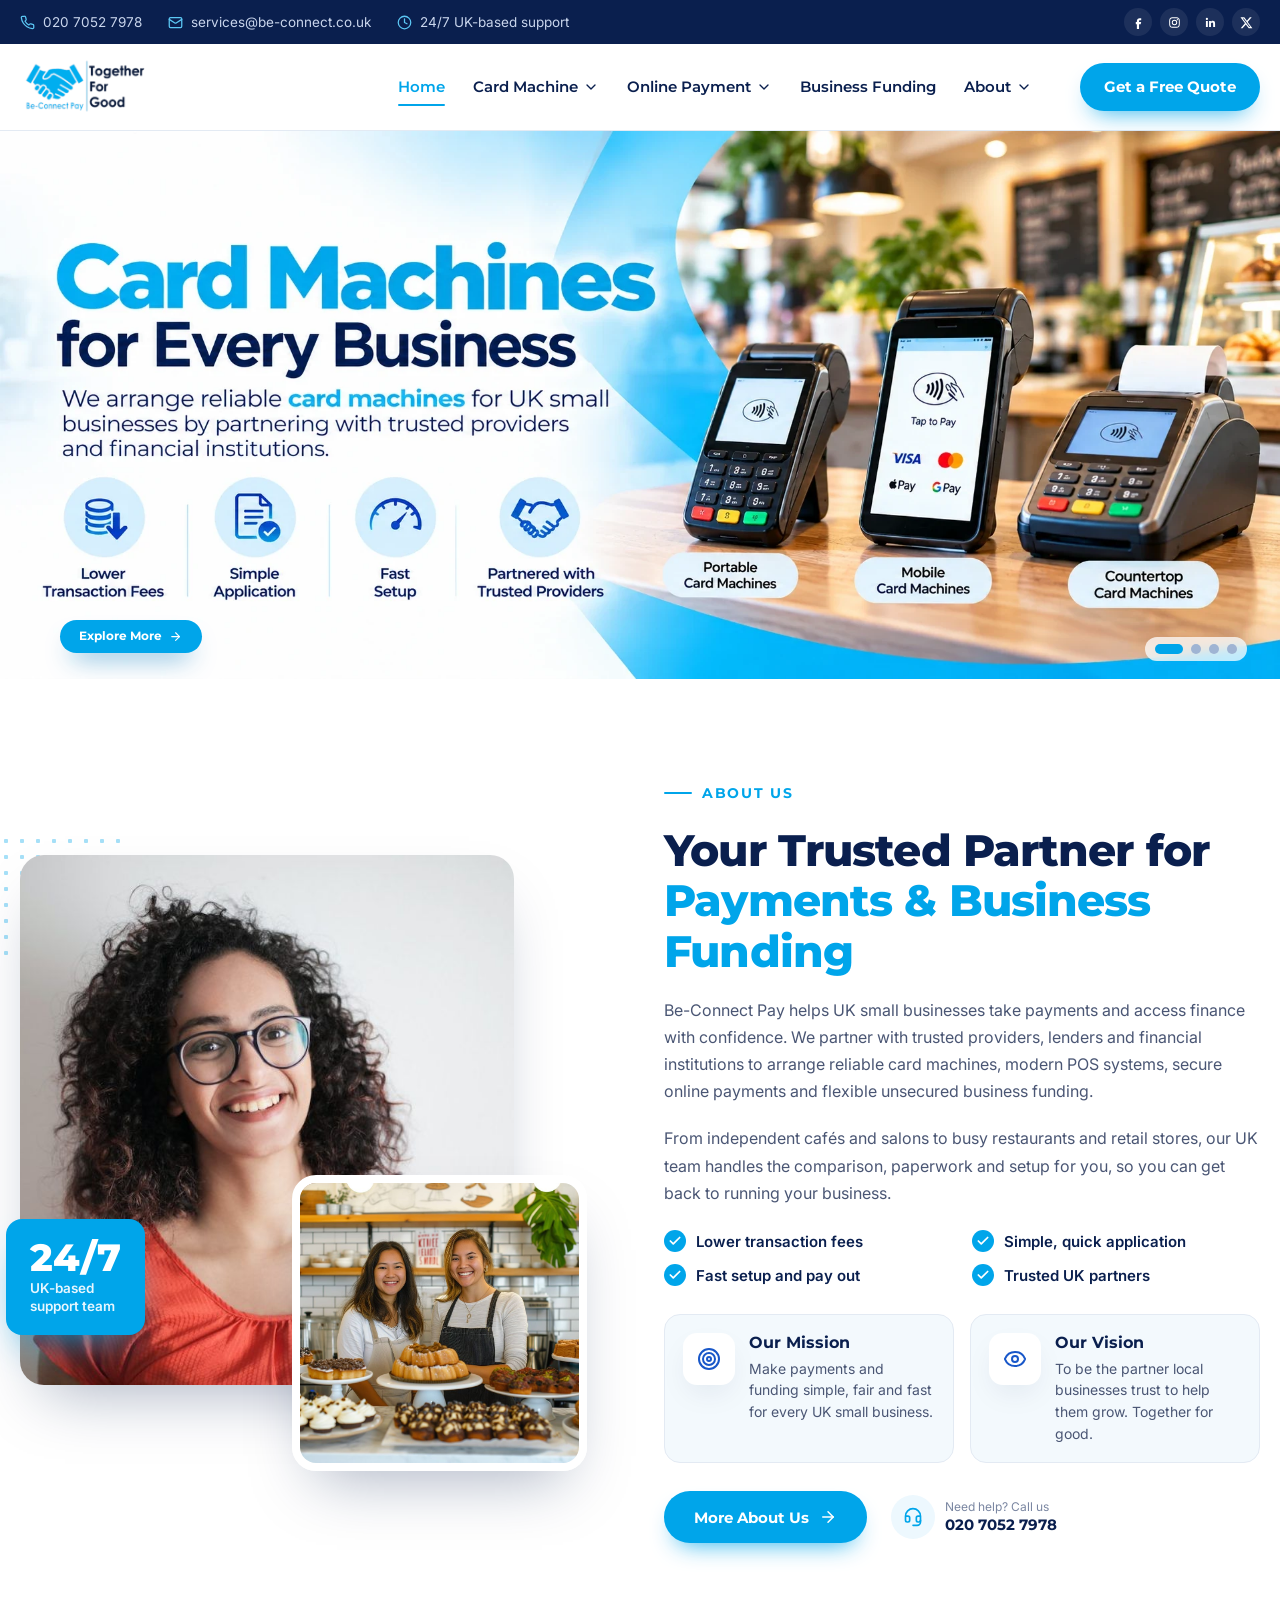
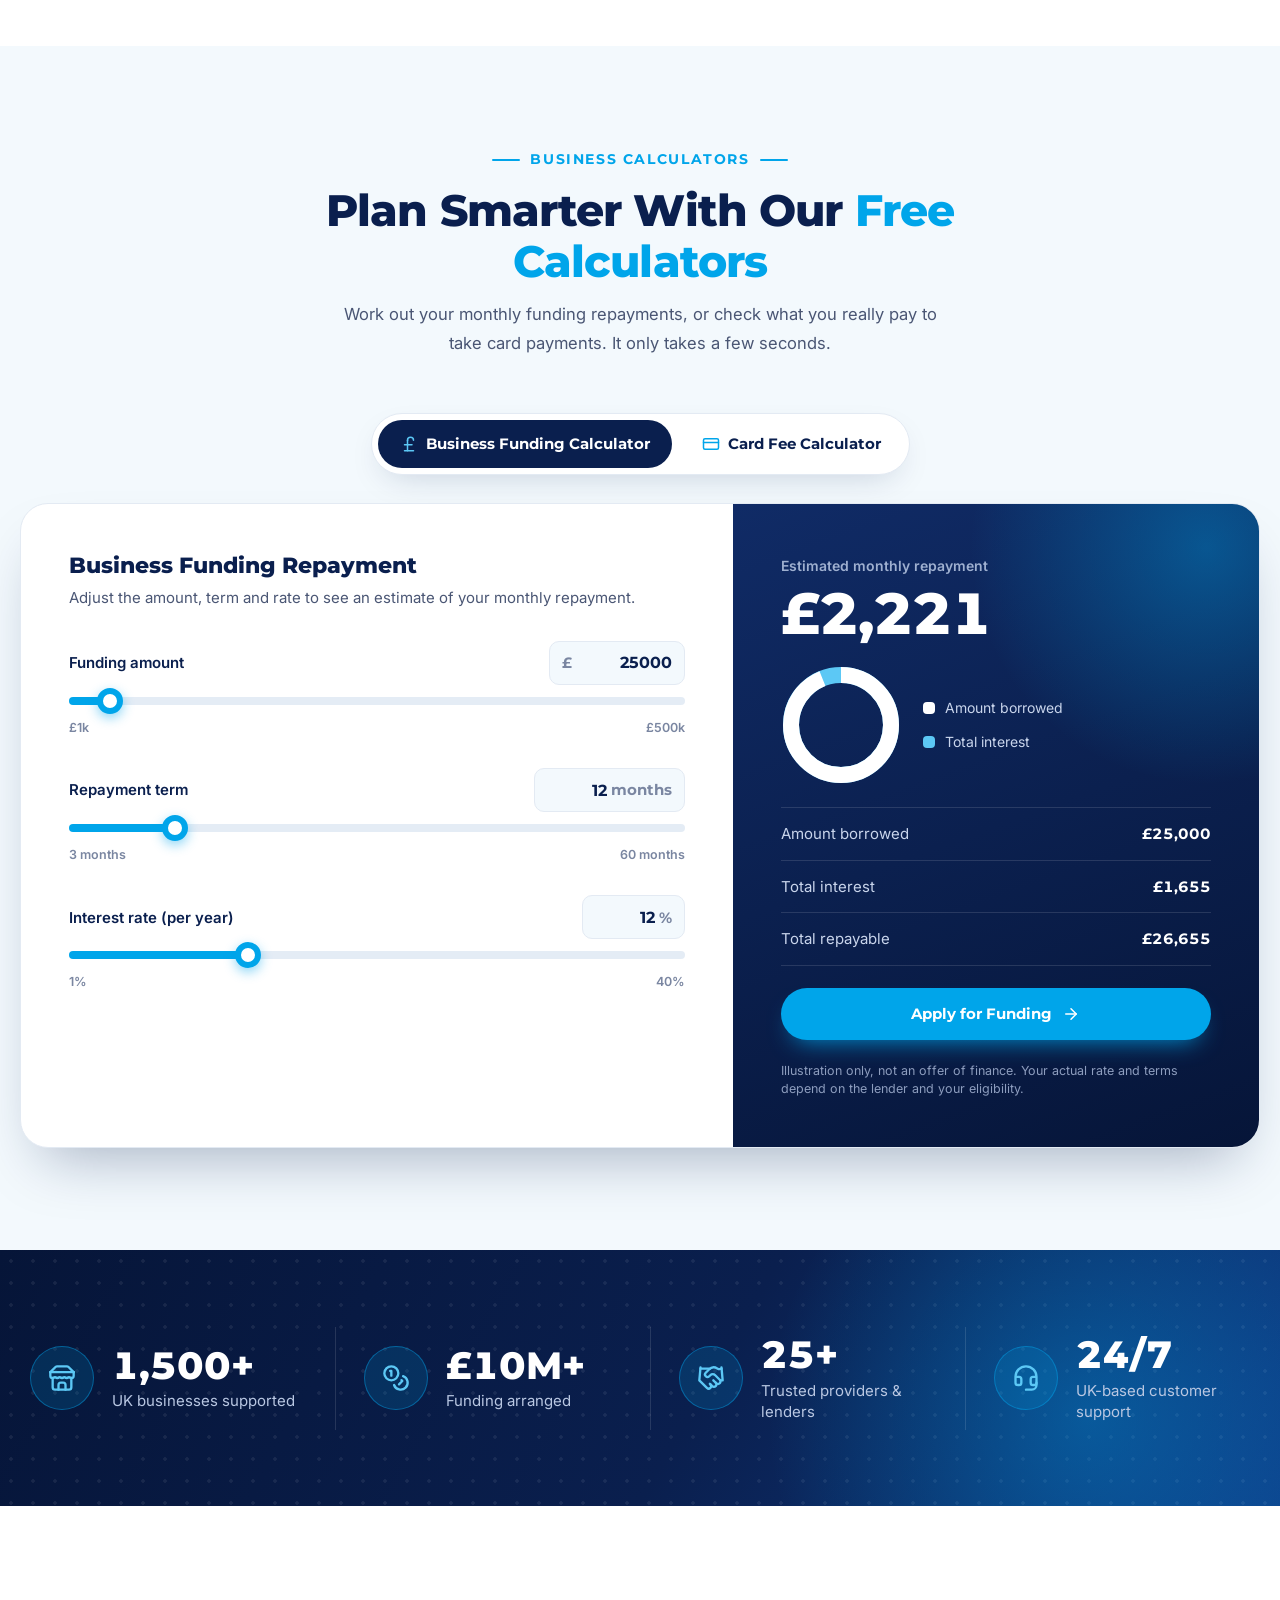
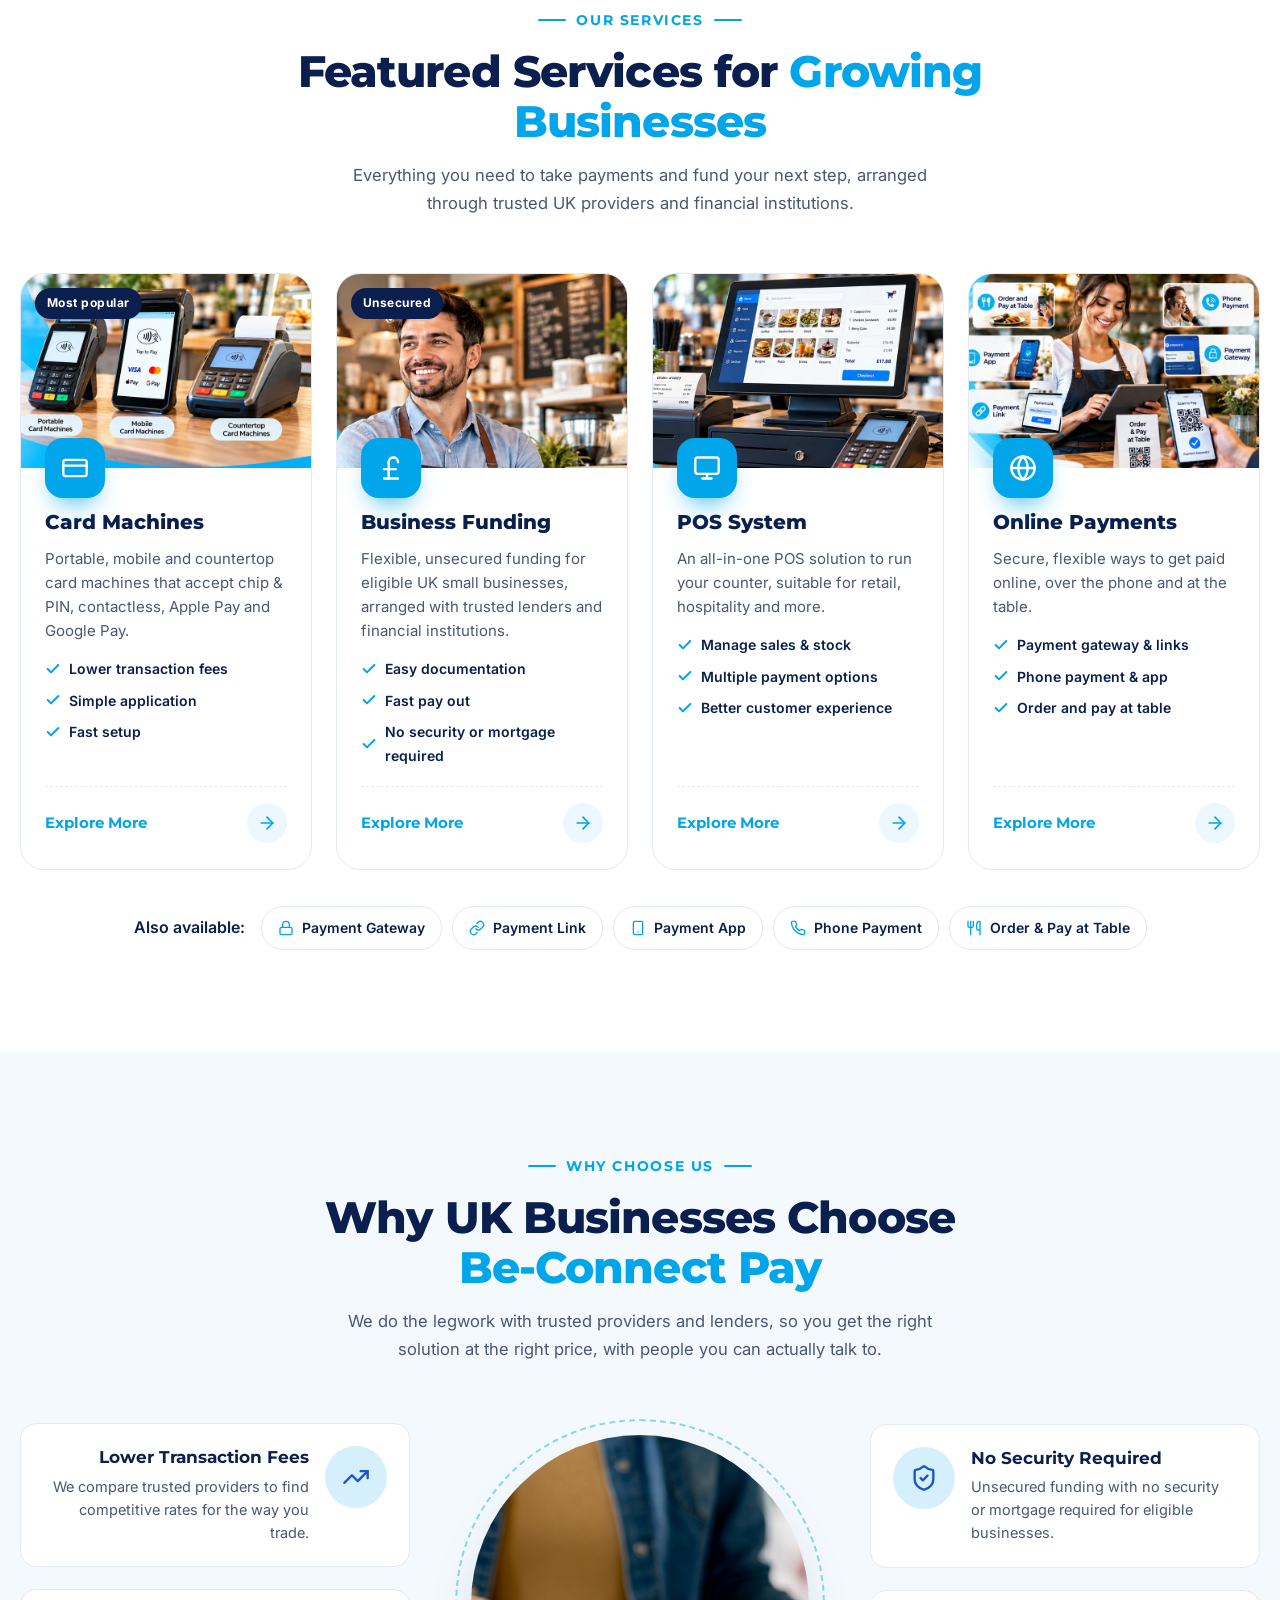
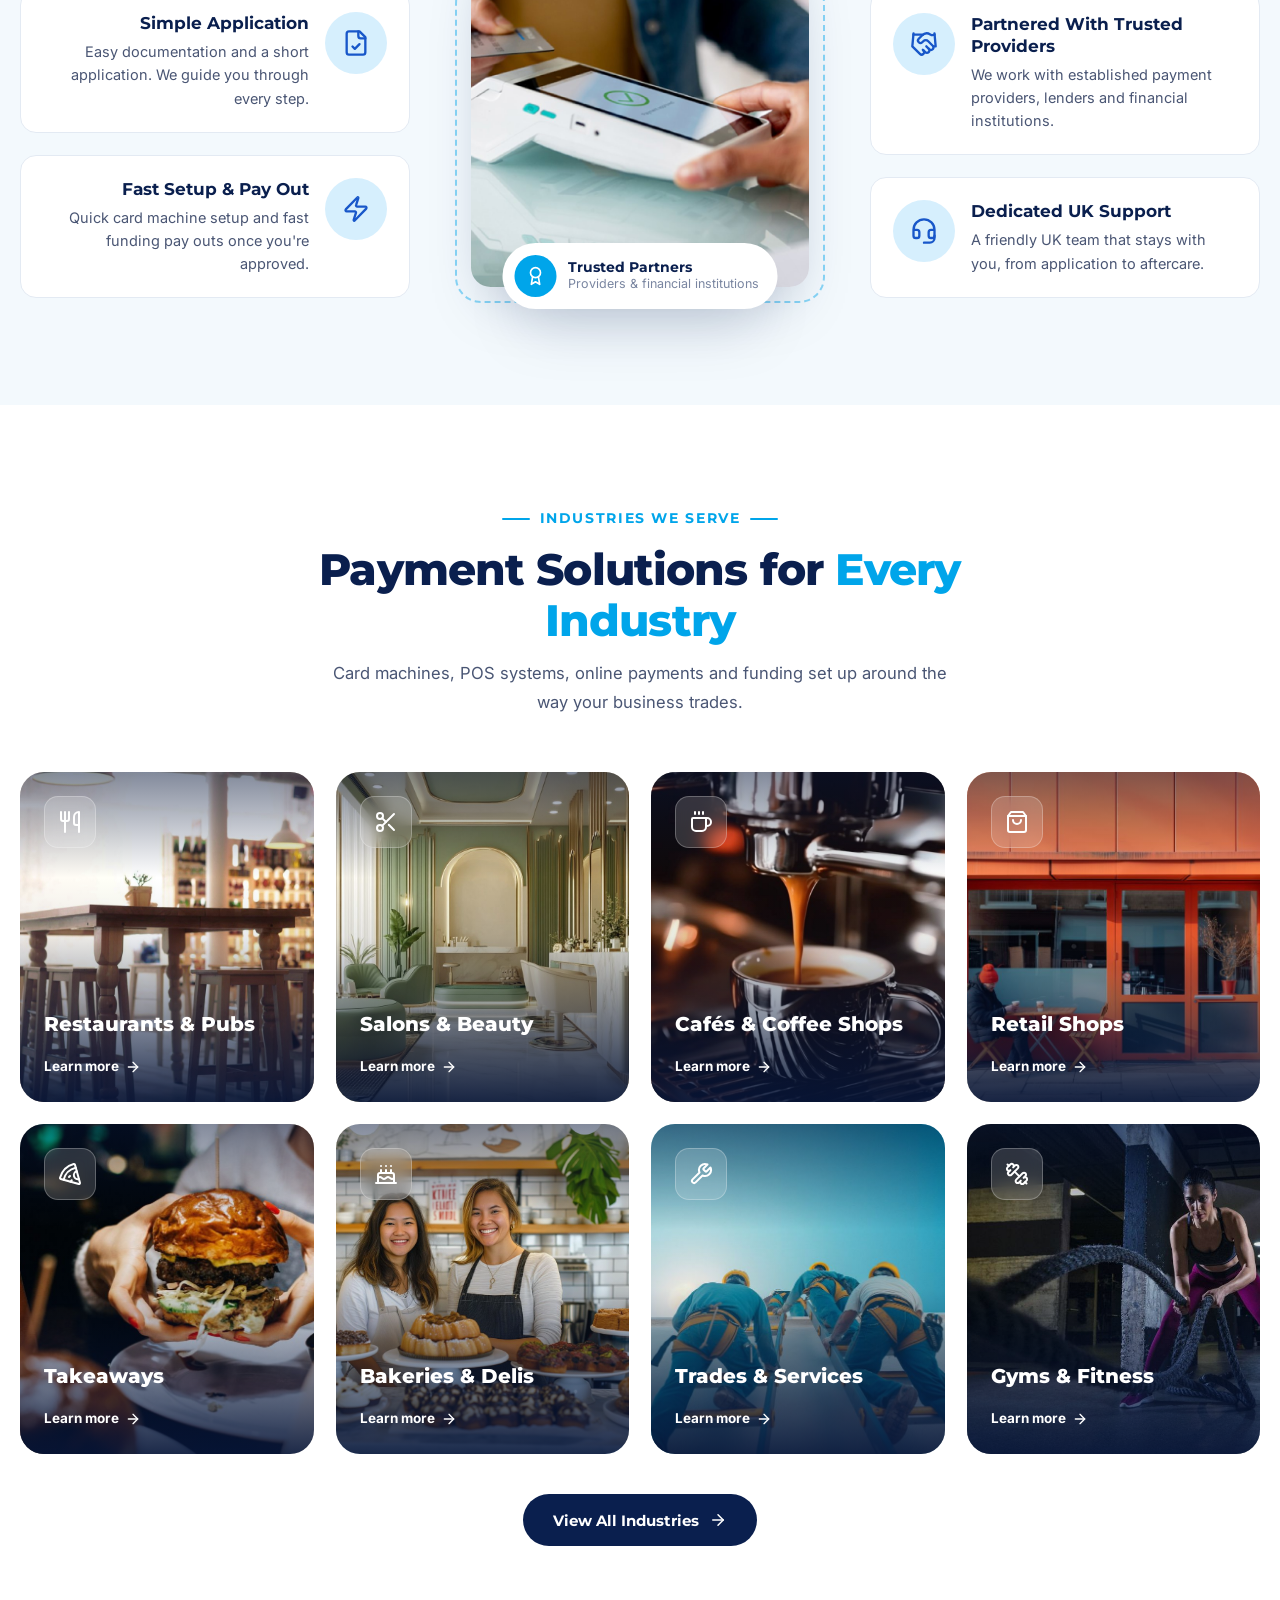
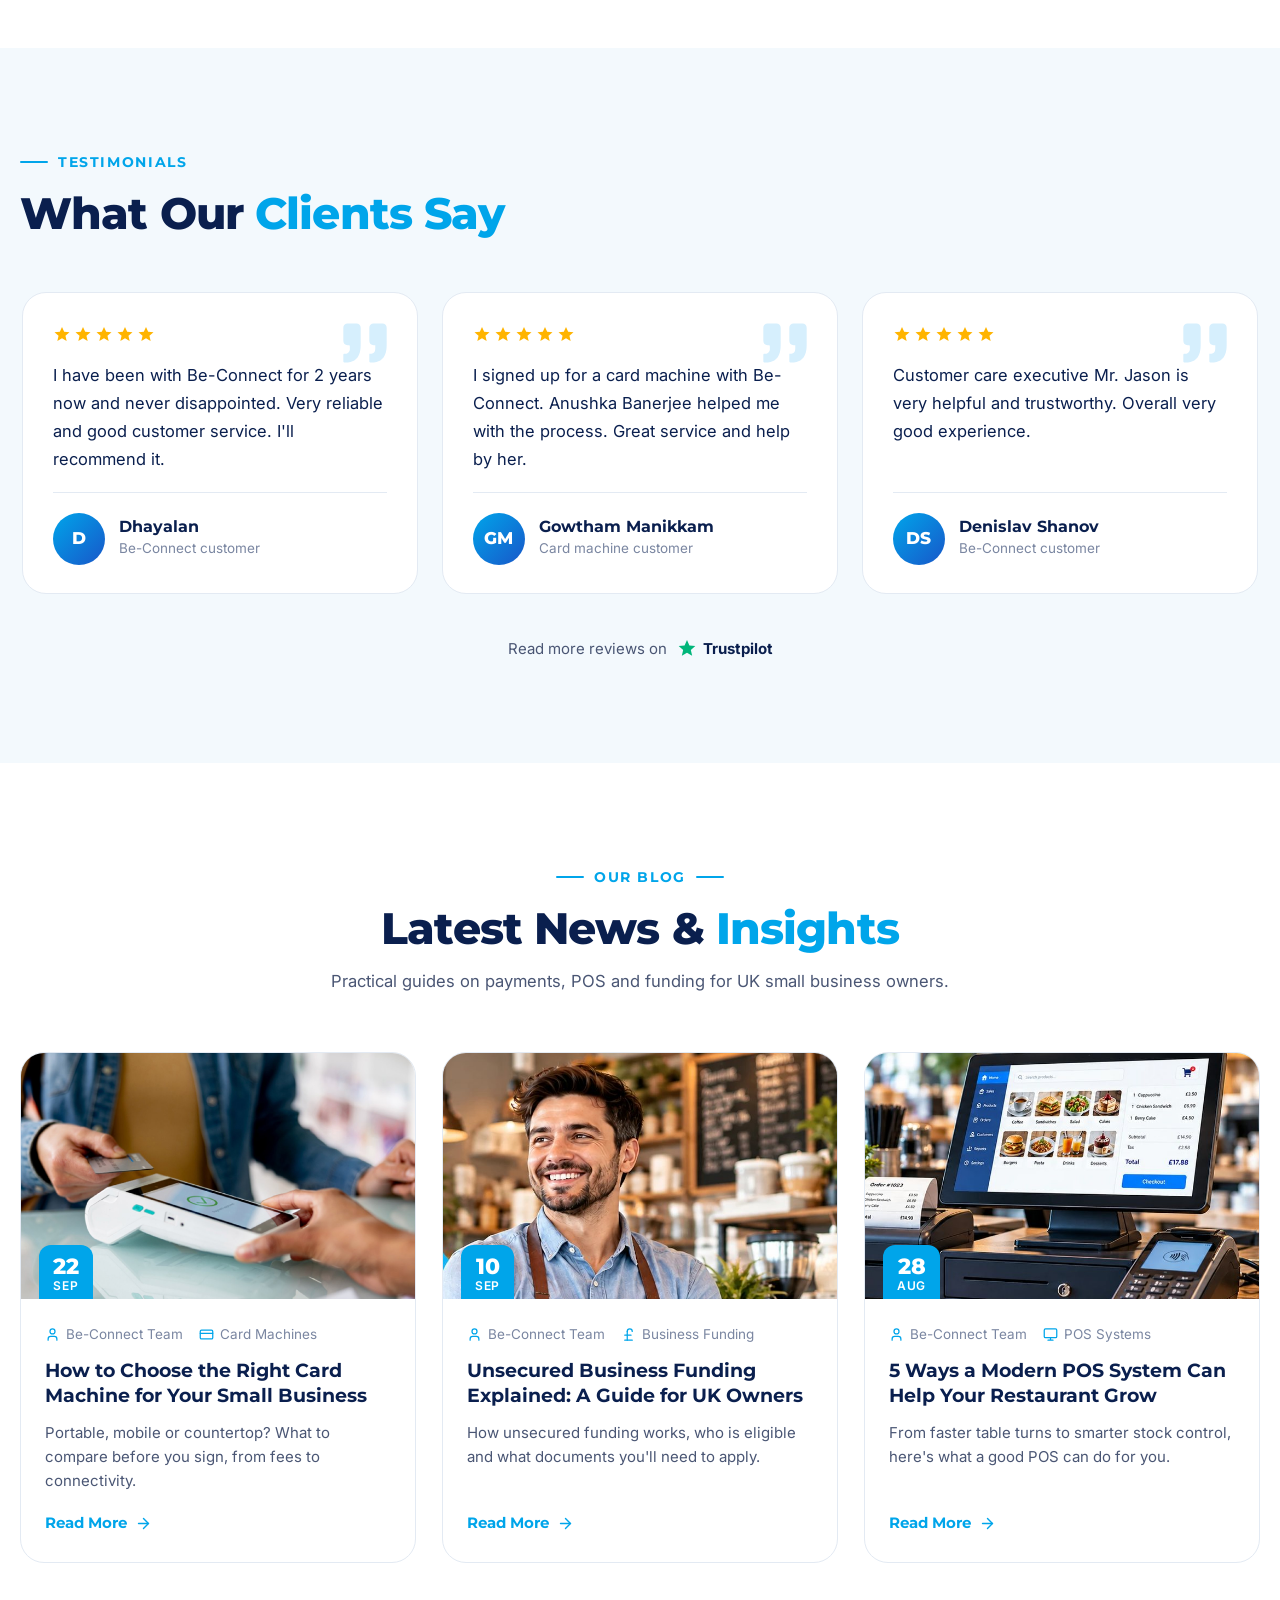
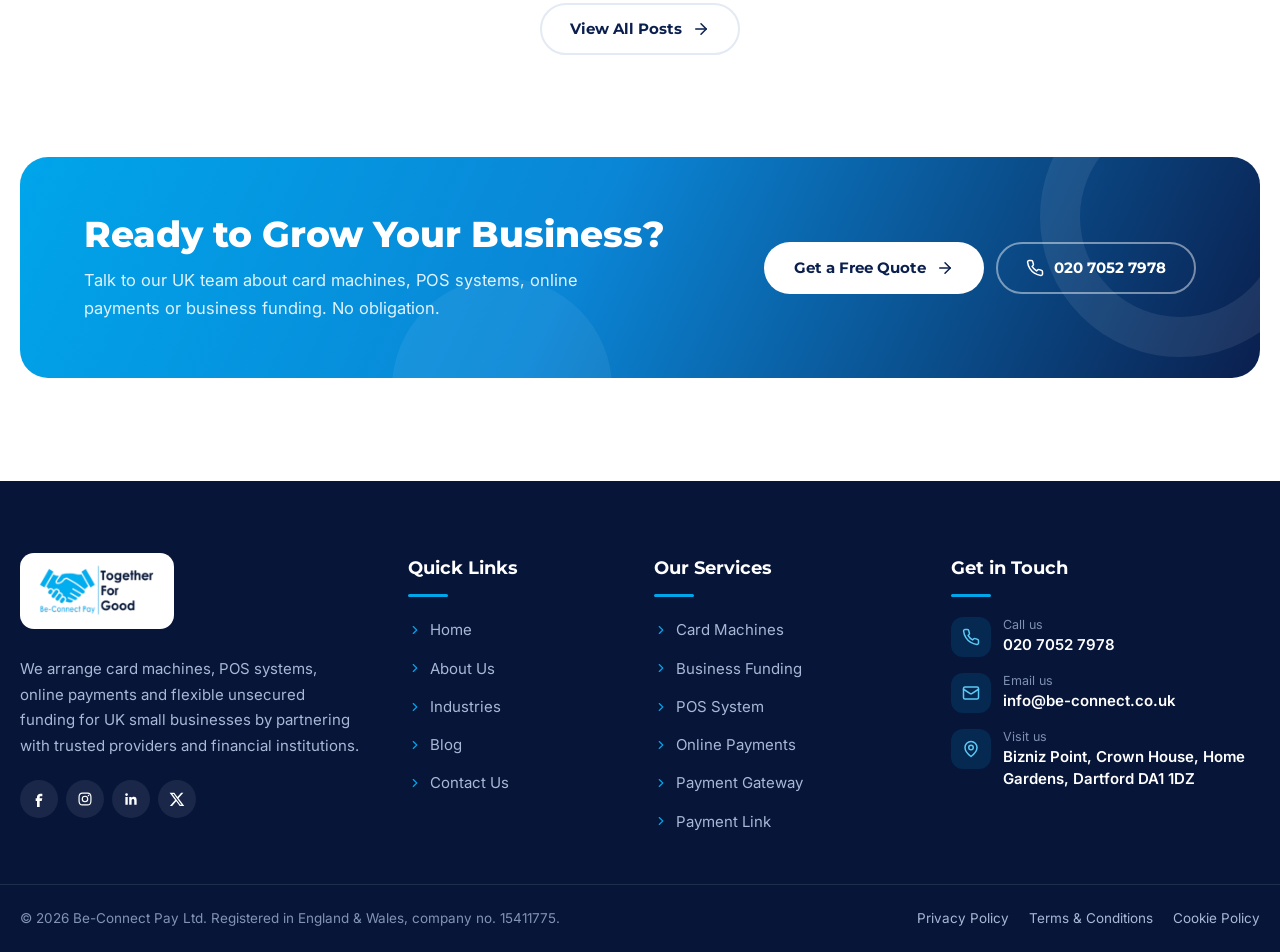
==== commit f9c17274: "Add WordPress plugin so the homepage survives HTML sanitising WordPress strips <style>/<script> from" ====
--- a/index.html
+++ b/index.html
@@ -99,14 +99,15 @@
 .bcpay-home .bcpay-logo-img{height:58px;width:auto}
 .bcpay-home .bcpay-nav{display:flex;align-items:center;gap:4px;margin-left:auto}
 .bcpay-home .bcpay-nav-item{position:relative}
-.bcpay-home .bcpay-nav-link{display:inline-flex;align-items:center;gap:6px;height:86px;padding:0 14px;font-family:var(--bcpay-fh);font-size:15px;font-weight:600;color:var(--bcpay-ink);position:relative;transition:color .2s}
-.bcpay-home .bcpay-nav-link::after{content:"";position:absolute;left:14px;right:14px;bottom:24px;height:2px;border-radius:2px;background:var(--bcpay-blue);transform:scaleX(0);transform-origin:left;transition:transform .25s}
+.bcpay-home .bcpay-nav-link{display:inline-flex;align-items:center;gap:5px;height:86px;padding:0 12px;white-space:nowrap;font-family:var(--bcpay-fh);font-size:15px;font-weight:600;color:var(--bcpay-ink);position:relative;transition:color .2s}
+.bcpay-home .bcpay-nav-link::after{content:"";position:absolute;left:12px;right:12px;bottom:24px;height:2px;border-radius:2px;background:var(--bcpay-blue);transform:scaleX(0);transform-origin:left;transition:transform .25s}
 .bcpay-home .bcpay-nav-link:hover,.bcpay-home .bcpay-nav-link.bcpay-is-current,.bcpay-home .bcpay-nav-item:hover>.bcpay-nav-link{color:var(--bcpay-blue)}
 .bcpay-home .bcpay-nav-link:hover::after,.bcpay-home .bcpay-nav-link.bcpay-is-current::after{transform:scaleX(1)}
 .bcpay-home .bcpay-nav-link .bcpay-ic{width:16px;height:16px;transition:transform .25s}
 .bcpay-home .bcpay-nav-item:hover>.bcpay-nav-link .bcpay-ic,.bcpay-home .bcpay-nav-item.bcpay-is-open>.bcpay-nav-link .bcpay-ic{transform:rotate(180deg)}
 .bcpay-home .bcpay-dd{position:absolute;top:100%;left:50%;width:640px;padding:18px;border-radius:0 0 var(--bcpay-r) var(--bcpay-r);background:#fff;border-top:3px solid var(--bcpay-blue);box-shadow:var(--bcpay-sh-lg);display:grid;grid-template-columns:1fr 1fr;gap:4px;opacity:0;visibility:hidden;transform:translate(-50%,12px);transition:opacity .25s,transform .25s,visibility .25s}
 .bcpay-home .bcpay-nav-item:hover>.bcpay-dd,.bcpay-home .bcpay-nav-item:focus-within>.bcpay-dd,.bcpay-home .bcpay-nav-item.bcpay-is-open>.bcpay-dd{opacity:1;visibility:visible;transform:translate(-50%,0)}
+.bcpay-home .bcpay-dd-sm{width:250px;grid-template-columns:1fr}
 .bcpay-home .bcpay-dd-a{display:grid;grid-template-columns:42px 1fr;gap:12px;align-items:center;padding:12px;border-radius:12px;transition:background-color .2s}
 .bcpay-home .bcpay-dd-a:hover{background:var(--bcpay-blue-50)}
 .bcpay-home .bcpay-dd-ic{display:grid;place-items:center;width:42px;height:42px;border-radius:12px;background:var(--bcpay-blue-100);color:var(--bcpay-royal)}
@@ -116,10 +117,11 @@
 .bcpay-home .bcpay-call{display:flex;align-items:center;gap:10px}
 .bcpay-home .bcpay-call-ic{display:grid;place-items:center;width:44px;height:44px;border-radius:50%;background:var(--bcpay-blue-50);color:var(--bcpay-blue)}
 .bcpay-home .bcpay-call-t{display:block;font-size:12px;color:var(--bcpay-muted);line-height:1.2}
-.bcpay-home .bcpay-call-n{display:block;font-family:var(--bcpay-fh);font-weight:700;font-size:15px;color:var(--bcpay-ink);line-height:1.3}
+.bcpay-home .bcpay-call-n{display:block;font-family:var(--bcpay-fh);font-weight:700;font-size:15px;color:var(--bcpay-ink);line-height:1.3;white-space:nowrap}
 .bcpay-home .bcpay-header-cta .bcpay-btn{min-height:48px;padding:0 22px;font-size:14.5px}
 .bcpay-home .bcpay-burger{display:none;place-items:center;width:46px;height:46px;margin-left:auto;border-radius:12px;background:var(--bcpay-blue-50);color:var(--bcpay-navy)}
-@media (max-width:1240px){.bcpay-home .bcpay-header-cta .bcpay-call{display:none}}
+@media (max-width:1340px){.bcpay-home .bcpay-header-cta .bcpay-call{display:none}}
+@media (max-width:1180px){.bcpay-home .bcpay-nav-link{padding:0 9px;font-size:14.5px}.bcpay-home .bcpay-nav-link::after{left:9px;right:9px}.bcpay-home .bcpay-header-in{gap:16px}}
 @media (max-width:1060px){.bcpay-home .bcpay-nav,.bcpay-home .bcpay-header-cta{display:none}.bcpay-home .bcpay-burger{display:grid}.bcpay-home .bcpay-header-in{height:74px}.bcpay-home .bcpay-logo-img{height:50px}}
 
 /* Mobile drawer */
@@ -421,7 +423,7 @@
 @media (max-width:560px){.bcpay-home .bcpay-footer-top{grid-template-columns:minmax(0,1fr);padding-top:56px}}
 
 /* Back to top */
-.bcpay-home .bcpay-totop{position:fixed;right:20px;bottom:20px;z-index:80;display:grid;place-items:center;width:48px;height:48px;border-radius:50%;background:var(--bcpay-blue);color:#fff;box-shadow:0 12px 26px -10px rgb(0 165 234 / .9);opacity:0;visibility:hidden;transform:translateY(16px);transition:opacity .3s,transform .3s,visibility .3s,background-color .2s}
+.bcpay-home .bcpay-totop{position:fixed;right:24px;bottom:104px;z-index:80;display:grid;place-items:center;width:48px;height:48px;border-radius:50%;background:var(--bcpay-blue);color:#fff;box-shadow:0 12px 26px -10px rgb(0 165 234 / .9);opacity:0;visibility:hidden;transform:translateY(16px);transition:opacity .3s,transform .3s,visibility .3s,background-color .2s}
 .bcpay-home .bcpay-totop.bcpay-show{opacity:1;visibility:visible;transform:none}
 .bcpay-home .bcpay-totop:hover{background:var(--bcpay-navy)}
 
@@ -489,12 +491,13 @@
   <symbol id="bcpay-i-xsoc" viewBox="0 0 24 24"><path d="M18.2 2.5h3.4l-7.4 8.5 8.7 11.5h-6.8l-5.3-7-6.1 7H1.3l7.9-9.1L.9 2.5h7l4.8 6.4zm-1.2 18h1.9L7 4.4H5z"/></symbol>
 </defs></svg>
 
+<!--BCPAY:HEADER-START-->
 <!-- ============ TOP BAR ============ -->
 <div class="bcpay-topbar">
   <div class="bcpay-wrap bcpay-topbar-in">
     <div class="bcpay-topbar-list">
       <a class="bcpay-topbar-item" href="tel:+442070527978"><svg class="bcpay-ic"><use href="#bcpay-i-phone"/></svg>020 7052 7978</a>
-      <a class="bcpay-topbar-item" href="mailto:info@be-connect.co.uk"><svg class="bcpay-ic"><use href="#bcpay-i-mail"/></svg>info@be-connect.co.uk</a>
+      <a class="bcpay-topbar-item" href="mailto:services@be-connect.co.uk"><svg class="bcpay-ic"><use href="#bcpay-i-mail"/></svg>services@be-connect.co.uk</a>
       <span class="bcpay-topbar-item bcpay-topbar-hide"><svg class="bcpay-ic"><use href="#bcpay-i-clock"/></svg>24/7 UK-based support</span>
     </div>
     <div class="bcpay-social">
@@ -512,14 +515,18 @@
     <a class="bcpay-logo" href="/" aria-label="Be-Connect Pay home"><img class="bcpay-logo-img" src="assets/logo-dark.png" alt="Be-Connect Pay – Together For Good" width="568" height="252"></a>
     <nav class="bcpay-nav" aria-label="Main">
       <div class="bcpay-nav-item"><a class="bcpay-nav-link bcpay-is-current" href="/" aria-current="page">Home</a></div>
-      <div class="bcpay-nav-item"><a class="bcpay-nav-link" href="/about-us/">About Us</a></div>
-      <div class="bcpay-nav-item" id="bcpay-dd-item">
-        <a class="bcpay-nav-link" href="/services/" id="bcpay-dd-toggle" aria-haspopup="true" aria-expanded="false">Services <svg class="bcpay-ic"><use href="#bcpay-i-down"/></svg></a>
+      <div class="bcpay-nav-item bcpay-has-dd">
+        <a class="bcpay-nav-link" href="/card-machines/" aria-haspopup="true" aria-expanded="false">Card Machine <svg class="bcpay-ic"><use href="#bcpay-i-down"/></svg></a>
         <div class="bcpay-dd">
-          <a class="bcpay-dd-a" href="/card-machines/"><span class="bcpay-dd-ic"><svg class="bcpay-ic"><use href="#bcpay-i-card"/></svg></span><span><span class="bcpay-dd-t">Card Machines</span><span class="bcpay-dd-d">Portable, mobile &amp; countertop</span></span></a>
-          <a class="bcpay-dd-a" href="/business-funding/"><span class="bcpay-dd-ic"><svg class="bcpay-ic"><use href="#bcpay-i-pound"/></svg></span><span><span class="bcpay-dd-t">Business Funding</span><span class="bcpay-dd-d">Flexible unsecured funding</span></span></a>
+          <a class="bcpay-dd-a" href="/portable-card-machine/"><span class="bcpay-dd-ic"><svg class="bcpay-ic"><use href="#bcpay-i-card"/></svg></span><span><span class="bcpay-dd-t">Portable Card Machine</span><span class="bcpay-dd-d">Take payments around your premises</span></span></a>
+          <a class="bcpay-dd-a" href="/mobile-card-machine/"><span class="bcpay-dd-ic"><svg class="bcpay-ic"><use href="#bcpay-i-mobile"/></svg></span><span><span class="bcpay-dd-t">Mobile Card Machine</span><span class="bcpay-dd-d">Built-in 4G SIM, works anywhere</span></span></a>
+          <a class="bcpay-dd-a" href="/countertop-card-machine/"><span class="bcpay-dd-ic"><svg class="bcpay-ic"><use href="#bcpay-i-store"/></svg></span><span><span class="bcpay-dd-t">Countertop Card Machine</span><span class="bcpay-dd-d">Perfect for serving at the till</span></span></a>
           <a class="bcpay-dd-a" href="/pos-system/"><span class="bcpay-dd-ic"><svg class="bcpay-ic"><use href="#bcpay-i-monitor"/></svg></span><span><span class="bcpay-dd-t">POS System</span><span class="bcpay-dd-d">All-in-one point of sale</span></span></a>
-          <a class="bcpay-dd-a" href="/online-payments/"><span class="bcpay-dd-ic"><svg class="bcpay-ic"><use href="#bcpay-i-globe"/></svg></span><span><span class="bcpay-dd-t">Online Payments</span><span class="bcpay-dd-d">Get paid online, anywhere</span></span></a>
+        </div>
+      </div>
+      <div class="bcpay-nav-item bcpay-has-dd">
+        <a class="bcpay-nav-link" href="/online-payments/" aria-haspopup="true" aria-expanded="false">Online Payment <svg class="bcpay-ic"><use href="#bcpay-i-down"/></svg></a>
+        <div class="bcpay-dd">
           <a class="bcpay-dd-a" href="/payment-gateway/"><span class="bcpay-dd-ic"><svg class="bcpay-ic"><use href="#bcpay-i-lock"/></svg></span><span><span class="bcpay-dd-t">Payment Gateway</span><span class="bcpay-dd-d">Secure website checkout</span></span></a>
           <a class="bcpay-dd-a" href="/pay-by-link/"><span class="bcpay-dd-ic"><svg class="bcpay-ic"><use href="#bcpay-i-link"/></svg></span><span><span class="bcpay-dd-t">Payment Link</span><span class="bcpay-dd-d">Request payment by text or email</span></span></a>
           <a class="bcpay-dd-a" href="/payment-app/"><span class="bcpay-dd-ic"><svg class="bcpay-ic"><use href="#bcpay-i-mobile"/></svg></span><span><span class="bcpay-dd-t">Payment App</span><span class="bcpay-dd-d">Take payments on your phone</span></span></a>
@@ -527,9 +534,16 @@
           <a class="bcpay-dd-a" href="/order-and-pay-at-table/"><span class="bcpay-dd-ic"><svg class="bcpay-ic"><use href="#bcpay-i-utensils"/></svg></span><span><span class="bcpay-dd-t">Order &amp; Pay at Table</span><span class="bcpay-dd-d">QR ordering for hospitality</span></span></a>
         </div>
       </div>
-      <div class="bcpay-nav-item"><a class="bcpay-nav-link" href="/industries/">Industries</a></div>
-      <div class="bcpay-nav-item"><a class="bcpay-nav-link" href="/blog/">Blog</a></div>
-      <div class="bcpay-nav-item"><a class="bcpay-nav-link" href="/contact-us/">Contact Us</a></div>
+      <div class="bcpay-nav-item"><a class="bcpay-nav-link" href="/business-funding/">Business Funding</a></div>
+      <div class="bcpay-nav-item bcpay-has-dd">
+        <a class="bcpay-nav-link" href="/about-us/" aria-haspopup="true" aria-expanded="false">About <svg class="bcpay-ic"><use href="#bcpay-i-down"/></svg></a>
+        <div class="bcpay-dd bcpay-dd-sm">
+          <a class="bcpay-dd-a" href="/about-us/"><span class="bcpay-dd-ic"><svg class="bcpay-ic"><use href="#bcpay-i-users"/></svg></span><span><span class="bcpay-dd-t">About Us</span></span></a>
+          <a class="bcpay-dd-a" href="/industries/"><span class="bcpay-dd-ic"><svg class="bcpay-ic"><use href="#bcpay-i-store"/></svg></span><span><span class="bcpay-dd-t">Industries</span></span></a>
+          <a class="bcpay-dd-a" href="/blog/"><span class="bcpay-dd-ic"><svg class="bcpay-ic"><use href="#bcpay-i-file"/></svg></span><span><span class="bcpay-dd-t">Blog</span></span></a>
+          <a class="bcpay-dd-a" href="/contact-us/"><span class="bcpay-dd-ic"><svg class="bcpay-ic"><use href="#bcpay-i-mail"/></svg></span><span><span class="bcpay-dd-t">Contact Us</span></span></a>
+        </div>
+      </div>
     </nav>
     <div class="bcpay-header-cta">
       <a class="bcpay-call" href="tel:+442070527978"><span class="bcpay-call-ic"><svg class="bcpay-ic"><use href="#bcpay-i-phone"/></svg></span><span><span class="bcpay-call-t">Call us anytime</span><span class="bcpay-call-n">020 7052 7978</span></span></a>
@@ -548,28 +562,39 @@
   </div>
   <nav class="bcpay-mnav" aria-label="Mobile">
     <a class="bcpay-mnav-a" href="/">Home</a>
-    <a class="bcpay-mnav-a" href="/about-us/">About Us</a>
-    <button class="bcpay-mnav-a" type="button" id="bcpay-msub-btn" aria-expanded="false" aria-controls="bcpay-msub">Services <svg class="bcpay-ic"><use href="#bcpay-i-down"/></svg></button>
-    <div class="bcpay-msub" id="bcpay-msub" hidden>
-      <a class="bcpay-msub-a" href="/card-machines/">Card Machines</a>
-      <a class="bcpay-msub-a" href="/business-funding/">Business Funding</a>
+    <button class="bcpay-mnav-a bcpay-msub-btn" type="button" aria-expanded="false" aria-controls="bcpay-msub-1">Card Machine <svg class="bcpay-ic"><use href="#bcpay-i-down"/></svg></button>
+    <div class="bcpay-msub" id="bcpay-msub-1" hidden>
+      <a class="bcpay-msub-a" href="/card-machines/">All Card Machines</a>
+      <a class="bcpay-msub-a" href="/portable-card-machine/">Portable Card Machine</a>
+      <a class="bcpay-msub-a" href="/mobile-card-machine/">Mobile Card Machine</a>
+      <a class="bcpay-msub-a" href="/countertop-card-machine/">Countertop Card Machine</a>
       <a class="bcpay-msub-a" href="/pos-system/">POS System</a>
-      <a class="bcpay-msub-a" href="/online-payments/">Online Payments</a>
+    </div>
+    <button class="bcpay-mnav-a bcpay-msub-btn" type="button" aria-expanded="false" aria-controls="bcpay-msub-2">Online Payment <svg class="bcpay-ic"><use href="#bcpay-i-down"/></svg></button>
+    <div class="bcpay-msub" id="bcpay-msub-2" hidden>
+      <a class="bcpay-msub-a" href="/online-payments/">All Online Payments</a>
       <a class="bcpay-msub-a" href="/payment-gateway/">Payment Gateway</a>
       <a class="bcpay-msub-a" href="/pay-by-link/">Payment Link</a>
       <a class="bcpay-msub-a" href="/payment-app/">Payment App</a>
       <a class="bcpay-msub-a" href="/phone-payment/">Phone Payment</a>
       <a class="bcpay-msub-a" href="/order-and-pay-at-table/">Order &amp; Pay at Table</a>
     </div>
-    <a class="bcpay-mnav-a" href="/industries/">Industries</a>
-    <a class="bcpay-mnav-a" href="/blog/">Blog</a>
-    <a class="bcpay-mnav-a" href="/contact-us/">Contact Us</a>
+    <a class="bcpay-mnav-a" href="/business-funding/">Business Funding</a>
+    <button class="bcpay-mnav-a bcpay-msub-btn" type="button" aria-expanded="false" aria-controls="bcpay-msub-3">About <svg class="bcpay-ic"><use href="#bcpay-i-down"/></svg></button>
+    <div class="bcpay-msub" id="bcpay-msub-3" hidden>
+      <a class="bcpay-msub-a" href="/about-us/">About Us</a>
+      <a class="bcpay-msub-a" href="/industries/">Industries</a>
+      <a class="bcpay-msub-a" href="/blog/">Blog</a>
+      <a class="bcpay-msub-a" href="/contact-us/">Contact Us</a>
+    </div>
   </nav>
   <div class="bcpay-drawer-foot">
     <a class="bcpay-btn bcpay-btn-primary" href="/contact-us/">Get a Free Quote</a>
     <a class="bcpay-btn bcpay-btn-outline" href="tel:+442070527978"><svg class="bcpay-ic"><use href="#bcpay-i-phone"/></svg>020 7052 7978</a>
+    <a class="bcpay-btn bcpay-btn-outline" href="mailto:services@be-connect.co.uk"><svg class="bcpay-ic"><use href="#bcpay-i-mail"/></svg>services@be-connect.co.uk</a>
   </div>
 </aside>
+<!--BCPAY:HEADER-END-->
 
 <main id="bcpay-top">
 
@@ -935,6 +960,7 @@
 
 </main>
 
+<!--BCPAY:FOOTER-START-->
 <!-- ============ FOOTER ============ -->
 <footer class="bcpay-footer">
   <div class="bcpay-wrap bcpay-footer-top">
@@ -983,6 +1009,7 @@
     <div class="bcpay-footer-legal"><a class="bcpay-footer-a" href="/privacy-policy/">Privacy Policy</a><a class="bcpay-footer-a" href="/terms-and-conditions/">Terms &amp; Conditions</a><a class="bcpay-footer-a" href="/cookie-policy/">Cookie Policy</a></div>
   </div>
 </footer>
+<!--BCPAY:FOOTER-END-->
 
 <a class="bcpay-totop" id="bcpay-totop" href="#bcpay-home" aria-label="Back to top"><svg class="bcpay-ic"><use href="#bcpay-i-up"/></svg></a>
 </div>
@@ -997,30 +1024,35 @@
   function $$(sel,ctx){return Array.prototype.slice.call((ctx||root).querySelectorAll(sel));}
   var reduce=window.matchMedia&&window.matchMedia('(prefers-reduced-motion: reduce)').matches;
 
-  /* Header shadow + back to top */
+  /* Header shadow + back to top (header/footer can be switched off in the plugin) */
   var header=$('header'),totop=$('totop');
-  function onScroll(){var y=window.pageYOffset||document.documentElement.scrollTop;header.classList.toggle('bcpay-is-stuck',y>60);totop.classList.toggle('bcpay-show',y>700);}
+  function onScroll(){var y=window.pageYOffset||document.documentElement.scrollTop;if(header)header.classList.toggle('bcpay-is-stuck',y>60);totop.classList.toggle('bcpay-show',y>700);}
   window.addEventListener('scroll',onScroll,{passive:true});onScroll();
   totop.addEventListener('click',function(e){e.preventDefault();window.scrollTo({top:root.getBoundingClientRect().top+window.pageYOffset,behavior:reduce?'auto':'smooth'});});
   var yr=$('year');if(yr)yr.textContent=new Date().getFullYear();
 
-  /* Services dropdown: hover on desktop, tap to open on touch screens */
-  var ddItem=$('dd-item'),ddToggle=$('dd-toggle');
-  ddToggle.addEventListener('click',function(e){
-    if(window.matchMedia('(hover: none)').matches&&!ddItem.classList.contains('bcpay-is-open')){e.preventDefault();ddItem.classList.add('bcpay-is-open');ddToggle.setAttribute('aria-expanded','true');}
+  /* Menu dropdowns: hover on desktop, tap to open on touch screens */
+  var dds=$$('.bcpay-has-dd');
+  function closeDd(except){dds.forEach(function(d){if(d!==except){d.classList.remove('bcpay-is-open');d.querySelector('.bcpay-nav-link').setAttribute('aria-expanded','false');}});}
+  dds.forEach(function(d){
+    var link=d.querySelector('.bcpay-nav-link');
+    link.addEventListener('click',function(e){
+      if(window.matchMedia('(hover: none)').matches&&!d.classList.contains('bcpay-is-open')){e.preventDefault();closeDd(d);d.classList.add('bcpay-is-open');link.setAttribute('aria-expanded','true');}
+    });
+    d.addEventListener('keydown',function(e){if(e.key==='Escape'){closeDd();link.focus();}});
   });
-  document.addEventListener('click',function(e){if(!ddItem.contains(e.target)){ddItem.classList.remove('bcpay-is-open');ddToggle.setAttribute('aria-expanded','false');}});
-  ddItem.addEventListener('keydown',function(e){if(e.key==='Escape'){ddItem.classList.remove('bcpay-is-open');ddToggle.focus();}});
+  document.addEventListener('click',function(e){if(!e.target.closest||!e.target.closest('.bcpay-has-dd'))closeDd();});
 
   /* Mobile drawer */
   var burger=$('burger'),drawer=$('drawer');
-  function setMenu(open){root.classList.toggle('bcpay-menu-open',open);drawer.setAttribute('aria-hidden',!open);burger.setAttribute('aria-expanded',open);document.documentElement.style.overflow=open?'hidden':'';if(open)$('close').focus();}
-  burger.addEventListener('click',function(){setMenu(true);});
-  $('close').addEventListener('click',function(){setMenu(false);burger.focus();});
-  $('overlay').addEventListener('click',function(){setMenu(false);});
-  document.addEventListener('keydown',function(e){if(e.key==='Escape'&&root.classList.contains('bcpay-menu-open'))setMenu(false);});
-  var msBtn=$('msub-btn'),msub=$('msub');
-  msBtn.addEventListener('click',function(){var o=msub.hidden;msub.hidden=!o;msBtn.setAttribute('aria-expanded',o);});
+  if(burger&&drawer){
+    var setMenu=function(open){root.classList.toggle('bcpay-menu-open',open);drawer.setAttribute('aria-hidden',!open);burger.setAttribute('aria-expanded',open);document.documentElement.style.overflow=open?'hidden':'';if(open)$('close').focus();};
+    burger.addEventListener('click',function(){setMenu(true);});
+    $('close').addEventListener('click',function(){setMenu(false);burger.focus();});
+    $('overlay').addEventListener('click',function(){setMenu(false);});
+    document.addEventListener('keydown',function(e){if(e.key==='Escape'&&root.classList.contains('bcpay-menu-open'))setMenu(false);});
+    $$('.bcpay-msub-btn').forEach(function(btn){var sub=document.getElementById(btn.getAttribute('aria-controls'));btn.addEventListener('click',function(){var o=sub.hidden;sub.hidden=!o;btn.setAttribute('aria-expanded',o);});});
+  }
 
   /* Hero slider */
   (function(){
